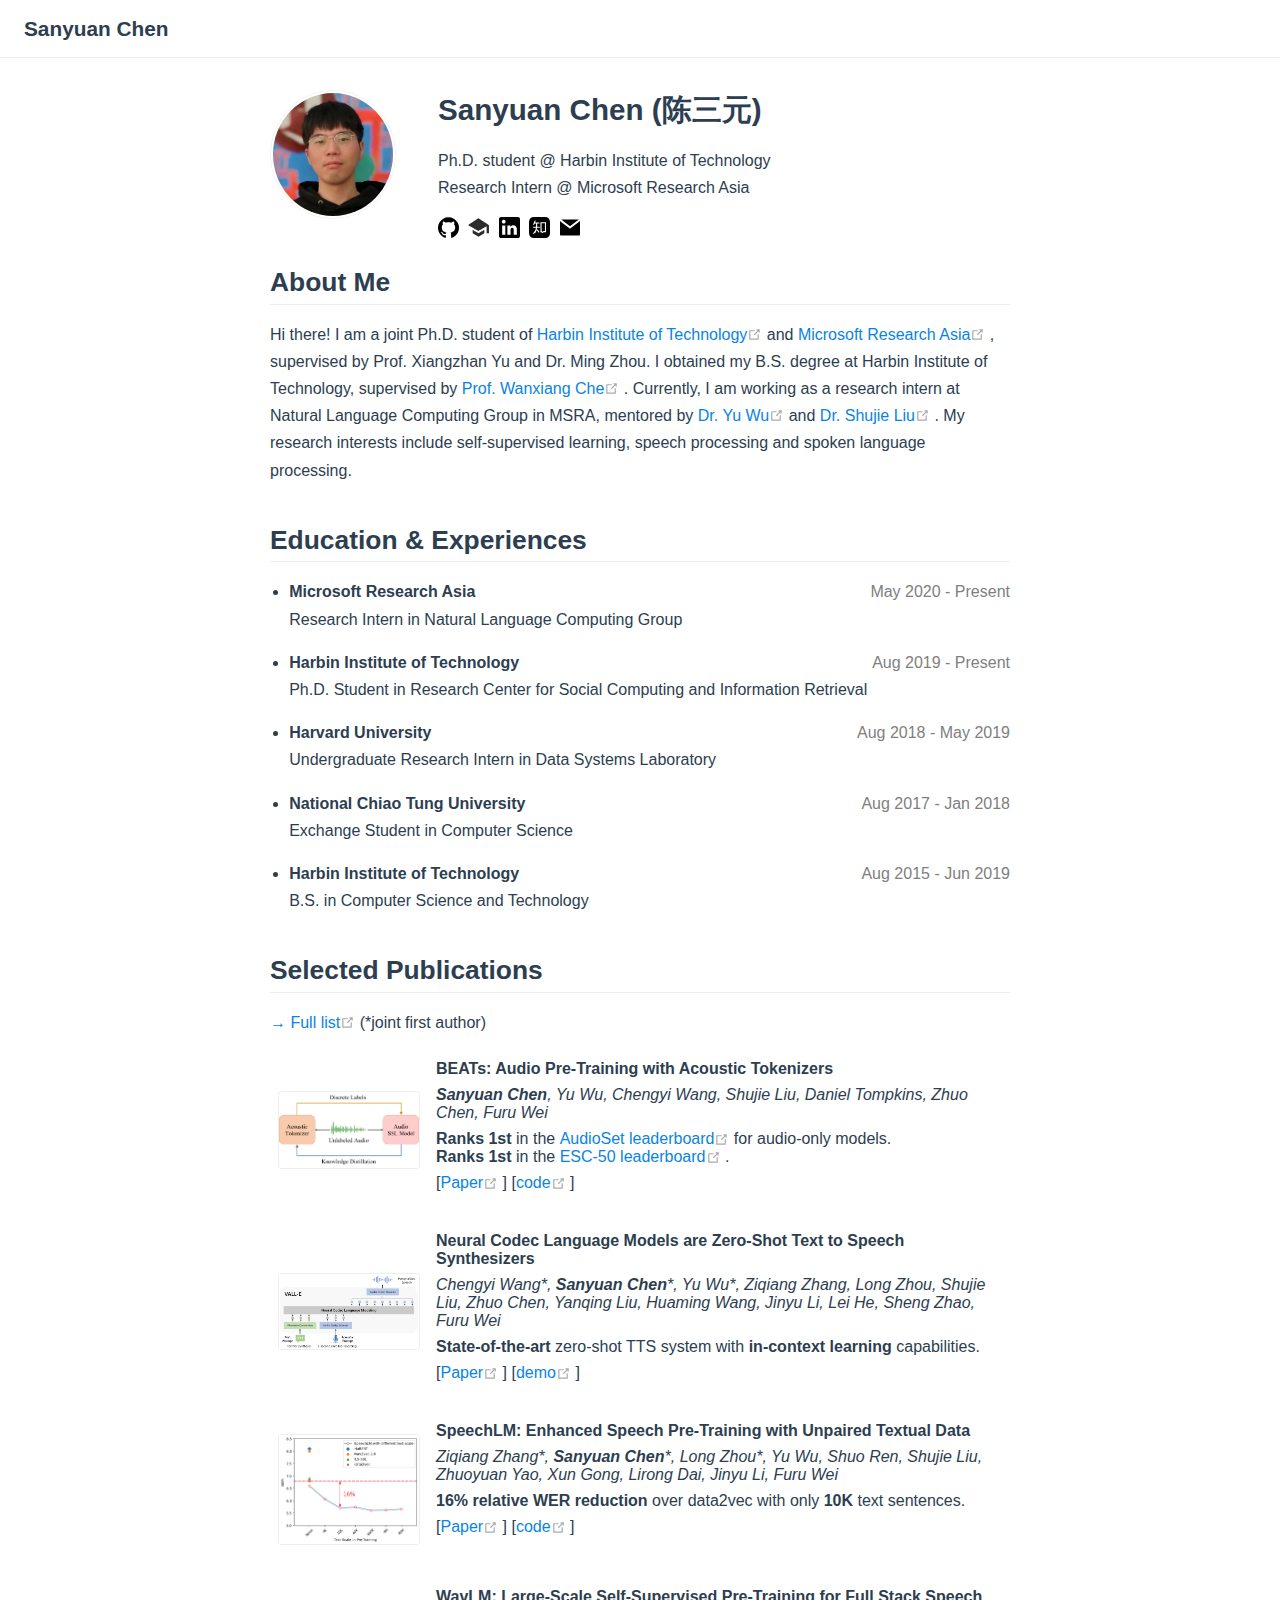
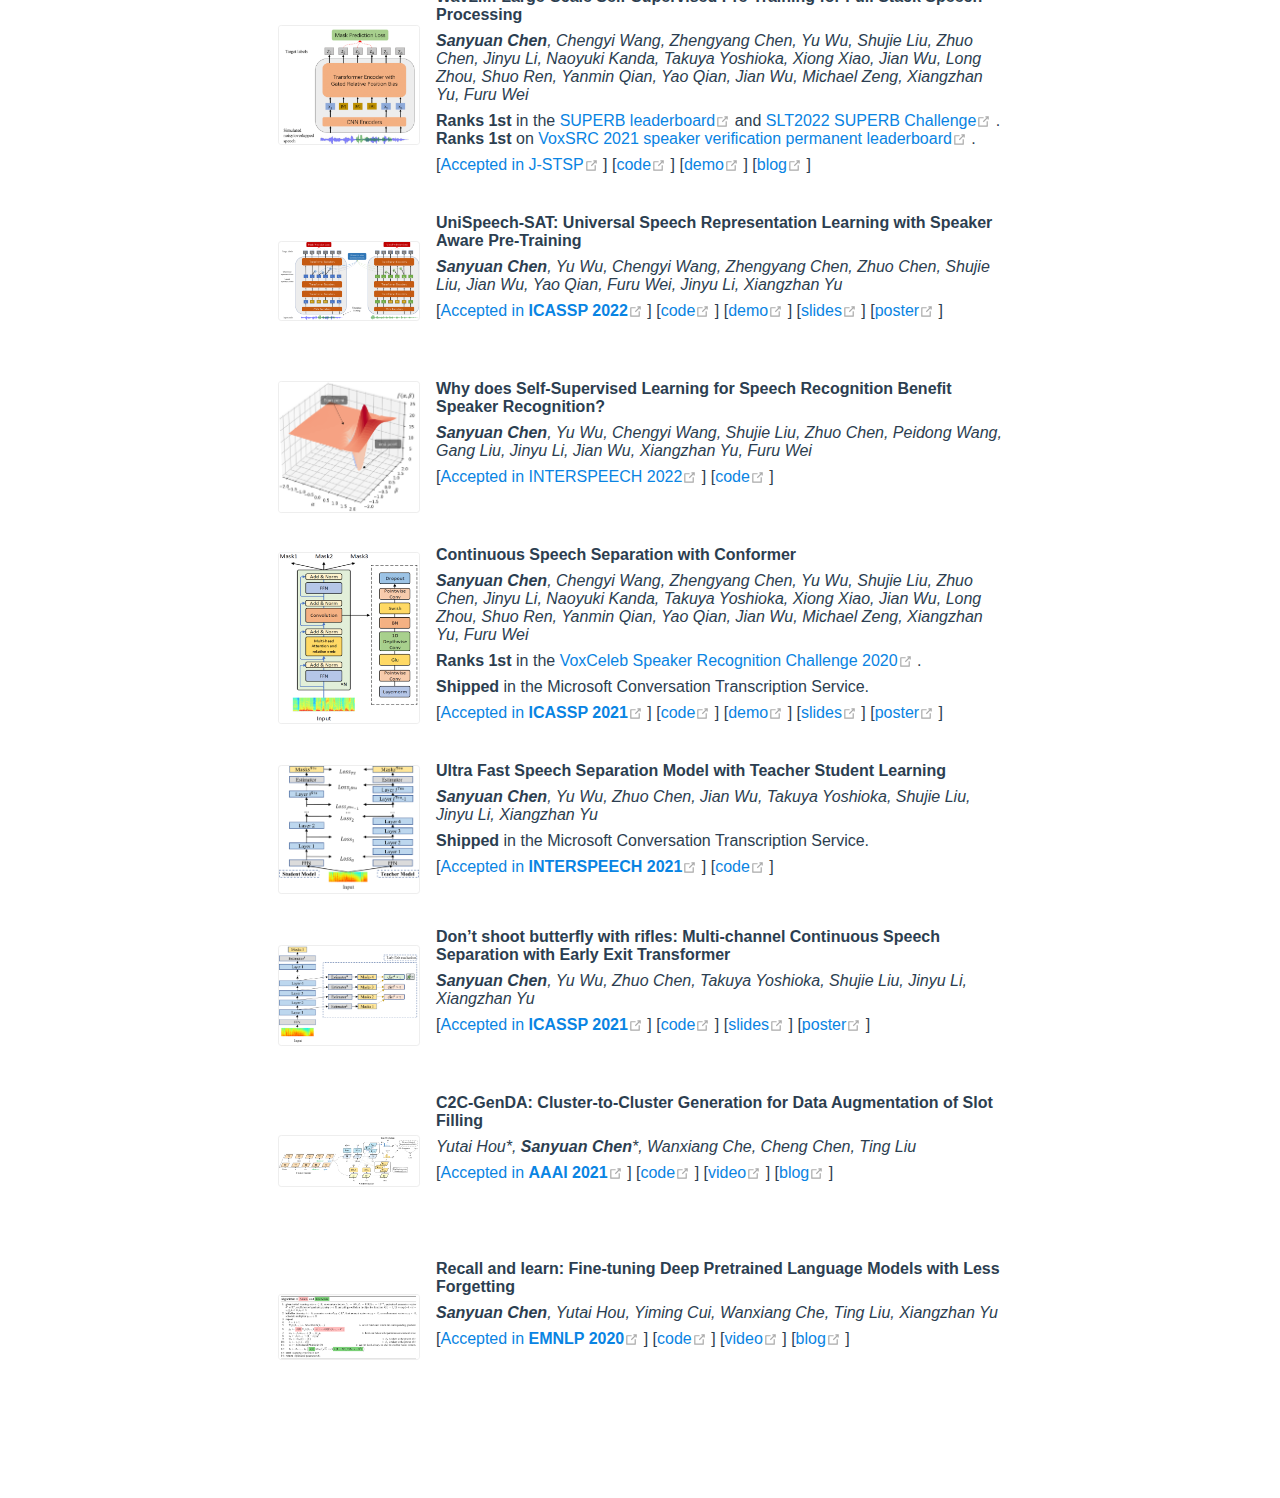
==== index.html @ 76a6ed02 "'update'" ====
<!DOCTYPE html>
<html lang="en-US">
  <head>
    <meta charset="utf-8">
    <meta name="viewport" content="width=device-width,initial-scale=1">
    <title>Sanyuan Chen</title>
    <meta name="generator" content="VuePress 1.9.7">
    <link rel="icon" href="/logo.jpg">
    <meta name="description" content="The homepage of Sanyuan Chen">
    
    <link rel="preload" href="/assets/css/0.styles.99e20ced.css" as="style"><link rel="preload" href="/assets/js/app.2ff8a14d.js" as="script"><link rel="preload" href="/assets/js/2.60bfb94d.js" as="script"><link rel="preload" href="/assets/js/10.3cdc1717.js" as="script"><link rel="preload" href="/assets/js/4.66bd54f4.js" as="script"><link rel="preload" href="/assets/js/5.c02240ac.js" as="script"><link rel="prefetch" href="/assets/js/3.a6ce3879.js"><link rel="prefetch" href="/assets/js/6.7e34c309.js"><link rel="prefetch" href="/assets/js/7.a4a6bb8c.js"><link rel="prefetch" href="/assets/js/8.caf4be2a.js"><link rel="prefetch" href="/assets/js/9.290fba8d.js">
    <link rel="stylesheet" href="/assets/css/0.styles.99e20ced.css">
  </head>
  <body>
    <div id="app" data-server-rendered="true"><div class="theme-container no-sidebar home-page"><header class="navbar"><div class="sidebar-button"><svg xmlns="http://www.w3.org/2000/svg" aria-hidden="true" role="img" viewBox="0 0 448 512" class="icon"><path fill="currentColor" d="M436 124H12c-6.627 0-12-5.373-12-12V80c0-6.627 5.373-12 12-12h424c6.627 0 12 5.373 12 12v32c0 6.627-5.373 12-12 12zm0 160H12c-6.627 0-12-5.373-12-12v-32c0-6.627 5.373-12 12-12h424c6.627 0 12 5.373 12 12v32c0 6.627-5.373 12-12 12zm0 160H12c-6.627 0-12-5.373-12-12v-32c0-6.627 5.373-12 12-12h424c6.627 0 12 5.373 12 12v32c0 6.627-5.373 12-12 12z"></path></svg></div> <a href="/" aria-current="page" class="home-link router-link-exact-active router-link-active"><!----> <span class="site-name">Sanyuan Chen</span></a> <div class="links"><!----> <!----></div></header> <div class="sidebar-mask"></div> <aside class="sidebar"><!---->  <!----> </aside> <main class="page"> <div class="theme-default-content content__default"><div class="profile"><div class="image"><img src="/profile1.jpg" alt></div> <div class="info"><div class="name">
      Sanyuan Chen (陈三元)
    </div> <div class="bio"><p>Ph.D. student @ Harbin Institute of Technology <br> Research Intern @ Microsoft Research Asia</p></div> <div class="socials"><div><a href="https://github.com/Sanyuan-Chen" target="_blank"><img src="/icons/github.svg" alt="GitHub" title="GitHub"></a></div><div><a href="https://scholar.google.com/citations?user=XrZRIy0AAAAJ" target="_blank"><img src="/icons/google_scholar-mono.svg" alt="Google Scholar" title="Google Scholar"></a></div><div><a href="https://www.linkedin.com/in/sanyuan-chen-08a495167/" target="_blank"><img src="/icons/linkedin-mono.svg" alt="linkedin" title="linkedin"></a></div><div><a href="https://www.zhihu.com/people/mypleasure" target="_blank"><img src="/icons/zhihu-mono.svg" alt="Zhihu" title="Zhihu"></a></div><div><a href="mailto:sychen@ir.hit.edu.cn" target="_blank"><img src="/icons/email-mono.svg" alt="Email" title="Email"></a></div></div> <div class="contact"><div title="Contact me" class="email"></div></div> <!----></div></div> <h2 id="about-me"><a href="#about-me" class="header-anchor">#</a> About Me</h2> <p>Hi there! I am a joint Ph.D. student of <a href="http://en.hit.edu.cn/" target="_blank" rel="noopener noreferrer">Harbin Institute of Technology<span><svg xmlns="http://www.w3.org/2000/svg" aria-hidden="true" focusable="false" x="0px" y="0px" viewBox="0 0 100 100" width="15" height="15" class="icon outbound"><path fill="currentColor" d="M18.8,85.1h56l0,0c2.2,0,4-1.8,4-4v-32h-8v28h-48v-48h28v-8h-32l0,0c-2.2,0-4,1.8-4,4v56C14.8,83.3,16.6,85.1,18.8,85.1z"></path> <polygon fill="currentColor" points="45.7,48.7 51.3,54.3 77.2,28.5 77.2,37.2 85.2,37.2 85.2,14.9 62.8,14.9 62.8,22.9 71.5,22.9"></polygon></svg> <span class="sr-only">(opens new window)</span></span></a>  and <a href="https://www.microsoft.com/en-us/research/lab/microsoft-research-asia/" target="_blank" rel="noopener noreferrer">Microsoft Research Asia<span><svg xmlns="http://www.w3.org/2000/svg" aria-hidden="true" focusable="false" x="0px" y="0px" viewBox="0 0 100 100" width="15" height="15" class="icon outbound"><path fill="currentColor" d="M18.8,85.1h56l0,0c2.2,0,4-1.8,4-4v-32h-8v28h-48v-48h28v-8h-32l0,0c-2.2,0-4,1.8-4,4v56C14.8,83.3,16.6,85.1,18.8,85.1z"></path> <polygon fill="currentColor" points="45.7,48.7 51.3,54.3 77.2,28.5 77.2,37.2 85.2,37.2 85.2,14.9 62.8,14.9 62.8,22.9 71.5,22.9"></polygon></svg> <span class="sr-only">(opens new window)</span></span></a>, supervised by Prof. Xiangzhan Yu and Dr. Ming Zhou.
I obtained my B.S. degree at Harbin Institute of Technology, supervised by <a href="http://ir.hit.edu.cn/~car/zh/" target="_blank" rel="noopener noreferrer">Prof. Wanxiang Che<span><svg xmlns="http://www.w3.org/2000/svg" aria-hidden="true" focusable="false" x="0px" y="0px" viewBox="0 0 100 100" width="15" height="15" class="icon outbound"><path fill="currentColor" d="M18.8,85.1h56l0,0c2.2,0,4-1.8,4-4v-32h-8v28h-48v-48h28v-8h-32l0,0c-2.2,0-4,1.8-4,4v56C14.8,83.3,16.6,85.1,18.8,85.1z"></path> <polygon fill="currentColor" points="45.7,48.7 51.3,54.3 77.2,28.5 77.2,37.2 85.2,37.2 85.2,14.9 62.8,14.9 62.8,22.9 71.5,22.9"></polygon></svg> <span class="sr-only">(opens new window)</span></span></a>.
Currently, I am working as a research intern at Natural Language Computing Group in MSRA, mentored by <a href="https://www.microsoft.com/en-us/research/people/yuwu1/" target="_blank" rel="noopener noreferrer">Dr. Yu Wu<span><svg xmlns="http://www.w3.org/2000/svg" aria-hidden="true" focusable="false" x="0px" y="0px" viewBox="0 0 100 100" width="15" height="15" class="icon outbound"><path fill="currentColor" d="M18.8,85.1h56l0,0c2.2,0,4-1.8,4-4v-32h-8v28h-48v-48h28v-8h-32l0,0c-2.2,0-4,1.8-4,4v56C14.8,83.3,16.6,85.1,18.8,85.1z"></path> <polygon fill="currentColor" points="45.7,48.7 51.3,54.3 77.2,28.5 77.2,37.2 85.2,37.2 85.2,14.9 62.8,14.9 62.8,22.9 71.5,22.9"></polygon></svg> <span class="sr-only">(opens new window)</span></span></a> and <a href="https://www.microsoft.com/en-us/research/people/shujliu/" target="_blank" rel="noopener noreferrer">Dr. Shujie Liu<span><svg xmlns="http://www.w3.org/2000/svg" aria-hidden="true" focusable="false" x="0px" y="0px" viewBox="0 0 100 100" width="15" height="15" class="icon outbound"><path fill="currentColor" d="M18.8,85.1h56l0,0c2.2,0,4-1.8,4-4v-32h-8v28h-48v-48h28v-8h-32l0,0c-2.2,0-4,1.8-4,4v56C14.8,83.3,16.6,85.1,18.8,85.1z"></path> <polygon fill="currentColor" points="45.7,48.7 51.3,54.3 77.2,28.5 77.2,37.2 85.2,37.2 85.2,14.9 62.8,14.9 62.8,22.9 71.5,22.9"></polygon></svg> <span class="sr-only">(opens new window)</span></span></a>.
My research interests include self-supervised learning, speech processing and spoken language processing.</p> <h2 id="education-experiences"><a href="#education-experiences" class="header-anchor">#</a> Education &amp; Experiences</h2> <ul><li><p><strong>Microsoft Research Asia</strong> <span style="color:gray;float:right;">May 2020 - Present</span> <br>
Research Intern in Natural Language Computing Group</p></li> <li><p><strong>Harbin Institute of Technology</strong> <span style="color:gray;float:right;">Aug 2019 - Present</span> <br>
Ph.D. Student in Research Center for Social Computing and Information Retrieval</p></li> <li><p><strong>Harvard University</strong> <span style="color:gray;float:right;">Aug 2018 - May 2019</span> <br>
Undergraduate Research Intern in Data Systems Laboratory</p></li> <li><p><strong>National Chiao Tung University</strong> <span style="color:gray;float:right;">Aug 2017 - Jan 2018</span> <br>
Exchange Student in Computer Science</p></li> <li><p><strong>Harbin Institute of Technology</strong> <span style="color:gray;float:right;">Aug 2015 - Jun 2019</span> <br>
B.S. in Computer Science and Technology</p></li></ul> <h2 id="selected-publications"><a href="#selected-publications" class="header-anchor">#</a> Selected Publications</h2> <p><a href="https://scholar.google.com/citations?user=XrZRIy0AAAAJ" target="_blank" rel="noopener noreferrer">→ Full list<span><svg xmlns="http://www.w3.org/2000/svg" aria-hidden="true" focusable="false" x="0px" y="0px" viewBox="0 0 100 100" width="15" height="15" class="icon outbound"><path fill="currentColor" d="M18.8,85.1h56l0,0c2.2,0,4-1.8,4-4v-32h-8v28h-48v-48h28v-8h-32l0,0c-2.2,0-4,1.8-4,4v56C14.8,83.3,16.6,85.1,18.8,85.1z"></path> <polygon fill="currentColor" points="45.7,48.7 51.3,54.3 77.2,28.5 77.2,37.2 85.2,37.2 85.2,14.9 62.8,14.9 62.8,22.9 71.5,22.9"></polygon></svg> <span class="sr-only">(opens new window)</span></span></a>  (*joint first author)</p> <div class="md-card"><div class="card-image"><img src="/projects/BEATs.png" alt></div> <div class="card-content"><p><strong>BEATs: Audio Pre-Training with Acoustic Tokenizers</strong></p> <p><em><strong>Sanyuan Chen</strong>, Yu Wu, Chengyi Wang, Shujie Liu, Daniel Tompkins, Zhuo Chen, Furu Wei</em></p> <p><strong>Ranks 1st</strong> in the <a href="https://paperswithcode.com/sota/audio-classification-on-audioset" target="_blank" rel="noopener noreferrer">AudioSet leaderboard<span><svg xmlns="http://www.w3.org/2000/svg" aria-hidden="true" focusable="false" x="0px" y="0px" viewBox="0 0 100 100" width="15" height="15" class="icon outbound"><path fill="currentColor" d="M18.8,85.1h56l0,0c2.2,0,4-1.8,4-4v-32h-8v28h-48v-48h28v-8h-32l0,0c-2.2,0-4,1.8-4,4v56C14.8,83.3,16.6,85.1,18.8,85.1z"></path> <polygon fill="currentColor" points="45.7,48.7 51.3,54.3 77.2,28.5 77.2,37.2 85.2,37.2 85.2,14.9 62.8,14.9 62.8,22.9 71.5,22.9"></polygon></svg> <span class="sr-only">(opens new window)</span></span></a> for audio-only models.<br> <strong>Ranks 1st</strong> in the <a href="https://paperswithcode.com/sota/audio-classification-on-esc-50" target="_blank" rel="noopener noreferrer">ESC-50 leaderboard<span><svg xmlns="http://www.w3.org/2000/svg" aria-hidden="true" focusable="false" x="0px" y="0px" viewBox="0 0 100 100" width="15" height="15" class="icon outbound"><path fill="currentColor" d="M18.8,85.1h56l0,0c2.2,0,4-1.8,4-4v-32h-8v28h-48v-48h28v-8h-32l0,0c-2.2,0-4,1.8-4,4v56C14.8,83.3,16.6,85.1,18.8,85.1z"></path> <polygon fill="currentColor" points="45.7,48.7 51.3,54.3 77.2,28.5 77.2,37.2 85.2,37.2 85.2,14.9 62.8,14.9 62.8,22.9 71.5,22.9"></polygon></svg> <span class="sr-only">(opens new window)</span></span></a>.</p> <p>[<a href="https://arxiv.org/abs/2212.09058" target="_blank" rel="noopener noreferrer">Paper<span><svg xmlns="http://www.w3.org/2000/svg" aria-hidden="true" focusable="false" x="0px" y="0px" viewBox="0 0 100 100" width="15" height="15" class="icon outbound"><path fill="currentColor" d="M18.8,85.1h56l0,0c2.2,0,4-1.8,4-4v-32h-8v28h-48v-48h28v-8h-32l0,0c-2.2,0-4,1.8-4,4v56C14.8,83.3,16.6,85.1,18.8,85.1z"></path> <polygon fill="currentColor" points="45.7,48.7 51.3,54.3 77.2,28.5 77.2,37.2 85.2,37.2 85.2,14.9 62.8,14.9 62.8,22.9 71.5,22.9"></polygon></svg> <span class="sr-only">(opens new window)</span></span></a>] [<a href="https://aka.ms/beats" target="_blank" rel="noopener noreferrer">code<span><svg xmlns="http://www.w3.org/2000/svg" aria-hidden="true" focusable="false" x="0px" y="0px" viewBox="0 0 100 100" width="15" height="15" class="icon outbound"><path fill="currentColor" d="M18.8,85.1h56l0,0c2.2,0,4-1.8,4-4v-32h-8v28h-48v-48h28v-8h-32l0,0c-2.2,0-4,1.8-4,4v56C14.8,83.3,16.6,85.1,18.8,85.1z"></path> <polygon fill="currentColor" points="45.7,48.7 51.3,54.3 77.2,28.5 77.2,37.2 85.2,37.2 85.2,14.9 62.8,14.9 62.8,22.9 71.5,22.9"></polygon></svg> <span class="sr-only">(opens new window)</span></span></a>]</p></div></div> <div class="md-card"><div class="card-image"><img src="/projects/VALLE.jpg" alt></div> <div class="card-content"><p><strong>Neural Codec Language Models are Zero-Shot Text to Speech Synthesizers</strong></p> <p><em>Chengyi Wang*, <strong>Sanyuan Chen</strong>*, Yu Wu*, Ziqiang Zhang, Long Zhou, Shujie Liu, Zhuo Chen, Yanqing Liu, Huaming Wang, Jinyu Li, Lei He, Sheng Zhao, Furu Wei</em></p> <p><strong>State-of-the-art</strong> zero-shot TTS system with <strong>in-context learning</strong> capabilities.</p> <p>[<a href="https://arxiv.org/abs/2301.02111" target="_blank" rel="noopener noreferrer">Paper<span><svg xmlns="http://www.w3.org/2000/svg" aria-hidden="true" focusable="false" x="0px" y="0px" viewBox="0 0 100 100" width="15" height="15" class="icon outbound"><path fill="currentColor" d="M18.8,85.1h56l0,0c2.2,0,4-1.8,4-4v-32h-8v28h-48v-48h28v-8h-32l0,0c-2.2,0-4,1.8-4,4v56C14.8,83.3,16.6,85.1,18.8,85.1z"></path> <polygon fill="currentColor" points="45.7,48.7 51.3,54.3 77.2,28.5 77.2,37.2 85.2,37.2 85.2,14.9 62.8,14.9 62.8,22.9 71.5,22.9"></polygon></svg> <span class="sr-only">(opens new window)</span></span></a>] [<a href="https://aka.ms/valle" target="_blank" rel="noopener noreferrer">demo<span><svg xmlns="http://www.w3.org/2000/svg" aria-hidden="true" focusable="false" x="0px" y="0px" viewBox="0 0 100 100" width="15" height="15" class="icon outbound"><path fill="currentColor" d="M18.8,85.1h56l0,0c2.2,0,4-1.8,4-4v-32h-8v28h-48v-48h28v-8h-32l0,0c-2.2,0-4,1.8-4,4v56C14.8,83.3,16.6,85.1,18.8,85.1z"></path> <polygon fill="currentColor" points="45.7,48.7 51.3,54.3 77.2,28.5 77.2,37.2 85.2,37.2 85.2,14.9 62.8,14.9 62.8,22.9 71.5,22.9"></polygon></svg> <span class="sr-only">(opens new window)</span></span></a>]</p></div></div> <div class="md-card"><div class="card-image"><img src="/projects/SpeechLM.png" alt></div> <div class="card-content"><p><strong>SpeechLM: Enhanced Speech Pre-Training with Unpaired Textual Data</strong></p> <p><em>Ziqiang Zhang*, <strong>Sanyuan Chen</strong>*, Long Zhou*, Yu Wu, Shuo Ren, Shujie Liu, Zhuoyuan Yao, Xun Gong, Lirong Dai, Jinyu Li, Furu Wei</em></p> <p><strong>16% relative WER reduction</strong> over data2vec with only <strong>10K</strong> text sentences.</p> <p>[<a href="https://arxiv.org/abs/2209.15329" target="_blank" rel="noopener noreferrer">Paper<span><svg xmlns="http://www.w3.org/2000/svg" aria-hidden="true" focusable="false" x="0px" y="0px" viewBox="0 0 100 100" width="15" height="15" class="icon outbound"><path fill="currentColor" d="M18.8,85.1h56l0,0c2.2,0,4-1.8,4-4v-32h-8v28h-48v-48h28v-8h-32l0,0c-2.2,0-4,1.8-4,4v56C14.8,83.3,16.6,85.1,18.8,85.1z"></path> <polygon fill="currentColor" points="45.7,48.7 51.3,54.3 77.2,28.5 77.2,37.2 85.2,37.2 85.2,14.9 62.8,14.9 62.8,22.9 71.5,22.9"></polygon></svg> <span class="sr-only">(opens new window)</span></span></a>] [<a href="https://aka.ms/speechlm" target="_blank" rel="noopener noreferrer">code<span><svg xmlns="http://www.w3.org/2000/svg" aria-hidden="true" focusable="false" x="0px" y="0px" viewBox="0 0 100 100" width="15" height="15" class="icon outbound"><path fill="currentColor" d="M18.8,85.1h56l0,0c2.2,0,4-1.8,4-4v-32h-8v28h-48v-48h28v-8h-32l0,0c-2.2,0-4,1.8-4,4v56C14.8,83.3,16.6,85.1,18.8,85.1z"></path> <polygon fill="currentColor" points="45.7,48.7 51.3,54.3 77.2,28.5 77.2,37.2 85.2,37.2 85.2,14.9 62.8,14.9 62.8,22.9 71.5,22.9"></polygon></svg> <span class="sr-only">(opens new window)</span></span></a>]</p></div></div> <div class="md-card"><div class="card-image"><img src="/projects/WavLM.png" alt></div> <div class="card-content"><p><strong>WavLM: Large-Scale Self-Supervised Pre-Training for Full Stack Speech Processing</strong></p> <p><em><strong>Sanyuan Chen</strong>, Chengyi Wang, Zhengyang Chen, Yu Wu, Shujie Liu, Zhuo Chen, Jinyu Li, Naoyuki Kanda, Takuya Yoshioka, Xiong Xiao, Jian Wu, Long Zhou, Shuo Ren, Yanmin Qian, Yao Qian, Jian Wu, Michael Zeng, Xiangzhan Yu, Furu Wei</em></p> <p><strong>Ranks 1st</strong> in the <a href="https://superbbenchmark.org/leaderboard" target="_blank" rel="noopener noreferrer">SUPERB leaderboard<span><svg xmlns="http://www.w3.org/2000/svg" aria-hidden="true" focusable="false" x="0px" y="0px" viewBox="0 0 100 100" width="15" height="15" class="icon outbound"><path fill="currentColor" d="M18.8,85.1h56l0,0c2.2,0,4-1.8,4-4v-32h-8v28h-48v-48h28v-8h-32l0,0c-2.2,0-4,1.8-4,4v56C14.8,83.3,16.6,85.1,18.8,85.1z"></path> <polygon fill="currentColor" points="45.7,48.7 51.3,54.3 77.2,28.5 77.2,37.2 85.2,37.2 85.2,14.9 62.8,14.9 62.8,22.9 71.5,22.9"></polygon></svg> <span class="sr-only">(opens new window)</span></span></a> and <a href="https://superbbenchmark.org/" target="_blank" rel="noopener noreferrer">SLT2022 SUPERB Challenge<span><svg xmlns="http://www.w3.org/2000/svg" aria-hidden="true" focusable="false" x="0px" y="0px" viewBox="0 0 100 100" width="15" height="15" class="icon outbound"><path fill="currentColor" d="M18.8,85.1h56l0,0c2.2,0,4-1.8,4-4v-32h-8v28h-48v-48h28v-8h-32l0,0c-2.2,0-4,1.8-4,4v56C14.8,83.3,16.6,85.1,18.8,85.1z"></path> <polygon fill="currentColor" points="45.7,48.7 51.3,54.3 77.2,28.5 77.2,37.2 85.2,37.2 85.2,14.9 62.8,14.9 62.8,22.9 71.5,22.9"></polygon></svg> <span class="sr-only">(opens new window)</span></span></a>.<br> <strong>Ranks 1st</strong> on <a href="https://competitions.codalab.org/competitions/34066#results" target="_blank" rel="noopener noreferrer">VoxSRC 2021 speaker verification permanent leaderboard<span><svg xmlns="http://www.w3.org/2000/svg" aria-hidden="true" focusable="false" x="0px" y="0px" viewBox="0 0 100 100" width="15" height="15" class="icon outbound"><path fill="currentColor" d="M18.8,85.1h56l0,0c2.2,0,4-1.8,4-4v-32h-8v28h-48v-48h28v-8h-32l0,0c-2.2,0-4,1.8-4,4v56C14.8,83.3,16.6,85.1,18.8,85.1z"></path> <polygon fill="currentColor" points="45.7,48.7 51.3,54.3 77.2,28.5 77.2,37.2 85.2,37.2 85.2,14.9 62.8,14.9 62.8,22.9 71.5,22.9"></polygon></svg> <span class="sr-only">(opens new window)</span></span></a>.</p> <p>[<a href="https://ieeexplore.ieee.org/document/9814838" target="_blank" rel="noopener noreferrer">Accepted in J-STSP<span><svg xmlns="http://www.w3.org/2000/svg" aria-hidden="true" focusable="false" x="0px" y="0px" viewBox="0 0 100 100" width="15" height="15" class="icon outbound"><path fill="currentColor" d="M18.8,85.1h56l0,0c2.2,0,4-1.8,4-4v-32h-8v28h-48v-48h28v-8h-32l0,0c-2.2,0-4,1.8-4,4v56C14.8,83.3,16.6,85.1,18.8,85.1z"></path> <polygon fill="currentColor" points="45.7,48.7 51.3,54.3 77.2,28.5 77.2,37.2 85.2,37.2 85.2,14.9 62.8,14.9 62.8,22.9 71.5,22.9"></polygon></svg> <span class="sr-only">(opens new window)</span></span></a>] [<a href="https://aka.ms/wavlm" target="_blank" rel="noopener noreferrer">code<span><svg xmlns="http://www.w3.org/2000/svg" aria-hidden="true" focusable="false" x="0px" y="0px" viewBox="0 0 100 100" width="15" height="15" class="icon outbound"><path fill="currentColor" d="M18.8,85.1h56l0,0c2.2,0,4-1.8,4-4v-32h-8v28h-48v-48h28v-8h-32l0,0c-2.2,0-4,1.8-4,4v56C14.8,83.3,16.6,85.1,18.8,85.1z"></path> <polygon fill="currentColor" points="45.7,48.7 51.3,54.3 77.2,28.5 77.2,37.2 85.2,37.2 85.2,14.9 62.8,14.9 62.8,22.9 71.5,22.9"></polygon></svg> <span class="sr-only">(opens new window)</span></span></a>] [<a href="https://huggingface.co/spaces/microsoft/wavlm-speaker-verification" target="_blank" rel="noopener noreferrer">demo<span><svg xmlns="http://www.w3.org/2000/svg" aria-hidden="true" focusable="false" x="0px" y="0px" viewBox="0 0 100 100" width="15" height="15" class="icon outbound"><path fill="currentColor" d="M18.8,85.1h56l0,0c2.2,0,4-1.8,4-4v-32h-8v28h-48v-48h28v-8h-32l0,0c-2.2,0-4,1.8-4,4v56C14.8,83.3,16.6,85.1,18.8,85.1z"></path> <polygon fill="currentColor" points="45.7,48.7 51.3,54.3 77.2,28.5 77.2,37.2 85.2,37.2 85.2,14.9 62.8,14.9 62.8,22.9 71.5,22.9"></polygon></svg> <span class="sr-only">(opens new window)</span></span></a>] [<a href="https://www.msra.cn/zh-cn/news/features/wavlm" target="_blank" rel="noopener noreferrer">blog<span><svg xmlns="http://www.w3.org/2000/svg" aria-hidden="true" focusable="false" x="0px" y="0px" viewBox="0 0 100 100" width="15" height="15" class="icon outbound"><path fill="currentColor" d="M18.8,85.1h56l0,0c2.2,0,4-1.8,4-4v-32h-8v28h-48v-48h28v-8h-32l0,0c-2.2,0-4,1.8-4,4v56C14.8,83.3,16.6,85.1,18.8,85.1z"></path> <polygon fill="currentColor" points="45.7,48.7 51.3,54.3 77.2,28.5 77.2,37.2 85.2,37.2 85.2,14.9 62.8,14.9 62.8,22.9 71.5,22.9"></polygon></svg> <span class="sr-only">(opens new window)</span></span></a>]</p></div></div> <div class="md-card"><div class="card-image"><img src="/projects/UniSpeech-SAT.png" alt></div> <div class="card-content"><p><strong>UniSpeech-SAT: Universal Speech Representation Learning with Speaker Aware Pre-Training</strong></p> <p><em><strong>Sanyuan Chen</strong>, Yu Wu, Chengyi Wang, Zhengyang Chen, Zhuo Chen, Shujie Liu, Jian Wu, Yao Qian, Furu Wei, Jinyu Li, Xiangzhan Yu</em></p> <p>[<a href="https://ieeexplore.ieee.org/abstract/document/9747077" target="_blank" rel="noopener noreferrer">Accepted in <strong>ICASSP 2022</strong><span><svg xmlns="http://www.w3.org/2000/svg" aria-hidden="true" focusable="false" x="0px" y="0px" viewBox="0 0 100 100" width="15" height="15" class="icon outbound"><path fill="currentColor" d="M18.8,85.1h56l0,0c2.2,0,4-1.8,4-4v-32h-8v28h-48v-48h28v-8h-32l0,0c-2.2,0-4,1.8-4,4v56C14.8,83.3,16.6,85.1,18.8,85.1z"></path> <polygon fill="currentColor" points="45.7,48.7 51.3,54.3 77.2,28.5 77.2,37.2 85.2,37.2 85.2,14.9 62.8,14.9 62.8,22.9 71.5,22.9"></polygon></svg> <span class="sr-only">(opens new window)</span></span></a>] [<a href="https://github.com/microsoft/UniSpeech" target="_blank" rel="noopener noreferrer">code<span><svg xmlns="http://www.w3.org/2000/svg" aria-hidden="true" focusable="false" x="0px" y="0px" viewBox="0 0 100 100" width="15" height="15" class="icon outbound"><path fill="currentColor" d="M18.8,85.1h56l0,0c2.2,0,4-1.8,4-4v-32h-8v28h-48v-48h28v-8h-32l0,0c-2.2,0-4,1.8-4,4v56C14.8,83.3,16.6,85.1,18.8,85.1z"></path> <polygon fill="currentColor" points="45.7,48.7 51.3,54.3 77.2,28.5 77.2,37.2 85.2,37.2 85.2,14.9 62.8,14.9 62.8,22.9 71.5,22.9"></polygon></svg> <span class="sr-only">(opens new window)</span></span></a>] [<a href="https://huggingface.co/spaces/microsoft/unispeech-speaker-verification" target="_blank" rel="noopener noreferrer">demo<span><svg xmlns="http://www.w3.org/2000/svg" aria-hidden="true" focusable="false" x="0px" y="0px" viewBox="0 0 100 100" width="15" height="15" class="icon outbound"><path fill="currentColor" d="M18.8,85.1h56l0,0c2.2,0,4-1.8,4-4v-32h-8v28h-48v-48h28v-8h-32l0,0c-2.2,0-4,1.8-4,4v56C14.8,83.3,16.6,85.1,18.8,85.1z"></path> <polygon fill="currentColor" points="45.7,48.7 51.3,54.3 77.2,28.5 77.2,37.2 85.2,37.2 85.2,14.9 62.8,14.9 62.8,22.9 71.5,22.9"></polygon></svg> <span class="sr-only">(opens new window)</span></span></a>] [<a href="https://sigport.org/documents/unispeech-sat-universal-speech-representation-learning-speaker-aware-pre-training-0" target="_blank" rel="noopener noreferrer">slides<span><svg xmlns="http://www.w3.org/2000/svg" aria-hidden="true" focusable="false" x="0px" y="0px" viewBox="0 0 100 100" width="15" height="15" class="icon outbound"><path fill="currentColor" d="M18.8,85.1h56l0,0c2.2,0,4-1.8,4-4v-32h-8v28h-48v-48h28v-8h-32l0,0c-2.2,0-4,1.8-4,4v56C14.8,83.3,16.6,85.1,18.8,85.1z"></path> <polygon fill="currentColor" points="45.7,48.7 51.3,54.3 77.2,28.5 77.2,37.2 85.2,37.2 85.2,14.9 62.8,14.9 62.8,22.9 71.5,22.9"></polygon></svg> <span class="sr-only">(opens new window)</span></span></a>] [<a href="https://sigport.org/documents/unispeech-sat-universal-speech-representation-learning-speaker-aware-pre-training" target="_blank" rel="noopener noreferrer">poster<span><svg xmlns="http://www.w3.org/2000/svg" aria-hidden="true" focusable="false" x="0px" y="0px" viewBox="0 0 100 100" width="15" height="15" class="icon outbound"><path fill="currentColor" d="M18.8,85.1h56l0,0c2.2,0,4-1.8,4-4v-32h-8v28h-48v-48h28v-8h-32l0,0c-2.2,0-4,1.8-4,4v56C14.8,83.3,16.6,85.1,18.8,85.1z"></path> <polygon fill="currentColor" points="45.7,48.7 51.3,54.3 77.2,28.5 77.2,37.2 85.2,37.2 85.2,14.9 62.8,14.9 62.8,22.9 71.5,22.9"></polygon></svg> <span class="sr-only">(opens new window)</span></span></a>]</p></div></div> <div class="md-card"><div class="card-image"><img src="/projects/Why_SSL2ASR_benifit_SID.png" alt></div> <div class="card-content"><p><strong>Why does Self-Supervised Learning for Speech Recognition Benefit Speaker Recognition?</strong></p> <p><em><strong>Sanyuan Chen</strong>, Yu Wu, Chengyi Wang, Shujie Liu, Zhuo Chen, Peidong Wang, Gang Liu, Jinyu Li, Jian Wu, Xiangzhan Yu, Furu Wei</em></p> <p>[<a href="https://arxiv.org/pdf/2204.12765" target="_blank" rel="noopener noreferrer">Accepted in INTERSPEECH 2022<span><svg xmlns="http://www.w3.org/2000/svg" aria-hidden="true" focusable="false" x="0px" y="0px" viewBox="0 0 100 100" width="15" height="15" class="icon outbound"><path fill="currentColor" d="M18.8,85.1h56l0,0c2.2,0,4-1.8,4-4v-32h-8v28h-48v-48h28v-8h-32l0,0c-2.2,0-4,1.8-4,4v56C14.8,83.3,16.6,85.1,18.8,85.1z"></path> <polygon fill="currentColor" points="45.7,48.7 51.3,54.3 77.2,28.5 77.2,37.2 85.2,37.2 85.2,14.9 62.8,14.9 62.8,22.9 71.5,22.9"></polygon></svg> <span class="sr-only">(opens new window)</span></span></a>] [<a href="https://github.com/microsoft/UniSpeech" target="_blank" rel="noopener noreferrer">code<span><svg xmlns="http://www.w3.org/2000/svg" aria-hidden="true" focusable="false" x="0px" y="0px" viewBox="0 0 100 100" width="15" height="15" class="icon outbound"><path fill="currentColor" d="M18.8,85.1h56l0,0c2.2,0,4-1.8,4-4v-32h-8v28h-48v-48h28v-8h-32l0,0c-2.2,0-4,1.8-4,4v56C14.8,83.3,16.6,85.1,18.8,85.1z"></path> <polygon fill="currentColor" points="45.7,48.7 51.3,54.3 77.2,28.5 77.2,37.2 85.2,37.2 85.2,14.9 62.8,14.9 62.8,22.9 71.5,22.9"></polygon></svg> <span class="sr-only">(opens new window)</span></span></a>]</p></div></div> <div class="md-card"><div class="card-image"><img src="/projects/Conformer.png" alt></div> <div class="card-content"><p><strong>Continuous Speech Separation with Conformer</strong></p> <p><em><strong>Sanyuan Chen</strong>, Chengyi Wang, Zhengyang Chen, Yu Wu, Shujie Liu, Zhuo Chen, Jinyu Li, Naoyuki Kanda, Takuya Yoshioka, Xiong Xiao, Jian Wu, Long Zhou, Shuo Ren, Yanmin Qian, Yao Qian, Jian Wu, Michael Zeng, Xiangzhan Yu, Furu Wei</em></p> <p><strong>Ranks 1st</strong> in the <a href="https://competitions.codalab.org/competitions/26357#results" target="_blank" rel="noopener noreferrer">VoxCeleb Speaker Recognition Challenge 2020<span><svg xmlns="http://www.w3.org/2000/svg" aria-hidden="true" focusable="false" x="0px" y="0px" viewBox="0 0 100 100" width="15" height="15" class="icon outbound"><path fill="currentColor" d="M18.8,85.1h56l0,0c2.2,0,4-1.8,4-4v-32h-8v28h-48v-48h28v-8h-32l0,0c-2.2,0-4,1.8-4,4v56C14.8,83.3,16.6,85.1,18.8,85.1z"></path> <polygon fill="currentColor" points="45.7,48.7 51.3,54.3 77.2,28.5 77.2,37.2 85.2,37.2 85.2,14.9 62.8,14.9 62.8,22.9 71.5,22.9"></polygon></svg> <span class="sr-only">(opens new window)</span></span></a>.</p> <p><strong>Shipped</strong> in the Microsoft Conversation Transcription Service.</p> <p>[<a href="https://ieeexplore.ieee.org/document/9413423" target="_blank" rel="noopener noreferrer">Accepted in <strong>ICASSP 2021</strong><span><svg xmlns="http://www.w3.org/2000/svg" aria-hidden="true" focusable="false" x="0px" y="0px" viewBox="0 0 100 100" width="15" height="15" class="icon outbound"><path fill="currentColor" d="M18.8,85.1h56l0,0c2.2,0,4-1.8,4-4v-32h-8v28h-48v-48h28v-8h-32l0,0c-2.2,0-4,1.8-4,4v56C14.8,83.3,16.6,85.1,18.8,85.1z"></path> <polygon fill="currentColor" points="45.7,48.7 51.3,54.3 77.2,28.5 77.2,37.2 85.2,37.2 85.2,14.9 62.8,14.9 62.8,22.9 71.5,22.9"></polygon></svg> <span class="sr-only">(opens new window)</span></span></a>] [<a href="https://github.com/Sanyuan-Chen/CSS_with_Conformer" target="_blank" rel="noopener noreferrer">code<span><svg xmlns="http://www.w3.org/2000/svg" aria-hidden="true" focusable="false" x="0px" y="0px" viewBox="0 0 100 100" width="15" height="15" class="icon outbound"><path fill="currentColor" d="M18.8,85.1h56l0,0c2.2,0,4-1.8,4-4v-32h-8v28h-48v-48h28v-8h-32l0,0c-2.2,0-4,1.8-4,4v56C14.8,83.3,16.6,85.1,18.8,85.1z"></path> <polygon fill="currentColor" points="45.7,48.7 51.3,54.3 77.2,28.5 77.2,37.2 85.2,37.2 85.2,14.9 62.8,14.9 62.8,22.9 71.5,22.9"></polygon></svg> <span class="sr-only">(opens new window)</span></span></a>] [<a href="https://www.youtube.com/watch?v=WRfPBnWc2qQ&amp;t=3s" target="_blank" rel="noopener noreferrer">demo<span><svg xmlns="http://www.w3.org/2000/svg" aria-hidden="true" focusable="false" x="0px" y="0px" viewBox="0 0 100 100" width="15" height="15" class="icon outbound"><path fill="currentColor" d="M18.8,85.1h56l0,0c2.2,0,4-1.8,4-4v-32h-8v28h-48v-48h28v-8h-32l0,0c-2.2,0-4,1.8-4,4v56C14.8,83.3,16.6,85.1,18.8,85.1z"></path> <polygon fill="currentColor" points="45.7,48.7 51.3,54.3 77.2,28.5 77.2,37.2 85.2,37.2 85.2,14.9 62.8,14.9 62.8,22.9 71.5,22.9"></polygon></svg> <span class="sr-only">(opens new window)</span></span></a>] [<a href="https://sigport.org/documents/continuous-speech-separation-conformer-0" target="_blank" rel="noopener noreferrer">slides<span><svg xmlns="http://www.w3.org/2000/svg" aria-hidden="true" focusable="false" x="0px" y="0px" viewBox="0 0 100 100" width="15" height="15" class="icon outbound"><path fill="currentColor" d="M18.8,85.1h56l0,0c2.2,0,4-1.8,4-4v-32h-8v28h-48v-48h28v-8h-32l0,0c-2.2,0-4,1.8-4,4v56C14.8,83.3,16.6,85.1,18.8,85.1z"></path> <polygon fill="currentColor" points="45.7,48.7 51.3,54.3 77.2,28.5 77.2,37.2 85.2,37.2 85.2,14.9 62.8,14.9 62.8,22.9 71.5,22.9"></polygon></svg> <span class="sr-only">(opens new window)</span></span></a>] [<a href="https://sigport.org/documents/continuous-speech-separation-conformer" target="_blank" rel="noopener noreferrer">poster<span><svg xmlns="http://www.w3.org/2000/svg" aria-hidden="true" focusable="false" x="0px" y="0px" viewBox="0 0 100 100" width="15" height="15" class="icon outbound"><path fill="currentColor" d="M18.8,85.1h56l0,0c2.2,0,4-1.8,4-4v-32h-8v28h-48v-48h28v-8h-32l0,0c-2.2,0-4,1.8-4,4v56C14.8,83.3,16.6,85.1,18.8,85.1z"></path> <polygon fill="currentColor" points="45.7,48.7 51.3,54.3 77.2,28.5 77.2,37.2 85.2,37.2 85.2,14.9 62.8,14.9 62.8,22.9 71.5,22.9"></polygon></svg> <span class="sr-only">(opens new window)</span></span></a>]</p></div></div> <div class="md-card"><div class="card-image"><img src="/projects/FastSS_with_TS.png" alt></div> <div class="card-content"><p><strong>Ultra Fast Speech Separation Model with Teacher Student Learning</strong></p> <p><em><strong>Sanyuan Chen</strong>, Yu Wu, Zhuo Chen, Jian Wu, Takuya Yoshioka, Shujie Liu, Jinyu Li, Xiangzhan Yu</em></p> <p><strong>Shipped</strong> in the Microsoft Conversation Transcription Service.</p> <p>[<a href="https://www.isca-speech.org/archive/pdfs/interspeech_2021/chen21l_interspeech.pdf" target="_blank" rel="noopener noreferrer">Accepted in <strong>INTERSPEECH 2021</strong><span><svg xmlns="http://www.w3.org/2000/svg" aria-hidden="true" focusable="false" x="0px" y="0px" viewBox="0 0 100 100" width="15" height="15" class="icon outbound"><path fill="currentColor" d="M18.8,85.1h56l0,0c2.2,0,4-1.8,4-4v-32h-8v28h-48v-48h28v-8h-32l0,0c-2.2,0-4,1.8-4,4v56C14.8,83.3,16.6,85.1,18.8,85.1z"></path> <polygon fill="currentColor" points="45.7,48.7 51.3,54.3 77.2,28.5 77.2,37.2 85.2,37.2 85.2,14.9 62.8,14.9 62.8,22.9 71.5,22.9"></polygon></svg> <span class="sr-only">(opens new window)</span></span></a>] [<a href="https://github.com/Sanyuan-Chen/CSS_with_TSTransformer" target="_blank" rel="noopener noreferrer">code<span><svg xmlns="http://www.w3.org/2000/svg" aria-hidden="true" focusable="false" x="0px" y="0px" viewBox="0 0 100 100" width="15" height="15" class="icon outbound"><path fill="currentColor" d="M18.8,85.1h56l0,0c2.2,0,4-1.8,4-4v-32h-8v28h-48v-48h28v-8h-32l0,0c-2.2,0-4,1.8-4,4v56C14.8,83.3,16.6,85.1,18.8,85.1z"></path> <polygon fill="currentColor" points="45.7,48.7 51.3,54.3 77.2,28.5 77.2,37.2 85.2,37.2 85.2,14.9 62.8,14.9 62.8,22.9 71.5,22.9"></polygon></svg> <span class="sr-only">(opens new window)</span></span></a>]</p></div></div> <div class="md-card"><div class="card-image"><img src="/projects/EETransformer.png" alt></div> <div class="card-content"><p><strong>Don’t shoot butterfly with rifles: Multi-channel Continuous Speech Separation with Early Exit Transformer</strong></p> <p><em><strong>Sanyuan Chen</strong>, Yu Wu, Zhuo Chen, Takuya Yoshioka, Shujie Liu, Jinyu Li, Xiangzhan Yu</em></p> <p>[<a href="https://ieeexplore.ieee.org/document/9413933" target="_blank" rel="noopener noreferrer">Accepted in <strong>ICASSP 2021</strong><span><svg xmlns="http://www.w3.org/2000/svg" aria-hidden="true" focusable="false" x="0px" y="0px" viewBox="0 0 100 100" width="15" height="15" class="icon outbound"><path fill="currentColor" d="M18.8,85.1h56l0,0c2.2,0,4-1.8,4-4v-32h-8v28h-48v-48h28v-8h-32l0,0c-2.2,0-4,1.8-4,4v56C14.8,83.3,16.6,85.1,18.8,85.1z"></path> <polygon fill="currentColor" points="45.7,48.7 51.3,54.3 77.2,28.5 77.2,37.2 85.2,37.2 85.2,14.9 62.8,14.9 62.8,22.9 71.5,22.9"></polygon></svg> <span class="sr-only">(opens new window)</span></span></a>] [<a href="https://github.com/Sanyuan-Chen/CSS_with_EETransformer" target="_blank" rel="noopener noreferrer">code<span><svg xmlns="http://www.w3.org/2000/svg" aria-hidden="true" focusable="false" x="0px" y="0px" viewBox="0 0 100 100" width="15" height="15" class="icon outbound"><path fill="currentColor" d="M18.8,85.1h56l0,0c2.2,0,4-1.8,4-4v-32h-8v28h-48v-48h28v-8h-32l0,0c-2.2,0-4,1.8-4,4v56C14.8,83.3,16.6,85.1,18.8,85.1z"></path> <polygon fill="currentColor" points="45.7,48.7 51.3,54.3 77.2,28.5 77.2,37.2 85.2,37.2 85.2,14.9 62.8,14.9 62.8,22.9 71.5,22.9"></polygon></svg> <span class="sr-only">(opens new window)</span></span></a>] [<a href="https://sigport.org/documents/dont-shoot-butterfly-rifles-multi-channel-continuous-speech-separation-early-exit" target="_blank" rel="noopener noreferrer">slides<span><svg xmlns="http://www.w3.org/2000/svg" aria-hidden="true" focusable="false" x="0px" y="0px" viewBox="0 0 100 100" width="15" height="15" class="icon outbound"><path fill="currentColor" d="M18.8,85.1h56l0,0c2.2,0,4-1.8,4-4v-32h-8v28h-48v-48h28v-8h-32l0,0c-2.2,0-4,1.8-4,4v56C14.8,83.3,16.6,85.1,18.8,85.1z"></path> <polygon fill="currentColor" points="45.7,48.7 51.3,54.3 77.2,28.5 77.2,37.2 85.2,37.2 85.2,14.9 62.8,14.9 62.8,22.9 71.5,22.9"></polygon></svg> <span class="sr-only">(opens new window)</span></span></a>] [<a href="https://sigport.org/documents/dont-shoot-butterfly-rifles-multi-channel-continuous-speech-separation-early-exit-0" target="_blank" rel="noopener noreferrer">poster<span><svg xmlns="http://www.w3.org/2000/svg" aria-hidden="true" focusable="false" x="0px" y="0px" viewBox="0 0 100 100" width="15" height="15" class="icon outbound"><path fill="currentColor" d="M18.8,85.1h56l0,0c2.2,0,4-1.8,4-4v-32h-8v28h-48v-48h28v-8h-32l0,0c-2.2,0-4,1.8-4,4v56C14.8,83.3,16.6,85.1,18.8,85.1z"></path> <polygon fill="currentColor" points="45.7,48.7 51.3,54.3 77.2,28.5 77.2,37.2 85.2,37.2 85.2,14.9 62.8,14.9 62.8,22.9 71.5,22.9"></polygon></svg> <span class="sr-only">(opens new window)</span></span></a>]</p></div></div> <div class="md-card"><div class="card-image"><img src="/projects/C2CGenDA.png" alt></div> <div class="card-content"><p><strong>C2C-GenDA: Cluster-to-Cluster Generation for Data Augmentation of Slot Filling</strong></p> <p><em>Yutai Hou*, <strong>Sanyuan Chen</strong>*, Wanxiang Che, Cheng Chen, Ting Liu</em></p> <p>[<a href="https://www.aaai.org/AAAI21Papers/AAAI-10147.HouY.pdf" target="_blank" rel="noopener noreferrer">Accepted in <strong>AAAI 2021</strong><span><svg xmlns="http://www.w3.org/2000/svg" aria-hidden="true" focusable="false" x="0px" y="0px" viewBox="0 0 100 100" width="15" height="15" class="icon outbound"><path fill="currentColor" d="M18.8,85.1h56l0,0c2.2,0,4-1.8,4-4v-32h-8v28h-48v-48h28v-8h-32l0,0c-2.2,0-4,1.8-4,4v56C14.8,83.3,16.6,85.1,18.8,85.1z"></path> <polygon fill="currentColor" points="45.7,48.7 51.3,54.3 77.2,28.5 77.2,37.2 85.2,37.2 85.2,14.9 62.8,14.9 62.8,22.9 71.5,22.9"></polygon></svg> <span class="sr-only">(opens new window)</span></span></a>] [<a href="https://github.com/Sanyuan-Chen/C2C-DA" target="_blank" rel="noopener noreferrer">code<span><svg xmlns="http://www.w3.org/2000/svg" aria-hidden="true" focusable="false" x="0px" y="0px" viewBox="0 0 100 100" width="15" height="15" class="icon outbound"><path fill="currentColor" d="M18.8,85.1h56l0,0c2.2,0,4-1.8,4-4v-32h-8v28h-48v-48h28v-8h-32l0,0c-2.2,0-4,1.8-4,4v56C14.8,83.3,16.6,85.1,18.8,85.1z"></path> <polygon fill="currentColor" points="45.7,48.7 51.3,54.3 77.2,28.5 77.2,37.2 85.2,37.2 85.2,14.9 62.8,14.9 62.8,22.9 71.5,22.9"></polygon></svg> <span class="sr-only">(opens new window)</span></span></a>] [<a href="https://slideslive.com/38949311/c2cgenda-clustertocluster-generation-for-data-augmentation-of-slot-filling" target="_blank" rel="noopener noreferrer">video<span><svg xmlns="http://www.w3.org/2000/svg" aria-hidden="true" focusable="false" x="0px" y="0px" viewBox="0 0 100 100" width="15" height="15" class="icon outbound"><path fill="currentColor" d="M18.8,85.1h56l0,0c2.2,0,4-1.8,4-4v-32h-8v28h-48v-48h28v-8h-32l0,0c-2.2,0-4,1.8-4,4v56C14.8,83.3,16.6,85.1,18.8,85.1z"></path> <polygon fill="currentColor" points="45.7,48.7 51.3,54.3 77.2,28.5 77.2,37.2 85.2,37.2 85.2,14.9 62.8,14.9 62.8,22.9 71.5,22.9"></polygon></svg> <span class="sr-only">(opens new window)</span></span></a>] [<a href="https://mp.weixin.qq.com/s?__biz=MzIxMjAzNDY5Mg==&amp;mid=2650800309&amp;idx=1&amp;sn=90dd2ccdcaa28f5fa1557bcd5f34e07c&amp;chksm=8cb8955ebbcf1c48de9954c6a63567ff1b961b725b2ab8e466d522eba148570f321c684fe2af&amp;mpshare=1&amp;scene=1&amp;srcid=0802Ug7wPMER4lbWqFsqlkZy&amp;sharer_sharetime=1659438504889&amp;sharer_shareid=dca445c61c90f52c6c79e7e2c470b7cf&amp;exportkey=A9toVlohSOljuoH17I2mf%2BI%3D&amp;acctmode=0&amp;pass_ticket=vUtNVU7gzDGC1Php4jmJuRlmPfhpOTcqwWiIt3HikG%2FRA4BW%2BzIM81iXEWssJsso&amp;wx_header=0#rd" target="_blank" rel="noopener noreferrer">blog<span><svg xmlns="http://www.w3.org/2000/svg" aria-hidden="true" focusable="false" x="0px" y="0px" viewBox="0 0 100 100" width="15" height="15" class="icon outbound"><path fill="currentColor" d="M18.8,85.1h56l0,0c2.2,0,4-1.8,4-4v-32h-8v28h-48v-48h28v-8h-32l0,0c-2.2,0-4,1.8-4,4v56C14.8,83.3,16.6,85.1,18.8,85.1z"></path> <polygon fill="currentColor" points="45.7,48.7 51.3,54.3 77.2,28.5 77.2,37.2 85.2,37.2 85.2,14.9 62.8,14.9 62.8,22.9 71.5,22.9"></polygon></svg> <span class="sr-only">(opens new window)</span></span></a>]</p></div></div> <div class="md-card"><div class="card-image"><img src="/projects/RecAdam.png" alt></div> <div class="card-content"><p><strong>Recall and learn: Fine-tuning Deep Pretrained Language Models with Less Forgetting</strong></p> <p><em><strong>Sanyuan Chen</strong>, Yutai Hou, Yiming Cui, Wanxiang Che, Ting Liu, Xiangzhan Yu</em></p> <p>[<a href="https://aclanthology.org/2020.emnlp-main.634" target="_blank" rel="noopener noreferrer">Accepted in <strong>EMNLP 2020</strong><span><svg xmlns="http://www.w3.org/2000/svg" aria-hidden="true" focusable="false" x="0px" y="0px" viewBox="0 0 100 100" width="15" height="15" class="icon outbound"><path fill="currentColor" d="M18.8,85.1h56l0,0c2.2,0,4-1.8,4-4v-32h-8v28h-48v-48h28v-8h-32l0,0c-2.2,0-4,1.8-4,4v56C14.8,83.3,16.6,85.1,18.8,85.1z"></path> <polygon fill="currentColor" points="45.7,48.7 51.3,54.3 77.2,28.5 77.2,37.2 85.2,37.2 85.2,14.9 62.8,14.9 62.8,22.9 71.5,22.9"></polygon></svg> <span class="sr-only">(opens new window)</span></span></a>] [<a href="https://github.com/Sanyuan-Chen/RecAdam" target="_blank" rel="noopener noreferrer">code<span><svg xmlns="http://www.w3.org/2000/svg" aria-hidden="true" focusable="false" x="0px" y="0px" viewBox="0 0 100 100" width="15" height="15" class="icon outbound"><path fill="currentColor" d="M18.8,85.1h56l0,0c2.2,0,4-1.8,4-4v-32h-8v28h-48v-48h28v-8h-32l0,0c-2.2,0-4,1.8-4,4v56C14.8,83.3,16.6,85.1,18.8,85.1z"></path> <polygon fill="currentColor" points="45.7,48.7 51.3,54.3 77.2,28.5 77.2,37.2 85.2,37.2 85.2,14.9 62.8,14.9 62.8,22.9 71.5,22.9"></polygon></svg> <span class="sr-only">(opens new window)</span></span></a>] [<a href="https://slideslive.com/38938976/recall-and-learn-finetuning-deep-pretrained-language-models-with-less-forgetting" target="_blank" rel="noopener noreferrer">video<span><svg xmlns="http://www.w3.org/2000/svg" aria-hidden="true" focusable="false" x="0px" y="0px" viewBox="0 0 100 100" width="15" height="15" class="icon outbound"><path fill="currentColor" d="M18.8,85.1h56l0,0c2.2,0,4-1.8,4-4v-32h-8v28h-48v-48h28v-8h-32l0,0c-2.2,0-4,1.8-4,4v56C14.8,83.3,16.6,85.1,18.8,85.1z"></path> <polygon fill="currentColor" points="45.7,48.7 51.3,54.3 77.2,28.5 77.2,37.2 85.2,37.2 85.2,14.9 62.8,14.9 62.8,22.9 71.5,22.9"></polygon></svg> <span class="sr-only">(opens new window)</span></span></a>] [<a href="https://mp.weixin.qq.com/s?__biz=MzIxMjAzNDY5Mg==&amp;mid=2650799813&amp;idx=1&amp;sn=327e7b5541eac775a3e78e635d8252dc&amp;exportkey=AxqgQNAq7%2F4SRd0HHZo3P5U%3D&amp;acctmode=0&amp;pass_ticket=vUtNVU7gzDGC1Php4jmJuRlmPfhpOTcqwWiIt3HikG%2FRA4BW%2BzIM81iXEWssJsso&amp;wx_header=0" target="_blank" rel="noopener noreferrer">blog<span><svg xmlns="http://www.w3.org/2000/svg" aria-hidden="true" focusable="false" x="0px" y="0px" viewBox="0 0 100 100" width="15" height="15" class="icon outbound"><path fill="currentColor" d="M18.8,85.1h56l0,0c2.2,0,4-1.8,4-4v-32h-8v28h-48v-48h28v-8h-32l0,0c-2.2,0-4,1.8-4,4v56C14.8,83.3,16.6,85.1,18.8,85.1z"></path> <polygon fill="currentColor" points="45.7,48.7 51.3,54.3 77.2,28.5 77.2,37.2 85.2,37.2 85.2,14.9 62.8,14.9 62.8,22.9 71.5,22.9"></polygon></svg> <span class="sr-only">(opens new window)</span></span></a>]</p></div></div></div> <footer class="page-edit"><!----> <!----></footer> <!----> </main></div><div class="global-ui"></div></div>
    <script src="/assets/js/app.2ff8a14d.js" defer></script><script src="/assets/js/2.60bfb94d.js" defer></script><script src="/assets/js/10.3cdc1717.js" defer></script><script src="/assets/js/4.66bd54f4.js" defer></script><script src="/assets/js/5.c02240ac.js" defer></script>
  </body>
</html>
---- assets/css/0.styles.99e20ced.css ----
code[class*=language-],pre[class*=language-]{color:#ccc;background:none;font-family:Consolas,Monaco,Andale Mono,Ubuntu Mono,monospace;font-size:1em;text-align:left;white-space:pre;word-spacing:normal;word-break:normal;word-wrap:normal;line-height:1.5;-moz-tab-size:4;-o-tab-size:4;tab-size:4;-webkit-hyphens:none;-ms-hyphens:none;hyphens:none}pre[class*=language-]{padding:1em;margin:.5em 0;overflow:auto}:not(pre)>code[class*=language-],pre[class*=language-]{background:#2d2d2d}:not(pre)>code[class*=language-]{padding:.1em;border-radius:.3em;white-space:normal}.token.block-comment,.token.cdata,.token.comment,.token.doctype,.token.prolog{color:#999}.token.punctuation{color:#ccc}.token.attr-name,.token.deleted,.token.namespace,.token.tag{color:#e2777a}.token.function-name{color:#6196cc}.token.boolean,.token.function,.token.number{color:#f08d49}.token.class-name,.token.constant,.token.property,.token.symbol{color:#f8c555}.token.atrule,.token.builtin,.token.important,.token.keyword,.token.selector{color:#cc99cd}.token.attr-value,.token.char,.token.regex,.token.string,.token.variable{color:#7ec699}.token.entity,.token.operator,.token.url{color:#67cdcc}.token.bold,.token.important{font-weight:700}.token.italic{font-style:italic}.token.entity{cursor:help}.token.inserted{color:green}.theme-default-content code{color:#476582;padding:.25rem .5rem;margin:0;font-size:.85em;background-color:rgba(27,31,35,.05);border-radius:3px}.theme-default-content code .token.deleted{color:#ec5975}.theme-default-content code .token.inserted{color:#0984e3}.theme-default-content pre,.theme-default-content pre[class*=language-]{line-height:1.4;padding:1.25rem 1.5rem;margin:.85rem 0;background-color:#282c34;border-radius:6px;overflow:auto}.theme-default-content pre[class*=language-] code,.theme-default-content pre code{color:#fff;padding:0;background-color:transparent;border-radius:0}div[class*=language-]{position:relative;background-color:#282c34;border-radius:6px}div[class*=language-] .highlight-lines{-webkit-user-select:none;-ms-user-select:none;user-select:none;padding-top:1.3rem;position:absolute;top:0;left:0;width:100%;line-height:1.4}div[class*=language-] .highlight-lines .highlighted{background-color:rgba(0,0,0,.66)}div[class*=language-] pre,div[class*=language-] pre[class*=language-]{background:transparent;position:relative;z-index:1}div[class*=language-]:before{position:absolute;z-index:3;top:.8em;right:1em;font-size:.75rem;color:hsla(0,0%,100%,.4)}div[class*=language-]:not(.line-numbers-mode) .line-numbers-wrapper{display:none}div[class*=language-].line-numbers-mode .highlight-lines .highlighted{position:relative}div[class*=language-].line-numbers-mode .highlight-lines .highlighted:before{content:" ";position:absolute;z-index:3;left:0;top:0;display:block;width:3.5rem;height:100%;background-color:rgba(0,0,0,.66)}div[class*=language-].line-numbers-mode pre{padding-left:4.5rem;vertical-align:middle}div[class*=language-].line-numbers-mode .line-numbers-wrapper{position:absolute;top:0;width:3.5rem;text-align:center;color:hsla(0,0%,100%,.3);padding:1.25rem 0;line-height:1.4}div[class*=language-].line-numbers-mode .line-numbers-wrapper br{-webkit-user-select:none;-ms-user-select:none;user-select:none}div[class*=language-].line-numbers-mode .line-numbers-wrapper .line-number{position:relative;z-index:4;-webkit-user-select:none;-ms-user-select:none;user-select:none;font-size:.85em}div[class*=language-].line-numbers-mode:after{content:"";position:absolute;z-index:2;top:0;left:0;width:3.5rem;height:100%;border-radius:6px 0 0 6px;border-right:1px solid rgba(0,0,0,.66);background-color:#282c34}div[class~=language-js]:before{content:"js"}div[class~=language-ts]:before{content:"ts"}div[class~=language-html]:before{content:"html"}div[class~=language-md]:before{content:"md"}div[class~=language-vue]:before{content:"vue"}div[class~=language-css]:before{content:"css"}div[class~=language-sass]:before{content:"sass"}div[class~=language-scss]:before{content:"scss"}div[class~=language-less]:before{content:"less"}div[class~=language-stylus]:before{content:"stylus"}div[class~=language-go]:before{content:"go"}div[class~=language-java]:before{content:"java"}div[class~=language-c]:before{content:"c"}div[class~=language-sh]:before{content:"sh"}div[class~=language-yaml]:before{content:"yaml"}div[class~=language-py]:before{content:"py"}div[class~=language-docker]:before{content:"docker"}div[class~=language-dockerfile]:before{content:"dockerfile"}div[class~=language-makefile]:before{content:"makefile"}div[class~=language-javascript]:before{content:"js"}div[class~=language-typescript]:before{content:"ts"}div[class~=language-markup]:before{content:"html"}div[class~=language-markdown]:before{content:"md"}div[class~=language-json]:before{content:"json"}div[class~=language-ruby]:before{content:"rb"}div[class~=language-python]:before{content:"py"}div[class~=language-bash]:before{content:"sh"}div[class~=language-php]:before{content:"php"}.custom-block .custom-block-title{font-weight:600;margin-bottom:-.4rem}.custom-block.danger,.custom-block.tip,.custom-block.warning{padding:.1rem 1.5rem;border-left-width:.5rem;border-left-style:solid;margin:1rem 0}.custom-block.tip{background-color:#f3f5f7;border-color:#42b983}.custom-block.warning{background-color:rgba(255,229,100,.3);border-color:#e7c000;color:#6b5900}.custom-block.warning .custom-block-title{color:#b29400}.custom-block.warning a{color:#2c3e50}.custom-block.danger{background-color:#ffe6e6;border-color:#c00;color:#4d0000}.custom-block.danger .custom-block-title{color:#900}.custom-block.danger a{color:#2c3e50}.custom-block.details{display:block;position:relative;border-radius:2px;margin:1.6em 0;padding:1.6em;background-color:#eee}.custom-block.details h4{margin-top:0}.custom-block.details figure:last-child,.custom-block.details p:last-child{margin-bottom:0;padding-bottom:0}.custom-block.details summary{outline:none;cursor:pointer}.arrow{display:inline-block;width:0;height:0}.arrow.up{border-bottom:6px solid #ccc}.arrow.down,.arrow.up{border-left:4px solid transparent;border-right:4px solid transparent}.arrow.down{border-top:6px solid #ccc}.arrow.right{border-left:6px solid #ccc}.arrow.left,.arrow.right{border-top:4px solid transparent;border-bottom:4px solid transparent}.arrow.left{border-right:6px solid #ccc}.theme-default-content:not(.custom){max-width:740px;margin:0 auto;padding:2rem 2.5rem}@media (max-width:959px){.theme-default-content:not(.custom){padding:2rem}}@media (max-width:419px){.theme-default-content:not(.custom){padding:1.5rem}}.table-of-contents .badge{vertical-align:middle}body,html{padding:0;margin:0;background-color:#fff}body{font-family:-apple-system,BlinkMacSystemFont,Segoe UI,Roboto,Oxygen,Ubuntu,Cantarell,Fira Sans,Droid Sans,Helvetica Neue,sans-serif;-webkit-font-smoothing:antialiased;-moz-osx-font-smoothing:grayscale;font-size:16px;color:#2c3e50}.page{padding-left:20rem}.navbar{z-index:20;right:0;height:3.6rem;background-color:#fff;box-sizing:border-box;border-bottom:1px solid #eaecef}.navbar,.sidebar-mask{position:fixed;top:0;left:0}.sidebar-mask{z-index:9;width:100vw;height:100vh;display:none}.sidebar{font-size:16px;background-color:#fff;width:20rem;position:fixed;z-index:10;margin:0;top:3.6rem;left:0;bottom:0;box-sizing:border-box;border-right:1px solid #eaecef;overflow-y:auto}.theme-default-content:not(.custom)>:first-child{margin-top:3.6rem}.theme-default-content:not(.custom) a:hover{text-decoration:underline}.theme-default-content:not(.custom) p.demo{padding:1rem 1.5rem;border:1px solid #ddd;border-radius:4px}.theme-default-content:not(.custom) img{max-width:100%}.theme-default-content.custom{padding:0;margin:0}.theme-default-content.custom img{max-width:100%}a{font-weight:500;text-decoration:none}a,p a code{color:#0984e3}p a code{font-weight:400}kbd{background:#eee;border:.15rem solid #ddd;border-bottom:.25rem solid #ddd;border-radius:.15rem;padding:0 .15em}blockquote{font-size:1rem;color:#999;border-left:.2rem solid #dfe2e5;margin:1rem 0;padding:.25rem 0 .25rem 1rem}blockquote>p{margin:0}ol,ul{padding-left:1.2em}strong{font-weight:600}h1,h2,h3,h4,h5,h6{font-weight:600;line-height:1.25}.theme-default-content:not(.custom)>h1,.theme-default-content:not(.custom)>h2,.theme-default-content:not(.custom)>h3,.theme-default-content:not(.custom)>h4,.theme-default-content:not(.custom)>h5,.theme-default-content:not(.custom)>h6{margin-top:-3.1rem;padding-top:4.6rem;margin-bottom:0}.theme-default-content:not(.custom)>h1:first-child,.theme-default-content:not(.custom)>h2:first-child,.theme-default-content:not(.custom)>h3:first-child,.theme-default-content:not(.custom)>h4:first-child,.theme-default-content:not(.custom)>h5:first-child,.theme-default-content:not(.custom)>h6:first-child{margin-top:-1.5rem;margin-bottom:1rem}.theme-default-content:not(.custom)>h1:first-child+.custom-block,.theme-default-content:not(.custom)>h1:first-child+p,.theme-default-content:not(.custom)>h1:first-child+pre,.theme-default-content:not(.custom)>h2:first-child+.custom-block,.theme-default-content:not(.custom)>h2:first-child+p,.theme-default-content:not(.custom)>h2:first-child+pre,.theme-default-content:not(.custom)>h3:first-child+.custom-block,.theme-default-content:not(.custom)>h3:first-child+p,.theme-default-content:not(.custom)>h3:first-child+pre,.theme-default-content:not(.custom)>h4:first-child+.custom-block,.theme-default-content:not(.custom)>h4:first-child+p,.theme-default-content:not(.custom)>h4:first-child+pre,.theme-default-content:not(.custom)>h5:first-child+.custom-block,.theme-default-content:not(.custom)>h5:first-child+p,.theme-default-content:not(.custom)>h5:first-child+pre,.theme-default-content:not(.custom)>h6:first-child+.custom-block,.theme-default-content:not(.custom)>h6:first-child+p,.theme-default-content:not(.custom)>h6:first-child+pre{margin-top:2rem}h1:focus .header-anchor,h1:hover .header-anchor,h2:focus .header-anchor,h2:hover .header-anchor,h3:focus .header-anchor,h3:hover .header-anchor,h4:focus .header-anchor,h4:hover .header-anchor,h5:focus .header-anchor,h5:hover .header-anchor,h6:focus .header-anchor,h6:hover .header-anchor{opacity:1}h1{font-size:2.2rem}h2{font-size:1.65rem;padding-bottom:.3rem;border-bottom:1px solid #eaecef}h3{font-size:1.35rem}a.header-anchor{font-size:.85em;float:left;margin-left:-.87em;padding-right:.23em;margin-top:.125em;opacity:0}a.header-anchor:focus,a.header-anchor:hover{text-decoration:none}.line-number,code,kbd{font-family:source-code-pro,Menlo,Monaco,Consolas,Courier New,monospace}ol,p,ul{line-height:1.7}hr{border:0;border-top:1px solid #eaecef}table{border-collapse:collapse;margin:1rem 0;display:block;overflow-x:auto}tr{border-top:1px solid #dfe2e5}tr:nth-child(2n){background-color:#f6f8fa}td,th{border:1px solid #dfe2e5;padding:.6em 1em}.theme-container.sidebar-open .sidebar-mask{display:block}.theme-container.no-navbar .theme-default-content:not(.custom)>h1,.theme-container.no-navbar h2,.theme-container.no-navbar h3,.theme-container.no-navbar h4,.theme-container.no-navbar h5,.theme-container.no-navbar h6{margin-top:1.5rem;padding-top:0}.theme-container.no-navbar .sidebar{top:0}@media (min-width:720px){.theme-container.no-sidebar .sidebar{display:none}.theme-container.no-sidebar .page{padding-left:0}}@media (max-width:959px){.sidebar{font-size:15px;width:16.4rem}.page{padding-left:16.4rem}}@media (max-width:719px){.sidebar{top:0;padding-top:3.6rem;transform:translateX(-100%);transition:transform .2s ease}.page{padding-left:0}.theme-container.sidebar-open .sidebar{transform:translateX(0)}.theme-container.no-navbar .sidebar{padding-top:0}}@media (max-width:419px){h1{font-size:1.9rem}.theme-default-content div[class*=language-]{margin:.85rem -1.5rem;border-radius:0}}.icon.outbound{display:none}#nprogress{pointer-events:none}#nprogress .bar{background:#0984e3;position:fixed;z-index:1031;top:0;left:0;width:100%;height:2px}#nprogress .peg{display:block;position:absolute;right:0;width:100px;height:100%;box-shadow:0 0 10px #0984e3,0 0 5px #0984e3;opacity:1;-webkit-transform:rotate(3deg) translateY(-4px);transform:rotate(3deg) translateY(-4px)}#nprogress .spinner{display:block;position:fixed;z-index:1031;top:15px;right:15px}#nprogress .spinner-icon{width:18px;height:18px;box-sizing:border-box;border-color:#0984e3 transparent transparent #0984e3;border-style:solid;border-width:2px;border-radius:50%;-webkit-animation:nprogress-spinner .4s linear infinite;animation:nprogress-spinner .4s linear infinite}.nprogress-custom-parent{overflow:hidden;position:relative}.nprogress-custom-parent #nprogress .bar,.nprogress-custom-parent #nprogress .spinner{position:absolute}@-webkit-keyframes nprogress-spinner{0%{-webkit-transform:rotate(0deg);transform:rotate(0deg)}to{-webkit-transform:rotate(1turn);transform:rotate(1turn)}}@keyframes nprogress-spinner{0%{-webkit-transform:rotate(0deg);transform:rotate(0deg)}to{-webkit-transform:rotate(1turn);transform:rotate(1turn)}}.icon.outbound{color:#aaa;display:inline-block;vertical-align:middle;position:relative;top:-1px}.sr-only{position:absolute;width:1px;height:1px;padding:0;margin:-1px;overflow:hidden;clip:rect(0,0,0,0);white-space:nowrap;border-width:0}.home{padding:3.6rem 2rem 0;max-width:960px;margin:0 auto;display:block}.home .hero{text-align:center}.home .hero img{max-width:100%;max-height:280px;display:block;margin:3rem auto 1.5rem}.home .hero h1{font-size:3rem}.home .hero .action,.home .hero .description,.home .hero h1{margin:1.8rem auto}.home .hero .description{max-width:35rem;font-size:1.6rem;line-height:1.3;color:#6a8bad}.home .hero .action-button{display:inline-block;font-size:1.2rem;color:#fff;background-color:#0984e3;padding:.8rem 1.6rem;border-radius:4px;-webkit-transition:background-color .1s ease;transition:background-color .1s ease;box-sizing:border-box;border-bottom:1px solid #0877cc}.home .hero .action-button:hover{background-color:#1292f6}.home .features{border-top:1px solid #eaecef;padding:1.2rem 0;margin-top:2.5rem;display:-webkit-box;display:flex;flex-wrap:wrap;-webkit-box-align:start;align-items:flex-start;align-content:stretch;-webkit-box-pack:justify;justify-content:space-between}.home .feature{-webkit-box-flex:1;flex-grow:1;flex-basis:30%;max-width:30%}.home .feature h2{font-size:1.4rem;font-weight:500;border-bottom:none;padding-bottom:0;color:#3a5169}.home .feature p{color:#4e6e8e}.home .footer{padding:2.5rem;border-top:1px solid #eaecef;text-align:center;color:#4e6e8e}@media (max-width:719px){.home .features{-webkit-box-orient:vertical;-webkit-box-direction:normal;flex-direction:column}.home .feature{max-width:100%;padding:0 2.5rem}}@media (max-width:419px){.home{padding-left:1.5rem;padding-right:1.5rem}.home .hero img{max-height:210px;margin:2rem auto 1.2rem}.home .hero h1{font-size:2rem}.home .hero .action,.home .hero .description,.home .hero h1{margin:1.2rem auto}.home .hero .description{font-size:1.2rem}.home .hero .action-button{font-size:1rem;padding:.6rem 1.2rem}.home .feature h2{font-size:1.25rem}}.search-box{display:inline-block;position:relative;margin-right:1rem}.search-box input{cursor:text;width:10rem;height:2rem;color:#4e6e8e;display:inline-block;border:1px solid #cfd4db;border-radius:2rem;font-size:.9rem;line-height:2rem;padding:0 .5rem 0 2rem;outline:none;-webkit-transition:all .2s ease;transition:all .2s ease;background:#fff url(/assets/img/search.83621669.svg) .6rem .5rem no-repeat;background-size:1rem}.search-box input:focus{cursor:auto;border-color:#0984e3}.search-box .suggestions{background:#fff;width:20rem;position:absolute;top:2rem;border:1px solid #cfd4db;border-radius:6px;padding:.4rem;list-style-type:none}.search-box .suggestions.align-right{right:0}.search-box .suggestion{line-height:1.4;padding:.4rem .6rem;border-radius:4px;cursor:pointer}.search-box .suggestion a{white-space:normal;color:#5d82a6}.search-box .suggestion a .page-title{font-weight:600}.search-box .suggestion a .header{font-size:.9em;margin-left:.25em}.search-box .suggestion.focused{background-color:#f3f4f5}.search-box .suggestion.focused a{color:#0984e3}@media (max-width:959px){.search-box input{cursor:pointer;width:0;border-color:transparent;position:relative}.search-box input:focus{cursor:text;left:0;width:10rem}}@media (-ms-high-contrast:none){.search-box input{height:2rem}}@media (max-width:959px) and (min-width:719px){.search-box .suggestions{left:0}}@media (max-width:719px){.search-box{margin-right:0}.search-box input{left:1rem}.search-box .suggestions{right:0}}@media (max-width:419px){.search-box .suggestions{width:calc(100vw - 4rem)}.search-box input:focus{width:8rem}}.sidebar-button{cursor:pointer;display:none;width:1.25rem;height:1.25rem;position:absolute;padding:.6rem;top:.6rem;left:1rem}.sidebar-button .icon{display:block;width:1.25rem;height:1.25rem}@media (max-width:719px){.sidebar-button{display:block}}.dropdown-enter,.dropdown-leave-to{height:0!important}.dropdown-wrapper{cursor:pointer}.dropdown-wrapper .dropdown-title,.dropdown-wrapper .mobile-dropdown-title{display:block;font-size:.9rem;font-family:inherit;cursor:inherit;padding:inherit;line-height:1.4rem;background:transparent;border:none;font-weight:500;color:#2c3e50}.dropdown-wrapper .dropdown-title:hover,.dropdown-wrapper .mobile-dropdown-title:hover{border-color:transparent}.dropdown-wrapper .dropdown-title .arrow,.dropdown-wrapper .mobile-dropdown-title .arrow{vertical-align:middle;margin-top:-1px;margin-left:.4rem}.dropdown-wrapper .mobile-dropdown-title{display:none;font-weight:600}.dropdown-wrapper .mobile-dropdown-title font-size inherit:hover{color:#0984e3}.dropdown-wrapper .nav-dropdown .dropdown-item{color:inherit;line-height:1.7rem}.dropdown-wrapper .nav-dropdown .dropdown-item h4{margin:.45rem 0 0;border-top:1px solid #eee;padding:1rem 1.5rem .45rem 1.25rem}.dropdown-wrapper .nav-dropdown .dropdown-item .dropdown-subitem-wrapper{padding:0;list-style:none}.dropdown-wrapper .nav-dropdown .dropdown-item .dropdown-subitem-wrapper .dropdown-subitem{font-size:.9em}.dropdown-wrapper .nav-dropdown .dropdown-item a{display:block;line-height:1.7rem;position:relative;border-bottom:none;font-weight:400;margin-bottom:0;padding:0 1.5rem 0 1.25rem}.dropdown-wrapper .nav-dropdown .dropdown-item a.router-link-active,.dropdown-wrapper .nav-dropdown .dropdown-item a:hover{color:#0984e3}.dropdown-wrapper .nav-dropdown .dropdown-item a.router-link-active:after{content:"";width:0;height:0;border-left:5px solid #0984e3;border-top:3px solid transparent;border-bottom:3px solid transparent;position:absolute;top:calc(50% - 2px);left:9px}.dropdown-wrapper .nav-dropdown .dropdown-item:first-child h4{margin-top:0;padding-top:0;border-top:0}@media (max-width:719px){.dropdown-wrapper.open .dropdown-title{margin-bottom:.5rem}.dropdown-wrapper .dropdown-title{display:none}.dropdown-wrapper .mobile-dropdown-title{display:block}.dropdown-wrapper .nav-dropdown{-webkit-transition:height .1s ease-out;transition:height .1s ease-out;overflow:hidden}.dropdown-wrapper .nav-dropdown .dropdown-item h4{border-top:0;margin-top:0;padding-top:0}.dropdown-wrapper .nav-dropdown .dropdown-item>a,.dropdown-wrapper .nav-dropdown .dropdown-item h4{font-size:15px;line-height:2rem}.dropdown-wrapper .nav-dropdown .dropdown-item .dropdown-subitem{font-size:14px;padding-left:1rem}}@media (min-width:719px){.dropdown-wrapper{height:1.8rem}.dropdown-wrapper.open .nav-dropdown,.dropdown-wrapper:hover .nav-dropdown{display:block!important}.dropdown-wrapper.open:blur{display:none}.dropdown-wrapper .nav-dropdown{display:none;height:auto!important;box-sizing:border-box;max-height:calc(100vh - 2.7rem);overflow-y:auto;position:absolute;top:100%;right:0;background-color:#fff;padding:.6rem 0;border:1px solid;border-color:#ddd #ddd #ccc;text-align:left;border-radius:.25rem;white-space:nowrap;margin:0}}.nav-links{display:inline-block}.nav-links a{line-height:1.4rem;color:inherit}.nav-links a.router-link-active,.nav-links a:hover{color:#0984e3}.nav-links .nav-item{position:relative;display:inline-block;margin-left:1.5rem;line-height:2rem}.nav-links .nav-item:first-child{margin-left:0}.nav-links .repo-link{margin-left:1.5rem}@media (max-width:719px){.nav-links .nav-item,.nav-links .repo-link{margin-left:0}}@media (min-width:719px){.nav-links a.router-link-active,.nav-links a:hover{color:#2c3e50}.nav-item>a:not(.external).router-link-active,.nav-item>a:not(.external):hover{margin-bottom:-2px;border-bottom:2px solid #0d90f5}}.navbar{padding:.7rem 1.5rem;line-height:2.2rem}.navbar a,.navbar img,.navbar span{display:inline-block}.navbar .logo{height:2.2rem;min-width:2.2rem;margin-right:.8rem;vertical-align:top}.navbar .site-name{font-size:1.3rem;font-weight:600;color:#2c3e50;position:relative}.navbar .links{padding-left:1.5rem;box-sizing:border-box;background-color:#fff;white-space:nowrap;font-size:.9rem;position:absolute;right:1.5rem;top:.7rem;display:-webkit-box;display:flex}.navbar .links .search-box{-webkit-box-flex:0;flex:0 0 auto;vertical-align:top}@media (max-width:719px){.navbar{padding-left:4rem}.navbar .can-hide{display:none}.navbar .links{padding-left:1.5rem}.navbar .site-name{width:calc(100vw - 9.4rem);overflow:hidden;white-space:nowrap;text-overflow:ellipsis}}.page-edit{max-width:740px;margin:0 auto;padding:2rem 2.5rem}@media (max-width:959px){.page-edit{padding:2rem}}@media (max-width:419px){.page-edit{padding:1.5rem}}.page-edit{padding-top:1rem;padding-bottom:1rem;overflow:auto}.page-edit .edit-link{display:inline-block}.page-edit .edit-link a{color:#4e6e8e;margin-right:.25rem}.page-edit .last-updated{float:right;font-size:.9em}.page-edit .last-updated .prefix{font-weight:500;color:#4e6e8e}.page-edit .last-updated .time{font-weight:400;color:#767676}@media (max-width:719px){.page-edit .edit-link{margin-bottom:.5rem}.page-edit .last-updated{font-size:.8em;float:none;text-align:left}}.page-nav{max-width:740px;margin:0 auto;padding:2rem 2.5rem}@media (max-width:959px){.page-nav{padding:2rem}}@media (max-width:419px){.page-nav{padding:1.5rem}}.page-nav{padding-top:1rem;padding-bottom:0}.page-nav .inner{min-height:2rem;margin-top:0;border-top:1px solid #eaecef;padding-top:1rem;overflow:auto}.page-nav .next{float:right}.page{padding-bottom:2rem;display:block}.sidebar-group .sidebar-group{padding-left:.5em}.sidebar-group:not(.collapsable) .sidebar-heading:not(.clickable){cursor:auto;color:inherit}.sidebar-group.is-sub-group{padding-left:0}.sidebar-group.is-sub-group>.sidebar-heading{font-size:.95em;line-height:1.4;font-weight:400;padding-left:2rem}.sidebar-group.is-sub-group>.sidebar-heading:not(.clickable){opacity:.5}.sidebar-group.is-sub-group>.sidebar-group-items{padding-left:1rem}.sidebar-group.is-sub-group>.sidebar-group-items>li>.sidebar-link{font-size:.95em;border-left:none}.sidebar-group.depth-2>.sidebar-heading{border-left:none}.sidebar-heading{color:#2c3e50;-webkit-transition:color .15s ease;transition:color .15s ease;cursor:pointer;font-size:1.1em;font-weight:700;padding:.35rem 1.5rem .35rem 1.25rem;width:100%;box-sizing:border-box;margin:0;border-left:.25rem solid transparent}.sidebar-heading.open,.sidebar-heading:hover{color:inherit}.sidebar-heading .arrow{position:relative;top:-.12em;left:.5em}.sidebar-heading.clickable.active{font-weight:600;color:#0984e3;border-left-color:#0984e3}.sidebar-heading.clickable:hover{color:#0984e3}.sidebar-group-items{-webkit-transition:height .1s ease-out;transition:height .1s ease-out;font-size:.95em;overflow:hidden}.sidebar .sidebar-sub-headers{padding-left:1rem;font-size:.95em}a.sidebar-link{font-size:1em;font-weight:400;display:inline-block;color:#2c3e50;border-left:.25rem solid transparent;padding:.35rem 1rem .35rem 1.25rem;line-height:1.4;width:100%;box-sizing:border-box}a.sidebar-link:hover{color:#0984e3}a.sidebar-link.active{font-weight:600;color:#0984e3;border-left-color:#0984e3}.sidebar-group a.sidebar-link{padding-left:2rem}.sidebar-sub-headers a.sidebar-link{padding-top:.25rem;padding-bottom:.25rem;border-left:none}.sidebar-sub-headers a.sidebar-link.active{font-weight:500}.sidebar ul{padding:0;margin:0;list-style-type:none}.sidebar a{display:inline-block}.sidebar .nav-links{display:none;border-bottom:1px solid #eaecef;padding:.5rem 0 .75rem}.sidebar .nav-links a{font-weight:600}.sidebar .nav-links .nav-item,.sidebar .nav-links .repo-link{display:block;line-height:1.25rem;font-size:1.1em;padding:.5rem 0 .5rem 1.5rem}.sidebar>.sidebar-links{padding:1.5rem 0}.sidebar>.sidebar-links>li>a.sidebar-link{font-size:1.1em;line-height:1.7;font-weight:700}.sidebar>.sidebar-links>li:not(:first-child){margin-top:.75rem}@media (max-width:719px){.sidebar .nav-links{display:block}.sidebar .nav-links .dropdown-wrapper .nav-dropdown .dropdown-item a.router-link-active:after{top:calc(1rem - 2px)}.sidebar>.sidebar-links{padding:1rem 0}}.about-card{width:100%;display:-webkit-box;display:flex;-webkit-box-orient:vertical;-webkit-box-direction:normal;flex-direction:column;-webkit-box-align:center;align-items:center}.about-card .avatar{position:relative;z-index:1}.about-card .avatar img{display:block;width:100%;height:auto;max-width:150px;border-radius:500rem}.about-card .card{max-width:600px;width:100%;position:relative;top:-75px;padding-top:75px;margin-left:auto;margin-right:auto;background:#fff;box-shadow:0 4px 8px 0 rgba(0,0,0,.2);border-radius:.3rem;text-align:center}.about-card .card .bio{padding:1em}.about-card .card .bio .head{font-weight:700;font-size:1.3em}.about-card .card .bio .info{padding-top:.5rem;font-size:1em;color:rgba(0,0,0,.4)}.about-card .card .bio .description{text-align:justify}.about-card .card .bio .description p{padding:.8em .5em 0;line-height:normal;-webkit-margin-before:0;-webkit-margin-after:0}.about-card .card .bio .description p a{font-weight:400}.about-card .card .interests{padding:1em 1.5em;border-top:1px solid rgba(34,36,38,.1)}.about-card .card .socials{border-top:1px solid rgba(34,36,38,.1);display:-webkit-box;display:flex;-webkit-box-orient:horizontal;-webkit-box-direction:normal;flex-direction:row;-webkit-box-pack:center;justify-content:center;flex-wrap:wrap}.about-card .card .socials img{width:32px;margin:1em;cursor:pointer}.about-card .card .actions{border-top:1px solid rgba(34,36,38,.1);display:-webkit-box;display:flex;-webkit-box-orient:horizontal;-webkit-box-direction:normal;flex-direction:row;-webkit-box-pack:center;justify-content:center;flex-wrap:wrap}.about-card .card .actions .button{background-color:#b53471;border:none;border-radius:.3em;color:#fff;padding:.5em 1em;margin:1em .5em;font-size:1rem;font-family:inherit;font-weight:400;text-align:center;text-decoration:none;display:inline-block;-webkit-transition-duration:.4s;transition-duration:.4s;cursor:pointer}.about-card .card .actions .button:hover{background-color:#34495e}.about-card .footer{padding:1rem;font-weight:200;font-size:1rem;text-align:center;color:#9fa9aa;margin-top:auto}.profile{display:-webkit-box;display:flex;-webkit-box-orient:horizontal;-webkit-box-direction:normal;flex-direction:row;-webkit-box-align:stretch;align-items:stretch}.profile .image{max-width:120px}.profile .image img{border-radius:50%;padding:2px;border:1px solid #f2f3f3}.profile .info{display:-webkit-box;display:flex;-webkit-box-flex:1;flex:1 1;-webkit-box-orient:vertical;-webkit-box-direction:normal;flex-direction:column;padding-left:3rem}.profile .info .name{font-size:1.85rem;font-weight:600}.profile .info .socials{display:-webkit-box;display:flex;-webkit-box-orient:horizontal;-webkit-box-direction:normal;flex-direction:row}.profile .info .socials img{width:1.3rem;margin:0 .6rem 0 0;cursor:pointer}.profile .info .socials b{margin-left:1rem}.profile .info .contact .title{font-size:1.2rem;font-weight:400}.profile .info .contact .email{font-family:Courier New,Courier,monospace}@media (max-width:419px){.profile .image{max-width:100px}}.md-card{background-color:#fff;margin-top:1em;min-height:150px;-webkit-box-orient:horizontal;-webkit-box-direction:normal;flex-direction:row;-webkit-box-align:stretch;align-items:stretch}.md-card,.md-card .card-image{display:-webkit-box;display:flex}.md-card .card-image{-webkit-box-align:center;align-items:center;padding:.5rem}.md-card .card-image img{max-width:140px;min-width:140px;max-height:170px;border:1px solid #eee;border-radius:.2rem;-o-object-fit:width;object-fit:width}.md-card .card-content{padding:.5rem;-webkit-box-flex:1;flex-grow:1}.md-card .card-content p{line-height:normal;-webkit-margin-before:0;-webkit-margin-after:.5em}.md-card .card-content blockquote{font-size:1rem}.md-card.show-border{border:1px solid #eee;border-radius:.5rem;box-shadow:0 5px 15px -5px rgba(0,0,0,.1);padding:.5rem}@media (max-width:419px){.md-card{display:-webkit-box;display:flex;-webkit-box-orient:vertical;-webkit-box-direction:normal;flex-direction:column;margin:1rem -.5rem;padding:.5rem;box-sizing:border-box}.md-card .card-image{-webkit-box-flex:1;flex-grow:1;-webkit-box-align:stretch;align-items:stretch}.md-card .card-image img{width:100%;max-width:400px}.md-card .card-content pre{margin:0;border-radius:6px}}.badge[data-v-15b7b770]{display:inline-block;font-size:14px;height:18px;line-height:18px;border-radius:3px;padding:0 6px;color:#fff}.badge.green[data-v-15b7b770],.badge.tip[data-v-15b7b770],.badge[data-v-15b7b770]{background-color:#42b983}.badge.error[data-v-15b7b770]{background-color:#da5961}.badge.warn[data-v-15b7b770],.badge.warning[data-v-15b7b770],.badge.yellow[data-v-15b7b770]{background-color:#e7c000}.badge+.badge[data-v-15b7b770]{margin-left:5px}.theme-code-block[data-v-759a7d02]{display:none}.theme-code-block__active[data-v-759a7d02]{display:block}.theme-code-block>pre[data-v-759a7d02]{background-color:orange}.theme-code-group__nav[data-v-deefee04]{margin-bottom:-35px;background-color:#282c34;padding-bottom:22px;border-top-left-radius:6px;border-top-right-radius:6px;padding-left:10px;padding-top:10px}.theme-code-group__ul[data-v-deefee04]{margin:auto 0;padding-left:0;display:-webkit-inline-box;display:inline-flex;list-style:none}.theme-code-group__nav-tab[data-v-deefee04]{border:0;padding:5px;cursor:pointer;background-color:transparent;font-size:.85em;line-height:1.4;color:hsla(0,0%,100%,.9);font-weight:600}.theme-code-group__nav-tab-active[data-v-deefee04]{border-bottom:1px solid #42b983}.pre-blank[data-v-deefee04]{color:#42b983}
---- assets/css/0.styles.99e20ced.css ----
code[class*=language-],pre[class*=language-]{color:#ccc;background:none;font-family:Consolas,Monaco,Andale Mono,Ubuntu Mono,monospace;font-size:1em;text-align:left;white-space:pre;word-spacing:normal;word-break:normal;word-wrap:normal;line-height:1.5;-moz-tab-size:4;-o-tab-size:4;tab-size:4;-webkit-hyphens:none;-ms-hyphens:none;hyphens:none}pre[class*=language-]{padding:1em;margin:.5em 0;overflow:auto}:not(pre)>code[class*=language-],pre[class*=language-]{background:#2d2d2d}:not(pre)>code[class*=language-]{padding:.1em;border-radius:.3em;white-space:normal}.token.block-comment,.token.cdata,.token.comment,.token.doctype,.token.prolog{color:#999}.token.punctuation{color:#ccc}.token.attr-name,.token.deleted,.token.namespace,.token.tag{color:#e2777a}.token.function-name{color:#6196cc}.token.boolean,.token.function,.token.number{color:#f08d49}.token.class-name,.token.constant,.token.property,.token.symbol{color:#f8c555}.token.atrule,.token.builtin,.token.important,.token.keyword,.token.selector{color:#cc99cd}.token.attr-value,.token.char,.token.regex,.token.string,.token.variable{color:#7ec699}.token.entity,.token.operator,.token.url{color:#67cdcc}.token.bold,.token.important{font-weight:700}.token.italic{font-style:italic}.token.entity{cursor:help}.token.inserted{color:green}.theme-default-content code{color:#476582;padding:.25rem .5rem;margin:0;font-size:.85em;background-color:rgba(27,31,35,.05);border-radius:3px}.theme-default-content code .token.deleted{color:#ec5975}.theme-default-content code .token.inserted{color:#0984e3}.theme-default-content pre,.theme-default-content pre[class*=language-]{line-height:1.4;padding:1.25rem 1.5rem;margin:.85rem 0;background-color:#282c34;border-radius:6px;overflow:auto}.theme-default-content pre[class*=language-] code,.theme-default-content pre code{color:#fff;padding:0;background-color:transparent;border-radius:0}div[class*=language-]{position:relative;background-color:#282c34;border-radius:6px}div[class*=language-] .highlight-lines{-webkit-user-select:none;-ms-user-select:none;user-select:none;padding-top:1.3rem;position:absolute;top:0;left:0;width:100%;line-height:1.4}div[class*=language-] .highlight-lines .highlighted{background-color:rgba(0,0,0,.66)}div[class*=language-] pre,div[class*=language-] pre[class*=language-]{background:transparent;position:relative;z-index:1}div[class*=language-]:before{position:absolute;z-index:3;top:.8em;right:1em;font-size:.75rem;color:hsla(0,0%,100%,.4)}div[class*=language-]:not(.line-numbers-mode) .line-numbers-wrapper{display:none}div[class*=language-].line-numbers-mode .highlight-lines .highlighted{position:relative}div[class*=language-].line-numbers-mode .highlight-lines .highlighted:before{content:" ";position:absolute;z-index:3;left:0;top:0;display:block;width:3.5rem;height:100%;background-color:rgba(0,0,0,.66)}div[class*=language-].line-numbers-mode pre{padding-left:4.5rem;vertical-align:middle}div[class*=language-].line-numbers-mode .line-numbers-wrapper{position:absolute;top:0;width:3.5rem;text-align:center;color:hsla(0,0%,100%,.3);padding:1.25rem 0;line-height:1.4}div[class*=language-].line-numbers-mode .line-numbers-wrapper br{-webkit-user-select:none;-ms-user-select:none;user-select:none}div[class*=language-].line-numbers-mode .line-numbers-wrapper .line-number{position:relative;z-index:4;-webkit-user-select:none;-ms-user-select:none;user-select:none;font-size:.85em}div[class*=language-].line-numbers-mode:after{content:"";position:absolute;z-index:2;top:0;left:0;width:3.5rem;height:100%;border-radius:6px 0 0 6px;border-right:1px solid rgba(0,0,0,.66);background-color:#282c34}div[class~=language-js]:before{content:"js"}div[class~=language-ts]:before{content:"ts"}div[class~=language-html]:before{content:"html"}div[class~=language-md]:before{content:"md"}div[class~=language-vue]:before{content:"vue"}div[class~=language-css]:before{content:"css"}div[class~=language-sass]:before{content:"sass"}div[class~=language-scss]:before{content:"scss"}div[class~=language-less]:before{content:"less"}div[class~=language-stylus]:before{content:"stylus"}div[class~=language-go]:before{content:"go"}div[class~=language-java]:before{content:"java"}div[class~=language-c]:before{content:"c"}div[class~=language-sh]:before{content:"sh"}div[class~=language-yaml]:before{content:"yaml"}div[class~=language-py]:before{content:"py"}div[class~=language-docker]:before{content:"docker"}div[class~=language-dockerfile]:before{content:"dockerfile"}div[class~=language-makefile]:before{content:"makefile"}div[class~=language-javascript]:before{content:"js"}div[class~=language-typescript]:before{content:"ts"}div[class~=language-markup]:before{content:"html"}div[class~=language-markdown]:before{content:"md"}div[class~=language-json]:before{content:"json"}div[class~=language-ruby]:before{content:"rb"}div[class~=language-python]:before{content:"py"}div[class~=language-bash]:before{content:"sh"}div[class~=language-php]:before{content:"php"}.custom-block .custom-block-title{font-weight:600;margin-bottom:-.4rem}.custom-block.danger,.custom-block.tip,.custom-block.warning{padding:.1rem 1.5rem;border-left-width:.5rem;border-left-style:solid;margin:1rem 0}.custom-block.tip{background-color:#f3f5f7;border-color:#42b983}.custom-block.warning{background-color:rgba(255,229,100,.3);border-color:#e7c000;color:#6b5900}.custom-block.warning .custom-block-title{color:#b29400}.custom-block.warning a{color:#2c3e50}.custom-block.danger{background-color:#ffe6e6;border-color:#c00;color:#4d0000}.custom-block.danger .custom-block-title{color:#900}.custom-block.danger a{color:#2c3e50}.custom-block.details{display:block;position:relative;border-radius:2px;margin:1.6em 0;padding:1.6em;background-color:#eee}.custom-block.details h4{margin-top:0}.custom-block.details figure:last-child,.custom-block.details p:last-child{margin-bottom:0;padding-bottom:0}.custom-block.details summary{outline:none;cursor:pointer}.arrow{display:inline-block;width:0;height:0}.arrow.up{border-bottom:6px solid #ccc}.arrow.down,.arrow.up{border-left:4px solid transparent;border-right:4px solid transparent}.arrow.down{border-top:6px solid #ccc}.arrow.right{border-left:6px solid #ccc}.arrow.left,.arrow.right{border-top:4px solid transparent;border-bottom:4px solid transparent}.arrow.left{border-right:6px solid #ccc}.theme-default-content:not(.custom){max-width:740px;margin:0 auto;padding:2rem 2.5rem}@media (max-width:959px){.theme-default-content:not(.custom){padding:2rem}}@media (max-width:419px){.theme-default-content:not(.custom){padding:1.5rem}}.table-of-contents .badge{vertical-align:middle}body,html{padding:0;margin:0;background-color:#fff}body{font-family:-apple-system,BlinkMacSystemFont,Segoe UI,Roboto,Oxygen,Ubuntu,Cantarell,Fira Sans,Droid Sans,Helvetica Neue,sans-serif;-webkit-font-smoothing:antialiased;-moz-osx-font-smoothing:grayscale;font-size:16px;color:#2c3e50}.page{padding-left:20rem}.navbar{z-index:20;right:0;height:3.6rem;background-color:#fff;box-sizing:border-box;border-bottom:1px solid #eaecef}.navbar,.sidebar-mask{position:fixed;top:0;left:0}.sidebar-mask{z-index:9;width:100vw;height:100vh;display:none}.sidebar{font-size:16px;background-color:#fff;width:20rem;position:fixed;z-index:10;margin:0;top:3.6rem;left:0;bottom:0;box-sizing:border-box;border-right:1px solid #eaecef;overflow-y:auto}.theme-default-content:not(.custom)>:first-child{margin-top:3.6rem}.theme-default-content:not(.custom) a:hover{text-decoration:underline}.theme-default-content:not(.custom) p.demo{padding:1rem 1.5rem;border:1px solid #ddd;border-radius:4px}.theme-default-content:not(.custom) img{max-width:100%}.theme-default-content.custom{padding:0;margin:0}.theme-default-content.custom img{max-width:100%}a{font-weight:500;text-decoration:none}a,p a code{color:#0984e3}p a code{font-weight:400}kbd{background:#eee;border:.15rem solid #ddd;border-bottom:.25rem solid #ddd;border-radius:.15rem;padding:0 .15em}blockquote{font-size:1rem;color:#999;border-left:.2rem solid #dfe2e5;margin:1rem 0;padding:.25rem 0 .25rem 1rem}blockquote>p{margin:0}ol,ul{padding-left:1.2em}strong{font-weight:600}h1,h2,h3,h4,h5,h6{font-weight:600;line-height:1.25}.theme-default-content:not(.custom)>h1,.theme-default-content:not(.custom)>h2,.theme-default-content:not(.custom)>h3,.theme-default-content:not(.custom)>h4,.theme-default-content:not(.custom)>h5,.theme-default-content:not(.custom)>h6{margin-top:-3.1rem;padding-top:4.6rem;margin-bottom:0}.theme-default-content:not(.custom)>h1:first-child,.theme-default-content:not(.custom)>h2:first-child,.theme-default-content:not(.custom)>h3:first-child,.theme-default-content:not(.custom)>h4:first-child,.theme-default-content:not(.custom)>h5:first-child,.theme-default-content:not(.custom)>h6:first-child{margin-top:-1.5rem;margin-bottom:1rem}.theme-default-content:not(.custom)>h1:first-child+.custom-block,.theme-default-content:not(.custom)>h1:first-child+p,.theme-default-content:not(.custom)>h1:first-child+pre,.theme-default-content:not(.custom)>h2:first-child+.custom-block,.theme-default-content:not(.custom)>h2:first-child+p,.theme-default-content:not(.custom)>h2:first-child+pre,.theme-default-content:not(.custom)>h3:first-child+.custom-block,.theme-default-content:not(.custom)>h3:first-child+p,.theme-default-content:not(.custom)>h3:first-child+pre,.theme-default-content:not(.custom)>h4:first-child+.custom-block,.theme-default-content:not(.custom)>h4:first-child+p,.theme-default-content:not(.custom)>h4:first-child+pre,.theme-default-content:not(.custom)>h5:first-child+.custom-block,.theme-default-content:not(.custom)>h5:first-child+p,.theme-default-content:not(.custom)>h5:first-child+pre,.theme-default-content:not(.custom)>h6:first-child+.custom-block,.theme-default-content:not(.custom)>h6:first-child+p,.theme-default-content:not(.custom)>h6:first-child+pre{margin-top:2rem}h1:focus .header-anchor,h1:hover .header-anchor,h2:focus .header-anchor,h2:hover .header-anchor,h3:focus .header-anchor,h3:hover .header-anchor,h4:focus .header-anchor,h4:hover .header-anchor,h5:focus .header-anchor,h5:hover .header-anchor,h6:focus .header-anchor,h6:hover .header-anchor{opacity:1}h1{font-size:2.2rem}h2{font-size:1.65rem;padding-bottom:.3rem;border-bottom:1px solid #eaecef}h3{font-size:1.35rem}a.header-anchor{font-size:.85em;float:left;margin-left:-.87em;padding-right:.23em;margin-top:.125em;opacity:0}a.header-anchor:focus,a.header-anchor:hover{text-decoration:none}.line-number,code,kbd{font-family:source-code-pro,Menlo,Monaco,Consolas,Courier New,monospace}ol,p,ul{line-height:1.7}hr{border:0;border-top:1px solid #eaecef}table{border-collapse:collapse;margin:1rem 0;display:block;overflow-x:auto}tr{border-top:1px solid #dfe2e5}tr:nth-child(2n){background-color:#f6f8fa}td,th{border:1px solid #dfe2e5;padding:.6em 1em}.theme-container.sidebar-open .sidebar-mask{display:block}.theme-container.no-navbar .theme-default-content:not(.custom)>h1,.theme-container.no-navbar h2,.theme-container.no-navbar h3,.theme-container.no-navbar h4,.theme-container.no-navbar h5,.theme-container.no-navbar h6{margin-top:1.5rem;padding-top:0}.theme-container.no-navbar .sidebar{top:0}@media (min-width:720px){.theme-container.no-sidebar .sidebar{display:none}.theme-container.no-sidebar .page{padding-left:0}}@media (max-width:959px){.sidebar{font-size:15px;width:16.4rem}.page{padding-left:16.4rem}}@media (max-width:719px){.sidebar{top:0;padding-top:3.6rem;transform:translateX(-100%);transition:transform .2s ease}.page{padding-left:0}.theme-container.sidebar-open .sidebar{transform:translateX(0)}.theme-container.no-navbar .sidebar{padding-top:0}}@media (max-width:419px){h1{font-size:1.9rem}.theme-default-content div[class*=language-]{margin:.85rem -1.5rem;border-radius:0}}.icon.outbound{display:none}#nprogress{pointer-events:none}#nprogress .bar{background:#0984e3;position:fixed;z-index:1031;top:0;left:0;width:100%;height:2px}#nprogress .peg{display:block;position:absolute;right:0;width:100px;height:100%;box-shadow:0 0 10px #0984e3,0 0 5px #0984e3;opacity:1;-webkit-transform:rotate(3deg) translateY(-4px);transform:rotate(3deg) translateY(-4px)}#nprogress .spinner{display:block;position:fixed;z-index:1031;top:15px;right:15px}#nprogress .spinner-icon{width:18px;height:18px;box-sizing:border-box;border-color:#0984e3 transparent transparent #0984e3;border-style:solid;border-width:2px;border-radius:50%;-webkit-animation:nprogress-spinner .4s linear infinite;animation:nprogress-spinner .4s linear infinite}.nprogress-custom-parent{overflow:hidden;position:relative}.nprogress-custom-parent #nprogress .bar,.nprogress-custom-parent #nprogress .spinner{position:absolute}@-webkit-keyframes nprogress-spinner{0%{-webkit-transform:rotate(0deg);transform:rotate(0deg)}to{-webkit-transform:rotate(1turn);transform:rotate(1turn)}}@keyframes nprogress-spinner{0%{-webkit-transform:rotate(0deg);transform:rotate(0deg)}to{-webkit-transform:rotate(1turn);transform:rotate(1turn)}}.icon.outbound{color:#aaa;display:inline-block;vertical-align:middle;position:relative;top:-1px}.sr-only{position:absolute;width:1px;height:1px;padding:0;margin:-1px;overflow:hidden;clip:rect(0,0,0,0);white-space:nowrap;border-width:0}.home{padding:3.6rem 2rem 0;max-width:960px;margin:0 auto;display:block}.home .hero{text-align:center}.home .hero img{max-width:100%;max-height:280px;display:block;margin:3rem auto 1.5rem}.home .hero h1{font-size:3rem}.home .hero .action,.home .hero .description,.home .hero h1{margin:1.8rem auto}.home .hero .description{max-width:35rem;font-size:1.6rem;line-height:1.3;color:#6a8bad}.home .hero .action-button{display:inline-block;font-size:1.2rem;color:#fff;background-color:#0984e3;padding:.8rem 1.6rem;border-radius:4px;-webkit-transition:background-color .1s ease;transition:background-color .1s ease;box-sizing:border-box;border-bottom:1px solid #0877cc}.home .hero .action-button:hover{background-color:#1292f6}.home .features{border-top:1px solid #eaecef;padding:1.2rem 0;margin-top:2.5rem;display:-webkit-box;display:flex;flex-wrap:wrap;-webkit-box-align:start;align-items:flex-start;align-content:stretch;-webkit-box-pack:justify;justify-content:space-between}.home .feature{-webkit-box-flex:1;flex-grow:1;flex-basis:30%;max-width:30%}.home .feature h2{font-size:1.4rem;font-weight:500;border-bottom:none;padding-bottom:0;color:#3a5169}.home .feature p{color:#4e6e8e}.home .footer{padding:2.5rem;border-top:1px solid #eaecef;text-align:center;color:#4e6e8e}@media (max-width:719px){.home .features{-webkit-box-orient:vertical;-webkit-box-direction:normal;flex-direction:column}.home .feature{max-width:100%;padding:0 2.5rem}}@media (max-width:419px){.home{padding-left:1.5rem;padding-right:1.5rem}.home .hero img{max-height:210px;margin:2rem auto 1.2rem}.home .hero h1{font-size:2rem}.home .hero .action,.home .hero .description,.home .hero h1{margin:1.2rem auto}.home .hero .description{font-size:1.2rem}.home .hero .action-button{font-size:1rem;padding:.6rem 1.2rem}.home .feature h2{font-size:1.25rem}}.search-box{display:inline-block;position:relative;margin-right:1rem}.search-box input{cursor:text;width:10rem;height:2rem;color:#4e6e8e;display:inline-block;border:1px solid #cfd4db;border-radius:2rem;font-size:.9rem;line-height:2rem;padding:0 .5rem 0 2rem;outline:none;-webkit-transition:all .2s ease;transition:all .2s ease;background:#fff url(/assets/img/search.83621669.svg) .6rem .5rem no-repeat;background-size:1rem}.search-box input:focus{cursor:auto;border-color:#0984e3}.search-box .suggestions{background:#fff;width:20rem;position:absolute;top:2rem;border:1px solid #cfd4db;border-radius:6px;padding:.4rem;list-style-type:none}.search-box .suggestions.align-right{right:0}.search-box .suggestion{line-height:1.4;padding:.4rem .6rem;border-radius:4px;cursor:pointer}.search-box .suggestion a{white-space:normal;color:#5d82a6}.search-box .suggestion a .page-title{font-weight:600}.search-box .suggestion a .header{font-size:.9em;margin-left:.25em}.search-box .suggestion.focused{background-color:#f3f4f5}.search-box .suggestion.focused a{color:#0984e3}@media (max-width:959px){.search-box input{cursor:pointer;width:0;border-color:transparent;position:relative}.search-box input:focus{cursor:text;left:0;width:10rem}}@media (-ms-high-contrast:none){.search-box input{height:2rem}}@media (max-width:959px) and (min-width:719px){.search-box .suggestions{left:0}}@media (max-width:719px){.search-box{margin-right:0}.search-box input{left:1rem}.search-box .suggestions{right:0}}@media (max-width:419px){.search-box .suggestions{width:calc(100vw - 4rem)}.search-box input:focus{width:8rem}}.sidebar-button{cursor:pointer;display:none;width:1.25rem;height:1.25rem;position:absolute;padding:.6rem;top:.6rem;left:1rem}.sidebar-button .icon{display:block;width:1.25rem;height:1.25rem}@media (max-width:719px){.sidebar-button{display:block}}.dropdown-enter,.dropdown-leave-to{height:0!important}.dropdown-wrapper{cursor:pointer}.dropdown-wrapper .dropdown-title,.dropdown-wrapper .mobile-dropdown-title{display:block;font-size:.9rem;font-family:inherit;cursor:inherit;padding:inherit;line-height:1.4rem;background:transparent;border:none;font-weight:500;color:#2c3e50}.dropdown-wrapper .dropdown-title:hover,.dropdown-wrapper .mobile-dropdown-title:hover{border-color:transparent}.dropdown-wrapper .dropdown-title .arrow,.dropdown-wrapper .mobile-dropdown-title .arrow{vertical-align:middle;margin-top:-1px;margin-left:.4rem}.dropdown-wrapper .mobile-dropdown-title{display:none;font-weight:600}.dropdown-wrapper .mobile-dropdown-title font-size inherit:hover{color:#0984e3}.dropdown-wrapper .nav-dropdown .dropdown-item{color:inherit;line-height:1.7rem}.dropdown-wrapper .nav-dropdown .dropdown-item h4{margin:.45rem 0 0;border-top:1px solid #eee;padding:1rem 1.5rem .45rem 1.25rem}.dropdown-wrapper .nav-dropdown .dropdown-item .dropdown-subitem-wrapper{padding:0;list-style:none}.dropdown-wrapper .nav-dropdown .dropdown-item .dropdown-subitem-wrapper .dropdown-subitem{font-size:.9em}.dropdown-wrapper .nav-dropdown .dropdown-item a{display:block;line-height:1.7rem;position:relative;border-bottom:none;font-weight:400;margin-bottom:0;padding:0 1.5rem 0 1.25rem}.dropdown-wrapper .nav-dropdown .dropdown-item a.router-link-active,.dropdown-wrapper .nav-dropdown .dropdown-item a:hover{color:#0984e3}.dropdown-wrapper .nav-dropdown .dropdown-item a.router-link-active:after{content:"";width:0;height:0;border-left:5px solid #0984e3;border-top:3px solid transparent;border-bottom:3px solid transparent;position:absolute;top:calc(50% - 2px);left:9px}.dropdown-wrapper .nav-dropdown .dropdown-item:first-child h4{margin-top:0;padding-top:0;border-top:0}@media (max-width:719px){.dropdown-wrapper.open .dropdown-title{margin-bottom:.5rem}.dropdown-wrapper .dropdown-title{display:none}.dropdown-wrapper .mobile-dropdown-title{display:block}.dropdown-wrapper .nav-dropdown{-webkit-transition:height .1s ease-out;transition:height .1s ease-out;overflow:hidden}.dropdown-wrapper .nav-dropdown .dropdown-item h4{border-top:0;margin-top:0;padding-top:0}.dropdown-wrapper .nav-dropdown .dropdown-item>a,.dropdown-wrapper .nav-dropdown .dropdown-item h4{font-size:15px;line-height:2rem}.dropdown-wrapper .nav-dropdown .dropdown-item .dropdown-subitem{font-size:14px;padding-left:1rem}}@media (min-width:719px){.dropdown-wrapper{height:1.8rem}.dropdown-wrapper.open .nav-dropdown,.dropdown-wrapper:hover .nav-dropdown{display:block!important}.dropdown-wrapper.open:blur{display:none}.dropdown-wrapper .nav-dropdown{display:none;height:auto!important;box-sizing:border-box;max-height:calc(100vh - 2.7rem);overflow-y:auto;position:absolute;top:100%;right:0;background-color:#fff;padding:.6rem 0;border:1px solid;border-color:#ddd #ddd #ccc;text-align:left;border-radius:.25rem;white-space:nowrap;margin:0}}.nav-links{display:inline-block}.nav-links a{line-height:1.4rem;color:inherit}.nav-links a.router-link-active,.nav-links a:hover{color:#0984e3}.nav-links .nav-item{position:relative;display:inline-block;margin-left:1.5rem;line-height:2rem}.nav-links .nav-item:first-child{margin-left:0}.nav-links .repo-link{margin-left:1.5rem}@media (max-width:719px){.nav-links .nav-item,.nav-links .repo-link{margin-left:0}}@media (min-width:719px){.nav-links a.router-link-active,.nav-links a:hover{color:#2c3e50}.nav-item>a:not(.external).router-link-active,.nav-item>a:not(.external):hover{margin-bottom:-2px;border-bottom:2px solid #0d90f5}}.navbar{padding:.7rem 1.5rem;line-height:2.2rem}.navbar a,.navbar img,.navbar span{display:inline-block}.navbar .logo{height:2.2rem;min-width:2.2rem;margin-right:.8rem;vertical-align:top}.navbar .site-name{font-size:1.3rem;font-weight:600;color:#2c3e50;position:relative}.navbar .links{padding-left:1.5rem;box-sizing:border-box;background-color:#fff;white-space:nowrap;font-size:.9rem;position:absolute;right:1.5rem;top:.7rem;display:-webkit-box;display:flex}.navbar .links .search-box{-webkit-box-flex:0;flex:0 0 auto;vertical-align:top}@media (max-width:719px){.navbar{padding-left:4rem}.navbar .can-hide{display:none}.navbar .links{padding-left:1.5rem}.navbar .site-name{width:calc(100vw - 9.4rem);overflow:hidden;white-space:nowrap;text-overflow:ellipsis}}.page-edit{max-width:740px;margin:0 auto;padding:2rem 2.5rem}@media (max-width:959px){.page-edit{padding:2rem}}@media (max-width:419px){.page-edit{padding:1.5rem}}.page-edit{padding-top:1rem;padding-bottom:1rem;overflow:auto}.page-edit .edit-link{display:inline-block}.page-edit .edit-link a{color:#4e6e8e;margin-right:.25rem}.page-edit .last-updated{float:right;font-size:.9em}.page-edit .last-updated .prefix{font-weight:500;color:#4e6e8e}.page-edit .last-updated .time{font-weight:400;color:#767676}@media (max-width:719px){.page-edit .edit-link{margin-bottom:.5rem}.page-edit .last-updated{font-size:.8em;float:none;text-align:left}}.page-nav{max-width:740px;margin:0 auto;padding:2rem 2.5rem}@media (max-width:959px){.page-nav{padding:2rem}}@media (max-width:419px){.page-nav{padding:1.5rem}}.page-nav{padding-top:1rem;padding-bottom:0}.page-nav .inner{min-height:2rem;margin-top:0;border-top:1px solid #eaecef;padding-top:1rem;overflow:auto}.page-nav .next{float:right}.page{padding-bottom:2rem;display:block}.sidebar-group .sidebar-group{padding-left:.5em}.sidebar-group:not(.collapsable) .sidebar-heading:not(.clickable){cursor:auto;color:inherit}.sidebar-group.is-sub-group{padding-left:0}.sidebar-group.is-sub-group>.sidebar-heading{font-size:.95em;line-height:1.4;font-weight:400;padding-left:2rem}.sidebar-group.is-sub-group>.sidebar-heading:not(.clickable){opacity:.5}.sidebar-group.is-sub-group>.sidebar-group-items{padding-left:1rem}.sidebar-group.is-sub-group>.sidebar-group-items>li>.sidebar-link{font-size:.95em;border-left:none}.sidebar-group.depth-2>.sidebar-heading{border-left:none}.sidebar-heading{color:#2c3e50;-webkit-transition:color .15s ease;transition:color .15s ease;cursor:pointer;font-size:1.1em;font-weight:700;padding:.35rem 1.5rem .35rem 1.25rem;width:100%;box-sizing:border-box;margin:0;border-left:.25rem solid transparent}.sidebar-heading.open,.sidebar-heading:hover{color:inherit}.sidebar-heading .arrow{position:relative;top:-.12em;left:.5em}.sidebar-heading.clickable.active{font-weight:600;color:#0984e3;border-left-color:#0984e3}.sidebar-heading.clickable:hover{color:#0984e3}.sidebar-group-items{-webkit-transition:height .1s ease-out;transition:height .1s ease-out;font-size:.95em;overflow:hidden}.sidebar .sidebar-sub-headers{padding-left:1rem;font-size:.95em}a.sidebar-link{font-size:1em;font-weight:400;display:inline-block;color:#2c3e50;border-left:.25rem solid transparent;padding:.35rem 1rem .35rem 1.25rem;line-height:1.4;width:100%;box-sizing:border-box}a.sidebar-link:hover{color:#0984e3}a.sidebar-link.active{font-weight:600;color:#0984e3;border-left-color:#0984e3}.sidebar-group a.sidebar-link{padding-left:2rem}.sidebar-sub-headers a.sidebar-link{padding-top:.25rem;padding-bottom:.25rem;border-left:none}.sidebar-sub-headers a.sidebar-link.active{font-weight:500}.sidebar ul{padding:0;margin:0;list-style-type:none}.sidebar a{display:inline-block}.sidebar .nav-links{display:none;border-bottom:1px solid #eaecef;padding:.5rem 0 .75rem}.sidebar .nav-links a{font-weight:600}.sidebar .nav-links .nav-item,.sidebar .nav-links .repo-link{display:block;line-height:1.25rem;font-size:1.1em;padding:.5rem 0 .5rem 1.5rem}.sidebar>.sidebar-links{padding:1.5rem 0}.sidebar>.sidebar-links>li>a.sidebar-link{font-size:1.1em;line-height:1.7;font-weight:700}.sidebar>.sidebar-links>li:not(:first-child){margin-top:.75rem}@media (max-width:719px){.sidebar .nav-links{display:block}.sidebar .nav-links .dropdown-wrapper .nav-dropdown .dropdown-item a.router-link-active:after{top:calc(1rem - 2px)}.sidebar>.sidebar-links{padding:1rem 0}}.about-card{width:100%;display:-webkit-box;display:flex;-webkit-box-orient:vertical;-webkit-box-direction:normal;flex-direction:column;-webkit-box-align:center;align-items:center}.about-card .avatar{position:relative;z-index:1}.about-card .avatar img{display:block;width:100%;height:auto;max-width:150px;border-radius:500rem}.about-card .card{max-width:600px;width:100%;position:relative;top:-75px;padding-top:75px;margin-left:auto;margin-right:auto;background:#fff;box-shadow:0 4px 8px 0 rgba(0,0,0,.2);border-radius:.3rem;text-align:center}.about-card .card .bio{padding:1em}.about-card .card .bio .head{font-weight:700;font-size:1.3em}.about-card .card .bio .info{padding-top:.5rem;font-size:1em;color:rgba(0,0,0,.4)}.about-card .card .bio .description{text-align:justify}.about-card .card .bio .description p{padding:.8em .5em 0;line-height:normal;-webkit-margin-before:0;-webkit-margin-after:0}.about-card .card .bio .description p a{font-weight:400}.about-card .card .interests{padding:1em 1.5em;border-top:1px solid rgba(34,36,38,.1)}.about-card .card .socials{border-top:1px solid rgba(34,36,38,.1);display:-webkit-box;display:flex;-webkit-box-orient:horizontal;-webkit-box-direction:normal;flex-direction:row;-webkit-box-pack:center;justify-content:center;flex-wrap:wrap}.about-card .card .socials img{width:32px;margin:1em;cursor:pointer}.about-card .card .actions{border-top:1px solid rgba(34,36,38,.1);display:-webkit-box;display:flex;-webkit-box-orient:horizontal;-webkit-box-direction:normal;flex-direction:row;-webkit-box-pack:center;justify-content:center;flex-wrap:wrap}.about-card .card .actions .button{background-color:#b53471;border:none;border-radius:.3em;color:#fff;padding:.5em 1em;margin:1em .5em;font-size:1rem;font-family:inherit;font-weight:400;text-align:center;text-decoration:none;display:inline-block;-webkit-transition-duration:.4s;transition-duration:.4s;cursor:pointer}.about-card .card .actions .button:hover{background-color:#34495e}.about-card .footer{padding:1rem;font-weight:200;font-size:1rem;text-align:center;color:#9fa9aa;margin-top:auto}.profile{display:-webkit-box;display:flex;-webkit-box-orient:horizontal;-webkit-box-direction:normal;flex-direction:row;-webkit-box-align:stretch;align-items:stretch}.profile .image{max-width:120px}.profile .image img{border-radius:50%;padding:2px;border:1px solid #f2f3f3}.profile .info{display:-webkit-box;display:flex;-webkit-box-flex:1;flex:1 1;-webkit-box-orient:vertical;-webkit-box-direction:normal;flex-direction:column;padding-left:3rem}.profile .info .name{font-size:1.85rem;font-weight:600}.profile .info .socials{display:-webkit-box;display:flex;-webkit-box-orient:horizontal;-webkit-box-direction:normal;flex-direction:row}.profile .info .socials img{width:1.3rem;margin:0 .6rem 0 0;cursor:pointer}.profile .info .socials b{margin-left:1rem}.profile .info .contact .title{font-size:1.2rem;font-weight:400}.profile .info .contact .email{font-family:Courier New,Courier,monospace}@media (max-width:419px){.profile .image{max-width:100px}}.md-card{background-color:#fff;margin-top:1em;min-height:150px;-webkit-box-orient:horizontal;-webkit-box-direction:normal;flex-direction:row;-webkit-box-align:stretch;align-items:stretch}.md-card,.md-card .card-image{display:-webkit-box;display:flex}.md-card .card-image{-webkit-box-align:center;align-items:center;padding:.5rem}.md-card .card-image img{max-width:140px;min-width:140px;max-height:170px;border:1px solid #eee;border-radius:.2rem;-o-object-fit:width;object-fit:width}.md-card .card-content{padding:.5rem;-webkit-box-flex:1;flex-grow:1}.md-card .card-content p{line-height:normal;-webkit-margin-before:0;-webkit-margin-after:.5em}.md-card .card-content blockquote{font-size:1rem}.md-card.show-border{border:1px solid #eee;border-radius:.5rem;box-shadow:0 5px 15px -5px rgba(0,0,0,.1);padding:.5rem}@media (max-width:419px){.md-card{display:-webkit-box;display:flex;-webkit-box-orient:vertical;-webkit-box-direction:normal;flex-direction:column;margin:1rem -.5rem;padding:.5rem;box-sizing:border-box}.md-card .card-image{-webkit-box-flex:1;flex-grow:1;-webkit-box-align:stretch;align-items:stretch}.md-card .card-image img{width:100%;max-width:400px}.md-card .card-content pre{margin:0;border-radius:6px}}.badge[data-v-15b7b770]{display:inline-block;font-size:14px;height:18px;line-height:18px;border-radius:3px;padding:0 6px;color:#fff}.badge.green[data-v-15b7b770],.badge.tip[data-v-15b7b770],.badge[data-v-15b7b770]{background-color:#42b983}.badge.error[data-v-15b7b770]{background-color:#da5961}.badge.warn[data-v-15b7b770],.badge.warning[data-v-15b7b770],.badge.yellow[data-v-15b7b770]{background-color:#e7c000}.badge+.badge[data-v-15b7b770]{margin-left:5px}.theme-code-block[data-v-759a7d02]{display:none}.theme-code-block__active[data-v-759a7d02]{display:block}.theme-code-block>pre[data-v-759a7d02]{background-color:orange}.theme-code-group__nav[data-v-deefee04]{margin-bottom:-35px;background-color:#282c34;padding-bottom:22px;border-top-left-radius:6px;border-top-right-radius:6px;padding-left:10px;padding-top:10px}.theme-code-group__ul[data-v-deefee04]{margin:auto 0;padding-left:0;display:-webkit-inline-box;display:inline-flex;list-style:none}.theme-code-group__nav-tab[data-v-deefee04]{border:0;padding:5px;cursor:pointer;background-color:transparent;font-size:.85em;line-height:1.4;color:hsla(0,0%,100%,.9);font-weight:600}.theme-code-group__nav-tab-active[data-v-deefee04]{border-bottom:1px solid #42b983}.pre-blank[data-v-deefee04]{color:#42b983}
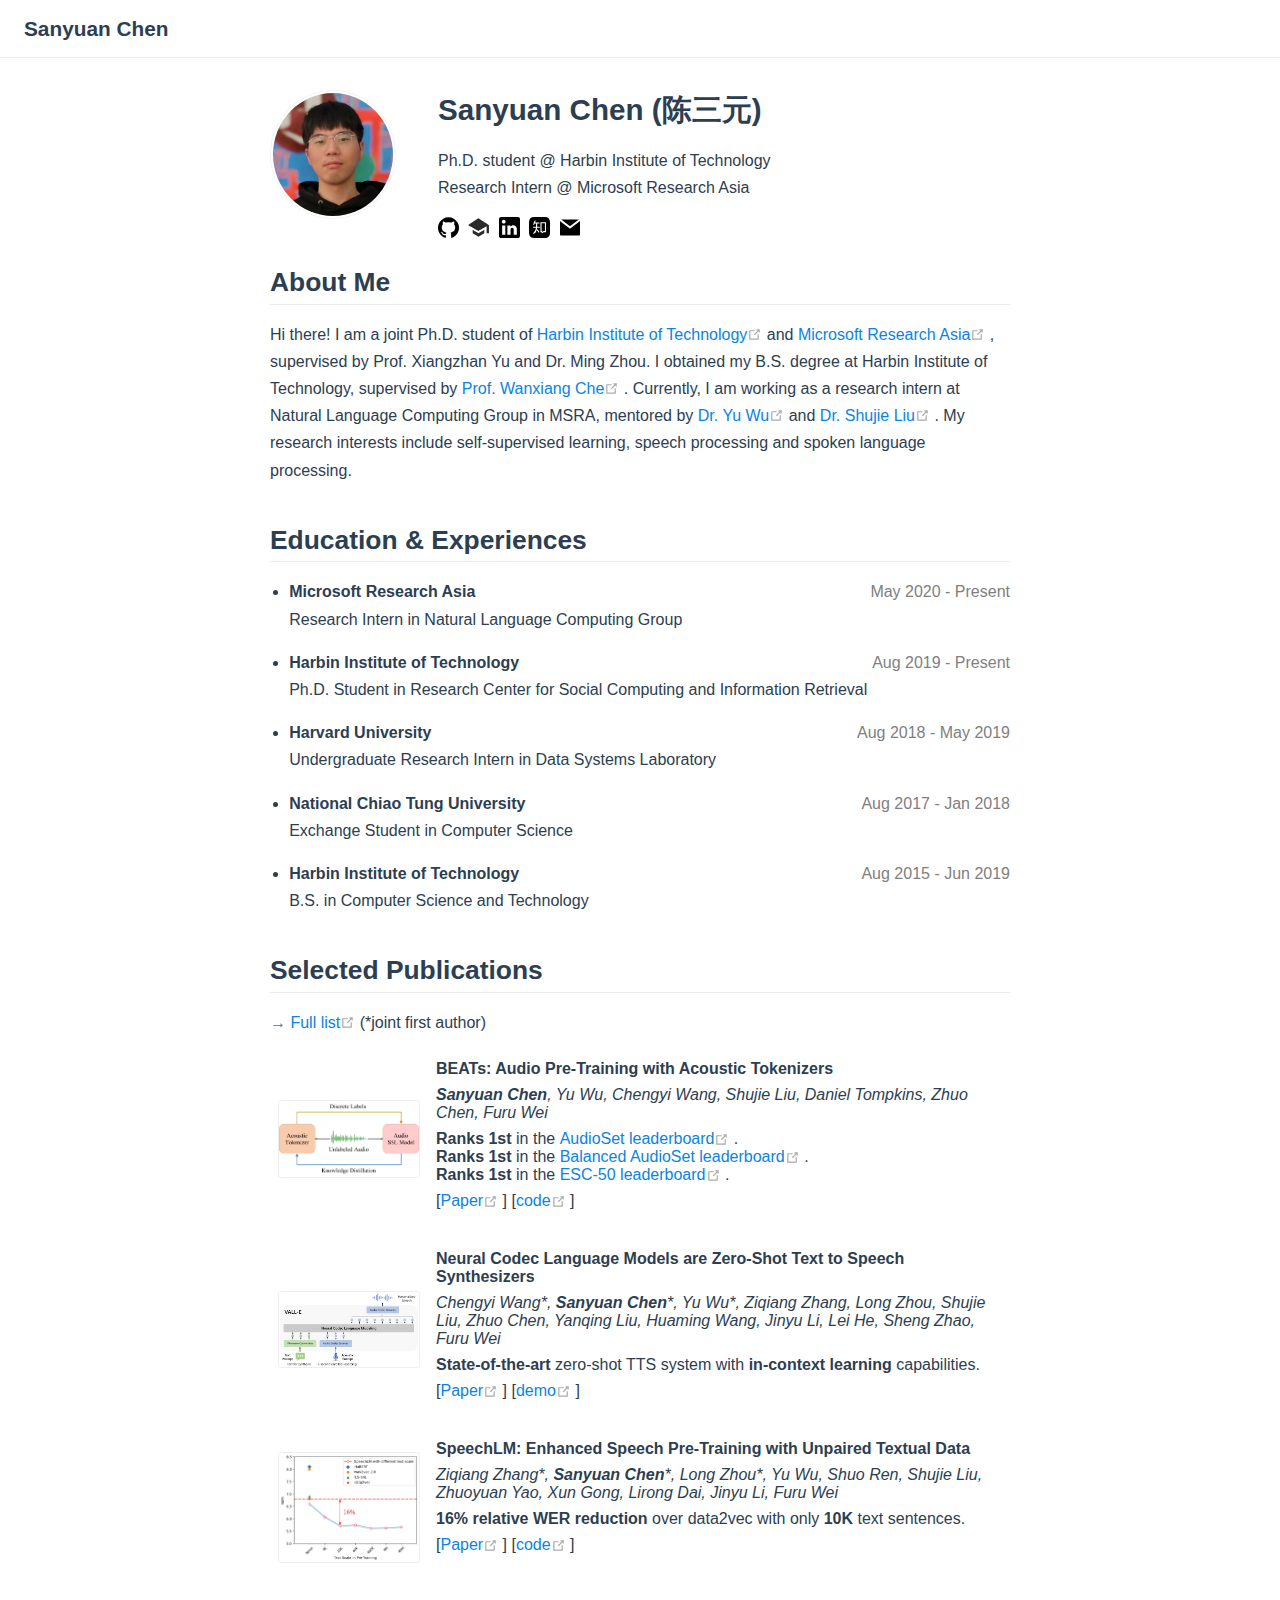
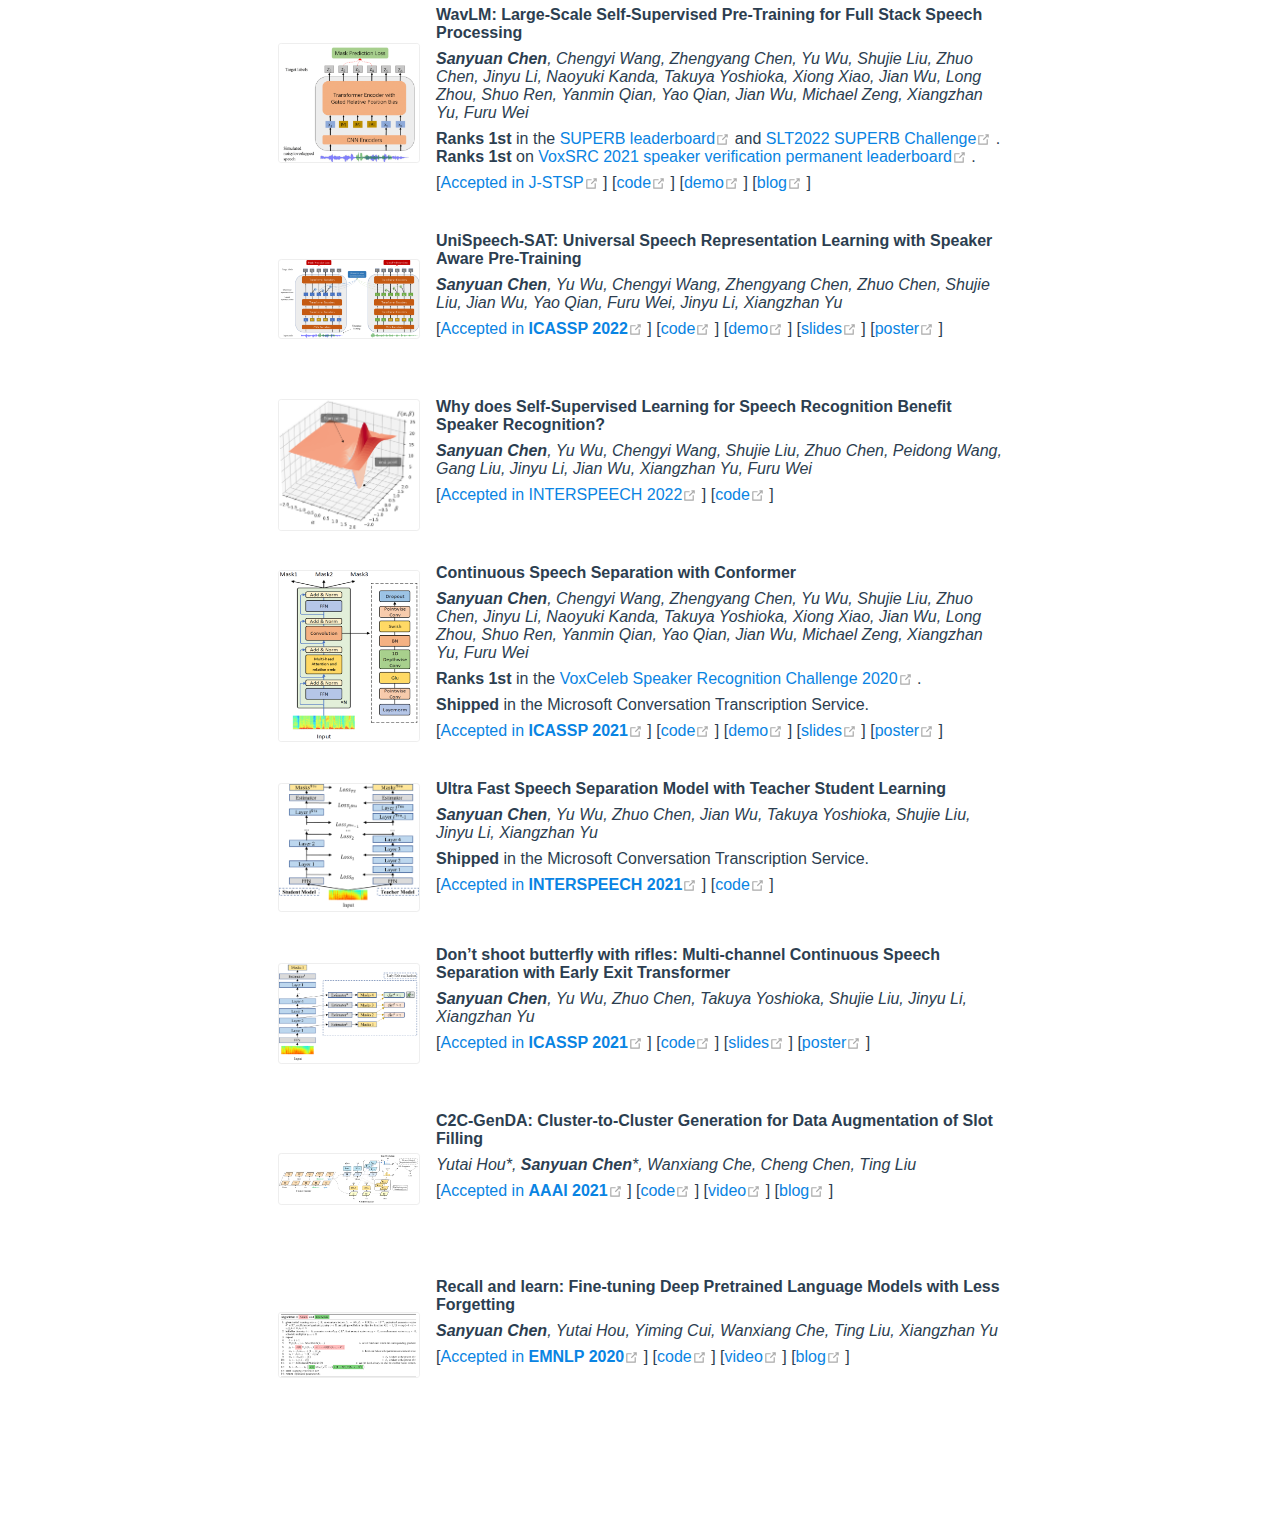
==== commit 58e5c49f: "'update'" ====
--- a/index.html
+++ b/index.html
@@ -8,8 +8,8 @@
     <link rel="icon" href="/logo.jpg">
     <meta name="description" content="The homepage of Sanyuan Chen">
     
-    <link rel="preload" href="/assets/css/0.styles.99e20ced.css" as="style"><link rel="preload" href="/assets/js/app.2ff8a14d.js" as="script"><link rel="preload" href="/assets/js/2.60bfb94d.js" as="script"><link rel="preload" href="/assets/js/10.3cdc1717.js" as="script"><link rel="preload" href="/assets/js/4.66bd54f4.js" as="script"><link rel="preload" href="/assets/js/5.c02240ac.js" as="script"><link rel="prefetch" href="/assets/js/3.a6ce3879.js"><link rel="prefetch" href="/assets/js/6.7e34c309.js"><link rel="prefetch" href="/assets/js/7.a4a6bb8c.js"><link rel="prefetch" href="/assets/js/8.caf4be2a.js"><link rel="prefetch" href="/assets/js/9.290fba8d.js">
-    <link rel="stylesheet" href="/assets/css/0.styles.99e20ced.css">
+    <link rel="preload" href="/assets/css/0.styles.0709f6a6.css" as="style"><link rel="preload" href="/assets/js/app.a3ea9b31.js" as="script"><link rel="preload" href="/assets/js/2.60bfb94d.js" as="script"><link rel="preload" href="/assets/js/10.cb7926bc.js" as="script"><link rel="preload" href="/assets/js/4.8be3acd3.js" as="script"><link rel="preload" href="/assets/js/5.d0455bc0.js" as="script"><link rel="prefetch" href="/assets/js/3.a6ce3879.js"><link rel="prefetch" href="/assets/js/6.7e34c309.js"><link rel="prefetch" href="/assets/js/7.69ce8ed6.js"><link rel="prefetch" href="/assets/js/8.50f5ff4c.js"><link rel="prefetch" href="/assets/js/9.290fba8d.js">
+    <link rel="stylesheet" href="/assets/css/0.styles.0709f6a6.css">
   </head>
   <body>
     <div id="app" data-server-rendered="true"><div class="theme-container no-sidebar home-page"><header class="navbar"><div class="sidebar-button"><svg xmlns="http://www.w3.org/2000/svg" aria-hidden="true" role="img" viewBox="0 0 448 512" class="icon"><path fill="currentColor" d="M436 124H12c-6.627 0-12-5.373-12-12V80c0-6.627 5.373-12 12-12h424c6.627 0 12 5.373 12 12v32c0 6.627-5.373 12-12 12zm0 160H12c-6.627 0-12-5.373-12-12v-32c0-6.627 5.373-12 12-12h424c6.627 0 12 5.373 12 12v32c0 6.627-5.373 12-12 12zm0 160H12c-6.627 0-12-5.373-12-12v-32c0-6.627 5.373-12 12-12h424c6.627 0 12 5.373 12 12v32c0 6.627-5.373 12-12 12z"></path></svg></div> <a href="/" aria-current="page" class="home-link router-link-exact-active router-link-active"><!----> <span class="site-name">Sanyuan Chen</span></a> <div class="links"><!----> <!----></div></header> <div class="sidebar-mask"></div> <aside class="sidebar"><!---->  <!----> </aside> <main class="page"> <div class="theme-default-content content__default"><div class="profile"><div class="image"><img src="/profile1.jpg" alt></div> <div class="info"><div class="name">
@@ -22,7 +22,7 @@
 Ph.D. Student in Research Center for Social Computing and Information Retrieval</p></li> <li><p><strong>Harvard University</strong> <span style="color:gray;float:right;">Aug 2018 - May 2019</span> <br>
 Undergraduate Research Intern in Data Systems Laboratory</p></li> <li><p><strong>National Chiao Tung University</strong> <span style="color:gray;float:right;">Aug 2017 - Jan 2018</span> <br>
 Exchange Student in Computer Science</p></li> <li><p><strong>Harbin Institute of Technology</strong> <span style="color:gray;float:right;">Aug 2015 - Jun 2019</span> <br>
-B.S. in Computer Science and Technology</p></li></ul> <h2 id="selected-publications"><a href="#selected-publications" class="header-anchor">#</a> Selected Publications</h2> <p><a href="https://scholar.google.com/citations?user=XrZRIy0AAAAJ" target="_blank" rel="noopener noreferrer">→ Full list<span><svg xmlns="http://www.w3.org/2000/svg" aria-hidden="true" focusable="false" x="0px" y="0px" viewBox="0 0 100 100" width="15" height="15" class="icon outbound"><path fill="currentColor" d="M18.8,85.1h56l0,0c2.2,0,4-1.8,4-4v-32h-8v28h-48v-48h28v-8h-32l0,0c-2.2,0-4,1.8-4,4v56C14.8,83.3,16.6,85.1,18.8,85.1z"></path> <polygon fill="currentColor" points="45.7,48.7 51.3,54.3 77.2,28.5 77.2,37.2 85.2,37.2 85.2,14.9 62.8,14.9 62.8,22.9 71.5,22.9"></polygon></svg> <span class="sr-only">(opens new window)</span></span></a>  (*joint first author)</p> <div class="md-card"><div class="card-image"><img src="/projects/BEATs.png" alt></div> <div class="card-content"><p><strong>BEATs: Audio Pre-Training with Acoustic Tokenizers</strong></p> <p><em><strong>Sanyuan Chen</strong>, Yu Wu, Chengyi Wang, Shujie Liu, Daniel Tompkins, Zhuo Chen, Furu Wei</em></p> <p><strong>Ranks 1st</strong> in the <a href="https://paperswithcode.com/sota/audio-classification-on-audioset" target="_blank" rel="noopener noreferrer">AudioSet leaderboard<span><svg xmlns="http://www.w3.org/2000/svg" aria-hidden="true" focusable="false" x="0px" y="0px" viewBox="0 0 100 100" width="15" height="15" class="icon outbound"><path fill="currentColor" d="M18.8,85.1h56l0,0c2.2,0,4-1.8,4-4v-32h-8v28h-48v-48h28v-8h-32l0,0c-2.2,0-4,1.8-4,4v56C14.8,83.3,16.6,85.1,18.8,85.1z"></path> <polygon fill="currentColor" points="45.7,48.7 51.3,54.3 77.2,28.5 77.2,37.2 85.2,37.2 85.2,14.9 62.8,14.9 62.8,22.9 71.5,22.9"></polygon></svg> <span class="sr-only">(opens new window)</span></span></a> for audio-only models.<br> <strong>Ranks 1st</strong> in the <a href="https://paperswithcode.com/sota/audio-classification-on-esc-50" target="_blank" rel="noopener noreferrer">ESC-50 leaderboard<span><svg xmlns="http://www.w3.org/2000/svg" aria-hidden="true" focusable="false" x="0px" y="0px" viewBox="0 0 100 100" width="15" height="15" class="icon outbound"><path fill="currentColor" d="M18.8,85.1h56l0,0c2.2,0,4-1.8,4-4v-32h-8v28h-48v-48h28v-8h-32l0,0c-2.2,0-4,1.8-4,4v56C14.8,83.3,16.6,85.1,18.8,85.1z"></path> <polygon fill="currentColor" points="45.7,48.7 51.3,54.3 77.2,28.5 77.2,37.2 85.2,37.2 85.2,14.9 62.8,14.9 62.8,22.9 71.5,22.9"></polygon></svg> <span class="sr-only">(opens new window)</span></span></a>.</p> <p>[<a href="https://arxiv.org/abs/2212.09058" target="_blank" rel="noopener noreferrer">Paper<span><svg xmlns="http://www.w3.org/2000/svg" aria-hidden="true" focusable="false" x="0px" y="0px" viewBox="0 0 100 100" width="15" height="15" class="icon outbound"><path fill="currentColor" d="M18.8,85.1h56l0,0c2.2,0,4-1.8,4-4v-32h-8v28h-48v-48h28v-8h-32l0,0c-2.2,0-4,1.8-4,4v56C14.8,83.3,16.6,85.1,18.8,85.1z"></path> <polygon fill="currentColor" points="45.7,48.7 51.3,54.3 77.2,28.5 77.2,37.2 85.2,37.2 85.2,14.9 62.8,14.9 62.8,22.9 71.5,22.9"></polygon></svg> <span class="sr-only">(opens new window)</span></span></a>] [<a href="https://aka.ms/beats" target="_blank" rel="noopener noreferrer">code<span><svg xmlns="http://www.w3.org/2000/svg" aria-hidden="true" focusable="false" x="0px" y="0px" viewBox="0 0 100 100" width="15" height="15" class="icon outbound"><path fill="currentColor" d="M18.8,85.1h56l0,0c2.2,0,4-1.8,4-4v-32h-8v28h-48v-48h28v-8h-32l0,0c-2.2,0-4,1.8-4,4v56C14.8,83.3,16.6,85.1,18.8,85.1z"></path> <polygon fill="currentColor" points="45.7,48.7 51.3,54.3 77.2,28.5 77.2,37.2 85.2,37.2 85.2,14.9 62.8,14.9 62.8,22.9 71.5,22.9"></polygon></svg> <span class="sr-only">(opens new window)</span></span></a>]</p></div></div> <div class="md-card"><div class="card-image"><img src="/projects/VALLE.jpg" alt></div> <div class="card-content"><p><strong>Neural Codec Language Models are Zero-Shot Text to Speech Synthesizers</strong></p> <p><em>Chengyi Wang*, <strong>Sanyuan Chen</strong>*, Yu Wu*, Ziqiang Zhang, Long Zhou, Shujie Liu, Zhuo Chen, Yanqing Liu, Huaming Wang, Jinyu Li, Lei He, Sheng Zhao, Furu Wei</em></p> <p><strong>State-of-the-art</strong> zero-shot TTS system with <strong>in-context learning</strong> capabilities.</p> <p>[<a href="https://arxiv.org/abs/2301.02111" target="_blank" rel="noopener noreferrer">Paper<span><svg xmlns="http://www.w3.org/2000/svg" aria-hidden="true" focusable="false" x="0px" y="0px" viewBox="0 0 100 100" width="15" height="15" class="icon outbound"><path fill="currentColor" d="M18.8,85.1h56l0,0c2.2,0,4-1.8,4-4v-32h-8v28h-48v-48h28v-8h-32l0,0c-2.2,0-4,1.8-4,4v56C14.8,83.3,16.6,85.1,18.8,85.1z"></path> <polygon fill="currentColor" points="45.7,48.7 51.3,54.3 77.2,28.5 77.2,37.2 85.2,37.2 85.2,14.9 62.8,14.9 62.8,22.9 71.5,22.9"></polygon></svg> <span class="sr-only">(opens new window)</span></span></a>] [<a href="https://aka.ms/valle" target="_blank" rel="noopener noreferrer">demo<span><svg xmlns="http://www.w3.org/2000/svg" aria-hidden="true" focusable="false" x="0px" y="0px" viewBox="0 0 100 100" width="15" height="15" class="icon outbound"><path fill="currentColor" d="M18.8,85.1h56l0,0c2.2,0,4-1.8,4-4v-32h-8v28h-48v-48h28v-8h-32l0,0c-2.2,0-4,1.8-4,4v56C14.8,83.3,16.6,85.1,18.8,85.1z"></path> <polygon fill="currentColor" points="45.7,48.7 51.3,54.3 77.2,28.5 77.2,37.2 85.2,37.2 85.2,14.9 62.8,14.9 62.8,22.9 71.5,22.9"></polygon></svg> <span class="sr-only">(opens new window)</span></span></a>]</p></div></div> <div class="md-card"><div class="card-image"><img src="/projects/SpeechLM.png" alt></div> <div class="card-content"><p><strong>SpeechLM: Enhanced Speech Pre-Training with Unpaired Textual Data</strong></p> <p><em>Ziqiang Zhang*, <strong>Sanyuan Chen</strong>*, Long Zhou*, Yu Wu, Shuo Ren, Shujie Liu, Zhuoyuan Yao, Xun Gong, Lirong Dai, Jinyu Li, Furu Wei</em></p> <p><strong>16% relative WER reduction</strong> over data2vec with only <strong>10K</strong> text sentences.</p> <p>[<a href="https://arxiv.org/abs/2209.15329" target="_blank" rel="noopener noreferrer">Paper<span><svg xmlns="http://www.w3.org/2000/svg" aria-hidden="true" focusable="false" x="0px" y="0px" viewBox="0 0 100 100" width="15" height="15" class="icon outbound"><path fill="currentColor" d="M18.8,85.1h56l0,0c2.2,0,4-1.8,4-4v-32h-8v28h-48v-48h28v-8h-32l0,0c-2.2,0-4,1.8-4,4v56C14.8,83.3,16.6,85.1,18.8,85.1z"></path> <polygon fill="currentColor" points="45.7,48.7 51.3,54.3 77.2,28.5 77.2,37.2 85.2,37.2 85.2,14.9 62.8,14.9 62.8,22.9 71.5,22.9"></polygon></svg> <span class="sr-only">(opens new window)</span></span></a>] [<a href="https://aka.ms/speechlm" target="_blank" rel="noopener noreferrer">code<span><svg xmlns="http://www.w3.org/2000/svg" aria-hidden="true" focusable="false" x="0px" y="0px" viewBox="0 0 100 100" width="15" height="15" class="icon outbound"><path fill="currentColor" d="M18.8,85.1h56l0,0c2.2,0,4-1.8,4-4v-32h-8v28h-48v-48h28v-8h-32l0,0c-2.2,0-4,1.8-4,4v56C14.8,83.3,16.6,85.1,18.8,85.1z"></path> <polygon fill="currentColor" points="45.7,48.7 51.3,54.3 77.2,28.5 77.2,37.2 85.2,37.2 85.2,14.9 62.8,14.9 62.8,22.9 71.5,22.9"></polygon></svg> <span class="sr-only">(opens new window)</span></span></a>]</p></div></div> <div class="md-card"><div class="card-image"><img src="/projects/WavLM.png" alt></div> <div class="card-content"><p><strong>WavLM: Large-Scale Self-Supervised Pre-Training for Full Stack Speech Processing</strong></p> <p><em><strong>Sanyuan Chen</strong>, Chengyi Wang, Zhengyang Chen, Yu Wu, Shujie Liu, Zhuo Chen, Jinyu Li, Naoyuki Kanda, Takuya Yoshioka, Xiong Xiao, Jian Wu, Long Zhou, Shuo Ren, Yanmin Qian, Yao Qian, Jian Wu, Michael Zeng, Xiangzhan Yu, Furu Wei</em></p> <p><strong>Ranks 1st</strong> in the <a href="https://superbbenchmark.org/leaderboard" target="_blank" rel="noopener noreferrer">SUPERB leaderboard<span><svg xmlns="http://www.w3.org/2000/svg" aria-hidden="true" focusable="false" x="0px" y="0px" viewBox="0 0 100 100" width="15" height="15" class="icon outbound"><path fill="currentColor" d="M18.8,85.1h56l0,0c2.2,0,4-1.8,4-4v-32h-8v28h-48v-48h28v-8h-32l0,0c-2.2,0-4,1.8-4,4v56C14.8,83.3,16.6,85.1,18.8,85.1z"></path> <polygon fill="currentColor" points="45.7,48.7 51.3,54.3 77.2,28.5 77.2,37.2 85.2,37.2 85.2,14.9 62.8,14.9 62.8,22.9 71.5,22.9"></polygon></svg> <span class="sr-only">(opens new window)</span></span></a> and <a href="https://superbbenchmark.org/" target="_blank" rel="noopener noreferrer">SLT2022 SUPERB Challenge<span><svg xmlns="http://www.w3.org/2000/svg" aria-hidden="true" focusable="false" x="0px" y="0px" viewBox="0 0 100 100" width="15" height="15" class="icon outbound"><path fill="currentColor" d="M18.8,85.1h56l0,0c2.2,0,4-1.8,4-4v-32h-8v28h-48v-48h28v-8h-32l0,0c-2.2,0-4,1.8-4,4v56C14.8,83.3,16.6,85.1,18.8,85.1z"></path> <polygon fill="currentColor" points="45.7,48.7 51.3,54.3 77.2,28.5 77.2,37.2 85.2,37.2 85.2,14.9 62.8,14.9 62.8,22.9 71.5,22.9"></polygon></svg> <span class="sr-only">(opens new window)</span></span></a>.<br> <strong>Ranks 1st</strong> on <a href="https://competitions.codalab.org/competitions/34066#results" target="_blank" rel="noopener noreferrer">VoxSRC 2021 speaker verification permanent leaderboard<span><svg xmlns="http://www.w3.org/2000/svg" aria-hidden="true" focusable="false" x="0px" y="0px" viewBox="0 0 100 100" width="15" height="15" class="icon outbound"><path fill="currentColor" d="M18.8,85.1h56l0,0c2.2,0,4-1.8,4-4v-32h-8v28h-48v-48h28v-8h-32l0,0c-2.2,0-4,1.8-4,4v56C14.8,83.3,16.6,85.1,18.8,85.1z"></path> <polygon fill="currentColor" points="45.7,48.7 51.3,54.3 77.2,28.5 77.2,37.2 85.2,37.2 85.2,14.9 62.8,14.9 62.8,22.9 71.5,22.9"></polygon></svg> <span class="sr-only">(opens new window)</span></span></a>.</p> <p>[<a href="https://ieeexplore.ieee.org/document/9814838" target="_blank" rel="noopener noreferrer">Accepted in J-STSP<span><svg xmlns="http://www.w3.org/2000/svg" aria-hidden="true" focusable="false" x="0px" y="0px" viewBox="0 0 100 100" width="15" height="15" class="icon outbound"><path fill="currentColor" d="M18.8,85.1h56l0,0c2.2,0,4-1.8,4-4v-32h-8v28h-48v-48h28v-8h-32l0,0c-2.2,0-4,1.8-4,4v56C14.8,83.3,16.6,85.1,18.8,85.1z"></path> <polygon fill="currentColor" points="45.7,48.7 51.3,54.3 77.2,28.5 77.2,37.2 85.2,37.2 85.2,14.9 62.8,14.9 62.8,22.9 71.5,22.9"></polygon></svg> <span class="sr-only">(opens new window)</span></span></a>] [<a href="https://aka.ms/wavlm" target="_blank" rel="noopener noreferrer">code<span><svg xmlns="http://www.w3.org/2000/svg" aria-hidden="true" focusable="false" x="0px" y="0px" viewBox="0 0 100 100" width="15" height="15" class="icon outbound"><path fill="currentColor" d="M18.8,85.1h56l0,0c2.2,0,4-1.8,4-4v-32h-8v28h-48v-48h28v-8h-32l0,0c-2.2,0-4,1.8-4,4v56C14.8,83.3,16.6,85.1,18.8,85.1z"></path> <polygon fill="currentColor" points="45.7,48.7 51.3,54.3 77.2,28.5 77.2,37.2 85.2,37.2 85.2,14.9 62.8,14.9 62.8,22.9 71.5,22.9"></polygon></svg> <span class="sr-only">(opens new window)</span></span></a>] [<a href="https://huggingface.co/spaces/microsoft/wavlm-speaker-verification" target="_blank" rel="noopener noreferrer">demo<span><svg xmlns="http://www.w3.org/2000/svg" aria-hidden="true" focusable="false" x="0px" y="0px" viewBox="0 0 100 100" width="15" height="15" class="icon outbound"><path fill="currentColor" d="M18.8,85.1h56l0,0c2.2,0,4-1.8,4-4v-32h-8v28h-48v-48h28v-8h-32l0,0c-2.2,0-4,1.8-4,4v56C14.8,83.3,16.6,85.1,18.8,85.1z"></path> <polygon fill="currentColor" points="45.7,48.7 51.3,54.3 77.2,28.5 77.2,37.2 85.2,37.2 85.2,14.9 62.8,14.9 62.8,22.9 71.5,22.9"></polygon></svg> <span class="sr-only">(opens new window)</span></span></a>] [<a href="https://www.msra.cn/zh-cn/news/features/wavlm" target="_blank" rel="noopener noreferrer">blog<span><svg xmlns="http://www.w3.org/2000/svg" aria-hidden="true" focusable="false" x="0px" y="0px" viewBox="0 0 100 100" width="15" height="15" class="icon outbound"><path fill="currentColor" d="M18.8,85.1h56l0,0c2.2,0,4-1.8,4-4v-32h-8v28h-48v-48h28v-8h-32l0,0c-2.2,0-4,1.8-4,4v56C14.8,83.3,16.6,85.1,18.8,85.1z"></path> <polygon fill="currentColor" points="45.7,48.7 51.3,54.3 77.2,28.5 77.2,37.2 85.2,37.2 85.2,14.9 62.8,14.9 62.8,22.9 71.5,22.9"></polygon></svg> <span class="sr-only">(opens new window)</span></span></a>]</p></div></div> <div class="md-card"><div class="card-image"><img src="/projects/UniSpeech-SAT.png" alt></div> <div class="card-content"><p><strong>UniSpeech-SAT: Universal Speech Representation Learning with Speaker Aware Pre-Training</strong></p> <p><em><strong>Sanyuan Chen</strong>, Yu Wu, Chengyi Wang, Zhengyang Chen, Zhuo Chen, Shujie Liu, Jian Wu, Yao Qian, Furu Wei, Jinyu Li, Xiangzhan Yu</em></p> <p>[<a href="https://ieeexplore.ieee.org/abstract/document/9747077" target="_blank" rel="noopener noreferrer">Accepted in <strong>ICASSP 2022</strong><span><svg xmlns="http://www.w3.org/2000/svg" aria-hidden="true" focusable="false" x="0px" y="0px" viewBox="0 0 100 100" width="15" height="15" class="icon outbound"><path fill="currentColor" d="M18.8,85.1h56l0,0c2.2,0,4-1.8,4-4v-32h-8v28h-48v-48h28v-8h-32l0,0c-2.2,0-4,1.8-4,4v56C14.8,83.3,16.6,85.1,18.8,85.1z"></path> <polygon fill="currentColor" points="45.7,48.7 51.3,54.3 77.2,28.5 77.2,37.2 85.2,37.2 85.2,14.9 62.8,14.9 62.8,22.9 71.5,22.9"></polygon></svg> <span class="sr-only">(opens new window)</span></span></a>] [<a href="https://github.com/microsoft/UniSpeech" target="_blank" rel="noopener noreferrer">code<span><svg xmlns="http://www.w3.org/2000/svg" aria-hidden="true" focusable="false" x="0px" y="0px" viewBox="0 0 100 100" width="15" height="15" class="icon outbound"><path fill="currentColor" d="M18.8,85.1h56l0,0c2.2,0,4-1.8,4-4v-32h-8v28h-48v-48h28v-8h-32l0,0c-2.2,0-4,1.8-4,4v56C14.8,83.3,16.6,85.1,18.8,85.1z"></path> <polygon fill="currentColor" points="45.7,48.7 51.3,54.3 77.2,28.5 77.2,37.2 85.2,37.2 85.2,14.9 62.8,14.9 62.8,22.9 71.5,22.9"></polygon></svg> <span class="sr-only">(opens new window)</span></span></a>] [<a href="https://huggingface.co/spaces/microsoft/unispeech-speaker-verification" target="_blank" rel="noopener noreferrer">demo<span><svg xmlns="http://www.w3.org/2000/svg" aria-hidden="true" focusable="false" x="0px" y="0px" viewBox="0 0 100 100" width="15" height="15" class="icon outbound"><path fill="currentColor" d="M18.8,85.1h56l0,0c2.2,0,4-1.8,4-4v-32h-8v28h-48v-48h28v-8h-32l0,0c-2.2,0-4,1.8-4,4v56C14.8,83.3,16.6,85.1,18.8,85.1z"></path> <polygon fill="currentColor" points="45.7,48.7 51.3,54.3 77.2,28.5 77.2,37.2 85.2,37.2 85.2,14.9 62.8,14.9 62.8,22.9 71.5,22.9"></polygon></svg> <span class="sr-only">(opens new window)</span></span></a>] [<a href="https://sigport.org/documents/unispeech-sat-universal-speech-representation-learning-speaker-aware-pre-training-0" target="_blank" rel="noopener noreferrer">slides<span><svg xmlns="http://www.w3.org/2000/svg" aria-hidden="true" focusable="false" x="0px" y="0px" viewBox="0 0 100 100" width="15" height="15" class="icon outbound"><path fill="currentColor" d="M18.8,85.1h56l0,0c2.2,0,4-1.8,4-4v-32h-8v28h-48v-48h28v-8h-32l0,0c-2.2,0-4,1.8-4,4v56C14.8,83.3,16.6,85.1,18.8,85.1z"></path> <polygon fill="currentColor" points="45.7,48.7 51.3,54.3 77.2,28.5 77.2,37.2 85.2,37.2 85.2,14.9 62.8,14.9 62.8,22.9 71.5,22.9"></polygon></svg> <span class="sr-only">(opens new window)</span></span></a>] [<a href="https://sigport.org/documents/unispeech-sat-universal-speech-representation-learning-speaker-aware-pre-training" target="_blank" rel="noopener noreferrer">poster<span><svg xmlns="http://www.w3.org/2000/svg" aria-hidden="true" focusable="false" x="0px" y="0px" viewBox="0 0 100 100" width="15" height="15" class="icon outbound"><path fill="currentColor" d="M18.8,85.1h56l0,0c2.2,0,4-1.8,4-4v-32h-8v28h-48v-48h28v-8h-32l0,0c-2.2,0-4,1.8-4,4v56C14.8,83.3,16.6,85.1,18.8,85.1z"></path> <polygon fill="currentColor" points="45.7,48.7 51.3,54.3 77.2,28.5 77.2,37.2 85.2,37.2 85.2,14.9 62.8,14.9 62.8,22.9 71.5,22.9"></polygon></svg> <span class="sr-only">(opens new window)</span></span></a>]</p></div></div> <div class="md-card"><div class="card-image"><img src="/projects/Why_SSL2ASR_benifit_SID.png" alt></div> <div class="card-content"><p><strong>Why does Self-Supervised Learning for Speech Recognition Benefit Speaker Recognition?</strong></p> <p><em><strong>Sanyuan Chen</strong>, Yu Wu, Chengyi Wang, Shujie Liu, Zhuo Chen, Peidong Wang, Gang Liu, Jinyu Li, Jian Wu, Xiangzhan Yu, Furu Wei</em></p> <p>[<a href="https://arxiv.org/pdf/2204.12765" target="_blank" rel="noopener noreferrer">Accepted in INTERSPEECH 2022<span><svg xmlns="http://www.w3.org/2000/svg" aria-hidden="true" focusable="false" x="0px" y="0px" viewBox="0 0 100 100" width="15" height="15" class="icon outbound"><path fill="currentColor" d="M18.8,85.1h56l0,0c2.2,0,4-1.8,4-4v-32h-8v28h-48v-48h28v-8h-32l0,0c-2.2,0-4,1.8-4,4v56C14.8,83.3,16.6,85.1,18.8,85.1z"></path> <polygon fill="currentColor" points="45.7,48.7 51.3,54.3 77.2,28.5 77.2,37.2 85.2,37.2 85.2,14.9 62.8,14.9 62.8,22.9 71.5,22.9"></polygon></svg> <span class="sr-only">(opens new window)</span></span></a>] [<a href="https://github.com/microsoft/UniSpeech" target="_blank" rel="noopener noreferrer">code<span><svg xmlns="http://www.w3.org/2000/svg" aria-hidden="true" focusable="false" x="0px" y="0px" viewBox="0 0 100 100" width="15" height="15" class="icon outbound"><path fill="currentColor" d="M18.8,85.1h56l0,0c2.2,0,4-1.8,4-4v-32h-8v28h-48v-48h28v-8h-32l0,0c-2.2,0-4,1.8-4,4v56C14.8,83.3,16.6,85.1,18.8,85.1z"></path> <polygon fill="currentColor" points="45.7,48.7 51.3,54.3 77.2,28.5 77.2,37.2 85.2,37.2 85.2,14.9 62.8,14.9 62.8,22.9 71.5,22.9"></polygon></svg> <span class="sr-only">(opens new window)</span></span></a>]</p></div></div> <div class="md-card"><div class="card-image"><img src="/projects/Conformer.png" alt></div> <div class="card-content"><p><strong>Continuous Speech Separation with Conformer</strong></p> <p><em><strong>Sanyuan Chen</strong>, Chengyi Wang, Zhengyang Chen, Yu Wu, Shujie Liu, Zhuo Chen, Jinyu Li, Naoyuki Kanda, Takuya Yoshioka, Xiong Xiao, Jian Wu, Long Zhou, Shuo Ren, Yanmin Qian, Yao Qian, Jian Wu, Michael Zeng, Xiangzhan Yu, Furu Wei</em></p> <p><strong>Ranks 1st</strong> in the <a href="https://competitions.codalab.org/competitions/26357#results" target="_blank" rel="noopener noreferrer">VoxCeleb Speaker Recognition Challenge 2020<span><svg xmlns="http://www.w3.org/2000/svg" aria-hidden="true" focusable="false" x="0px" y="0px" viewBox="0 0 100 100" width="15" height="15" class="icon outbound"><path fill="currentColor" d="M18.8,85.1h56l0,0c2.2,0,4-1.8,4-4v-32h-8v28h-48v-48h28v-8h-32l0,0c-2.2,0-4,1.8-4,4v56C14.8,83.3,16.6,85.1,18.8,85.1z"></path> <polygon fill="currentColor" points="45.7,48.7 51.3,54.3 77.2,28.5 77.2,37.2 85.2,37.2 85.2,14.9 62.8,14.9 62.8,22.9 71.5,22.9"></polygon></svg> <span class="sr-only">(opens new window)</span></span></a>.</p> <p><strong>Shipped</strong> in the Microsoft Conversation Transcription Service.</p> <p>[<a href="https://ieeexplore.ieee.org/document/9413423" target="_blank" rel="noopener noreferrer">Accepted in <strong>ICASSP 2021</strong><span><svg xmlns="http://www.w3.org/2000/svg" aria-hidden="true" focusable="false" x="0px" y="0px" viewBox="0 0 100 100" width="15" height="15" class="icon outbound"><path fill="currentColor" d="M18.8,85.1h56l0,0c2.2,0,4-1.8,4-4v-32h-8v28h-48v-48h28v-8h-32l0,0c-2.2,0-4,1.8-4,4v56C14.8,83.3,16.6,85.1,18.8,85.1z"></path> <polygon fill="currentColor" points="45.7,48.7 51.3,54.3 77.2,28.5 77.2,37.2 85.2,37.2 85.2,14.9 62.8,14.9 62.8,22.9 71.5,22.9"></polygon></svg> <span class="sr-only">(opens new window)</span></span></a>] [<a href="https://github.com/Sanyuan-Chen/CSS_with_Conformer" target="_blank" rel="noopener noreferrer">code<span><svg xmlns="http://www.w3.org/2000/svg" aria-hidden="true" focusable="false" x="0px" y="0px" viewBox="0 0 100 100" width="15" height="15" class="icon outbound"><path fill="currentColor" d="M18.8,85.1h56l0,0c2.2,0,4-1.8,4-4v-32h-8v28h-48v-48h28v-8h-32l0,0c-2.2,0-4,1.8-4,4v56C14.8,83.3,16.6,85.1,18.8,85.1z"></path> <polygon fill="currentColor" points="45.7,48.7 51.3,54.3 77.2,28.5 77.2,37.2 85.2,37.2 85.2,14.9 62.8,14.9 62.8,22.9 71.5,22.9"></polygon></svg> <span class="sr-only">(opens new window)</span></span></a>] [<a href="https://www.youtube.com/watch?v=WRfPBnWc2qQ&amp;t=3s" target="_blank" rel="noopener noreferrer">demo<span><svg xmlns="http://www.w3.org/2000/svg" aria-hidden="true" focusable="false" x="0px" y="0px" viewBox="0 0 100 100" width="15" height="15" class="icon outbound"><path fill="currentColor" d="M18.8,85.1h56l0,0c2.2,0,4-1.8,4-4v-32h-8v28h-48v-48h28v-8h-32l0,0c-2.2,0-4,1.8-4,4v56C14.8,83.3,16.6,85.1,18.8,85.1z"></path> <polygon fill="currentColor" points="45.7,48.7 51.3,54.3 77.2,28.5 77.2,37.2 85.2,37.2 85.2,14.9 62.8,14.9 62.8,22.9 71.5,22.9"></polygon></svg> <span class="sr-only">(opens new window)</span></span></a>] [<a href="https://sigport.org/documents/continuous-speech-separation-conformer-0" target="_blank" rel="noopener noreferrer">slides<span><svg xmlns="http://www.w3.org/2000/svg" aria-hidden="true" focusable="false" x="0px" y="0px" viewBox="0 0 100 100" width="15" height="15" class="icon outbound"><path fill="currentColor" d="M18.8,85.1h56l0,0c2.2,0,4-1.8,4-4v-32h-8v28h-48v-48h28v-8h-32l0,0c-2.2,0-4,1.8-4,4v56C14.8,83.3,16.6,85.1,18.8,85.1z"></path> <polygon fill="currentColor" points="45.7,48.7 51.3,54.3 77.2,28.5 77.2,37.2 85.2,37.2 85.2,14.9 62.8,14.9 62.8,22.9 71.5,22.9"></polygon></svg> <span class="sr-only">(opens new window)</span></span></a>] [<a href="https://sigport.org/documents/continuous-speech-separation-conformer" target="_blank" rel="noopener noreferrer">poster<span><svg xmlns="http://www.w3.org/2000/svg" aria-hidden="true" focusable="false" x="0px" y="0px" viewBox="0 0 100 100" width="15" height="15" class="icon outbound"><path fill="currentColor" d="M18.8,85.1h56l0,0c2.2,0,4-1.8,4-4v-32h-8v28h-48v-48h28v-8h-32l0,0c-2.2,0-4,1.8-4,4v56C14.8,83.3,16.6,85.1,18.8,85.1z"></path> <polygon fill="currentColor" points="45.7,48.7 51.3,54.3 77.2,28.5 77.2,37.2 85.2,37.2 85.2,14.9 62.8,14.9 62.8,22.9 71.5,22.9"></polygon></svg> <span class="sr-only">(opens new window)</span></span></a>]</p></div></div> <div class="md-card"><div class="card-image"><img src="/projects/FastSS_with_TS.png" alt></div> <div class="card-content"><p><strong>Ultra Fast Speech Separation Model with Teacher Student Learning</strong></p> <p><em><strong>Sanyuan Chen</strong>, Yu Wu, Zhuo Chen, Jian Wu, Takuya Yoshioka, Shujie Liu, Jinyu Li, Xiangzhan Yu</em></p> <p><strong>Shipped</strong> in the Microsoft Conversation Transcription Service.</p> <p>[<a href="https://www.isca-speech.org/archive/pdfs/interspeech_2021/chen21l_interspeech.pdf" target="_blank" rel="noopener noreferrer">Accepted in <strong>INTERSPEECH 2021</strong><span><svg xmlns="http://www.w3.org/2000/svg" aria-hidden="true" focusable="false" x="0px" y="0px" viewBox="0 0 100 100" width="15" height="15" class="icon outbound"><path fill="currentColor" d="M18.8,85.1h56l0,0c2.2,0,4-1.8,4-4v-32h-8v28h-48v-48h28v-8h-32l0,0c-2.2,0-4,1.8-4,4v56C14.8,83.3,16.6,85.1,18.8,85.1z"></path> <polygon fill="currentColor" points="45.7,48.7 51.3,54.3 77.2,28.5 77.2,37.2 85.2,37.2 85.2,14.9 62.8,14.9 62.8,22.9 71.5,22.9"></polygon></svg> <span class="sr-only">(opens new window)</span></span></a>] [<a href="https://github.com/Sanyuan-Chen/CSS_with_TSTransformer" target="_blank" rel="noopener noreferrer">code<span><svg xmlns="http://www.w3.org/2000/svg" aria-hidden="true" focusable="false" x="0px" y="0px" viewBox="0 0 100 100" width="15" height="15" class="icon outbound"><path fill="currentColor" d="M18.8,85.1h56l0,0c2.2,0,4-1.8,4-4v-32h-8v28h-48v-48h28v-8h-32l0,0c-2.2,0-4,1.8-4,4v56C14.8,83.3,16.6,85.1,18.8,85.1z"></path> <polygon fill="currentColor" points="45.7,48.7 51.3,54.3 77.2,28.5 77.2,37.2 85.2,37.2 85.2,14.9 62.8,14.9 62.8,22.9 71.5,22.9"></polygon></svg> <span class="sr-only">(opens new window)</span></span></a>]</p></div></div> <div class="md-card"><div class="card-image"><img src="/projects/EETransformer.png" alt></div> <div class="card-content"><p><strong>Don’t shoot butterfly with rifles: Multi-channel Continuous Speech Separation with Early Exit Transformer</strong></p> <p><em><strong>Sanyuan Chen</strong>, Yu Wu, Zhuo Chen, Takuya Yoshioka, Shujie Liu, Jinyu Li, Xiangzhan Yu</em></p> <p>[<a href="https://ieeexplore.ieee.org/document/9413933" target="_blank" rel="noopener noreferrer">Accepted in <strong>ICASSP 2021</strong><span><svg xmlns="http://www.w3.org/2000/svg" aria-hidden="true" focusable="false" x="0px" y="0px" viewBox="0 0 100 100" width="15" height="15" class="icon outbound"><path fill="currentColor" d="M18.8,85.1h56l0,0c2.2,0,4-1.8,4-4v-32h-8v28h-48v-48h28v-8h-32l0,0c-2.2,0-4,1.8-4,4v56C14.8,83.3,16.6,85.1,18.8,85.1z"></path> <polygon fill="currentColor" points="45.7,48.7 51.3,54.3 77.2,28.5 77.2,37.2 85.2,37.2 85.2,14.9 62.8,14.9 62.8,22.9 71.5,22.9"></polygon></svg> <span class="sr-only">(opens new window)</span></span></a>] [<a href="https://github.com/Sanyuan-Chen/CSS_with_EETransformer" target="_blank" rel="noopener noreferrer">code<span><svg xmlns="http://www.w3.org/2000/svg" aria-hidden="true" focusable="false" x="0px" y="0px" viewBox="0 0 100 100" width="15" height="15" class="icon outbound"><path fill="currentColor" d="M18.8,85.1h56l0,0c2.2,0,4-1.8,4-4v-32h-8v28h-48v-48h28v-8h-32l0,0c-2.2,0-4,1.8-4,4v56C14.8,83.3,16.6,85.1,18.8,85.1z"></path> <polygon fill="currentColor" points="45.7,48.7 51.3,54.3 77.2,28.5 77.2,37.2 85.2,37.2 85.2,14.9 62.8,14.9 62.8,22.9 71.5,22.9"></polygon></svg> <span class="sr-only">(opens new window)</span></span></a>] [<a href="https://sigport.org/documents/dont-shoot-butterfly-rifles-multi-channel-continuous-speech-separation-early-exit" target="_blank" rel="noopener noreferrer">slides<span><svg xmlns="http://www.w3.org/2000/svg" aria-hidden="true" focusable="false" x="0px" y="0px" viewBox="0 0 100 100" width="15" height="15" class="icon outbound"><path fill="currentColor" d="M18.8,85.1h56l0,0c2.2,0,4-1.8,4-4v-32h-8v28h-48v-48h28v-8h-32l0,0c-2.2,0-4,1.8-4,4v56C14.8,83.3,16.6,85.1,18.8,85.1z"></path> <polygon fill="currentColor" points="45.7,48.7 51.3,54.3 77.2,28.5 77.2,37.2 85.2,37.2 85.2,14.9 62.8,14.9 62.8,22.9 71.5,22.9"></polygon></svg> <span class="sr-only">(opens new window)</span></span></a>] [<a href="https://sigport.org/documents/dont-shoot-butterfly-rifles-multi-channel-continuous-speech-separation-early-exit-0" target="_blank" rel="noopener noreferrer">poster<span><svg xmlns="http://www.w3.org/2000/svg" aria-hidden="true" focusable="false" x="0px" y="0px" viewBox="0 0 100 100" width="15" height="15" class="icon outbound"><path fill="currentColor" d="M18.8,85.1h56l0,0c2.2,0,4-1.8,4-4v-32h-8v28h-48v-48h28v-8h-32l0,0c-2.2,0-4,1.8-4,4v56C14.8,83.3,16.6,85.1,18.8,85.1z"></path> <polygon fill="currentColor" points="45.7,48.7 51.3,54.3 77.2,28.5 77.2,37.2 85.2,37.2 85.2,14.9 62.8,14.9 62.8,22.9 71.5,22.9"></polygon></svg> <span class="sr-only">(opens new window)</span></span></a>]</p></div></div> <div class="md-card"><div class="card-image"><img src="/projects/C2CGenDA.png" alt></div> <div class="card-content"><p><strong>C2C-GenDA: Cluster-to-Cluster Generation for Data Augmentation of Slot Filling</strong></p> <p><em>Yutai Hou*, <strong>Sanyuan Chen</strong>*, Wanxiang Che, Cheng Chen, Ting Liu</em></p> <p>[<a href="https://www.aaai.org/AAAI21Papers/AAAI-10147.HouY.pdf" target="_blank" rel="noopener noreferrer">Accepted in <strong>AAAI 2021</strong><span><svg xmlns="http://www.w3.org/2000/svg" aria-hidden="true" focusable="false" x="0px" y="0px" viewBox="0 0 100 100" width="15" height="15" class="icon outbound"><path fill="currentColor" d="M18.8,85.1h56l0,0c2.2,0,4-1.8,4-4v-32h-8v28h-48v-48h28v-8h-32l0,0c-2.2,0-4,1.8-4,4v56C14.8,83.3,16.6,85.1,18.8,85.1z"></path> <polygon fill="currentColor" points="45.7,48.7 51.3,54.3 77.2,28.5 77.2,37.2 85.2,37.2 85.2,14.9 62.8,14.9 62.8,22.9 71.5,22.9"></polygon></svg> <span class="sr-only">(opens new window)</span></span></a>] [<a href="https://github.com/Sanyuan-Chen/C2C-DA" target="_blank" rel="noopener noreferrer">code<span><svg xmlns="http://www.w3.org/2000/svg" aria-hidden="true" focusable="false" x="0px" y="0px" viewBox="0 0 100 100" width="15" height="15" class="icon outbound"><path fill="currentColor" d="M18.8,85.1h56l0,0c2.2,0,4-1.8,4-4v-32h-8v28h-48v-48h28v-8h-32l0,0c-2.2,0-4,1.8-4,4v56C14.8,83.3,16.6,85.1,18.8,85.1z"></path> <polygon fill="currentColor" points="45.7,48.7 51.3,54.3 77.2,28.5 77.2,37.2 85.2,37.2 85.2,14.9 62.8,14.9 62.8,22.9 71.5,22.9"></polygon></svg> <span class="sr-only">(opens new window)</span></span></a>] [<a href="https://slideslive.com/38949311/c2cgenda-clustertocluster-generation-for-data-augmentation-of-slot-filling" target="_blank" rel="noopener noreferrer">video<span><svg xmlns="http://www.w3.org/2000/svg" aria-hidden="true" focusable="false" x="0px" y="0px" viewBox="0 0 100 100" width="15" height="15" class="icon outbound"><path fill="currentColor" d="M18.8,85.1h56l0,0c2.2,0,4-1.8,4-4v-32h-8v28h-48v-48h28v-8h-32l0,0c-2.2,0-4,1.8-4,4v56C14.8,83.3,16.6,85.1,18.8,85.1z"></path> <polygon fill="currentColor" points="45.7,48.7 51.3,54.3 77.2,28.5 77.2,37.2 85.2,37.2 85.2,14.9 62.8,14.9 62.8,22.9 71.5,22.9"></polygon></svg> <span class="sr-only">(opens new window)</span></span></a>] [<a href="https://mp.weixin.qq.com/s?__biz=MzIxMjAzNDY5Mg==&amp;mid=2650800309&amp;idx=1&amp;sn=90dd2ccdcaa28f5fa1557bcd5f34e07c&amp;chksm=8cb8955ebbcf1c48de9954c6a63567ff1b961b725b2ab8e466d522eba148570f321c684fe2af&amp;mpshare=1&amp;scene=1&amp;srcid=0802Ug7wPMER4lbWqFsqlkZy&amp;sharer_sharetime=1659438504889&amp;sharer_shareid=dca445c61c90f52c6c79e7e2c470b7cf&amp;exportkey=A9toVlohSOljuoH17I2mf%2BI%3D&amp;acctmode=0&amp;pass_ticket=vUtNVU7gzDGC1Php4jmJuRlmPfhpOTcqwWiIt3HikG%2FRA4BW%2BzIM81iXEWssJsso&amp;wx_header=0#rd" target="_blank" rel="noopener noreferrer">blog<span><svg xmlns="http://www.w3.org/2000/svg" aria-hidden="true" focusable="false" x="0px" y="0px" viewBox="0 0 100 100" width="15" height="15" class="icon outbound"><path fill="currentColor" d="M18.8,85.1h56l0,0c2.2,0,4-1.8,4-4v-32h-8v28h-48v-48h28v-8h-32l0,0c-2.2,0-4,1.8-4,4v56C14.8,83.3,16.6,85.1,18.8,85.1z"></path> <polygon fill="currentColor" points="45.7,48.7 51.3,54.3 77.2,28.5 77.2,37.2 85.2,37.2 85.2,14.9 62.8,14.9 62.8,22.9 71.5,22.9"></polygon></svg> <span class="sr-only">(opens new window)</span></span></a>]</p></div></div> <div class="md-card"><div class="card-image"><img src="/projects/RecAdam.png" alt></div> <div class="card-content"><p><strong>Recall and learn: Fine-tuning Deep Pretrained Language Models with Less Forgetting</strong></p> <p><em><strong>Sanyuan Chen</strong>, Yutai Hou, Yiming Cui, Wanxiang Che, Ting Liu, Xiangzhan Yu</em></p> <p>[<a href="https://aclanthology.org/2020.emnlp-main.634" target="_blank" rel="noopener noreferrer">Accepted in <strong>EMNLP 2020</strong><span><svg xmlns="http://www.w3.org/2000/svg" aria-hidden="true" focusable="false" x="0px" y="0px" viewBox="0 0 100 100" width="15" height="15" class="icon outbound"><path fill="currentColor" d="M18.8,85.1h56l0,0c2.2,0,4-1.8,4-4v-32h-8v28h-48v-48h28v-8h-32l0,0c-2.2,0-4,1.8-4,4v56C14.8,83.3,16.6,85.1,18.8,85.1z"></path> <polygon fill="currentColor" points="45.7,48.7 51.3,54.3 77.2,28.5 77.2,37.2 85.2,37.2 85.2,14.9 62.8,14.9 62.8,22.9 71.5,22.9"></polygon></svg> <span class="sr-only">(opens new window)</span></span></a>] [<a href="https://github.com/Sanyuan-Chen/RecAdam" target="_blank" rel="noopener noreferrer">code<span><svg xmlns="http://www.w3.org/2000/svg" aria-hidden="true" focusable="false" x="0px" y="0px" viewBox="0 0 100 100" width="15" height="15" class="icon outbound"><path fill="currentColor" d="M18.8,85.1h56l0,0c2.2,0,4-1.8,4-4v-32h-8v28h-48v-48h28v-8h-32l0,0c-2.2,0-4,1.8-4,4v56C14.8,83.3,16.6,85.1,18.8,85.1z"></path> <polygon fill="currentColor" points="45.7,48.7 51.3,54.3 77.2,28.5 77.2,37.2 85.2,37.2 85.2,14.9 62.8,14.9 62.8,22.9 71.5,22.9"></polygon></svg> <span class="sr-only">(opens new window)</span></span></a>] [<a href="https://slideslive.com/38938976/recall-and-learn-finetuning-deep-pretrained-language-models-with-less-forgetting" target="_blank" rel="noopener noreferrer">video<span><svg xmlns="http://www.w3.org/2000/svg" aria-hidden="true" focusable="false" x="0px" y="0px" viewBox="0 0 100 100" width="15" height="15" class="icon outbound"><path fill="currentColor" d="M18.8,85.1h56l0,0c2.2,0,4-1.8,4-4v-32h-8v28h-48v-48h28v-8h-32l0,0c-2.2,0-4,1.8-4,4v56C14.8,83.3,16.6,85.1,18.8,85.1z"></path> <polygon fill="currentColor" points="45.7,48.7 51.3,54.3 77.2,28.5 77.2,37.2 85.2,37.2 85.2,14.9 62.8,14.9 62.8,22.9 71.5,22.9"></polygon></svg> <span class="sr-only">(opens new window)</span></span></a>] [<a href="https://mp.weixin.qq.com/s?__biz=MzIxMjAzNDY5Mg==&amp;mid=2650799813&amp;idx=1&amp;sn=327e7b5541eac775a3e78e635d8252dc&amp;exportkey=AxqgQNAq7%2F4SRd0HHZo3P5U%3D&amp;acctmode=0&amp;pass_ticket=vUtNVU7gzDGC1Php4jmJuRlmPfhpOTcqwWiIt3HikG%2FRA4BW%2BzIM81iXEWssJsso&amp;wx_header=0" target="_blank" rel="noopener noreferrer">blog<span><svg xmlns="http://www.w3.org/2000/svg" aria-hidden="true" focusable="false" x="0px" y="0px" viewBox="0 0 100 100" width="15" height="15" class="icon outbound"><path fill="currentColor" d="M18.8,85.1h56l0,0c2.2,0,4-1.8,4-4v-32h-8v28h-48v-48h28v-8h-32l0,0c-2.2,0-4,1.8-4,4v56C14.8,83.3,16.6,85.1,18.8,85.1z"></path> <polygon fill="currentColor" points="45.7,48.7 51.3,54.3 77.2,28.5 77.2,37.2 85.2,37.2 85.2,14.9 62.8,14.9 62.8,22.9 71.5,22.9"></polygon></svg> <span class="sr-only">(opens new window)</span></span></a>]</p></div></div></div> <footer class="page-edit"><!----> <!----></footer> <!----> </main></div><div class="global-ui"></div></div>
-    <script src="/assets/js/app.2ff8a14d.js" defer></script><script src="/assets/js/2.60bfb94d.js" defer></script><script src="/assets/js/10.3cdc1717.js" defer></script><script src="/assets/js/4.66bd54f4.js" defer></script><script src="/assets/js/5.c02240ac.js" defer></script>
+B.S. in Computer Science and Technology</p></li></ul> <h2 id="selected-publications"><a href="#selected-publications" class="header-anchor">#</a> Selected Publications</h2> <p><a href="https://scholar.google.com/citations?user=XrZRIy0AAAAJ" target="_blank" rel="noopener noreferrer">→ Full list<span><svg xmlns="http://www.w3.org/2000/svg" aria-hidden="true" focusable="false" x="0px" y="0px" viewBox="0 0 100 100" width="15" height="15" class="icon outbound"><path fill="currentColor" d="M18.8,85.1h56l0,0c2.2,0,4-1.8,4-4v-32h-8v28h-48v-48h28v-8h-32l0,0c-2.2,0-4,1.8-4,4v56C14.8,83.3,16.6,85.1,18.8,85.1z"></path> <polygon fill="currentColor" points="45.7,48.7 51.3,54.3 77.2,28.5 77.2,37.2 85.2,37.2 85.2,14.9 62.8,14.9 62.8,22.9 71.5,22.9"></polygon></svg> <span class="sr-only">(opens new window)</span></span></a>  (*joint first author)</p> <div class="md-card"><div class="card-image"><img src="/projects/BEATs.png" alt></div> <div class="card-content"><p><strong>BEATs: Audio Pre-Training with Acoustic Tokenizers</strong></p> <p><em><strong>Sanyuan Chen</strong>, Yu Wu, Chengyi Wang, Shujie Liu, Daniel Tompkins, Zhuo Chen, Furu Wei</em></p> <p><strong>Ranks 1st</strong> in the <a href="https://paperswithcode.com/sota/audio-classification-on-audioset" target="_blank" rel="noopener noreferrer">AudioSet leaderboard<span><svg xmlns="http://www.w3.org/2000/svg" aria-hidden="true" focusable="false" x="0px" y="0px" viewBox="0 0 100 100" width="15" height="15" class="icon outbound"><path fill="currentColor" d="M18.8,85.1h56l0,0c2.2,0,4-1.8,4-4v-32h-8v28h-48v-48h28v-8h-32l0,0c-2.2,0-4,1.8-4,4v56C14.8,83.3,16.6,85.1,18.8,85.1z"></path> <polygon fill="currentColor" points="45.7,48.7 51.3,54.3 77.2,28.5 77.2,37.2 85.2,37.2 85.2,14.9 62.8,14.9 62.8,22.9 71.5,22.9"></polygon></svg> <span class="sr-only">(opens new window)</span></span></a>.<br> <strong>Ranks 1st</strong> in the <a href="https://paperswithcode.com/sota/audio-classification-on-balanced-audio-set" target="_blank" rel="noopener noreferrer">Balanced AudioSet leaderboard<span><svg xmlns="http://www.w3.org/2000/svg" aria-hidden="true" focusable="false" x="0px" y="0px" viewBox="0 0 100 100" width="15" height="15" class="icon outbound"><path fill="currentColor" d="M18.8,85.1h56l0,0c2.2,0,4-1.8,4-4v-32h-8v28h-48v-48h28v-8h-32l0,0c-2.2,0-4,1.8-4,4v56C14.8,83.3,16.6,85.1,18.8,85.1z"></path> <polygon fill="currentColor" points="45.7,48.7 51.3,54.3 77.2,28.5 77.2,37.2 85.2,37.2 85.2,14.9 62.8,14.9 62.8,22.9 71.5,22.9"></polygon></svg> <span class="sr-only">(opens new window)</span></span></a>.<br> <strong>Ranks 1st</strong> in the <a href="https://paperswithcode.com/sota/audio-classification-on-esc-50" target="_blank" rel="noopener noreferrer">ESC-50 leaderboard<span><svg xmlns="http://www.w3.org/2000/svg" aria-hidden="true" focusable="false" x="0px" y="0px" viewBox="0 0 100 100" width="15" height="15" class="icon outbound"><path fill="currentColor" d="M18.8,85.1h56l0,0c2.2,0,4-1.8,4-4v-32h-8v28h-48v-48h28v-8h-32l0,0c-2.2,0-4,1.8-4,4v56C14.8,83.3,16.6,85.1,18.8,85.1z"></path> <polygon fill="currentColor" points="45.7,48.7 51.3,54.3 77.2,28.5 77.2,37.2 85.2,37.2 85.2,14.9 62.8,14.9 62.8,22.9 71.5,22.9"></polygon></svg> <span class="sr-only">(opens new window)</span></span></a>.</p> <p>[<a href="https://arxiv.org/abs/2212.09058" target="_blank" rel="noopener noreferrer">Paper<span><svg xmlns="http://www.w3.org/2000/svg" aria-hidden="true" focusable="false" x="0px" y="0px" viewBox="0 0 100 100" width="15" height="15" class="icon outbound"><path fill="currentColor" d="M18.8,85.1h56l0,0c2.2,0,4-1.8,4-4v-32h-8v28h-48v-48h28v-8h-32l0,0c-2.2,0-4,1.8-4,4v56C14.8,83.3,16.6,85.1,18.8,85.1z"></path> <polygon fill="currentColor" points="45.7,48.7 51.3,54.3 77.2,28.5 77.2,37.2 85.2,37.2 85.2,14.9 62.8,14.9 62.8,22.9 71.5,22.9"></polygon></svg> <span class="sr-only">(opens new window)</span></span></a>] [<a href="https://aka.ms/beats" target="_blank" rel="noopener noreferrer">code<span><svg xmlns="http://www.w3.org/2000/svg" aria-hidden="true" focusable="false" x="0px" y="0px" viewBox="0 0 100 100" width="15" height="15" class="icon outbound"><path fill="currentColor" d="M18.8,85.1h56l0,0c2.2,0,4-1.8,4-4v-32h-8v28h-48v-48h28v-8h-32l0,0c-2.2,0-4,1.8-4,4v56C14.8,83.3,16.6,85.1,18.8,85.1z"></path> <polygon fill="currentColor" points="45.7,48.7 51.3,54.3 77.2,28.5 77.2,37.2 85.2,37.2 85.2,14.9 62.8,14.9 62.8,22.9 71.5,22.9"></polygon></svg> <span class="sr-only">(opens new window)</span></span></a>]</p></div></div> <div class="md-card"><div class="card-image"><img src="/projects/VALLE.jpg" alt></div> <div class="card-content"><p><strong>Neural Codec Language Models are Zero-Shot Text to Speech Synthesizers</strong></p> <p><em>Chengyi Wang*, <strong>Sanyuan Chen</strong>*, Yu Wu*, Ziqiang Zhang, Long Zhou, Shujie Liu, Zhuo Chen, Yanqing Liu, Huaming Wang, Jinyu Li, Lei He, Sheng Zhao, Furu Wei</em></p> <p><strong>State-of-the-art</strong> zero-shot TTS system with <strong>in-context learning</strong> capabilities.</p> <p>[<a href="https://arxiv.org/abs/2301.02111" target="_blank" rel="noopener noreferrer">Paper<span><svg xmlns="http://www.w3.org/2000/svg" aria-hidden="true" focusable="false" x="0px" y="0px" viewBox="0 0 100 100" width="15" height="15" class="icon outbound"><path fill="currentColor" d="M18.8,85.1h56l0,0c2.2,0,4-1.8,4-4v-32h-8v28h-48v-48h28v-8h-32l0,0c-2.2,0-4,1.8-4,4v56C14.8,83.3,16.6,85.1,18.8,85.1z"></path> <polygon fill="currentColor" points="45.7,48.7 51.3,54.3 77.2,28.5 77.2,37.2 85.2,37.2 85.2,14.9 62.8,14.9 62.8,22.9 71.5,22.9"></polygon></svg> <span class="sr-only">(opens new window)</span></span></a>] [<a href="https://aka.ms/valle" target="_blank" rel="noopener noreferrer">demo<span><svg xmlns="http://www.w3.org/2000/svg" aria-hidden="true" focusable="false" x="0px" y="0px" viewBox="0 0 100 100" width="15" height="15" class="icon outbound"><path fill="currentColor" d="M18.8,85.1h56l0,0c2.2,0,4-1.8,4-4v-32h-8v28h-48v-48h28v-8h-32l0,0c-2.2,0-4,1.8-4,4v56C14.8,83.3,16.6,85.1,18.8,85.1z"></path> <polygon fill="currentColor" points="45.7,48.7 51.3,54.3 77.2,28.5 77.2,37.2 85.2,37.2 85.2,14.9 62.8,14.9 62.8,22.9 71.5,22.9"></polygon></svg> <span class="sr-only">(opens new window)</span></span></a>]</p></div></div> <div class="md-card"><div class="card-image"><img src="/projects/SpeechLM.png" alt></div> <div class="card-content"><p><strong>SpeechLM: Enhanced Speech Pre-Training with Unpaired Textual Data</strong></p> <p><em>Ziqiang Zhang*, <strong>Sanyuan Chen</strong>*, Long Zhou*, Yu Wu, Shuo Ren, Shujie Liu, Zhuoyuan Yao, Xun Gong, Lirong Dai, Jinyu Li, Furu Wei</em></p> <p><strong>16% relative WER reduction</strong> over data2vec with only <strong>10K</strong> text sentences.</p> <p>[<a href="https://arxiv.org/abs/2209.15329" target="_blank" rel="noopener noreferrer">Paper<span><svg xmlns="http://www.w3.org/2000/svg" aria-hidden="true" focusable="false" x="0px" y="0px" viewBox="0 0 100 100" width="15" height="15" class="icon outbound"><path fill="currentColor" d="M18.8,85.1h56l0,0c2.2,0,4-1.8,4-4v-32h-8v28h-48v-48h28v-8h-32l0,0c-2.2,0-4,1.8-4,4v56C14.8,83.3,16.6,85.1,18.8,85.1z"></path> <polygon fill="currentColor" points="45.7,48.7 51.3,54.3 77.2,28.5 77.2,37.2 85.2,37.2 85.2,14.9 62.8,14.9 62.8,22.9 71.5,22.9"></polygon></svg> <span class="sr-only">(opens new window)</span></span></a>] [<a href="https://aka.ms/speechlm" target="_blank" rel="noopener noreferrer">code<span><svg xmlns="http://www.w3.org/2000/svg" aria-hidden="true" focusable="false" x="0px" y="0px" viewBox="0 0 100 100" width="15" height="15" class="icon outbound"><path fill="currentColor" d="M18.8,85.1h56l0,0c2.2,0,4-1.8,4-4v-32h-8v28h-48v-48h28v-8h-32l0,0c-2.2,0-4,1.8-4,4v56C14.8,83.3,16.6,85.1,18.8,85.1z"></path> <polygon fill="currentColor" points="45.7,48.7 51.3,54.3 77.2,28.5 77.2,37.2 85.2,37.2 85.2,14.9 62.8,14.9 62.8,22.9 71.5,22.9"></polygon></svg> <span class="sr-only">(opens new window)</span></span></a>]</p></div></div> <div class="md-card"><div class="card-image"><img src="/projects/WavLM.png" alt></div> <div class="card-content"><p><strong>WavLM: Large-Scale Self-Supervised Pre-Training for Full Stack Speech Processing</strong></p> <p><em><strong>Sanyuan Chen</strong>, Chengyi Wang, Zhengyang Chen, Yu Wu, Shujie Liu, Zhuo Chen, Jinyu Li, Naoyuki Kanda, Takuya Yoshioka, Xiong Xiao, Jian Wu, Long Zhou, Shuo Ren, Yanmin Qian, Yao Qian, Jian Wu, Michael Zeng, Xiangzhan Yu, Furu Wei</em></p> <p><strong>Ranks 1st</strong> in the <a href="https://superbbenchmark.org/leaderboard" target="_blank" rel="noopener noreferrer">SUPERB leaderboard<span><svg xmlns="http://www.w3.org/2000/svg" aria-hidden="true" focusable="false" x="0px" y="0px" viewBox="0 0 100 100" width="15" height="15" class="icon outbound"><path fill="currentColor" d="M18.8,85.1h56l0,0c2.2,0,4-1.8,4-4v-32h-8v28h-48v-48h28v-8h-32l0,0c-2.2,0-4,1.8-4,4v56C14.8,83.3,16.6,85.1,18.8,85.1z"></path> <polygon fill="currentColor" points="45.7,48.7 51.3,54.3 77.2,28.5 77.2,37.2 85.2,37.2 85.2,14.9 62.8,14.9 62.8,22.9 71.5,22.9"></polygon></svg> <span class="sr-only">(opens new window)</span></span></a> and <a href="https://superbbenchmark.org/" target="_blank" rel="noopener noreferrer">SLT2022 SUPERB Challenge<span><svg xmlns="http://www.w3.org/2000/svg" aria-hidden="true" focusable="false" x="0px" y="0px" viewBox="0 0 100 100" width="15" height="15" class="icon outbound"><path fill="currentColor" d="M18.8,85.1h56l0,0c2.2,0,4-1.8,4-4v-32h-8v28h-48v-48h28v-8h-32l0,0c-2.2,0-4,1.8-4,4v56C14.8,83.3,16.6,85.1,18.8,85.1z"></path> <polygon fill="currentColor" points="45.7,48.7 51.3,54.3 77.2,28.5 77.2,37.2 85.2,37.2 85.2,14.9 62.8,14.9 62.8,22.9 71.5,22.9"></polygon></svg> <span class="sr-only">(opens new window)</span></span></a>.<br> <strong>Ranks 1st</strong> on <a href="https://competitions.codalab.org/competitions/34066#results" target="_blank" rel="noopener noreferrer">VoxSRC 2021 speaker verification permanent leaderboard<span><svg xmlns="http://www.w3.org/2000/svg" aria-hidden="true" focusable="false" x="0px" y="0px" viewBox="0 0 100 100" width="15" height="15" class="icon outbound"><path fill="currentColor" d="M18.8,85.1h56l0,0c2.2,0,4-1.8,4-4v-32h-8v28h-48v-48h28v-8h-32l0,0c-2.2,0-4,1.8-4,4v56C14.8,83.3,16.6,85.1,18.8,85.1z"></path> <polygon fill="currentColor" points="45.7,48.7 51.3,54.3 77.2,28.5 77.2,37.2 85.2,37.2 85.2,14.9 62.8,14.9 62.8,22.9 71.5,22.9"></polygon></svg> <span class="sr-only">(opens new window)</span></span></a>.</p> <p>[<a href="https://ieeexplore.ieee.org/document/9814838" target="_blank" rel="noopener noreferrer">Accepted in J-STSP<span><svg xmlns="http://www.w3.org/2000/svg" aria-hidden="true" focusable="false" x="0px" y="0px" viewBox="0 0 100 100" width="15" height="15" class="icon outbound"><path fill="currentColor" d="M18.8,85.1h56l0,0c2.2,0,4-1.8,4-4v-32h-8v28h-48v-48h28v-8h-32l0,0c-2.2,0-4,1.8-4,4v56C14.8,83.3,16.6,85.1,18.8,85.1z"></path> <polygon fill="currentColor" points="45.7,48.7 51.3,54.3 77.2,28.5 77.2,37.2 85.2,37.2 85.2,14.9 62.8,14.9 62.8,22.9 71.5,22.9"></polygon></svg> <span class="sr-only">(opens new window)</span></span></a>] [<a href="https://aka.ms/wavlm" target="_blank" rel="noopener noreferrer">code<span><svg xmlns="http://www.w3.org/2000/svg" aria-hidden="true" focusable="false" x="0px" y="0px" viewBox="0 0 100 100" width="15" height="15" class="icon outbound"><path fill="currentColor" d="M18.8,85.1h56l0,0c2.2,0,4-1.8,4-4v-32h-8v28h-48v-48h28v-8h-32l0,0c-2.2,0-4,1.8-4,4v56C14.8,83.3,16.6,85.1,18.8,85.1z"></path> <polygon fill="currentColor" points="45.7,48.7 51.3,54.3 77.2,28.5 77.2,37.2 85.2,37.2 85.2,14.9 62.8,14.9 62.8,22.9 71.5,22.9"></polygon></svg> <span class="sr-only">(opens new window)</span></span></a>] [<a href="https://huggingface.co/spaces/microsoft/wavlm-speaker-verification" target="_blank" rel="noopener noreferrer">demo<span><svg xmlns="http://www.w3.org/2000/svg" aria-hidden="true" focusable="false" x="0px" y="0px" viewBox="0 0 100 100" width="15" height="15" class="icon outbound"><path fill="currentColor" d="M18.8,85.1h56l0,0c2.2,0,4-1.8,4-4v-32h-8v28h-48v-48h28v-8h-32l0,0c-2.2,0-4,1.8-4,4v56C14.8,83.3,16.6,85.1,18.8,85.1z"></path> <polygon fill="currentColor" points="45.7,48.7 51.3,54.3 77.2,28.5 77.2,37.2 85.2,37.2 85.2,14.9 62.8,14.9 62.8,22.9 71.5,22.9"></polygon></svg> <span class="sr-only">(opens new window)</span></span></a>] [<a href="https://www.msra.cn/zh-cn/news/features/wavlm" target="_blank" rel="noopener noreferrer">blog<span><svg xmlns="http://www.w3.org/2000/svg" aria-hidden="true" focusable="false" x="0px" y="0px" viewBox="0 0 100 100" width="15" height="15" class="icon outbound"><path fill="currentColor" d="M18.8,85.1h56l0,0c2.2,0,4-1.8,4-4v-32h-8v28h-48v-48h28v-8h-32l0,0c-2.2,0-4,1.8-4,4v56C14.8,83.3,16.6,85.1,18.8,85.1z"></path> <polygon fill="currentColor" points="45.7,48.7 51.3,54.3 77.2,28.5 77.2,37.2 85.2,37.2 85.2,14.9 62.8,14.9 62.8,22.9 71.5,22.9"></polygon></svg> <span class="sr-only">(opens new window)</span></span></a>]</p></div></div> <div class="md-card"><div class="card-image"><img src="/projects/UniSpeech-SAT.png" alt></div> <div class="card-content"><p><strong>UniSpeech-SAT: Universal Speech Representation Learning with Speaker Aware Pre-Training</strong></p> <p><em><strong>Sanyuan Chen</strong>, Yu Wu, Chengyi Wang, Zhengyang Chen, Zhuo Chen, Shujie Liu, Jian Wu, Yao Qian, Furu Wei, Jinyu Li, Xiangzhan Yu</em></p> <p>[<a href="https://ieeexplore.ieee.org/abstract/document/9747077" target="_blank" rel="noopener noreferrer">Accepted in <strong>ICASSP 2022</strong><span><svg xmlns="http://www.w3.org/2000/svg" aria-hidden="true" focusable="false" x="0px" y="0px" viewBox="0 0 100 100" width="15" height="15" class="icon outbound"><path fill="currentColor" d="M18.8,85.1h56l0,0c2.2,0,4-1.8,4-4v-32h-8v28h-48v-48h28v-8h-32l0,0c-2.2,0-4,1.8-4,4v56C14.8,83.3,16.6,85.1,18.8,85.1z"></path> <polygon fill="currentColor" points="45.7,48.7 51.3,54.3 77.2,28.5 77.2,37.2 85.2,37.2 85.2,14.9 62.8,14.9 62.8,22.9 71.5,22.9"></polygon></svg> <span class="sr-only">(opens new window)</span></span></a>] [<a href="https://github.com/microsoft/UniSpeech" target="_blank" rel="noopener noreferrer">code<span><svg xmlns="http://www.w3.org/2000/svg" aria-hidden="true" focusable="false" x="0px" y="0px" viewBox="0 0 100 100" width="15" height="15" class="icon outbound"><path fill="currentColor" d="M18.8,85.1h56l0,0c2.2,0,4-1.8,4-4v-32h-8v28h-48v-48h28v-8h-32l0,0c-2.2,0-4,1.8-4,4v56C14.8,83.3,16.6,85.1,18.8,85.1z"></path> <polygon fill="currentColor" points="45.7,48.7 51.3,54.3 77.2,28.5 77.2,37.2 85.2,37.2 85.2,14.9 62.8,14.9 62.8,22.9 71.5,22.9"></polygon></svg> <span class="sr-only">(opens new window)</span></span></a>] [<a href="https://huggingface.co/spaces/microsoft/unispeech-speaker-verification" target="_blank" rel="noopener noreferrer">demo<span><svg xmlns="http://www.w3.org/2000/svg" aria-hidden="true" focusable="false" x="0px" y="0px" viewBox="0 0 100 100" width="15" height="15" class="icon outbound"><path fill="currentColor" d="M18.8,85.1h56l0,0c2.2,0,4-1.8,4-4v-32h-8v28h-48v-48h28v-8h-32l0,0c-2.2,0-4,1.8-4,4v56C14.8,83.3,16.6,85.1,18.8,85.1z"></path> <polygon fill="currentColor" points="45.7,48.7 51.3,54.3 77.2,28.5 77.2,37.2 85.2,37.2 85.2,14.9 62.8,14.9 62.8,22.9 71.5,22.9"></polygon></svg> <span class="sr-only">(opens new window)</span></span></a>] [<a href="https://sigport.org/documents/unispeech-sat-universal-speech-representation-learning-speaker-aware-pre-training-0" target="_blank" rel="noopener noreferrer">slides<span><svg xmlns="http://www.w3.org/2000/svg" aria-hidden="true" focusable="false" x="0px" y="0px" viewBox="0 0 100 100" width="15" height="15" class="icon outbound"><path fill="currentColor" d="M18.8,85.1h56l0,0c2.2,0,4-1.8,4-4v-32h-8v28h-48v-48h28v-8h-32l0,0c-2.2,0-4,1.8-4,4v56C14.8,83.3,16.6,85.1,18.8,85.1z"></path> <polygon fill="currentColor" points="45.7,48.7 51.3,54.3 77.2,28.5 77.2,37.2 85.2,37.2 85.2,14.9 62.8,14.9 62.8,22.9 71.5,22.9"></polygon></svg> <span class="sr-only">(opens new window)</span></span></a>] [<a href="https://sigport.org/documents/unispeech-sat-universal-speech-representation-learning-speaker-aware-pre-training" target="_blank" rel="noopener noreferrer">poster<span><svg xmlns="http://www.w3.org/2000/svg" aria-hidden="true" focusable="false" x="0px" y="0px" viewBox="0 0 100 100" width="15" height="15" class="icon outbound"><path fill="currentColor" d="M18.8,85.1h56l0,0c2.2,0,4-1.8,4-4v-32h-8v28h-48v-48h28v-8h-32l0,0c-2.2,0-4,1.8-4,4v56C14.8,83.3,16.6,85.1,18.8,85.1z"></path> <polygon fill="currentColor" points="45.7,48.7 51.3,54.3 77.2,28.5 77.2,37.2 85.2,37.2 85.2,14.9 62.8,14.9 62.8,22.9 71.5,22.9"></polygon></svg> <span class="sr-only">(opens new window)</span></span></a>]</p></div></div> <div class="md-card"><div class="card-image"><img src="/projects/Why_SSL2ASR_benifit_SID.png" alt></div> <div class="card-content"><p><strong>Why does Self-Supervised Learning for Speech Recognition Benefit Speaker Recognition?</strong></p> <p><em><strong>Sanyuan Chen</strong>, Yu Wu, Chengyi Wang, Shujie Liu, Zhuo Chen, Peidong Wang, Gang Liu, Jinyu Li, Jian Wu, Xiangzhan Yu, Furu Wei</em></p> <p>[<a href="https://arxiv.org/pdf/2204.12765" target="_blank" rel="noopener noreferrer">Accepted in INTERSPEECH 2022<span><svg xmlns="http://www.w3.org/2000/svg" aria-hidden="true" focusable="false" x="0px" y="0px" viewBox="0 0 100 100" width="15" height="15" class="icon outbound"><path fill="currentColor" d="M18.8,85.1h56l0,0c2.2,0,4-1.8,4-4v-32h-8v28h-48v-48h28v-8h-32l0,0c-2.2,0-4,1.8-4,4v56C14.8,83.3,16.6,85.1,18.8,85.1z"></path> <polygon fill="currentColor" points="45.7,48.7 51.3,54.3 77.2,28.5 77.2,37.2 85.2,37.2 85.2,14.9 62.8,14.9 62.8,22.9 71.5,22.9"></polygon></svg> <span class="sr-only">(opens new window)</span></span></a>] [<a href="https://github.com/microsoft/UniSpeech" target="_blank" rel="noopener noreferrer">code<span><svg xmlns="http://www.w3.org/2000/svg" aria-hidden="true" focusable="false" x="0px" y="0px" viewBox="0 0 100 100" width="15" height="15" class="icon outbound"><path fill="currentColor" d="M18.8,85.1h56l0,0c2.2,0,4-1.8,4-4v-32h-8v28h-48v-48h28v-8h-32l0,0c-2.2,0-4,1.8-4,4v56C14.8,83.3,16.6,85.1,18.8,85.1z"></path> <polygon fill="currentColor" points="45.7,48.7 51.3,54.3 77.2,28.5 77.2,37.2 85.2,37.2 85.2,14.9 62.8,14.9 62.8,22.9 71.5,22.9"></polygon></svg> <span class="sr-only">(opens new window)</span></span></a>]</p></div></div> <div class="md-card"><div class="card-image"><img src="/projects/Conformer.png" alt></div> <div class="card-content"><p><strong>Continuous Speech Separation with Conformer</strong></p> <p><em><strong>Sanyuan Chen</strong>, Chengyi Wang, Zhengyang Chen, Yu Wu, Shujie Liu, Zhuo Chen, Jinyu Li, Naoyuki Kanda, Takuya Yoshioka, Xiong Xiao, Jian Wu, Long Zhou, Shuo Ren, Yanmin Qian, Yao Qian, Jian Wu, Michael Zeng, Xiangzhan Yu, Furu Wei</em></p> <p><strong>Ranks 1st</strong> in the <a href="https://competitions.codalab.org/competitions/26357#results" target="_blank" rel="noopener noreferrer">VoxCeleb Speaker Recognition Challenge 2020<span><svg xmlns="http://www.w3.org/2000/svg" aria-hidden="true" focusable="false" x="0px" y="0px" viewBox="0 0 100 100" width="15" height="15" class="icon outbound"><path fill="currentColor" d="M18.8,85.1h56l0,0c2.2,0,4-1.8,4-4v-32h-8v28h-48v-48h28v-8h-32l0,0c-2.2,0-4,1.8-4,4v56C14.8,83.3,16.6,85.1,18.8,85.1z"></path> <polygon fill="currentColor" points="45.7,48.7 51.3,54.3 77.2,28.5 77.2,37.2 85.2,37.2 85.2,14.9 62.8,14.9 62.8,22.9 71.5,22.9"></polygon></svg> <span class="sr-only">(opens new window)</span></span></a>.</p> <p><strong>Shipped</strong> in the Microsoft Conversation Transcription Service.</p> <p>[<a href="https://ieeexplore.ieee.org/document/9413423" target="_blank" rel="noopener noreferrer">Accepted in <strong>ICASSP 2021</strong><span><svg xmlns="http://www.w3.org/2000/svg" aria-hidden="true" focusable="false" x="0px" y="0px" viewBox="0 0 100 100" width="15" height="15" class="icon outbound"><path fill="currentColor" d="M18.8,85.1h56l0,0c2.2,0,4-1.8,4-4v-32h-8v28h-48v-48h28v-8h-32l0,0c-2.2,0-4,1.8-4,4v56C14.8,83.3,16.6,85.1,18.8,85.1z"></path> <polygon fill="currentColor" points="45.7,48.7 51.3,54.3 77.2,28.5 77.2,37.2 85.2,37.2 85.2,14.9 62.8,14.9 62.8,22.9 71.5,22.9"></polygon></svg> <span class="sr-only">(opens new window)</span></span></a>] [<a href="https://github.com/Sanyuan-Chen/CSS_with_Conformer" target="_blank" rel="noopener noreferrer">code<span><svg xmlns="http://www.w3.org/2000/svg" aria-hidden="true" focusable="false" x="0px" y="0px" viewBox="0 0 100 100" width="15" height="15" class="icon outbound"><path fill="currentColor" d="M18.8,85.1h56l0,0c2.2,0,4-1.8,4-4v-32h-8v28h-48v-48h28v-8h-32l0,0c-2.2,0-4,1.8-4,4v56C14.8,83.3,16.6,85.1,18.8,85.1z"></path> <polygon fill="currentColor" points="45.7,48.7 51.3,54.3 77.2,28.5 77.2,37.2 85.2,37.2 85.2,14.9 62.8,14.9 62.8,22.9 71.5,22.9"></polygon></svg> <span class="sr-only">(opens new window)</span></span></a>] [<a href="https://www.youtube.com/watch?v=WRfPBnWc2qQ&amp;t=3s" target="_blank" rel="noopener noreferrer">demo<span><svg xmlns="http://www.w3.org/2000/svg" aria-hidden="true" focusable="false" x="0px" y="0px" viewBox="0 0 100 100" width="15" height="15" class="icon outbound"><path fill="currentColor" d="M18.8,85.1h56l0,0c2.2,0,4-1.8,4-4v-32h-8v28h-48v-48h28v-8h-32l0,0c-2.2,0-4,1.8-4,4v56C14.8,83.3,16.6,85.1,18.8,85.1z"></path> <polygon fill="currentColor" points="45.7,48.7 51.3,54.3 77.2,28.5 77.2,37.2 85.2,37.2 85.2,14.9 62.8,14.9 62.8,22.9 71.5,22.9"></polygon></svg> <span class="sr-only">(opens new window)</span></span></a>] [<a href="https://sigport.org/documents/continuous-speech-separation-conformer-0" target="_blank" rel="noopener noreferrer">slides<span><svg xmlns="http://www.w3.org/2000/svg" aria-hidden="true" focusable="false" x="0px" y="0px" viewBox="0 0 100 100" width="15" height="15" class="icon outbound"><path fill="currentColor" d="M18.8,85.1h56l0,0c2.2,0,4-1.8,4-4v-32h-8v28h-48v-48h28v-8h-32l0,0c-2.2,0-4,1.8-4,4v56C14.8,83.3,16.6,85.1,18.8,85.1z"></path> <polygon fill="currentColor" points="45.7,48.7 51.3,54.3 77.2,28.5 77.2,37.2 85.2,37.2 85.2,14.9 62.8,14.9 62.8,22.9 71.5,22.9"></polygon></svg> <span class="sr-only">(opens new window)</span></span></a>] [<a href="https://sigport.org/documents/continuous-speech-separation-conformer" target="_blank" rel="noopener noreferrer">poster<span><svg xmlns="http://www.w3.org/2000/svg" aria-hidden="true" focusable="false" x="0px" y="0px" viewBox="0 0 100 100" width="15" height="15" class="icon outbound"><path fill="currentColor" d="M18.8,85.1h56l0,0c2.2,0,4-1.8,4-4v-32h-8v28h-48v-48h28v-8h-32l0,0c-2.2,0-4,1.8-4,4v56C14.8,83.3,16.6,85.1,18.8,85.1z"></path> <polygon fill="currentColor" points="45.7,48.7 51.3,54.3 77.2,28.5 77.2,37.2 85.2,37.2 85.2,14.9 62.8,14.9 62.8,22.9 71.5,22.9"></polygon></svg> <span class="sr-only">(opens new window)</span></span></a>]</p></div></div> <div class="md-card"><div class="card-image"><img src="/projects/FastSS_with_TS.png" alt></div> <div class="card-content"><p><strong>Ultra Fast Speech Separation Model with Teacher Student Learning</strong></p> <p><em><strong>Sanyuan Chen</strong>, Yu Wu, Zhuo Chen, Jian Wu, Takuya Yoshioka, Shujie Liu, Jinyu Li, Xiangzhan Yu</em></p> <p><strong>Shipped</strong> in the Microsoft Conversation Transcription Service.</p> <p>[<a href="https://www.isca-speech.org/archive/pdfs/interspeech_2021/chen21l_interspeech.pdf" target="_blank" rel="noopener noreferrer">Accepted in <strong>INTERSPEECH 2021</strong><span><svg xmlns="http://www.w3.org/2000/svg" aria-hidden="true" focusable="false" x="0px" y="0px" viewBox="0 0 100 100" width="15" height="15" class="icon outbound"><path fill="currentColor" d="M18.8,85.1h56l0,0c2.2,0,4-1.8,4-4v-32h-8v28h-48v-48h28v-8h-32l0,0c-2.2,0-4,1.8-4,4v56C14.8,83.3,16.6,85.1,18.8,85.1z"></path> <polygon fill="currentColor" points="45.7,48.7 51.3,54.3 77.2,28.5 77.2,37.2 85.2,37.2 85.2,14.9 62.8,14.9 62.8,22.9 71.5,22.9"></polygon></svg> <span class="sr-only">(opens new window)</span></span></a>] [<a href="https://github.com/Sanyuan-Chen/CSS_with_TSTransformer" target="_blank" rel="noopener noreferrer">code<span><svg xmlns="http://www.w3.org/2000/svg" aria-hidden="true" focusable="false" x="0px" y="0px" viewBox="0 0 100 100" width="15" height="15" class="icon outbound"><path fill="currentColor" d="M18.8,85.1h56l0,0c2.2,0,4-1.8,4-4v-32h-8v28h-48v-48h28v-8h-32l0,0c-2.2,0-4,1.8-4,4v56C14.8,83.3,16.6,85.1,18.8,85.1z"></path> <polygon fill="currentColor" points="45.7,48.7 51.3,54.3 77.2,28.5 77.2,37.2 85.2,37.2 85.2,14.9 62.8,14.9 62.8,22.9 71.5,22.9"></polygon></svg> <span class="sr-only">(opens new window)</span></span></a>]</p></div></div> <div class="md-card"><div class="card-image"><img src="/projects/EETransformer.png" alt></div> <div class="card-content"><p><strong>Don’t shoot butterfly with rifles: Multi-channel Continuous Speech Separation with Early Exit Transformer</strong></p> <p><em><strong>Sanyuan Chen</strong>, Yu Wu, Zhuo Chen, Takuya Yoshioka, Shujie Liu, Jinyu Li, Xiangzhan Yu</em></p> <p>[<a href="https://ieeexplore.ieee.org/document/9413933" target="_blank" rel="noopener noreferrer">Accepted in <strong>ICASSP 2021</strong><span><svg xmlns="http://www.w3.org/2000/svg" aria-hidden="true" focusable="false" x="0px" y="0px" viewBox="0 0 100 100" width="15" height="15" class="icon outbound"><path fill="currentColor" d="M18.8,85.1h56l0,0c2.2,0,4-1.8,4-4v-32h-8v28h-48v-48h28v-8h-32l0,0c-2.2,0-4,1.8-4,4v56C14.8,83.3,16.6,85.1,18.8,85.1z"></path> <polygon fill="currentColor" points="45.7,48.7 51.3,54.3 77.2,28.5 77.2,37.2 85.2,37.2 85.2,14.9 62.8,14.9 62.8,22.9 71.5,22.9"></polygon></svg> <span class="sr-only">(opens new window)</span></span></a>] [<a href="https://github.com/Sanyuan-Chen/CSS_with_EETransformer" target="_blank" rel="noopener noreferrer">code<span><svg xmlns="http://www.w3.org/2000/svg" aria-hidden="true" focusable="false" x="0px" y="0px" viewBox="0 0 100 100" width="15" height="15" class="icon outbound"><path fill="currentColor" d="M18.8,85.1h56l0,0c2.2,0,4-1.8,4-4v-32h-8v28h-48v-48h28v-8h-32l0,0c-2.2,0-4,1.8-4,4v56C14.8,83.3,16.6,85.1,18.8,85.1z"></path> <polygon fill="currentColor" points="45.7,48.7 51.3,54.3 77.2,28.5 77.2,37.2 85.2,37.2 85.2,14.9 62.8,14.9 62.8,22.9 71.5,22.9"></polygon></svg> <span class="sr-only">(opens new window)</span></span></a>] [<a href="https://sigport.org/documents/dont-shoot-butterfly-rifles-multi-channel-continuous-speech-separation-early-exit" target="_blank" rel="noopener noreferrer">slides<span><svg xmlns="http://www.w3.org/2000/svg" aria-hidden="true" focusable="false" x="0px" y="0px" viewBox="0 0 100 100" width="15" height="15" class="icon outbound"><path fill="currentColor" d="M18.8,85.1h56l0,0c2.2,0,4-1.8,4-4v-32h-8v28h-48v-48h28v-8h-32l0,0c-2.2,0-4,1.8-4,4v56C14.8,83.3,16.6,85.1,18.8,85.1z"></path> <polygon fill="currentColor" points="45.7,48.7 51.3,54.3 77.2,28.5 77.2,37.2 85.2,37.2 85.2,14.9 62.8,14.9 62.8,22.9 71.5,22.9"></polygon></svg> <span class="sr-only">(opens new window)</span></span></a>] [<a href="https://sigport.org/documents/dont-shoot-butterfly-rifles-multi-channel-continuous-speech-separation-early-exit-0" target="_blank" rel="noopener noreferrer">poster<span><svg xmlns="http://www.w3.org/2000/svg" aria-hidden="true" focusable="false" x="0px" y="0px" viewBox="0 0 100 100" width="15" height="15" class="icon outbound"><path fill="currentColor" d="M18.8,85.1h56l0,0c2.2,0,4-1.8,4-4v-32h-8v28h-48v-48h28v-8h-32l0,0c-2.2,0-4,1.8-4,4v56C14.8,83.3,16.6,85.1,18.8,85.1z"></path> <polygon fill="currentColor" points="45.7,48.7 51.3,54.3 77.2,28.5 77.2,37.2 85.2,37.2 85.2,14.9 62.8,14.9 62.8,22.9 71.5,22.9"></polygon></svg> <span class="sr-only">(opens new window)</span></span></a>]</p></div></div> <div class="md-card"><div class="card-image"><img src="/projects/C2CGenDA.png" alt></div> <div class="card-content"><p><strong>C2C-GenDA: Cluster-to-Cluster Generation for Data Augmentation of Slot Filling</strong></p> <p><em>Yutai Hou*, <strong>Sanyuan Chen</strong>*, Wanxiang Che, Cheng Chen, Ting Liu</em></p> <p>[<a href="https://www.aaai.org/AAAI21Papers/AAAI-10147.HouY.pdf" target="_blank" rel="noopener noreferrer">Accepted in <strong>AAAI 2021</strong><span><svg xmlns="http://www.w3.org/2000/svg" aria-hidden="true" focusable="false" x="0px" y="0px" viewBox="0 0 100 100" width="15" height="15" class="icon outbound"><path fill="currentColor" d="M18.8,85.1h56l0,0c2.2,0,4-1.8,4-4v-32h-8v28h-48v-48h28v-8h-32l0,0c-2.2,0-4,1.8-4,4v56C14.8,83.3,16.6,85.1,18.8,85.1z"></path> <polygon fill="currentColor" points="45.7,48.7 51.3,54.3 77.2,28.5 77.2,37.2 85.2,37.2 85.2,14.9 62.8,14.9 62.8,22.9 71.5,22.9"></polygon></svg> <span class="sr-only">(opens new window)</span></span></a>] [<a href="https://github.com/Sanyuan-Chen/C2C-DA" target="_blank" rel="noopener noreferrer">code<span><svg xmlns="http://www.w3.org/2000/svg" aria-hidden="true" focusable="false" x="0px" y="0px" viewBox="0 0 100 100" width="15" height="15" class="icon outbound"><path fill="currentColor" d="M18.8,85.1h56l0,0c2.2,0,4-1.8,4-4v-32h-8v28h-48v-48h28v-8h-32l0,0c-2.2,0-4,1.8-4,4v56C14.8,83.3,16.6,85.1,18.8,85.1z"></path> <polygon fill="currentColor" points="45.7,48.7 51.3,54.3 77.2,28.5 77.2,37.2 85.2,37.2 85.2,14.9 62.8,14.9 62.8,22.9 71.5,22.9"></polygon></svg> <span class="sr-only">(opens new window)</span></span></a>] [<a href="https://slideslive.com/38949311/c2cgenda-clustertocluster-generation-for-data-augmentation-of-slot-filling" target="_blank" rel="noopener noreferrer">video<span><svg xmlns="http://www.w3.org/2000/svg" aria-hidden="true" focusable="false" x="0px" y="0px" viewBox="0 0 100 100" width="15" height="15" class="icon outbound"><path fill="currentColor" d="M18.8,85.1h56l0,0c2.2,0,4-1.8,4-4v-32h-8v28h-48v-48h28v-8h-32l0,0c-2.2,0-4,1.8-4,4v56C14.8,83.3,16.6,85.1,18.8,85.1z"></path> <polygon fill="currentColor" points="45.7,48.7 51.3,54.3 77.2,28.5 77.2,37.2 85.2,37.2 85.2,14.9 62.8,14.9 62.8,22.9 71.5,22.9"></polygon></svg> <span class="sr-only">(opens new window)</span></span></a>] [<a href="https://mp.weixin.qq.com/s?__biz=MzIxMjAzNDY5Mg==&amp;mid=2650800309&amp;idx=1&amp;sn=90dd2ccdcaa28f5fa1557bcd5f34e07c&amp;chksm=8cb8955ebbcf1c48de9954c6a63567ff1b961b725b2ab8e466d522eba148570f321c684fe2af&amp;mpshare=1&amp;scene=1&amp;srcid=0802Ug7wPMER4lbWqFsqlkZy&amp;sharer_sharetime=1659438504889&amp;sharer_shareid=dca445c61c90f52c6c79e7e2c470b7cf&amp;exportkey=A9toVlohSOljuoH17I2mf%2BI%3D&amp;acctmode=0&amp;pass_ticket=vUtNVU7gzDGC1Php4jmJuRlmPfhpOTcqwWiIt3HikG%2FRA4BW%2BzIM81iXEWssJsso&amp;wx_header=0#rd" target="_blank" rel="noopener noreferrer">blog<span><svg xmlns="http://www.w3.org/2000/svg" aria-hidden="true" focusable="false" x="0px" y="0px" viewBox="0 0 100 100" width="15" height="15" class="icon outbound"><path fill="currentColor" d="M18.8,85.1h56l0,0c2.2,0,4-1.8,4-4v-32h-8v28h-48v-48h28v-8h-32l0,0c-2.2,0-4,1.8-4,4v56C14.8,83.3,16.6,85.1,18.8,85.1z"></path> <polygon fill="currentColor" points="45.7,48.7 51.3,54.3 77.2,28.5 77.2,37.2 85.2,37.2 85.2,14.9 62.8,14.9 62.8,22.9 71.5,22.9"></polygon></svg> <span class="sr-only">(opens new window)</span></span></a>]</p></div></div> <div class="md-card"><div class="card-image"><img src="/projects/RecAdam.png" alt></div> <div class="card-content"><p><strong>Recall and learn: Fine-tuning Deep Pretrained Language Models with Less Forgetting</strong></p> <p><em><strong>Sanyuan Chen</strong>, Yutai Hou, Yiming Cui, Wanxiang Che, Ting Liu, Xiangzhan Yu</em></p> <p>[<a href="https://aclanthology.org/2020.emnlp-main.634" target="_blank" rel="noopener noreferrer">Accepted in <strong>EMNLP 2020</strong><span><svg xmlns="http://www.w3.org/2000/svg" aria-hidden="true" focusable="false" x="0px" y="0px" viewBox="0 0 100 100" width="15" height="15" class="icon outbound"><path fill="currentColor" d="M18.8,85.1h56l0,0c2.2,0,4-1.8,4-4v-32h-8v28h-48v-48h28v-8h-32l0,0c-2.2,0-4,1.8-4,4v56C14.8,83.3,16.6,85.1,18.8,85.1z"></path> <polygon fill="currentColor" points="45.7,48.7 51.3,54.3 77.2,28.5 77.2,37.2 85.2,37.2 85.2,14.9 62.8,14.9 62.8,22.9 71.5,22.9"></polygon></svg> <span class="sr-only">(opens new window)</span></span></a>] [<a href="https://github.com/Sanyuan-Chen/RecAdam" target="_blank" rel="noopener noreferrer">code<span><svg xmlns="http://www.w3.org/2000/svg" aria-hidden="true" focusable="false" x="0px" y="0px" viewBox="0 0 100 100" width="15" height="15" class="icon outbound"><path fill="currentColor" d="M18.8,85.1h56l0,0c2.2,0,4-1.8,4-4v-32h-8v28h-48v-48h28v-8h-32l0,0c-2.2,0-4,1.8-4,4v56C14.8,83.3,16.6,85.1,18.8,85.1z"></path> <polygon fill="currentColor" points="45.7,48.7 51.3,54.3 77.2,28.5 77.2,37.2 85.2,37.2 85.2,14.9 62.8,14.9 62.8,22.9 71.5,22.9"></polygon></svg> <span class="sr-only">(opens new window)</span></span></a>] [<a href="https://slideslive.com/38938976/recall-and-learn-finetuning-deep-pretrained-language-models-with-less-forgetting" target="_blank" rel="noopener noreferrer">video<span><svg xmlns="http://www.w3.org/2000/svg" aria-hidden="true" focusable="false" x="0px" y="0px" viewBox="0 0 100 100" width="15" height="15" class="icon outbound"><path fill="currentColor" d="M18.8,85.1h56l0,0c2.2,0,4-1.8,4-4v-32h-8v28h-48v-48h28v-8h-32l0,0c-2.2,0-4,1.8-4,4v56C14.8,83.3,16.6,85.1,18.8,85.1z"></path> <polygon fill="currentColor" points="45.7,48.7 51.3,54.3 77.2,28.5 77.2,37.2 85.2,37.2 85.2,14.9 62.8,14.9 62.8,22.9 71.5,22.9"></polygon></svg> <span class="sr-only">(opens new window)</span></span></a>] [<a href="https://mp.weixin.qq.com/s?__biz=MzIxMjAzNDY5Mg==&amp;mid=2650799813&amp;idx=1&amp;sn=327e7b5541eac775a3e78e635d8252dc&amp;exportkey=AxqgQNAq7%2F4SRd0HHZo3P5U%3D&amp;acctmode=0&amp;pass_ticket=vUtNVU7gzDGC1Php4jmJuRlmPfhpOTcqwWiIt3HikG%2FRA4BW%2BzIM81iXEWssJsso&amp;wx_header=0" target="_blank" rel="noopener noreferrer">blog<span><svg xmlns="http://www.w3.org/2000/svg" aria-hidden="true" focusable="false" x="0px" y="0px" viewBox="0 0 100 100" width="15" height="15" class="icon outbound"><path fill="currentColor" d="M18.8,85.1h56l0,0c2.2,0,4-1.8,4-4v-32h-8v28h-48v-48h28v-8h-32l0,0c-2.2,0-4,1.8-4,4v56C14.8,83.3,16.6,85.1,18.8,85.1z"></path> <polygon fill="currentColor" points="45.7,48.7 51.3,54.3 77.2,28.5 77.2,37.2 85.2,37.2 85.2,14.9 62.8,14.9 62.8,22.9 71.5,22.9"></polygon></svg> <span class="sr-only">(opens new window)</span></span></a>]</p></div></div></div> <footer class="page-edit"><!----> <!----></footer> <!----> </main></div><div class="global-ui"></div></div>
+    <script src="/assets/js/app.a3ea9b31.js" defer></script><script src="/assets/js/2.60bfb94d.js" defer></script><script src="/assets/js/10.cb7926bc.js" defer></script><script src="/assets/js/4.8be3acd3.js" defer></script><script src="/assets/js/5.d0455bc0.js" defer></script>
   </body>
 </html>
--- a/assets/css/0.styles.0709f6a6.css
+++ b/assets/css/0.styles.0709f6a6.css
@@ -0,0 +1 @@
+code[class*=language-],pre[class*=language-]{color:#ccc;background:none;font-family:Consolas,Monaco,Andale Mono,Ubuntu Mono,monospace;font-size:1em;text-align:left;white-space:pre;word-spacing:normal;word-break:normal;word-wrap:normal;line-height:1.5;-moz-tab-size:4;-o-tab-size:4;tab-size:4;-webkit-hyphens:none;-ms-hyphens:none;hyphens:none}pre[class*=language-]{padding:1em;margin:.5em 0;overflow:auto}:not(pre)>code[class*=language-],pre[class*=language-]{background:#2d2d2d}:not(pre)>code[class*=language-]{padding:.1em;border-radius:.3em;white-space:normal}.token.block-comment,.token.cdata,.token.comment,.token.doctype,.token.prolog{color:#999}.token.punctuation{color:#ccc}.token.attr-name,.token.deleted,.token.namespace,.token.tag{color:#e2777a}.token.function-name{color:#6196cc}.token.boolean,.token.function,.token.number{color:#f08d49}.token.class-name,.token.constant,.token.property,.token.symbol{color:#f8c555}.token.atrule,.token.builtin,.token.important,.token.keyword,.token.selector{color:#cc99cd}.token.attr-value,.token.char,.token.regex,.token.string,.token.variable{color:#7ec699}.token.entity,.token.operator,.token.url{color:#67cdcc}.token.bold,.token.important{font-weight:700}.token.italic{font-style:italic}.token.entity{cursor:help}.token.inserted{color:green}.theme-default-content code{color:#476582;padding:.25rem .5rem;margin:0;font-size:.85em;background-color:rgba(27,31,35,.05);border-radius:3px}.theme-default-content code .token.deleted{color:#ec5975}.theme-default-content code .token.inserted{color:#0984e3}.theme-default-content pre,.theme-default-content pre[class*=language-]{line-height:1.4;padding:1.25rem 1.5rem;margin:.85rem 0;background-color:#282c34;border-radius:6px;overflow:auto}.theme-default-content pre[class*=language-] code,.theme-default-content pre code{color:#fff;padding:0;background-color:transparent;border-radius:0}div[class*=language-]{position:relative;background-color:#282c34;border-radius:6px}div[class*=language-] .highlight-lines{-webkit-user-select:none;-ms-user-select:none;user-select:none;padding-top:1.3rem;position:absolute;top:0;left:0;width:100%;line-height:1.4}div[class*=language-] .highlight-lines .highlighted{background-color:rgba(0,0,0,.66)}div[class*=language-] pre,div[class*=language-] pre[class*=language-]{background:transparent;position:relative;z-index:1}div[class*=language-]:before{position:absolute;z-index:3;top:.8em;right:1em;font-size:.75rem;color:hsla(0,0%,100%,.4)}div[class*=language-]:not(.line-numbers-mode) .line-numbers-wrapper{display:none}div[class*=language-].line-numbers-mode .highlight-lines .highlighted{position:relative}div[class*=language-].line-numbers-mode .highlight-lines .highlighted:before{content:" ";position:absolute;z-index:3;left:0;top:0;display:block;width:3.5rem;height:100%;background-color:rgba(0,0,0,.66)}div[class*=language-].line-numbers-mode pre{padding-left:4.5rem;vertical-align:middle}div[class*=language-].line-numbers-mode .line-numbers-wrapper{position:absolute;top:0;width:3.5rem;text-align:center;color:hsla(0,0%,100%,.3);padding:1.25rem 0;line-height:1.4}div[class*=language-].line-numbers-mode .line-numbers-wrapper br{-webkit-user-select:none;-ms-user-select:none;user-select:none}div[class*=language-].line-numbers-mode .line-numbers-wrapper .line-number{position:relative;z-index:4;-webkit-user-select:none;-ms-user-select:none;user-select:none;font-size:.85em}div[class*=language-].line-numbers-mode:after{content:"";position:absolute;z-index:2;top:0;left:0;width:3.5rem;height:100%;border-radius:6px 0 0 6px;border-right:1px solid rgba(0,0,0,.66);background-color:#282c34}div[class~=language-js]:before{content:"js"}div[class~=language-ts]:before{content:"ts"}div[class~=language-html]:before{content:"html"}div[class~=language-md]:before{content:"md"}div[class~=language-vue]:before{content:"vue"}div[class~=language-css]:before{content:"css"}div[class~=language-sass]:before{content:"sass"}div[class~=language-scss]:before{content:"scss"}div[class~=language-less]:before{content:"less"}div[class~=language-stylus]:before{content:"stylus"}div[class~=language-go]:before{content:"go"}div[class~=language-java]:before{content:"java"}div[class~=language-c]:before{content:"c"}div[class~=language-sh]:before{content:"sh"}div[class~=language-yaml]:before{content:"yaml"}div[class~=language-py]:before{content:"py"}div[class~=language-docker]:before{content:"docker"}div[class~=language-dockerfile]:before{content:"dockerfile"}div[class~=language-makefile]:before{content:"makefile"}div[class~=language-javascript]:before{content:"js"}div[class~=language-typescript]:before{content:"ts"}div[class~=language-markup]:before{content:"html"}div[class~=language-markdown]:before{content:"md"}div[class~=language-json]:before{content:"json"}div[class~=language-ruby]:before{content:"rb"}div[class~=language-python]:before{content:"py"}div[class~=language-bash]:before{content:"sh"}div[class~=language-php]:before{content:"php"}.custom-block .custom-block-title{font-weight:600;margin-bottom:-.4rem}.custom-block.danger,.custom-block.tip,.custom-block.warning{padding:.1rem 1.5rem;border-left-width:.5rem;border-left-style:solid;margin:1rem 0}.custom-block.tip{background-color:#f3f5f7;border-color:#42b983}.custom-block.warning{background-color:rgba(255,229,100,.3);border-color:#e7c000;color:#6b5900}.custom-block.warning .custom-block-title{color:#b29400}.custom-block.warning a{color:#2c3e50}.custom-block.danger{background-color:#ffe6e6;border-color:#c00;color:#4d0000}.custom-block.danger .custom-block-title{color:#900}.custom-block.danger a{color:#2c3e50}.custom-block.details{display:block;position:relative;border-radius:2px;margin:1.6em 0;padding:1.6em;background-color:#eee}.custom-block.details h4{margin-top:0}.custom-block.details figure:last-child,.custom-block.details p:last-child{margin-bottom:0;padding-bottom:0}.custom-block.details summary{outline:none;cursor:pointer}.arrow{display:inline-block;width:0;height:0}.arrow.up{border-bottom:6px solid #ccc}.arrow.down,.arrow.up{border-left:4px solid transparent;border-right:4px solid transparent}.arrow.down{border-top:6px solid #ccc}.arrow.right{border-left:6px solid #ccc}.arrow.left,.arrow.right{border-top:4px solid transparent;border-bottom:4px solid transparent}.arrow.left{border-right:6px solid #ccc}.theme-default-content:not(.custom){max-width:740px;margin:0 auto;padding:2rem 2.5rem}@media (max-width:959px){.theme-default-content:not(.custom){padding:2rem}}@media (max-width:419px){.theme-default-content:not(.custom){padding:1.5rem}}.table-of-contents .badge{vertical-align:middle}body,html{padding:0;margin:0;background-color:#fff}body{font-family:-apple-system,BlinkMacSystemFont,Segoe UI,Roboto,Oxygen,Ubuntu,Cantarell,Fira Sans,Droid Sans,Helvetica Neue,sans-serif;-webkit-font-smoothing:antialiased;-moz-osx-font-smoothing:grayscale;font-size:16px;color:#2c3e50}.page{padding-left:20rem}.navbar{z-index:20;right:0;height:3.6rem;background-color:#fff;box-sizing:border-box;border-bottom:1px solid #eaecef}.navbar,.sidebar-mask{position:fixed;top:0;left:0}.sidebar-mask{z-index:9;width:100vw;height:100vh;display:none}.sidebar{font-size:16px;background-color:#fff;width:20rem;position:fixed;z-index:10;margin:0;top:3.6rem;left:0;bottom:0;box-sizing:border-box;border-right:1px solid #eaecef;overflow-y:auto}.theme-default-content:not(.custom)>:first-child{margin-top:3.6rem}.theme-default-content:not(.custom) a:hover{text-decoration:underline}.theme-default-content:not(.custom) p.demo{padding:1rem 1.5rem;border:1px solid #ddd;border-radius:4px}.theme-default-content:not(.custom) img{max-width:100%}.theme-default-content.custom{padding:0;margin:0}.theme-default-content.custom img{max-width:100%}a{font-weight:500;text-decoration:none}a,p a code{color:#0984e3}p a code{font-weight:400}kbd{background:#eee;border:.15rem solid #ddd;border-bottom:.25rem solid #ddd;border-radius:.15rem;padding:0 .15em}blockquote{font-size:1rem;color:#999;border-left:.2rem solid #dfe2e5;margin:1rem 0;padding:.25rem 0 .25rem 1rem}blockquote>p{margin:0}ol,ul{padding-left:1.2em}strong{font-weight:600}h1,h2,h3,h4,h5,h6{font-weight:600;line-height:1.25}.theme-default-content:not(.custom)>h1,.theme-default-content:not(.custom)>h2,.theme-default-content:not(.custom)>h3,.theme-default-content:not(.custom)>h4,.theme-default-content:not(.custom)>h5,.theme-default-content:not(.custom)>h6{margin-top:-3.1rem;padding-top:4.6rem;margin-bottom:0}.theme-default-content:not(.custom)>h1:first-child,.theme-default-content:not(.custom)>h2:first-child,.theme-default-content:not(.custom)>h3:first-child,.theme-default-content:not(.custom)>h4:first-child,.theme-default-content:not(.custom)>h5:first-child,.theme-default-content:not(.custom)>h6:first-child{margin-top:-1.5rem;margin-bottom:1rem}.theme-default-content:not(.custom)>h1:first-child+.custom-block,.theme-default-content:not(.custom)>h1:first-child+p,.theme-default-content:not(.custom)>h1:first-child+pre,.theme-default-content:not(.custom)>h2:first-child+.custom-block,.theme-default-content:not(.custom)>h2:first-child+p,.theme-default-content:not(.custom)>h2:first-child+pre,.theme-default-content:not(.custom)>h3:first-child+.custom-block,.theme-default-content:not(.custom)>h3:first-child+p,.theme-default-content:not(.custom)>h3:first-child+pre,.theme-default-content:not(.custom)>h4:first-child+.custom-block,.theme-default-content:not(.custom)>h4:first-child+p,.theme-default-content:not(.custom)>h4:first-child+pre,.theme-default-content:not(.custom)>h5:first-child+.custom-block,.theme-default-content:not(.custom)>h5:first-child+p,.theme-default-content:not(.custom)>h5:first-child+pre,.theme-default-content:not(.custom)>h6:first-child+.custom-block,.theme-default-content:not(.custom)>h6:first-child+p,.theme-default-content:not(.custom)>h6:first-child+pre{margin-top:2rem}h1:focus .header-anchor,h1:hover .header-anchor,h2:focus .header-anchor,h2:hover .header-anchor,h3:focus .header-anchor,h3:hover .header-anchor,h4:focus .header-anchor,h4:hover .header-anchor,h5:focus .header-anchor,h5:hover .header-anchor,h6:focus .header-anchor,h6:hover .header-anchor{opacity:1}h1{font-size:2.2rem}h2{font-size:1.65rem;padding-bottom:.3rem;border-bottom:1px solid #eaecef}h3{font-size:1.35rem}a.header-anchor{font-size:.85em;float:left;margin-left:-.87em;padding-right:.23em;margin-top:.125em;opacity:0}a.header-anchor:focus,a.header-anchor:hover{text-decoration:none}.line-number,code,kbd{font-family:source-code-pro,Menlo,Monaco,Consolas,Courier New,monospace}ol,p,ul{line-height:1.7}hr{border:0;border-top:1px solid #eaecef}table{border-collapse:collapse;margin:1rem 0;display:block;overflow-x:auto}tr{border-top:1px solid #dfe2e5}tr:nth-child(2n){background-color:#f6f8fa}td,th{border:1px solid #dfe2e5;padding:.6em 1em}.theme-container.sidebar-open .sidebar-mask{display:block}.theme-container.no-navbar .theme-default-content:not(.custom)>h1,.theme-container.no-navbar h2,.theme-container.no-navbar h3,.theme-container.no-navbar h4,.theme-container.no-navbar h5,.theme-container.no-navbar h6{margin-top:1.5rem;padding-top:0}.theme-container.no-navbar .sidebar{top:0}@media (min-width:720px){.theme-container.no-sidebar .sidebar{display:none}.theme-container.no-sidebar .page{padding-left:0}}@media (max-width:959px){.sidebar{font-size:15px;width:16.4rem}.page{padding-left:16.4rem}}@media (max-width:719px){.sidebar{top:0;padding-top:3.6rem;transform:translateX(-100%);transition:transform .2s ease}.page{padding-left:0}.theme-container.sidebar-open .sidebar{transform:translateX(0)}.theme-container.no-navbar .sidebar{padding-top:0}}@media (max-width:419px){h1{font-size:1.9rem}.theme-default-content div[class*=language-]{margin:.85rem -1.5rem;border-radius:0}}.icon.outbound{display:none}#nprogress{pointer-events:none}#nprogress .bar{background:#0984e3;position:fixed;z-index:1031;top:0;left:0;width:100%;height:2px}#nprogress .peg{display:block;position:absolute;right:0;width:100px;height:100%;box-shadow:0 0 10px #0984e3,0 0 5px #0984e3;opacity:1;-webkit-transform:rotate(3deg) translateY(-4px);transform:rotate(3deg) translateY(-4px)}#nprogress .spinner{display:block;position:fixed;z-index:1031;top:15px;right:15px}#nprogress .spinner-icon{width:18px;height:18px;box-sizing:border-box;border-color:#0984e3 transparent transparent #0984e3;border-style:solid;border-width:2px;border-radius:50%;-webkit-animation:nprogress-spinner .4s linear infinite;animation:nprogress-spinner .4s linear infinite}.nprogress-custom-parent{overflow:hidden;position:relative}.nprogress-custom-parent #nprogress .bar,.nprogress-custom-parent #nprogress .spinner{position:absolute}@-webkit-keyframes nprogress-spinner{0%{-webkit-transform:rotate(0deg);transform:rotate(0deg)}to{-webkit-transform:rotate(1turn);transform:rotate(1turn)}}@keyframes nprogress-spinner{0%{-webkit-transform:rotate(0deg);transform:rotate(0deg)}to{-webkit-transform:rotate(1turn);transform:rotate(1turn)}}.icon.outbound{color:#aaa;display:inline-block;vertical-align:middle;position:relative;top:-1px}.sr-only{position:absolute;width:1px;height:1px;padding:0;margin:-1px;overflow:hidden;clip:rect(0,0,0,0);white-space:nowrap;border-width:0}.home{padding:3.6rem 2rem 0;max-width:960px;margin:0 auto;display:block}.home .hero{text-align:center}.home .hero img{max-width:100%;max-height:280px;display:block;margin:3rem auto 1.5rem}.home .hero h1{font-size:3rem}.home .hero .action,.home .hero .description,.home .hero h1{margin:1.8rem auto}.home .hero .description{max-width:35rem;font-size:1.6rem;line-height:1.3;color:#6a8bad}.home .hero .action-button{display:inline-block;font-size:1.2rem;color:#fff;background-color:#0984e3;padding:.8rem 1.6rem;border-radius:4px;-webkit-transition:background-color .1s ease;transition:background-color .1s ease;box-sizing:border-box;border-bottom:1px solid #0877cc}.home .hero .action-button:hover{background-color:#1292f6}.home .features{border-top:1px solid #eaecef;padding:1.2rem 0;margin-top:2.5rem;display:-webkit-box;display:flex;flex-wrap:wrap;-webkit-box-align:start;align-items:flex-start;align-content:stretch;-webkit-box-pack:justify;justify-content:space-between}.home .feature{-webkit-box-flex:1;flex-grow:1;flex-basis:30%;max-width:30%}.home .feature h2{font-size:1.4rem;font-weight:500;border-bottom:none;padding-bottom:0;color:#3a5169}.home .feature p{color:#4e6e8e}.home .footer{padding:2.5rem;border-top:1px solid #eaecef;text-align:center;color:#4e6e8e}@media (max-width:719px){.home .features{-webkit-box-orient:vertical;-webkit-box-direction:normal;flex-direction:column}.home .feature{max-width:100%;padding:0 2.5rem}}@media (max-width:419px){.home{padding-left:1.5rem;padding-right:1.5rem}.home .hero img{max-height:210px;margin:2rem auto 1.2rem}.home .hero h1{font-size:2rem}.home .hero .action,.home .hero .description,.home .hero h1{margin:1.2rem auto}.home .hero .description{font-size:1.2rem}.home .hero .action-button{font-size:1rem;padding:.6rem 1.2rem}.home .feature h2{font-size:1.25rem}}.search-box{display:inline-block;position:relative;margin-right:1rem}.search-box input{cursor:text;width:10rem;height:2rem;color:#4e6e8e;display:inline-block;border:1px solid #cfd4db;border-radius:2rem;font-size:.9rem;line-height:2rem;padding:0 .5rem 0 2rem;outline:none;-webkit-transition:all .2s ease;transition:all .2s ease;background:#fff url(/assets/img/search.83621669.svg) .6rem .5rem no-repeat;background-size:1rem}.search-box input:focus{cursor:auto;border-color:#0984e3}.search-box .suggestions{background:#fff;width:20rem;position:absolute;top:2rem;border:1px solid #cfd4db;border-radius:6px;padding:.4rem;list-style-type:none}.search-box .suggestions.align-right{right:0}.search-box .suggestion{line-height:1.4;padding:.4rem .6rem;border-radius:4px;cursor:pointer}.search-box .suggestion a{white-space:normal;color:#5d82a6}.search-box .suggestion a .page-title{font-weight:600}.search-box .suggestion a .header{font-size:.9em;margin-left:.25em}.search-box .suggestion.focused{background-color:#f3f4f5}.search-box .suggestion.focused a{color:#0984e3}@media (max-width:959px){.search-box input{cursor:pointer;width:0;border-color:transparent;position:relative}.search-box input:focus{cursor:text;left:0;width:10rem}}@media (-ms-high-contrast:none){.search-box input{height:2rem}}@media (max-width:959px) and (min-width:719px){.search-box .suggestions{left:0}}@media (max-width:719px){.search-box{margin-right:0}.search-box input{left:1rem}.search-box .suggestions{right:0}}@media (max-width:419px){.search-box .suggestions{width:calc(100vw - 4rem)}.search-box input:focus{width:8rem}}.sidebar-button{cursor:pointer;display:none;width:1.25rem;height:1.25rem;position:absolute;padding:.6rem;top:.6rem;left:1rem}.sidebar-button .icon{display:block;width:1.25rem;height:1.25rem}@media (max-width:719px){.sidebar-button{display:block}}.dropdown-enter,.dropdown-leave-to{height:0!important}.dropdown-wrapper{cursor:pointer}.dropdown-wrapper .dropdown-title,.dropdown-wrapper .mobile-dropdown-title{display:block;font-size:.9rem;font-family:inherit;cursor:inherit;padding:inherit;line-height:1.4rem;background:transparent;border:none;font-weight:500;color:#2c3e50}.dropdown-wrapper .dropdown-title:hover,.dropdown-wrapper .mobile-dropdown-title:hover{border-color:transparent}.dropdown-wrapper .dropdown-title .arrow,.dropdown-wrapper .mobile-dropdown-title .arrow{vertical-align:middle;margin-top:-1px;margin-left:.4rem}.dropdown-wrapper .mobile-dropdown-title{display:none;font-weight:600}.dropdown-wrapper .mobile-dropdown-title font-size inherit:hover{color:#0984e3}.dropdown-wrapper .nav-dropdown .dropdown-item{color:inherit;line-height:1.7rem}.dropdown-wrapper .nav-dropdown .dropdown-item h4{margin:.45rem 0 0;border-top:1px solid #eee;padding:1rem 1.5rem .45rem 1.25rem}.dropdown-wrapper .nav-dropdown .dropdown-item .dropdown-subitem-wrapper{padding:0;list-style:none}.dropdown-wrapper .nav-dropdown .dropdown-item .dropdown-subitem-wrapper .dropdown-subitem{font-size:.9em}.dropdown-wrapper .nav-dropdown .dropdown-item a{display:block;line-height:1.7rem;position:relative;border-bottom:none;font-weight:400;margin-bottom:0;padding:0 1.5rem 0 1.25rem}.dropdown-wrapper .nav-dropdown .dropdown-item a.router-link-active,.dropdown-wrapper .nav-dropdown .dropdown-item a:hover{color:#0984e3}.dropdown-wrapper .nav-dropdown .dropdown-item a.router-link-active:after{content:"";width:0;height:0;border-left:5px solid #0984e3;border-top:3px solid transparent;border-bottom:3px solid transparent;position:absolute;top:calc(50% - 2px);left:9px}.dropdown-wrapper .nav-dropdown .dropdown-item:first-child h4{margin-top:0;padding-top:0;border-top:0}@media (max-width:719px){.dropdown-wrapper.open .dropdown-title{margin-bottom:.5rem}.dropdown-wrapper .dropdown-title{display:none}.dropdown-wrapper .mobile-dropdown-title{display:block}.dropdown-wrapper .nav-dropdown{-webkit-transition:height .1s ease-out;transition:height .1s ease-out;overflow:hidden}.dropdown-wrapper .nav-dropdown .dropdown-item h4{border-top:0;margin-top:0;padding-top:0}.dropdown-wrapper .nav-dropdown .dropdown-item>a,.dropdown-wrapper .nav-dropdown .dropdown-item h4{font-size:15px;line-height:2rem}.dropdown-wrapper .nav-dropdown .dropdown-item .dropdown-subitem{font-size:14px;padding-left:1rem}}@media (min-width:719px){.dropdown-wrapper{height:1.8rem}.dropdown-wrapper.open .nav-dropdown,.dropdown-wrapper:hover .nav-dropdown{display:block!important}.dropdown-wrapper.open:blur{display:none}.dropdown-wrapper .nav-dropdown{display:none;height:auto!important;box-sizing:border-box;max-height:calc(100vh - 2.7rem);overflow-y:auto;position:absolute;top:100%;right:0;background-color:#fff;padding:.6rem 0;border:1px solid;border-color:#ddd #ddd #ccc;text-align:left;border-radius:.25rem;white-space:nowrap;margin:0}}.nav-links{display:inline-block}.nav-links a{line-height:1.4rem;color:inherit}.nav-links a.router-link-active,.nav-links a:hover{color:#0984e3}.nav-links .nav-item{position:relative;display:inline-block;margin-left:1.5rem;line-height:2rem}.nav-links .nav-item:first-child{margin-left:0}.nav-links .repo-link{margin-left:1.5rem}@media (max-width:719px){.nav-links .nav-item,.nav-links .repo-link{margin-left:0}}@media (min-width:719px){.nav-links a.router-link-active,.nav-links a:hover{color:#2c3e50}.nav-item>a:not(.external).router-link-active,.nav-item>a:not(.external):hover{margin-bottom:-2px;border-bottom:2px solid #0d90f5}}.navbar{padding:.7rem 1.5rem;line-height:2.2rem}.navbar a,.navbar img,.navbar span{display:inline-block}.navbar .logo{height:2.2rem;min-width:2.2rem;margin-right:.8rem;vertical-align:top}.navbar .site-name{font-size:1.3rem;font-weight:600;color:#2c3e50;position:relative}.navbar .links{padding-left:1.5rem;box-sizing:border-box;background-color:#fff;white-space:nowrap;font-size:.9rem;position:absolute;right:1.5rem;top:.7rem;display:-webkit-box;display:flex}.navbar .links .search-box{-webkit-box-flex:0;flex:0 0 auto;vertical-align:top}@media (max-width:719px){.navbar{padding-left:4rem}.navbar .can-hide{display:none}.navbar .links{padding-left:1.5rem}.navbar .site-name{width:calc(100vw - 9.4rem);overflow:hidden;white-space:nowrap;text-overflow:ellipsis}}.page-edit{max-width:740px;margin:0 auto;padding:2rem 2.5rem}@media (max-width:959px){.page-edit{padding:2rem}}@media (max-width:419px){.page-edit{padding:1.5rem}}.page-edit{padding-top:1rem;padding-bottom:1rem;overflow:auto}.page-edit .edit-link{display:inline-block}.page-edit .edit-link a{color:#4e6e8e;margin-right:.25rem}.page-edit .last-updated{float:right;font-size:.9em}.page-edit .last-updated .prefix{font-weight:500;color:#4e6e8e}.page-edit .last-updated .time{font-weight:400;color:#767676}@media (max-width:719px){.page-edit .edit-link{margin-bottom:.5rem}.page-edit .last-updated{font-size:.8em;float:none;text-align:left}}.page-nav{max-width:740px;margin:0 auto;padding:2rem 2.5rem}@media (max-width:959px){.page-nav{padding:2rem}}@media (max-width:419px){.page-nav{padding:1.5rem}}.page-nav{padding-top:1rem;padding-bottom:0}.page-nav .inner{min-height:2rem;margin-top:0;border-top:1px solid #eaecef;padding-top:1rem;overflow:auto}.page-nav .next{float:right}.page{padding-bottom:2rem;display:block}.sidebar-group .sidebar-group{padding-left:.5em}.sidebar-group:not(.collapsable) .sidebar-heading:not(.clickable){cursor:auto;color:inherit}.sidebar-group.is-sub-group{padding-left:0}.sidebar-group.is-sub-group>.sidebar-heading{font-size:.95em;line-height:1.4;font-weight:400;padding-left:2rem}.sidebar-group.is-sub-group>.sidebar-heading:not(.clickable){opacity:.5}.sidebar-group.is-sub-group>.sidebar-group-items{padding-left:1rem}.sidebar-group.is-sub-group>.sidebar-group-items>li>.sidebar-link{font-size:.95em;border-left:none}.sidebar-group.depth-2>.sidebar-heading{border-left:none}.sidebar-heading{color:#2c3e50;-webkit-transition:color .15s ease;transition:color .15s ease;cursor:pointer;font-size:1.1em;font-weight:700;padding:.35rem 1.5rem .35rem 1.25rem;width:100%;box-sizing:border-box;margin:0;border-left:.25rem solid transparent}.sidebar-heading.open,.sidebar-heading:hover{color:inherit}.sidebar-heading .arrow{position:relative;top:-.12em;left:.5em}.sidebar-heading.clickable.active{font-weight:600;color:#0984e3;border-left-color:#0984e3}.sidebar-heading.clickable:hover{color:#0984e3}.sidebar-group-items{-webkit-transition:height .1s ease-out;transition:height .1s ease-out;font-size:.95em;overflow:hidden}.sidebar .sidebar-sub-headers{padding-left:1rem;font-size:.95em}a.sidebar-link{font-size:1em;font-weight:400;display:inline-block;color:#2c3e50;border-left:.25rem solid transparent;padding:.35rem 1rem .35rem 1.25rem;line-height:1.4;width:100%;box-sizing:border-box}a.sidebar-link:hover{color:#0984e3}a.sidebar-link.active{font-weight:600;color:#0984e3;border-left-color:#0984e3}.sidebar-group a.sidebar-link{padding-left:2rem}.sidebar-sub-headers a.sidebar-link{padding-top:.25rem;padding-bottom:.25rem;border-left:none}.sidebar-sub-headers a.sidebar-link.active{font-weight:500}.sidebar ul{padding:0;margin:0;list-style-type:none}.sidebar a{display:inline-block}.sidebar .nav-links{display:none;border-bottom:1px solid #eaecef;padding:.5rem 0 .75rem}.sidebar .nav-links a{font-weight:600}.sidebar .nav-links .nav-item,.sidebar .nav-links .repo-link{display:block;line-height:1.25rem;font-size:1.1em;padding:.5rem 0 .5rem 1.5rem}.sidebar>.sidebar-links{padding:1.5rem 0}.sidebar>.sidebar-links>li>a.sidebar-link{font-size:1.1em;line-height:1.7;font-weight:700}.sidebar>.sidebar-links>li:not(:first-child){margin-top:.75rem}@media (max-width:719px){.sidebar .nav-links{display:block}.sidebar .nav-links .dropdown-wrapper .nav-dropdown .dropdown-item a.router-link-active:after{top:calc(1rem - 2px)}.sidebar>.sidebar-links{padding:1rem 0}}.about-card{width:100%;display:-webkit-box;display:flex;-webkit-box-orient:vertical;-webkit-box-direction:normal;flex-direction:column;-webkit-box-align:center;align-items:center}.about-card .avatar{position:relative;z-index:1}.about-card .avatar img{display:block;width:100%;height:auto;max-width:150px;border-radius:500rem}.about-card .card{max-width:600px;width:100%;position:relative;top:-75px;padding-top:75px;margin-left:auto;margin-right:auto;background:#fff;box-shadow:0 4px 8px 0 rgba(0,0,0,.2);border-radius:.3rem;text-align:center}.about-card .card .bio{padding:1em}.about-card .card .bio .head{font-weight:700;font-size:1.3em}.about-card .card .bio .info{padding-top:.5rem;font-size:1em;color:rgba(0,0,0,.4)}.about-card .card .bio .description{text-align:justify}.about-card .card .bio .description p{padding:.8em .5em 0;line-height:normal;-webkit-margin-before:0;-webkit-margin-after:0}.about-card .card .bio .description p a{font-weight:400}.about-card .card .interests{padding:1em 1.5em;border-top:1px solid rgba(34,36,38,.1)}.about-card .card .socials{border-top:1px solid rgba(34,36,38,.1);display:-webkit-box;display:flex;-webkit-box-orient:horizontal;-webkit-box-direction:normal;flex-direction:row;-webkit-box-pack:center;justify-content:center;flex-wrap:wrap}.about-card .card .socials img{width:32px;margin:1em;cursor:pointer}.about-card .card .actions{border-top:1px solid rgba(34,36,38,.1);display:-webkit-box;display:flex;-webkit-box-orient:horizontal;-webkit-box-direction:normal;flex-direction:row;-webkit-box-pack:center;justify-content:center;flex-wrap:wrap}.about-card .card .actions .button{background-color:#b53471;border:none;border-radius:.3em;color:#fff;padding:.5em 1em;margin:1em .5em;font-size:1rem;font-family:inherit;font-weight:400;text-align:center;text-decoration:none;display:inline-block;-webkit-transition-duration:.4s;transition-duration:.4s;cursor:pointer}.about-card .card .actions .button:hover{background-color:#34495e}.about-card .footer{padding:1rem;font-weight:200;font-size:1rem;text-align:center;color:#9fa9aa;margin-top:auto}.md-card{background-color:#fff;margin-top:1em;min-height:150px;-webkit-box-orient:horizontal;-webkit-box-direction:normal;flex-direction:row;-webkit-box-align:stretch;align-items:stretch}.md-card,.md-card .card-image{display:-webkit-box;display:flex}.md-card .card-image{-webkit-box-align:center;align-items:center;padding:.5rem}.md-card .card-image img{max-width:140px;min-width:140px;max-height:170px;border:1px solid #eee;border-radius:.2rem;-o-object-fit:width;object-fit:width}.md-card .card-content{padding:.5rem;-webkit-box-flex:1;flex-grow:1}.md-card .card-content p{line-height:normal;-webkit-margin-before:0;-webkit-margin-after:.5em}.md-card .card-content blockquote{font-size:1rem}.md-card.show-border{border:1px solid #eee;border-radius:.5rem;box-shadow:0 5px 15px -5px rgba(0,0,0,.1);padding:.5rem}@media (max-width:419px){.md-card{display:-webkit-box;display:flex;-webkit-box-orient:vertical;-webkit-box-direction:normal;flex-direction:column;margin:1rem -.5rem;padding:.5rem;box-sizing:border-box}.md-card .card-image{-webkit-box-flex:1;flex-grow:1;-webkit-box-align:stretch;align-items:stretch}.md-card .card-image img{width:100%;max-width:400px}.md-card .card-content pre{margin:0;border-radius:6px}}.profile{display:-webkit-box;display:flex;-webkit-box-orient:horizontal;-webkit-box-direction:normal;flex-direction:row;-webkit-box-align:stretch;align-items:stretch}.profile .image{max-width:120px}.profile .image img{border-radius:50%;padding:2px;border:1px solid #f2f3f3}.profile .info{display:-webkit-box;display:flex;-webkit-box-flex:1;flex:1 1;-webkit-box-orient:vertical;-webkit-box-direction:normal;flex-direction:column;padding-left:3rem}.profile .info .name{font-size:1.85rem;font-weight:600}.profile .info .socials{display:-webkit-box;display:flex;-webkit-box-orient:horizontal;-webkit-box-direction:normal;flex-direction:row}.profile .info .socials img{width:1.3rem;margin:0 .6rem 0 0;cursor:pointer}.profile .info .socials b{margin-left:1rem}.profile .info .contact .title{font-size:1.2rem;font-weight:400}.profile .info .contact .email{font-family:Courier New,Courier,monospace}@media (max-width:419px){.profile .image{max-width:100px}}.badge[data-v-15b7b770]{display:inline-block;font-size:14px;height:18px;line-height:18px;border-radius:3px;padding:0 6px;color:#fff}.badge.green[data-v-15b7b770],.badge.tip[data-v-15b7b770],.badge[data-v-15b7b770]{background-color:#42b983}.badge.error[data-v-15b7b770]{background-color:#da5961}.badge.warn[data-v-15b7b770],.badge.warning[data-v-15b7b770],.badge.yellow[data-v-15b7b770]{background-color:#e7c000}.badge+.badge[data-v-15b7b770]{margin-left:5px}.theme-code-group__nav[data-v-deefee04]{margin-bottom:-35px;background-color:#282c34;padding-bottom:22px;border-top-left-radius:6px;border-top-right-radius:6px;padding-left:10px;padding-top:10px}.theme-code-group__ul[data-v-deefee04]{margin:auto 0;padding-left:0;display:-webkit-inline-box;display:inline-flex;list-style:none}.theme-code-group__nav-tab[data-v-deefee04]{border:0;padding:5px;cursor:pointer;background-color:transparent;font-size:.85em;line-height:1.4;color:hsla(0,0%,100%,.9);font-weight:600}.theme-code-group__nav-tab-active[data-v-deefee04]{border-bottom:1px solid #42b983}.pre-blank[data-v-deefee04]{color:#42b983}.theme-code-block[data-v-759a7d02]{display:none}.theme-code-block__active[data-v-759a7d02]{display:block}.theme-code-block>pre[data-v-759a7d02]{background-color:orange}--- a/assets/css/0.styles.0709f6a6.css
+++ b/assets/css/0.styles.0709f6a6.css
@@ -0,0 +1 @@
+code[class*=language-],pre[class*=language-]{color:#ccc;background:none;font-family:Consolas,Monaco,Andale Mono,Ubuntu Mono,monospace;font-size:1em;text-align:left;white-space:pre;word-spacing:normal;word-break:normal;word-wrap:normal;line-height:1.5;-moz-tab-size:4;-o-tab-size:4;tab-size:4;-webkit-hyphens:none;-ms-hyphens:none;hyphens:none}pre[class*=language-]{padding:1em;margin:.5em 0;overflow:auto}:not(pre)>code[class*=language-],pre[class*=language-]{background:#2d2d2d}:not(pre)>code[class*=language-]{padding:.1em;border-radius:.3em;white-space:normal}.token.block-comment,.token.cdata,.token.comment,.token.doctype,.token.prolog{color:#999}.token.punctuation{color:#ccc}.token.attr-name,.token.deleted,.token.namespace,.token.tag{color:#e2777a}.token.function-name{color:#6196cc}.token.boolean,.token.function,.token.number{color:#f08d49}.token.class-name,.token.constant,.token.property,.token.symbol{color:#f8c555}.token.atrule,.token.builtin,.token.important,.token.keyword,.token.selector{color:#cc99cd}.token.attr-value,.token.char,.token.regex,.token.string,.token.variable{color:#7ec699}.token.entity,.token.operator,.token.url{color:#67cdcc}.token.bold,.token.important{font-weight:700}.token.italic{font-style:italic}.token.entity{cursor:help}.token.inserted{color:green}.theme-default-content code{color:#476582;padding:.25rem .5rem;margin:0;font-size:.85em;background-color:rgba(27,31,35,.05);border-radius:3px}.theme-default-content code .token.deleted{color:#ec5975}.theme-default-content code .token.inserted{color:#0984e3}.theme-default-content pre,.theme-default-content pre[class*=language-]{line-height:1.4;padding:1.25rem 1.5rem;margin:.85rem 0;background-color:#282c34;border-radius:6px;overflow:auto}.theme-default-content pre[class*=language-] code,.theme-default-content pre code{color:#fff;padding:0;background-color:transparent;border-radius:0}div[class*=language-]{position:relative;background-color:#282c34;border-radius:6px}div[class*=language-] .highlight-lines{-webkit-user-select:none;-ms-user-select:none;user-select:none;padding-top:1.3rem;position:absolute;top:0;left:0;width:100%;line-height:1.4}div[class*=language-] .highlight-lines .highlighted{background-color:rgba(0,0,0,.66)}div[class*=language-] pre,div[class*=language-] pre[class*=language-]{background:transparent;position:relative;z-index:1}div[class*=language-]:before{position:absolute;z-index:3;top:.8em;right:1em;font-size:.75rem;color:hsla(0,0%,100%,.4)}div[class*=language-]:not(.line-numbers-mode) .line-numbers-wrapper{display:none}div[class*=language-].line-numbers-mode .highlight-lines .highlighted{position:relative}div[class*=language-].line-numbers-mode .highlight-lines .highlighted:before{content:" ";position:absolute;z-index:3;left:0;top:0;display:block;width:3.5rem;height:100%;background-color:rgba(0,0,0,.66)}div[class*=language-].line-numbers-mode pre{padding-left:4.5rem;vertical-align:middle}div[class*=language-].line-numbers-mode .line-numbers-wrapper{position:absolute;top:0;width:3.5rem;text-align:center;color:hsla(0,0%,100%,.3);padding:1.25rem 0;line-height:1.4}div[class*=language-].line-numbers-mode .line-numbers-wrapper br{-webkit-user-select:none;-ms-user-select:none;user-select:none}div[class*=language-].line-numbers-mode .line-numbers-wrapper .line-number{position:relative;z-index:4;-webkit-user-select:none;-ms-user-select:none;user-select:none;font-size:.85em}div[class*=language-].line-numbers-mode:after{content:"";position:absolute;z-index:2;top:0;left:0;width:3.5rem;height:100%;border-radius:6px 0 0 6px;border-right:1px solid rgba(0,0,0,.66);background-color:#282c34}div[class~=language-js]:before{content:"js"}div[class~=language-ts]:before{content:"ts"}div[class~=language-html]:before{content:"html"}div[class~=language-md]:before{content:"md"}div[class~=language-vue]:before{content:"vue"}div[class~=language-css]:before{content:"css"}div[class~=language-sass]:before{content:"sass"}div[class~=language-scss]:before{content:"scss"}div[class~=language-less]:before{content:"less"}div[class~=language-stylus]:before{content:"stylus"}div[class~=language-go]:before{content:"go"}div[class~=language-java]:before{content:"java"}div[class~=language-c]:before{content:"c"}div[class~=language-sh]:before{content:"sh"}div[class~=language-yaml]:before{content:"yaml"}div[class~=language-py]:before{content:"py"}div[class~=language-docker]:before{content:"docker"}div[class~=language-dockerfile]:before{content:"dockerfile"}div[class~=language-makefile]:before{content:"makefile"}div[class~=language-javascript]:before{content:"js"}div[class~=language-typescript]:before{content:"ts"}div[class~=language-markup]:before{content:"html"}div[class~=language-markdown]:before{content:"md"}div[class~=language-json]:before{content:"json"}div[class~=language-ruby]:before{content:"rb"}div[class~=language-python]:before{content:"py"}div[class~=language-bash]:before{content:"sh"}div[class~=language-php]:before{content:"php"}.custom-block .custom-block-title{font-weight:600;margin-bottom:-.4rem}.custom-block.danger,.custom-block.tip,.custom-block.warning{padding:.1rem 1.5rem;border-left-width:.5rem;border-left-style:solid;margin:1rem 0}.custom-block.tip{background-color:#f3f5f7;border-color:#42b983}.custom-block.warning{background-color:rgba(255,229,100,.3);border-color:#e7c000;color:#6b5900}.custom-block.warning .custom-block-title{color:#b29400}.custom-block.warning a{color:#2c3e50}.custom-block.danger{background-color:#ffe6e6;border-color:#c00;color:#4d0000}.custom-block.danger .custom-block-title{color:#900}.custom-block.danger a{color:#2c3e50}.custom-block.details{display:block;position:relative;border-radius:2px;margin:1.6em 0;padding:1.6em;background-color:#eee}.custom-block.details h4{margin-top:0}.custom-block.details figure:last-child,.custom-block.details p:last-child{margin-bottom:0;padding-bottom:0}.custom-block.details summary{outline:none;cursor:pointer}.arrow{display:inline-block;width:0;height:0}.arrow.up{border-bottom:6px solid #ccc}.arrow.down,.arrow.up{border-left:4px solid transparent;border-right:4px solid transparent}.arrow.down{border-top:6px solid #ccc}.arrow.right{border-left:6px solid #ccc}.arrow.left,.arrow.right{border-top:4px solid transparent;border-bottom:4px solid transparent}.arrow.left{border-right:6px solid #ccc}.theme-default-content:not(.custom){max-width:740px;margin:0 auto;padding:2rem 2.5rem}@media (max-width:959px){.theme-default-content:not(.custom){padding:2rem}}@media (max-width:419px){.theme-default-content:not(.custom){padding:1.5rem}}.table-of-contents .badge{vertical-align:middle}body,html{padding:0;margin:0;background-color:#fff}body{font-family:-apple-system,BlinkMacSystemFont,Segoe UI,Roboto,Oxygen,Ubuntu,Cantarell,Fira Sans,Droid Sans,Helvetica Neue,sans-serif;-webkit-font-smoothing:antialiased;-moz-osx-font-smoothing:grayscale;font-size:16px;color:#2c3e50}.page{padding-left:20rem}.navbar{z-index:20;right:0;height:3.6rem;background-color:#fff;box-sizing:border-box;border-bottom:1px solid #eaecef}.navbar,.sidebar-mask{position:fixed;top:0;left:0}.sidebar-mask{z-index:9;width:100vw;height:100vh;display:none}.sidebar{font-size:16px;background-color:#fff;width:20rem;position:fixed;z-index:10;margin:0;top:3.6rem;left:0;bottom:0;box-sizing:border-box;border-right:1px solid #eaecef;overflow-y:auto}.theme-default-content:not(.custom)>:first-child{margin-top:3.6rem}.theme-default-content:not(.custom) a:hover{text-decoration:underline}.theme-default-content:not(.custom) p.demo{padding:1rem 1.5rem;border:1px solid #ddd;border-radius:4px}.theme-default-content:not(.custom) img{max-width:100%}.theme-default-content.custom{padding:0;margin:0}.theme-default-content.custom img{max-width:100%}a{font-weight:500;text-decoration:none}a,p a code{color:#0984e3}p a code{font-weight:400}kbd{background:#eee;border:.15rem solid #ddd;border-bottom:.25rem solid #ddd;border-radius:.15rem;padding:0 .15em}blockquote{font-size:1rem;color:#999;border-left:.2rem solid #dfe2e5;margin:1rem 0;padding:.25rem 0 .25rem 1rem}blockquote>p{margin:0}ol,ul{padding-left:1.2em}strong{font-weight:600}h1,h2,h3,h4,h5,h6{font-weight:600;line-height:1.25}.theme-default-content:not(.custom)>h1,.theme-default-content:not(.custom)>h2,.theme-default-content:not(.custom)>h3,.theme-default-content:not(.custom)>h4,.theme-default-content:not(.custom)>h5,.theme-default-content:not(.custom)>h6{margin-top:-3.1rem;padding-top:4.6rem;margin-bottom:0}.theme-default-content:not(.custom)>h1:first-child,.theme-default-content:not(.custom)>h2:first-child,.theme-default-content:not(.custom)>h3:first-child,.theme-default-content:not(.custom)>h4:first-child,.theme-default-content:not(.custom)>h5:first-child,.theme-default-content:not(.custom)>h6:first-child{margin-top:-1.5rem;margin-bottom:1rem}.theme-default-content:not(.custom)>h1:first-child+.custom-block,.theme-default-content:not(.custom)>h1:first-child+p,.theme-default-content:not(.custom)>h1:first-child+pre,.theme-default-content:not(.custom)>h2:first-child+.custom-block,.theme-default-content:not(.custom)>h2:first-child+p,.theme-default-content:not(.custom)>h2:first-child+pre,.theme-default-content:not(.custom)>h3:first-child+.custom-block,.theme-default-content:not(.custom)>h3:first-child+p,.theme-default-content:not(.custom)>h3:first-child+pre,.theme-default-content:not(.custom)>h4:first-child+.custom-block,.theme-default-content:not(.custom)>h4:first-child+p,.theme-default-content:not(.custom)>h4:first-child+pre,.theme-default-content:not(.custom)>h5:first-child+.custom-block,.theme-default-content:not(.custom)>h5:first-child+p,.theme-default-content:not(.custom)>h5:first-child+pre,.theme-default-content:not(.custom)>h6:first-child+.custom-block,.theme-default-content:not(.custom)>h6:first-child+p,.theme-default-content:not(.custom)>h6:first-child+pre{margin-top:2rem}h1:focus .header-anchor,h1:hover .header-anchor,h2:focus .header-anchor,h2:hover .header-anchor,h3:focus .header-anchor,h3:hover .header-anchor,h4:focus .header-anchor,h4:hover .header-anchor,h5:focus .header-anchor,h5:hover .header-anchor,h6:focus .header-anchor,h6:hover .header-anchor{opacity:1}h1{font-size:2.2rem}h2{font-size:1.65rem;padding-bottom:.3rem;border-bottom:1px solid #eaecef}h3{font-size:1.35rem}a.header-anchor{font-size:.85em;float:left;margin-left:-.87em;padding-right:.23em;margin-top:.125em;opacity:0}a.header-anchor:focus,a.header-anchor:hover{text-decoration:none}.line-number,code,kbd{font-family:source-code-pro,Menlo,Monaco,Consolas,Courier New,monospace}ol,p,ul{line-height:1.7}hr{border:0;border-top:1px solid #eaecef}table{border-collapse:collapse;margin:1rem 0;display:block;overflow-x:auto}tr{border-top:1px solid #dfe2e5}tr:nth-child(2n){background-color:#f6f8fa}td,th{border:1px solid #dfe2e5;padding:.6em 1em}.theme-container.sidebar-open .sidebar-mask{display:block}.theme-container.no-navbar .theme-default-content:not(.custom)>h1,.theme-container.no-navbar h2,.theme-container.no-navbar h3,.theme-container.no-navbar h4,.theme-container.no-navbar h5,.theme-container.no-navbar h6{margin-top:1.5rem;padding-top:0}.theme-container.no-navbar .sidebar{top:0}@media (min-width:720px){.theme-container.no-sidebar .sidebar{display:none}.theme-container.no-sidebar .page{padding-left:0}}@media (max-width:959px){.sidebar{font-size:15px;width:16.4rem}.page{padding-left:16.4rem}}@media (max-width:719px){.sidebar{top:0;padding-top:3.6rem;transform:translateX(-100%);transition:transform .2s ease}.page{padding-left:0}.theme-container.sidebar-open .sidebar{transform:translateX(0)}.theme-container.no-navbar .sidebar{padding-top:0}}@media (max-width:419px){h1{font-size:1.9rem}.theme-default-content div[class*=language-]{margin:.85rem -1.5rem;border-radius:0}}.icon.outbound{display:none}#nprogress{pointer-events:none}#nprogress .bar{background:#0984e3;position:fixed;z-index:1031;top:0;left:0;width:100%;height:2px}#nprogress .peg{display:block;position:absolute;right:0;width:100px;height:100%;box-shadow:0 0 10px #0984e3,0 0 5px #0984e3;opacity:1;-webkit-transform:rotate(3deg) translateY(-4px);transform:rotate(3deg) translateY(-4px)}#nprogress .spinner{display:block;position:fixed;z-index:1031;top:15px;right:15px}#nprogress .spinner-icon{width:18px;height:18px;box-sizing:border-box;border-color:#0984e3 transparent transparent #0984e3;border-style:solid;border-width:2px;border-radius:50%;-webkit-animation:nprogress-spinner .4s linear infinite;animation:nprogress-spinner .4s linear infinite}.nprogress-custom-parent{overflow:hidden;position:relative}.nprogress-custom-parent #nprogress .bar,.nprogress-custom-parent #nprogress .spinner{position:absolute}@-webkit-keyframes nprogress-spinner{0%{-webkit-transform:rotate(0deg);transform:rotate(0deg)}to{-webkit-transform:rotate(1turn);transform:rotate(1turn)}}@keyframes nprogress-spinner{0%{-webkit-transform:rotate(0deg);transform:rotate(0deg)}to{-webkit-transform:rotate(1turn);transform:rotate(1turn)}}.icon.outbound{color:#aaa;display:inline-block;vertical-align:middle;position:relative;top:-1px}.sr-only{position:absolute;width:1px;height:1px;padding:0;margin:-1px;overflow:hidden;clip:rect(0,0,0,0);white-space:nowrap;border-width:0}.home{padding:3.6rem 2rem 0;max-width:960px;margin:0 auto;display:block}.home .hero{text-align:center}.home .hero img{max-width:100%;max-height:280px;display:block;margin:3rem auto 1.5rem}.home .hero h1{font-size:3rem}.home .hero .action,.home .hero .description,.home .hero h1{margin:1.8rem auto}.home .hero .description{max-width:35rem;font-size:1.6rem;line-height:1.3;color:#6a8bad}.home .hero .action-button{display:inline-block;font-size:1.2rem;color:#fff;background-color:#0984e3;padding:.8rem 1.6rem;border-radius:4px;-webkit-transition:background-color .1s ease;transition:background-color .1s ease;box-sizing:border-box;border-bottom:1px solid #0877cc}.home .hero .action-button:hover{background-color:#1292f6}.home .features{border-top:1px solid #eaecef;padding:1.2rem 0;margin-top:2.5rem;display:-webkit-box;display:flex;flex-wrap:wrap;-webkit-box-align:start;align-items:flex-start;align-content:stretch;-webkit-box-pack:justify;justify-content:space-between}.home .feature{-webkit-box-flex:1;flex-grow:1;flex-basis:30%;max-width:30%}.home .feature h2{font-size:1.4rem;font-weight:500;border-bottom:none;padding-bottom:0;color:#3a5169}.home .feature p{color:#4e6e8e}.home .footer{padding:2.5rem;border-top:1px solid #eaecef;text-align:center;color:#4e6e8e}@media (max-width:719px){.home .features{-webkit-box-orient:vertical;-webkit-box-direction:normal;flex-direction:column}.home .feature{max-width:100%;padding:0 2.5rem}}@media (max-width:419px){.home{padding-left:1.5rem;padding-right:1.5rem}.home .hero img{max-height:210px;margin:2rem auto 1.2rem}.home .hero h1{font-size:2rem}.home .hero .action,.home .hero .description,.home .hero h1{margin:1.2rem auto}.home .hero .description{font-size:1.2rem}.home .hero .action-button{font-size:1rem;padding:.6rem 1.2rem}.home .feature h2{font-size:1.25rem}}.search-box{display:inline-block;position:relative;margin-right:1rem}.search-box input{cursor:text;width:10rem;height:2rem;color:#4e6e8e;display:inline-block;border:1px solid #cfd4db;border-radius:2rem;font-size:.9rem;line-height:2rem;padding:0 .5rem 0 2rem;outline:none;-webkit-transition:all .2s ease;transition:all .2s ease;background:#fff url(/assets/img/search.83621669.svg) .6rem .5rem no-repeat;background-size:1rem}.search-box input:focus{cursor:auto;border-color:#0984e3}.search-box .suggestions{background:#fff;width:20rem;position:absolute;top:2rem;border:1px solid #cfd4db;border-radius:6px;padding:.4rem;list-style-type:none}.search-box .suggestions.align-right{right:0}.search-box .suggestion{line-height:1.4;padding:.4rem .6rem;border-radius:4px;cursor:pointer}.search-box .suggestion a{white-space:normal;color:#5d82a6}.search-box .suggestion a .page-title{font-weight:600}.search-box .suggestion a .header{font-size:.9em;margin-left:.25em}.search-box .suggestion.focused{background-color:#f3f4f5}.search-box .suggestion.focused a{color:#0984e3}@media (max-width:959px){.search-box input{cursor:pointer;width:0;border-color:transparent;position:relative}.search-box input:focus{cursor:text;left:0;width:10rem}}@media (-ms-high-contrast:none){.search-box input{height:2rem}}@media (max-width:959px) and (min-width:719px){.search-box .suggestions{left:0}}@media (max-width:719px){.search-box{margin-right:0}.search-box input{left:1rem}.search-box .suggestions{right:0}}@media (max-width:419px){.search-box .suggestions{width:calc(100vw - 4rem)}.search-box input:focus{width:8rem}}.sidebar-button{cursor:pointer;display:none;width:1.25rem;height:1.25rem;position:absolute;padding:.6rem;top:.6rem;left:1rem}.sidebar-button .icon{display:block;width:1.25rem;height:1.25rem}@media (max-width:719px){.sidebar-button{display:block}}.dropdown-enter,.dropdown-leave-to{height:0!important}.dropdown-wrapper{cursor:pointer}.dropdown-wrapper .dropdown-title,.dropdown-wrapper .mobile-dropdown-title{display:block;font-size:.9rem;font-family:inherit;cursor:inherit;padding:inherit;line-height:1.4rem;background:transparent;border:none;font-weight:500;color:#2c3e50}.dropdown-wrapper .dropdown-title:hover,.dropdown-wrapper .mobile-dropdown-title:hover{border-color:transparent}.dropdown-wrapper .dropdown-title .arrow,.dropdown-wrapper .mobile-dropdown-title .arrow{vertical-align:middle;margin-top:-1px;margin-left:.4rem}.dropdown-wrapper .mobile-dropdown-title{display:none;font-weight:600}.dropdown-wrapper .mobile-dropdown-title font-size inherit:hover{color:#0984e3}.dropdown-wrapper .nav-dropdown .dropdown-item{color:inherit;line-height:1.7rem}.dropdown-wrapper .nav-dropdown .dropdown-item h4{margin:.45rem 0 0;border-top:1px solid #eee;padding:1rem 1.5rem .45rem 1.25rem}.dropdown-wrapper .nav-dropdown .dropdown-item .dropdown-subitem-wrapper{padding:0;list-style:none}.dropdown-wrapper .nav-dropdown .dropdown-item .dropdown-subitem-wrapper .dropdown-subitem{font-size:.9em}.dropdown-wrapper .nav-dropdown .dropdown-item a{display:block;line-height:1.7rem;position:relative;border-bottom:none;font-weight:400;margin-bottom:0;padding:0 1.5rem 0 1.25rem}.dropdown-wrapper .nav-dropdown .dropdown-item a.router-link-active,.dropdown-wrapper .nav-dropdown .dropdown-item a:hover{color:#0984e3}.dropdown-wrapper .nav-dropdown .dropdown-item a.router-link-active:after{content:"";width:0;height:0;border-left:5px solid #0984e3;border-top:3px solid transparent;border-bottom:3px solid transparent;position:absolute;top:calc(50% - 2px);left:9px}.dropdown-wrapper .nav-dropdown .dropdown-item:first-child h4{margin-top:0;padding-top:0;border-top:0}@media (max-width:719px){.dropdown-wrapper.open .dropdown-title{margin-bottom:.5rem}.dropdown-wrapper .dropdown-title{display:none}.dropdown-wrapper .mobile-dropdown-title{display:block}.dropdown-wrapper .nav-dropdown{-webkit-transition:height .1s ease-out;transition:height .1s ease-out;overflow:hidden}.dropdown-wrapper .nav-dropdown .dropdown-item h4{border-top:0;margin-top:0;padding-top:0}.dropdown-wrapper .nav-dropdown .dropdown-item>a,.dropdown-wrapper .nav-dropdown .dropdown-item h4{font-size:15px;line-height:2rem}.dropdown-wrapper .nav-dropdown .dropdown-item .dropdown-subitem{font-size:14px;padding-left:1rem}}@media (min-width:719px){.dropdown-wrapper{height:1.8rem}.dropdown-wrapper.open .nav-dropdown,.dropdown-wrapper:hover .nav-dropdown{display:block!important}.dropdown-wrapper.open:blur{display:none}.dropdown-wrapper .nav-dropdown{display:none;height:auto!important;box-sizing:border-box;max-height:calc(100vh - 2.7rem);overflow-y:auto;position:absolute;top:100%;right:0;background-color:#fff;padding:.6rem 0;border:1px solid;border-color:#ddd #ddd #ccc;text-align:left;border-radius:.25rem;white-space:nowrap;margin:0}}.nav-links{display:inline-block}.nav-links a{line-height:1.4rem;color:inherit}.nav-links a.router-link-active,.nav-links a:hover{color:#0984e3}.nav-links .nav-item{position:relative;display:inline-block;margin-left:1.5rem;line-height:2rem}.nav-links .nav-item:first-child{margin-left:0}.nav-links .repo-link{margin-left:1.5rem}@media (max-width:719px){.nav-links .nav-item,.nav-links .repo-link{margin-left:0}}@media (min-width:719px){.nav-links a.router-link-active,.nav-links a:hover{color:#2c3e50}.nav-item>a:not(.external).router-link-active,.nav-item>a:not(.external):hover{margin-bottom:-2px;border-bottom:2px solid #0d90f5}}.navbar{padding:.7rem 1.5rem;line-height:2.2rem}.navbar a,.navbar img,.navbar span{display:inline-block}.navbar .logo{height:2.2rem;min-width:2.2rem;margin-right:.8rem;vertical-align:top}.navbar .site-name{font-size:1.3rem;font-weight:600;color:#2c3e50;position:relative}.navbar .links{padding-left:1.5rem;box-sizing:border-box;background-color:#fff;white-space:nowrap;font-size:.9rem;position:absolute;right:1.5rem;top:.7rem;display:-webkit-box;display:flex}.navbar .links .search-box{-webkit-box-flex:0;flex:0 0 auto;vertical-align:top}@media (max-width:719px){.navbar{padding-left:4rem}.navbar .can-hide{display:none}.navbar .links{padding-left:1.5rem}.navbar .site-name{width:calc(100vw - 9.4rem);overflow:hidden;white-space:nowrap;text-overflow:ellipsis}}.page-edit{max-width:740px;margin:0 auto;padding:2rem 2.5rem}@media (max-width:959px){.page-edit{padding:2rem}}@media (max-width:419px){.page-edit{padding:1.5rem}}.page-edit{padding-top:1rem;padding-bottom:1rem;overflow:auto}.page-edit .edit-link{display:inline-block}.page-edit .edit-link a{color:#4e6e8e;margin-right:.25rem}.page-edit .last-updated{float:right;font-size:.9em}.page-edit .last-updated .prefix{font-weight:500;color:#4e6e8e}.page-edit .last-updated .time{font-weight:400;color:#767676}@media (max-width:719px){.page-edit .edit-link{margin-bottom:.5rem}.page-edit .last-updated{font-size:.8em;float:none;text-align:left}}.page-nav{max-width:740px;margin:0 auto;padding:2rem 2.5rem}@media (max-width:959px){.page-nav{padding:2rem}}@media (max-width:419px){.page-nav{padding:1.5rem}}.page-nav{padding-top:1rem;padding-bottom:0}.page-nav .inner{min-height:2rem;margin-top:0;border-top:1px solid #eaecef;padding-top:1rem;overflow:auto}.page-nav .next{float:right}.page{padding-bottom:2rem;display:block}.sidebar-group .sidebar-group{padding-left:.5em}.sidebar-group:not(.collapsable) .sidebar-heading:not(.clickable){cursor:auto;color:inherit}.sidebar-group.is-sub-group{padding-left:0}.sidebar-group.is-sub-group>.sidebar-heading{font-size:.95em;line-height:1.4;font-weight:400;padding-left:2rem}.sidebar-group.is-sub-group>.sidebar-heading:not(.clickable){opacity:.5}.sidebar-group.is-sub-group>.sidebar-group-items{padding-left:1rem}.sidebar-group.is-sub-group>.sidebar-group-items>li>.sidebar-link{font-size:.95em;border-left:none}.sidebar-group.depth-2>.sidebar-heading{border-left:none}.sidebar-heading{color:#2c3e50;-webkit-transition:color .15s ease;transition:color .15s ease;cursor:pointer;font-size:1.1em;font-weight:700;padding:.35rem 1.5rem .35rem 1.25rem;width:100%;box-sizing:border-box;margin:0;border-left:.25rem solid transparent}.sidebar-heading.open,.sidebar-heading:hover{color:inherit}.sidebar-heading .arrow{position:relative;top:-.12em;left:.5em}.sidebar-heading.clickable.active{font-weight:600;color:#0984e3;border-left-color:#0984e3}.sidebar-heading.clickable:hover{color:#0984e3}.sidebar-group-items{-webkit-transition:height .1s ease-out;transition:height .1s ease-out;font-size:.95em;overflow:hidden}.sidebar .sidebar-sub-headers{padding-left:1rem;font-size:.95em}a.sidebar-link{font-size:1em;font-weight:400;display:inline-block;color:#2c3e50;border-left:.25rem solid transparent;padding:.35rem 1rem .35rem 1.25rem;line-height:1.4;width:100%;box-sizing:border-box}a.sidebar-link:hover{color:#0984e3}a.sidebar-link.active{font-weight:600;color:#0984e3;border-left-color:#0984e3}.sidebar-group a.sidebar-link{padding-left:2rem}.sidebar-sub-headers a.sidebar-link{padding-top:.25rem;padding-bottom:.25rem;border-left:none}.sidebar-sub-headers a.sidebar-link.active{font-weight:500}.sidebar ul{padding:0;margin:0;list-style-type:none}.sidebar a{display:inline-block}.sidebar .nav-links{display:none;border-bottom:1px solid #eaecef;padding:.5rem 0 .75rem}.sidebar .nav-links a{font-weight:600}.sidebar .nav-links .nav-item,.sidebar .nav-links .repo-link{display:block;line-height:1.25rem;font-size:1.1em;padding:.5rem 0 .5rem 1.5rem}.sidebar>.sidebar-links{padding:1.5rem 0}.sidebar>.sidebar-links>li>a.sidebar-link{font-size:1.1em;line-height:1.7;font-weight:700}.sidebar>.sidebar-links>li:not(:first-child){margin-top:.75rem}@media (max-width:719px){.sidebar .nav-links{display:block}.sidebar .nav-links .dropdown-wrapper .nav-dropdown .dropdown-item a.router-link-active:after{top:calc(1rem - 2px)}.sidebar>.sidebar-links{padding:1rem 0}}.about-card{width:100%;display:-webkit-box;display:flex;-webkit-box-orient:vertical;-webkit-box-direction:normal;flex-direction:column;-webkit-box-align:center;align-items:center}.about-card .avatar{position:relative;z-index:1}.about-card .avatar img{display:block;width:100%;height:auto;max-width:150px;border-radius:500rem}.about-card .card{max-width:600px;width:100%;position:relative;top:-75px;padding-top:75px;margin-left:auto;margin-right:auto;background:#fff;box-shadow:0 4px 8px 0 rgba(0,0,0,.2);border-radius:.3rem;text-align:center}.about-card .card .bio{padding:1em}.about-card .card .bio .head{font-weight:700;font-size:1.3em}.about-card .card .bio .info{padding-top:.5rem;font-size:1em;color:rgba(0,0,0,.4)}.about-card .card .bio .description{text-align:justify}.about-card .card .bio .description p{padding:.8em .5em 0;line-height:normal;-webkit-margin-before:0;-webkit-margin-after:0}.about-card .card .bio .description p a{font-weight:400}.about-card .card .interests{padding:1em 1.5em;border-top:1px solid rgba(34,36,38,.1)}.about-card .card .socials{border-top:1px solid rgba(34,36,38,.1);display:-webkit-box;display:flex;-webkit-box-orient:horizontal;-webkit-box-direction:normal;flex-direction:row;-webkit-box-pack:center;justify-content:center;flex-wrap:wrap}.about-card .card .socials img{width:32px;margin:1em;cursor:pointer}.about-card .card .actions{border-top:1px solid rgba(34,36,38,.1);display:-webkit-box;display:flex;-webkit-box-orient:horizontal;-webkit-box-direction:normal;flex-direction:row;-webkit-box-pack:center;justify-content:center;flex-wrap:wrap}.about-card .card .actions .button{background-color:#b53471;border:none;border-radius:.3em;color:#fff;padding:.5em 1em;margin:1em .5em;font-size:1rem;font-family:inherit;font-weight:400;text-align:center;text-decoration:none;display:inline-block;-webkit-transition-duration:.4s;transition-duration:.4s;cursor:pointer}.about-card .card .actions .button:hover{background-color:#34495e}.about-card .footer{padding:1rem;font-weight:200;font-size:1rem;text-align:center;color:#9fa9aa;margin-top:auto}.md-card{background-color:#fff;margin-top:1em;min-height:150px;-webkit-box-orient:horizontal;-webkit-box-direction:normal;flex-direction:row;-webkit-box-align:stretch;align-items:stretch}.md-card,.md-card .card-image{display:-webkit-box;display:flex}.md-card .card-image{-webkit-box-align:center;align-items:center;padding:.5rem}.md-card .card-image img{max-width:140px;min-width:140px;max-height:170px;border:1px solid #eee;border-radius:.2rem;-o-object-fit:width;object-fit:width}.md-card .card-content{padding:.5rem;-webkit-box-flex:1;flex-grow:1}.md-card .card-content p{line-height:normal;-webkit-margin-before:0;-webkit-margin-after:.5em}.md-card .card-content blockquote{font-size:1rem}.md-card.show-border{border:1px solid #eee;border-radius:.5rem;box-shadow:0 5px 15px -5px rgba(0,0,0,.1);padding:.5rem}@media (max-width:419px){.md-card{display:-webkit-box;display:flex;-webkit-box-orient:vertical;-webkit-box-direction:normal;flex-direction:column;margin:1rem -.5rem;padding:.5rem;box-sizing:border-box}.md-card .card-image{-webkit-box-flex:1;flex-grow:1;-webkit-box-align:stretch;align-items:stretch}.md-card .card-image img{width:100%;max-width:400px}.md-card .card-content pre{margin:0;border-radius:6px}}.profile{display:-webkit-box;display:flex;-webkit-box-orient:horizontal;-webkit-box-direction:normal;flex-direction:row;-webkit-box-align:stretch;align-items:stretch}.profile .image{max-width:120px}.profile .image img{border-radius:50%;padding:2px;border:1px solid #f2f3f3}.profile .info{display:-webkit-box;display:flex;-webkit-box-flex:1;flex:1 1;-webkit-box-orient:vertical;-webkit-box-direction:normal;flex-direction:column;padding-left:3rem}.profile .info .name{font-size:1.85rem;font-weight:600}.profile .info .socials{display:-webkit-box;display:flex;-webkit-box-orient:horizontal;-webkit-box-direction:normal;flex-direction:row}.profile .info .socials img{width:1.3rem;margin:0 .6rem 0 0;cursor:pointer}.profile .info .socials b{margin-left:1rem}.profile .info .contact .title{font-size:1.2rem;font-weight:400}.profile .info .contact .email{font-family:Courier New,Courier,monospace}@media (max-width:419px){.profile .image{max-width:100px}}.badge[data-v-15b7b770]{display:inline-block;font-size:14px;height:18px;line-height:18px;border-radius:3px;padding:0 6px;color:#fff}.badge.green[data-v-15b7b770],.badge.tip[data-v-15b7b770],.badge[data-v-15b7b770]{background-color:#42b983}.badge.error[data-v-15b7b770]{background-color:#da5961}.badge.warn[data-v-15b7b770],.badge.warning[data-v-15b7b770],.badge.yellow[data-v-15b7b770]{background-color:#e7c000}.badge+.badge[data-v-15b7b770]{margin-left:5px}.theme-code-group__nav[data-v-deefee04]{margin-bottom:-35px;background-color:#282c34;padding-bottom:22px;border-top-left-radius:6px;border-top-right-radius:6px;padding-left:10px;padding-top:10px}.theme-code-group__ul[data-v-deefee04]{margin:auto 0;padding-left:0;display:-webkit-inline-box;display:inline-flex;list-style:none}.theme-code-group__nav-tab[data-v-deefee04]{border:0;padding:5px;cursor:pointer;background-color:transparent;font-size:.85em;line-height:1.4;color:hsla(0,0%,100%,.9);font-weight:600}.theme-code-group__nav-tab-active[data-v-deefee04]{border-bottom:1px solid #42b983}.pre-blank[data-v-deefee04]{color:#42b983}.theme-code-block[data-v-759a7d02]{display:none}.theme-code-block__active[data-v-759a7d02]{display:block}.theme-code-block>pre[data-v-759a7d02]{background-color:orange}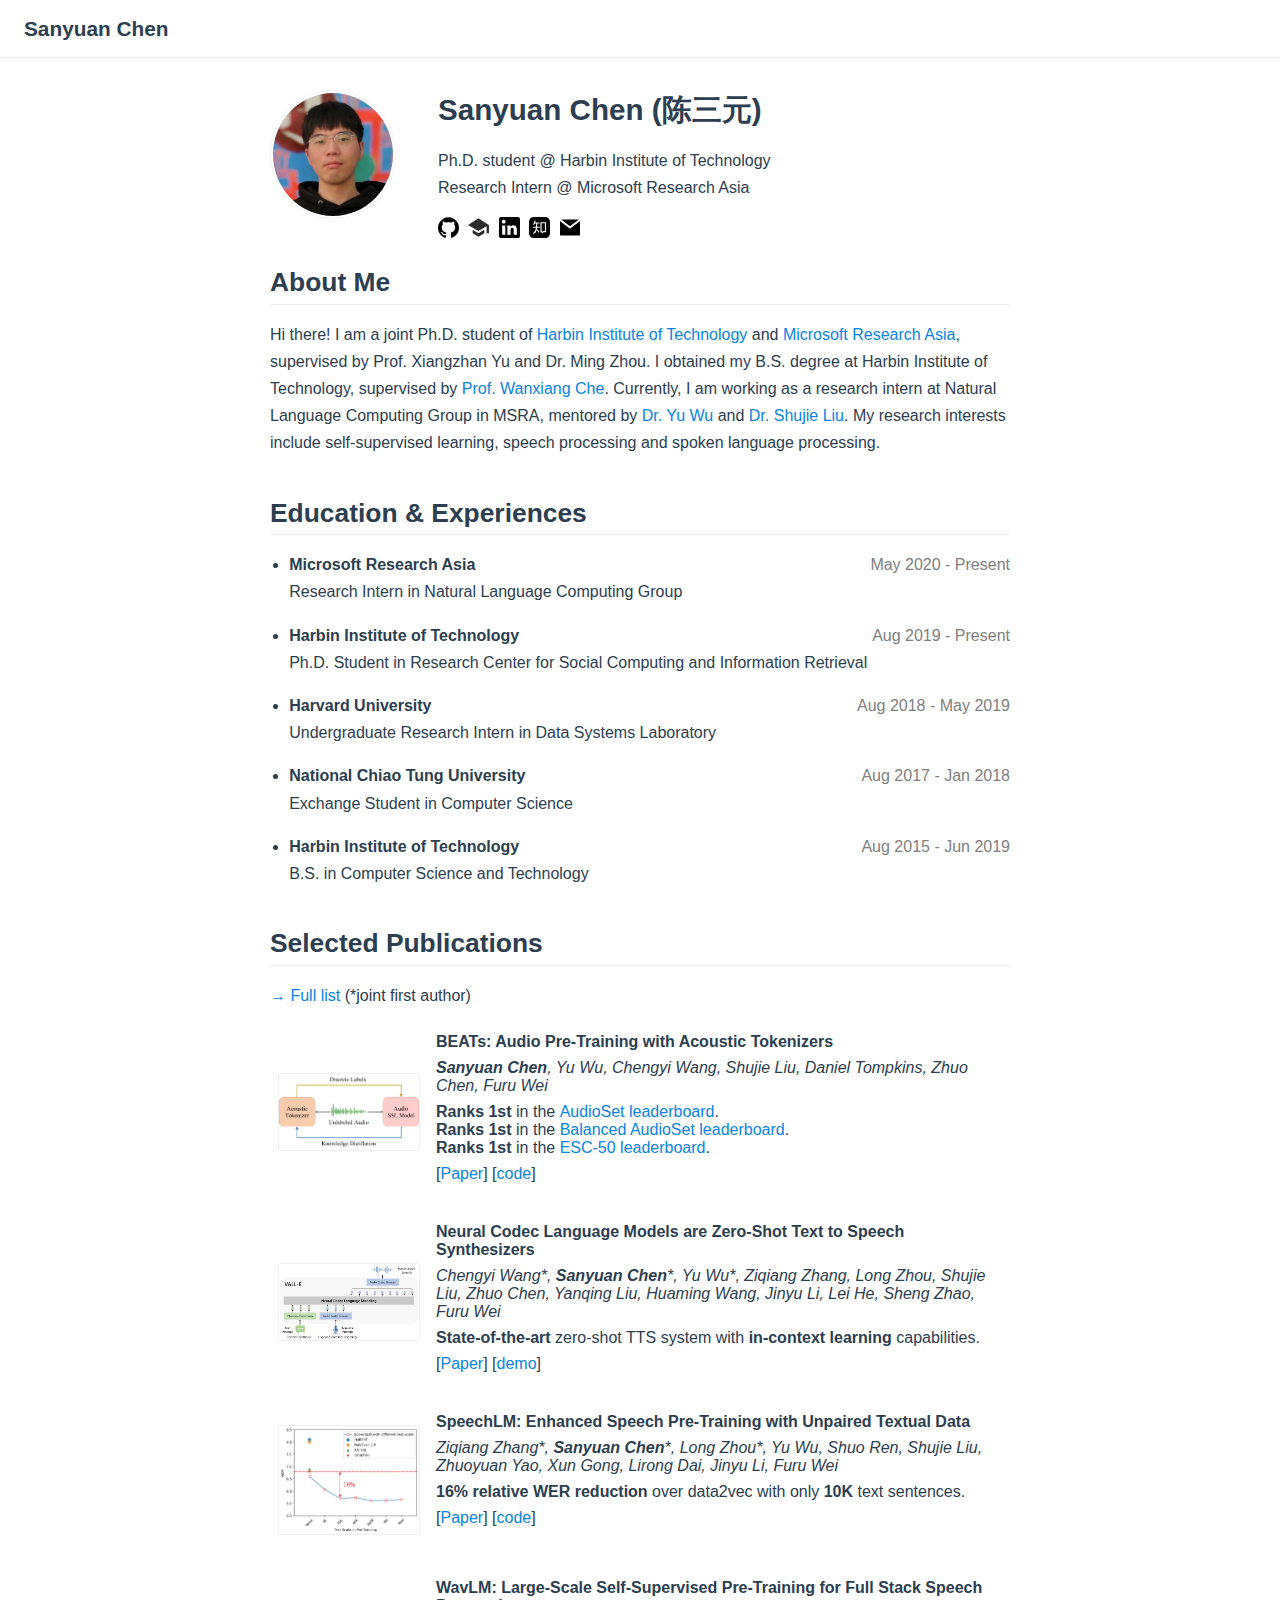
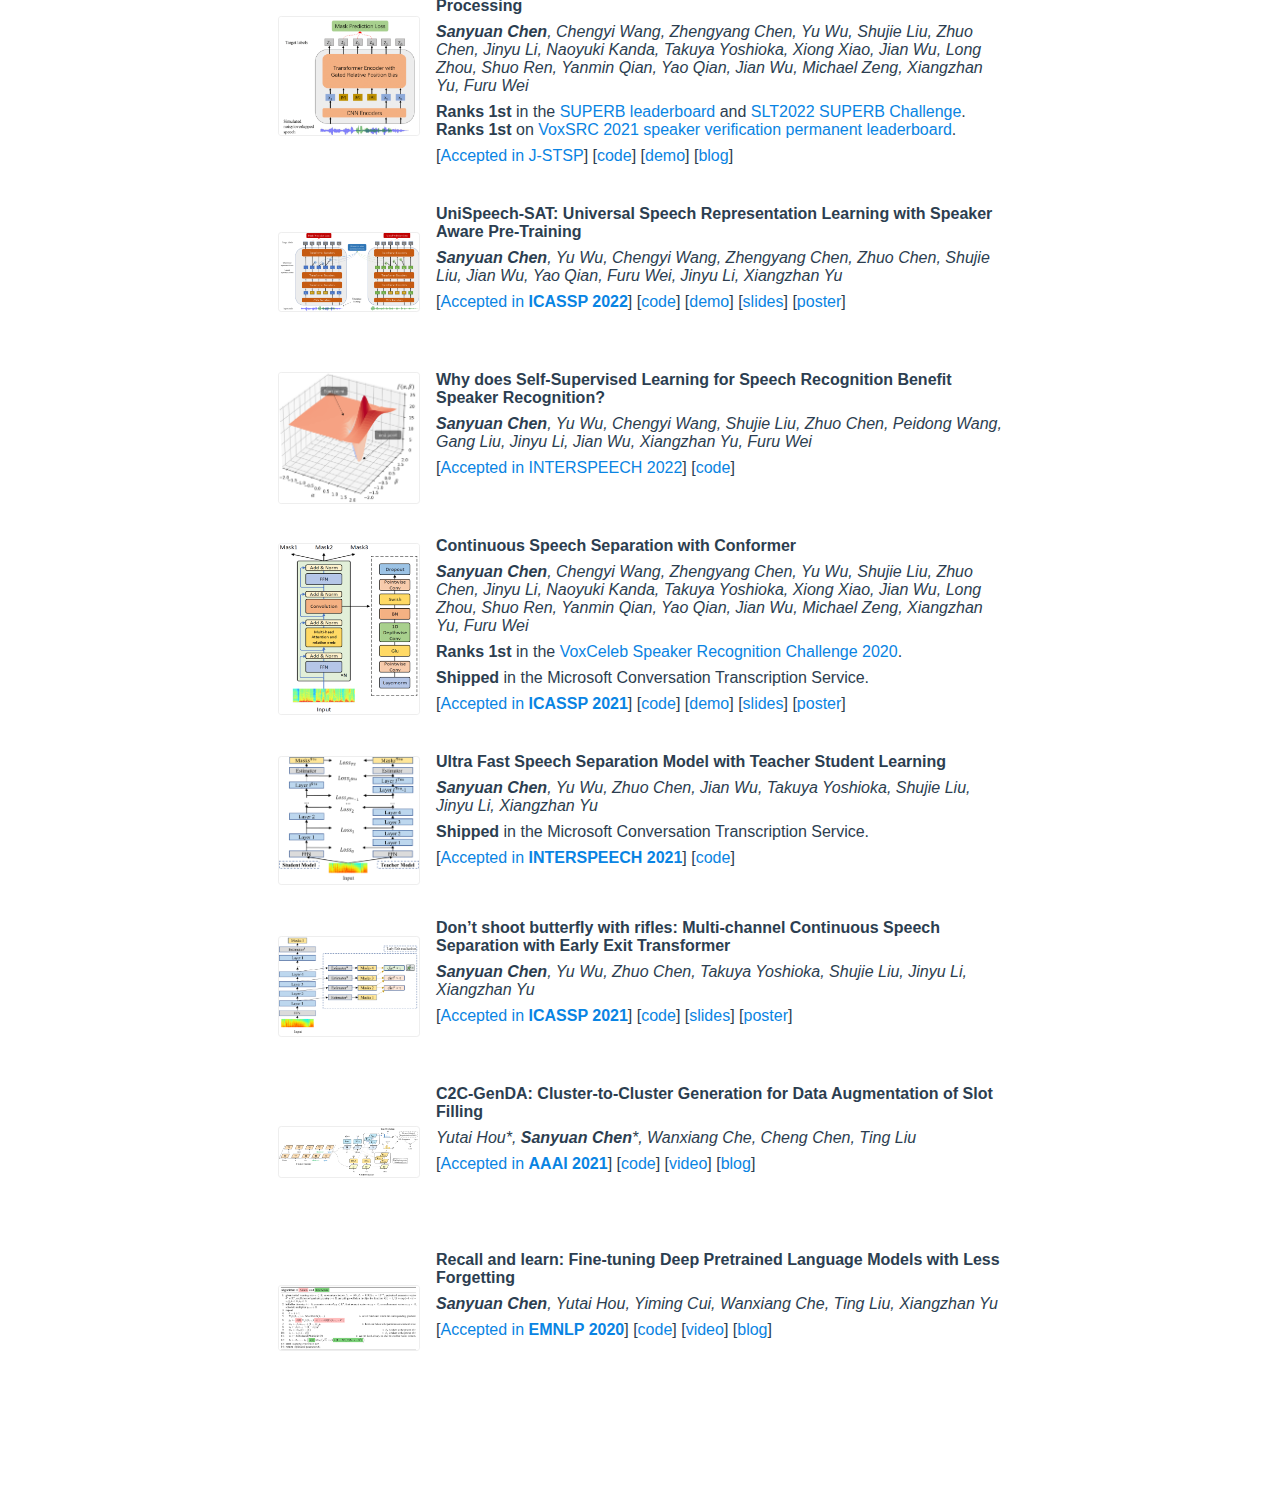
==== commit 8469d70c: "'update'" ====
--- a/index.html
+++ b/index.html
@@ -4,25 +4,25 @@
     <meta charset="utf-8">
     <meta name="viewport" content="width=device-width,initial-scale=1">
     <title>Sanyuan Chen</title>
-    <meta name="generator" content="VuePress 1.9.7">
+    <meta name="generator" content="VuePress 1.9.8">
     <link rel="icon" href="/logo.jpg">
     <meta name="description" content="The homepage of Sanyuan Chen">
     
-    <link rel="preload" href="/assets/css/0.styles.0709f6a6.css" as="style"><link rel="preload" href="/assets/js/app.a3ea9b31.js" as="script"><link rel="preload" href="/assets/js/2.60bfb94d.js" as="script"><link rel="preload" href="/assets/js/10.cb7926bc.js" as="script"><link rel="preload" href="/assets/js/4.8be3acd3.js" as="script"><link rel="preload" href="/assets/js/5.d0455bc0.js" as="script"><link rel="prefetch" href="/assets/js/3.a6ce3879.js"><link rel="prefetch" href="/assets/js/6.7e34c309.js"><link rel="prefetch" href="/assets/js/7.69ce8ed6.js"><link rel="prefetch" href="/assets/js/8.50f5ff4c.js"><link rel="prefetch" href="/assets/js/9.290fba8d.js">
-    <link rel="stylesheet" href="/assets/css/0.styles.0709f6a6.css">
+    <link rel="preload" href="/assets/css/0.styles.469c4a23.css" as="style"><link rel="preload" href="/assets/js/app.e8d63c78.js" as="script"><link rel="preload" href="/assets/js/2.67c3a897.js" as="script"><link rel="preload" href="/assets/js/10.f745528d.js" as="script"><link rel="preload" href="/assets/js/4.562b1183.js" as="script"><link rel="preload" href="/assets/js/5.a76404ff.js" as="script"><link rel="prefetch" href="/assets/js/3.0c53a967.js"><link rel="prefetch" href="/assets/js/6.da58b1b7.js"><link rel="prefetch" href="/assets/js/7.a788608d.js"><link rel="prefetch" href="/assets/js/8.c590d800.js"><link rel="prefetch" href="/assets/js/9.8ff6a0d0.js">
+    <link rel="stylesheet" href="/assets/css/0.styles.469c4a23.css">
   </head>
   <body>
     <div id="app" data-server-rendered="true"><div class="theme-container no-sidebar home-page"><header class="navbar"><div class="sidebar-button"><svg xmlns="http://www.w3.org/2000/svg" aria-hidden="true" role="img" viewBox="0 0 448 512" class="icon"><path fill="currentColor" d="M436 124H12c-6.627 0-12-5.373-12-12V80c0-6.627 5.373-12 12-12h424c6.627 0 12 5.373 12 12v32c0 6.627-5.373 12-12 12zm0 160H12c-6.627 0-12-5.373-12-12v-32c0-6.627 5.373-12 12-12h424c6.627 0 12 5.373 12 12v32c0 6.627-5.373 12-12 12zm0 160H12c-6.627 0-12-5.373-12-12v-32c0-6.627 5.373-12 12-12h424c6.627 0 12 5.373 12 12v32c0 6.627-5.373 12-12 12z"></path></svg></div> <a href="/" aria-current="page" class="home-link router-link-exact-active router-link-active"><!----> <span class="site-name">Sanyuan Chen</span></a> <div class="links"><!----> <!----></div></header> <div class="sidebar-mask"></div> <aside class="sidebar"><!---->  <!----> </aside> <main class="page"> <div class="theme-default-content content__default"><div class="profile"><div class="image"><img src="/profile1.jpg" alt></div> <div class="info"><div class="name">
       Sanyuan Chen (陈三元)
-    </div> <div class="bio"><p>Ph.D. student @ Harbin Institute of Technology <br> Research Intern @ Microsoft Research Asia</p></div> <div class="socials"><div><a href="https://github.com/Sanyuan-Chen" target="_blank"><img src="/icons/github.svg" alt="GitHub" title="GitHub"></a></div><div><a href="https://scholar.google.com/citations?user=XrZRIy0AAAAJ" target="_blank"><img src="/icons/google_scholar-mono.svg" alt="Google Scholar" title="Google Scholar"></a></div><div><a href="https://www.linkedin.com/in/sanyuan-chen-08a495167/" target="_blank"><img src="/icons/linkedin-mono.svg" alt="linkedin" title="linkedin"></a></div><div><a href="https://www.zhihu.com/people/mypleasure" target="_blank"><img src="/icons/zhihu-mono.svg" alt="Zhihu" title="Zhihu"></a></div><div><a href="mailto:sychen@ir.hit.edu.cn" target="_blank"><img src="/icons/email-mono.svg" alt="Email" title="Email"></a></div></div> <div class="contact"><div title="Contact me" class="email"></div></div> <!----></div></div> <h2 id="about-me"><a href="#about-me" class="header-anchor">#</a> About Me</h2> <p>Hi there! I am a joint Ph.D. student of <a href="http://en.hit.edu.cn/" target="_blank" rel="noopener noreferrer">Harbin Institute of Technology<span><svg xmlns="http://www.w3.org/2000/svg" aria-hidden="true" focusable="false" x="0px" y="0px" viewBox="0 0 100 100" width="15" height="15" class="icon outbound"><path fill="currentColor" d="M18.8,85.1h56l0,0c2.2,0,4-1.8,4-4v-32h-8v28h-48v-48h28v-8h-32l0,0c-2.2,0-4,1.8-4,4v56C14.8,83.3,16.6,85.1,18.8,85.1z"></path> <polygon fill="currentColor" points="45.7,48.7 51.3,54.3 77.2,28.5 77.2,37.2 85.2,37.2 85.2,14.9 62.8,14.9 62.8,22.9 71.5,22.9"></polygon></svg> <span class="sr-only">(opens new window)</span></span></a>  and <a href="https://www.microsoft.com/en-us/research/lab/microsoft-research-asia/" target="_blank" rel="noopener noreferrer">Microsoft Research Asia<span><svg xmlns="http://www.w3.org/2000/svg" aria-hidden="true" focusable="false" x="0px" y="0px" viewBox="0 0 100 100" width="15" height="15" class="icon outbound"><path fill="currentColor" d="M18.8,85.1h56l0,0c2.2,0,4-1.8,4-4v-32h-8v28h-48v-48h28v-8h-32l0,0c-2.2,0-4,1.8-4,4v56C14.8,83.3,16.6,85.1,18.8,85.1z"></path> <polygon fill="currentColor" points="45.7,48.7 51.3,54.3 77.2,28.5 77.2,37.2 85.2,37.2 85.2,14.9 62.8,14.9 62.8,22.9 71.5,22.9"></polygon></svg> <span class="sr-only">(opens new window)</span></span></a>, supervised by Prof. Xiangzhan Yu and Dr. Ming Zhou.
-I obtained my B.S. degree at Harbin Institute of Technology, supervised by <a href="http://ir.hit.edu.cn/~car/zh/" target="_blank" rel="noopener noreferrer">Prof. Wanxiang Che<span><svg xmlns="http://www.w3.org/2000/svg" aria-hidden="true" focusable="false" x="0px" y="0px" viewBox="0 0 100 100" width="15" height="15" class="icon outbound"><path fill="currentColor" d="M18.8,85.1h56l0,0c2.2,0,4-1.8,4-4v-32h-8v28h-48v-48h28v-8h-32l0,0c-2.2,0-4,1.8-4,4v56C14.8,83.3,16.6,85.1,18.8,85.1z"></path> <polygon fill="currentColor" points="45.7,48.7 51.3,54.3 77.2,28.5 77.2,37.2 85.2,37.2 85.2,14.9 62.8,14.9 62.8,22.9 71.5,22.9"></polygon></svg> <span class="sr-only">(opens new window)</span></span></a>.
-Currently, I am working as a research intern at Natural Language Computing Group in MSRA, mentored by <a href="https://www.microsoft.com/en-us/research/people/yuwu1/" target="_blank" rel="noopener noreferrer">Dr. Yu Wu<span><svg xmlns="http://www.w3.org/2000/svg" aria-hidden="true" focusable="false" x="0px" y="0px" viewBox="0 0 100 100" width="15" height="15" class="icon outbound"><path fill="currentColor" d="M18.8,85.1h56l0,0c2.2,0,4-1.8,4-4v-32h-8v28h-48v-48h28v-8h-32l0,0c-2.2,0-4,1.8-4,4v56C14.8,83.3,16.6,85.1,18.8,85.1z"></path> <polygon fill="currentColor" points="45.7,48.7 51.3,54.3 77.2,28.5 77.2,37.2 85.2,37.2 85.2,14.9 62.8,14.9 62.8,22.9 71.5,22.9"></polygon></svg> <span class="sr-only">(opens new window)</span></span></a> and <a href="https://www.microsoft.com/en-us/research/people/shujliu/" target="_blank" rel="noopener noreferrer">Dr. Shujie Liu<span><svg xmlns="http://www.w3.org/2000/svg" aria-hidden="true" focusable="false" x="0px" y="0px" viewBox="0 0 100 100" width="15" height="15" class="icon outbound"><path fill="currentColor" d="M18.8,85.1h56l0,0c2.2,0,4-1.8,4-4v-32h-8v28h-48v-48h28v-8h-32l0,0c-2.2,0-4,1.8-4,4v56C14.8,83.3,16.6,85.1,18.8,85.1z"></path> <polygon fill="currentColor" points="45.7,48.7 51.3,54.3 77.2,28.5 77.2,37.2 85.2,37.2 85.2,14.9 62.8,14.9 62.8,22.9 71.5,22.9"></polygon></svg> <span class="sr-only">(opens new window)</span></span></a>.
+    </div> <div class="bio"><p>Ph.D. student @ Harbin Institute of Technology <br> Research Intern @ Microsoft Research Asia</p></div> <div class="socials"><div><a href="https://github.com/Sanyuan-Chen" target="_blank"><img src="/icons/github.svg" alt="GitHub" title="GitHub"></a></div><div><a href="https://scholar.google.com/citations?user=XrZRIy0AAAAJ" target="_blank"><img src="/icons/google_scholar-mono.svg" alt="Google Scholar" title="Google Scholar"></a></div><div><a href="https://www.linkedin.com/in/sanyuan-chen-08a495167/" target="_blank"><img src="/icons/linkedin-mono.svg" alt="linkedin" title="linkedin"></a></div><div><a href="https://www.zhihu.com/people/mypleasure" target="_blank"><img src="/icons/zhihu-mono.svg" alt="Zhihu" title="Zhihu"></a></div><div><a href="mailto:sychen@ir.hit.edu.cn" target="_blank"><img src="/icons/email-mono.svg" alt="Email" title="Email"></a></div></div> <div class="contact"><div title="Contact me" class="email"></div></div> <!----></div></div> <h2 id="about-me"><a href="#about-me" class="header-anchor">#</a> About Me</h2> <p>Hi there! I am a joint Ph.D. student of <a href="http://en.hit.edu.cn/" target="_blank" rel="noopener noreferrer">Harbin Institute of Technology</a>  and <a href="https://www.microsoft.com/en-us/research/lab/microsoft-research-asia/" target="_blank" rel="noopener noreferrer">Microsoft Research Asia</a>, supervised by Prof. Xiangzhan Yu and Dr. Ming Zhou.
+I obtained my B.S. degree at Harbin Institute of Technology, supervised by <a href="http://ir.hit.edu.cn/~car/zh/" target="_blank" rel="noopener noreferrer">Prof. Wanxiang Che</a>.
+Currently, I am working as a research intern at Natural Language Computing Group in MSRA, mentored by <a href="https://www.microsoft.com/en-us/research/people/yuwu1/" target="_blank" rel="noopener noreferrer">Dr. Yu Wu</a> and <a href="https://www.microsoft.com/en-us/research/people/shujliu/" target="_blank" rel="noopener noreferrer">Dr. Shujie Liu</a>.
 My research interests include self-supervised learning, speech processing and spoken language processing.</p> <h2 id="education-experiences"><a href="#education-experiences" class="header-anchor">#</a> Education &amp; Experiences</h2> <ul><li><p><strong>Microsoft Research Asia</strong> <span style="color:gray;float:right;">May 2020 - Present</span> <br>
 Research Intern in Natural Language Computing Group</p></li> <li><p><strong>Harbin Institute of Technology</strong> <span style="color:gray;float:right;">Aug 2019 - Present</span> <br>
 Ph.D. Student in Research Center for Social Computing and Information Retrieval</p></li> <li><p><strong>Harvard University</strong> <span style="color:gray;float:right;">Aug 2018 - May 2019</span> <br>
 Undergraduate Research Intern in Data Systems Laboratory</p></li> <li><p><strong>National Chiao Tung University</strong> <span style="color:gray;float:right;">Aug 2017 - Jan 2018</span> <br>
 Exchange Student in Computer Science</p></li> <li><p><strong>Harbin Institute of Technology</strong> <span style="color:gray;float:right;">Aug 2015 - Jun 2019</span> <br>
-B.S. in Computer Science and Technology</p></li></ul> <h2 id="selected-publications"><a href="#selected-publications" class="header-anchor">#</a> Selected Publications</h2> <p><a href="https://scholar.google.com/citations?user=XrZRIy0AAAAJ" target="_blank" rel="noopener noreferrer">→ Full list<span><svg xmlns="http://www.w3.org/2000/svg" aria-hidden="true" focusable="false" x="0px" y="0px" viewBox="0 0 100 100" width="15" height="15" class="icon outbound"><path fill="currentColor" d="M18.8,85.1h56l0,0c2.2,0,4-1.8,4-4v-32h-8v28h-48v-48h28v-8h-32l0,0c-2.2,0-4,1.8-4,4v56C14.8,83.3,16.6,85.1,18.8,85.1z"></path> <polygon fill="currentColor" points="45.7,48.7 51.3,54.3 77.2,28.5 77.2,37.2 85.2,37.2 85.2,14.9 62.8,14.9 62.8,22.9 71.5,22.9"></polygon></svg> <span class="sr-only">(opens new window)</span></span></a>  (*joint first author)</p> <div class="md-card"><div class="card-image"><img src="/projects/BEATs.png" alt></div> <div class="card-content"><p><strong>BEATs: Audio Pre-Training with Acoustic Tokenizers</strong></p> <p><em><strong>Sanyuan Chen</strong>, Yu Wu, Chengyi Wang, Shujie Liu, Daniel Tompkins, Zhuo Chen, Furu Wei</em></p> <p><strong>Ranks 1st</strong> in the <a href="https://paperswithcode.com/sota/audio-classification-on-audioset" target="_blank" rel="noopener noreferrer">AudioSet leaderboard<span><svg xmlns="http://www.w3.org/2000/svg" aria-hidden="true" focusable="false" x="0px" y="0px" viewBox="0 0 100 100" width="15" height="15" class="icon outbound"><path fill="currentColor" d="M18.8,85.1h56l0,0c2.2,0,4-1.8,4-4v-32h-8v28h-48v-48h28v-8h-32l0,0c-2.2,0-4,1.8-4,4v56C14.8,83.3,16.6,85.1,18.8,85.1z"></path> <polygon fill="currentColor" points="45.7,48.7 51.3,54.3 77.2,28.5 77.2,37.2 85.2,37.2 85.2,14.9 62.8,14.9 62.8,22.9 71.5,22.9"></polygon></svg> <span class="sr-only">(opens new window)</span></span></a>.<br> <strong>Ranks 1st</strong> in the <a href="https://paperswithcode.com/sota/audio-classification-on-balanced-audio-set" target="_blank" rel="noopener noreferrer">Balanced AudioSet leaderboard<span><svg xmlns="http://www.w3.org/2000/svg" aria-hidden="true" focusable="false" x="0px" y="0px" viewBox="0 0 100 100" width="15" height="15" class="icon outbound"><path fill="currentColor" d="M18.8,85.1h56l0,0c2.2,0,4-1.8,4-4v-32h-8v28h-48v-48h28v-8h-32l0,0c-2.2,0-4,1.8-4,4v56C14.8,83.3,16.6,85.1,18.8,85.1z"></path> <polygon fill="currentColor" points="45.7,48.7 51.3,54.3 77.2,28.5 77.2,37.2 85.2,37.2 85.2,14.9 62.8,14.9 62.8,22.9 71.5,22.9"></polygon></svg> <span class="sr-only">(opens new window)</span></span></a>.<br> <strong>Ranks 1st</strong> in the <a href="https://paperswithcode.com/sota/audio-classification-on-esc-50" target="_blank" rel="noopener noreferrer">ESC-50 leaderboard<span><svg xmlns="http://www.w3.org/2000/svg" aria-hidden="true" focusable="false" x="0px" y="0px" viewBox="0 0 100 100" width="15" height="15" class="icon outbound"><path fill="currentColor" d="M18.8,85.1h56l0,0c2.2,0,4-1.8,4-4v-32h-8v28h-48v-48h28v-8h-32l0,0c-2.2,0-4,1.8-4,4v56C14.8,83.3,16.6,85.1,18.8,85.1z"></path> <polygon fill="currentColor" points="45.7,48.7 51.3,54.3 77.2,28.5 77.2,37.2 85.2,37.2 85.2,14.9 62.8,14.9 62.8,22.9 71.5,22.9"></polygon></svg> <span class="sr-only">(opens new window)</span></span></a>.</p> <p>[<a href="https://arxiv.org/abs/2212.09058" target="_blank" rel="noopener noreferrer">Paper<span><svg xmlns="http://www.w3.org/2000/svg" aria-hidden="true" focusable="false" x="0px" y="0px" viewBox="0 0 100 100" width="15" height="15" class="icon outbound"><path fill="currentColor" d="M18.8,85.1h56l0,0c2.2,0,4-1.8,4-4v-32h-8v28h-48v-48h28v-8h-32l0,0c-2.2,0-4,1.8-4,4v56C14.8,83.3,16.6,85.1,18.8,85.1z"></path> <polygon fill="currentColor" points="45.7,48.7 51.3,54.3 77.2,28.5 77.2,37.2 85.2,37.2 85.2,14.9 62.8,14.9 62.8,22.9 71.5,22.9"></polygon></svg> <span class="sr-only">(opens new window)</span></span></a>] [<a href="https://aka.ms/beats" target="_blank" rel="noopener noreferrer">code<span><svg xmlns="http://www.w3.org/2000/svg" aria-hidden="true" focusable="false" x="0px" y="0px" viewBox="0 0 100 100" width="15" height="15" class="icon outbound"><path fill="currentColor" d="M18.8,85.1h56l0,0c2.2,0,4-1.8,4-4v-32h-8v28h-48v-48h28v-8h-32l0,0c-2.2,0-4,1.8-4,4v56C14.8,83.3,16.6,85.1,18.8,85.1z"></path> <polygon fill="currentColor" points="45.7,48.7 51.3,54.3 77.2,28.5 77.2,37.2 85.2,37.2 85.2,14.9 62.8,14.9 62.8,22.9 71.5,22.9"></polygon></svg> <span class="sr-only">(opens new window)</span></span></a>]</p></div></div> <div class="md-card"><div class="card-image"><img src="/projects/VALLE.jpg" alt></div> <div class="card-content"><p><strong>Neural Codec Language Models are Zero-Shot Text to Speech Synthesizers</strong></p> <p><em>Chengyi Wang*, <strong>Sanyuan Chen</strong>*, Yu Wu*, Ziqiang Zhang, Long Zhou, Shujie Liu, Zhuo Chen, Yanqing Liu, Huaming Wang, Jinyu Li, Lei He, Sheng Zhao, Furu Wei</em></p> <p><strong>State-of-the-art</strong> zero-shot TTS system with <strong>in-context learning</strong> capabilities.</p> <p>[<a href="https://arxiv.org/abs/2301.02111" target="_blank" rel="noopener noreferrer">Paper<span><svg xmlns="http://www.w3.org/2000/svg" aria-hidden="true" focusable="false" x="0px" y="0px" viewBox="0 0 100 100" width="15" height="15" class="icon outbound"><path fill="currentColor" d="M18.8,85.1h56l0,0c2.2,0,4-1.8,4-4v-32h-8v28h-48v-48h28v-8h-32l0,0c-2.2,0-4,1.8-4,4v56C14.8,83.3,16.6,85.1,18.8,85.1z"></path> <polygon fill="currentColor" points="45.7,48.7 51.3,54.3 77.2,28.5 77.2,37.2 85.2,37.2 85.2,14.9 62.8,14.9 62.8,22.9 71.5,22.9"></polygon></svg> <span class="sr-only">(opens new window)</span></span></a>] [<a href="https://aka.ms/valle" target="_blank" rel="noopener noreferrer">demo<span><svg xmlns="http://www.w3.org/2000/svg" aria-hidden="true" focusable="false" x="0px" y="0px" viewBox="0 0 100 100" width="15" height="15" class="icon outbound"><path fill="currentColor" d="M18.8,85.1h56l0,0c2.2,0,4-1.8,4-4v-32h-8v28h-48v-48h28v-8h-32l0,0c-2.2,0-4,1.8-4,4v56C14.8,83.3,16.6,85.1,18.8,85.1z"></path> <polygon fill="currentColor" points="45.7,48.7 51.3,54.3 77.2,28.5 77.2,37.2 85.2,37.2 85.2,14.9 62.8,14.9 62.8,22.9 71.5,22.9"></polygon></svg> <span class="sr-only">(opens new window)</span></span></a>]</p></div></div> <div class="md-card"><div class="card-image"><img src="/projects/SpeechLM.png" alt></div> <div class="card-content"><p><strong>SpeechLM: Enhanced Speech Pre-Training with Unpaired Textual Data</strong></p> <p><em>Ziqiang Zhang*, <strong>Sanyuan Chen</strong>*, Long Zhou*, Yu Wu, Shuo Ren, Shujie Liu, Zhuoyuan Yao, Xun Gong, Lirong Dai, Jinyu Li, Furu Wei</em></p> <p><strong>16% relative WER reduction</strong> over data2vec with only <strong>10K</strong> text sentences.</p> <p>[<a href="https://arxiv.org/abs/2209.15329" target="_blank" rel="noopener noreferrer">Paper<span><svg xmlns="http://www.w3.org/2000/svg" aria-hidden="true" focusable="false" x="0px" y="0px" viewBox="0 0 100 100" width="15" height="15" class="icon outbound"><path fill="currentColor" d="M18.8,85.1h56l0,0c2.2,0,4-1.8,4-4v-32h-8v28h-48v-48h28v-8h-32l0,0c-2.2,0-4,1.8-4,4v56C14.8,83.3,16.6,85.1,18.8,85.1z"></path> <polygon fill="currentColor" points="45.7,48.7 51.3,54.3 77.2,28.5 77.2,37.2 85.2,37.2 85.2,14.9 62.8,14.9 62.8,22.9 71.5,22.9"></polygon></svg> <span class="sr-only">(opens new window)</span></span></a>] [<a href="https://aka.ms/speechlm" target="_blank" rel="noopener noreferrer">code<span><svg xmlns="http://www.w3.org/2000/svg" aria-hidden="true" focusable="false" x="0px" y="0px" viewBox="0 0 100 100" width="15" height="15" class="icon outbound"><path fill="currentColor" d="M18.8,85.1h56l0,0c2.2,0,4-1.8,4-4v-32h-8v28h-48v-48h28v-8h-32l0,0c-2.2,0-4,1.8-4,4v56C14.8,83.3,16.6,85.1,18.8,85.1z"></path> <polygon fill="currentColor" points="45.7,48.7 51.3,54.3 77.2,28.5 77.2,37.2 85.2,37.2 85.2,14.9 62.8,14.9 62.8,22.9 71.5,22.9"></polygon></svg> <span class="sr-only">(opens new window)</span></span></a>]</p></div></div> <div class="md-card"><div class="card-image"><img src="/projects/WavLM.png" alt></div> <div class="card-content"><p><strong>WavLM: Large-Scale Self-Supervised Pre-Training for Full Stack Speech Processing</strong></p> <p><em><strong>Sanyuan Chen</strong>, Chengyi Wang, Zhengyang Chen, Yu Wu, Shujie Liu, Zhuo Chen, Jinyu Li, Naoyuki Kanda, Takuya Yoshioka, Xiong Xiao, Jian Wu, Long Zhou, Shuo Ren, Yanmin Qian, Yao Qian, Jian Wu, Michael Zeng, Xiangzhan Yu, Furu Wei</em></p> <p><strong>Ranks 1st</strong> in the <a href="https://superbbenchmark.org/leaderboard" target="_blank" rel="noopener noreferrer">SUPERB leaderboard<span><svg xmlns="http://www.w3.org/2000/svg" aria-hidden="true" focusable="false" x="0px" y="0px" viewBox="0 0 100 100" width="15" height="15" class="icon outbound"><path fill="currentColor" d="M18.8,85.1h56l0,0c2.2,0,4-1.8,4-4v-32h-8v28h-48v-48h28v-8h-32l0,0c-2.2,0-4,1.8-4,4v56C14.8,83.3,16.6,85.1,18.8,85.1z"></path> <polygon fill="currentColor" points="45.7,48.7 51.3,54.3 77.2,28.5 77.2,37.2 85.2,37.2 85.2,14.9 62.8,14.9 62.8,22.9 71.5,22.9"></polygon></svg> <span class="sr-only">(opens new window)</span></span></a> and <a href="https://superbbenchmark.org/" target="_blank" rel="noopener noreferrer">SLT2022 SUPERB Challenge<span><svg xmlns="http://www.w3.org/2000/svg" aria-hidden="true" focusable="false" x="0px" y="0px" viewBox="0 0 100 100" width="15" height="15" class="icon outbound"><path fill="currentColor" d="M18.8,85.1h56l0,0c2.2,0,4-1.8,4-4v-32h-8v28h-48v-48h28v-8h-32l0,0c-2.2,0-4,1.8-4,4v56C14.8,83.3,16.6,85.1,18.8,85.1z"></path> <polygon fill="currentColor" points="45.7,48.7 51.3,54.3 77.2,28.5 77.2,37.2 85.2,37.2 85.2,14.9 62.8,14.9 62.8,22.9 71.5,22.9"></polygon></svg> <span class="sr-only">(opens new window)</span></span></a>.<br> <strong>Ranks 1st</strong> on <a href="https://competitions.codalab.org/competitions/34066#results" target="_blank" rel="noopener noreferrer">VoxSRC 2021 speaker verification permanent leaderboard<span><svg xmlns="http://www.w3.org/2000/svg" aria-hidden="true" focusable="false" x="0px" y="0px" viewBox="0 0 100 100" width="15" height="15" class="icon outbound"><path fill="currentColor" d="M18.8,85.1h56l0,0c2.2,0,4-1.8,4-4v-32h-8v28h-48v-48h28v-8h-32l0,0c-2.2,0-4,1.8-4,4v56C14.8,83.3,16.6,85.1,18.8,85.1z"></path> <polygon fill="currentColor" points="45.7,48.7 51.3,54.3 77.2,28.5 77.2,37.2 85.2,37.2 85.2,14.9 62.8,14.9 62.8,22.9 71.5,22.9"></polygon></svg> <span class="sr-only">(opens new window)</span></span></a>.</p> <p>[<a href="https://ieeexplore.ieee.org/document/9814838" target="_blank" rel="noopener noreferrer">Accepted in J-STSP<span><svg xmlns="http://www.w3.org/2000/svg" aria-hidden="true" focusable="false" x="0px" y="0px" viewBox="0 0 100 100" width="15" height="15" class="icon outbound"><path fill="currentColor" d="M18.8,85.1h56l0,0c2.2,0,4-1.8,4-4v-32h-8v28h-48v-48h28v-8h-32l0,0c-2.2,0-4,1.8-4,4v56C14.8,83.3,16.6,85.1,18.8,85.1z"></path> <polygon fill="currentColor" points="45.7,48.7 51.3,54.3 77.2,28.5 77.2,37.2 85.2,37.2 85.2,14.9 62.8,14.9 62.8,22.9 71.5,22.9"></polygon></svg> <span class="sr-only">(opens new window)</span></span></a>] [<a href="https://aka.ms/wavlm" target="_blank" rel="noopener noreferrer">code<span><svg xmlns="http://www.w3.org/2000/svg" aria-hidden="true" focusable="false" x="0px" y="0px" viewBox="0 0 100 100" width="15" height="15" class="icon outbound"><path fill="currentColor" d="M18.8,85.1h56l0,0c2.2,0,4-1.8,4-4v-32h-8v28h-48v-48h28v-8h-32l0,0c-2.2,0-4,1.8-4,4v56C14.8,83.3,16.6,85.1,18.8,85.1z"></path> <polygon fill="currentColor" points="45.7,48.7 51.3,54.3 77.2,28.5 77.2,37.2 85.2,37.2 85.2,14.9 62.8,14.9 62.8,22.9 71.5,22.9"></polygon></svg> <span class="sr-only">(opens new window)</span></span></a>] [<a href="https://huggingface.co/spaces/microsoft/wavlm-speaker-verification" target="_blank" rel="noopener noreferrer">demo<span><svg xmlns="http://www.w3.org/2000/svg" aria-hidden="true" focusable="false" x="0px" y="0px" viewBox="0 0 100 100" width="15" height="15" class="icon outbound"><path fill="currentColor" d="M18.8,85.1h56l0,0c2.2,0,4-1.8,4-4v-32h-8v28h-48v-48h28v-8h-32l0,0c-2.2,0-4,1.8-4,4v56C14.8,83.3,16.6,85.1,18.8,85.1z"></path> <polygon fill="currentColor" points="45.7,48.7 51.3,54.3 77.2,28.5 77.2,37.2 85.2,37.2 85.2,14.9 62.8,14.9 62.8,22.9 71.5,22.9"></polygon></svg> <span class="sr-only">(opens new window)</span></span></a>] [<a href="https://www.msra.cn/zh-cn/news/features/wavlm" target="_blank" rel="noopener noreferrer">blog<span><svg xmlns="http://www.w3.org/2000/svg" aria-hidden="true" focusable="false" x="0px" y="0px" viewBox="0 0 100 100" width="15" height="15" class="icon outbound"><path fill="currentColor" d="M18.8,85.1h56l0,0c2.2,0,4-1.8,4-4v-32h-8v28h-48v-48h28v-8h-32l0,0c-2.2,0-4,1.8-4,4v56C14.8,83.3,16.6,85.1,18.8,85.1z"></path> <polygon fill="currentColor" points="45.7,48.7 51.3,54.3 77.2,28.5 77.2,37.2 85.2,37.2 85.2,14.9 62.8,14.9 62.8,22.9 71.5,22.9"></polygon></svg> <span class="sr-only">(opens new window)</span></span></a>]</p></div></div> <div class="md-card"><div class="card-image"><img src="/projects/UniSpeech-SAT.png" alt></div> <div class="card-content"><p><strong>UniSpeech-SAT: Universal Speech Representation Learning with Speaker Aware Pre-Training</strong></p> <p><em><strong>Sanyuan Chen</strong>, Yu Wu, Chengyi Wang, Zhengyang Chen, Zhuo Chen, Shujie Liu, Jian Wu, Yao Qian, Furu Wei, Jinyu Li, Xiangzhan Yu</em></p> <p>[<a href="https://ieeexplore.ieee.org/abstract/document/9747077" target="_blank" rel="noopener noreferrer">Accepted in <strong>ICASSP 2022</strong><span><svg xmlns="http://www.w3.org/2000/svg" aria-hidden="true" focusable="false" x="0px" y="0px" viewBox="0 0 100 100" width="15" height="15" class="icon outbound"><path fill="currentColor" d="M18.8,85.1h56l0,0c2.2,0,4-1.8,4-4v-32h-8v28h-48v-48h28v-8h-32l0,0c-2.2,0-4,1.8-4,4v56C14.8,83.3,16.6,85.1,18.8,85.1z"></path> <polygon fill="currentColor" points="45.7,48.7 51.3,54.3 77.2,28.5 77.2,37.2 85.2,37.2 85.2,14.9 62.8,14.9 62.8,22.9 71.5,22.9"></polygon></svg> <span class="sr-only">(opens new window)</span></span></a>] [<a href="https://github.com/microsoft/UniSpeech" target="_blank" rel="noopener noreferrer">code<span><svg xmlns="http://www.w3.org/2000/svg" aria-hidden="true" focusable="false" x="0px" y="0px" viewBox="0 0 100 100" width="15" height="15" class="icon outbound"><path fill="currentColor" d="M18.8,85.1h56l0,0c2.2,0,4-1.8,4-4v-32h-8v28h-48v-48h28v-8h-32l0,0c-2.2,0-4,1.8-4,4v56C14.8,83.3,16.6,85.1,18.8,85.1z"></path> <polygon fill="currentColor" points="45.7,48.7 51.3,54.3 77.2,28.5 77.2,37.2 85.2,37.2 85.2,14.9 62.8,14.9 62.8,22.9 71.5,22.9"></polygon></svg> <span class="sr-only">(opens new window)</span></span></a>] [<a href="https://huggingface.co/spaces/microsoft/unispeech-speaker-verification" target="_blank" rel="noopener noreferrer">demo<span><svg xmlns="http://www.w3.org/2000/svg" aria-hidden="true" focusable="false" x="0px" y="0px" viewBox="0 0 100 100" width="15" height="15" class="icon outbound"><path fill="currentColor" d="M18.8,85.1h56l0,0c2.2,0,4-1.8,4-4v-32h-8v28h-48v-48h28v-8h-32l0,0c-2.2,0-4,1.8-4,4v56C14.8,83.3,16.6,85.1,18.8,85.1z"></path> <polygon fill="currentColor" points="45.7,48.7 51.3,54.3 77.2,28.5 77.2,37.2 85.2,37.2 85.2,14.9 62.8,14.9 62.8,22.9 71.5,22.9"></polygon></svg> <span class="sr-only">(opens new window)</span></span></a>] [<a href="https://sigport.org/documents/unispeech-sat-universal-speech-representation-learning-speaker-aware-pre-training-0" target="_blank" rel="noopener noreferrer">slides<span><svg xmlns="http://www.w3.org/2000/svg" aria-hidden="true" focusable="false" x="0px" y="0px" viewBox="0 0 100 100" width="15" height="15" class="icon outbound"><path fill="currentColor" d="M18.8,85.1h56l0,0c2.2,0,4-1.8,4-4v-32h-8v28h-48v-48h28v-8h-32l0,0c-2.2,0-4,1.8-4,4v56C14.8,83.3,16.6,85.1,18.8,85.1z"></path> <polygon fill="currentColor" points="45.7,48.7 51.3,54.3 77.2,28.5 77.2,37.2 85.2,37.2 85.2,14.9 62.8,14.9 62.8,22.9 71.5,22.9"></polygon></svg> <span class="sr-only">(opens new window)</span></span></a>] [<a href="https://sigport.org/documents/unispeech-sat-universal-speech-representation-learning-speaker-aware-pre-training" target="_blank" rel="noopener noreferrer">poster<span><svg xmlns="http://www.w3.org/2000/svg" aria-hidden="true" focusable="false" x="0px" y="0px" viewBox="0 0 100 100" width="15" height="15" class="icon outbound"><path fill="currentColor" d="M18.8,85.1h56l0,0c2.2,0,4-1.8,4-4v-32h-8v28h-48v-48h28v-8h-32l0,0c-2.2,0-4,1.8-4,4v56C14.8,83.3,16.6,85.1,18.8,85.1z"></path> <polygon fill="currentColor" points="45.7,48.7 51.3,54.3 77.2,28.5 77.2,37.2 85.2,37.2 85.2,14.9 62.8,14.9 62.8,22.9 71.5,22.9"></polygon></svg> <span class="sr-only">(opens new window)</span></span></a>]</p></div></div> <div class="md-card"><div class="card-image"><img src="/projects/Why_SSL2ASR_benifit_SID.png" alt></div> <div class="card-content"><p><strong>Why does Self-Supervised Learning for Speech Recognition Benefit Speaker Recognition?</strong></p> <p><em><strong>Sanyuan Chen</strong>, Yu Wu, Chengyi Wang, Shujie Liu, Zhuo Chen, Peidong Wang, Gang Liu, Jinyu Li, Jian Wu, Xiangzhan Yu, Furu Wei</em></p> <p>[<a href="https://arxiv.org/pdf/2204.12765" target="_blank" rel="noopener noreferrer">Accepted in INTERSPEECH 2022<span><svg xmlns="http://www.w3.org/2000/svg" aria-hidden="true" focusable="false" x="0px" y="0px" viewBox="0 0 100 100" width="15" height="15" class="icon outbound"><path fill="currentColor" d="M18.8,85.1h56l0,0c2.2,0,4-1.8,4-4v-32h-8v28h-48v-48h28v-8h-32l0,0c-2.2,0-4,1.8-4,4v56C14.8,83.3,16.6,85.1,18.8,85.1z"></path> <polygon fill="currentColor" points="45.7,48.7 51.3,54.3 77.2,28.5 77.2,37.2 85.2,37.2 85.2,14.9 62.8,14.9 62.8,22.9 71.5,22.9"></polygon></svg> <span class="sr-only">(opens new window)</span></span></a>] [<a href="https://github.com/microsoft/UniSpeech" target="_blank" rel="noopener noreferrer">code<span><svg xmlns="http://www.w3.org/2000/svg" aria-hidden="true" focusable="false" x="0px" y="0px" viewBox="0 0 100 100" width="15" height="15" class="icon outbound"><path fill="currentColor" d="M18.8,85.1h56l0,0c2.2,0,4-1.8,4-4v-32h-8v28h-48v-48h28v-8h-32l0,0c-2.2,0-4,1.8-4,4v56C14.8,83.3,16.6,85.1,18.8,85.1z"></path> <polygon fill="currentColor" points="45.7,48.7 51.3,54.3 77.2,28.5 77.2,37.2 85.2,37.2 85.2,14.9 62.8,14.9 62.8,22.9 71.5,22.9"></polygon></svg> <span class="sr-only">(opens new window)</span></span></a>]</p></div></div> <div class="md-card"><div class="card-image"><img src="/projects/Conformer.png" alt></div> <div class="card-content"><p><strong>Continuous Speech Separation with Conformer</strong></p> <p><em><strong>Sanyuan Chen</strong>, Chengyi Wang, Zhengyang Chen, Yu Wu, Shujie Liu, Zhuo Chen, Jinyu Li, Naoyuki Kanda, Takuya Yoshioka, Xiong Xiao, Jian Wu, Long Zhou, Shuo Ren, Yanmin Qian, Yao Qian, Jian Wu, Michael Zeng, Xiangzhan Yu, Furu Wei</em></p> <p><strong>Ranks 1st</strong> in the <a href="https://competitions.codalab.org/competitions/26357#results" target="_blank" rel="noopener noreferrer">VoxCeleb Speaker Recognition Challenge 2020<span><svg xmlns="http://www.w3.org/2000/svg" aria-hidden="true" focusable="false" x="0px" y="0px" viewBox="0 0 100 100" width="15" height="15" class="icon outbound"><path fill="currentColor" d="M18.8,85.1h56l0,0c2.2,0,4-1.8,4-4v-32h-8v28h-48v-48h28v-8h-32l0,0c-2.2,0-4,1.8-4,4v56C14.8,83.3,16.6,85.1,18.8,85.1z"></path> <polygon fill="currentColor" points="45.7,48.7 51.3,54.3 77.2,28.5 77.2,37.2 85.2,37.2 85.2,14.9 62.8,14.9 62.8,22.9 71.5,22.9"></polygon></svg> <span class="sr-only">(opens new window)</span></span></a>.</p> <p><strong>Shipped</strong> in the Microsoft Conversation Transcription Service.</p> <p>[<a href="https://ieeexplore.ieee.org/document/9413423" target="_blank" rel="noopener noreferrer">Accepted in <strong>ICASSP 2021</strong><span><svg xmlns="http://www.w3.org/2000/svg" aria-hidden="true" focusable="false" x="0px" y="0px" viewBox="0 0 100 100" width="15" height="15" class="icon outbound"><path fill="currentColor" d="M18.8,85.1h56l0,0c2.2,0,4-1.8,4-4v-32h-8v28h-48v-48h28v-8h-32l0,0c-2.2,0-4,1.8-4,4v56C14.8,83.3,16.6,85.1,18.8,85.1z"></path> <polygon fill="currentColor" points="45.7,48.7 51.3,54.3 77.2,28.5 77.2,37.2 85.2,37.2 85.2,14.9 62.8,14.9 62.8,22.9 71.5,22.9"></polygon></svg> <span class="sr-only">(opens new window)</span></span></a>] [<a href="https://github.com/Sanyuan-Chen/CSS_with_Conformer" target="_blank" rel="noopener noreferrer">code<span><svg xmlns="http://www.w3.org/2000/svg" aria-hidden="true" focusable="false" x="0px" y="0px" viewBox="0 0 100 100" width="15" height="15" class="icon outbound"><path fill="currentColor" d="M18.8,85.1h56l0,0c2.2,0,4-1.8,4-4v-32h-8v28h-48v-48h28v-8h-32l0,0c-2.2,0-4,1.8-4,4v56C14.8,83.3,16.6,85.1,18.8,85.1z"></path> <polygon fill="currentColor" points="45.7,48.7 51.3,54.3 77.2,28.5 77.2,37.2 85.2,37.2 85.2,14.9 62.8,14.9 62.8,22.9 71.5,22.9"></polygon></svg> <span class="sr-only">(opens new window)</span></span></a>] [<a href="https://www.youtube.com/watch?v=WRfPBnWc2qQ&amp;t=3s" target="_blank" rel="noopener noreferrer">demo<span><svg xmlns="http://www.w3.org/2000/svg" aria-hidden="true" focusable="false" x="0px" y="0px" viewBox="0 0 100 100" width="15" height="15" class="icon outbound"><path fill="currentColor" d="M18.8,85.1h56l0,0c2.2,0,4-1.8,4-4v-32h-8v28h-48v-48h28v-8h-32l0,0c-2.2,0-4,1.8-4,4v56C14.8,83.3,16.6,85.1,18.8,85.1z"></path> <polygon fill="currentColor" points="45.7,48.7 51.3,54.3 77.2,28.5 77.2,37.2 85.2,37.2 85.2,14.9 62.8,14.9 62.8,22.9 71.5,22.9"></polygon></svg> <span class="sr-only">(opens new window)</span></span></a>] [<a href="https://sigport.org/documents/continuous-speech-separation-conformer-0" target="_blank" rel="noopener noreferrer">slides<span><svg xmlns="http://www.w3.org/2000/svg" aria-hidden="true" focusable="false" x="0px" y="0px" viewBox="0 0 100 100" width="15" height="15" class="icon outbound"><path fill="currentColor" d="M18.8,85.1h56l0,0c2.2,0,4-1.8,4-4v-32h-8v28h-48v-48h28v-8h-32l0,0c-2.2,0-4,1.8-4,4v56C14.8,83.3,16.6,85.1,18.8,85.1z"></path> <polygon fill="currentColor" points="45.7,48.7 51.3,54.3 77.2,28.5 77.2,37.2 85.2,37.2 85.2,14.9 62.8,14.9 62.8,22.9 71.5,22.9"></polygon></svg> <span class="sr-only">(opens new window)</span></span></a>] [<a href="https://sigport.org/documents/continuous-speech-separation-conformer" target="_blank" rel="noopener noreferrer">poster<span><svg xmlns="http://www.w3.org/2000/svg" aria-hidden="true" focusable="false" x="0px" y="0px" viewBox="0 0 100 100" width="15" height="15" class="icon outbound"><path fill="currentColor" d="M18.8,85.1h56l0,0c2.2,0,4-1.8,4-4v-32h-8v28h-48v-48h28v-8h-32l0,0c-2.2,0-4,1.8-4,4v56C14.8,83.3,16.6,85.1,18.8,85.1z"></path> <polygon fill="currentColor" points="45.7,48.7 51.3,54.3 77.2,28.5 77.2,37.2 85.2,37.2 85.2,14.9 62.8,14.9 62.8,22.9 71.5,22.9"></polygon></svg> <span class="sr-only">(opens new window)</span></span></a>]</p></div></div> <div class="md-card"><div class="card-image"><img src="/projects/FastSS_with_TS.png" alt></div> <div class="card-content"><p><strong>Ultra Fast Speech Separation Model with Teacher Student Learning</strong></p> <p><em><strong>Sanyuan Chen</strong>, Yu Wu, Zhuo Chen, Jian Wu, Takuya Yoshioka, Shujie Liu, Jinyu Li, Xiangzhan Yu</em></p> <p><strong>Shipped</strong> in the Microsoft Conversation Transcription Service.</p> <p>[<a href="https://www.isca-speech.org/archive/pdfs/interspeech_2021/chen21l_interspeech.pdf" target="_blank" rel="noopener noreferrer">Accepted in <strong>INTERSPEECH 2021</strong><span><svg xmlns="http://www.w3.org/2000/svg" aria-hidden="true" focusable="false" x="0px" y="0px" viewBox="0 0 100 100" width="15" height="15" class="icon outbound"><path fill="currentColor" d="M18.8,85.1h56l0,0c2.2,0,4-1.8,4-4v-32h-8v28h-48v-48h28v-8h-32l0,0c-2.2,0-4,1.8-4,4v56C14.8,83.3,16.6,85.1,18.8,85.1z"></path> <polygon fill="currentColor" points="45.7,48.7 51.3,54.3 77.2,28.5 77.2,37.2 85.2,37.2 85.2,14.9 62.8,14.9 62.8,22.9 71.5,22.9"></polygon></svg> <span class="sr-only">(opens new window)</span></span></a>] [<a href="https://github.com/Sanyuan-Chen/CSS_with_TSTransformer" target="_blank" rel="noopener noreferrer">code<span><svg xmlns="http://www.w3.org/2000/svg" aria-hidden="true" focusable="false" x="0px" y="0px" viewBox="0 0 100 100" width="15" height="15" class="icon outbound"><path fill="currentColor" d="M18.8,85.1h56l0,0c2.2,0,4-1.8,4-4v-32h-8v28h-48v-48h28v-8h-32l0,0c-2.2,0-4,1.8-4,4v56C14.8,83.3,16.6,85.1,18.8,85.1z"></path> <polygon fill="currentColor" points="45.7,48.7 51.3,54.3 77.2,28.5 77.2,37.2 85.2,37.2 85.2,14.9 62.8,14.9 62.8,22.9 71.5,22.9"></polygon></svg> <span class="sr-only">(opens new window)</span></span></a>]</p></div></div> <div class="md-card"><div class="card-image"><img src="/projects/EETransformer.png" alt></div> <div class="card-content"><p><strong>Don’t shoot butterfly with rifles: Multi-channel Continuous Speech Separation with Early Exit Transformer</strong></p> <p><em><strong>Sanyuan Chen</strong>, Yu Wu, Zhuo Chen, Takuya Yoshioka, Shujie Liu, Jinyu Li, Xiangzhan Yu</em></p> <p>[<a href="https://ieeexplore.ieee.org/document/9413933" target="_blank" rel="noopener noreferrer">Accepted in <strong>ICASSP 2021</strong><span><svg xmlns="http://www.w3.org/2000/svg" aria-hidden="true" focusable="false" x="0px" y="0px" viewBox="0 0 100 100" width="15" height="15" class="icon outbound"><path fill="currentColor" d="M18.8,85.1h56l0,0c2.2,0,4-1.8,4-4v-32h-8v28h-48v-48h28v-8h-32l0,0c-2.2,0-4,1.8-4,4v56C14.8,83.3,16.6,85.1,18.8,85.1z"></path> <polygon fill="currentColor" points="45.7,48.7 51.3,54.3 77.2,28.5 77.2,37.2 85.2,37.2 85.2,14.9 62.8,14.9 62.8,22.9 71.5,22.9"></polygon></svg> <span class="sr-only">(opens new window)</span></span></a>] [<a href="https://github.com/Sanyuan-Chen/CSS_with_EETransformer" target="_blank" rel="noopener noreferrer">code<span><svg xmlns="http://www.w3.org/2000/svg" aria-hidden="true" focusable="false" x="0px" y="0px" viewBox="0 0 100 100" width="15" height="15" class="icon outbound"><path fill="currentColor" d="M18.8,85.1h56l0,0c2.2,0,4-1.8,4-4v-32h-8v28h-48v-48h28v-8h-32l0,0c-2.2,0-4,1.8-4,4v56C14.8,83.3,16.6,85.1,18.8,85.1z"></path> <polygon fill="currentColor" points="45.7,48.7 51.3,54.3 77.2,28.5 77.2,37.2 85.2,37.2 85.2,14.9 62.8,14.9 62.8,22.9 71.5,22.9"></polygon></svg> <span class="sr-only">(opens new window)</span></span></a>] [<a href="https://sigport.org/documents/dont-shoot-butterfly-rifles-multi-channel-continuous-speech-separation-early-exit" target="_blank" rel="noopener noreferrer">slides<span><svg xmlns="http://www.w3.org/2000/svg" aria-hidden="true" focusable="false" x="0px" y="0px" viewBox="0 0 100 100" width="15" height="15" class="icon outbound"><path fill="currentColor" d="M18.8,85.1h56l0,0c2.2,0,4-1.8,4-4v-32h-8v28h-48v-48h28v-8h-32l0,0c-2.2,0-4,1.8-4,4v56C14.8,83.3,16.6,85.1,18.8,85.1z"></path> <polygon fill="currentColor" points="45.7,48.7 51.3,54.3 77.2,28.5 77.2,37.2 85.2,37.2 85.2,14.9 62.8,14.9 62.8,22.9 71.5,22.9"></polygon></svg> <span class="sr-only">(opens new window)</span></span></a>] [<a href="https://sigport.org/documents/dont-shoot-butterfly-rifles-multi-channel-continuous-speech-separation-early-exit-0" target="_blank" rel="noopener noreferrer">poster<span><svg xmlns="http://www.w3.org/2000/svg" aria-hidden="true" focusable="false" x="0px" y="0px" viewBox="0 0 100 100" width="15" height="15" class="icon outbound"><path fill="currentColor" d="M18.8,85.1h56l0,0c2.2,0,4-1.8,4-4v-32h-8v28h-48v-48h28v-8h-32l0,0c-2.2,0-4,1.8-4,4v56C14.8,83.3,16.6,85.1,18.8,85.1z"></path> <polygon fill="currentColor" points="45.7,48.7 51.3,54.3 77.2,28.5 77.2,37.2 85.2,37.2 85.2,14.9 62.8,14.9 62.8,22.9 71.5,22.9"></polygon></svg> <span class="sr-only">(opens new window)</span></span></a>]</p></div></div> <div class="md-card"><div class="card-image"><img src="/projects/C2CGenDA.png" alt></div> <div class="card-content"><p><strong>C2C-GenDA: Cluster-to-Cluster Generation for Data Augmentation of Slot Filling</strong></p> <p><em>Yutai Hou*, <strong>Sanyuan Chen</strong>*, Wanxiang Che, Cheng Chen, Ting Liu</em></p> <p>[<a href="https://www.aaai.org/AAAI21Papers/AAAI-10147.HouY.pdf" target="_blank" rel="noopener noreferrer">Accepted in <strong>AAAI 2021</strong><span><svg xmlns="http://www.w3.org/2000/svg" aria-hidden="true" focusable="false" x="0px" y="0px" viewBox="0 0 100 100" width="15" height="15" class="icon outbound"><path fill="currentColor" d="M18.8,85.1h56l0,0c2.2,0,4-1.8,4-4v-32h-8v28h-48v-48h28v-8h-32l0,0c-2.2,0-4,1.8-4,4v56C14.8,83.3,16.6,85.1,18.8,85.1z"></path> <polygon fill="currentColor" points="45.7,48.7 51.3,54.3 77.2,28.5 77.2,37.2 85.2,37.2 85.2,14.9 62.8,14.9 62.8,22.9 71.5,22.9"></polygon></svg> <span class="sr-only">(opens new window)</span></span></a>] [<a href="https://github.com/Sanyuan-Chen/C2C-DA" target="_blank" rel="noopener noreferrer">code<span><svg xmlns="http://www.w3.org/2000/svg" aria-hidden="true" focusable="false" x="0px" y="0px" viewBox="0 0 100 100" width="15" height="15" class="icon outbound"><path fill="currentColor" d="M18.8,85.1h56l0,0c2.2,0,4-1.8,4-4v-32h-8v28h-48v-48h28v-8h-32l0,0c-2.2,0-4,1.8-4,4v56C14.8,83.3,16.6,85.1,18.8,85.1z"></path> <polygon fill="currentColor" points="45.7,48.7 51.3,54.3 77.2,28.5 77.2,37.2 85.2,37.2 85.2,14.9 62.8,14.9 62.8,22.9 71.5,22.9"></polygon></svg> <span class="sr-only">(opens new window)</span></span></a>] [<a href="https://slideslive.com/38949311/c2cgenda-clustertocluster-generation-for-data-augmentation-of-slot-filling" target="_blank" rel="noopener noreferrer">video<span><svg xmlns="http://www.w3.org/2000/svg" aria-hidden="true" focusable="false" x="0px" y="0px" viewBox="0 0 100 100" width="15" height="15" class="icon outbound"><path fill="currentColor" d="M18.8,85.1h56l0,0c2.2,0,4-1.8,4-4v-32h-8v28h-48v-48h28v-8h-32l0,0c-2.2,0-4,1.8-4,4v56C14.8,83.3,16.6,85.1,18.8,85.1z"></path> <polygon fill="currentColor" points="45.7,48.7 51.3,54.3 77.2,28.5 77.2,37.2 85.2,37.2 85.2,14.9 62.8,14.9 62.8,22.9 71.5,22.9"></polygon></svg> <span class="sr-only">(opens new window)</span></span></a>] [<a href="https://mp.weixin.qq.com/s?__biz=MzIxMjAzNDY5Mg==&amp;mid=2650800309&amp;idx=1&amp;sn=90dd2ccdcaa28f5fa1557bcd5f34e07c&amp;chksm=8cb8955ebbcf1c48de9954c6a63567ff1b961b725b2ab8e466d522eba148570f321c684fe2af&amp;mpshare=1&amp;scene=1&amp;srcid=0802Ug7wPMER4lbWqFsqlkZy&amp;sharer_sharetime=1659438504889&amp;sharer_shareid=dca445c61c90f52c6c79e7e2c470b7cf&amp;exportkey=A9toVlohSOljuoH17I2mf%2BI%3D&amp;acctmode=0&amp;pass_ticket=vUtNVU7gzDGC1Php4jmJuRlmPfhpOTcqwWiIt3HikG%2FRA4BW%2BzIM81iXEWssJsso&amp;wx_header=0#rd" target="_blank" rel="noopener noreferrer">blog<span><svg xmlns="http://www.w3.org/2000/svg" aria-hidden="true" focusable="false" x="0px" y="0px" viewBox="0 0 100 100" width="15" height="15" class="icon outbound"><path fill="currentColor" d="M18.8,85.1h56l0,0c2.2,0,4-1.8,4-4v-32h-8v28h-48v-48h28v-8h-32l0,0c-2.2,0-4,1.8-4,4v56C14.8,83.3,16.6,85.1,18.8,85.1z"></path> <polygon fill="currentColor" points="45.7,48.7 51.3,54.3 77.2,28.5 77.2,37.2 85.2,37.2 85.2,14.9 62.8,14.9 62.8,22.9 71.5,22.9"></polygon></svg> <span class="sr-only">(opens new window)</span></span></a>]</p></div></div> <div class="md-card"><div class="card-image"><img src="/projects/RecAdam.png" alt></div> <div class="card-content"><p><strong>Recall and learn: Fine-tuning Deep Pretrained Language Models with Less Forgetting</strong></p> <p><em><strong>Sanyuan Chen</strong>, Yutai Hou, Yiming Cui, Wanxiang Che, Ting Liu, Xiangzhan Yu</em></p> <p>[<a href="https://aclanthology.org/2020.emnlp-main.634" target="_blank" rel="noopener noreferrer">Accepted in <strong>EMNLP 2020</strong><span><svg xmlns="http://www.w3.org/2000/svg" aria-hidden="true" focusable="false" x="0px" y="0px" viewBox="0 0 100 100" width="15" height="15" class="icon outbound"><path fill="currentColor" d="M18.8,85.1h56l0,0c2.2,0,4-1.8,4-4v-32h-8v28h-48v-48h28v-8h-32l0,0c-2.2,0-4,1.8-4,4v56C14.8,83.3,16.6,85.1,18.8,85.1z"></path> <polygon fill="currentColor" points="45.7,48.7 51.3,54.3 77.2,28.5 77.2,37.2 85.2,37.2 85.2,14.9 62.8,14.9 62.8,22.9 71.5,22.9"></polygon></svg> <span class="sr-only">(opens new window)</span></span></a>] [<a href="https://github.com/Sanyuan-Chen/RecAdam" target="_blank" rel="noopener noreferrer">code<span><svg xmlns="http://www.w3.org/2000/svg" aria-hidden="true" focusable="false" x="0px" y="0px" viewBox="0 0 100 100" width="15" height="15" class="icon outbound"><path fill="currentColor" d="M18.8,85.1h56l0,0c2.2,0,4-1.8,4-4v-32h-8v28h-48v-48h28v-8h-32l0,0c-2.2,0-4,1.8-4,4v56C14.8,83.3,16.6,85.1,18.8,85.1z"></path> <polygon fill="currentColor" points="45.7,48.7 51.3,54.3 77.2,28.5 77.2,37.2 85.2,37.2 85.2,14.9 62.8,14.9 62.8,22.9 71.5,22.9"></polygon></svg> <span class="sr-only">(opens new window)</span></span></a>] [<a href="https://slideslive.com/38938976/recall-and-learn-finetuning-deep-pretrained-language-models-with-less-forgetting" target="_blank" rel="noopener noreferrer">video<span><svg xmlns="http://www.w3.org/2000/svg" aria-hidden="true" focusable="false" x="0px" y="0px" viewBox="0 0 100 100" width="15" height="15" class="icon outbound"><path fill="currentColor" d="M18.8,85.1h56l0,0c2.2,0,4-1.8,4-4v-32h-8v28h-48v-48h28v-8h-32l0,0c-2.2,0-4,1.8-4,4v56C14.8,83.3,16.6,85.1,18.8,85.1z"></path> <polygon fill="currentColor" points="45.7,48.7 51.3,54.3 77.2,28.5 77.2,37.2 85.2,37.2 85.2,14.9 62.8,14.9 62.8,22.9 71.5,22.9"></polygon></svg> <span class="sr-only">(opens new window)</span></span></a>] [<a href="https://mp.weixin.qq.com/s?__biz=MzIxMjAzNDY5Mg==&amp;mid=2650799813&amp;idx=1&amp;sn=327e7b5541eac775a3e78e635d8252dc&amp;exportkey=AxqgQNAq7%2F4SRd0HHZo3P5U%3D&amp;acctmode=0&amp;pass_ticket=vUtNVU7gzDGC1Php4jmJuRlmPfhpOTcqwWiIt3HikG%2FRA4BW%2BzIM81iXEWssJsso&amp;wx_header=0" target="_blank" rel="noopener noreferrer">blog<span><svg xmlns="http://www.w3.org/2000/svg" aria-hidden="true" focusable="false" x="0px" y="0px" viewBox="0 0 100 100" width="15" height="15" class="icon outbound"><path fill="currentColor" d="M18.8,85.1h56l0,0c2.2,0,4-1.8,4-4v-32h-8v28h-48v-48h28v-8h-32l0,0c-2.2,0-4,1.8-4,4v56C14.8,83.3,16.6,85.1,18.8,85.1z"></path> <polygon fill="currentColor" points="45.7,48.7 51.3,54.3 77.2,28.5 77.2,37.2 85.2,37.2 85.2,14.9 62.8,14.9 62.8,22.9 71.5,22.9"></polygon></svg> <span class="sr-only">(opens new window)</span></span></a>]</p></div></div></div> <footer class="page-edit"><!----> <!----></footer> <!----> </main></div><div class="global-ui"></div></div>
-    <script src="/assets/js/app.a3ea9b31.js" defer></script><script src="/assets/js/2.60bfb94d.js" defer></script><script src="/assets/js/10.cb7926bc.js" defer></script><script src="/assets/js/4.8be3acd3.js" defer></script><script src="/assets/js/5.d0455bc0.js" defer></script>
+B.S. in Computer Science and Technology</p></li></ul> <h2 id="selected-publications"><a href="#selected-publications" class="header-anchor">#</a> Selected Publications</h2> <p><a href="https://scholar.google.com/citations?user=XrZRIy0AAAAJ" target="_blank" rel="noopener noreferrer">→ Full list</a>  (*joint first author)</p> <div class="md-card"><div class="card-image"><img src="/projects/BEATs.png" alt></div> <div class="card-content"><p><strong>BEATs: Audio Pre-Training with Acoustic Tokenizers</strong></p> <p><em><strong>Sanyuan Chen</strong>, Yu Wu, Chengyi Wang, Shujie Liu, Daniel Tompkins, Zhuo Chen, Furu Wei</em></p> <p><strong>Ranks 1st</strong> in the <a href="https://paperswithcode.com/sota/audio-classification-on-audioset" target="_blank" rel="noopener noreferrer">AudioSet leaderboard</a>.<br> <strong>Ranks 1st</strong> in the <a href="https://paperswithcode.com/sota/audio-classification-on-balanced-audio-set" target="_blank" rel="noopener noreferrer">Balanced AudioSet leaderboard</a>.<br> <strong>Ranks 1st</strong> in the <a href="https://paperswithcode.com/sota/audio-classification-on-esc-50" target="_blank" rel="noopener noreferrer">ESC-50 leaderboard</a>.</p> <p>[<a href="https://arxiv.org/abs/2212.09058" target="_blank" rel="noopener noreferrer">Paper</a>] [<a href="https://aka.ms/beats" target="_blank" rel="noopener noreferrer">code</a>]</p></div></div> <div class="md-card"><div class="card-image"><img src="/projects/VALLE.jpg" alt></div> <div class="card-content"><p><strong>Neural Codec Language Models are Zero-Shot Text to Speech Synthesizers</strong></p> <p><em>Chengyi Wang*, <strong>Sanyuan Chen</strong>*, Yu Wu*, Ziqiang Zhang, Long Zhou, Shujie Liu, Zhuo Chen, Yanqing Liu, Huaming Wang, Jinyu Li, Lei He, Sheng Zhao, Furu Wei</em></p> <p><strong>State-of-the-art</strong> zero-shot TTS system with <strong>in-context learning</strong> capabilities.</p> <p>[<a href="https://arxiv.org/abs/2301.02111" target="_blank" rel="noopener noreferrer">Paper</a>] [<a href="https://aka.ms/valle" target="_blank" rel="noopener noreferrer">demo</a>]</p></div></div> <div class="md-card"><div class="card-image"><img src="/projects/SpeechLM.png" alt></div> <div class="card-content"><p><strong>SpeechLM: Enhanced Speech Pre-Training with Unpaired Textual Data</strong></p> <p><em>Ziqiang Zhang*, <strong>Sanyuan Chen</strong>*, Long Zhou*, Yu Wu, Shuo Ren, Shujie Liu, Zhuoyuan Yao, Xun Gong, Lirong Dai, Jinyu Li, Furu Wei</em></p> <p><strong>16% relative WER reduction</strong> over data2vec with only <strong>10K</strong> text sentences.</p> <p>[<a href="https://arxiv.org/abs/2209.15329" target="_blank" rel="noopener noreferrer">Paper</a>] [<a href="https://aka.ms/speechlm" target="_blank" rel="noopener noreferrer">code</a>]</p></div></div> <div class="md-card"><div class="card-image"><img src="/projects/WavLM.png" alt></div> <div class="card-content"><p><strong>WavLM: Large-Scale Self-Supervised Pre-Training for Full Stack Speech Processing</strong></p> <p><em><strong>Sanyuan Chen</strong>, Chengyi Wang, Zhengyang Chen, Yu Wu, Shujie Liu, Zhuo Chen, Jinyu Li, Naoyuki Kanda, Takuya Yoshioka, Xiong Xiao, Jian Wu, Long Zhou, Shuo Ren, Yanmin Qian, Yao Qian, Jian Wu, Michael Zeng, Xiangzhan Yu, Furu Wei</em></p> <p><strong>Ranks 1st</strong> in the <a href="https://superbbenchmark.org/leaderboard" target="_blank" rel="noopener noreferrer">SUPERB leaderboard</a> and <a href="https://superbbenchmark.org/" target="_blank" rel="noopener noreferrer">SLT2022 SUPERB Challenge</a>.<br> <strong>Ranks 1st</strong> on <a href="https://competitions.codalab.org/competitions/34066#results" target="_blank" rel="noopener noreferrer">VoxSRC 2021 speaker verification permanent leaderboard</a>.</p> <p>[<a href="https://ieeexplore.ieee.org/document/9814838" target="_blank" rel="noopener noreferrer">Accepted in J-STSP</a>] [<a href="https://aka.ms/wavlm" target="_blank" rel="noopener noreferrer">code</a>] [<a href="https://huggingface.co/spaces/microsoft/wavlm-speaker-verification" target="_blank" rel="noopener noreferrer">demo</a>] [<a href="https://www.msra.cn/zh-cn/news/features/wavlm" target="_blank" rel="noopener noreferrer">blog</a>]</p></div></div> <div class="md-card"><div class="card-image"><img src="/projects/UniSpeech-SAT.png" alt></div> <div class="card-content"><p><strong>UniSpeech-SAT: Universal Speech Representation Learning with Speaker Aware Pre-Training</strong></p> <p><em><strong>Sanyuan Chen</strong>, Yu Wu, Chengyi Wang, Zhengyang Chen, Zhuo Chen, Shujie Liu, Jian Wu, Yao Qian, Furu Wei, Jinyu Li, Xiangzhan Yu</em></p> <p>[<a href="https://ieeexplore.ieee.org/abstract/document/9747077" target="_blank" rel="noopener noreferrer">Accepted in <strong>ICASSP 2022</strong></a>] [<a href="https://github.com/microsoft/UniSpeech" target="_blank" rel="noopener noreferrer">code</a>] [<a href="https://huggingface.co/spaces/microsoft/unispeech-speaker-verification" target="_blank" rel="noopener noreferrer">demo</a>] [<a href="https://sigport.org/documents/unispeech-sat-universal-speech-representation-learning-speaker-aware-pre-training-0" target="_blank" rel="noopener noreferrer">slides</a>] [<a href="https://sigport.org/documents/unispeech-sat-universal-speech-representation-learning-speaker-aware-pre-training" target="_blank" rel="noopener noreferrer">poster</a>]</p></div></div> <div class="md-card"><div class="card-image"><img src="/projects/Why_SSL2ASR_benifit_SID.png" alt></div> <div class="card-content"><p><strong>Why does Self-Supervised Learning for Speech Recognition Benefit Speaker Recognition?</strong></p> <p><em><strong>Sanyuan Chen</strong>, Yu Wu, Chengyi Wang, Shujie Liu, Zhuo Chen, Peidong Wang, Gang Liu, Jinyu Li, Jian Wu, Xiangzhan Yu, Furu Wei</em></p> <p>[<a href="https://arxiv.org/pdf/2204.12765" target="_blank" rel="noopener noreferrer">Accepted in INTERSPEECH 2022</a>] [<a href="https://github.com/microsoft/UniSpeech" target="_blank" rel="noopener noreferrer">code</a>]</p></div></div> <div class="md-card"><div class="card-image"><img src="/projects/Conformer.png" alt></div> <div class="card-content"><p><strong>Continuous Speech Separation with Conformer</strong></p> <p><em><strong>Sanyuan Chen</strong>, Chengyi Wang, Zhengyang Chen, Yu Wu, Shujie Liu, Zhuo Chen, Jinyu Li, Naoyuki Kanda, Takuya Yoshioka, Xiong Xiao, Jian Wu, Long Zhou, Shuo Ren, Yanmin Qian, Yao Qian, Jian Wu, Michael Zeng, Xiangzhan Yu, Furu Wei</em></p> <p><strong>Ranks 1st</strong> in the <a href="https://competitions.codalab.org/competitions/26357#results" target="_blank" rel="noopener noreferrer">VoxCeleb Speaker Recognition Challenge 2020</a>.</p> <p><strong>Shipped</strong> in the Microsoft Conversation Transcription Service.</p> <p>[<a href="https://ieeexplore.ieee.org/document/9413423" target="_blank" rel="noopener noreferrer">Accepted in <strong>ICASSP 2021</strong></a>] [<a href="https://github.com/Sanyuan-Chen/CSS_with_Conformer" target="_blank" rel="noopener noreferrer">code</a>] [<a href="https://www.youtube.com/watch?v=WRfPBnWc2qQ&amp;t=3s" target="_blank" rel="noopener noreferrer">demo</a>] [<a href="https://sigport.org/documents/continuous-speech-separation-conformer-0" target="_blank" rel="noopener noreferrer">slides</a>] [<a href="https://sigport.org/documents/continuous-speech-separation-conformer" target="_blank" rel="noopener noreferrer">poster</a>]</p></div></div> <div class="md-card"><div class="card-image"><img src="/projects/FastSS_with_TS.png" alt></div> <div class="card-content"><p><strong>Ultra Fast Speech Separation Model with Teacher Student Learning</strong></p> <p><em><strong>Sanyuan Chen</strong>, Yu Wu, Zhuo Chen, Jian Wu, Takuya Yoshioka, Shujie Liu, Jinyu Li, Xiangzhan Yu</em></p> <p><strong>Shipped</strong> in the Microsoft Conversation Transcription Service.</p> <p>[<a href="https://www.isca-speech.org/archive/pdfs/interspeech_2021/chen21l_interspeech.pdf" target="_blank" rel="noopener noreferrer">Accepted in <strong>INTERSPEECH 2021</strong></a>] [<a href="https://github.com/Sanyuan-Chen/CSS_with_TSTransformer" target="_blank" rel="noopener noreferrer">code</a>]</p></div></div> <div class="md-card"><div class="card-image"><img src="/projects/EETransformer.png" alt></div> <div class="card-content"><p><strong>Don’t shoot butterfly with rifles: Multi-channel Continuous Speech Separation with Early Exit Transformer</strong></p> <p><em><strong>Sanyuan Chen</strong>, Yu Wu, Zhuo Chen, Takuya Yoshioka, Shujie Liu, Jinyu Li, Xiangzhan Yu</em></p> <p>[<a href="https://ieeexplore.ieee.org/document/9413933" target="_blank" rel="noopener noreferrer">Accepted in <strong>ICASSP 2021</strong></a>] [<a href="https://github.com/Sanyuan-Chen/CSS_with_EETransformer" target="_blank" rel="noopener noreferrer">code</a>] [<a href="https://sigport.org/documents/dont-shoot-butterfly-rifles-multi-channel-continuous-speech-separation-early-exit" target="_blank" rel="noopener noreferrer">slides</a>] [<a href="https://sigport.org/documents/dont-shoot-butterfly-rifles-multi-channel-continuous-speech-separation-early-exit-0" target="_blank" rel="noopener noreferrer">poster</a>]</p></div></div> <div class="md-card"><div class="card-image"><img src="/projects/C2CGenDA.png" alt></div> <div class="card-content"><p><strong>C2C-GenDA: Cluster-to-Cluster Generation for Data Augmentation of Slot Filling</strong></p> <p><em>Yutai Hou*, <strong>Sanyuan Chen</strong>*, Wanxiang Che, Cheng Chen, Ting Liu</em></p> <p>[<a href="https://www.aaai.org/AAAI21Papers/AAAI-10147.HouY.pdf" target="_blank" rel="noopener noreferrer">Accepted in <strong>AAAI 2021</strong></a>] [<a href="https://github.com/Sanyuan-Chen/C2C-DA" target="_blank" rel="noopener noreferrer">code</a>] [<a href="https://slideslive.com/38949311/c2cgenda-clustertocluster-generation-for-data-augmentation-of-slot-filling" target="_blank" rel="noopener noreferrer">video</a>] [<a href="https://mp.weixin.qq.com/s?__biz=MzIxMjAzNDY5Mg==&amp;mid=2650800309&amp;idx=1&amp;sn=90dd2ccdcaa28f5fa1557bcd5f34e07c&amp;chksm=8cb8955ebbcf1c48de9954c6a63567ff1b961b725b2ab8e466d522eba148570f321c684fe2af&amp;mpshare=1&amp;scene=1&amp;srcid=0802Ug7wPMER4lbWqFsqlkZy&amp;sharer_sharetime=1659438504889&amp;sharer_shareid=dca445c61c90f52c6c79e7e2c470b7cf&amp;exportkey=A9toVlohSOljuoH17I2mf%2BI%3D&amp;acctmode=0&amp;pass_ticket=vUtNVU7gzDGC1Php4jmJuRlmPfhpOTcqwWiIt3HikG%2FRA4BW%2BzIM81iXEWssJsso&amp;wx_header=0#rd" target="_blank" rel="noopener noreferrer">blog</a>]</p></div></div> <div class="md-card"><div class="card-image"><img src="/projects/RecAdam.png" alt></div> <div class="card-content"><p><strong>Recall and learn: Fine-tuning Deep Pretrained Language Models with Less Forgetting</strong></p> <p><em><strong>Sanyuan Chen</strong>, Yutai Hou, Yiming Cui, Wanxiang Che, Ting Liu, Xiangzhan Yu</em></p> <p>[<a href="https://aclanthology.org/2020.emnlp-main.634" target="_blank" rel="noopener noreferrer">Accepted in <strong>EMNLP 2020</strong></a>] [<a href="https://github.com/Sanyuan-Chen/RecAdam" target="_blank" rel="noopener noreferrer">code</a>] [<a href="https://slideslive.com/38938976/recall-and-learn-finetuning-deep-pretrained-language-models-with-less-forgetting" target="_blank" rel="noopener noreferrer">video</a>] [<a href="https://mp.weixin.qq.com/s?__biz=MzIxMjAzNDY5Mg==&amp;mid=2650799813&amp;idx=1&amp;sn=327e7b5541eac775a3e78e635d8252dc&amp;exportkey=AxqgQNAq7%2F4SRd0HHZo3P5U%3D&amp;acctmode=0&amp;pass_ticket=vUtNVU7gzDGC1Php4jmJuRlmPfhpOTcqwWiIt3HikG%2FRA4BW%2BzIM81iXEWssJsso&amp;wx_header=0" target="_blank" rel="noopener noreferrer">blog</a>]</p></div></div></div> <footer class="page-edit"><!----> <!----></footer> <!----> </main></div><div class="global-ui"></div></div>
+    <script src="/assets/js/app.e8d63c78.js" defer></script><script src="/assets/js/2.67c3a897.js" defer></script><script src="/assets/js/10.f745528d.js" defer></script><script src="/assets/js/4.562b1183.js" defer></script><script src="/assets/js/5.a76404ff.js" defer></script>
   </body>
 </html>
--- a/assets/css/0.styles.469c4a23.css
+++ b/assets/css/0.styles.469c4a23.css
@@ -0,0 +1 @@
+code[class*=language-],pre[class*=language-]{color:#ccc;background:none;font-family:Consolas,Monaco,Andale Mono,Ubuntu Mono,monospace;font-size:1em;text-align:left;white-space:pre;word-spacing:normal;word-break:normal;word-wrap:normal;line-height:1.5;-moz-tab-size:4;-o-tab-size:4;tab-size:4;-webkit-hyphens:none;hyphens:none}pre[class*=language-]{padding:1em;margin:.5em 0;overflow:auto}:not(pre)>code[class*=language-],pre[class*=language-]{background:#2d2d2d}:not(pre)>code[class*=language-]{padding:.1em;border-radius:.3em;white-space:normal}.token.block-comment,.token.cdata,.token.comment,.token.doctype,.token.prolog{color:#999}.token.punctuation{color:#ccc}.token.attr-name,.token.deleted,.token.namespace,.token.tag{color:#e2777a}.token.function-name{color:#6196cc}.token.boolean,.token.function,.token.number{color:#f08d49}.token.class-name,.token.constant,.token.property,.token.symbol{color:#f8c555}.token.atrule,.token.builtin,.token.important,.token.keyword,.token.selector{color:#cc99cd}.token.attr-value,.token.char,.token.regex,.token.string,.token.variable{color:#7ec699}.token.entity,.token.operator,.token.url{color:#67cdcc}.token.bold,.token.important{font-weight:700}.token.italic{font-style:italic}.token.entity{cursor:help}.token.inserted{color:green}.theme-default-content code{color:#476582;padding:.25rem .5rem;margin:0;font-size:.85em;background-color:rgba(27,31,35,.05);border-radius:3px}.theme-default-content code .token.deleted{color:#ec5975}.theme-default-content code .token.inserted{color:#0984e3}.theme-default-content pre,.theme-default-content pre[class*=language-]{line-height:1.4;padding:1.25rem 1.5rem;margin:.85rem 0;background-color:#282c34;border-radius:6px;overflow:auto}.theme-default-content pre[class*=language-] code,.theme-default-content pre code{color:#fff;padding:0;background-color:transparent;border-radius:0}div[class*=language-]{position:relative;background-color:#282c34;border-radius:6px}div[class*=language-] .highlight-lines{-webkit-user-select:none;user-select:none;padding-top:1.3rem;position:absolute;top:0;left:0;width:100%;line-height:1.4}div[class*=language-] .highlight-lines .highlighted{background-color:rgba(0,0,0,.66)}div[class*=language-] pre,div[class*=language-] pre[class*=language-]{background:transparent;position:relative;z-index:1}div[class*=language-]:before{position:absolute;z-index:3;top:.8em;right:1em;font-size:.75rem;color:hsla(0,0%,100%,.4)}div[class*=language-]:not(.line-numbers-mode) .line-numbers-wrapper{display:none}div[class*=language-].line-numbers-mode .highlight-lines .highlighted{position:relative}div[class*=language-].line-numbers-mode .highlight-lines .highlighted:before{content:" ";position:absolute;z-index:3;left:0;top:0;display:block;width:3.5rem;height:100%;background-color:rgba(0,0,0,.66)}div[class*=language-].line-numbers-mode pre{padding-left:4.5rem;vertical-align:middle}div[class*=language-].line-numbers-mode .line-numbers-wrapper{position:absolute;top:0;width:3.5rem;text-align:center;color:hsla(0,0%,100%,.3);padding:1.25rem 0;line-height:1.4}div[class*=language-].line-numbers-mode .line-numbers-wrapper br{-webkit-user-select:none;user-select:none}div[class*=language-].line-numbers-mode .line-numbers-wrapper .line-number{position:relative;z-index:4;-webkit-user-select:none;user-select:none;font-size:.85em}div[class*=language-].line-numbers-mode:after{content:"";position:absolute;z-index:2;top:0;left:0;width:3.5rem;height:100%;border-radius:6px 0 0 6px;border-right:1px solid rgba(0,0,0,.66);background-color:#282c34}div[class~=language-js]:before{content:"js"}div[class~=language-ts]:before{content:"ts"}div[class~=language-html]:before{content:"html"}div[class~=language-md]:before{content:"md"}div[class~=language-vue]:before{content:"vue"}div[class~=language-css]:before{content:"css"}div[class~=language-sass]:before{content:"sass"}div[class~=language-scss]:before{content:"scss"}div[class~=language-less]:before{content:"less"}div[class~=language-stylus]:before{content:"stylus"}div[class~=language-go]:before{content:"go"}div[class~=language-java]:before{content:"java"}div[class~=language-c]:before{content:"c"}div[class~=language-sh]:before{content:"sh"}div[class~=language-yaml]:before{content:"yaml"}div[class~=language-py]:before{content:"py"}div[class~=language-docker]:before{content:"docker"}div[class~=language-dockerfile]:before{content:"dockerfile"}div[class~=language-makefile]:before{content:"makefile"}div[class~=language-javascript]:before{content:"js"}div[class~=language-typescript]:before{content:"ts"}div[class~=language-markup]:before{content:"html"}div[class~=language-markdown]:before{content:"md"}div[class~=language-json]:before{content:"json"}div[class~=language-ruby]:before{content:"rb"}div[class~=language-python]:before{content:"py"}div[class~=language-bash]:before{content:"sh"}div[class~=language-php]:before{content:"php"}.custom-block .custom-block-title{font-weight:600;margin-bottom:-.4rem}.custom-block.danger,.custom-block.tip,.custom-block.warning{padding:.1rem 1.5rem;border-left-width:.5rem;border-left-style:solid;margin:1rem 0}.custom-block.tip{background-color:#f3f5f7;border-color:#42b983}.custom-block.warning{background-color:rgba(255,229,100,.3);border-color:#e7c000;color:#6b5900}.custom-block.warning .custom-block-title{color:#b29400}.custom-block.warning a{color:#2c3e50}.custom-block.danger{background-color:#ffe6e6;border-color:#c00;color:#4d0000}.custom-block.danger .custom-block-title{color:#900}.custom-block.danger a{color:#2c3e50}.custom-block.details{display:block;position:relative;border-radius:2px;margin:1.6em 0;padding:1.6em;background-color:#eee}.custom-block.details h4{margin-top:0}.custom-block.details figure:last-child,.custom-block.details p:last-child{margin-bottom:0;padding-bottom:0}.custom-block.details summary{outline:none;cursor:pointer}.arrow{display:inline-block;width:0;height:0}.arrow.up{border-bottom:6px solid #ccc}.arrow.down,.arrow.up{border-left:4px solid transparent;border-right:4px solid transparent}.arrow.down{border-top:6px solid #ccc}.arrow.right{border-left:6px solid #ccc}.arrow.left,.arrow.right{border-top:4px solid transparent;border-bottom:4px solid transparent}.arrow.left{border-right:6px solid #ccc}.theme-default-content:not(.custom){max-width:740px;margin:0 auto;padding:2rem 2.5rem}@media (max-width:959px){.theme-default-content:not(.custom){padding:2rem}}@media (max-width:419px){.theme-default-content:not(.custom){padding:1.5rem}}.table-of-contents .badge{vertical-align:middle}body,html{padding:0;margin:0;background-color:#fff}body{font-family:-apple-system,BlinkMacSystemFont,Segoe UI,Roboto,Oxygen,Ubuntu,Cantarell,Fira Sans,Droid Sans,Helvetica Neue,sans-serif;-webkit-font-smoothing:antialiased;-moz-osx-font-smoothing:grayscale;font-size:16px;color:#2c3e50}.page{padding-left:20rem}.navbar{z-index:20;right:0;height:3.6rem;background-color:#fff;box-sizing:border-box;border-bottom:1px solid #eaecef}.navbar,.sidebar-mask{position:fixed;top:0;left:0}.sidebar-mask{z-index:9;width:100vw;height:100vh;display:none}.sidebar{font-size:16px;background-color:#fff;width:20rem;position:fixed;z-index:10;margin:0;top:3.6rem;left:0;bottom:0;box-sizing:border-box;border-right:1px solid #eaecef;overflow-y:auto}.theme-default-content:not(.custom)>:first-child{margin-top:3.6rem}.theme-default-content:not(.custom) a:hover{text-decoration:underline}.theme-default-content:not(.custom) p.demo{padding:1rem 1.5rem;border:1px solid #ddd;border-radius:4px}.theme-default-content:not(.custom) img{max-width:100%}.theme-default-content.custom{padding:0;margin:0}.theme-default-content.custom img{max-width:100%}a{font-weight:500;text-decoration:none}a,p a code{color:#0984e3}p a code{font-weight:400}kbd{background:#eee;border:.15rem solid #ddd;border-bottom:.25rem solid #ddd;border-radius:.15rem;padding:0 .15em}blockquote{font-size:1rem;color:#999;border-left:.2rem solid #dfe2e5;margin:1rem 0;padding:.25rem 0 .25rem 1rem}blockquote>p{margin:0}ol,ul{padding-left:1.2em}strong{font-weight:600}h1,h2,h3,h4,h5,h6{font-weight:600;line-height:1.25}.theme-default-content:not(.custom)>h1,.theme-default-content:not(.custom)>h2,.theme-default-content:not(.custom)>h3,.theme-default-content:not(.custom)>h4,.theme-default-content:not(.custom)>h5,.theme-default-content:not(.custom)>h6{margin-top:-3.1rem;padding-top:4.6rem;margin-bottom:0}.theme-default-content:not(.custom)>h1:first-child,.theme-default-content:not(.custom)>h2:first-child,.theme-default-content:not(.custom)>h3:first-child,.theme-default-content:not(.custom)>h4:first-child,.theme-default-content:not(.custom)>h5:first-child,.theme-default-content:not(.custom)>h6:first-child{margin-top:-1.5rem;margin-bottom:1rem}.theme-default-content:not(.custom)>h1:first-child+.custom-block,.theme-default-content:not(.custom)>h1:first-child+p,.theme-default-content:not(.custom)>h1:first-child+pre,.theme-default-content:not(.custom)>h2:first-child+.custom-block,.theme-default-content:not(.custom)>h2:first-child+p,.theme-default-content:not(.custom)>h2:first-child+pre,.theme-default-content:not(.custom)>h3:first-child+.custom-block,.theme-default-content:not(.custom)>h3:first-child+p,.theme-default-content:not(.custom)>h3:first-child+pre,.theme-default-content:not(.custom)>h4:first-child+.custom-block,.theme-default-content:not(.custom)>h4:first-child+p,.theme-default-content:not(.custom)>h4:first-child+pre,.theme-default-content:not(.custom)>h5:first-child+.custom-block,.theme-default-content:not(.custom)>h5:first-child+p,.theme-default-content:not(.custom)>h5:first-child+pre,.theme-default-content:not(.custom)>h6:first-child+.custom-block,.theme-default-content:not(.custom)>h6:first-child+p,.theme-default-content:not(.custom)>h6:first-child+pre{margin-top:2rem}h1:focus .header-anchor,h1:hover .header-anchor,h2:focus .header-anchor,h2:hover .header-anchor,h3:focus .header-anchor,h3:hover .header-anchor,h4:focus .header-anchor,h4:hover .header-anchor,h5:focus .header-anchor,h5:hover .header-anchor,h6:focus .header-anchor,h6:hover .header-anchor{opacity:1}h1{font-size:2.2rem}h2{font-size:1.65rem;padding-bottom:.3rem;border-bottom:1px solid #eaecef}h3{font-size:1.35rem}a.header-anchor{font-size:.85em;float:left;margin-left:-.87em;padding-right:.23em;margin-top:.125em;opacity:0}a.header-anchor:focus,a.header-anchor:hover{text-decoration:none}.line-number,code,kbd{font-family:source-code-pro,Menlo,Monaco,Consolas,Courier New,monospace}ol,p,ul{line-height:1.7}hr{border:0;border-top:1px solid #eaecef}table{border-collapse:collapse;margin:1rem 0;display:block;overflow-x:auto}tr{border-top:1px solid #dfe2e5}tr:nth-child(2n){background-color:#f6f8fa}td,th{border:1px solid #dfe2e5;padding:.6em 1em}.theme-container.sidebar-open .sidebar-mask{display:block}.theme-container.no-navbar .theme-default-content:not(.custom)>h1,.theme-container.no-navbar h2,.theme-container.no-navbar h3,.theme-container.no-navbar h4,.theme-container.no-navbar h5,.theme-container.no-navbar h6{margin-top:1.5rem;padding-top:0}.theme-container.no-navbar .sidebar{top:0}@media (min-width:720px){.theme-container.no-sidebar .sidebar{display:none}.theme-container.no-sidebar .page{padding-left:0}}@media (max-width:959px){.sidebar{font-size:15px;width:16.4rem}.page{padding-left:16.4rem}}@media (max-width:719px){.sidebar{top:0;padding-top:3.6rem;transform:translateX(-100%);transition:transform .2s ease}.page{padding-left:0}.theme-container.sidebar-open .sidebar{transform:translateX(0)}.theme-container.no-navbar .sidebar{padding-top:0}}@media (max-width:419px){h1{font-size:1.9rem}.theme-default-content div[class*=language-]{margin:.85rem -1.5rem;border-radius:0}}.icon.outbound{display:none}#nprogress{pointer-events:none}#nprogress .bar{background:#0984e3;position:fixed;z-index:1031;top:0;left:0;width:100%;height:2px}#nprogress .peg{display:block;position:absolute;right:0;width:100px;height:100%;box-shadow:0 0 10px #0984e3,0 0 5px #0984e3;opacity:1;transform:rotate(3deg) translateY(-4px)}#nprogress .spinner{display:block;position:fixed;z-index:1031;top:15px;right:15px}#nprogress .spinner-icon{width:18px;height:18px;box-sizing:border-box;border-color:#0984e3 transparent transparent #0984e3;border-style:solid;border-width:2px;border-radius:50%;animation:nprogress-spinner .4s linear infinite}.nprogress-custom-parent{overflow:hidden;position:relative}.nprogress-custom-parent #nprogress .bar,.nprogress-custom-parent #nprogress .spinner{position:absolute}@keyframes nprogress-spinner{0%{transform:rotate(0deg)}to{transform:rotate(1turn)}}.icon.outbound{color:#aaa;display:inline-block;vertical-align:middle;position:relative;top:-1px}.sr-only{position:absolute;width:1px;height:1px;padding:0;margin:-1px;overflow:hidden;clip:rect(0,0,0,0);white-space:nowrap;border-width:0}.home{padding:3.6rem 2rem 0;max-width:960px;margin:0 auto;display:block}.home .hero{text-align:center}.home .hero img{max-width:100%;max-height:280px;display:block;margin:3rem auto 1.5rem}.home .hero h1{font-size:3rem}.home .hero .action,.home .hero .description,.home .hero h1{margin:1.8rem auto}.home .hero .description{max-width:35rem;font-size:1.6rem;line-height:1.3;color:#6a8bad}.home .hero .action-button{display:inline-block;font-size:1.2rem;color:#fff;background-color:#0984e3;padding:.8rem 1.6rem;border-radius:4px;transition:background-color .1s ease;box-sizing:border-box;border-bottom:1px solid #0877cc}.home .hero .action-button:hover{background-color:#1292f6}.home .features{border-top:1px solid #eaecef;padding:1.2rem 0;margin-top:2.5rem;display:flex;flex-wrap:wrap;align-items:flex-start;align-content:stretch;justify-content:space-between}.home .feature{flex-grow:1;flex-basis:30%;max-width:30%}.home .feature h2{font-size:1.4rem;font-weight:500;border-bottom:none;padding-bottom:0;color:#3a5169}.home .feature p{color:#4e6e8e}.home .footer{padding:2.5rem;border-top:1px solid #eaecef;text-align:center;color:#4e6e8e}@media (max-width:719px){.home .features{flex-direction:column}.home .feature{max-width:100%;padding:0 2.5rem}}@media (max-width:419px){.home{padding-left:1.5rem;padding-right:1.5rem}.home .hero img{max-height:210px;margin:2rem auto 1.2rem}.home .hero h1{font-size:2rem}.home .hero .action,.home .hero .description,.home .hero h1{margin:1.2rem auto}.home .hero .description{font-size:1.2rem}.home .hero .action-button{font-size:1rem;padding:.6rem 1.2rem}.home .feature h2{font-size:1.25rem}}.search-box{display:inline-block;position:relative;margin-right:1rem}.search-box input{cursor:text;width:10rem;height:2rem;color:#4e6e8e;display:inline-block;border:1px solid #cfd4db;border-radius:2rem;font-size:.9rem;line-height:2rem;padding:0 .5rem 0 2rem;outline:none;transition:all .2s ease;background:#fff url(/assets/img/search.83621669.svg) .6rem .5rem no-repeat;background-size:1rem}.search-box input:focus{cursor:auto;border-color:#0984e3}.search-box .suggestions{background:#fff;width:20rem;position:absolute;top:2rem;border:1px solid #cfd4db;border-radius:6px;padding:.4rem;list-style-type:none}.search-box .suggestions.align-right{right:0}.search-box .suggestion{line-height:1.4;padding:.4rem .6rem;border-radius:4px;cursor:pointer}.search-box .suggestion a{white-space:normal;color:#5d82a6}.search-box .suggestion a .page-title{font-weight:600}.search-box .suggestion a .header{font-size:.9em;margin-left:.25em}.search-box .suggestion.focused{background-color:#f3f4f5}.search-box .suggestion.focused a{color:#0984e3}@media (max-width:959px){.search-box input{cursor:pointer;width:0;border-color:transparent;position:relative}.search-box input:focus{cursor:text;left:0;width:10rem}}@media (-ms-high-contrast:none){.search-box input{height:2rem}}@media (max-width:959px) and (min-width:719px){.search-box .suggestions{left:0}}@media (max-width:719px){.search-box{margin-right:0}.search-box input{left:1rem}.search-box .suggestions{right:0}}@media (max-width:419px){.search-box .suggestions{width:calc(100vw - 4rem)}.search-box input:focus{width:8rem}}.sidebar-button{cursor:pointer;display:none;width:1.25rem;height:1.25rem;position:absolute;padding:.6rem;top:.6rem;left:1rem}.sidebar-button .icon{display:block;width:1.25rem;height:1.25rem}@media (max-width:719px){.sidebar-button{display:block}}.dropdown-enter,.dropdown-leave-to{height:0!important}.dropdown-wrapper{cursor:pointer}.dropdown-wrapper .dropdown-title,.dropdown-wrapper .mobile-dropdown-title{display:block;font-size:.9rem;font-family:inherit;cursor:inherit;padding:inherit;line-height:1.4rem;background:transparent;border:none;font-weight:500;color:#2c3e50}.dropdown-wrapper .dropdown-title:hover,.dropdown-wrapper .mobile-dropdown-title:hover{border-color:transparent}.dropdown-wrapper .dropdown-title .arrow,.dropdown-wrapper .mobile-dropdown-title .arrow{vertical-align:middle;margin-top:-1px;margin-left:.4rem}.dropdown-wrapper .mobile-dropdown-title{display:none;font-weight:600}.dropdown-wrapper .mobile-dropdown-title font-size inherit:hover{color:#0984e3}.dropdown-wrapper .nav-dropdown .dropdown-item{color:inherit;line-height:1.7rem}.dropdown-wrapper .nav-dropdown .dropdown-item h4{margin:.45rem 0 0;border-top:1px solid #eee;padding:1rem 1.5rem .45rem 1.25rem}.dropdown-wrapper .nav-dropdown .dropdown-item .dropdown-subitem-wrapper{padding:0;list-style:none}.dropdown-wrapper .nav-dropdown .dropdown-item .dropdown-subitem-wrapper .dropdown-subitem{font-size:.9em}.dropdown-wrapper .nav-dropdown .dropdown-item a{display:block;line-height:1.7rem;position:relative;border-bottom:none;font-weight:400;margin-bottom:0;padding:0 1.5rem 0 1.25rem}.dropdown-wrapper .nav-dropdown .dropdown-item a.router-link-active,.dropdown-wrapper .nav-dropdown .dropdown-item a:hover{color:#0984e3}.dropdown-wrapper .nav-dropdown .dropdown-item a.router-link-active:after{content:"";width:0;height:0;border-left:5px solid #0984e3;border-top:3px solid transparent;border-bottom:3px solid transparent;position:absolute;top:calc(50% - 2px);left:9px}.dropdown-wrapper .nav-dropdown .dropdown-item:first-child h4{margin-top:0;padding-top:0;border-top:0}@media (max-width:719px){.dropdown-wrapper.open .dropdown-title{margin-bottom:.5rem}.dropdown-wrapper .dropdown-title{display:none}.dropdown-wrapper .mobile-dropdown-title{display:block}.dropdown-wrapper .nav-dropdown{transition:height .1s ease-out;overflow:hidden}.dropdown-wrapper .nav-dropdown .dropdown-item h4{border-top:0;margin-top:0;padding-top:0}.dropdown-wrapper .nav-dropdown .dropdown-item>a,.dropdown-wrapper .nav-dropdown .dropdown-item h4{font-size:15px;line-height:2rem}.dropdown-wrapper .nav-dropdown .dropdown-item .dropdown-subitem{font-size:14px;padding-left:1rem}}@media (min-width:719px){.dropdown-wrapper{height:1.8rem}.dropdown-wrapper.open .nav-dropdown,.dropdown-wrapper:hover .nav-dropdown{display:block!important}.dropdown-wrapper.open:blur{display:none}.dropdown-wrapper .nav-dropdown{display:none;height:auto!important;box-sizing:border-box;max-height:calc(100vh - 2.7rem);overflow-y:auto;position:absolute;top:100%;right:0;background-color:#fff;padding:.6rem 0;border:1px solid;border-color:#ddd #ddd #ccc;text-align:left;border-radius:.25rem;white-space:nowrap;margin:0}}.nav-links{display:inline-block}.nav-links a{line-height:1.4rem;color:inherit}.nav-links a.router-link-active,.nav-links a:hover{color:#0984e3}.nav-links .nav-item{position:relative;display:inline-block;margin-left:1.5rem;line-height:2rem}.nav-links .nav-item:first-child{margin-left:0}.nav-links .repo-link{margin-left:1.5rem}@media (max-width:719px){.nav-links .nav-item,.nav-links .repo-link{margin-left:0}}@media (min-width:719px){.nav-links a.router-link-active,.nav-links a:hover{color:#2c3e50}.nav-item>a:not(.external).router-link-active,.nav-item>a:not(.external):hover{margin-bottom:-2px;border-bottom:2px solid #0d90f5}}.navbar{padding:.7rem 1.5rem;line-height:2.2rem}.navbar a,.navbar img,.navbar span{display:inline-block}.navbar .logo{height:2.2rem;min-width:2.2rem;margin-right:.8rem;vertical-align:top}.navbar .site-name{font-size:1.3rem;font-weight:600;color:#2c3e50;position:relative}.navbar .links{padding-left:1.5rem;box-sizing:border-box;background-color:#fff;white-space:nowrap;font-size:.9rem;position:absolute;right:1.5rem;top:.7rem;display:flex}.navbar .links .search-box{flex:0 0 auto;vertical-align:top}@media (max-width:719px){.navbar{padding-left:4rem}.navbar .can-hide{display:none}.navbar .links{padding-left:1.5rem}.navbar .site-name{width:calc(100vw - 9.4rem);overflow:hidden;white-space:nowrap;text-overflow:ellipsis}}.page-edit{max-width:740px;margin:0 auto;padding:2rem 2.5rem}@media (max-width:959px){.page-edit{padding:2rem}}@media (max-width:419px){.page-edit{padding:1.5rem}}.page-edit{padding-top:1rem;padding-bottom:1rem;overflow:auto}.page-edit .edit-link{display:inline-block}.page-edit .edit-link a{color:#4e6e8e;margin-right:.25rem}.page-edit .last-updated{float:right;font-size:.9em}.page-edit .last-updated .prefix{font-weight:500;color:#4e6e8e}.page-edit .last-updated .time{font-weight:400;color:#767676}@media (max-width:719px){.page-edit .edit-link{margin-bottom:.5rem}.page-edit .last-updated{font-size:.8em;float:none;text-align:left}}.page-nav{max-width:740px;margin:0 auto;padding:2rem 2.5rem}@media (max-width:959px){.page-nav{padding:2rem}}@media (max-width:419px){.page-nav{padding:1.5rem}}.page-nav{padding-top:1rem;padding-bottom:0}.page-nav .inner{min-height:2rem;margin-top:0;border-top:1px solid #eaecef;padding-top:1rem;overflow:auto}.page-nav .next{float:right}.page{padding-bottom:2rem;display:block}.sidebar-group .sidebar-group{padding-left:.5em}.sidebar-group:not(.collapsable) .sidebar-heading:not(.clickable){cursor:auto;color:inherit}.sidebar-group.is-sub-group{padding-left:0}.sidebar-group.is-sub-group>.sidebar-heading{font-size:.95em;line-height:1.4;font-weight:400;padding-left:2rem}.sidebar-group.is-sub-group>.sidebar-heading:not(.clickable){opacity:.5}.sidebar-group.is-sub-group>.sidebar-group-items{padding-left:1rem}.sidebar-group.is-sub-group>.sidebar-group-items>li>.sidebar-link{font-size:.95em;border-left:none}.sidebar-group.depth-2>.sidebar-heading{border-left:none}.sidebar-heading{color:#2c3e50;transition:color .15s ease;cursor:pointer;font-size:1.1em;font-weight:700;padding:.35rem 1.5rem .35rem 1.25rem;width:100%;box-sizing:border-box;margin:0;border-left:.25rem solid transparent}.sidebar-heading.open,.sidebar-heading:hover{color:inherit}.sidebar-heading .arrow{position:relative;top:-.12em;left:.5em}.sidebar-heading.clickable.active{font-weight:600;color:#0984e3;border-left-color:#0984e3}.sidebar-heading.clickable:hover{color:#0984e3}.sidebar-group-items{transition:height .1s ease-out;font-size:.95em;overflow:hidden}.sidebar .sidebar-sub-headers{padding-left:1rem;font-size:.95em}a.sidebar-link{font-size:1em;font-weight:400;display:inline-block;color:#2c3e50;border-left:.25rem solid transparent;padding:.35rem 1rem .35rem 1.25rem;line-height:1.4;width:100%;box-sizing:border-box}a.sidebar-link:hover{color:#0984e3}a.sidebar-link.active{font-weight:600;color:#0984e3;border-left-color:#0984e3}.sidebar-group a.sidebar-link{padding-left:2rem}.sidebar-sub-headers a.sidebar-link{padding-top:.25rem;padding-bottom:.25rem;border-left:none}.sidebar-sub-headers a.sidebar-link.active{font-weight:500}.sidebar ul{padding:0;margin:0;list-style-type:none}.sidebar a{display:inline-block}.sidebar .nav-links{display:none;border-bottom:1px solid #eaecef;padding:.5rem 0 .75rem}.sidebar .nav-links a{font-weight:600}.sidebar .nav-links .nav-item,.sidebar .nav-links .repo-link{display:block;line-height:1.25rem;font-size:1.1em;padding:.5rem 0 .5rem 1.5rem}.sidebar>.sidebar-links{padding:1.5rem 0}.sidebar>.sidebar-links>li>a.sidebar-link{font-size:1.1em;line-height:1.7;font-weight:700}.sidebar>.sidebar-links>li:not(:first-child){margin-top:.75rem}@media (max-width:719px){.sidebar .nav-links{display:block}.sidebar .nav-links .dropdown-wrapper .nav-dropdown .dropdown-item a.router-link-active:after{top:calc(1rem - 2px)}.sidebar>.sidebar-links{padding:1rem 0}}.about-card{width:100%;display:flex;flex-direction:column;align-items:center}.about-card .avatar{position:relative;z-index:1}.about-card .avatar img{display:block;width:100%;height:auto;max-width:150px;border-radius:500rem}.about-card .card{max-width:600px;width:100%;position:relative;top:-75px;padding-top:75px;margin-left:auto;margin-right:auto;background:#fff;box-shadow:0 4px 8px 0 rgba(0,0,0,.2);border-radius:.3rem;text-align:center}.about-card .card .bio{padding:1em}.about-card .card .bio .head{font-weight:700;font-size:1.3em}.about-card .card .bio .info{padding-top:.5rem;font-size:1em;color:rgba(0,0,0,.4)}.about-card .card .bio .description{text-align:justify}.about-card .card .bio .description p{padding:.8em .5em 0;line-height:normal;-webkit-margin-before:0;-webkit-margin-after:0}.about-card .card .bio .description p a{font-weight:400}.about-card .card .interests{padding:1em 1.5em;border-top:1px solid rgba(34,36,38,.1)}.about-card .card .socials{border-top:1px solid rgba(34,36,38,.1);display:flex;flex-direction:row;justify-content:center;flex-wrap:wrap}.about-card .card .socials img{width:32px;margin:1em;cursor:pointer}.about-card .card .actions{border-top:1px solid rgba(34,36,38,.1);display:flex;flex-direction:row;justify-content:center;flex-wrap:wrap}.about-card .card .actions .button{background-color:#b53471;border:none;border-radius:.3em;color:#fff;padding:.5em 1em;margin:1em .5em;font-size:1rem;font-family:inherit;font-weight:400;text-align:center;text-decoration:none;display:inline-block;transition-duration:.4s;cursor:pointer}.about-card .card .actions .button:hover{background-color:#34495e}.about-card .footer{padding:1rem;font-weight:200;font-size:1rem;text-align:center;color:#9fa9aa;margin-top:auto}.profile{display:flex;flex-direction:row;align-items:stretch}.profile .image{max-width:120px}.profile .image img{border-radius:50%;padding:2px;border:1px solid #f2f3f3}.profile .info{display:flex;flex:1 1;flex-direction:column;padding-left:3rem}.profile .info .name{font-size:1.85rem;font-weight:600}.profile .info .socials{display:flex;flex-direction:row}.profile .info .socials img{width:1.3rem;margin:0 .6rem 0 0;cursor:pointer}.profile .info .socials b{margin-left:1rem}.profile .info .contact .title{font-size:1.2rem;font-weight:400}.profile .info .contact .email{font-family:Courier New,Courier,monospace}@media (max-width:419px){.profile .image{max-width:100px}}.md-card{background-color:#fff;margin-top:1em;min-height:150px;display:flex;flex-direction:row;align-items:stretch}.md-card .card-image{display:flex;align-items:center;padding:.5rem}.md-card .card-image img{max-width:140px;min-width:140px;max-height:170px;border:1px solid #eee;border-radius:.2rem;-o-object-fit:width;object-fit:width}.md-card .card-content{padding:.5rem;flex-grow:1}.md-card .card-content p{line-height:normal;-webkit-margin-before:0;-webkit-margin-after:.5em}.md-card .card-content blockquote{font-size:1rem}.md-card.show-border{border:1px solid #eee;border-radius:.5rem;box-shadow:0 5px 15px -5px rgba(0,0,0,.1);padding:.5rem}@media (max-width:419px){.md-card{display:flex;flex-direction:column;margin:1rem -.5rem;padding:.5rem;box-sizing:border-box}.md-card .card-image{flex-grow:1;align-items:stretch}.md-card .card-image img{width:100%;max-width:400px}.md-card .card-content pre{margin:0;border-radius:6px}}.badge[data-v-15b7b770]{display:inline-block;font-size:14px;height:18px;line-height:18px;border-radius:3px;padding:0 6px;color:#fff}.badge.green[data-v-15b7b770],.badge.tip[data-v-15b7b770],.badge[data-v-15b7b770]{background-color:#42b983}.badge.error[data-v-15b7b770]{background-color:#da5961}.badge.warn[data-v-15b7b770],.badge.warning[data-v-15b7b770],.badge.yellow[data-v-15b7b770]{background-color:#e7c000}.badge+.badge[data-v-15b7b770]{margin-left:5px}.theme-code-group__nav[data-v-deefee04]{margin-bottom:-35px;background-color:#282c34;padding-bottom:22px;border-top-left-radius:6px;border-top-right-radius:6px;padding-left:10px;padding-top:10px}.theme-code-group__ul[data-v-deefee04]{margin:auto 0;padding-left:0;display:inline-flex;list-style:none}.theme-code-group__nav-tab[data-v-deefee04]{border:0;padding:5px;cursor:pointer;background-color:transparent;font-size:.85em;line-height:1.4;color:hsla(0,0%,100%,.9);font-weight:600}.theme-code-group__nav-tab-active[data-v-deefee04]{border-bottom:1px solid #42b983}.pre-blank[data-v-deefee04]{color:#42b983}.theme-code-block[data-v-759a7d02]{display:none}.theme-code-block__active[data-v-759a7d02]{display:block}.theme-code-block>pre[data-v-759a7d02]{background-color:orange}--- a/assets/css/0.styles.469c4a23.css
+++ b/assets/css/0.styles.469c4a23.css
@@ -0,0 +1 @@
+code[class*=language-],pre[class*=language-]{color:#ccc;background:none;font-family:Consolas,Monaco,Andale Mono,Ubuntu Mono,monospace;font-size:1em;text-align:left;white-space:pre;word-spacing:normal;word-break:normal;word-wrap:normal;line-height:1.5;-moz-tab-size:4;-o-tab-size:4;tab-size:4;-webkit-hyphens:none;hyphens:none}pre[class*=language-]{padding:1em;margin:.5em 0;overflow:auto}:not(pre)>code[class*=language-],pre[class*=language-]{background:#2d2d2d}:not(pre)>code[class*=language-]{padding:.1em;border-radius:.3em;white-space:normal}.token.block-comment,.token.cdata,.token.comment,.token.doctype,.token.prolog{color:#999}.token.punctuation{color:#ccc}.token.attr-name,.token.deleted,.token.namespace,.token.tag{color:#e2777a}.token.function-name{color:#6196cc}.token.boolean,.token.function,.token.number{color:#f08d49}.token.class-name,.token.constant,.token.property,.token.symbol{color:#f8c555}.token.atrule,.token.builtin,.token.important,.token.keyword,.token.selector{color:#cc99cd}.token.attr-value,.token.char,.token.regex,.token.string,.token.variable{color:#7ec699}.token.entity,.token.operator,.token.url{color:#67cdcc}.token.bold,.token.important{font-weight:700}.token.italic{font-style:italic}.token.entity{cursor:help}.token.inserted{color:green}.theme-default-content code{color:#476582;padding:.25rem .5rem;margin:0;font-size:.85em;background-color:rgba(27,31,35,.05);border-radius:3px}.theme-default-content code .token.deleted{color:#ec5975}.theme-default-content code .token.inserted{color:#0984e3}.theme-default-content pre,.theme-default-content pre[class*=language-]{line-height:1.4;padding:1.25rem 1.5rem;margin:.85rem 0;background-color:#282c34;border-radius:6px;overflow:auto}.theme-default-content pre[class*=language-] code,.theme-default-content pre code{color:#fff;padding:0;background-color:transparent;border-radius:0}div[class*=language-]{position:relative;background-color:#282c34;border-radius:6px}div[class*=language-] .highlight-lines{-webkit-user-select:none;user-select:none;padding-top:1.3rem;position:absolute;top:0;left:0;width:100%;line-height:1.4}div[class*=language-] .highlight-lines .highlighted{background-color:rgba(0,0,0,.66)}div[class*=language-] pre,div[class*=language-] pre[class*=language-]{background:transparent;position:relative;z-index:1}div[class*=language-]:before{position:absolute;z-index:3;top:.8em;right:1em;font-size:.75rem;color:hsla(0,0%,100%,.4)}div[class*=language-]:not(.line-numbers-mode) .line-numbers-wrapper{display:none}div[class*=language-].line-numbers-mode .highlight-lines .highlighted{position:relative}div[class*=language-].line-numbers-mode .highlight-lines .highlighted:before{content:" ";position:absolute;z-index:3;left:0;top:0;display:block;width:3.5rem;height:100%;background-color:rgba(0,0,0,.66)}div[class*=language-].line-numbers-mode pre{padding-left:4.5rem;vertical-align:middle}div[class*=language-].line-numbers-mode .line-numbers-wrapper{position:absolute;top:0;width:3.5rem;text-align:center;color:hsla(0,0%,100%,.3);padding:1.25rem 0;line-height:1.4}div[class*=language-].line-numbers-mode .line-numbers-wrapper br{-webkit-user-select:none;user-select:none}div[class*=language-].line-numbers-mode .line-numbers-wrapper .line-number{position:relative;z-index:4;-webkit-user-select:none;user-select:none;font-size:.85em}div[class*=language-].line-numbers-mode:after{content:"";position:absolute;z-index:2;top:0;left:0;width:3.5rem;height:100%;border-radius:6px 0 0 6px;border-right:1px solid rgba(0,0,0,.66);background-color:#282c34}div[class~=language-js]:before{content:"js"}div[class~=language-ts]:before{content:"ts"}div[class~=language-html]:before{content:"html"}div[class~=language-md]:before{content:"md"}div[class~=language-vue]:before{content:"vue"}div[class~=language-css]:before{content:"css"}div[class~=language-sass]:before{content:"sass"}div[class~=language-scss]:before{content:"scss"}div[class~=language-less]:before{content:"less"}div[class~=language-stylus]:before{content:"stylus"}div[class~=language-go]:before{content:"go"}div[class~=language-java]:before{content:"java"}div[class~=language-c]:before{content:"c"}div[class~=language-sh]:before{content:"sh"}div[class~=language-yaml]:before{content:"yaml"}div[class~=language-py]:before{content:"py"}div[class~=language-docker]:before{content:"docker"}div[class~=language-dockerfile]:before{content:"dockerfile"}div[class~=language-makefile]:before{content:"makefile"}div[class~=language-javascript]:before{content:"js"}div[class~=language-typescript]:before{content:"ts"}div[class~=language-markup]:before{content:"html"}div[class~=language-markdown]:before{content:"md"}div[class~=language-json]:before{content:"json"}div[class~=language-ruby]:before{content:"rb"}div[class~=language-python]:before{content:"py"}div[class~=language-bash]:before{content:"sh"}div[class~=language-php]:before{content:"php"}.custom-block .custom-block-title{font-weight:600;margin-bottom:-.4rem}.custom-block.danger,.custom-block.tip,.custom-block.warning{padding:.1rem 1.5rem;border-left-width:.5rem;border-left-style:solid;margin:1rem 0}.custom-block.tip{background-color:#f3f5f7;border-color:#42b983}.custom-block.warning{background-color:rgba(255,229,100,.3);border-color:#e7c000;color:#6b5900}.custom-block.warning .custom-block-title{color:#b29400}.custom-block.warning a{color:#2c3e50}.custom-block.danger{background-color:#ffe6e6;border-color:#c00;color:#4d0000}.custom-block.danger .custom-block-title{color:#900}.custom-block.danger a{color:#2c3e50}.custom-block.details{display:block;position:relative;border-radius:2px;margin:1.6em 0;padding:1.6em;background-color:#eee}.custom-block.details h4{margin-top:0}.custom-block.details figure:last-child,.custom-block.details p:last-child{margin-bottom:0;padding-bottom:0}.custom-block.details summary{outline:none;cursor:pointer}.arrow{display:inline-block;width:0;height:0}.arrow.up{border-bottom:6px solid #ccc}.arrow.down,.arrow.up{border-left:4px solid transparent;border-right:4px solid transparent}.arrow.down{border-top:6px solid #ccc}.arrow.right{border-left:6px solid #ccc}.arrow.left,.arrow.right{border-top:4px solid transparent;border-bottom:4px solid transparent}.arrow.left{border-right:6px solid #ccc}.theme-default-content:not(.custom){max-width:740px;margin:0 auto;padding:2rem 2.5rem}@media (max-width:959px){.theme-default-content:not(.custom){padding:2rem}}@media (max-width:419px){.theme-default-content:not(.custom){padding:1.5rem}}.table-of-contents .badge{vertical-align:middle}body,html{padding:0;margin:0;background-color:#fff}body{font-family:-apple-system,BlinkMacSystemFont,Segoe UI,Roboto,Oxygen,Ubuntu,Cantarell,Fira Sans,Droid Sans,Helvetica Neue,sans-serif;-webkit-font-smoothing:antialiased;-moz-osx-font-smoothing:grayscale;font-size:16px;color:#2c3e50}.page{padding-left:20rem}.navbar{z-index:20;right:0;height:3.6rem;background-color:#fff;box-sizing:border-box;border-bottom:1px solid #eaecef}.navbar,.sidebar-mask{position:fixed;top:0;left:0}.sidebar-mask{z-index:9;width:100vw;height:100vh;display:none}.sidebar{font-size:16px;background-color:#fff;width:20rem;position:fixed;z-index:10;margin:0;top:3.6rem;left:0;bottom:0;box-sizing:border-box;border-right:1px solid #eaecef;overflow-y:auto}.theme-default-content:not(.custom)>:first-child{margin-top:3.6rem}.theme-default-content:not(.custom) a:hover{text-decoration:underline}.theme-default-content:not(.custom) p.demo{padding:1rem 1.5rem;border:1px solid #ddd;border-radius:4px}.theme-default-content:not(.custom) img{max-width:100%}.theme-default-content.custom{padding:0;margin:0}.theme-default-content.custom img{max-width:100%}a{font-weight:500;text-decoration:none}a,p a code{color:#0984e3}p a code{font-weight:400}kbd{background:#eee;border:.15rem solid #ddd;border-bottom:.25rem solid #ddd;border-radius:.15rem;padding:0 .15em}blockquote{font-size:1rem;color:#999;border-left:.2rem solid #dfe2e5;margin:1rem 0;padding:.25rem 0 .25rem 1rem}blockquote>p{margin:0}ol,ul{padding-left:1.2em}strong{font-weight:600}h1,h2,h3,h4,h5,h6{font-weight:600;line-height:1.25}.theme-default-content:not(.custom)>h1,.theme-default-content:not(.custom)>h2,.theme-default-content:not(.custom)>h3,.theme-default-content:not(.custom)>h4,.theme-default-content:not(.custom)>h5,.theme-default-content:not(.custom)>h6{margin-top:-3.1rem;padding-top:4.6rem;margin-bottom:0}.theme-default-content:not(.custom)>h1:first-child,.theme-default-content:not(.custom)>h2:first-child,.theme-default-content:not(.custom)>h3:first-child,.theme-default-content:not(.custom)>h4:first-child,.theme-default-content:not(.custom)>h5:first-child,.theme-default-content:not(.custom)>h6:first-child{margin-top:-1.5rem;margin-bottom:1rem}.theme-default-content:not(.custom)>h1:first-child+.custom-block,.theme-default-content:not(.custom)>h1:first-child+p,.theme-default-content:not(.custom)>h1:first-child+pre,.theme-default-content:not(.custom)>h2:first-child+.custom-block,.theme-default-content:not(.custom)>h2:first-child+p,.theme-default-content:not(.custom)>h2:first-child+pre,.theme-default-content:not(.custom)>h3:first-child+.custom-block,.theme-default-content:not(.custom)>h3:first-child+p,.theme-default-content:not(.custom)>h3:first-child+pre,.theme-default-content:not(.custom)>h4:first-child+.custom-block,.theme-default-content:not(.custom)>h4:first-child+p,.theme-default-content:not(.custom)>h4:first-child+pre,.theme-default-content:not(.custom)>h5:first-child+.custom-block,.theme-default-content:not(.custom)>h5:first-child+p,.theme-default-content:not(.custom)>h5:first-child+pre,.theme-default-content:not(.custom)>h6:first-child+.custom-block,.theme-default-content:not(.custom)>h6:first-child+p,.theme-default-content:not(.custom)>h6:first-child+pre{margin-top:2rem}h1:focus .header-anchor,h1:hover .header-anchor,h2:focus .header-anchor,h2:hover .header-anchor,h3:focus .header-anchor,h3:hover .header-anchor,h4:focus .header-anchor,h4:hover .header-anchor,h5:focus .header-anchor,h5:hover .header-anchor,h6:focus .header-anchor,h6:hover .header-anchor{opacity:1}h1{font-size:2.2rem}h2{font-size:1.65rem;padding-bottom:.3rem;border-bottom:1px solid #eaecef}h3{font-size:1.35rem}a.header-anchor{font-size:.85em;float:left;margin-left:-.87em;padding-right:.23em;margin-top:.125em;opacity:0}a.header-anchor:focus,a.header-anchor:hover{text-decoration:none}.line-number,code,kbd{font-family:source-code-pro,Menlo,Monaco,Consolas,Courier New,monospace}ol,p,ul{line-height:1.7}hr{border:0;border-top:1px solid #eaecef}table{border-collapse:collapse;margin:1rem 0;display:block;overflow-x:auto}tr{border-top:1px solid #dfe2e5}tr:nth-child(2n){background-color:#f6f8fa}td,th{border:1px solid #dfe2e5;padding:.6em 1em}.theme-container.sidebar-open .sidebar-mask{display:block}.theme-container.no-navbar .theme-default-content:not(.custom)>h1,.theme-container.no-navbar h2,.theme-container.no-navbar h3,.theme-container.no-navbar h4,.theme-container.no-navbar h5,.theme-container.no-navbar h6{margin-top:1.5rem;padding-top:0}.theme-container.no-navbar .sidebar{top:0}@media (min-width:720px){.theme-container.no-sidebar .sidebar{display:none}.theme-container.no-sidebar .page{padding-left:0}}@media (max-width:959px){.sidebar{font-size:15px;width:16.4rem}.page{padding-left:16.4rem}}@media (max-width:719px){.sidebar{top:0;padding-top:3.6rem;transform:translateX(-100%);transition:transform .2s ease}.page{padding-left:0}.theme-container.sidebar-open .sidebar{transform:translateX(0)}.theme-container.no-navbar .sidebar{padding-top:0}}@media (max-width:419px){h1{font-size:1.9rem}.theme-default-content div[class*=language-]{margin:.85rem -1.5rem;border-radius:0}}.icon.outbound{display:none}#nprogress{pointer-events:none}#nprogress .bar{background:#0984e3;position:fixed;z-index:1031;top:0;left:0;width:100%;height:2px}#nprogress .peg{display:block;position:absolute;right:0;width:100px;height:100%;box-shadow:0 0 10px #0984e3,0 0 5px #0984e3;opacity:1;transform:rotate(3deg) translateY(-4px)}#nprogress .spinner{display:block;position:fixed;z-index:1031;top:15px;right:15px}#nprogress .spinner-icon{width:18px;height:18px;box-sizing:border-box;border-color:#0984e3 transparent transparent #0984e3;border-style:solid;border-width:2px;border-radius:50%;animation:nprogress-spinner .4s linear infinite}.nprogress-custom-parent{overflow:hidden;position:relative}.nprogress-custom-parent #nprogress .bar,.nprogress-custom-parent #nprogress .spinner{position:absolute}@keyframes nprogress-spinner{0%{transform:rotate(0deg)}to{transform:rotate(1turn)}}.icon.outbound{color:#aaa;display:inline-block;vertical-align:middle;position:relative;top:-1px}.sr-only{position:absolute;width:1px;height:1px;padding:0;margin:-1px;overflow:hidden;clip:rect(0,0,0,0);white-space:nowrap;border-width:0}.home{padding:3.6rem 2rem 0;max-width:960px;margin:0 auto;display:block}.home .hero{text-align:center}.home .hero img{max-width:100%;max-height:280px;display:block;margin:3rem auto 1.5rem}.home .hero h1{font-size:3rem}.home .hero .action,.home .hero .description,.home .hero h1{margin:1.8rem auto}.home .hero .description{max-width:35rem;font-size:1.6rem;line-height:1.3;color:#6a8bad}.home .hero .action-button{display:inline-block;font-size:1.2rem;color:#fff;background-color:#0984e3;padding:.8rem 1.6rem;border-radius:4px;transition:background-color .1s ease;box-sizing:border-box;border-bottom:1px solid #0877cc}.home .hero .action-button:hover{background-color:#1292f6}.home .features{border-top:1px solid #eaecef;padding:1.2rem 0;margin-top:2.5rem;display:flex;flex-wrap:wrap;align-items:flex-start;align-content:stretch;justify-content:space-between}.home .feature{flex-grow:1;flex-basis:30%;max-width:30%}.home .feature h2{font-size:1.4rem;font-weight:500;border-bottom:none;padding-bottom:0;color:#3a5169}.home .feature p{color:#4e6e8e}.home .footer{padding:2.5rem;border-top:1px solid #eaecef;text-align:center;color:#4e6e8e}@media (max-width:719px){.home .features{flex-direction:column}.home .feature{max-width:100%;padding:0 2.5rem}}@media (max-width:419px){.home{padding-left:1.5rem;padding-right:1.5rem}.home .hero img{max-height:210px;margin:2rem auto 1.2rem}.home .hero h1{font-size:2rem}.home .hero .action,.home .hero .description,.home .hero h1{margin:1.2rem auto}.home .hero .description{font-size:1.2rem}.home .hero .action-button{font-size:1rem;padding:.6rem 1.2rem}.home .feature h2{font-size:1.25rem}}.search-box{display:inline-block;position:relative;margin-right:1rem}.search-box input{cursor:text;width:10rem;height:2rem;color:#4e6e8e;display:inline-block;border:1px solid #cfd4db;border-radius:2rem;font-size:.9rem;line-height:2rem;padding:0 .5rem 0 2rem;outline:none;transition:all .2s ease;background:#fff url(/assets/img/search.83621669.svg) .6rem .5rem no-repeat;background-size:1rem}.search-box input:focus{cursor:auto;border-color:#0984e3}.search-box .suggestions{background:#fff;width:20rem;position:absolute;top:2rem;border:1px solid #cfd4db;border-radius:6px;padding:.4rem;list-style-type:none}.search-box .suggestions.align-right{right:0}.search-box .suggestion{line-height:1.4;padding:.4rem .6rem;border-radius:4px;cursor:pointer}.search-box .suggestion a{white-space:normal;color:#5d82a6}.search-box .suggestion a .page-title{font-weight:600}.search-box .suggestion a .header{font-size:.9em;margin-left:.25em}.search-box .suggestion.focused{background-color:#f3f4f5}.search-box .suggestion.focused a{color:#0984e3}@media (max-width:959px){.search-box input{cursor:pointer;width:0;border-color:transparent;position:relative}.search-box input:focus{cursor:text;left:0;width:10rem}}@media (-ms-high-contrast:none){.search-box input{height:2rem}}@media (max-width:959px) and (min-width:719px){.search-box .suggestions{left:0}}@media (max-width:719px){.search-box{margin-right:0}.search-box input{left:1rem}.search-box .suggestions{right:0}}@media (max-width:419px){.search-box .suggestions{width:calc(100vw - 4rem)}.search-box input:focus{width:8rem}}.sidebar-button{cursor:pointer;display:none;width:1.25rem;height:1.25rem;position:absolute;padding:.6rem;top:.6rem;left:1rem}.sidebar-button .icon{display:block;width:1.25rem;height:1.25rem}@media (max-width:719px){.sidebar-button{display:block}}.dropdown-enter,.dropdown-leave-to{height:0!important}.dropdown-wrapper{cursor:pointer}.dropdown-wrapper .dropdown-title,.dropdown-wrapper .mobile-dropdown-title{display:block;font-size:.9rem;font-family:inherit;cursor:inherit;padding:inherit;line-height:1.4rem;background:transparent;border:none;font-weight:500;color:#2c3e50}.dropdown-wrapper .dropdown-title:hover,.dropdown-wrapper .mobile-dropdown-title:hover{border-color:transparent}.dropdown-wrapper .dropdown-title .arrow,.dropdown-wrapper .mobile-dropdown-title .arrow{vertical-align:middle;margin-top:-1px;margin-left:.4rem}.dropdown-wrapper .mobile-dropdown-title{display:none;font-weight:600}.dropdown-wrapper .mobile-dropdown-title font-size inherit:hover{color:#0984e3}.dropdown-wrapper .nav-dropdown .dropdown-item{color:inherit;line-height:1.7rem}.dropdown-wrapper .nav-dropdown .dropdown-item h4{margin:.45rem 0 0;border-top:1px solid #eee;padding:1rem 1.5rem .45rem 1.25rem}.dropdown-wrapper .nav-dropdown .dropdown-item .dropdown-subitem-wrapper{padding:0;list-style:none}.dropdown-wrapper .nav-dropdown .dropdown-item .dropdown-subitem-wrapper .dropdown-subitem{font-size:.9em}.dropdown-wrapper .nav-dropdown .dropdown-item a{display:block;line-height:1.7rem;position:relative;border-bottom:none;font-weight:400;margin-bottom:0;padding:0 1.5rem 0 1.25rem}.dropdown-wrapper .nav-dropdown .dropdown-item a.router-link-active,.dropdown-wrapper .nav-dropdown .dropdown-item a:hover{color:#0984e3}.dropdown-wrapper .nav-dropdown .dropdown-item a.router-link-active:after{content:"";width:0;height:0;border-left:5px solid #0984e3;border-top:3px solid transparent;border-bottom:3px solid transparent;position:absolute;top:calc(50% - 2px);left:9px}.dropdown-wrapper .nav-dropdown .dropdown-item:first-child h4{margin-top:0;padding-top:0;border-top:0}@media (max-width:719px){.dropdown-wrapper.open .dropdown-title{margin-bottom:.5rem}.dropdown-wrapper .dropdown-title{display:none}.dropdown-wrapper .mobile-dropdown-title{display:block}.dropdown-wrapper .nav-dropdown{transition:height .1s ease-out;overflow:hidden}.dropdown-wrapper .nav-dropdown .dropdown-item h4{border-top:0;margin-top:0;padding-top:0}.dropdown-wrapper .nav-dropdown .dropdown-item>a,.dropdown-wrapper .nav-dropdown .dropdown-item h4{font-size:15px;line-height:2rem}.dropdown-wrapper .nav-dropdown .dropdown-item .dropdown-subitem{font-size:14px;padding-left:1rem}}@media (min-width:719px){.dropdown-wrapper{height:1.8rem}.dropdown-wrapper.open .nav-dropdown,.dropdown-wrapper:hover .nav-dropdown{display:block!important}.dropdown-wrapper.open:blur{display:none}.dropdown-wrapper .nav-dropdown{display:none;height:auto!important;box-sizing:border-box;max-height:calc(100vh - 2.7rem);overflow-y:auto;position:absolute;top:100%;right:0;background-color:#fff;padding:.6rem 0;border:1px solid;border-color:#ddd #ddd #ccc;text-align:left;border-radius:.25rem;white-space:nowrap;margin:0}}.nav-links{display:inline-block}.nav-links a{line-height:1.4rem;color:inherit}.nav-links a.router-link-active,.nav-links a:hover{color:#0984e3}.nav-links .nav-item{position:relative;display:inline-block;margin-left:1.5rem;line-height:2rem}.nav-links .nav-item:first-child{margin-left:0}.nav-links .repo-link{margin-left:1.5rem}@media (max-width:719px){.nav-links .nav-item,.nav-links .repo-link{margin-left:0}}@media (min-width:719px){.nav-links a.router-link-active,.nav-links a:hover{color:#2c3e50}.nav-item>a:not(.external).router-link-active,.nav-item>a:not(.external):hover{margin-bottom:-2px;border-bottom:2px solid #0d90f5}}.navbar{padding:.7rem 1.5rem;line-height:2.2rem}.navbar a,.navbar img,.navbar span{display:inline-block}.navbar .logo{height:2.2rem;min-width:2.2rem;margin-right:.8rem;vertical-align:top}.navbar .site-name{font-size:1.3rem;font-weight:600;color:#2c3e50;position:relative}.navbar .links{padding-left:1.5rem;box-sizing:border-box;background-color:#fff;white-space:nowrap;font-size:.9rem;position:absolute;right:1.5rem;top:.7rem;display:flex}.navbar .links .search-box{flex:0 0 auto;vertical-align:top}@media (max-width:719px){.navbar{padding-left:4rem}.navbar .can-hide{display:none}.navbar .links{padding-left:1.5rem}.navbar .site-name{width:calc(100vw - 9.4rem);overflow:hidden;white-space:nowrap;text-overflow:ellipsis}}.page-edit{max-width:740px;margin:0 auto;padding:2rem 2.5rem}@media (max-width:959px){.page-edit{padding:2rem}}@media (max-width:419px){.page-edit{padding:1.5rem}}.page-edit{padding-top:1rem;padding-bottom:1rem;overflow:auto}.page-edit .edit-link{display:inline-block}.page-edit .edit-link a{color:#4e6e8e;margin-right:.25rem}.page-edit .last-updated{float:right;font-size:.9em}.page-edit .last-updated .prefix{font-weight:500;color:#4e6e8e}.page-edit .last-updated .time{font-weight:400;color:#767676}@media (max-width:719px){.page-edit .edit-link{margin-bottom:.5rem}.page-edit .last-updated{font-size:.8em;float:none;text-align:left}}.page-nav{max-width:740px;margin:0 auto;padding:2rem 2.5rem}@media (max-width:959px){.page-nav{padding:2rem}}@media (max-width:419px){.page-nav{padding:1.5rem}}.page-nav{padding-top:1rem;padding-bottom:0}.page-nav .inner{min-height:2rem;margin-top:0;border-top:1px solid #eaecef;padding-top:1rem;overflow:auto}.page-nav .next{float:right}.page{padding-bottom:2rem;display:block}.sidebar-group .sidebar-group{padding-left:.5em}.sidebar-group:not(.collapsable) .sidebar-heading:not(.clickable){cursor:auto;color:inherit}.sidebar-group.is-sub-group{padding-left:0}.sidebar-group.is-sub-group>.sidebar-heading{font-size:.95em;line-height:1.4;font-weight:400;padding-left:2rem}.sidebar-group.is-sub-group>.sidebar-heading:not(.clickable){opacity:.5}.sidebar-group.is-sub-group>.sidebar-group-items{padding-left:1rem}.sidebar-group.is-sub-group>.sidebar-group-items>li>.sidebar-link{font-size:.95em;border-left:none}.sidebar-group.depth-2>.sidebar-heading{border-left:none}.sidebar-heading{color:#2c3e50;transition:color .15s ease;cursor:pointer;font-size:1.1em;font-weight:700;padding:.35rem 1.5rem .35rem 1.25rem;width:100%;box-sizing:border-box;margin:0;border-left:.25rem solid transparent}.sidebar-heading.open,.sidebar-heading:hover{color:inherit}.sidebar-heading .arrow{position:relative;top:-.12em;left:.5em}.sidebar-heading.clickable.active{font-weight:600;color:#0984e3;border-left-color:#0984e3}.sidebar-heading.clickable:hover{color:#0984e3}.sidebar-group-items{transition:height .1s ease-out;font-size:.95em;overflow:hidden}.sidebar .sidebar-sub-headers{padding-left:1rem;font-size:.95em}a.sidebar-link{font-size:1em;font-weight:400;display:inline-block;color:#2c3e50;border-left:.25rem solid transparent;padding:.35rem 1rem .35rem 1.25rem;line-height:1.4;width:100%;box-sizing:border-box}a.sidebar-link:hover{color:#0984e3}a.sidebar-link.active{font-weight:600;color:#0984e3;border-left-color:#0984e3}.sidebar-group a.sidebar-link{padding-left:2rem}.sidebar-sub-headers a.sidebar-link{padding-top:.25rem;padding-bottom:.25rem;border-left:none}.sidebar-sub-headers a.sidebar-link.active{font-weight:500}.sidebar ul{padding:0;margin:0;list-style-type:none}.sidebar a{display:inline-block}.sidebar .nav-links{display:none;border-bottom:1px solid #eaecef;padding:.5rem 0 .75rem}.sidebar .nav-links a{font-weight:600}.sidebar .nav-links .nav-item,.sidebar .nav-links .repo-link{display:block;line-height:1.25rem;font-size:1.1em;padding:.5rem 0 .5rem 1.5rem}.sidebar>.sidebar-links{padding:1.5rem 0}.sidebar>.sidebar-links>li>a.sidebar-link{font-size:1.1em;line-height:1.7;font-weight:700}.sidebar>.sidebar-links>li:not(:first-child){margin-top:.75rem}@media (max-width:719px){.sidebar .nav-links{display:block}.sidebar .nav-links .dropdown-wrapper .nav-dropdown .dropdown-item a.router-link-active:after{top:calc(1rem - 2px)}.sidebar>.sidebar-links{padding:1rem 0}}.about-card{width:100%;display:flex;flex-direction:column;align-items:center}.about-card .avatar{position:relative;z-index:1}.about-card .avatar img{display:block;width:100%;height:auto;max-width:150px;border-radius:500rem}.about-card .card{max-width:600px;width:100%;position:relative;top:-75px;padding-top:75px;margin-left:auto;margin-right:auto;background:#fff;box-shadow:0 4px 8px 0 rgba(0,0,0,.2);border-radius:.3rem;text-align:center}.about-card .card .bio{padding:1em}.about-card .card .bio .head{font-weight:700;font-size:1.3em}.about-card .card .bio .info{padding-top:.5rem;font-size:1em;color:rgba(0,0,0,.4)}.about-card .card .bio .description{text-align:justify}.about-card .card .bio .description p{padding:.8em .5em 0;line-height:normal;-webkit-margin-before:0;-webkit-margin-after:0}.about-card .card .bio .description p a{font-weight:400}.about-card .card .interests{padding:1em 1.5em;border-top:1px solid rgba(34,36,38,.1)}.about-card .card .socials{border-top:1px solid rgba(34,36,38,.1);display:flex;flex-direction:row;justify-content:center;flex-wrap:wrap}.about-card .card .socials img{width:32px;margin:1em;cursor:pointer}.about-card .card .actions{border-top:1px solid rgba(34,36,38,.1);display:flex;flex-direction:row;justify-content:center;flex-wrap:wrap}.about-card .card .actions .button{background-color:#b53471;border:none;border-radius:.3em;color:#fff;padding:.5em 1em;margin:1em .5em;font-size:1rem;font-family:inherit;font-weight:400;text-align:center;text-decoration:none;display:inline-block;transition-duration:.4s;cursor:pointer}.about-card .card .actions .button:hover{background-color:#34495e}.about-card .footer{padding:1rem;font-weight:200;font-size:1rem;text-align:center;color:#9fa9aa;margin-top:auto}.profile{display:flex;flex-direction:row;align-items:stretch}.profile .image{max-width:120px}.profile .image img{border-radius:50%;padding:2px;border:1px solid #f2f3f3}.profile .info{display:flex;flex:1 1;flex-direction:column;padding-left:3rem}.profile .info .name{font-size:1.85rem;font-weight:600}.profile .info .socials{display:flex;flex-direction:row}.profile .info .socials img{width:1.3rem;margin:0 .6rem 0 0;cursor:pointer}.profile .info .socials b{margin-left:1rem}.profile .info .contact .title{font-size:1.2rem;font-weight:400}.profile .info .contact .email{font-family:Courier New,Courier,monospace}@media (max-width:419px){.profile .image{max-width:100px}}.md-card{background-color:#fff;margin-top:1em;min-height:150px;display:flex;flex-direction:row;align-items:stretch}.md-card .card-image{display:flex;align-items:center;padding:.5rem}.md-card .card-image img{max-width:140px;min-width:140px;max-height:170px;border:1px solid #eee;border-radius:.2rem;-o-object-fit:width;object-fit:width}.md-card .card-content{padding:.5rem;flex-grow:1}.md-card .card-content p{line-height:normal;-webkit-margin-before:0;-webkit-margin-after:.5em}.md-card .card-content blockquote{font-size:1rem}.md-card.show-border{border:1px solid #eee;border-radius:.5rem;box-shadow:0 5px 15px -5px rgba(0,0,0,.1);padding:.5rem}@media (max-width:419px){.md-card{display:flex;flex-direction:column;margin:1rem -.5rem;padding:.5rem;box-sizing:border-box}.md-card .card-image{flex-grow:1;align-items:stretch}.md-card .card-image img{width:100%;max-width:400px}.md-card .card-content pre{margin:0;border-radius:6px}}.badge[data-v-15b7b770]{display:inline-block;font-size:14px;height:18px;line-height:18px;border-radius:3px;padding:0 6px;color:#fff}.badge.green[data-v-15b7b770],.badge.tip[data-v-15b7b770],.badge[data-v-15b7b770]{background-color:#42b983}.badge.error[data-v-15b7b770]{background-color:#da5961}.badge.warn[data-v-15b7b770],.badge.warning[data-v-15b7b770],.badge.yellow[data-v-15b7b770]{background-color:#e7c000}.badge+.badge[data-v-15b7b770]{margin-left:5px}.theme-code-group__nav[data-v-deefee04]{margin-bottom:-35px;background-color:#282c34;padding-bottom:22px;border-top-left-radius:6px;border-top-right-radius:6px;padding-left:10px;padding-top:10px}.theme-code-group__ul[data-v-deefee04]{margin:auto 0;padding-left:0;display:inline-flex;list-style:none}.theme-code-group__nav-tab[data-v-deefee04]{border:0;padding:5px;cursor:pointer;background-color:transparent;font-size:.85em;line-height:1.4;color:hsla(0,0%,100%,.9);font-weight:600}.theme-code-group__nav-tab-active[data-v-deefee04]{border-bottom:1px solid #42b983}.pre-blank[data-v-deefee04]{color:#42b983}.theme-code-block[data-v-759a7d02]{display:none}.theme-code-block__active[data-v-759a7d02]{display:block}.theme-code-block>pre[data-v-759a7d02]{background-color:orange}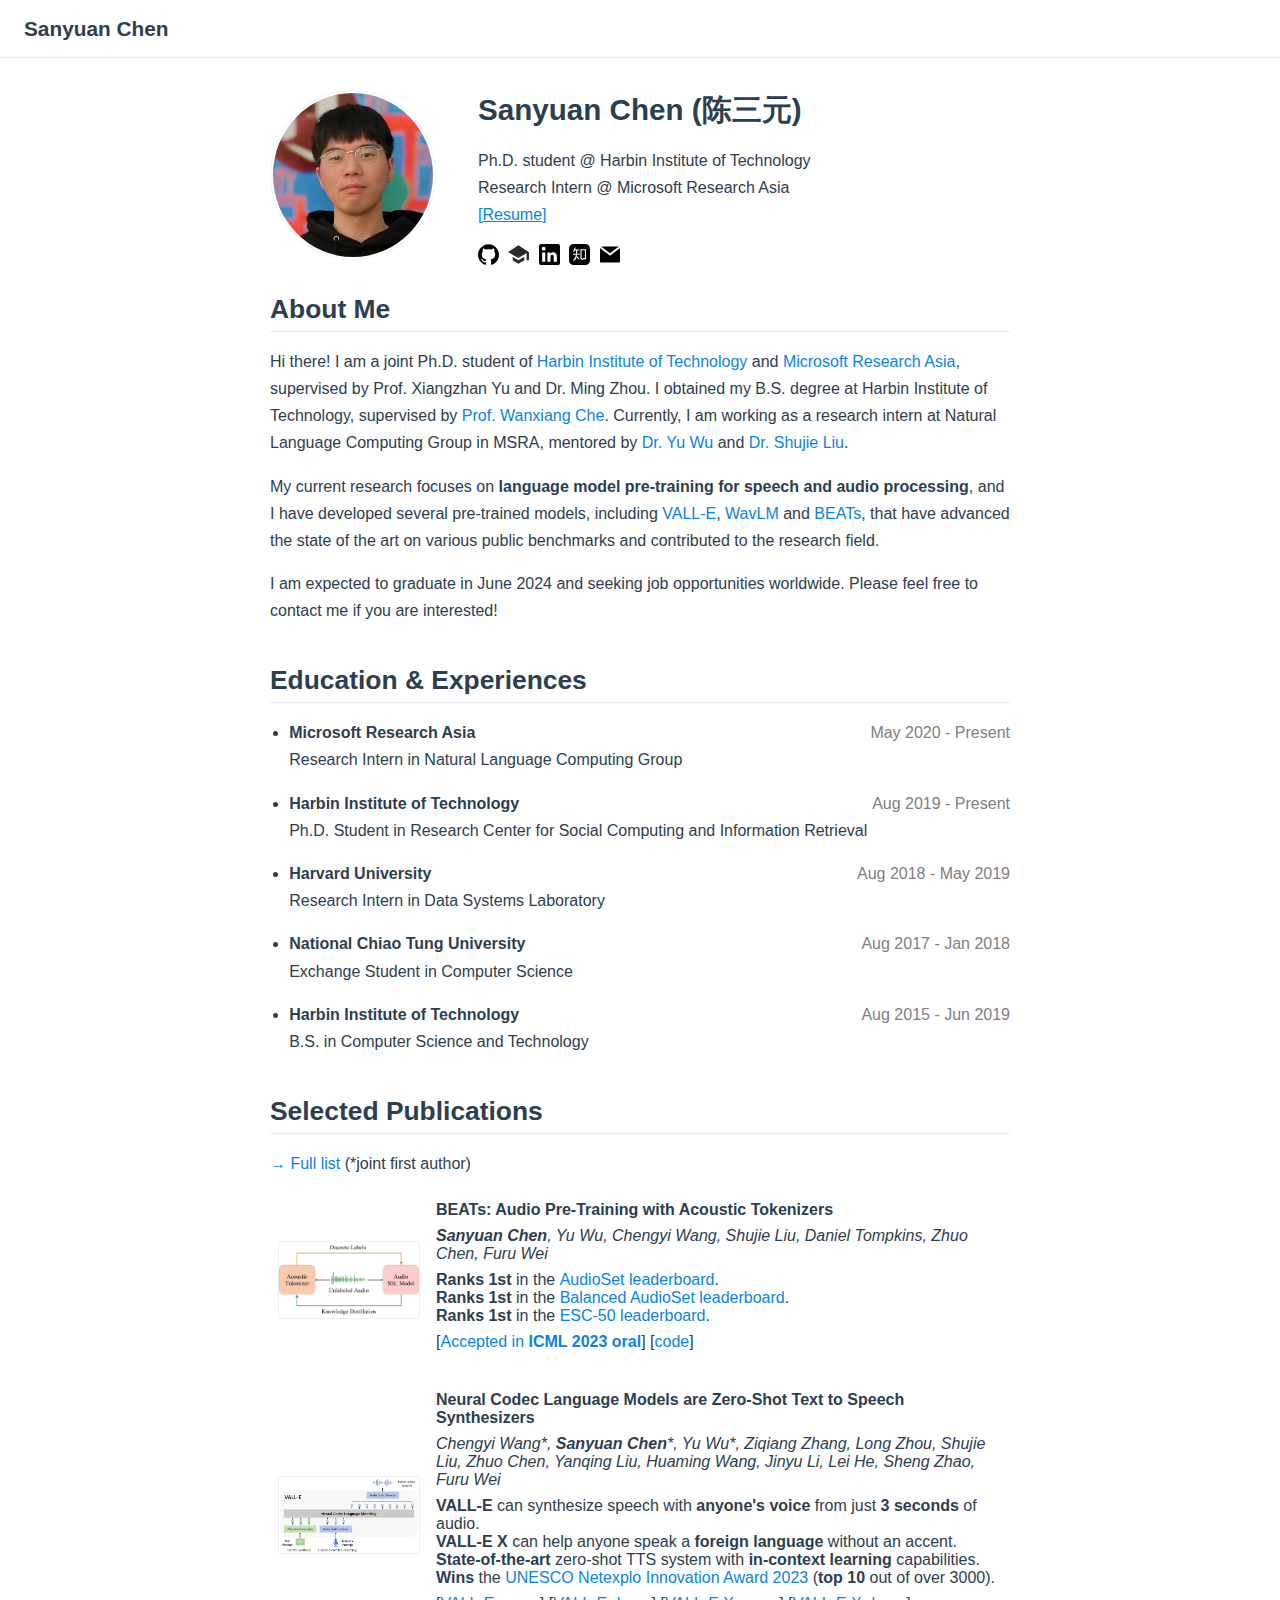
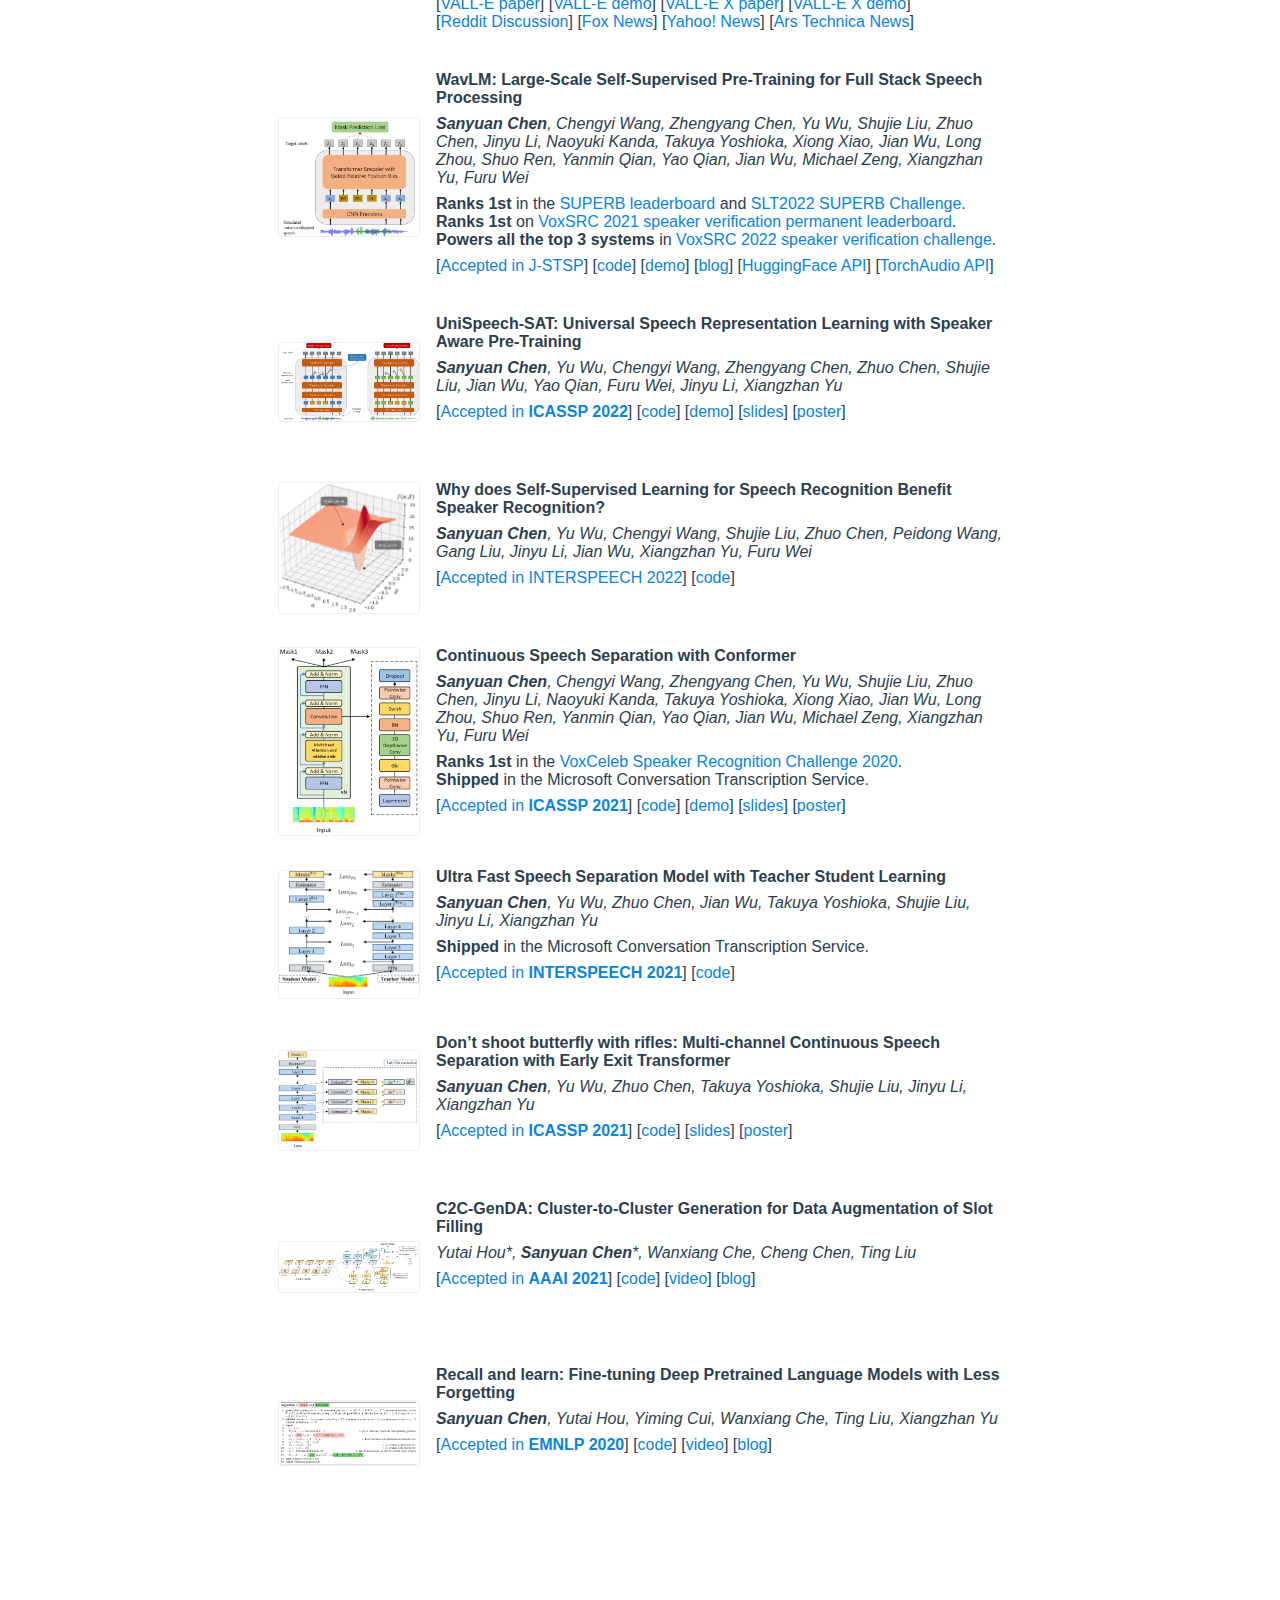
==== commit da5b2c3c: "update" ====
--- a/index.html
+++ b/index.html
@@ -4,25 +4,29 @@
     <meta charset="utf-8">
     <meta name="viewport" content="width=device-width,initial-scale=1">
     <title>Sanyuan Chen</title>
-    <meta name="generator" content="VuePress 1.9.8">
+    <meta name="description" content="The homepage of Sanyuan Chen">
     <link rel="icon" href="/logo.jpg">
-    <meta name="description" content="The homepage of Sanyuan Chen">
     
-    <link rel="preload" href="/assets/css/0.styles.469c4a23.css" as="style"><link rel="preload" href="/assets/js/app.e8d63c78.js" as="script"><link rel="preload" href="/assets/js/2.67c3a897.js" as="script"><link rel="preload" href="/assets/js/10.f745528d.js" as="script"><link rel="preload" href="/assets/js/4.562b1183.js" as="script"><link rel="preload" href="/assets/js/5.a76404ff.js" as="script"><link rel="prefetch" href="/assets/js/3.0c53a967.js"><link rel="prefetch" href="/assets/js/6.da58b1b7.js"><link rel="prefetch" href="/assets/js/7.a788608d.js"><link rel="prefetch" href="/assets/js/8.c590d800.js"><link rel="prefetch" href="/assets/js/9.8ff6a0d0.js">
-    <link rel="stylesheet" href="/assets/css/0.styles.469c4a23.css">
+    <link rel="preload" href="/assets/css/0.styles.a5d64f1f.css" as="style"><link rel="preload" href="/assets/js/app.edecf1c0.js" as="script"><link rel="preload" href="/assets/js/2.5b5922e0.js" as="script"><link rel="preload" href="/assets/js/8.4c5c0634.js" as="script"><link rel="preload" href="/assets/js/4.10fa20cf.js" as="script"><link rel="preload" href="/assets/js/5.ffdecf4e.js" as="script"><link rel="prefetch" href="/assets/js/3.677d4f8f.js"><link rel="prefetch" href="/assets/js/6.0a8475de.js"><link rel="prefetch" href="/assets/js/7.4f90f5b5.js"><link rel="prefetch" href="/assets/js/9.0cc5bf5a.js">
+    <link rel="stylesheet" href="/assets/css/0.styles.a5d64f1f.css">
   </head>
   <body>
-    <div id="app" data-server-rendered="true"><div class="theme-container no-sidebar home-page"><header class="navbar"><div class="sidebar-button"><svg xmlns="http://www.w3.org/2000/svg" aria-hidden="true" role="img" viewBox="0 0 448 512" class="icon"><path fill="currentColor" d="M436 124H12c-6.627 0-12-5.373-12-12V80c0-6.627 5.373-12 12-12h424c6.627 0 12 5.373 12 12v32c0 6.627-5.373 12-12 12zm0 160H12c-6.627 0-12-5.373-12-12v-32c0-6.627 5.373-12 12-12h424c6.627 0 12 5.373 12 12v32c0 6.627-5.373 12-12 12zm0 160H12c-6.627 0-12-5.373-12-12v-32c0-6.627 5.373-12 12-12h424c6.627 0 12 5.373 12 12v32c0 6.627-5.373 12-12 12z"></path></svg></div> <a href="/" aria-current="page" class="home-link router-link-exact-active router-link-active"><!----> <span class="site-name">Sanyuan Chen</span></a> <div class="links"><!----> <!----></div></header> <div class="sidebar-mask"></div> <aside class="sidebar"><!---->  <!----> </aside> <main class="page"> <div class="theme-default-content content__default"><div class="profile"><div class="image"><img src="/profile1.jpg" alt></div> <div class="info"><div class="name">
+    <div id="app" data-server-rendered="true"><div class="theme-container no-sidebar home-page"><header class="navbar"><div class="sidebar-button"><svg xmlns="http://www.w3.org/2000/svg" aria-hidden="true" role="img" viewBox="0 0 448 512" class="icon"><path fill="currentColor" d="M436 124H12c-6.627 0-12-5.373-12-12V80c0-6.627 5.373-12 12-12h424c6.627 0 12 5.373 12 12v32c0 6.627-5.373 12-12 12zm0 160H12c-6.627 0-12-5.373-12-12v-32c0-6.627 5.373-12 12-12h424c6.627 0 12 5.373 12 12v32c0 6.627-5.373 12-12 12zm0 160H12c-6.627 0-12-5.373-12-12v-32c0-6.627 5.373-12 12-12h424c6.627 0 12 5.373 12 12v32c0 6.627-5.373 12-12 12z"></path></svg></div> <a href="/" class="home-link router-link-exact-active router-link-active"><!----> <span class="site-name">Sanyuan Chen</span></a> <div class="links"><!----> <!----></div></header> <div class="sidebar-mask"></div> <aside class="sidebar"><!---->  <!----> </aside> <main class="page"> <div class="theme-default-content content__default"><div class="profile"><div class="image"><img src="/profile.jpg" alt></div> <div class="info"><div class="name">
       Sanyuan Chen (陈三元)
-    </div> <div class="bio"><p>Ph.D. student @ Harbin Institute of Technology <br> Research Intern @ Microsoft Research Asia</p></div> <div class="socials"><div><a href="https://github.com/Sanyuan-Chen" target="_blank"><img src="/icons/github.svg" alt="GitHub" title="GitHub"></a></div><div><a href="https://scholar.google.com/citations?user=XrZRIy0AAAAJ" target="_blank"><img src="/icons/google_scholar-mono.svg" alt="Google Scholar" title="Google Scholar"></a></div><div><a href="https://www.linkedin.com/in/sanyuan-chen-08a495167/" target="_blank"><img src="/icons/linkedin-mono.svg" alt="linkedin" title="linkedin"></a></div><div><a href="https://www.zhihu.com/people/mypleasure" target="_blank"><img src="/icons/zhihu-mono.svg" alt="Zhihu" title="Zhihu"></a></div><div><a href="mailto:sychen@ir.hit.edu.cn" target="_blank"><img src="/icons/email-mono.svg" alt="Email" title="Email"></a></div></div> <div class="contact"><div title="Contact me" class="email"></div></div> <!----></div></div> <h2 id="about-me"><a href="#about-me" class="header-anchor">#</a> About Me</h2> <p>Hi there! I am a joint Ph.D. student of <a href="http://en.hit.edu.cn/" target="_blank" rel="noopener noreferrer">Harbin Institute of Technology</a>  and <a href="https://www.microsoft.com/en-us/research/lab/microsoft-research-asia/" target="_blank" rel="noopener noreferrer">Microsoft Research Asia</a>, supervised by Prof. Xiangzhan Yu and Dr. Ming Zhou.
-I obtained my B.S. degree at Harbin Institute of Technology, supervised by <a href="http://ir.hit.edu.cn/~car/zh/" target="_blank" rel="noopener noreferrer">Prof. Wanxiang Che</a>.
-Currently, I am working as a research intern at Natural Language Computing Group in MSRA, mentored by <a href="https://www.microsoft.com/en-us/research/people/yuwu1/" target="_blank" rel="noopener noreferrer">Dr. Yu Wu</a> and <a href="https://www.microsoft.com/en-us/research/people/shujliu/" target="_blank" rel="noopener noreferrer">Dr. Shujie Liu</a>.
-My research interests include self-supervised learning, speech processing and spoken language processing.</p> <h2 id="education-experiences"><a href="#education-experiences" class="header-anchor">#</a> Education &amp; Experiences</h2> <ul><li><p><strong>Microsoft Research Asia</strong> <span style="color:gray;float:right;">May 2020 - Present</span> <br>
+    </div> <div class="bio"><p>
+      Ph.D. student @ Harbin Institute of Technology <br> Research Intern @ Microsoft Research Asia <br> <a target="_blank" href="/projects/Resume_Sanyuan_Chen.pdf" title="Download my CV in PDF"><font size="3.5em" color="">[<u>Resume</u>]</font></a></p></div> <div class="socials"><div><a href="https://github.com/Sanyuan-Chen" target="_blank"><img src="/icons/github.svg" alt="GitHub" title="GitHub"></a></div><div><a href="https://scholar.google.com/citations?user=XrZRIy0AAAAJ" target="_blank"><img src="/icons/google_scholar-mono.svg" alt="Google Scholar" title="Google Scholar"></a></div><div><a href="https://www.linkedin.com/in/sanyuan-chen-08a495167/" target="_blank"><img src="/icons/linkedin-mono.svg" alt="linkedin" title="linkedin"></a></div><div><a href="https://www.zhihu.com/people/mypleasure" target="_blank"><img src="/icons/zhihu-mono.svg" alt="Zhihu" title="Zhihu"></a></div><div><a href="mailto:sychen@ir.hit.edu.cn" target="_blank"><img src="/icons/email-mono.svg" alt="Email" title="Email"></a></div></div> <div class="contact"><div title="Contact me" class="email"></div></div></div></div> <h2 id="about-me"><a href="#about-me" class="header-anchor">#</a> About Me</h2> <p>Hi there! I am a joint Ph.D. student of <a href="http://en.hit.edu.cn/" target="_blank" rel="noopener noreferrer">Harbin Institute of Technology<svg xmlns="http://www.w3.org/2000/svg" aria-hidden="true" x="0px" y="0px" viewBox="0 0 100 100" width="15" height="15" class="icon outbound"><path fill="currentColor" d="M18.8,85.1h56l0,0c2.2,0,4-1.8,4-4v-32h-8v28h-48v-48h28v-8h-32l0,0c-2.2,0-4,1.8-4,4v56C14.8,83.3,16.6,85.1,18.8,85.1z"></path> <polygon fill="currentColor" points="45.7,48.7 51.3,54.3 77.2,28.5 77.2,37.2 85.2,37.2 85.2,14.9 62.8,14.9 62.8,22.9 71.5,22.9"></polygon></svg></a>  and <a href="https://www.microsoft.com/en-us/research/lab/microsoft-research-asia/" target="_blank" rel="noopener noreferrer">Microsoft Research Asia<svg xmlns="http://www.w3.org/2000/svg" aria-hidden="true" x="0px" y="0px" viewBox="0 0 100 100" width="15" height="15" class="icon outbound"><path fill="currentColor" d="M18.8,85.1h56l0,0c2.2,0,4-1.8,4-4v-32h-8v28h-48v-48h28v-8h-32l0,0c-2.2,0-4,1.8-4,4v56C14.8,83.3,16.6,85.1,18.8,85.1z"></path> <polygon fill="currentColor" points="45.7,48.7 51.3,54.3 77.2,28.5 77.2,37.2 85.2,37.2 85.2,14.9 62.8,14.9 62.8,22.9 71.5,22.9"></polygon></svg></a>, supervised by Prof. Xiangzhan Yu and Dr. Ming Zhou.
+I obtained my B.S. degree at Harbin Institute of Technology, supervised by <a href="http://ir.hit.edu.cn/~car/zh/" target="_blank" rel="noopener noreferrer">Prof. Wanxiang Che<svg xmlns="http://www.w3.org/2000/svg" aria-hidden="true" x="0px" y="0px" viewBox="0 0 100 100" width="15" height="15" class="icon outbound"><path fill="currentColor" d="M18.8,85.1h56l0,0c2.2,0,4-1.8,4-4v-32h-8v28h-48v-48h28v-8h-32l0,0c-2.2,0-4,1.8-4,4v56C14.8,83.3,16.6,85.1,18.8,85.1z"></path> <polygon fill="currentColor" points="45.7,48.7 51.3,54.3 77.2,28.5 77.2,37.2 85.2,37.2 85.2,14.9 62.8,14.9 62.8,22.9 71.5,22.9"></polygon></svg></a>.
+Currently, I am working as a research intern at Natural Language Computing Group in MSRA, mentored by <a href="https://www.microsoft.com/en-us/research/people/yuwu1/" target="_blank" rel="noopener noreferrer">Dr. Yu Wu<svg xmlns="http://www.w3.org/2000/svg" aria-hidden="true" x="0px" y="0px" viewBox="0 0 100 100" width="15" height="15" class="icon outbound"><path fill="currentColor" d="M18.8,85.1h56l0,0c2.2,0,4-1.8,4-4v-32h-8v28h-48v-48h28v-8h-32l0,0c-2.2,0-4,1.8-4,4v56C14.8,83.3,16.6,85.1,18.8,85.1z"></path> <polygon fill="currentColor" points="45.7,48.7 51.3,54.3 77.2,28.5 77.2,37.2 85.2,37.2 85.2,14.9 62.8,14.9 62.8,22.9 71.5,22.9"></polygon></svg></a> and <a href="https://www.microsoft.com/en-us/research/people/shujliu/" target="_blank" rel="noopener noreferrer">Dr. Shujie Liu<svg xmlns="http://www.w3.org/2000/svg" aria-hidden="true" x="0px" y="0px" viewBox="0 0 100 100" width="15" height="15" class="icon outbound"><path fill="currentColor" d="M18.8,85.1h56l0,0c2.2,0,4-1.8,4-4v-32h-8v28h-48v-48h28v-8h-32l0,0c-2.2,0-4,1.8-4,4v56C14.8,83.3,16.6,85.1,18.8,85.1z"></path> <polygon fill="currentColor" points="45.7,48.7 51.3,54.3 77.2,28.5 77.2,37.2 85.2,37.2 85.2,14.9 62.8,14.9 62.8,22.9 71.5,22.9"></polygon></svg></a>.</p> <p>My current research focuses on <strong>language model pre-training for speech and audio processing</strong>,
+and I have developed several pre-trained models, including <a href="https://arxiv.org/abs/2301.02111" target="_blank" rel="noopener noreferrer">VALL-E<svg xmlns="http://www.w3.org/2000/svg" aria-hidden="true" x="0px" y="0px" viewBox="0 0 100 100" width="15" height="15" class="icon outbound"><path fill="currentColor" d="M18.8,85.1h56l0,0c2.2,0,4-1.8,4-4v-32h-8v28h-48v-48h28v-8h-32l0,0c-2.2,0-4,1.8-4,4v56C14.8,83.3,16.6,85.1,18.8,85.1z"></path> <polygon fill="currentColor" points="45.7,48.7 51.3,54.3 77.2,28.5 77.2,37.2 85.2,37.2 85.2,14.9 62.8,14.9 62.8,22.9 71.5,22.9"></polygon></svg></a>, <a href="https://ieeexplore.ieee.org/document/9814838" target="_blank" rel="noopener noreferrer">WavLM<svg xmlns="http://www.w3.org/2000/svg" aria-hidden="true" x="0px" y="0px" viewBox="0 0 100 100" width="15" height="15" class="icon outbound"><path fill="currentColor" d="M18.8,85.1h56l0,0c2.2,0,4-1.8,4-4v-32h-8v28h-48v-48h28v-8h-32l0,0c-2.2,0-4,1.8-4,4v56C14.8,83.3,16.6,85.1,18.8,85.1z"></path> <polygon fill="currentColor" points="45.7,48.7 51.3,54.3 77.2,28.5 77.2,37.2 85.2,37.2 85.2,14.9 62.8,14.9 62.8,22.9 71.5,22.9"></polygon></svg></a> and <a href="https://arxiv.org/abs/2212.09058" target="_blank" rel="noopener noreferrer">BEATs<svg xmlns="http://www.w3.org/2000/svg" aria-hidden="true" x="0px" y="0px" viewBox="0 0 100 100" width="15" height="15" class="icon outbound"><path fill="currentColor" d="M18.8,85.1h56l0,0c2.2,0,4-1.8,4-4v-32h-8v28h-48v-48h28v-8h-32l0,0c-2.2,0-4,1.8-4,4v56C14.8,83.3,16.6,85.1,18.8,85.1z"></path> <polygon fill="currentColor" points="45.7,48.7 51.3,54.3 77.2,28.5 77.2,37.2 85.2,37.2 85.2,14.9 62.8,14.9 62.8,22.9 71.5,22.9"></polygon></svg></a>,
+that have advanced the state of the art on various public benchmarks and contributed to the research field.</p> <p>I am expected to graduate in June 2024 and seeking job opportunities worldwide. Please feel free to contact me if you are interested!</p> <h2 id="education-experiences"><a href="#education-experiences" class="header-anchor">#</a> Education &amp; Experiences</h2> <ul><li><p><strong>Microsoft Research Asia</strong> <span style="color:gray;float:right;">May 2020 - Present</span> <br>
 Research Intern in Natural Language Computing Group</p></li> <li><p><strong>Harbin Institute of Technology</strong> <span style="color:gray;float:right;">Aug 2019 - Present</span> <br>
 Ph.D. Student in Research Center for Social Computing and Information Retrieval</p></li> <li><p><strong>Harvard University</strong> <span style="color:gray;float:right;">Aug 2018 - May 2019</span> <br>
-Undergraduate Research Intern in Data Systems Laboratory</p></li> <li><p><strong>National Chiao Tung University</strong> <span style="color:gray;float:right;">Aug 2017 - Jan 2018</span> <br>
+Research Intern in Data Systems Laboratory</p></li> <li><p><strong>National Chiao Tung University</strong> <span style="color:gray;float:right;">Aug 2017 - Jan 2018</span> <br>
 Exchange Student in Computer Science</p></li> <li><p><strong>Harbin Institute of Technology</strong> <span style="color:gray;float:right;">Aug 2015 - Jun 2019</span> <br>
-B.S. in Computer Science and Technology</p></li></ul> <h2 id="selected-publications"><a href="#selected-publications" class="header-anchor">#</a> Selected Publications</h2> <p><a href="https://scholar.google.com/citations?user=XrZRIy0AAAAJ" target="_blank" rel="noopener noreferrer">→ Full list</a>  (*joint first author)</p> <div class="md-card"><div class="card-image"><img src="/projects/BEATs.png" alt></div> <div class="card-content"><p><strong>BEATs: Audio Pre-Training with Acoustic Tokenizers</strong></p> <p><em><strong>Sanyuan Chen</strong>, Yu Wu, Chengyi Wang, Shujie Liu, Daniel Tompkins, Zhuo Chen, Furu Wei</em></p> <p><strong>Ranks 1st</strong> in the <a href="https://paperswithcode.com/sota/audio-classification-on-audioset" target="_blank" rel="noopener noreferrer">AudioSet leaderboard</a>.<br> <strong>Ranks 1st</strong> in the <a href="https://paperswithcode.com/sota/audio-classification-on-balanced-audio-set" target="_blank" rel="noopener noreferrer">Balanced AudioSet leaderboard</a>.<br> <strong>Ranks 1st</strong> in the <a href="https://paperswithcode.com/sota/audio-classification-on-esc-50" target="_blank" rel="noopener noreferrer">ESC-50 leaderboard</a>.</p> <p>[<a href="https://arxiv.org/abs/2212.09058" target="_blank" rel="noopener noreferrer">Paper</a>] [<a href="https://aka.ms/beats" target="_blank" rel="noopener noreferrer">code</a>]</p></div></div> <div class="md-card"><div class="card-image"><img src="/projects/VALLE.jpg" alt></div> <div class="card-content"><p><strong>Neural Codec Language Models are Zero-Shot Text to Speech Synthesizers</strong></p> <p><em>Chengyi Wang*, <strong>Sanyuan Chen</strong>*, Yu Wu*, Ziqiang Zhang, Long Zhou, Shujie Liu, Zhuo Chen, Yanqing Liu, Huaming Wang, Jinyu Li, Lei He, Sheng Zhao, Furu Wei</em></p> <p><strong>State-of-the-art</strong> zero-shot TTS system with <strong>in-context learning</strong> capabilities.</p> <p>[<a href="https://arxiv.org/abs/2301.02111" target="_blank" rel="noopener noreferrer">Paper</a>] [<a href="https://aka.ms/valle" target="_blank" rel="noopener noreferrer">demo</a>]</p></div></div> <div class="md-card"><div class="card-image"><img src="/projects/SpeechLM.png" alt></div> <div class="card-content"><p><strong>SpeechLM: Enhanced Speech Pre-Training with Unpaired Textual Data</strong></p> <p><em>Ziqiang Zhang*, <strong>Sanyuan Chen</strong>*, Long Zhou*, Yu Wu, Shuo Ren, Shujie Liu, Zhuoyuan Yao, Xun Gong, Lirong Dai, Jinyu Li, Furu Wei</em></p> <p><strong>16% relative WER reduction</strong> over data2vec with only <strong>10K</strong> text sentences.</p> <p>[<a href="https://arxiv.org/abs/2209.15329" target="_blank" rel="noopener noreferrer">Paper</a>] [<a href="https://aka.ms/speechlm" target="_blank" rel="noopener noreferrer">code</a>]</p></div></div> <div class="md-card"><div class="card-image"><img src="/projects/WavLM.png" alt></div> <div class="card-content"><p><strong>WavLM: Large-Scale Self-Supervised Pre-Training for Full Stack Speech Processing</strong></p> <p><em><strong>Sanyuan Chen</strong>, Chengyi Wang, Zhengyang Chen, Yu Wu, Shujie Liu, Zhuo Chen, Jinyu Li, Naoyuki Kanda, Takuya Yoshioka, Xiong Xiao, Jian Wu, Long Zhou, Shuo Ren, Yanmin Qian, Yao Qian, Jian Wu, Michael Zeng, Xiangzhan Yu, Furu Wei</em></p> <p><strong>Ranks 1st</strong> in the <a href="https://superbbenchmark.org/leaderboard" target="_blank" rel="noopener noreferrer">SUPERB leaderboard</a> and <a href="https://superbbenchmark.org/" target="_blank" rel="noopener noreferrer">SLT2022 SUPERB Challenge</a>.<br> <strong>Ranks 1st</strong> on <a href="https://competitions.codalab.org/competitions/34066#results" target="_blank" rel="noopener noreferrer">VoxSRC 2021 speaker verification permanent leaderboard</a>.</p> <p>[<a href="https://ieeexplore.ieee.org/document/9814838" target="_blank" rel="noopener noreferrer">Accepted in J-STSP</a>] [<a href="https://aka.ms/wavlm" target="_blank" rel="noopener noreferrer">code</a>] [<a href="https://huggingface.co/spaces/microsoft/wavlm-speaker-verification" target="_blank" rel="noopener noreferrer">demo</a>] [<a href="https://www.msra.cn/zh-cn/news/features/wavlm" target="_blank" rel="noopener noreferrer">blog</a>]</p></div></div> <div class="md-card"><div class="card-image"><img src="/projects/UniSpeech-SAT.png" alt></div> <div class="card-content"><p><strong>UniSpeech-SAT: Universal Speech Representation Learning with Speaker Aware Pre-Training</strong></p> <p><em><strong>Sanyuan Chen</strong>, Yu Wu, Chengyi Wang, Zhengyang Chen, Zhuo Chen, Shujie Liu, Jian Wu, Yao Qian, Furu Wei, Jinyu Li, Xiangzhan Yu</em></p> <p>[<a href="https://ieeexplore.ieee.org/abstract/document/9747077" target="_blank" rel="noopener noreferrer">Accepted in <strong>ICASSP 2022</strong></a>] [<a href="https://github.com/microsoft/UniSpeech" target="_blank" rel="noopener noreferrer">code</a>] [<a href="https://huggingface.co/spaces/microsoft/unispeech-speaker-verification" target="_blank" rel="noopener noreferrer">demo</a>] [<a href="https://sigport.org/documents/unispeech-sat-universal-speech-representation-learning-speaker-aware-pre-training-0" target="_blank" rel="noopener noreferrer">slides</a>] [<a href="https://sigport.org/documents/unispeech-sat-universal-speech-representation-learning-speaker-aware-pre-training" target="_blank" rel="noopener noreferrer">poster</a>]</p></div></div> <div class="md-card"><div class="card-image"><img src="/projects/Why_SSL2ASR_benifit_SID.png" alt></div> <div class="card-content"><p><strong>Why does Self-Supervised Learning for Speech Recognition Benefit Speaker Recognition?</strong></p> <p><em><strong>Sanyuan Chen</strong>, Yu Wu, Chengyi Wang, Shujie Liu, Zhuo Chen, Peidong Wang, Gang Liu, Jinyu Li, Jian Wu, Xiangzhan Yu, Furu Wei</em></p> <p>[<a href="https://arxiv.org/pdf/2204.12765" target="_blank" rel="noopener noreferrer">Accepted in INTERSPEECH 2022</a>] [<a href="https://github.com/microsoft/UniSpeech" target="_blank" rel="noopener noreferrer">code</a>]</p></div></div> <div class="md-card"><div class="card-image"><img src="/projects/Conformer.png" alt></div> <div class="card-content"><p><strong>Continuous Speech Separation with Conformer</strong></p> <p><em><strong>Sanyuan Chen</strong>, Chengyi Wang, Zhengyang Chen, Yu Wu, Shujie Liu, Zhuo Chen, Jinyu Li, Naoyuki Kanda, Takuya Yoshioka, Xiong Xiao, Jian Wu, Long Zhou, Shuo Ren, Yanmin Qian, Yao Qian, Jian Wu, Michael Zeng, Xiangzhan Yu, Furu Wei</em></p> <p><strong>Ranks 1st</strong> in the <a href="https://competitions.codalab.org/competitions/26357#results" target="_blank" rel="noopener noreferrer">VoxCeleb Speaker Recognition Challenge 2020</a>.</p> <p><strong>Shipped</strong> in the Microsoft Conversation Transcription Service.</p> <p>[<a href="https://ieeexplore.ieee.org/document/9413423" target="_blank" rel="noopener noreferrer">Accepted in <strong>ICASSP 2021</strong></a>] [<a href="https://github.com/Sanyuan-Chen/CSS_with_Conformer" target="_blank" rel="noopener noreferrer">code</a>] [<a href="https://www.youtube.com/watch?v=WRfPBnWc2qQ&amp;t=3s" target="_blank" rel="noopener noreferrer">demo</a>] [<a href="https://sigport.org/documents/continuous-speech-separation-conformer-0" target="_blank" rel="noopener noreferrer">slides</a>] [<a href="https://sigport.org/documents/continuous-speech-separation-conformer" target="_blank" rel="noopener noreferrer">poster</a>]</p></div></div> <div class="md-card"><div class="card-image"><img src="/projects/FastSS_with_TS.png" alt></div> <div class="card-content"><p><strong>Ultra Fast Speech Separation Model with Teacher Student Learning</strong></p> <p><em><strong>Sanyuan Chen</strong>, Yu Wu, Zhuo Chen, Jian Wu, Takuya Yoshioka, Shujie Liu, Jinyu Li, Xiangzhan Yu</em></p> <p><strong>Shipped</strong> in the Microsoft Conversation Transcription Service.</p> <p>[<a href="https://www.isca-speech.org/archive/pdfs/interspeech_2021/chen21l_interspeech.pdf" target="_blank" rel="noopener noreferrer">Accepted in <strong>INTERSPEECH 2021</strong></a>] [<a href="https://github.com/Sanyuan-Chen/CSS_with_TSTransformer" target="_blank" rel="noopener noreferrer">code</a>]</p></div></div> <div class="md-card"><div class="card-image"><img src="/projects/EETransformer.png" alt></div> <div class="card-content"><p><strong>Don’t shoot butterfly with rifles: Multi-channel Continuous Speech Separation with Early Exit Transformer</strong></p> <p><em><strong>Sanyuan Chen</strong>, Yu Wu, Zhuo Chen, Takuya Yoshioka, Shujie Liu, Jinyu Li, Xiangzhan Yu</em></p> <p>[<a href="https://ieeexplore.ieee.org/document/9413933" target="_blank" rel="noopener noreferrer">Accepted in <strong>ICASSP 2021</strong></a>] [<a href="https://github.com/Sanyuan-Chen/CSS_with_EETransformer" target="_blank" rel="noopener noreferrer">code</a>] [<a href="https://sigport.org/documents/dont-shoot-butterfly-rifles-multi-channel-continuous-speech-separation-early-exit" target="_blank" rel="noopener noreferrer">slides</a>] [<a href="https://sigport.org/documents/dont-shoot-butterfly-rifles-multi-channel-continuous-speech-separation-early-exit-0" target="_blank" rel="noopener noreferrer">poster</a>]</p></div></div> <div class="md-card"><div class="card-image"><img src="/projects/C2CGenDA.png" alt></div> <div class="card-content"><p><strong>C2C-GenDA: Cluster-to-Cluster Generation for Data Augmentation of Slot Filling</strong></p> <p><em>Yutai Hou*, <strong>Sanyuan Chen</strong>*, Wanxiang Che, Cheng Chen, Ting Liu</em></p> <p>[<a href="https://www.aaai.org/AAAI21Papers/AAAI-10147.HouY.pdf" target="_blank" rel="noopener noreferrer">Accepted in <strong>AAAI 2021</strong></a>] [<a href="https://github.com/Sanyuan-Chen/C2C-DA" target="_blank" rel="noopener noreferrer">code</a>] [<a href="https://slideslive.com/38949311/c2cgenda-clustertocluster-generation-for-data-augmentation-of-slot-filling" target="_blank" rel="noopener noreferrer">video</a>] [<a href="https://mp.weixin.qq.com/s?__biz=MzIxMjAzNDY5Mg==&amp;mid=2650800309&amp;idx=1&amp;sn=90dd2ccdcaa28f5fa1557bcd5f34e07c&amp;chksm=8cb8955ebbcf1c48de9954c6a63567ff1b961b725b2ab8e466d522eba148570f321c684fe2af&amp;mpshare=1&amp;scene=1&amp;srcid=0802Ug7wPMER4lbWqFsqlkZy&amp;sharer_sharetime=1659438504889&amp;sharer_shareid=dca445c61c90f52c6c79e7e2c470b7cf&amp;exportkey=A9toVlohSOljuoH17I2mf%2BI%3D&amp;acctmode=0&amp;pass_ticket=vUtNVU7gzDGC1Php4jmJuRlmPfhpOTcqwWiIt3HikG%2FRA4BW%2BzIM81iXEWssJsso&amp;wx_header=0#rd" target="_blank" rel="noopener noreferrer">blog</a>]</p></div></div> <div class="md-card"><div class="card-image"><img src="/projects/RecAdam.png" alt></div> <div class="card-content"><p><strong>Recall and learn: Fine-tuning Deep Pretrained Language Models with Less Forgetting</strong></p> <p><em><strong>Sanyuan Chen</strong>, Yutai Hou, Yiming Cui, Wanxiang Che, Ting Liu, Xiangzhan Yu</em></p> <p>[<a href="https://aclanthology.org/2020.emnlp-main.634" target="_blank" rel="noopener noreferrer">Accepted in <strong>EMNLP 2020</strong></a>] [<a href="https://github.com/Sanyuan-Chen/RecAdam" target="_blank" rel="noopener noreferrer">code</a>] [<a href="https://slideslive.com/38938976/recall-and-learn-finetuning-deep-pretrained-language-models-with-less-forgetting" target="_blank" rel="noopener noreferrer">video</a>] [<a href="https://mp.weixin.qq.com/s?__biz=MzIxMjAzNDY5Mg==&amp;mid=2650799813&amp;idx=1&amp;sn=327e7b5541eac775a3e78e635d8252dc&amp;exportkey=AxqgQNAq7%2F4SRd0HHZo3P5U%3D&amp;acctmode=0&amp;pass_ticket=vUtNVU7gzDGC1Php4jmJuRlmPfhpOTcqwWiIt3HikG%2FRA4BW%2BzIM81iXEWssJsso&amp;wx_header=0" target="_blank" rel="noopener noreferrer">blog</a>]</p></div></div></div> <footer class="page-edit"><!----> <!----></footer> <!----> </main></div><div class="global-ui"></div></div>
-    <script src="/assets/js/app.e8d63c78.js" defer></script><script src="/assets/js/2.67c3a897.js" defer></script><script src="/assets/js/10.f745528d.js" defer></script><script src="/assets/js/4.562b1183.js" defer></script><script src="/assets/js/5.a76404ff.js" defer></script>
+B.S. in Computer Science and Technology</p></li></ul> <h2 id="selected-publications"><a href="#selected-publications" class="header-anchor">#</a> Selected Publications</h2> <p><a href="https://scholar.google.com/citations?user=XrZRIy0AAAAJ" target="_blank" rel="noopener noreferrer">→ Full list<svg xmlns="http://www.w3.org/2000/svg" aria-hidden="true" x="0px" y="0px" viewBox="0 0 100 100" width="15" height="15" class="icon outbound"><path fill="currentColor" d="M18.8,85.1h56l0,0c2.2,0,4-1.8,4-4v-32h-8v28h-48v-48h28v-8h-32l0,0c-2.2,0-4,1.8-4,4v56C14.8,83.3,16.6,85.1,18.8,85.1z"></path> <polygon fill="currentColor" points="45.7,48.7 51.3,54.3 77.2,28.5 77.2,37.2 85.2,37.2 85.2,14.9 62.8,14.9 62.8,22.9 71.5,22.9"></polygon></svg></a>  (*joint first author)</p> <div class="md-card"><div class="card-image"><img src="/projects/BEATs.png" alt></div> <div class="card-content"><p><strong>BEATs: Audio Pre-Training with Acoustic Tokenizers</strong></p> <p><em><strong>Sanyuan Chen</strong>, Yu Wu, Chengyi Wang, Shujie Liu, Daniel Tompkins, Zhuo Chen, Furu Wei</em></p> <p><strong>Ranks 1st</strong> in the <a href="https://paperswithcode.com/sota/audio-classification-on-audioset" target="_blank" rel="noopener noreferrer">AudioSet leaderboard<svg xmlns="http://www.w3.org/2000/svg" aria-hidden="true" x="0px" y="0px" viewBox="0 0 100 100" width="15" height="15" class="icon outbound"><path fill="currentColor" d="M18.8,85.1h56l0,0c2.2,0,4-1.8,4-4v-32h-8v28h-48v-48h28v-8h-32l0,0c-2.2,0-4,1.8-4,4v56C14.8,83.3,16.6,85.1,18.8,85.1z"></path> <polygon fill="currentColor" points="45.7,48.7 51.3,54.3 77.2,28.5 77.2,37.2 85.2,37.2 85.2,14.9 62.8,14.9 62.8,22.9 71.5,22.9"></polygon></svg></a>.<br> <strong>Ranks 1st</strong> in the <a href="https://paperswithcode.com/sota/audio-classification-on-balanced-audio-set" target="_blank" rel="noopener noreferrer">Balanced AudioSet leaderboard<svg xmlns="http://www.w3.org/2000/svg" aria-hidden="true" x="0px" y="0px" viewBox="0 0 100 100" width="15" height="15" class="icon outbound"><path fill="currentColor" d="M18.8,85.1h56l0,0c2.2,0,4-1.8,4-4v-32h-8v28h-48v-48h28v-8h-32l0,0c-2.2,0-4,1.8-4,4v56C14.8,83.3,16.6,85.1,18.8,85.1z"></path> <polygon fill="currentColor" points="45.7,48.7 51.3,54.3 77.2,28.5 77.2,37.2 85.2,37.2 85.2,14.9 62.8,14.9 62.8,22.9 71.5,22.9"></polygon></svg></a>.<br> <strong>Ranks 1st</strong> in the <a href="https://paperswithcode.com/sota/audio-classification-on-esc-50" target="_blank" rel="noopener noreferrer">ESC-50 leaderboard<svg xmlns="http://www.w3.org/2000/svg" aria-hidden="true" x="0px" y="0px" viewBox="0 0 100 100" width="15" height="15" class="icon outbound"><path fill="currentColor" d="M18.8,85.1h56l0,0c2.2,0,4-1.8,4-4v-32h-8v28h-48v-48h28v-8h-32l0,0c-2.2,0-4,1.8-4,4v56C14.8,83.3,16.6,85.1,18.8,85.1z"></path> <polygon fill="currentColor" points="45.7,48.7 51.3,54.3 77.2,28.5 77.2,37.2 85.2,37.2 85.2,14.9 62.8,14.9 62.8,22.9 71.5,22.9"></polygon></svg></a>.</p> <p>[<a href="https://arxiv.org/abs/2212.09058" target="_blank" rel="noopener noreferrer">Accepted in <strong>ICML 2023 oral</strong><svg xmlns="http://www.w3.org/2000/svg" aria-hidden="true" x="0px" y="0px" viewBox="0 0 100 100" width="15" height="15" class="icon outbound"><path fill="currentColor" d="M18.8,85.1h56l0,0c2.2,0,4-1.8,4-4v-32h-8v28h-48v-48h28v-8h-32l0,0c-2.2,0-4,1.8-4,4v56C14.8,83.3,16.6,85.1,18.8,85.1z"></path> <polygon fill="currentColor" points="45.7,48.7 51.3,54.3 77.2,28.5 77.2,37.2 85.2,37.2 85.2,14.9 62.8,14.9 62.8,22.9 71.5,22.9"></polygon></svg></a>] [<a href="https://aka.ms/beats" target="_blank" rel="noopener noreferrer">code<svg xmlns="http://www.w3.org/2000/svg" aria-hidden="true" x="0px" y="0px" viewBox="0 0 100 100" width="15" height="15" class="icon outbound"><path fill="currentColor" d="M18.8,85.1h56l0,0c2.2,0,4-1.8,4-4v-32h-8v28h-48v-48h28v-8h-32l0,0c-2.2,0-4,1.8-4,4v56C14.8,83.3,16.6,85.1,18.8,85.1z"></path> <polygon fill="currentColor" points="45.7,48.7 51.3,54.3 77.2,28.5 77.2,37.2 85.2,37.2 85.2,14.9 62.8,14.9 62.8,22.9 71.5,22.9"></polygon></svg></a>]</p></div></div> <div class="md-card"><div class="card-image"><img src="/projects/VALLE.jpg" alt></div> <div class="card-content"><p><strong>Neural Codec Language Models are Zero-Shot Text to Speech Synthesizers</strong></p> <p><em>Chengyi Wang*, <strong>Sanyuan Chen</strong>*, Yu Wu*, Ziqiang Zhang, Long Zhou, Shujie Liu, Zhuo Chen, Yanqing Liu, Huaming Wang, Jinyu Li, Lei He, Sheng Zhao, Furu Wei</em></p> <p><strong>VALL-E</strong> can synthesize speech with <strong>anyone's voice</strong> from just <strong>3 seconds</strong> of audio.<br> <strong>VALL-E X</strong> can help anyone speak a <strong>foreign language</strong> without an accent.<br> <strong>State-of-the-art</strong> zero-shot TTS system with <strong>in-context learning</strong> capabilities.<br> <strong>Wins</strong> the <a href="https://twitter.com/Netexplo/status/1648330944632193024" target="_blank" rel="noopener noreferrer">UNESCO Netexplo Innovation Award 2023<svg xmlns="http://www.w3.org/2000/svg" aria-hidden="true" x="0px" y="0px" viewBox="0 0 100 100" width="15" height="15" class="icon outbound"><path fill="currentColor" d="M18.8,85.1h56l0,0c2.2,0,4-1.8,4-4v-32h-8v28h-48v-48h28v-8h-32l0,0c-2.2,0-4,1.8-4,4v56C14.8,83.3,16.6,85.1,18.8,85.1z"></path> <polygon fill="currentColor" points="45.7,48.7 51.3,54.3 77.2,28.5 77.2,37.2 85.2,37.2 85.2,14.9 62.8,14.9 62.8,22.9 71.5,22.9"></polygon></svg></a> (<strong>top 10</strong> out of over 3000).</p> <p>[<a href="https://arxiv.org/abs/2301.02111" target="_blank" rel="noopener noreferrer">VALL-E paper<svg xmlns="http://www.w3.org/2000/svg" aria-hidden="true" x="0px" y="0px" viewBox="0 0 100 100" width="15" height="15" class="icon outbound"><path fill="currentColor" d="M18.8,85.1h56l0,0c2.2,0,4-1.8,4-4v-32h-8v28h-48v-48h28v-8h-32l0,0c-2.2,0-4,1.8-4,4v56C14.8,83.3,16.6,85.1,18.8,85.1z"></path> <polygon fill="currentColor" points="45.7,48.7 51.3,54.3 77.2,28.5 77.2,37.2 85.2,37.2 85.2,14.9 62.8,14.9 62.8,22.9 71.5,22.9"></polygon></svg></a>] [<a href="https://aka.ms/valle" target="_blank" rel="noopener noreferrer">VALL-E demo<svg xmlns="http://www.w3.org/2000/svg" aria-hidden="true" x="0px" y="0px" viewBox="0 0 100 100" width="15" height="15" class="icon outbound"><path fill="currentColor" d="M18.8,85.1h56l0,0c2.2,0,4-1.8,4-4v-32h-8v28h-48v-48h28v-8h-32l0,0c-2.2,0-4,1.8-4,4v56C14.8,83.3,16.6,85.1,18.8,85.1z"></path> <polygon fill="currentColor" points="45.7,48.7 51.3,54.3 77.2,28.5 77.2,37.2 85.2,37.2 85.2,14.9 62.8,14.9 62.8,22.9 71.5,22.9"></polygon></svg></a>] [<a href="https://arxiv.org/abs/2303.03926" target="_blank" rel="noopener noreferrer">VALL-E X paper<svg xmlns="http://www.w3.org/2000/svg" aria-hidden="true" x="0px" y="0px" viewBox="0 0 100 100" width="15" height="15" class="icon outbound"><path fill="currentColor" d="M18.8,85.1h56l0,0c2.2,0,4-1.8,4-4v-32h-8v28h-48v-48h28v-8h-32l0,0c-2.2,0-4,1.8-4,4v56C14.8,83.3,16.6,85.1,18.8,85.1z"></path> <polygon fill="currentColor" points="45.7,48.7 51.3,54.3 77.2,28.5 77.2,37.2 85.2,37.2 85.2,14.9 62.8,14.9 62.8,22.9 71.5,22.9"></polygon></svg></a>] [<a href="https://aka.ms/vallex" target="_blank" rel="noopener noreferrer">VALL-E X demo<svg xmlns="http://www.w3.org/2000/svg" aria-hidden="true" x="0px" y="0px" viewBox="0 0 100 100" width="15" height="15" class="icon outbound"><path fill="currentColor" d="M18.8,85.1h56l0,0c2.2,0,4-1.8,4-4v-32h-8v28h-48v-48h28v-8h-32l0,0c-2.2,0-4,1.8-4,4v56C14.8,83.3,16.6,85.1,18.8,85.1z"></path> <polygon fill="currentColor" points="45.7,48.7 51.3,54.3 77.2,28.5 77.2,37.2 85.2,37.2 85.2,14.9 62.8,14.9 62.8,22.9 71.5,22.9"></polygon></svg></a>]<br>
+[<a href="https://www.reddit.com/r/Futurology/comments/1090iix/microsofts_new_valle_ai_can_clone_your_voice_from/" target="_blank" rel="noopener noreferrer">Reddit Discussion<svg xmlns="http://www.w3.org/2000/svg" aria-hidden="true" x="0px" y="0px" viewBox="0 0 100 100" width="15" height="15" class="icon outbound"><path fill="currentColor" d="M18.8,85.1h56l0,0c2.2,0,4-1.8,4-4v-32h-8v28h-48v-48h28v-8h-32l0,0c-2.2,0-4,1.8-4,4v56C14.8,83.3,16.6,85.1,18.8,85.1z"></path> <polygon fill="currentColor" points="45.7,48.7 51.3,54.3 77.2,28.5 77.2,37.2 85.2,37.2 85.2,14.9 62.8,14.9 62.8,22.9 71.5,22.9"></polygon></svg></a>] [<a href="https://www.foxnews.com/tech/new-ai-simulate-voice-3-seconds-audio" target="_blank" rel="noopener noreferrer">Fox News<svg xmlns="http://www.w3.org/2000/svg" aria-hidden="true" x="0px" y="0px" viewBox="0 0 100 100" width="15" height="15" class="icon outbound"><path fill="currentColor" d="M18.8,85.1h56l0,0c2.2,0,4-1.8,4-4v-32h-8v28h-48v-48h28v-8h-32l0,0c-2.2,0-4,1.8-4,4v56C14.8,83.3,16.6,85.1,18.8,85.1z"></path> <polygon fill="currentColor" points="45.7,48.7 51.3,54.3 77.2,28.5 77.2,37.2 85.2,37.2 85.2,14.9 62.8,14.9 62.8,22.9 71.5,22.9"></polygon></svg></a>] [<a href="https://news.yahoo.com/microsofts-ai-tool-just-needs-155500925.html" target="_blank" rel="noopener noreferrer">Yahoo! News<svg xmlns="http://www.w3.org/2000/svg" aria-hidden="true" x="0px" y="0px" viewBox="0 0 100 100" width="15" height="15" class="icon outbound"><path fill="currentColor" d="M18.8,85.1h56l0,0c2.2,0,4-1.8,4-4v-32h-8v28h-48v-48h28v-8h-32l0,0c-2.2,0-4,1.8-4,4v56C14.8,83.3,16.6,85.1,18.8,85.1z"></path> <polygon fill="currentColor" points="45.7,48.7 51.3,54.3 77.2,28.5 77.2,37.2 85.2,37.2 85.2,14.9 62.8,14.9 62.8,22.9 71.5,22.9"></polygon></svg></a>] [<a href="https://arstechnica.com/information-technology/2023/01/microsofts-new-ai-can-simulate-anyones-voice-with-3-seconds-of-audio/" target="_blank" rel="noopener noreferrer">Ars Technica News<svg xmlns="http://www.w3.org/2000/svg" aria-hidden="true" x="0px" y="0px" viewBox="0 0 100 100" width="15" height="15" class="icon outbound"><path fill="currentColor" d="M18.8,85.1h56l0,0c2.2,0,4-1.8,4-4v-32h-8v28h-48v-48h28v-8h-32l0,0c-2.2,0-4,1.8-4,4v56C14.8,83.3,16.6,85.1,18.8,85.1z"></path> <polygon fill="currentColor" points="45.7,48.7 51.3,54.3 77.2,28.5 77.2,37.2 85.2,37.2 85.2,14.9 62.8,14.9 62.8,22.9 71.5,22.9"></polygon></svg></a>]</p></div></div> <div class="md-card"><div class="card-image"><img src="/projects/WavLM.png" alt></div> <div class="card-content"><p><strong>WavLM: Large-Scale Self-Supervised Pre-Training for Full Stack Speech Processing</strong></p> <p><em><strong>Sanyuan Chen</strong>, Chengyi Wang, Zhengyang Chen, Yu Wu, Shujie Liu, Zhuo Chen, Jinyu Li, Naoyuki Kanda, Takuya Yoshioka, Xiong Xiao, Jian Wu, Long Zhou, Shuo Ren, Yanmin Qian, Yao Qian, Jian Wu, Michael Zeng, Xiangzhan Yu, Furu Wei</em></p> <p><strong>Ranks 1st</strong> in the <a href="https://superbbenchmark.org/leaderboard" target="_blank" rel="noopener noreferrer">SUPERB leaderboard<svg xmlns="http://www.w3.org/2000/svg" aria-hidden="true" x="0px" y="0px" viewBox="0 0 100 100" width="15" height="15" class="icon outbound"><path fill="currentColor" d="M18.8,85.1h56l0,0c2.2,0,4-1.8,4-4v-32h-8v28h-48v-48h28v-8h-32l0,0c-2.2,0-4,1.8-4,4v56C14.8,83.3,16.6,85.1,18.8,85.1z"></path> <polygon fill="currentColor" points="45.7,48.7 51.3,54.3 77.2,28.5 77.2,37.2 85.2,37.2 85.2,14.9 62.8,14.9 62.8,22.9 71.5,22.9"></polygon></svg></a> and <a href="https://superbbenchmark.org/" target="_blank" rel="noopener noreferrer">SLT2022 SUPERB Challenge<svg xmlns="http://www.w3.org/2000/svg" aria-hidden="true" x="0px" y="0px" viewBox="0 0 100 100" width="15" height="15" class="icon outbound"><path fill="currentColor" d="M18.8,85.1h56l0,0c2.2,0,4-1.8,4-4v-32h-8v28h-48v-48h28v-8h-32l0,0c-2.2,0-4,1.8-4,4v56C14.8,83.3,16.6,85.1,18.8,85.1z"></path> <polygon fill="currentColor" points="45.7,48.7 51.3,54.3 77.2,28.5 77.2,37.2 85.2,37.2 85.2,14.9 62.8,14.9 62.8,22.9 71.5,22.9"></polygon></svg></a>.<br> <strong>Ranks 1st</strong> on <a href="https://competitions.codalab.org/competitions/34066#results" target="_blank" rel="noopener noreferrer">VoxSRC 2021 speaker verification permanent leaderboard<svg xmlns="http://www.w3.org/2000/svg" aria-hidden="true" x="0px" y="0px" viewBox="0 0 100 100" width="15" height="15" class="icon outbound"><path fill="currentColor" d="M18.8,85.1h56l0,0c2.2,0,4-1.8,4-4v-32h-8v28h-48v-48h28v-8h-32l0,0c-2.2,0-4,1.8-4,4v56C14.8,83.3,16.6,85.1,18.8,85.1z"></path> <polygon fill="currentColor" points="45.7,48.7 51.3,54.3 77.2,28.5 77.2,37.2 85.2,37.2 85.2,14.9 62.8,14.9 62.8,22.9 71.5,22.9"></polygon></svg></a>.
+<strong>Powers all the top 3 systems</strong> in <a href="http://mm.kaist.ac.kr/datasets/voxceleb/voxsrc/interspeech2022.html" target="_blank" rel="noopener noreferrer">VoxSRC 2022 speaker verification challenge<svg xmlns="http://www.w3.org/2000/svg" aria-hidden="true" x="0px" y="0px" viewBox="0 0 100 100" width="15" height="15" class="icon outbound"><path fill="currentColor" d="M18.8,85.1h56l0,0c2.2,0,4-1.8,4-4v-32h-8v28h-48v-48h28v-8h-32l0,0c-2.2,0-4,1.8-4,4v56C14.8,83.3,16.6,85.1,18.8,85.1z"></path> <polygon fill="currentColor" points="45.7,48.7 51.3,54.3 77.2,28.5 77.2,37.2 85.2,37.2 85.2,14.9 62.8,14.9 62.8,22.9 71.5,22.9"></polygon></svg></a>.</p> <p>[<a href="https://ieeexplore.ieee.org/document/9814838" target="_blank" rel="noopener noreferrer">Accepted in J-STSP<svg xmlns="http://www.w3.org/2000/svg" aria-hidden="true" x="0px" y="0px" viewBox="0 0 100 100" width="15" height="15" class="icon outbound"><path fill="currentColor" d="M18.8,85.1h56l0,0c2.2,0,4-1.8,4-4v-32h-8v28h-48v-48h28v-8h-32l0,0c-2.2,0-4,1.8-4,4v56C14.8,83.3,16.6,85.1,18.8,85.1z"></path> <polygon fill="currentColor" points="45.7,48.7 51.3,54.3 77.2,28.5 77.2,37.2 85.2,37.2 85.2,14.9 62.8,14.9 62.8,22.9 71.5,22.9"></polygon></svg></a>] [<a href="https://aka.ms/wavlm" target="_blank" rel="noopener noreferrer">code<svg xmlns="http://www.w3.org/2000/svg" aria-hidden="true" x="0px" y="0px" viewBox="0 0 100 100" width="15" height="15" class="icon outbound"><path fill="currentColor" d="M18.8,85.1h56l0,0c2.2,0,4-1.8,4-4v-32h-8v28h-48v-48h28v-8h-32l0,0c-2.2,0-4,1.8-4,4v56C14.8,83.3,16.6,85.1,18.8,85.1z"></path> <polygon fill="currentColor" points="45.7,48.7 51.3,54.3 77.2,28.5 77.2,37.2 85.2,37.2 85.2,14.9 62.8,14.9 62.8,22.9 71.5,22.9"></polygon></svg></a>] [<a href="https://huggingface.co/spaces/microsoft/wavlm-speaker-verification" target="_blank" rel="noopener noreferrer">demo<svg xmlns="http://www.w3.org/2000/svg" aria-hidden="true" x="0px" y="0px" viewBox="0 0 100 100" width="15" height="15" class="icon outbound"><path fill="currentColor" d="M18.8,85.1h56l0,0c2.2,0,4-1.8,4-4v-32h-8v28h-48v-48h28v-8h-32l0,0c-2.2,0-4,1.8-4,4v56C14.8,83.3,16.6,85.1,18.8,85.1z"></path> <polygon fill="currentColor" points="45.7,48.7 51.3,54.3 77.2,28.5 77.2,37.2 85.2,37.2 85.2,14.9 62.8,14.9 62.8,22.9 71.5,22.9"></polygon></svg></a>] [<a href="https://www.msra.cn/zh-cn/news/features/wavlm" target="_blank" rel="noopener noreferrer">blog<svg xmlns="http://www.w3.org/2000/svg" aria-hidden="true" x="0px" y="0px" viewBox="0 0 100 100" width="15" height="15" class="icon outbound"><path fill="currentColor" d="M18.8,85.1h56l0,0c2.2,0,4-1.8,4-4v-32h-8v28h-48v-48h28v-8h-32l0,0c-2.2,0-4,1.8-4,4v56C14.8,83.3,16.6,85.1,18.8,85.1z"></path> <polygon fill="currentColor" points="45.7,48.7 51.3,54.3 77.2,28.5 77.2,37.2 85.2,37.2 85.2,14.9 62.8,14.9 62.8,22.9 71.5,22.9"></polygon></svg></a>]
+[<a href="https://huggingface.co/microsoft/wavlm-large" target="_blank" rel="noopener noreferrer">HuggingFace API<svg xmlns="http://www.w3.org/2000/svg" aria-hidden="true" x="0px" y="0px" viewBox="0 0 100 100" width="15" height="15" class="icon outbound"><path fill="currentColor" d="M18.8,85.1h56l0,0c2.2,0,4-1.8,4-4v-32h-8v28h-48v-48h28v-8h-32l0,0c-2.2,0-4,1.8-4,4v56C14.8,83.3,16.6,85.1,18.8,85.1z"></path> <polygon fill="currentColor" points="45.7,48.7 51.3,54.3 77.2,28.5 77.2,37.2 85.2,37.2 85.2,14.9 62.8,14.9 62.8,22.9 71.5,22.9"></polygon></svg></a>] [<a href="https://pytorch.org/audio/main/index.html" target="_blank" rel="noopener noreferrer">TorchAudio API<svg xmlns="http://www.w3.org/2000/svg" aria-hidden="true" x="0px" y="0px" viewBox="0 0 100 100" width="15" height="15" class="icon outbound"><path fill="currentColor" d="M18.8,85.1h56l0,0c2.2,0,4-1.8,4-4v-32h-8v28h-48v-48h28v-8h-32l0,0c-2.2,0-4,1.8-4,4v56C14.8,83.3,16.6,85.1,18.8,85.1z"></path> <polygon fill="currentColor" points="45.7,48.7 51.3,54.3 77.2,28.5 77.2,37.2 85.2,37.2 85.2,14.9 62.8,14.9 62.8,22.9 71.5,22.9"></polygon></svg></a>]</p></div></div> <div class="md-card"><div class="card-image"><img src="/projects/UniSpeech-SAT.png" alt></div> <div class="card-content"><p><strong>UniSpeech-SAT: Universal Speech Representation Learning with Speaker Aware Pre-Training</strong></p> <p><em><strong>Sanyuan Chen</strong>, Yu Wu, Chengyi Wang, Zhengyang Chen, Zhuo Chen, Shujie Liu, Jian Wu, Yao Qian, Furu Wei, Jinyu Li, Xiangzhan Yu</em></p> <p>[<a href="https://ieeexplore.ieee.org/abstract/document/9747077" target="_blank" rel="noopener noreferrer">Accepted in <strong>ICASSP 2022</strong><svg xmlns="http://www.w3.org/2000/svg" aria-hidden="true" x="0px" y="0px" viewBox="0 0 100 100" width="15" height="15" class="icon outbound"><path fill="currentColor" d="M18.8,85.1h56l0,0c2.2,0,4-1.8,4-4v-32h-8v28h-48v-48h28v-8h-32l0,0c-2.2,0-4,1.8-4,4v56C14.8,83.3,16.6,85.1,18.8,85.1z"></path> <polygon fill="currentColor" points="45.7,48.7 51.3,54.3 77.2,28.5 77.2,37.2 85.2,37.2 85.2,14.9 62.8,14.9 62.8,22.9 71.5,22.9"></polygon></svg></a>] [<a href="https://github.com/microsoft/UniSpeech" target="_blank" rel="noopener noreferrer">code<svg xmlns="http://www.w3.org/2000/svg" aria-hidden="true" x="0px" y="0px" viewBox="0 0 100 100" width="15" height="15" class="icon outbound"><path fill="currentColor" d="M18.8,85.1h56l0,0c2.2,0,4-1.8,4-4v-32h-8v28h-48v-48h28v-8h-32l0,0c-2.2,0-4,1.8-4,4v56C14.8,83.3,16.6,85.1,18.8,85.1z"></path> <polygon fill="currentColor" points="45.7,48.7 51.3,54.3 77.2,28.5 77.2,37.2 85.2,37.2 85.2,14.9 62.8,14.9 62.8,22.9 71.5,22.9"></polygon></svg></a>] [<a href="https://huggingface.co/spaces/microsoft/unispeech-speaker-verification" target="_blank" rel="noopener noreferrer">demo<svg xmlns="http://www.w3.org/2000/svg" aria-hidden="true" x="0px" y="0px" viewBox="0 0 100 100" width="15" height="15" class="icon outbound"><path fill="currentColor" d="M18.8,85.1h56l0,0c2.2,0,4-1.8,4-4v-32h-8v28h-48v-48h28v-8h-32l0,0c-2.2,0-4,1.8-4,4v56C14.8,83.3,16.6,85.1,18.8,85.1z"></path> <polygon fill="currentColor" points="45.7,48.7 51.3,54.3 77.2,28.5 77.2,37.2 85.2,37.2 85.2,14.9 62.8,14.9 62.8,22.9 71.5,22.9"></polygon></svg></a>] [<a href="https://sigport.org/documents/unispeech-sat-universal-speech-representation-learning-speaker-aware-pre-training-0" target="_blank" rel="noopener noreferrer">slides<svg xmlns="http://www.w3.org/2000/svg" aria-hidden="true" x="0px" y="0px" viewBox="0 0 100 100" width="15" height="15" class="icon outbound"><path fill="currentColor" d="M18.8,85.1h56l0,0c2.2,0,4-1.8,4-4v-32h-8v28h-48v-48h28v-8h-32l0,0c-2.2,0-4,1.8-4,4v56C14.8,83.3,16.6,85.1,18.8,85.1z"></path> <polygon fill="currentColor" points="45.7,48.7 51.3,54.3 77.2,28.5 77.2,37.2 85.2,37.2 85.2,14.9 62.8,14.9 62.8,22.9 71.5,22.9"></polygon></svg></a>] [<a href="https://sigport.org/documents/unispeech-sat-universal-speech-representation-learning-speaker-aware-pre-training" target="_blank" rel="noopener noreferrer">poster<svg xmlns="http://www.w3.org/2000/svg" aria-hidden="true" x="0px" y="0px" viewBox="0 0 100 100" width="15" height="15" class="icon outbound"><path fill="currentColor" d="M18.8,85.1h56l0,0c2.2,0,4-1.8,4-4v-32h-8v28h-48v-48h28v-8h-32l0,0c-2.2,0-4,1.8-4,4v56C14.8,83.3,16.6,85.1,18.8,85.1z"></path> <polygon fill="currentColor" points="45.7,48.7 51.3,54.3 77.2,28.5 77.2,37.2 85.2,37.2 85.2,14.9 62.8,14.9 62.8,22.9 71.5,22.9"></polygon></svg></a>]</p></div></div> <div class="md-card"><div class="card-image"><img src="/projects/Why_SSL2ASR_benifit_SID.png" alt></div> <div class="card-content"><p><strong>Why does Self-Supervised Learning for Speech Recognition Benefit Speaker Recognition?</strong></p> <p><em><strong>Sanyuan Chen</strong>, Yu Wu, Chengyi Wang, Shujie Liu, Zhuo Chen, Peidong Wang, Gang Liu, Jinyu Li, Jian Wu, Xiangzhan Yu, Furu Wei</em></p> <p>[<a href="https://arxiv.org/pdf/2204.12765" target="_blank" rel="noopener noreferrer">Accepted in INTERSPEECH 2022<svg xmlns="http://www.w3.org/2000/svg" aria-hidden="true" x="0px" y="0px" viewBox="0 0 100 100" width="15" height="15" class="icon outbound"><path fill="currentColor" d="M18.8,85.1h56l0,0c2.2,0,4-1.8,4-4v-32h-8v28h-48v-48h28v-8h-32l0,0c-2.2,0-4,1.8-4,4v56C14.8,83.3,16.6,85.1,18.8,85.1z"></path> <polygon fill="currentColor" points="45.7,48.7 51.3,54.3 77.2,28.5 77.2,37.2 85.2,37.2 85.2,14.9 62.8,14.9 62.8,22.9 71.5,22.9"></polygon></svg></a>] [<a href="https://github.com/microsoft/UniSpeech" target="_blank" rel="noopener noreferrer">code<svg xmlns="http://www.w3.org/2000/svg" aria-hidden="true" x="0px" y="0px" viewBox="0 0 100 100" width="15" height="15" class="icon outbound"><path fill="currentColor" d="M18.8,85.1h56l0,0c2.2,0,4-1.8,4-4v-32h-8v28h-48v-48h28v-8h-32l0,0c-2.2,0-4,1.8-4,4v56C14.8,83.3,16.6,85.1,18.8,85.1z"></path> <polygon fill="currentColor" points="45.7,48.7 51.3,54.3 77.2,28.5 77.2,37.2 85.2,37.2 85.2,14.9 62.8,14.9 62.8,22.9 71.5,22.9"></polygon></svg></a>]</p></div></div> <div class="md-card"><div class="card-image"><img src="/projects/Conformer.png" alt></div> <div class="card-content"><p><strong>Continuous Speech Separation with Conformer</strong></p> <p><em><strong>Sanyuan Chen</strong>, Chengyi Wang, Zhengyang Chen, Yu Wu, Shujie Liu, Zhuo Chen, Jinyu Li, Naoyuki Kanda, Takuya Yoshioka, Xiong Xiao, Jian Wu, Long Zhou, Shuo Ren, Yanmin Qian, Yao Qian, Jian Wu, Michael Zeng, Xiangzhan Yu, Furu Wei</em></p> <p><strong>Ranks 1st</strong> in the <a href="https://competitions.codalab.org/competitions/26357#results" target="_blank" rel="noopener noreferrer">VoxCeleb Speaker Recognition Challenge 2020<svg xmlns="http://www.w3.org/2000/svg" aria-hidden="true" x="0px" y="0px" viewBox="0 0 100 100" width="15" height="15" class="icon outbound"><path fill="currentColor" d="M18.8,85.1h56l0,0c2.2,0,4-1.8,4-4v-32h-8v28h-48v-48h28v-8h-32l0,0c-2.2,0-4,1.8-4,4v56C14.8,83.3,16.6,85.1,18.8,85.1z"></path> <polygon fill="currentColor" points="45.7,48.7 51.3,54.3 77.2,28.5 77.2,37.2 85.2,37.2 85.2,14.9 62.8,14.9 62.8,22.9 71.5,22.9"></polygon></svg></a>.<br> <strong>Shipped</strong> in the Microsoft Conversation Transcription Service.</p> <p>[<a href="https://ieeexplore.ieee.org/document/9413423" target="_blank" rel="noopener noreferrer">Accepted in <strong>ICASSP 2021</strong><svg xmlns="http://www.w3.org/2000/svg" aria-hidden="true" x="0px" y="0px" viewBox="0 0 100 100" width="15" height="15" class="icon outbound"><path fill="currentColor" d="M18.8,85.1h56l0,0c2.2,0,4-1.8,4-4v-32h-8v28h-48v-48h28v-8h-32l0,0c-2.2,0-4,1.8-4,4v56C14.8,83.3,16.6,85.1,18.8,85.1z"></path> <polygon fill="currentColor" points="45.7,48.7 51.3,54.3 77.2,28.5 77.2,37.2 85.2,37.2 85.2,14.9 62.8,14.9 62.8,22.9 71.5,22.9"></polygon></svg></a>] [<a href="https://github.com/Sanyuan-Chen/CSS_with_Conformer" target="_blank" rel="noopener noreferrer">code<svg xmlns="http://www.w3.org/2000/svg" aria-hidden="true" x="0px" y="0px" viewBox="0 0 100 100" width="15" height="15" class="icon outbound"><path fill="currentColor" d="M18.8,85.1h56l0,0c2.2,0,4-1.8,4-4v-32h-8v28h-48v-48h28v-8h-32l0,0c-2.2,0-4,1.8-4,4v56C14.8,83.3,16.6,85.1,18.8,85.1z"></path> <polygon fill="currentColor" points="45.7,48.7 51.3,54.3 77.2,28.5 77.2,37.2 85.2,37.2 85.2,14.9 62.8,14.9 62.8,22.9 71.5,22.9"></polygon></svg></a>] [<a href="https://www.youtube.com/watch?v=WRfPBnWc2qQ&amp;t=3s" target="_blank" rel="noopener noreferrer">demo<svg xmlns="http://www.w3.org/2000/svg" aria-hidden="true" x="0px" y="0px" viewBox="0 0 100 100" width="15" height="15" class="icon outbound"><path fill="currentColor" d="M18.8,85.1h56l0,0c2.2,0,4-1.8,4-4v-32h-8v28h-48v-48h28v-8h-32l0,0c-2.2,0-4,1.8-4,4v56C14.8,83.3,16.6,85.1,18.8,85.1z"></path> <polygon fill="currentColor" points="45.7,48.7 51.3,54.3 77.2,28.5 77.2,37.2 85.2,37.2 85.2,14.9 62.8,14.9 62.8,22.9 71.5,22.9"></polygon></svg></a>] [<a href="https://sigport.org/documents/continuous-speech-separation-conformer-0" target="_blank" rel="noopener noreferrer">slides<svg xmlns="http://www.w3.org/2000/svg" aria-hidden="true" x="0px" y="0px" viewBox="0 0 100 100" width="15" height="15" class="icon outbound"><path fill="currentColor" d="M18.8,85.1h56l0,0c2.2,0,4-1.8,4-4v-32h-8v28h-48v-48h28v-8h-32l0,0c-2.2,0-4,1.8-4,4v56C14.8,83.3,16.6,85.1,18.8,85.1z"></path> <polygon fill="currentColor" points="45.7,48.7 51.3,54.3 77.2,28.5 77.2,37.2 85.2,37.2 85.2,14.9 62.8,14.9 62.8,22.9 71.5,22.9"></polygon></svg></a>] [<a href="https://sigport.org/documents/continuous-speech-separation-conformer" target="_blank" rel="noopener noreferrer">poster<svg xmlns="http://www.w3.org/2000/svg" aria-hidden="true" x="0px" y="0px" viewBox="0 0 100 100" width="15" height="15" class="icon outbound"><path fill="currentColor" d="M18.8,85.1h56l0,0c2.2,0,4-1.8,4-4v-32h-8v28h-48v-48h28v-8h-32l0,0c-2.2,0-4,1.8-4,4v56C14.8,83.3,16.6,85.1,18.8,85.1z"></path> <polygon fill="currentColor" points="45.7,48.7 51.3,54.3 77.2,28.5 77.2,37.2 85.2,37.2 85.2,14.9 62.8,14.9 62.8,22.9 71.5,22.9"></polygon></svg></a>]</p></div></div> <div class="md-card"><div class="card-image"><img src="/projects/FastSS_with_TS.png" alt></div> <div class="card-content"><p><strong>Ultra Fast Speech Separation Model with Teacher Student Learning</strong></p> <p><em><strong>Sanyuan Chen</strong>, Yu Wu, Zhuo Chen, Jian Wu, Takuya Yoshioka, Shujie Liu, Jinyu Li, Xiangzhan Yu</em></p> <p><strong>Shipped</strong> in the Microsoft Conversation Transcription Service.</p> <p>[<a href="https://www.isca-speech.org/archive/pdfs/interspeech_2021/chen21l_interspeech.pdf" target="_blank" rel="noopener noreferrer">Accepted in <strong>INTERSPEECH 2021</strong><svg xmlns="http://www.w3.org/2000/svg" aria-hidden="true" x="0px" y="0px" viewBox="0 0 100 100" width="15" height="15" class="icon outbound"><path fill="currentColor" d="M18.8,85.1h56l0,0c2.2,0,4-1.8,4-4v-32h-8v28h-48v-48h28v-8h-32l0,0c-2.2,0-4,1.8-4,4v56C14.8,83.3,16.6,85.1,18.8,85.1z"></path> <polygon fill="currentColor" points="45.7,48.7 51.3,54.3 77.2,28.5 77.2,37.2 85.2,37.2 85.2,14.9 62.8,14.9 62.8,22.9 71.5,22.9"></polygon></svg></a>] [<a href="https://github.com/Sanyuan-Chen/CSS_with_TSTransformer" target="_blank" rel="noopener noreferrer">code<svg xmlns="http://www.w3.org/2000/svg" aria-hidden="true" x="0px" y="0px" viewBox="0 0 100 100" width="15" height="15" class="icon outbound"><path fill="currentColor" d="M18.8,85.1h56l0,0c2.2,0,4-1.8,4-4v-32h-8v28h-48v-48h28v-8h-32l0,0c-2.2,0-4,1.8-4,4v56C14.8,83.3,16.6,85.1,18.8,85.1z"></path> <polygon fill="currentColor" points="45.7,48.7 51.3,54.3 77.2,28.5 77.2,37.2 85.2,37.2 85.2,14.9 62.8,14.9 62.8,22.9 71.5,22.9"></polygon></svg></a>]</p></div></div> <div class="md-card"><div class="card-image"><img src="/projects/EETransformer.png" alt></div> <div class="card-content"><p><strong>Don’t shoot butterfly with rifles: Multi-channel Continuous Speech Separation with Early Exit Transformer</strong></p> <p><em><strong>Sanyuan Chen</strong>, Yu Wu, Zhuo Chen, Takuya Yoshioka, Shujie Liu, Jinyu Li, Xiangzhan Yu</em></p> <p>[<a href="https://ieeexplore.ieee.org/document/9413933" target="_blank" rel="noopener noreferrer">Accepted in <strong>ICASSP 2021</strong><svg xmlns="http://www.w3.org/2000/svg" aria-hidden="true" x="0px" y="0px" viewBox="0 0 100 100" width="15" height="15" class="icon outbound"><path fill="currentColor" d="M18.8,85.1h56l0,0c2.2,0,4-1.8,4-4v-32h-8v28h-48v-48h28v-8h-32l0,0c-2.2,0-4,1.8-4,4v56C14.8,83.3,16.6,85.1,18.8,85.1z"></path> <polygon fill="currentColor" points="45.7,48.7 51.3,54.3 77.2,28.5 77.2,37.2 85.2,37.2 85.2,14.9 62.8,14.9 62.8,22.9 71.5,22.9"></polygon></svg></a>] [<a href="https://github.com/Sanyuan-Chen/CSS_with_EETransformer" target="_blank" rel="noopener noreferrer">code<svg xmlns="http://www.w3.org/2000/svg" aria-hidden="true" x="0px" y="0px" viewBox="0 0 100 100" width="15" height="15" class="icon outbound"><path fill="currentColor" d="M18.8,85.1h56l0,0c2.2,0,4-1.8,4-4v-32h-8v28h-48v-48h28v-8h-32l0,0c-2.2,0-4,1.8-4,4v56C14.8,83.3,16.6,85.1,18.8,85.1z"></path> <polygon fill="currentColor" points="45.7,48.7 51.3,54.3 77.2,28.5 77.2,37.2 85.2,37.2 85.2,14.9 62.8,14.9 62.8,22.9 71.5,22.9"></polygon></svg></a>] [<a href="https://sigport.org/documents/dont-shoot-butterfly-rifles-multi-channel-continuous-speech-separation-early-exit" target="_blank" rel="noopener noreferrer">slides<svg xmlns="http://www.w3.org/2000/svg" aria-hidden="true" x="0px" y="0px" viewBox="0 0 100 100" width="15" height="15" class="icon outbound"><path fill="currentColor" d="M18.8,85.1h56l0,0c2.2,0,4-1.8,4-4v-32h-8v28h-48v-48h28v-8h-32l0,0c-2.2,0-4,1.8-4,4v56C14.8,83.3,16.6,85.1,18.8,85.1z"></path> <polygon fill="currentColor" points="45.7,48.7 51.3,54.3 77.2,28.5 77.2,37.2 85.2,37.2 85.2,14.9 62.8,14.9 62.8,22.9 71.5,22.9"></polygon></svg></a>] [<a href="https://sigport.org/documents/dont-shoot-butterfly-rifles-multi-channel-continuous-speech-separation-early-exit-0" target="_blank" rel="noopener noreferrer">poster<svg xmlns="http://www.w3.org/2000/svg" aria-hidden="true" x="0px" y="0px" viewBox="0 0 100 100" width="15" height="15" class="icon outbound"><path fill="currentColor" d="M18.8,85.1h56l0,0c2.2,0,4-1.8,4-4v-32h-8v28h-48v-48h28v-8h-32l0,0c-2.2,0-4,1.8-4,4v56C14.8,83.3,16.6,85.1,18.8,85.1z"></path> <polygon fill="currentColor" points="45.7,48.7 51.3,54.3 77.2,28.5 77.2,37.2 85.2,37.2 85.2,14.9 62.8,14.9 62.8,22.9 71.5,22.9"></polygon></svg></a>]</p></div></div> <div class="md-card"><div class="card-image"><img src="/projects/C2CGenDA.png" alt></div> <div class="card-content"><p><strong>C2C-GenDA: Cluster-to-Cluster Generation for Data Augmentation of Slot Filling</strong></p> <p><em>Yutai Hou*, <strong>Sanyuan Chen</strong>*, Wanxiang Che, Cheng Chen, Ting Liu</em></p> <p>[<a href="https://www.aaai.org/AAAI21Papers/AAAI-10147.HouY.pdf" target="_blank" rel="noopener noreferrer">Accepted in <strong>AAAI 2021</strong><svg xmlns="http://www.w3.org/2000/svg" aria-hidden="true" x="0px" y="0px" viewBox="0 0 100 100" width="15" height="15" class="icon outbound"><path fill="currentColor" d="M18.8,85.1h56l0,0c2.2,0,4-1.8,4-4v-32h-8v28h-48v-48h28v-8h-32l0,0c-2.2,0-4,1.8-4,4v56C14.8,83.3,16.6,85.1,18.8,85.1z"></path> <polygon fill="currentColor" points="45.7,48.7 51.3,54.3 77.2,28.5 77.2,37.2 85.2,37.2 85.2,14.9 62.8,14.9 62.8,22.9 71.5,22.9"></polygon></svg></a>] [<a href="https://github.com/Sanyuan-Chen/C2C-DA" target="_blank" rel="noopener noreferrer">code<svg xmlns="http://www.w3.org/2000/svg" aria-hidden="true" x="0px" y="0px" viewBox="0 0 100 100" width="15" height="15" class="icon outbound"><path fill="currentColor" d="M18.8,85.1h56l0,0c2.2,0,4-1.8,4-4v-32h-8v28h-48v-48h28v-8h-32l0,0c-2.2,0-4,1.8-4,4v56C14.8,83.3,16.6,85.1,18.8,85.1z"></path> <polygon fill="currentColor" points="45.7,48.7 51.3,54.3 77.2,28.5 77.2,37.2 85.2,37.2 85.2,14.9 62.8,14.9 62.8,22.9 71.5,22.9"></polygon></svg></a>] [<a href="https://slideslive.com/38949311/c2cgenda-clustertocluster-generation-for-data-augmentation-of-slot-filling" target="_blank" rel="noopener noreferrer">video<svg xmlns="http://www.w3.org/2000/svg" aria-hidden="true" x="0px" y="0px" viewBox="0 0 100 100" width="15" height="15" class="icon outbound"><path fill="currentColor" d="M18.8,85.1h56l0,0c2.2,0,4-1.8,4-4v-32h-8v28h-48v-48h28v-8h-32l0,0c-2.2,0-4,1.8-4,4v56C14.8,83.3,16.6,85.1,18.8,85.1z"></path> <polygon fill="currentColor" points="45.7,48.7 51.3,54.3 77.2,28.5 77.2,37.2 85.2,37.2 85.2,14.9 62.8,14.9 62.8,22.9 71.5,22.9"></polygon></svg></a>] [<a href="https://mp.weixin.qq.com/s?__biz=MzIxMjAzNDY5Mg==&amp;mid=2650800309&amp;idx=1&amp;sn=90dd2ccdcaa28f5fa1557bcd5f34e07c&amp;chksm=8cb8955ebbcf1c48de9954c6a63567ff1b961b725b2ab8e466d522eba148570f321c684fe2af&amp;mpshare=1&amp;scene=1&amp;srcid=0802Ug7wPMER4lbWqFsqlkZy&amp;sharer_sharetime=1659438504889&amp;sharer_shareid=dca445c61c90f52c6c79e7e2c470b7cf&amp;exportkey=A9toVlohSOljuoH17I2mf%2BI%3D&amp;acctmode=0&amp;pass_ticket=vUtNVU7gzDGC1Php4jmJuRlmPfhpOTcqwWiIt3HikG%2FRA4BW%2BzIM81iXEWssJsso&amp;wx_header=0#rd" target="_blank" rel="noopener noreferrer">blog<svg xmlns="http://www.w3.org/2000/svg" aria-hidden="true" x="0px" y="0px" viewBox="0 0 100 100" width="15" height="15" class="icon outbound"><path fill="currentColor" d="M18.8,85.1h56l0,0c2.2,0,4-1.8,4-4v-32h-8v28h-48v-48h28v-8h-32l0,0c-2.2,0-4,1.8-4,4v56C14.8,83.3,16.6,85.1,18.8,85.1z"></path> <polygon fill="currentColor" points="45.7,48.7 51.3,54.3 77.2,28.5 77.2,37.2 85.2,37.2 85.2,14.9 62.8,14.9 62.8,22.9 71.5,22.9"></polygon></svg></a>]</p></div></div> <div class="md-card"><div class="card-image"><img src="/projects/RecAdam.png" alt></div> <div class="card-content"><p><strong>Recall and learn: Fine-tuning Deep Pretrained Language Models with Less Forgetting</strong></p> <p><em><strong>Sanyuan Chen</strong>, Yutai Hou, Yiming Cui, Wanxiang Che, Ting Liu, Xiangzhan Yu</em></p> <p>[<a href="https://aclanthology.org/2020.emnlp-main.634" target="_blank" rel="noopener noreferrer">Accepted in <strong>EMNLP 2020</strong><svg xmlns="http://www.w3.org/2000/svg" aria-hidden="true" x="0px" y="0px" viewBox="0 0 100 100" width="15" height="15" class="icon outbound"><path fill="currentColor" d="M18.8,85.1h56l0,0c2.2,0,4-1.8,4-4v-32h-8v28h-48v-48h28v-8h-32l0,0c-2.2,0-4,1.8-4,4v56C14.8,83.3,16.6,85.1,18.8,85.1z"></path> <polygon fill="currentColor" points="45.7,48.7 51.3,54.3 77.2,28.5 77.2,37.2 85.2,37.2 85.2,14.9 62.8,14.9 62.8,22.9 71.5,22.9"></polygon></svg></a>] [<a href="https://github.com/Sanyuan-Chen/RecAdam" target="_blank" rel="noopener noreferrer">code<svg xmlns="http://www.w3.org/2000/svg" aria-hidden="true" x="0px" y="0px" viewBox="0 0 100 100" width="15" height="15" class="icon outbound"><path fill="currentColor" d="M18.8,85.1h56l0,0c2.2,0,4-1.8,4-4v-32h-8v28h-48v-48h28v-8h-32l0,0c-2.2,0-4,1.8-4,4v56C14.8,83.3,16.6,85.1,18.8,85.1z"></path> <polygon fill="currentColor" points="45.7,48.7 51.3,54.3 77.2,28.5 77.2,37.2 85.2,37.2 85.2,14.9 62.8,14.9 62.8,22.9 71.5,22.9"></polygon></svg></a>] [<a href="https://slideslive.com/38938976/recall-and-learn-finetuning-deep-pretrained-language-models-with-less-forgetting" target="_blank" rel="noopener noreferrer">video<svg xmlns="http://www.w3.org/2000/svg" aria-hidden="true" x="0px" y="0px" viewBox="0 0 100 100" width="15" height="15" class="icon outbound"><path fill="currentColor" d="M18.8,85.1h56l0,0c2.2,0,4-1.8,4-4v-32h-8v28h-48v-48h28v-8h-32l0,0c-2.2,0-4,1.8-4,4v56C14.8,83.3,16.6,85.1,18.8,85.1z"></path> <polygon fill="currentColor" points="45.7,48.7 51.3,54.3 77.2,28.5 77.2,37.2 85.2,37.2 85.2,14.9 62.8,14.9 62.8,22.9 71.5,22.9"></polygon></svg></a>] [<a href="https://mp.weixin.qq.com/s?__biz=MzIxMjAzNDY5Mg==&amp;mid=2650799813&amp;idx=1&amp;sn=327e7b5541eac775a3e78e635d8252dc&amp;exportkey=AxqgQNAq7%2F4SRd0HHZo3P5U%3D&amp;acctmode=0&amp;pass_ticket=vUtNVU7gzDGC1Php4jmJuRlmPfhpOTcqwWiIt3HikG%2FRA4BW%2BzIM81iXEWssJsso&amp;wx_header=0" target="_blank" rel="noopener noreferrer">blog<svg xmlns="http://www.w3.org/2000/svg" aria-hidden="true" x="0px" y="0px" viewBox="0 0 100 100" width="15" height="15" class="icon outbound"><path fill="currentColor" d="M18.8,85.1h56l0,0c2.2,0,4-1.8,4-4v-32h-8v28h-48v-48h28v-8h-32l0,0c-2.2,0-4,1.8-4,4v56C14.8,83.3,16.6,85.1,18.8,85.1z"></path> <polygon fill="currentColor" points="45.7,48.7 51.3,54.3 77.2,28.5 77.2,37.2 85.2,37.2 85.2,14.9 62.8,14.9 62.8,22.9 71.5,22.9"></polygon></svg></a>]</p></div></div></div> <footer class="page-edit"><!----> <!----></footer> <!----> </main></div><div class="global-ui"></div></div>
+    <script src="/assets/js/app.edecf1c0.js" defer></script><script src="/assets/js/2.5b5922e0.js" defer></script><script src="/assets/js/8.4c5c0634.js" defer></script><script src="/assets/js/4.10fa20cf.js" defer></script><script src="/assets/js/5.ffdecf4e.js" defer></script>
   </body>
 </html>
--- a/assets/css/0.styles.a5d64f1f.css
+++ b/assets/css/0.styles.a5d64f1f.css
@@ -0,0 +1 @@
+#nprogress{pointer-events:none}#nprogress .bar{background:#0984e3;position:fixed;z-index:1031;top:0;left:0;width:100%;height:2px}#nprogress .peg{display:block;position:absolute;right:0;width:100px;height:100%;box-shadow:0 0 10px #0984e3,0 0 5px #0984e3;opacity:1;-webkit-transform:rotate(3deg) translateY(-4px);transform:rotate(3deg) translateY(-4px)}#nprogress .spinner{display:block;position:fixed;z-index:1031;top:15px;right:15px}#nprogress .spinner-icon{width:18px;height:18px;box-sizing:border-box;border-color:#0984e3 transparent transparent #0984e3;border-style:solid;border-width:2px;border-radius:50%;-webkit-animation:nprogress-spinner .4s linear infinite;animation:nprogress-spinner .4s linear infinite}.nprogress-custom-parent{overflow:hidden;position:relative}.nprogress-custom-parent #nprogress .bar,.nprogress-custom-parent #nprogress .spinner{position:absolute}@-webkit-keyframes nprogress-spinner{0%{-webkit-transform:rotate(0deg);transform:rotate(0deg)}to{-webkit-transform:rotate(1turn);transform:rotate(1turn)}}@keyframes nprogress-spinner{0%{-webkit-transform:rotate(0deg);transform:rotate(0deg)}to{-webkit-transform:rotate(1turn);transform:rotate(1turn)}}.icon.outbound{color:#aaa;display:inline-block;vertical-align:middle;position:relative;top:-1px}.home{padding:3.6rem 2rem 0;max-width:960px;margin:0 auto;display:block}.home .hero{text-align:center}.home .hero img{max-width:100%;max-height:280px;display:block;margin:3rem auto 1.5rem}.home .hero h1{font-size:3rem}.home .hero .action,.home .hero .description,.home .hero h1{margin:1.8rem auto}.home .hero .description{max-width:35rem;font-size:1.6rem;line-height:1.3;color:#6a8bad}.home .hero .action-button{display:inline-block;font-size:1.2rem;color:#fff;background-color:#0984e3;padding:.8rem 1.6rem;border-radius:4px;-webkit-transition:background-color .1s ease;transition:background-color .1s ease;box-sizing:border-box;border-bottom:1px solid #0877cc}.home .hero .action-button:hover{background-color:#1292f6}.home .features{border-top:1px solid #eaecef;padding:1.2rem 0;margin-top:2.5rem;display:-webkit-box;display:flex;flex-wrap:wrap;-webkit-box-align:start;align-items:flex-start;align-content:stretch;-webkit-box-pack:justify;justify-content:space-between}.home .feature{-webkit-box-flex:1;flex-grow:1;flex-basis:30%;max-width:30%}.home .feature h2{font-size:1.4rem;font-weight:500;border-bottom:none;padding-bottom:0;color:#3a5169}.home .feature p{color:#4e6e8e}.home .footer{padding:2.5rem;border-top:1px solid #eaecef;text-align:center;color:#4e6e8e}@media (max-width:719px){.home .features{-webkit-box-orient:vertical;-webkit-box-direction:normal;flex-direction:column}.home .feature{max-width:100%;padding:0 2.5rem}}@media (max-width:419px){.home{padding-left:1.5rem;padding-right:1.5rem}.home .hero img{max-height:210px;margin:2rem auto 1.2rem}.home .hero h1{font-size:2rem}.home .hero .action,.home .hero .description,.home .hero h1{margin:1.2rem auto}.home .hero .description{font-size:1.2rem}.home .hero .action-button{font-size:1rem;padding:.6rem 1.2rem}.home .feature h2{font-size:1.25rem}}.search-box{display:inline-block;position:relative;margin-right:1rem}.search-box input{cursor:text;width:10rem;height:2rem;color:#4e6e8e;display:inline-block;border:1px solid #cfd4db;border-radius:2rem;font-size:.9rem;line-height:2rem;padding:0 .5rem 0 2rem;outline:none;-webkit-transition:all .2s ease;transition:all .2s ease;background:#fff url(/assets/img/search.83621669.svg) .6rem .5rem no-repeat;background-size:1rem}.search-box input:focus{cursor:auto;border-color:#0984e3}.search-box .suggestions{background:#fff;width:20rem;position:absolute;top:1.5rem;border:1px solid #cfd4db;border-radius:6px;padding:.4rem;list-style-type:none}.search-box .suggestions.align-right{right:0}.search-box .suggestion{line-height:1.4;padding:.4rem .6rem;border-radius:4px;cursor:pointer}.search-box .suggestion a{white-space:normal;color:#5d82a6}.search-box .suggestion a .page-title{font-weight:600}.search-box .suggestion a .header{font-size:.9em;margin-left:.25em}.search-box .suggestion.focused{background-color:#f3f4f5}.search-box .suggestion.focused a{color:#0984e3}@media (max-width:959px){.search-box input{cursor:pointer;width:0;border-color:transparent;position:relative}.search-box input:focus{cursor:text;left:0;width:10rem}}@media (-ms-high-contrast:none){.search-box input{height:2rem}}@media (max-width:959px) and (min-width:719px){.search-box .suggestions{left:0}}@media (max-width:719px){.search-box{margin-right:0}.search-box input{left:1rem}.search-box .suggestions{right:0}}@media (max-width:419px){.search-box .suggestions{width:calc(100vw - 4rem)}.search-box input:focus{width:8rem}}.sidebar-button{cursor:pointer;display:none;width:1.25rem;height:1.25rem;position:absolute;padding:.6rem;top:.6rem;left:1rem}.sidebar-button .icon{display:block;width:1.25rem;height:1.25rem}@media (max-width:719px){.sidebar-button{display:block}}.dropdown-enter,.dropdown-leave-to{height:0!important}.dropdown-wrapper{cursor:pointer}.dropdown-wrapper .dropdown-title{display:block;font-size:.9rem;font-family:inherit;cursor:inherit;padding:inherit;line-height:1.4rem;background:transparent;border:none;font-weight:500;color:#2c3e50}.dropdown-wrapper .dropdown-title:hover{border-color:transparent}.dropdown-wrapper .dropdown-title .arrow{vertical-align:middle;margin-top:-1px;margin-left:.4rem}.dropdown-wrapper .nav-dropdown .dropdown-item{color:inherit;line-height:1.7rem}.dropdown-wrapper .nav-dropdown .dropdown-item h4{margin:.45rem 0 0;border-top:1px solid #eee;padding:.45rem 1.5rem 0 1.25rem}.dropdown-wrapper .nav-dropdown .dropdown-item .dropdown-subitem-wrapper{padding:0;list-style:none}.dropdown-wrapper .nav-dropdown .dropdown-item .dropdown-subitem-wrapper .dropdown-subitem{font-size:.9em}.dropdown-wrapper .nav-dropdown .dropdown-item a{display:block;line-height:1.7rem;position:relative;border-bottom:none;font-weight:400;margin-bottom:0;padding:0 1.5rem 0 1.25rem}.dropdown-wrapper .nav-dropdown .dropdown-item a.router-link-active,.dropdown-wrapper .nav-dropdown .dropdown-item a:hover{color:#0984e3}.dropdown-wrapper .nav-dropdown .dropdown-item a.router-link-active:after{content:"";width:0;height:0;border-left:5px solid #0984e3;border-top:3px solid transparent;border-bottom:3px solid transparent;position:absolute;top:calc(50% - 2px);left:9px}.dropdown-wrapper .nav-dropdown .dropdown-item:first-child h4{margin-top:0;padding-top:0;border-top:0}@media (max-width:719px){.dropdown-wrapper.open .dropdown-title{margin-bottom:.5rem}.dropdown-wrapper .dropdown-title{font-weight:600;font-size:inherit}.dropdown-wrapper .dropdown-title:hover{color:#0984e3}.dropdown-wrapper .nav-dropdown{-webkit-transition:height .1s ease-out;transition:height .1s ease-out;overflow:hidden}.dropdown-wrapper .nav-dropdown .dropdown-item h4{border-top:0;margin-top:0;padding-top:0}.dropdown-wrapper .nav-dropdown .dropdown-item>a,.dropdown-wrapper .nav-dropdown .dropdown-item h4{font-size:15px;line-height:2rem}.dropdown-wrapper .nav-dropdown .dropdown-item .dropdown-subitem{font-size:14px;padding-left:1rem}}@media (min-width:719px){.dropdown-wrapper{height:1.8rem}.dropdown-wrapper.open .nav-dropdown,.dropdown-wrapper:hover .nav-dropdown{display:block!important}.dropdown-wrapper.open:blur{display:none}.dropdown-wrapper .dropdown-title .arrow{border-left:4px solid transparent;border-right:4px solid transparent;border-top:6px solid #ccc;border-bottom:0}.dropdown-wrapper .nav-dropdown{display:none;height:auto!important;box-sizing:border-box;max-height:calc(100vh - 2.7rem);overflow-y:auto;position:absolute;top:100%;right:0;background-color:#fff;padding:.6rem 0;border:1px solid;border-color:#ddd #ddd #ccc;text-align:left;border-radius:.25rem;white-space:nowrap;margin:0}}.nav-links{display:inline-block}.nav-links a{line-height:1.4rem;color:inherit}.nav-links a.router-link-active,.nav-links a:hover{color:#0984e3}.nav-links .nav-item{position:relative;display:inline-block;margin-left:1.5rem;line-height:2rem}.nav-links .nav-item:first-child{margin-left:0}.nav-links .repo-link{margin-left:1.5rem}@media (max-width:719px){.nav-links .nav-item,.nav-links .repo-link{margin-left:0}}@media (min-width:719px){.nav-links a.router-link-active,.nav-links a:hover{color:#2c3e50}.nav-item>a:not(.external).router-link-active,.nav-item>a:not(.external):hover{margin-bottom:-2px;border-bottom:2px solid #0d90f5}}.navbar{padding:.7rem 1.5rem;line-height:2.2rem}.navbar a,.navbar img,.navbar span{display:inline-block}.navbar .logo{height:2.2rem;min-width:2.2rem;margin-right:.8rem;vertical-align:top}.navbar .site-name{font-size:1.3rem;font-weight:600;color:#2c3e50;position:relative}.navbar .links{padding-left:1.5rem;box-sizing:border-box;background-color:#fff;white-space:nowrap;font-size:.9rem;position:absolute;right:1.5rem;top:.7rem;display:-webkit-box;display:flex}.navbar .links .search-box{-webkit-box-flex:0;flex:0 0 auto;vertical-align:top}@media (max-width:719px){.navbar{padding-left:4rem}.navbar .can-hide{display:none}.navbar .links{padding-left:1.5rem}.navbar .site-name{width:calc(100vw - 9.4rem);overflow:hidden;white-space:nowrap;text-overflow:ellipsis}}.page-edit{max-width:740px;margin:0 auto;padding:2rem 2.5rem}@media (max-width:959px){.page-edit{padding:2rem}}@media (max-width:419px){.page-edit{padding:1.5rem}}.page-edit{padding-top:1rem;padding-bottom:1rem;overflow:auto}.page-edit .edit-link{display:inline-block}.page-edit .edit-link a{color:#4e6e8e;margin-right:.25rem}.page-edit .last-updated{float:right;font-size:.9em}.page-edit .last-updated .prefix{font-weight:500;color:#4e6e8e}.page-edit .last-updated .time{font-weight:400;color:#aaa}@media (max-width:719px){.page-edit .edit-link{margin-bottom:.5rem}.page-edit .last-updated{font-size:.8em;float:none;text-align:left}}.page-nav{max-width:740px;margin:0 auto;padding:2rem 2.5rem}@media (max-width:959px){.page-nav{padding:2rem}}@media (max-width:419px){.page-nav{padding:1.5rem}}.page-nav{padding-top:1rem;padding-bottom:0}.page-nav .inner{min-height:2rem;margin-top:0;border-top:1px solid #eaecef;padding-top:1rem;overflow:auto}.page-nav .next{float:right}.page{padding-bottom:2rem;display:block}.sidebar-group .sidebar-group{padding-left:.5em}.sidebar-group:not(.collapsable) .sidebar-heading:not(.clickable){cursor:auto;color:inherit}.sidebar-group.is-sub-group{padding-left:0}.sidebar-group.is-sub-group>.sidebar-heading{font-size:.95em;line-height:1.4;font-weight:400;padding-left:2rem}.sidebar-group.is-sub-group>.sidebar-heading:not(.clickable){opacity:.5}.sidebar-group.is-sub-group>.sidebar-group-items{padding-left:1rem}.sidebar-group.is-sub-group>.sidebar-group-items>li>.sidebar-link{font-size:.95em;border-left:none}.sidebar-group.depth-2>.sidebar-heading{border-left:none}.sidebar-heading{color:#2c3e50;-webkit-transition:color .15s ease;transition:color .15s ease;cursor:pointer;font-size:1.1em;font-weight:700;padding:.35rem 1.5rem .35rem 1.25rem;width:100%;box-sizing:border-box;margin:0;border-left:.25rem solid transparent}.sidebar-heading.open,.sidebar-heading:hover{color:inherit}.sidebar-heading .arrow{position:relative;top:-.12em;left:.5em}.sidebar-heading.clickable.active{font-weight:600;color:#0984e3;border-left-color:#0984e3}.sidebar-heading.clickable:hover{color:#0984e3}.sidebar-group-items{-webkit-transition:height .1s ease-out;transition:height .1s ease-out;font-size:.95em;overflow:hidden}.sidebar .sidebar-sub-headers{padding-left:1rem;font-size:.95em}a.sidebar-link{font-size:1em;font-weight:400;display:inline-block;color:#2c3e50;border-left:.25rem solid transparent;padding:.35rem 1rem .35rem 1.25rem;line-height:1.4;width:100%;box-sizing:border-box}a.sidebar-link:hover{color:#0984e3}a.sidebar-link.active{font-weight:600;color:#0984e3;border-left-color:#0984e3}.sidebar-group a.sidebar-link{padding-left:2rem}.sidebar-sub-headers a.sidebar-link{padding-top:.25rem;padding-bottom:.25rem;border-left:none}.sidebar-sub-headers a.sidebar-link.active{font-weight:500}.sidebar ul{padding:0;margin:0;list-style-type:none}.sidebar a{display:inline-block}.sidebar .nav-links{display:none;border-bottom:1px solid #eaecef;padding:.5rem 0 .75rem}.sidebar .nav-links a{font-weight:600}.sidebar .nav-links .nav-item,.sidebar .nav-links .repo-link{display:block;line-height:1.25rem;font-size:1.1em;padding:.5rem 0 .5rem 1.5rem}.sidebar>.sidebar-links{padding:1.5rem 0}.sidebar>.sidebar-links>li>a.sidebar-link{font-size:1.1em;line-height:1.7;font-weight:700}.sidebar>.sidebar-links>li:not(:first-child){margin-top:.75rem}@media (max-width:719px){.sidebar .nav-links{display:block}.sidebar .nav-links .dropdown-wrapper .nav-dropdown .dropdown-item a.router-link-active:after{top:calc(1rem - 2px)}.sidebar>.sidebar-links{padding:1rem 0}}code[class*=language-],pre[class*=language-]{color:#ccc;background:none;font-family:Consolas,Monaco,Andale Mono,Ubuntu Mono,monospace;font-size:1em;text-align:left;white-space:pre;word-spacing:normal;word-break:normal;word-wrap:normal;line-height:1.5;-moz-tab-size:4;-o-tab-size:4;tab-size:4;-webkit-hyphens:none;-ms-hyphens:none;hyphens:none}pre[class*=language-]{padding:1em;margin:.5em 0;overflow:auto}:not(pre)>code[class*=language-],pre[class*=language-]{background:#2d2d2d}:not(pre)>code[class*=language-]{padding:.1em;border-radius:.3em;white-space:normal}.token.block-comment,.token.cdata,.token.comment,.token.doctype,.token.prolog{color:#999}.token.punctuation{color:#ccc}.token.attr-name,.token.deleted,.token.namespace,.token.tag{color:#e2777a}.token.function-name{color:#6196cc}.token.boolean,.token.function,.token.number{color:#f08d49}.token.class-name,.token.constant,.token.property,.token.symbol{color:#f8c555}.token.atrule,.token.builtin,.token.important,.token.keyword,.token.selector{color:#cc99cd}.token.attr-value,.token.char,.token.regex,.token.string,.token.variable{color:#7ec699}.token.entity,.token.operator,.token.url{color:#67cdcc}.token.bold,.token.important{font-weight:700}.token.italic{font-style:italic}.token.entity{cursor:help}.token.inserted{color:green}.theme-default-content code{color:#476582;padding:.25rem .5rem;margin:0;font-size:.85em;background-color:rgba(27,31,35,.05);border-radius:3px}.theme-default-content code .token.deleted{color:#ec5975}.theme-default-content code .token.inserted{color:#0984e3}.theme-default-content pre,.theme-default-content pre[class*=language-]{line-height:1.4;padding:1.25rem 1.5rem;margin:.85rem 0;background-color:#282c34;border-radius:6px;overflow:auto}.theme-default-content pre[class*=language-] code,.theme-default-content pre code{color:#fff;padding:0;background-color:transparent;border-radius:0}div[class*=language-]{position:relative;background-color:#282c34;border-radius:6px}div[class*=language-] .highlight-lines{-webkit-user-select:none;-ms-user-select:none;user-select:none;padding-top:1.3rem;position:absolute;top:0;left:0;width:100%;line-height:1.4}div[class*=language-] .highlight-lines .highlighted{background-color:rgba(0,0,0,.66)}div[class*=language-] pre,div[class*=language-] pre[class*=language-]{background:transparent;position:relative;z-index:1}div[class*=language-]:before{position:absolute;z-index:3;top:.8em;right:1em;font-size:.75rem;color:hsla(0,0%,100%,.4)}div[class*=language-]:not(.line-numbers-mode) .line-numbers-wrapper{display:none}div[class*=language-].line-numbers-mode .highlight-lines .highlighted{position:relative}div[class*=language-].line-numbers-mode .highlight-lines .highlighted:before{content:" ";position:absolute;z-index:3;left:0;top:0;display:block;width:3.5rem;height:100%;background-color:rgba(0,0,0,.66)}div[class*=language-].line-numbers-mode pre{padding-left:4.5rem;vertical-align:middle}div[class*=language-].line-numbers-mode .line-numbers-wrapper{position:absolute;top:0;width:3.5rem;text-align:center;color:hsla(0,0%,100%,.3);padding:1.25rem 0;line-height:1.4}div[class*=language-].line-numbers-mode .line-numbers-wrapper br{-webkit-user-select:none;-ms-user-select:none;user-select:none}div[class*=language-].line-numbers-mode .line-numbers-wrapper .line-number{position:relative;z-index:4;-webkit-user-select:none;-ms-user-select:none;user-select:none;font-size:.85em}div[class*=language-].line-numbers-mode:after{content:"";position:absolute;z-index:2;top:0;left:0;width:3.5rem;height:100%;border-radius:6px 0 0 6px;border-right:1px solid rgba(0,0,0,.66);background-color:#282c34}div[class~=language-js]:before{content:"js"}div[class~=language-ts]:before{content:"ts"}div[class~=language-html]:before{content:"html"}div[class~=language-md]:before{content:"md"}div[class~=language-vue]:before{content:"vue"}div[class~=language-css]:before{content:"css"}div[class~=language-sass]:before{content:"sass"}div[class~=language-scss]:before{content:"scss"}div[class~=language-less]:before{content:"less"}div[class~=language-stylus]:before{content:"stylus"}div[class~=language-go]:before{content:"go"}div[class~=language-java]:before{content:"java"}div[class~=language-c]:before{content:"c"}div[class~=language-sh]:before{content:"sh"}div[class~=language-yaml]:before{content:"yaml"}div[class~=language-py]:before{content:"py"}div[class~=language-docker]:before{content:"docker"}div[class~=language-dockerfile]:before{content:"dockerfile"}div[class~=language-makefile]:before{content:"makefile"}div[class~=language-javascript]:before{content:"js"}div[class~=language-typescript]:before{content:"ts"}div[class~=language-markup]:before{content:"html"}div[class~=language-markdown]:before{content:"md"}div[class~=language-json]:before{content:"json"}div[class~=language-ruby]:before{content:"rb"}div[class~=language-python]:before{content:"py"}div[class~=language-bash]:before{content:"sh"}div[class~=language-php]:before{content:"php"}.custom-block .custom-block-title{font-weight:600;margin-bottom:-.4rem}.custom-block.danger,.custom-block.tip,.custom-block.warning{padding:.1rem 1.5rem;border-left-width:.5rem;border-left-style:solid;margin:1rem 0}.custom-block.tip{background-color:#f3f5f7;border-color:#42b983}.custom-block.warning{background-color:rgba(255,229,100,.3);border-color:#e7c000;color:#6b5900}.custom-block.warning .custom-block-title{color:#b29400}.custom-block.warning a{color:#2c3e50}.custom-block.danger{background-color:#ffe6e6;border-color:#c00;color:#4d0000}.custom-block.danger .custom-block-title{color:#900}.custom-block.danger a{color:#2c3e50}.arrow{display:inline-block;width:0;height:0}.arrow.up{border-bottom:6px solid #ccc}.arrow.down,.arrow.up{border-left:4px solid transparent;border-right:4px solid transparent}.arrow.down{border-top:6px solid #ccc}.arrow.right{border-left:6px solid #ccc}.arrow.left,.arrow.right{border-top:4px solid transparent;border-bottom:4px solid transparent}.arrow.left{border-right:6px solid #ccc}.theme-default-content:not(.custom){max-width:740px;margin:0 auto;padding:2rem 2.5rem}@media (max-width:959px){.theme-default-content:not(.custom){padding:2rem}}@media (max-width:419px){.theme-default-content:not(.custom){padding:1.5rem}}.table-of-contents .badge{vertical-align:middle}body,html{padding:0;margin:0;background-color:#fff}body{font-family:-apple-system,BlinkMacSystemFont,Segoe UI,Roboto,Oxygen,Ubuntu,Cantarell,Fira Sans,Droid Sans,Helvetica Neue,sans-serif;-webkit-font-smoothing:antialiased;-moz-osx-font-smoothing:grayscale;font-size:16px;color:#2c3e50}.page{padding-left:20rem}.navbar{z-index:20;right:0;height:3.6rem;background-color:#fff;box-sizing:border-box;border-bottom:1px solid #eaecef}.navbar,.sidebar-mask{position:fixed;top:0;left:0}.sidebar-mask{z-index:9;width:100vw;height:100vh;display:none}.sidebar{font-size:16px;background-color:#fff;width:20rem;position:fixed;z-index:10;margin:0;top:3.6rem;left:0;bottom:0;box-sizing:border-box;border-right:1px solid #eaecef;overflow-y:auto}.theme-default-content:not(.custom)>:first-child{margin-top:3.6rem}.theme-default-content:not(.custom) a:hover{text-decoration:underline}.theme-default-content:not(.custom) p.demo{padding:1rem 1.5rem;border:1px solid #ddd;border-radius:4px}.theme-default-content:not(.custom) img{max-width:100%}.theme-default-content.custom{padding:0;margin:0}.theme-default-content.custom img{max-width:100%}a{font-weight:500;text-decoration:none}a,p a code{color:#0984e3}p a code{font-weight:400}kbd{background:#eee;border:.15rem solid #ddd;border-bottom:.25rem solid #ddd;border-radius:.15rem;padding:0 .15em}blockquote{font-size:1rem;color:#999;border-left:.2rem solid #dfe2e5;margin:1rem 0;padding:.25rem 0 .25rem 1rem}blockquote>p{margin:0}ol,ul{padding-left:1.2em}strong{font-weight:600}h1,h2,h3,h4,h5,h6{font-weight:600;line-height:1.25}.theme-default-content:not(.custom)>h1,.theme-default-content:not(.custom)>h2,.theme-default-content:not(.custom)>h3,.theme-default-content:not(.custom)>h4,.theme-default-content:not(.custom)>h5,.theme-default-content:not(.custom)>h6{margin-top:-3.1rem;padding-top:4.6rem;margin-bottom:0}.theme-default-content:not(.custom)>h1:first-child,.theme-default-content:not(.custom)>h2:first-child,.theme-default-content:not(.custom)>h3:first-child,.theme-default-content:not(.custom)>h4:first-child,.theme-default-content:not(.custom)>h5:first-child,.theme-default-content:not(.custom)>h6:first-child{margin-top:-1.5rem;margin-bottom:1rem}.theme-default-content:not(.custom)>h1:first-child+.custom-block,.theme-default-content:not(.custom)>h1:first-child+p,.theme-default-content:not(.custom)>h1:first-child+pre,.theme-default-content:not(.custom)>h2:first-child+.custom-block,.theme-default-content:not(.custom)>h2:first-child+p,.theme-default-content:not(.custom)>h2:first-child+pre,.theme-default-content:not(.custom)>h3:first-child+.custom-block,.theme-default-content:not(.custom)>h3:first-child+p,.theme-default-content:not(.custom)>h3:first-child+pre,.theme-default-content:not(.custom)>h4:first-child+.custom-block,.theme-default-content:not(.custom)>h4:first-child+p,.theme-default-content:not(.custom)>h4:first-child+pre,.theme-default-content:not(.custom)>h5:first-child+.custom-block,.theme-default-content:not(.custom)>h5:first-child+p,.theme-default-content:not(.custom)>h5:first-child+pre,.theme-default-content:not(.custom)>h6:first-child+.custom-block,.theme-default-content:not(.custom)>h6:first-child+p,.theme-default-content:not(.custom)>h6:first-child+pre{margin-top:2rem}h1:hover .header-anchor,h2:hover .header-anchor,h3:hover .header-anchor,h4:hover .header-anchor,h5:hover .header-anchor,h6:hover .header-anchor{opacity:1}h1{font-size:2.2rem}h2{font-size:1.65rem;padding-bottom:.3rem;border-bottom:1px solid #eaecef}h3{font-size:1.35rem}a.header-anchor{font-size:.85em;float:left;margin-left:-.87em;padding-right:.23em;margin-top:.125em;opacity:0}a.header-anchor:hover{text-decoration:none}.line-number,code,kbd{font-family:source-code-pro,Menlo,Monaco,Consolas,Courier New,monospace}ol,p,ul{line-height:1.7}hr{border:0;border-top:1px solid #eaecef}table{border-collapse:collapse;margin:1rem 0;display:block;overflow-x:auto}tr{border-top:1px solid #dfe2e5}tr:nth-child(2n){background-color:#f6f8fa}td,th{border:1px solid #dfe2e5;padding:.6em 1em}.theme-container.sidebar-open .sidebar-mask{display:block}.theme-container.no-navbar .theme-default-content:not(.custom)>h1,.theme-container.no-navbar h2,.theme-container.no-navbar h3,.theme-container.no-navbar h4,.theme-container.no-navbar h5,.theme-container.no-navbar h6{margin-top:1.5rem;padding-top:0}.theme-container.no-navbar .sidebar{top:0}@media (min-width:720px){.theme-container.no-sidebar .sidebar{display:none}.theme-container.no-sidebar .page{padding-left:0}}@media (max-width:959px){.sidebar{font-size:15px;width:16.4rem}.page{padding-left:16.4rem}}@media (max-width:719px){.sidebar{top:0;padding-top:3.6rem;transform:translateX(-100%);transition:transform .2s ease}.page{padding-left:0}.theme-container.sidebar-open .sidebar{transform:translateX(0)}.theme-container.no-navbar .sidebar{padding-top:0}}@media (max-width:419px){h1{font-size:1.9rem}.theme-default-content div[class*=language-]{margin:.85rem -1.5rem;border-radius:0}}.icon.outbound{display:none}.about-card{width:100%;display:-webkit-box;display:flex;-webkit-box-orient:vertical;-webkit-box-direction:normal;flex-direction:column;-webkit-box-align:center;align-items:center}.about-card .avatar{position:relative;z-index:1}.about-card .avatar img{display:block;width:100%;height:auto;max-width:150px;border-radius:500rem}.about-card .card{max-width:600px;width:100%;position:relative;top:-75px;padding-top:75px;margin-left:auto;margin-right:auto;background:#fff;box-shadow:0 4px 8px 0 rgba(0,0,0,.2);border-radius:.3rem;text-align:center}.about-card .card .bio{padding:1em}.about-card .card .bio .head{font-weight:700;font-size:1.3em}.about-card .card .bio .info{padding-top:.5rem;font-size:1em;color:rgba(0,0,0,.4)}.about-card .card .bio .description{text-align:justify}.about-card .card .bio .description p{padding:.8em .5em 0;line-height:normal;-webkit-margin-before:0;-webkit-margin-after:0}.about-card .card .bio .description p a{font-weight:400}.about-card .card .interests{padding:1em 1.5em;border-top:1px solid rgba(34,36,38,.1)}.about-card .card .socials{border-top:1px solid rgba(34,36,38,.1);display:-webkit-box;display:flex;-webkit-box-orient:horizontal;-webkit-box-direction:normal;flex-direction:row;-webkit-box-pack:center;justify-content:center;flex-wrap:wrap}.about-card .card .socials img{width:32px;margin:1em;cursor:pointer}.about-card .card .actions{border-top:1px solid rgba(34,36,38,.1);display:-webkit-box;display:flex;-webkit-box-orient:horizontal;-webkit-box-direction:normal;flex-direction:row;-webkit-box-pack:center;justify-content:center;flex-wrap:wrap}.about-card .card .actions .button{background-color:#b53471;border:none;border-radius:.3em;color:#fff;padding:.5em 1em;margin:1em .5em;font-size:1rem;font-family:inherit;font-weight:400;text-align:center;text-decoration:none;display:inline-block;-webkit-transition-duration:.4s;transition-duration:.4s;cursor:pointer}.about-card .card .actions .button:hover{background-color:#34495e}.about-card .footer{padding:1rem;font-weight:200;font-size:1rem;text-align:center;color:#9fa9aa;margin-top:auto}.profile{display:-webkit-box;display:flex;-webkit-box-orient:horizontal;-webkit-box-direction:normal;flex-direction:row;-webkit-box-align:stretch;align-items:stretch}.profile .image{max-width:160px}.profile .image img{border-radius:50%;padding:2px;border:1px solid #f2f3f3}.profile .info{display:-webkit-box;display:flex;-webkit-box-flex:1;flex:1 1;-webkit-box-orient:vertical;-webkit-box-direction:normal;flex-direction:column;padding-left:3rem}.profile .info .name{font-size:1.85rem;font-weight:600}.profile .info .socials{display:-webkit-box;display:flex;-webkit-box-orient:horizontal;-webkit-box-direction:normal;flex-direction:row}.profile .info .socials img{width:1.3rem;margin:0 .6rem 0 0;cursor:pointer}.profile .info .socials b{margin-left:1rem}.profile .info .contact .title{font-size:1.2rem;font-weight:400}.profile .info .contact .email{font-family:Courier New,Courier,monospace}@media (max-width:419px){.profile .image{max-width:100px}}.md-card{background-color:#fff;margin-top:1em;min-height:150px;-webkit-box-orient:horizontal;-webkit-box-direction:normal;flex-direction:row;-webkit-box-align:stretch;align-items:stretch}.md-card,.md-card .card-image{display:-webkit-box;display:flex}.md-card .card-image{-webkit-box-align:center;align-items:center;padding:.5rem}.md-card .card-image img{max-width:140px;min-width:140px;border:1px solid #eee;border-radius:.2rem;-o-object-fit:width;object-fit:width}.md-card .card-content{padding:.5rem;-webkit-box-flex:1;flex-grow:1}.md-card .card-content p{line-height:normal;-webkit-margin-before:0;-webkit-margin-after:.5em}.md-card .card-content blockquote{font-size:1rem}.md-card.show-border{border:1px solid #eee;border-radius:.5rem;box-shadow:0 5px 15px -5px rgba(0,0,0,.1);padding:.5rem}@media (max-width:419px){.md-card{display:-webkit-box;display:flex;-webkit-box-orient:vertical;-webkit-box-direction:normal;flex-direction:column;margin:1rem -.5rem;padding:.5rem;box-sizing:border-box}.md-card .card-image{-webkit-box-flex:1;flex-grow:1;-webkit-box-align:stretch;align-items:stretch}.md-card .card-image img{width:100%;max-width:400px}.md-card .card-content pre{margin:0;border-radius:6px}}.badge[data-v-c13ee5b0]{display:inline-block;font-size:14px;height:18px;line-height:18px;border-radius:3px;padding:0 6px;color:#fff}.badge.green[data-v-c13ee5b0],.badge.tip[data-v-c13ee5b0],.badge[data-v-c13ee5b0]{background-color:#42b983}.badge.error[data-v-c13ee5b0]{background-color:#da5961}.badge.warn[data-v-c13ee5b0],.badge.warning[data-v-c13ee5b0],.badge.yellow[data-v-c13ee5b0]{background-color:#e7c000}.badge+.badge[data-v-c13ee5b0]{margin-left:5px}--- a/assets/css/0.styles.a5d64f1f.css
+++ b/assets/css/0.styles.a5d64f1f.css
@@ -0,0 +1 @@
+#nprogress{pointer-events:none}#nprogress .bar{background:#0984e3;position:fixed;z-index:1031;top:0;left:0;width:100%;height:2px}#nprogress .peg{display:block;position:absolute;right:0;width:100px;height:100%;box-shadow:0 0 10px #0984e3,0 0 5px #0984e3;opacity:1;-webkit-transform:rotate(3deg) translateY(-4px);transform:rotate(3deg) translateY(-4px)}#nprogress .spinner{display:block;position:fixed;z-index:1031;top:15px;right:15px}#nprogress .spinner-icon{width:18px;height:18px;box-sizing:border-box;border-color:#0984e3 transparent transparent #0984e3;border-style:solid;border-width:2px;border-radius:50%;-webkit-animation:nprogress-spinner .4s linear infinite;animation:nprogress-spinner .4s linear infinite}.nprogress-custom-parent{overflow:hidden;position:relative}.nprogress-custom-parent #nprogress .bar,.nprogress-custom-parent #nprogress .spinner{position:absolute}@-webkit-keyframes nprogress-spinner{0%{-webkit-transform:rotate(0deg);transform:rotate(0deg)}to{-webkit-transform:rotate(1turn);transform:rotate(1turn)}}@keyframes nprogress-spinner{0%{-webkit-transform:rotate(0deg);transform:rotate(0deg)}to{-webkit-transform:rotate(1turn);transform:rotate(1turn)}}.icon.outbound{color:#aaa;display:inline-block;vertical-align:middle;position:relative;top:-1px}.home{padding:3.6rem 2rem 0;max-width:960px;margin:0 auto;display:block}.home .hero{text-align:center}.home .hero img{max-width:100%;max-height:280px;display:block;margin:3rem auto 1.5rem}.home .hero h1{font-size:3rem}.home .hero .action,.home .hero .description,.home .hero h1{margin:1.8rem auto}.home .hero .description{max-width:35rem;font-size:1.6rem;line-height:1.3;color:#6a8bad}.home .hero .action-button{display:inline-block;font-size:1.2rem;color:#fff;background-color:#0984e3;padding:.8rem 1.6rem;border-radius:4px;-webkit-transition:background-color .1s ease;transition:background-color .1s ease;box-sizing:border-box;border-bottom:1px solid #0877cc}.home .hero .action-button:hover{background-color:#1292f6}.home .features{border-top:1px solid #eaecef;padding:1.2rem 0;margin-top:2.5rem;display:-webkit-box;display:flex;flex-wrap:wrap;-webkit-box-align:start;align-items:flex-start;align-content:stretch;-webkit-box-pack:justify;justify-content:space-between}.home .feature{-webkit-box-flex:1;flex-grow:1;flex-basis:30%;max-width:30%}.home .feature h2{font-size:1.4rem;font-weight:500;border-bottom:none;padding-bottom:0;color:#3a5169}.home .feature p{color:#4e6e8e}.home .footer{padding:2.5rem;border-top:1px solid #eaecef;text-align:center;color:#4e6e8e}@media (max-width:719px){.home .features{-webkit-box-orient:vertical;-webkit-box-direction:normal;flex-direction:column}.home .feature{max-width:100%;padding:0 2.5rem}}@media (max-width:419px){.home{padding-left:1.5rem;padding-right:1.5rem}.home .hero img{max-height:210px;margin:2rem auto 1.2rem}.home .hero h1{font-size:2rem}.home .hero .action,.home .hero .description,.home .hero h1{margin:1.2rem auto}.home .hero .description{font-size:1.2rem}.home .hero .action-button{font-size:1rem;padding:.6rem 1.2rem}.home .feature h2{font-size:1.25rem}}.search-box{display:inline-block;position:relative;margin-right:1rem}.search-box input{cursor:text;width:10rem;height:2rem;color:#4e6e8e;display:inline-block;border:1px solid #cfd4db;border-radius:2rem;font-size:.9rem;line-height:2rem;padding:0 .5rem 0 2rem;outline:none;-webkit-transition:all .2s ease;transition:all .2s ease;background:#fff url(/assets/img/search.83621669.svg) .6rem .5rem no-repeat;background-size:1rem}.search-box input:focus{cursor:auto;border-color:#0984e3}.search-box .suggestions{background:#fff;width:20rem;position:absolute;top:1.5rem;border:1px solid #cfd4db;border-radius:6px;padding:.4rem;list-style-type:none}.search-box .suggestions.align-right{right:0}.search-box .suggestion{line-height:1.4;padding:.4rem .6rem;border-radius:4px;cursor:pointer}.search-box .suggestion a{white-space:normal;color:#5d82a6}.search-box .suggestion a .page-title{font-weight:600}.search-box .suggestion a .header{font-size:.9em;margin-left:.25em}.search-box .suggestion.focused{background-color:#f3f4f5}.search-box .suggestion.focused a{color:#0984e3}@media (max-width:959px){.search-box input{cursor:pointer;width:0;border-color:transparent;position:relative}.search-box input:focus{cursor:text;left:0;width:10rem}}@media (-ms-high-contrast:none){.search-box input{height:2rem}}@media (max-width:959px) and (min-width:719px){.search-box .suggestions{left:0}}@media (max-width:719px){.search-box{margin-right:0}.search-box input{left:1rem}.search-box .suggestions{right:0}}@media (max-width:419px){.search-box .suggestions{width:calc(100vw - 4rem)}.search-box input:focus{width:8rem}}.sidebar-button{cursor:pointer;display:none;width:1.25rem;height:1.25rem;position:absolute;padding:.6rem;top:.6rem;left:1rem}.sidebar-button .icon{display:block;width:1.25rem;height:1.25rem}@media (max-width:719px){.sidebar-button{display:block}}.dropdown-enter,.dropdown-leave-to{height:0!important}.dropdown-wrapper{cursor:pointer}.dropdown-wrapper .dropdown-title{display:block;font-size:.9rem;font-family:inherit;cursor:inherit;padding:inherit;line-height:1.4rem;background:transparent;border:none;font-weight:500;color:#2c3e50}.dropdown-wrapper .dropdown-title:hover{border-color:transparent}.dropdown-wrapper .dropdown-title .arrow{vertical-align:middle;margin-top:-1px;margin-left:.4rem}.dropdown-wrapper .nav-dropdown .dropdown-item{color:inherit;line-height:1.7rem}.dropdown-wrapper .nav-dropdown .dropdown-item h4{margin:.45rem 0 0;border-top:1px solid #eee;padding:.45rem 1.5rem 0 1.25rem}.dropdown-wrapper .nav-dropdown .dropdown-item .dropdown-subitem-wrapper{padding:0;list-style:none}.dropdown-wrapper .nav-dropdown .dropdown-item .dropdown-subitem-wrapper .dropdown-subitem{font-size:.9em}.dropdown-wrapper .nav-dropdown .dropdown-item a{display:block;line-height:1.7rem;position:relative;border-bottom:none;font-weight:400;margin-bottom:0;padding:0 1.5rem 0 1.25rem}.dropdown-wrapper .nav-dropdown .dropdown-item a.router-link-active,.dropdown-wrapper .nav-dropdown .dropdown-item a:hover{color:#0984e3}.dropdown-wrapper .nav-dropdown .dropdown-item a.router-link-active:after{content:"";width:0;height:0;border-left:5px solid #0984e3;border-top:3px solid transparent;border-bottom:3px solid transparent;position:absolute;top:calc(50% - 2px);left:9px}.dropdown-wrapper .nav-dropdown .dropdown-item:first-child h4{margin-top:0;padding-top:0;border-top:0}@media (max-width:719px){.dropdown-wrapper.open .dropdown-title{margin-bottom:.5rem}.dropdown-wrapper .dropdown-title{font-weight:600;font-size:inherit}.dropdown-wrapper .dropdown-title:hover{color:#0984e3}.dropdown-wrapper .nav-dropdown{-webkit-transition:height .1s ease-out;transition:height .1s ease-out;overflow:hidden}.dropdown-wrapper .nav-dropdown .dropdown-item h4{border-top:0;margin-top:0;padding-top:0}.dropdown-wrapper .nav-dropdown .dropdown-item>a,.dropdown-wrapper .nav-dropdown .dropdown-item h4{font-size:15px;line-height:2rem}.dropdown-wrapper .nav-dropdown .dropdown-item .dropdown-subitem{font-size:14px;padding-left:1rem}}@media (min-width:719px){.dropdown-wrapper{height:1.8rem}.dropdown-wrapper.open .nav-dropdown,.dropdown-wrapper:hover .nav-dropdown{display:block!important}.dropdown-wrapper.open:blur{display:none}.dropdown-wrapper .dropdown-title .arrow{border-left:4px solid transparent;border-right:4px solid transparent;border-top:6px solid #ccc;border-bottom:0}.dropdown-wrapper .nav-dropdown{display:none;height:auto!important;box-sizing:border-box;max-height:calc(100vh - 2.7rem);overflow-y:auto;position:absolute;top:100%;right:0;background-color:#fff;padding:.6rem 0;border:1px solid;border-color:#ddd #ddd #ccc;text-align:left;border-radius:.25rem;white-space:nowrap;margin:0}}.nav-links{display:inline-block}.nav-links a{line-height:1.4rem;color:inherit}.nav-links a.router-link-active,.nav-links a:hover{color:#0984e3}.nav-links .nav-item{position:relative;display:inline-block;margin-left:1.5rem;line-height:2rem}.nav-links .nav-item:first-child{margin-left:0}.nav-links .repo-link{margin-left:1.5rem}@media (max-width:719px){.nav-links .nav-item,.nav-links .repo-link{margin-left:0}}@media (min-width:719px){.nav-links a.router-link-active,.nav-links a:hover{color:#2c3e50}.nav-item>a:not(.external).router-link-active,.nav-item>a:not(.external):hover{margin-bottom:-2px;border-bottom:2px solid #0d90f5}}.navbar{padding:.7rem 1.5rem;line-height:2.2rem}.navbar a,.navbar img,.navbar span{display:inline-block}.navbar .logo{height:2.2rem;min-width:2.2rem;margin-right:.8rem;vertical-align:top}.navbar .site-name{font-size:1.3rem;font-weight:600;color:#2c3e50;position:relative}.navbar .links{padding-left:1.5rem;box-sizing:border-box;background-color:#fff;white-space:nowrap;font-size:.9rem;position:absolute;right:1.5rem;top:.7rem;display:-webkit-box;display:flex}.navbar .links .search-box{-webkit-box-flex:0;flex:0 0 auto;vertical-align:top}@media (max-width:719px){.navbar{padding-left:4rem}.navbar .can-hide{display:none}.navbar .links{padding-left:1.5rem}.navbar .site-name{width:calc(100vw - 9.4rem);overflow:hidden;white-space:nowrap;text-overflow:ellipsis}}.page-edit{max-width:740px;margin:0 auto;padding:2rem 2.5rem}@media (max-width:959px){.page-edit{padding:2rem}}@media (max-width:419px){.page-edit{padding:1.5rem}}.page-edit{padding-top:1rem;padding-bottom:1rem;overflow:auto}.page-edit .edit-link{display:inline-block}.page-edit .edit-link a{color:#4e6e8e;margin-right:.25rem}.page-edit .last-updated{float:right;font-size:.9em}.page-edit .last-updated .prefix{font-weight:500;color:#4e6e8e}.page-edit .last-updated .time{font-weight:400;color:#aaa}@media (max-width:719px){.page-edit .edit-link{margin-bottom:.5rem}.page-edit .last-updated{font-size:.8em;float:none;text-align:left}}.page-nav{max-width:740px;margin:0 auto;padding:2rem 2.5rem}@media (max-width:959px){.page-nav{padding:2rem}}@media (max-width:419px){.page-nav{padding:1.5rem}}.page-nav{padding-top:1rem;padding-bottom:0}.page-nav .inner{min-height:2rem;margin-top:0;border-top:1px solid #eaecef;padding-top:1rem;overflow:auto}.page-nav .next{float:right}.page{padding-bottom:2rem;display:block}.sidebar-group .sidebar-group{padding-left:.5em}.sidebar-group:not(.collapsable) .sidebar-heading:not(.clickable){cursor:auto;color:inherit}.sidebar-group.is-sub-group{padding-left:0}.sidebar-group.is-sub-group>.sidebar-heading{font-size:.95em;line-height:1.4;font-weight:400;padding-left:2rem}.sidebar-group.is-sub-group>.sidebar-heading:not(.clickable){opacity:.5}.sidebar-group.is-sub-group>.sidebar-group-items{padding-left:1rem}.sidebar-group.is-sub-group>.sidebar-group-items>li>.sidebar-link{font-size:.95em;border-left:none}.sidebar-group.depth-2>.sidebar-heading{border-left:none}.sidebar-heading{color:#2c3e50;-webkit-transition:color .15s ease;transition:color .15s ease;cursor:pointer;font-size:1.1em;font-weight:700;padding:.35rem 1.5rem .35rem 1.25rem;width:100%;box-sizing:border-box;margin:0;border-left:.25rem solid transparent}.sidebar-heading.open,.sidebar-heading:hover{color:inherit}.sidebar-heading .arrow{position:relative;top:-.12em;left:.5em}.sidebar-heading.clickable.active{font-weight:600;color:#0984e3;border-left-color:#0984e3}.sidebar-heading.clickable:hover{color:#0984e3}.sidebar-group-items{-webkit-transition:height .1s ease-out;transition:height .1s ease-out;font-size:.95em;overflow:hidden}.sidebar .sidebar-sub-headers{padding-left:1rem;font-size:.95em}a.sidebar-link{font-size:1em;font-weight:400;display:inline-block;color:#2c3e50;border-left:.25rem solid transparent;padding:.35rem 1rem .35rem 1.25rem;line-height:1.4;width:100%;box-sizing:border-box}a.sidebar-link:hover{color:#0984e3}a.sidebar-link.active{font-weight:600;color:#0984e3;border-left-color:#0984e3}.sidebar-group a.sidebar-link{padding-left:2rem}.sidebar-sub-headers a.sidebar-link{padding-top:.25rem;padding-bottom:.25rem;border-left:none}.sidebar-sub-headers a.sidebar-link.active{font-weight:500}.sidebar ul{padding:0;margin:0;list-style-type:none}.sidebar a{display:inline-block}.sidebar .nav-links{display:none;border-bottom:1px solid #eaecef;padding:.5rem 0 .75rem}.sidebar .nav-links a{font-weight:600}.sidebar .nav-links .nav-item,.sidebar .nav-links .repo-link{display:block;line-height:1.25rem;font-size:1.1em;padding:.5rem 0 .5rem 1.5rem}.sidebar>.sidebar-links{padding:1.5rem 0}.sidebar>.sidebar-links>li>a.sidebar-link{font-size:1.1em;line-height:1.7;font-weight:700}.sidebar>.sidebar-links>li:not(:first-child){margin-top:.75rem}@media (max-width:719px){.sidebar .nav-links{display:block}.sidebar .nav-links .dropdown-wrapper .nav-dropdown .dropdown-item a.router-link-active:after{top:calc(1rem - 2px)}.sidebar>.sidebar-links{padding:1rem 0}}code[class*=language-],pre[class*=language-]{color:#ccc;background:none;font-family:Consolas,Monaco,Andale Mono,Ubuntu Mono,monospace;font-size:1em;text-align:left;white-space:pre;word-spacing:normal;word-break:normal;word-wrap:normal;line-height:1.5;-moz-tab-size:4;-o-tab-size:4;tab-size:4;-webkit-hyphens:none;-ms-hyphens:none;hyphens:none}pre[class*=language-]{padding:1em;margin:.5em 0;overflow:auto}:not(pre)>code[class*=language-],pre[class*=language-]{background:#2d2d2d}:not(pre)>code[class*=language-]{padding:.1em;border-radius:.3em;white-space:normal}.token.block-comment,.token.cdata,.token.comment,.token.doctype,.token.prolog{color:#999}.token.punctuation{color:#ccc}.token.attr-name,.token.deleted,.token.namespace,.token.tag{color:#e2777a}.token.function-name{color:#6196cc}.token.boolean,.token.function,.token.number{color:#f08d49}.token.class-name,.token.constant,.token.property,.token.symbol{color:#f8c555}.token.atrule,.token.builtin,.token.important,.token.keyword,.token.selector{color:#cc99cd}.token.attr-value,.token.char,.token.regex,.token.string,.token.variable{color:#7ec699}.token.entity,.token.operator,.token.url{color:#67cdcc}.token.bold,.token.important{font-weight:700}.token.italic{font-style:italic}.token.entity{cursor:help}.token.inserted{color:green}.theme-default-content code{color:#476582;padding:.25rem .5rem;margin:0;font-size:.85em;background-color:rgba(27,31,35,.05);border-radius:3px}.theme-default-content code .token.deleted{color:#ec5975}.theme-default-content code .token.inserted{color:#0984e3}.theme-default-content pre,.theme-default-content pre[class*=language-]{line-height:1.4;padding:1.25rem 1.5rem;margin:.85rem 0;background-color:#282c34;border-radius:6px;overflow:auto}.theme-default-content pre[class*=language-] code,.theme-default-content pre code{color:#fff;padding:0;background-color:transparent;border-radius:0}div[class*=language-]{position:relative;background-color:#282c34;border-radius:6px}div[class*=language-] .highlight-lines{-webkit-user-select:none;-ms-user-select:none;user-select:none;padding-top:1.3rem;position:absolute;top:0;left:0;width:100%;line-height:1.4}div[class*=language-] .highlight-lines .highlighted{background-color:rgba(0,0,0,.66)}div[class*=language-] pre,div[class*=language-] pre[class*=language-]{background:transparent;position:relative;z-index:1}div[class*=language-]:before{position:absolute;z-index:3;top:.8em;right:1em;font-size:.75rem;color:hsla(0,0%,100%,.4)}div[class*=language-]:not(.line-numbers-mode) .line-numbers-wrapper{display:none}div[class*=language-].line-numbers-mode .highlight-lines .highlighted{position:relative}div[class*=language-].line-numbers-mode .highlight-lines .highlighted:before{content:" ";position:absolute;z-index:3;left:0;top:0;display:block;width:3.5rem;height:100%;background-color:rgba(0,0,0,.66)}div[class*=language-].line-numbers-mode pre{padding-left:4.5rem;vertical-align:middle}div[class*=language-].line-numbers-mode .line-numbers-wrapper{position:absolute;top:0;width:3.5rem;text-align:center;color:hsla(0,0%,100%,.3);padding:1.25rem 0;line-height:1.4}div[class*=language-].line-numbers-mode .line-numbers-wrapper br{-webkit-user-select:none;-ms-user-select:none;user-select:none}div[class*=language-].line-numbers-mode .line-numbers-wrapper .line-number{position:relative;z-index:4;-webkit-user-select:none;-ms-user-select:none;user-select:none;font-size:.85em}div[class*=language-].line-numbers-mode:after{content:"";position:absolute;z-index:2;top:0;left:0;width:3.5rem;height:100%;border-radius:6px 0 0 6px;border-right:1px solid rgba(0,0,0,.66);background-color:#282c34}div[class~=language-js]:before{content:"js"}div[class~=language-ts]:before{content:"ts"}div[class~=language-html]:before{content:"html"}div[class~=language-md]:before{content:"md"}div[class~=language-vue]:before{content:"vue"}div[class~=language-css]:before{content:"css"}div[class~=language-sass]:before{content:"sass"}div[class~=language-scss]:before{content:"scss"}div[class~=language-less]:before{content:"less"}div[class~=language-stylus]:before{content:"stylus"}div[class~=language-go]:before{content:"go"}div[class~=language-java]:before{content:"java"}div[class~=language-c]:before{content:"c"}div[class~=language-sh]:before{content:"sh"}div[class~=language-yaml]:before{content:"yaml"}div[class~=language-py]:before{content:"py"}div[class~=language-docker]:before{content:"docker"}div[class~=language-dockerfile]:before{content:"dockerfile"}div[class~=language-makefile]:before{content:"makefile"}div[class~=language-javascript]:before{content:"js"}div[class~=language-typescript]:before{content:"ts"}div[class~=language-markup]:before{content:"html"}div[class~=language-markdown]:before{content:"md"}div[class~=language-json]:before{content:"json"}div[class~=language-ruby]:before{content:"rb"}div[class~=language-python]:before{content:"py"}div[class~=language-bash]:before{content:"sh"}div[class~=language-php]:before{content:"php"}.custom-block .custom-block-title{font-weight:600;margin-bottom:-.4rem}.custom-block.danger,.custom-block.tip,.custom-block.warning{padding:.1rem 1.5rem;border-left-width:.5rem;border-left-style:solid;margin:1rem 0}.custom-block.tip{background-color:#f3f5f7;border-color:#42b983}.custom-block.warning{background-color:rgba(255,229,100,.3);border-color:#e7c000;color:#6b5900}.custom-block.warning .custom-block-title{color:#b29400}.custom-block.warning a{color:#2c3e50}.custom-block.danger{background-color:#ffe6e6;border-color:#c00;color:#4d0000}.custom-block.danger .custom-block-title{color:#900}.custom-block.danger a{color:#2c3e50}.arrow{display:inline-block;width:0;height:0}.arrow.up{border-bottom:6px solid #ccc}.arrow.down,.arrow.up{border-left:4px solid transparent;border-right:4px solid transparent}.arrow.down{border-top:6px solid #ccc}.arrow.right{border-left:6px solid #ccc}.arrow.left,.arrow.right{border-top:4px solid transparent;border-bottom:4px solid transparent}.arrow.left{border-right:6px solid #ccc}.theme-default-content:not(.custom){max-width:740px;margin:0 auto;padding:2rem 2.5rem}@media (max-width:959px){.theme-default-content:not(.custom){padding:2rem}}@media (max-width:419px){.theme-default-content:not(.custom){padding:1.5rem}}.table-of-contents .badge{vertical-align:middle}body,html{padding:0;margin:0;background-color:#fff}body{font-family:-apple-system,BlinkMacSystemFont,Segoe UI,Roboto,Oxygen,Ubuntu,Cantarell,Fira Sans,Droid Sans,Helvetica Neue,sans-serif;-webkit-font-smoothing:antialiased;-moz-osx-font-smoothing:grayscale;font-size:16px;color:#2c3e50}.page{padding-left:20rem}.navbar{z-index:20;right:0;height:3.6rem;background-color:#fff;box-sizing:border-box;border-bottom:1px solid #eaecef}.navbar,.sidebar-mask{position:fixed;top:0;left:0}.sidebar-mask{z-index:9;width:100vw;height:100vh;display:none}.sidebar{font-size:16px;background-color:#fff;width:20rem;position:fixed;z-index:10;margin:0;top:3.6rem;left:0;bottom:0;box-sizing:border-box;border-right:1px solid #eaecef;overflow-y:auto}.theme-default-content:not(.custom)>:first-child{margin-top:3.6rem}.theme-default-content:not(.custom) a:hover{text-decoration:underline}.theme-default-content:not(.custom) p.demo{padding:1rem 1.5rem;border:1px solid #ddd;border-radius:4px}.theme-default-content:not(.custom) img{max-width:100%}.theme-default-content.custom{padding:0;margin:0}.theme-default-content.custom img{max-width:100%}a{font-weight:500;text-decoration:none}a,p a code{color:#0984e3}p a code{font-weight:400}kbd{background:#eee;border:.15rem solid #ddd;border-bottom:.25rem solid #ddd;border-radius:.15rem;padding:0 .15em}blockquote{font-size:1rem;color:#999;border-left:.2rem solid #dfe2e5;margin:1rem 0;padding:.25rem 0 .25rem 1rem}blockquote>p{margin:0}ol,ul{padding-left:1.2em}strong{font-weight:600}h1,h2,h3,h4,h5,h6{font-weight:600;line-height:1.25}.theme-default-content:not(.custom)>h1,.theme-default-content:not(.custom)>h2,.theme-default-content:not(.custom)>h3,.theme-default-content:not(.custom)>h4,.theme-default-content:not(.custom)>h5,.theme-default-content:not(.custom)>h6{margin-top:-3.1rem;padding-top:4.6rem;margin-bottom:0}.theme-default-content:not(.custom)>h1:first-child,.theme-default-content:not(.custom)>h2:first-child,.theme-default-content:not(.custom)>h3:first-child,.theme-default-content:not(.custom)>h4:first-child,.theme-default-content:not(.custom)>h5:first-child,.theme-default-content:not(.custom)>h6:first-child{margin-top:-1.5rem;margin-bottom:1rem}.theme-default-content:not(.custom)>h1:first-child+.custom-block,.theme-default-content:not(.custom)>h1:first-child+p,.theme-default-content:not(.custom)>h1:first-child+pre,.theme-default-content:not(.custom)>h2:first-child+.custom-block,.theme-default-content:not(.custom)>h2:first-child+p,.theme-default-content:not(.custom)>h2:first-child+pre,.theme-default-content:not(.custom)>h3:first-child+.custom-block,.theme-default-content:not(.custom)>h3:first-child+p,.theme-default-content:not(.custom)>h3:first-child+pre,.theme-default-content:not(.custom)>h4:first-child+.custom-block,.theme-default-content:not(.custom)>h4:first-child+p,.theme-default-content:not(.custom)>h4:first-child+pre,.theme-default-content:not(.custom)>h5:first-child+.custom-block,.theme-default-content:not(.custom)>h5:first-child+p,.theme-default-content:not(.custom)>h5:first-child+pre,.theme-default-content:not(.custom)>h6:first-child+.custom-block,.theme-default-content:not(.custom)>h6:first-child+p,.theme-default-content:not(.custom)>h6:first-child+pre{margin-top:2rem}h1:hover .header-anchor,h2:hover .header-anchor,h3:hover .header-anchor,h4:hover .header-anchor,h5:hover .header-anchor,h6:hover .header-anchor{opacity:1}h1{font-size:2.2rem}h2{font-size:1.65rem;padding-bottom:.3rem;border-bottom:1px solid #eaecef}h3{font-size:1.35rem}a.header-anchor{font-size:.85em;float:left;margin-left:-.87em;padding-right:.23em;margin-top:.125em;opacity:0}a.header-anchor:hover{text-decoration:none}.line-number,code,kbd{font-family:source-code-pro,Menlo,Monaco,Consolas,Courier New,monospace}ol,p,ul{line-height:1.7}hr{border:0;border-top:1px solid #eaecef}table{border-collapse:collapse;margin:1rem 0;display:block;overflow-x:auto}tr{border-top:1px solid #dfe2e5}tr:nth-child(2n){background-color:#f6f8fa}td,th{border:1px solid #dfe2e5;padding:.6em 1em}.theme-container.sidebar-open .sidebar-mask{display:block}.theme-container.no-navbar .theme-default-content:not(.custom)>h1,.theme-container.no-navbar h2,.theme-container.no-navbar h3,.theme-container.no-navbar h4,.theme-container.no-navbar h5,.theme-container.no-navbar h6{margin-top:1.5rem;padding-top:0}.theme-container.no-navbar .sidebar{top:0}@media (min-width:720px){.theme-container.no-sidebar .sidebar{display:none}.theme-container.no-sidebar .page{padding-left:0}}@media (max-width:959px){.sidebar{font-size:15px;width:16.4rem}.page{padding-left:16.4rem}}@media (max-width:719px){.sidebar{top:0;padding-top:3.6rem;transform:translateX(-100%);transition:transform .2s ease}.page{padding-left:0}.theme-container.sidebar-open .sidebar{transform:translateX(0)}.theme-container.no-navbar .sidebar{padding-top:0}}@media (max-width:419px){h1{font-size:1.9rem}.theme-default-content div[class*=language-]{margin:.85rem -1.5rem;border-radius:0}}.icon.outbound{display:none}.about-card{width:100%;display:-webkit-box;display:flex;-webkit-box-orient:vertical;-webkit-box-direction:normal;flex-direction:column;-webkit-box-align:center;align-items:center}.about-card .avatar{position:relative;z-index:1}.about-card .avatar img{display:block;width:100%;height:auto;max-width:150px;border-radius:500rem}.about-card .card{max-width:600px;width:100%;position:relative;top:-75px;padding-top:75px;margin-left:auto;margin-right:auto;background:#fff;box-shadow:0 4px 8px 0 rgba(0,0,0,.2);border-radius:.3rem;text-align:center}.about-card .card .bio{padding:1em}.about-card .card .bio .head{font-weight:700;font-size:1.3em}.about-card .card .bio .info{padding-top:.5rem;font-size:1em;color:rgba(0,0,0,.4)}.about-card .card .bio .description{text-align:justify}.about-card .card .bio .description p{padding:.8em .5em 0;line-height:normal;-webkit-margin-before:0;-webkit-margin-after:0}.about-card .card .bio .description p a{font-weight:400}.about-card .card .interests{padding:1em 1.5em;border-top:1px solid rgba(34,36,38,.1)}.about-card .card .socials{border-top:1px solid rgba(34,36,38,.1);display:-webkit-box;display:flex;-webkit-box-orient:horizontal;-webkit-box-direction:normal;flex-direction:row;-webkit-box-pack:center;justify-content:center;flex-wrap:wrap}.about-card .card .socials img{width:32px;margin:1em;cursor:pointer}.about-card .card .actions{border-top:1px solid rgba(34,36,38,.1);display:-webkit-box;display:flex;-webkit-box-orient:horizontal;-webkit-box-direction:normal;flex-direction:row;-webkit-box-pack:center;justify-content:center;flex-wrap:wrap}.about-card .card .actions .button{background-color:#b53471;border:none;border-radius:.3em;color:#fff;padding:.5em 1em;margin:1em .5em;font-size:1rem;font-family:inherit;font-weight:400;text-align:center;text-decoration:none;display:inline-block;-webkit-transition-duration:.4s;transition-duration:.4s;cursor:pointer}.about-card .card .actions .button:hover{background-color:#34495e}.about-card .footer{padding:1rem;font-weight:200;font-size:1rem;text-align:center;color:#9fa9aa;margin-top:auto}.profile{display:-webkit-box;display:flex;-webkit-box-orient:horizontal;-webkit-box-direction:normal;flex-direction:row;-webkit-box-align:stretch;align-items:stretch}.profile .image{max-width:160px}.profile .image img{border-radius:50%;padding:2px;border:1px solid #f2f3f3}.profile .info{display:-webkit-box;display:flex;-webkit-box-flex:1;flex:1 1;-webkit-box-orient:vertical;-webkit-box-direction:normal;flex-direction:column;padding-left:3rem}.profile .info .name{font-size:1.85rem;font-weight:600}.profile .info .socials{display:-webkit-box;display:flex;-webkit-box-orient:horizontal;-webkit-box-direction:normal;flex-direction:row}.profile .info .socials img{width:1.3rem;margin:0 .6rem 0 0;cursor:pointer}.profile .info .socials b{margin-left:1rem}.profile .info .contact .title{font-size:1.2rem;font-weight:400}.profile .info .contact .email{font-family:Courier New,Courier,monospace}@media (max-width:419px){.profile .image{max-width:100px}}.md-card{background-color:#fff;margin-top:1em;min-height:150px;-webkit-box-orient:horizontal;-webkit-box-direction:normal;flex-direction:row;-webkit-box-align:stretch;align-items:stretch}.md-card,.md-card .card-image{display:-webkit-box;display:flex}.md-card .card-image{-webkit-box-align:center;align-items:center;padding:.5rem}.md-card .card-image img{max-width:140px;min-width:140px;border:1px solid #eee;border-radius:.2rem;-o-object-fit:width;object-fit:width}.md-card .card-content{padding:.5rem;-webkit-box-flex:1;flex-grow:1}.md-card .card-content p{line-height:normal;-webkit-margin-before:0;-webkit-margin-after:.5em}.md-card .card-content blockquote{font-size:1rem}.md-card.show-border{border:1px solid #eee;border-radius:.5rem;box-shadow:0 5px 15px -5px rgba(0,0,0,.1);padding:.5rem}@media (max-width:419px){.md-card{display:-webkit-box;display:flex;-webkit-box-orient:vertical;-webkit-box-direction:normal;flex-direction:column;margin:1rem -.5rem;padding:.5rem;box-sizing:border-box}.md-card .card-image{-webkit-box-flex:1;flex-grow:1;-webkit-box-align:stretch;align-items:stretch}.md-card .card-image img{width:100%;max-width:400px}.md-card .card-content pre{margin:0;border-radius:6px}}.badge[data-v-c13ee5b0]{display:inline-block;font-size:14px;height:18px;line-height:18px;border-radius:3px;padding:0 6px;color:#fff}.badge.green[data-v-c13ee5b0],.badge.tip[data-v-c13ee5b0],.badge[data-v-c13ee5b0]{background-color:#42b983}.badge.error[data-v-c13ee5b0]{background-color:#da5961}.badge.warn[data-v-c13ee5b0],.badge.warning[data-v-c13ee5b0],.badge.yellow[data-v-c13ee5b0]{background-color:#e7c000}.badge+.badge[data-v-c13ee5b0]{margin-left:5px}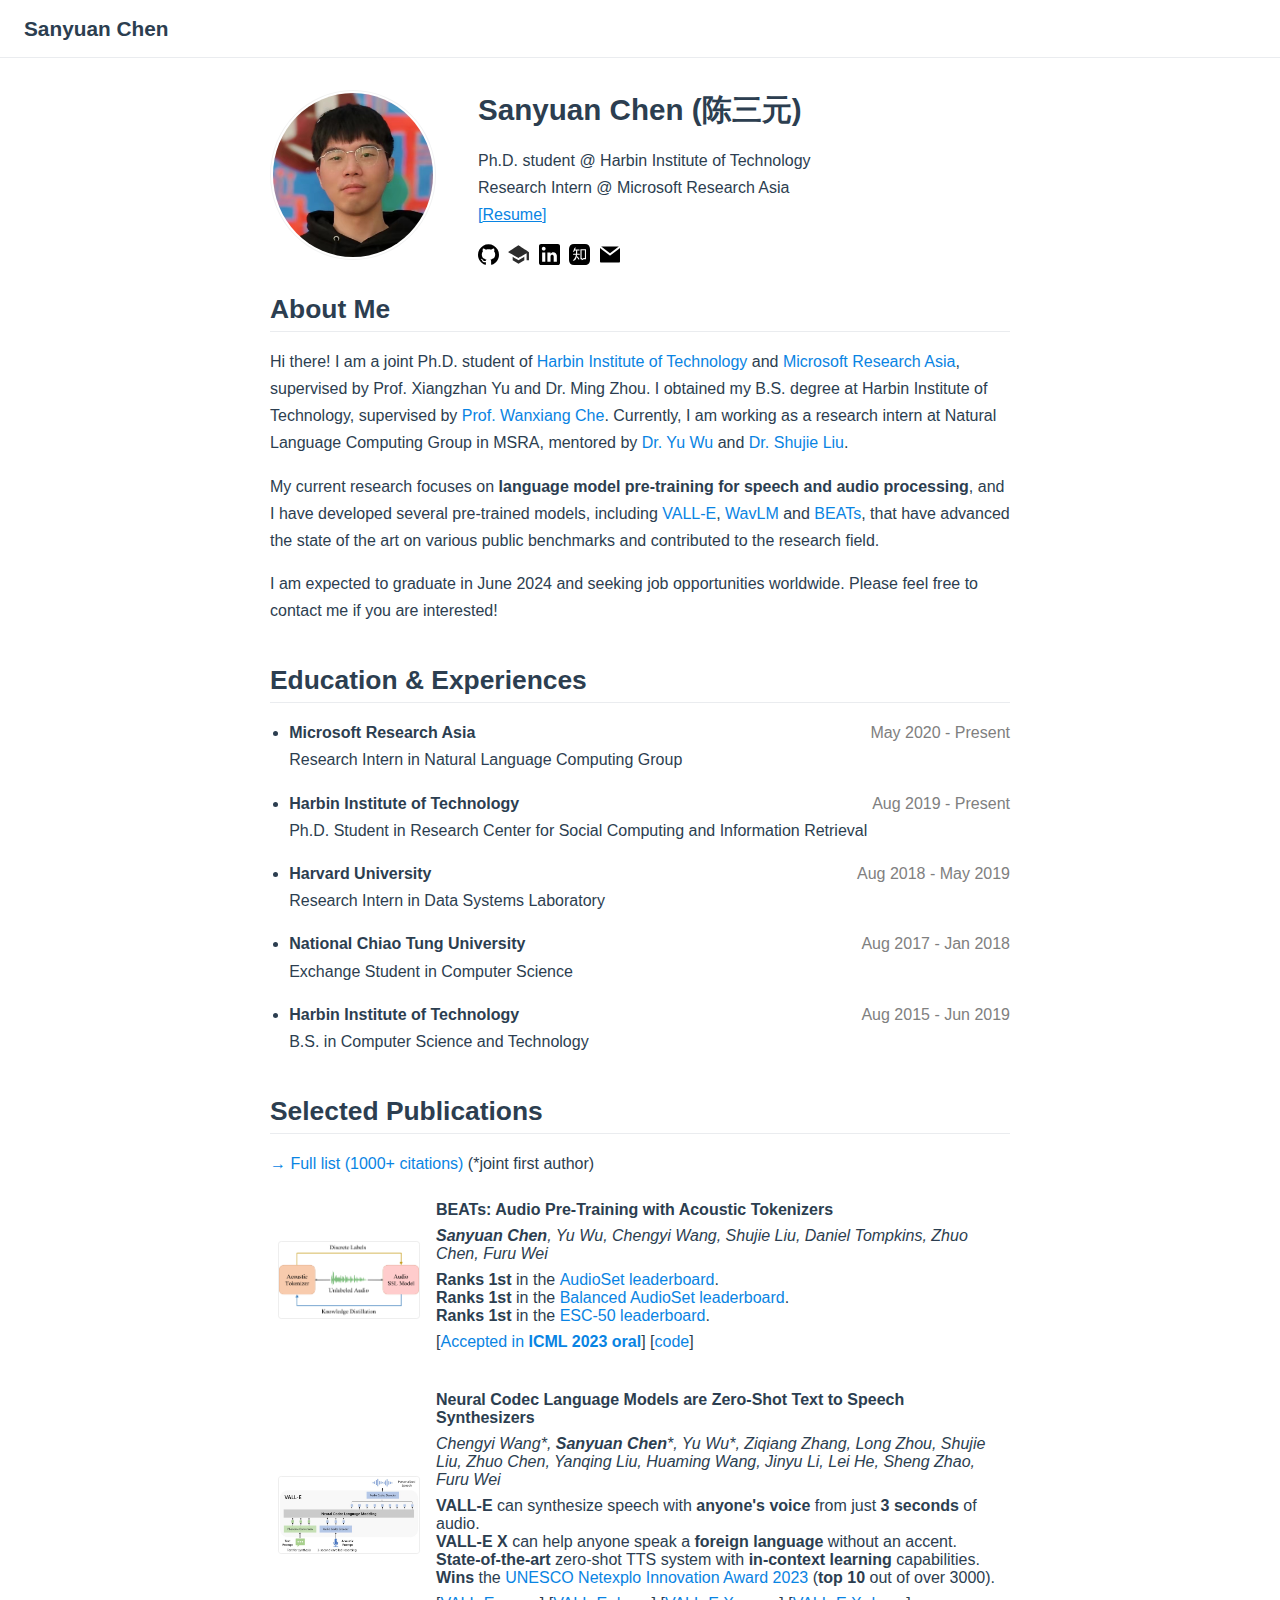
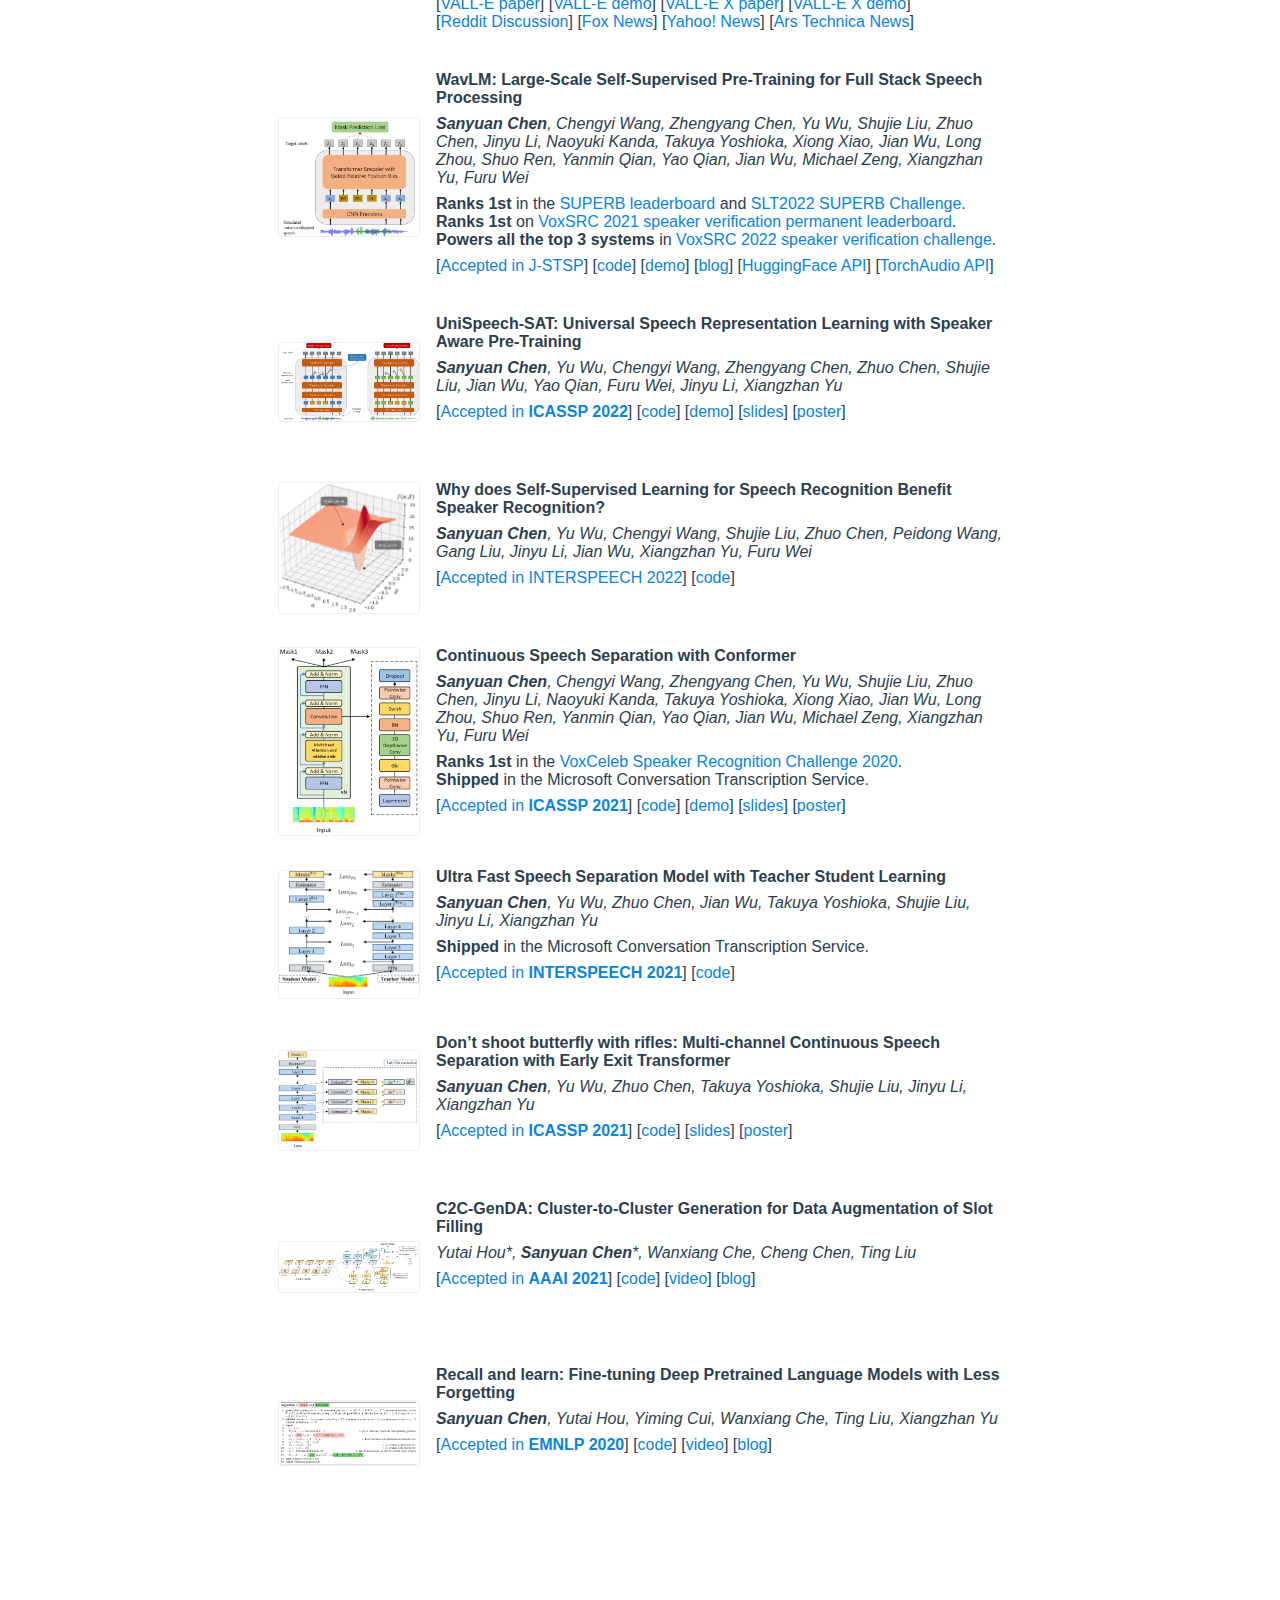
==== commit 0ea3184d: "." ====
--- a/index.html
+++ b/index.html
@@ -7,7 +7,7 @@
     <meta name="description" content="The homepage of Sanyuan Chen">
     <link rel="icon" href="/logo.jpg">
     
-    <link rel="preload" href="/assets/css/0.styles.a5d64f1f.css" as="style"><link rel="preload" href="/assets/js/app.edecf1c0.js" as="script"><link rel="preload" href="/assets/js/2.5b5922e0.js" as="script"><link rel="preload" href="/assets/js/8.4c5c0634.js" as="script"><link rel="preload" href="/assets/js/4.10fa20cf.js" as="script"><link rel="preload" href="/assets/js/5.ffdecf4e.js" as="script"><link rel="prefetch" href="/assets/js/3.677d4f8f.js"><link rel="prefetch" href="/assets/js/6.0a8475de.js"><link rel="prefetch" href="/assets/js/7.4f90f5b5.js"><link rel="prefetch" href="/assets/js/9.0cc5bf5a.js">
+    <link rel="preload" href="/assets/css/0.styles.a5d64f1f.css" as="style"><link rel="preload" href="/assets/js/app.50c83a4b.js" as="script"><link rel="preload" href="/assets/js/2.5b5922e0.js" as="script"><link rel="preload" href="/assets/js/8.b2e7d70d.js" as="script"><link rel="preload" href="/assets/js/4.10fa20cf.js" as="script"><link rel="preload" href="/assets/js/5.ffdecf4e.js" as="script"><link rel="prefetch" href="/assets/js/3.677d4f8f.js"><link rel="prefetch" href="/assets/js/6.0a8475de.js"><link rel="prefetch" href="/assets/js/7.4f90f5b5.js"><link rel="prefetch" href="/assets/js/9.0cc5bf5a.js">
     <link rel="stylesheet" href="/assets/css/0.styles.a5d64f1f.css">
   </head>
   <body>
@@ -23,10 +23,10 @@
 Ph.D. Student in Research Center for Social Computing and Information Retrieval</p></li> <li><p><strong>Harvard University</strong> <span style="color:gray;float:right;">Aug 2018 - May 2019</span> <br>
 Research Intern in Data Systems Laboratory</p></li> <li><p><strong>National Chiao Tung University</strong> <span style="color:gray;float:right;">Aug 2017 - Jan 2018</span> <br>
 Exchange Student in Computer Science</p></li> <li><p><strong>Harbin Institute of Technology</strong> <span style="color:gray;float:right;">Aug 2015 - Jun 2019</span> <br>
-B.S. in Computer Science and Technology</p></li></ul> <h2 id="selected-publications"><a href="#selected-publications" class="header-anchor">#</a> Selected Publications</h2> <p><a href="https://scholar.google.com/citations?user=XrZRIy0AAAAJ" target="_blank" rel="noopener noreferrer">→ Full list<svg xmlns="http://www.w3.org/2000/svg" aria-hidden="true" x="0px" y="0px" viewBox="0 0 100 100" width="15" height="15" class="icon outbound"><path fill="currentColor" d="M18.8,85.1h56l0,0c2.2,0,4-1.8,4-4v-32h-8v28h-48v-48h28v-8h-32l0,0c-2.2,0-4,1.8-4,4v56C14.8,83.3,16.6,85.1,18.8,85.1z"></path> <polygon fill="currentColor" points="45.7,48.7 51.3,54.3 77.2,28.5 77.2,37.2 85.2,37.2 85.2,14.9 62.8,14.9 62.8,22.9 71.5,22.9"></polygon></svg></a>  (*joint first author)</p> <div class="md-card"><div class="card-image"><img src="/projects/BEATs.png" alt></div> <div class="card-content"><p><strong>BEATs: Audio Pre-Training with Acoustic Tokenizers</strong></p> <p><em><strong>Sanyuan Chen</strong>, Yu Wu, Chengyi Wang, Shujie Liu, Daniel Tompkins, Zhuo Chen, Furu Wei</em></p> <p><strong>Ranks 1st</strong> in the <a href="https://paperswithcode.com/sota/audio-classification-on-audioset" target="_blank" rel="noopener noreferrer">AudioSet leaderboard<svg xmlns="http://www.w3.org/2000/svg" aria-hidden="true" x="0px" y="0px" viewBox="0 0 100 100" width="15" height="15" class="icon outbound"><path fill="currentColor" d="M18.8,85.1h56l0,0c2.2,0,4-1.8,4-4v-32h-8v28h-48v-48h28v-8h-32l0,0c-2.2,0-4,1.8-4,4v56C14.8,83.3,16.6,85.1,18.8,85.1z"></path> <polygon fill="currentColor" points="45.7,48.7 51.3,54.3 77.2,28.5 77.2,37.2 85.2,37.2 85.2,14.9 62.8,14.9 62.8,22.9 71.5,22.9"></polygon></svg></a>.<br> <strong>Ranks 1st</strong> in the <a href="https://paperswithcode.com/sota/audio-classification-on-balanced-audio-set" target="_blank" rel="noopener noreferrer">Balanced AudioSet leaderboard<svg xmlns="http://www.w3.org/2000/svg" aria-hidden="true" x="0px" y="0px" viewBox="0 0 100 100" width="15" height="15" class="icon outbound"><path fill="currentColor" d="M18.8,85.1h56l0,0c2.2,0,4-1.8,4-4v-32h-8v28h-48v-48h28v-8h-32l0,0c-2.2,0-4,1.8-4,4v56C14.8,83.3,16.6,85.1,18.8,85.1z"></path> <polygon fill="currentColor" points="45.7,48.7 51.3,54.3 77.2,28.5 77.2,37.2 85.2,37.2 85.2,14.9 62.8,14.9 62.8,22.9 71.5,22.9"></polygon></svg></a>.<br> <strong>Ranks 1st</strong> in the <a href="https://paperswithcode.com/sota/audio-classification-on-esc-50" target="_blank" rel="noopener noreferrer">ESC-50 leaderboard<svg xmlns="http://www.w3.org/2000/svg" aria-hidden="true" x="0px" y="0px" viewBox="0 0 100 100" width="15" height="15" class="icon outbound"><path fill="currentColor" d="M18.8,85.1h56l0,0c2.2,0,4-1.8,4-4v-32h-8v28h-48v-48h28v-8h-32l0,0c-2.2,0-4,1.8-4,4v56C14.8,83.3,16.6,85.1,18.8,85.1z"></path> <polygon fill="currentColor" points="45.7,48.7 51.3,54.3 77.2,28.5 77.2,37.2 85.2,37.2 85.2,14.9 62.8,14.9 62.8,22.9 71.5,22.9"></polygon></svg></a>.</p> <p>[<a href="https://arxiv.org/abs/2212.09058" target="_blank" rel="noopener noreferrer">Accepted in <strong>ICML 2023 oral</strong><svg xmlns="http://www.w3.org/2000/svg" aria-hidden="true" x="0px" y="0px" viewBox="0 0 100 100" width="15" height="15" class="icon outbound"><path fill="currentColor" d="M18.8,85.1h56l0,0c2.2,0,4-1.8,4-4v-32h-8v28h-48v-48h28v-8h-32l0,0c-2.2,0-4,1.8-4,4v56C14.8,83.3,16.6,85.1,18.8,85.1z"></path> <polygon fill="currentColor" points="45.7,48.7 51.3,54.3 77.2,28.5 77.2,37.2 85.2,37.2 85.2,14.9 62.8,14.9 62.8,22.9 71.5,22.9"></polygon></svg></a>] [<a href="https://aka.ms/beats" target="_blank" rel="noopener noreferrer">code<svg xmlns="http://www.w3.org/2000/svg" aria-hidden="true" x="0px" y="0px" viewBox="0 0 100 100" width="15" height="15" class="icon outbound"><path fill="currentColor" d="M18.8,85.1h56l0,0c2.2,0,4-1.8,4-4v-32h-8v28h-48v-48h28v-8h-32l0,0c-2.2,0-4,1.8-4,4v56C14.8,83.3,16.6,85.1,18.8,85.1z"></path> <polygon fill="currentColor" points="45.7,48.7 51.3,54.3 77.2,28.5 77.2,37.2 85.2,37.2 85.2,14.9 62.8,14.9 62.8,22.9 71.5,22.9"></polygon></svg></a>]</p></div></div> <div class="md-card"><div class="card-image"><img src="/projects/VALLE.jpg" alt></div> <div class="card-content"><p><strong>Neural Codec Language Models are Zero-Shot Text to Speech Synthesizers</strong></p> <p><em>Chengyi Wang*, <strong>Sanyuan Chen</strong>*, Yu Wu*, Ziqiang Zhang, Long Zhou, Shujie Liu, Zhuo Chen, Yanqing Liu, Huaming Wang, Jinyu Li, Lei He, Sheng Zhao, Furu Wei</em></p> <p><strong>VALL-E</strong> can synthesize speech with <strong>anyone's voice</strong> from just <strong>3 seconds</strong> of audio.<br> <strong>VALL-E X</strong> can help anyone speak a <strong>foreign language</strong> without an accent.<br> <strong>State-of-the-art</strong> zero-shot TTS system with <strong>in-context learning</strong> capabilities.<br> <strong>Wins</strong> the <a href="https://twitter.com/Netexplo/status/1648330944632193024" target="_blank" rel="noopener noreferrer">UNESCO Netexplo Innovation Award 2023<svg xmlns="http://www.w3.org/2000/svg" aria-hidden="true" x="0px" y="0px" viewBox="0 0 100 100" width="15" height="15" class="icon outbound"><path fill="currentColor" d="M18.8,85.1h56l0,0c2.2,0,4-1.8,4-4v-32h-8v28h-48v-48h28v-8h-32l0,0c-2.2,0-4,1.8-4,4v56C14.8,83.3,16.6,85.1,18.8,85.1z"></path> <polygon fill="currentColor" points="45.7,48.7 51.3,54.3 77.2,28.5 77.2,37.2 85.2,37.2 85.2,14.9 62.8,14.9 62.8,22.9 71.5,22.9"></polygon></svg></a> (<strong>top 10</strong> out of over 3000).</p> <p>[<a href="https://arxiv.org/abs/2301.02111" target="_blank" rel="noopener noreferrer">VALL-E paper<svg xmlns="http://www.w3.org/2000/svg" aria-hidden="true" x="0px" y="0px" viewBox="0 0 100 100" width="15" height="15" class="icon outbound"><path fill="currentColor" d="M18.8,85.1h56l0,0c2.2,0,4-1.8,4-4v-32h-8v28h-48v-48h28v-8h-32l0,0c-2.2,0-4,1.8-4,4v56C14.8,83.3,16.6,85.1,18.8,85.1z"></path> <polygon fill="currentColor" points="45.7,48.7 51.3,54.3 77.2,28.5 77.2,37.2 85.2,37.2 85.2,14.9 62.8,14.9 62.8,22.9 71.5,22.9"></polygon></svg></a>] [<a href="https://aka.ms/valle" target="_blank" rel="noopener noreferrer">VALL-E demo<svg xmlns="http://www.w3.org/2000/svg" aria-hidden="true" x="0px" y="0px" viewBox="0 0 100 100" width="15" height="15" class="icon outbound"><path fill="currentColor" d="M18.8,85.1h56l0,0c2.2,0,4-1.8,4-4v-32h-8v28h-48v-48h28v-8h-32l0,0c-2.2,0-4,1.8-4,4v56C14.8,83.3,16.6,85.1,18.8,85.1z"></path> <polygon fill="currentColor" points="45.7,48.7 51.3,54.3 77.2,28.5 77.2,37.2 85.2,37.2 85.2,14.9 62.8,14.9 62.8,22.9 71.5,22.9"></polygon></svg></a>] [<a href="https://arxiv.org/abs/2303.03926" target="_blank" rel="noopener noreferrer">VALL-E X paper<svg xmlns="http://www.w3.org/2000/svg" aria-hidden="true" x="0px" y="0px" viewBox="0 0 100 100" width="15" height="15" class="icon outbound"><path fill="currentColor" d="M18.8,85.1h56l0,0c2.2,0,4-1.8,4-4v-32h-8v28h-48v-48h28v-8h-32l0,0c-2.2,0-4,1.8-4,4v56C14.8,83.3,16.6,85.1,18.8,85.1z"></path> <polygon fill="currentColor" points="45.7,48.7 51.3,54.3 77.2,28.5 77.2,37.2 85.2,37.2 85.2,14.9 62.8,14.9 62.8,22.9 71.5,22.9"></polygon></svg></a>] [<a href="https://aka.ms/vallex" target="_blank" rel="noopener noreferrer">VALL-E X demo<svg xmlns="http://www.w3.org/2000/svg" aria-hidden="true" x="0px" y="0px" viewBox="0 0 100 100" width="15" height="15" class="icon outbound"><path fill="currentColor" d="M18.8,85.1h56l0,0c2.2,0,4-1.8,4-4v-32h-8v28h-48v-48h28v-8h-32l0,0c-2.2,0-4,1.8-4,4v56C14.8,83.3,16.6,85.1,18.8,85.1z"></path> <polygon fill="currentColor" points="45.7,48.7 51.3,54.3 77.2,28.5 77.2,37.2 85.2,37.2 85.2,14.9 62.8,14.9 62.8,22.9 71.5,22.9"></polygon></svg></a>]<br>
+B.S. in Computer Science and Technology</p></li></ul> <h2 id="selected-publications"><a href="#selected-publications" class="header-anchor">#</a> Selected Publications</h2> <p><a href="https://scholar.google.com/citations?user=XrZRIy0AAAAJ" target="_blank" rel="noopener noreferrer">→ Full list (1000+ citations)<svg xmlns="http://www.w3.org/2000/svg" aria-hidden="true" x="0px" y="0px" viewBox="0 0 100 100" width="15" height="15" class="icon outbound"><path fill="currentColor" d="M18.8,85.1h56l0,0c2.2,0,4-1.8,4-4v-32h-8v28h-48v-48h28v-8h-32l0,0c-2.2,0-4,1.8-4,4v56C14.8,83.3,16.6,85.1,18.8,85.1z"></path> <polygon fill="currentColor" points="45.7,48.7 51.3,54.3 77.2,28.5 77.2,37.2 85.2,37.2 85.2,14.9 62.8,14.9 62.8,22.9 71.5,22.9"></polygon></svg></a>  (*joint first author)</p> <div class="md-card"><div class="card-image"><img src="/projects/BEATs.png" alt></div> <div class="card-content"><p><strong>BEATs: Audio Pre-Training with Acoustic Tokenizers</strong></p> <p><em><strong>Sanyuan Chen</strong>, Yu Wu, Chengyi Wang, Shujie Liu, Daniel Tompkins, Zhuo Chen, Furu Wei</em></p> <p><strong>Ranks 1st</strong> in the <a href="https://paperswithcode.com/sota/audio-classification-on-audioset" target="_blank" rel="noopener noreferrer">AudioSet leaderboard<svg xmlns="http://www.w3.org/2000/svg" aria-hidden="true" x="0px" y="0px" viewBox="0 0 100 100" width="15" height="15" class="icon outbound"><path fill="currentColor" d="M18.8,85.1h56l0,0c2.2,0,4-1.8,4-4v-32h-8v28h-48v-48h28v-8h-32l0,0c-2.2,0-4,1.8-4,4v56C14.8,83.3,16.6,85.1,18.8,85.1z"></path> <polygon fill="currentColor" points="45.7,48.7 51.3,54.3 77.2,28.5 77.2,37.2 85.2,37.2 85.2,14.9 62.8,14.9 62.8,22.9 71.5,22.9"></polygon></svg></a>.<br> <strong>Ranks 1st</strong> in the <a href="https://paperswithcode.com/sota/audio-classification-on-balanced-audio-set" target="_blank" rel="noopener noreferrer">Balanced AudioSet leaderboard<svg xmlns="http://www.w3.org/2000/svg" aria-hidden="true" x="0px" y="0px" viewBox="0 0 100 100" width="15" height="15" class="icon outbound"><path fill="currentColor" d="M18.8,85.1h56l0,0c2.2,0,4-1.8,4-4v-32h-8v28h-48v-48h28v-8h-32l0,0c-2.2,0-4,1.8-4,4v56C14.8,83.3,16.6,85.1,18.8,85.1z"></path> <polygon fill="currentColor" points="45.7,48.7 51.3,54.3 77.2,28.5 77.2,37.2 85.2,37.2 85.2,14.9 62.8,14.9 62.8,22.9 71.5,22.9"></polygon></svg></a>.<br> <strong>Ranks 1st</strong> in the <a href="https://paperswithcode.com/sota/audio-classification-on-esc-50" target="_blank" rel="noopener noreferrer">ESC-50 leaderboard<svg xmlns="http://www.w3.org/2000/svg" aria-hidden="true" x="0px" y="0px" viewBox="0 0 100 100" width="15" height="15" class="icon outbound"><path fill="currentColor" d="M18.8,85.1h56l0,0c2.2,0,4-1.8,4-4v-32h-8v28h-48v-48h28v-8h-32l0,0c-2.2,0-4,1.8-4,4v56C14.8,83.3,16.6,85.1,18.8,85.1z"></path> <polygon fill="currentColor" points="45.7,48.7 51.3,54.3 77.2,28.5 77.2,37.2 85.2,37.2 85.2,14.9 62.8,14.9 62.8,22.9 71.5,22.9"></polygon></svg></a>.</p> <p>[<a href="https://arxiv.org/abs/2212.09058" target="_blank" rel="noopener noreferrer">Accepted in <strong>ICML 2023 oral</strong><svg xmlns="http://www.w3.org/2000/svg" aria-hidden="true" x="0px" y="0px" viewBox="0 0 100 100" width="15" height="15" class="icon outbound"><path fill="currentColor" d="M18.8,85.1h56l0,0c2.2,0,4-1.8,4-4v-32h-8v28h-48v-48h28v-8h-32l0,0c-2.2,0-4,1.8-4,4v56C14.8,83.3,16.6,85.1,18.8,85.1z"></path> <polygon fill="currentColor" points="45.7,48.7 51.3,54.3 77.2,28.5 77.2,37.2 85.2,37.2 85.2,14.9 62.8,14.9 62.8,22.9 71.5,22.9"></polygon></svg></a>] [<a href="https://aka.ms/beats" target="_blank" rel="noopener noreferrer">code<svg xmlns="http://www.w3.org/2000/svg" aria-hidden="true" x="0px" y="0px" viewBox="0 0 100 100" width="15" height="15" class="icon outbound"><path fill="currentColor" d="M18.8,85.1h56l0,0c2.2,0,4-1.8,4-4v-32h-8v28h-48v-48h28v-8h-32l0,0c-2.2,0-4,1.8-4,4v56C14.8,83.3,16.6,85.1,18.8,85.1z"></path> <polygon fill="currentColor" points="45.7,48.7 51.3,54.3 77.2,28.5 77.2,37.2 85.2,37.2 85.2,14.9 62.8,14.9 62.8,22.9 71.5,22.9"></polygon></svg></a>]</p></div></div> <div class="md-card"><div class="card-image"><img src="/projects/VALLE.jpg" alt></div> <div class="card-content"><p><strong>Neural Codec Language Models are Zero-Shot Text to Speech Synthesizers</strong></p> <p><em>Chengyi Wang*, <strong>Sanyuan Chen</strong>*, Yu Wu*, Ziqiang Zhang, Long Zhou, Shujie Liu, Zhuo Chen, Yanqing Liu, Huaming Wang, Jinyu Li, Lei He, Sheng Zhao, Furu Wei</em></p> <p><strong>VALL-E</strong> can synthesize speech with <strong>anyone's voice</strong> from just <strong>3 seconds</strong> of audio.<br> <strong>VALL-E X</strong> can help anyone speak a <strong>foreign language</strong> without an accent.<br> <strong>State-of-the-art</strong> zero-shot TTS system with <strong>in-context learning</strong> capabilities.<br> <strong>Wins</strong> the <a href="https://twitter.com/Netexplo/status/1648330944632193024" target="_blank" rel="noopener noreferrer">UNESCO Netexplo Innovation Award 2023<svg xmlns="http://www.w3.org/2000/svg" aria-hidden="true" x="0px" y="0px" viewBox="0 0 100 100" width="15" height="15" class="icon outbound"><path fill="currentColor" d="M18.8,85.1h56l0,0c2.2,0,4-1.8,4-4v-32h-8v28h-48v-48h28v-8h-32l0,0c-2.2,0-4,1.8-4,4v56C14.8,83.3,16.6,85.1,18.8,85.1z"></path> <polygon fill="currentColor" points="45.7,48.7 51.3,54.3 77.2,28.5 77.2,37.2 85.2,37.2 85.2,14.9 62.8,14.9 62.8,22.9 71.5,22.9"></polygon></svg></a> (<strong>top 10</strong> out of over 3000).</p> <p>[<a href="https://arxiv.org/abs/2301.02111" target="_blank" rel="noopener noreferrer">VALL-E paper<svg xmlns="http://www.w3.org/2000/svg" aria-hidden="true" x="0px" y="0px" viewBox="0 0 100 100" width="15" height="15" class="icon outbound"><path fill="currentColor" d="M18.8,85.1h56l0,0c2.2,0,4-1.8,4-4v-32h-8v28h-48v-48h28v-8h-32l0,0c-2.2,0-4,1.8-4,4v56C14.8,83.3,16.6,85.1,18.8,85.1z"></path> <polygon fill="currentColor" points="45.7,48.7 51.3,54.3 77.2,28.5 77.2,37.2 85.2,37.2 85.2,14.9 62.8,14.9 62.8,22.9 71.5,22.9"></polygon></svg></a>] [<a href="https://aka.ms/valle" target="_blank" rel="noopener noreferrer">VALL-E demo<svg xmlns="http://www.w3.org/2000/svg" aria-hidden="true" x="0px" y="0px" viewBox="0 0 100 100" width="15" height="15" class="icon outbound"><path fill="currentColor" d="M18.8,85.1h56l0,0c2.2,0,4-1.8,4-4v-32h-8v28h-48v-48h28v-8h-32l0,0c-2.2,0-4,1.8-4,4v56C14.8,83.3,16.6,85.1,18.8,85.1z"></path> <polygon fill="currentColor" points="45.7,48.7 51.3,54.3 77.2,28.5 77.2,37.2 85.2,37.2 85.2,14.9 62.8,14.9 62.8,22.9 71.5,22.9"></polygon></svg></a>] [<a href="https://arxiv.org/abs/2303.03926" target="_blank" rel="noopener noreferrer">VALL-E X paper<svg xmlns="http://www.w3.org/2000/svg" aria-hidden="true" x="0px" y="0px" viewBox="0 0 100 100" width="15" height="15" class="icon outbound"><path fill="currentColor" d="M18.8,85.1h56l0,0c2.2,0,4-1.8,4-4v-32h-8v28h-48v-48h28v-8h-32l0,0c-2.2,0-4,1.8-4,4v56C14.8,83.3,16.6,85.1,18.8,85.1z"></path> <polygon fill="currentColor" points="45.7,48.7 51.3,54.3 77.2,28.5 77.2,37.2 85.2,37.2 85.2,14.9 62.8,14.9 62.8,22.9 71.5,22.9"></polygon></svg></a>] [<a href="https://aka.ms/vallex" target="_blank" rel="noopener noreferrer">VALL-E X demo<svg xmlns="http://www.w3.org/2000/svg" aria-hidden="true" x="0px" y="0px" viewBox="0 0 100 100" width="15" height="15" class="icon outbound"><path fill="currentColor" d="M18.8,85.1h56l0,0c2.2,0,4-1.8,4-4v-32h-8v28h-48v-48h28v-8h-32l0,0c-2.2,0-4,1.8-4,4v56C14.8,83.3,16.6,85.1,18.8,85.1z"></path> <polygon fill="currentColor" points="45.7,48.7 51.3,54.3 77.2,28.5 77.2,37.2 85.2,37.2 85.2,14.9 62.8,14.9 62.8,22.9 71.5,22.9"></polygon></svg></a>]<br>
 [<a href="https://www.reddit.com/r/Futurology/comments/1090iix/microsofts_new_valle_ai_can_clone_your_voice_from/" target="_blank" rel="noopener noreferrer">Reddit Discussion<svg xmlns="http://www.w3.org/2000/svg" aria-hidden="true" x="0px" y="0px" viewBox="0 0 100 100" width="15" height="15" class="icon outbound"><path fill="currentColor" d="M18.8,85.1h56l0,0c2.2,0,4-1.8,4-4v-32h-8v28h-48v-48h28v-8h-32l0,0c-2.2,0-4,1.8-4,4v56C14.8,83.3,16.6,85.1,18.8,85.1z"></path> <polygon fill="currentColor" points="45.7,48.7 51.3,54.3 77.2,28.5 77.2,37.2 85.2,37.2 85.2,14.9 62.8,14.9 62.8,22.9 71.5,22.9"></polygon></svg></a>] [<a href="https://www.foxnews.com/tech/new-ai-simulate-voice-3-seconds-audio" target="_blank" rel="noopener noreferrer">Fox News<svg xmlns="http://www.w3.org/2000/svg" aria-hidden="true" x="0px" y="0px" viewBox="0 0 100 100" width="15" height="15" class="icon outbound"><path fill="currentColor" d="M18.8,85.1h56l0,0c2.2,0,4-1.8,4-4v-32h-8v28h-48v-48h28v-8h-32l0,0c-2.2,0-4,1.8-4,4v56C14.8,83.3,16.6,85.1,18.8,85.1z"></path> <polygon fill="currentColor" points="45.7,48.7 51.3,54.3 77.2,28.5 77.2,37.2 85.2,37.2 85.2,14.9 62.8,14.9 62.8,22.9 71.5,22.9"></polygon></svg></a>] [<a href="https://news.yahoo.com/microsofts-ai-tool-just-needs-155500925.html" target="_blank" rel="noopener noreferrer">Yahoo! News<svg xmlns="http://www.w3.org/2000/svg" aria-hidden="true" x="0px" y="0px" viewBox="0 0 100 100" width="15" height="15" class="icon outbound"><path fill="currentColor" d="M18.8,85.1h56l0,0c2.2,0,4-1.8,4-4v-32h-8v28h-48v-48h28v-8h-32l0,0c-2.2,0-4,1.8-4,4v56C14.8,83.3,16.6,85.1,18.8,85.1z"></path> <polygon fill="currentColor" points="45.7,48.7 51.3,54.3 77.2,28.5 77.2,37.2 85.2,37.2 85.2,14.9 62.8,14.9 62.8,22.9 71.5,22.9"></polygon></svg></a>] [<a href="https://arstechnica.com/information-technology/2023/01/microsofts-new-ai-can-simulate-anyones-voice-with-3-seconds-of-audio/" target="_blank" rel="noopener noreferrer">Ars Technica News<svg xmlns="http://www.w3.org/2000/svg" aria-hidden="true" x="0px" y="0px" viewBox="0 0 100 100" width="15" height="15" class="icon outbound"><path fill="currentColor" d="M18.8,85.1h56l0,0c2.2,0,4-1.8,4-4v-32h-8v28h-48v-48h28v-8h-32l0,0c-2.2,0-4,1.8-4,4v56C14.8,83.3,16.6,85.1,18.8,85.1z"></path> <polygon fill="currentColor" points="45.7,48.7 51.3,54.3 77.2,28.5 77.2,37.2 85.2,37.2 85.2,14.9 62.8,14.9 62.8,22.9 71.5,22.9"></polygon></svg></a>]</p></div></div> <div class="md-card"><div class="card-image"><img src="/projects/WavLM.png" alt></div> <div class="card-content"><p><strong>WavLM: Large-Scale Self-Supervised Pre-Training for Full Stack Speech Processing</strong></p> <p><em><strong>Sanyuan Chen</strong>, Chengyi Wang, Zhengyang Chen, Yu Wu, Shujie Liu, Zhuo Chen, Jinyu Li, Naoyuki Kanda, Takuya Yoshioka, Xiong Xiao, Jian Wu, Long Zhou, Shuo Ren, Yanmin Qian, Yao Qian, Jian Wu, Michael Zeng, Xiangzhan Yu, Furu Wei</em></p> <p><strong>Ranks 1st</strong> in the <a href="https://superbbenchmark.org/leaderboard" target="_blank" rel="noopener noreferrer">SUPERB leaderboard<svg xmlns="http://www.w3.org/2000/svg" aria-hidden="true" x="0px" y="0px" viewBox="0 0 100 100" width="15" height="15" class="icon outbound"><path fill="currentColor" d="M18.8,85.1h56l0,0c2.2,0,4-1.8,4-4v-32h-8v28h-48v-48h28v-8h-32l0,0c-2.2,0-4,1.8-4,4v56C14.8,83.3,16.6,85.1,18.8,85.1z"></path> <polygon fill="currentColor" points="45.7,48.7 51.3,54.3 77.2,28.5 77.2,37.2 85.2,37.2 85.2,14.9 62.8,14.9 62.8,22.9 71.5,22.9"></polygon></svg></a> and <a href="https://superbbenchmark.org/" target="_blank" rel="noopener noreferrer">SLT2022 SUPERB Challenge<svg xmlns="http://www.w3.org/2000/svg" aria-hidden="true" x="0px" y="0px" viewBox="0 0 100 100" width="15" height="15" class="icon outbound"><path fill="currentColor" d="M18.8,85.1h56l0,0c2.2,0,4-1.8,4-4v-32h-8v28h-48v-48h28v-8h-32l0,0c-2.2,0-4,1.8-4,4v56C14.8,83.3,16.6,85.1,18.8,85.1z"></path> <polygon fill="currentColor" points="45.7,48.7 51.3,54.3 77.2,28.5 77.2,37.2 85.2,37.2 85.2,14.9 62.8,14.9 62.8,22.9 71.5,22.9"></polygon></svg></a>.<br> <strong>Ranks 1st</strong> on <a href="https://competitions.codalab.org/competitions/34066#results" target="_blank" rel="noopener noreferrer">VoxSRC 2021 speaker verification permanent leaderboard<svg xmlns="http://www.w3.org/2000/svg" aria-hidden="true" x="0px" y="0px" viewBox="0 0 100 100" width="15" height="15" class="icon outbound"><path fill="currentColor" d="M18.8,85.1h56l0,0c2.2,0,4-1.8,4-4v-32h-8v28h-48v-48h28v-8h-32l0,0c-2.2,0-4,1.8-4,4v56C14.8,83.3,16.6,85.1,18.8,85.1z"></path> <polygon fill="currentColor" points="45.7,48.7 51.3,54.3 77.2,28.5 77.2,37.2 85.2,37.2 85.2,14.9 62.8,14.9 62.8,22.9 71.5,22.9"></polygon></svg></a>.
 <strong>Powers all the top 3 systems</strong> in <a href="http://mm.kaist.ac.kr/datasets/voxceleb/voxsrc/interspeech2022.html" target="_blank" rel="noopener noreferrer">VoxSRC 2022 speaker verification challenge<svg xmlns="http://www.w3.org/2000/svg" aria-hidden="true" x="0px" y="0px" viewBox="0 0 100 100" width="15" height="15" class="icon outbound"><path fill="currentColor" d="M18.8,85.1h56l0,0c2.2,0,4-1.8,4-4v-32h-8v28h-48v-48h28v-8h-32l0,0c-2.2,0-4,1.8-4,4v56C14.8,83.3,16.6,85.1,18.8,85.1z"></path> <polygon fill="currentColor" points="45.7,48.7 51.3,54.3 77.2,28.5 77.2,37.2 85.2,37.2 85.2,14.9 62.8,14.9 62.8,22.9 71.5,22.9"></polygon></svg></a>.</p> <p>[<a href="https://ieeexplore.ieee.org/document/9814838" target="_blank" rel="noopener noreferrer">Accepted in J-STSP<svg xmlns="http://www.w3.org/2000/svg" aria-hidden="true" x="0px" y="0px" viewBox="0 0 100 100" width="15" height="15" class="icon outbound"><path fill="currentColor" d="M18.8,85.1h56l0,0c2.2,0,4-1.8,4-4v-32h-8v28h-48v-48h28v-8h-32l0,0c-2.2,0-4,1.8-4,4v56C14.8,83.3,16.6,85.1,18.8,85.1z"></path> <polygon fill="currentColor" points="45.7,48.7 51.3,54.3 77.2,28.5 77.2,37.2 85.2,37.2 85.2,14.9 62.8,14.9 62.8,22.9 71.5,22.9"></polygon></svg></a>] [<a href="https://aka.ms/wavlm" target="_blank" rel="noopener noreferrer">code<svg xmlns="http://www.w3.org/2000/svg" aria-hidden="true" x="0px" y="0px" viewBox="0 0 100 100" width="15" height="15" class="icon outbound"><path fill="currentColor" d="M18.8,85.1h56l0,0c2.2,0,4-1.8,4-4v-32h-8v28h-48v-48h28v-8h-32l0,0c-2.2,0-4,1.8-4,4v56C14.8,83.3,16.6,85.1,18.8,85.1z"></path> <polygon fill="currentColor" points="45.7,48.7 51.3,54.3 77.2,28.5 77.2,37.2 85.2,37.2 85.2,14.9 62.8,14.9 62.8,22.9 71.5,22.9"></polygon></svg></a>] [<a href="https://huggingface.co/spaces/microsoft/wavlm-speaker-verification" target="_blank" rel="noopener noreferrer">demo<svg xmlns="http://www.w3.org/2000/svg" aria-hidden="true" x="0px" y="0px" viewBox="0 0 100 100" width="15" height="15" class="icon outbound"><path fill="currentColor" d="M18.8,85.1h56l0,0c2.2,0,4-1.8,4-4v-32h-8v28h-48v-48h28v-8h-32l0,0c-2.2,0-4,1.8-4,4v56C14.8,83.3,16.6,85.1,18.8,85.1z"></path> <polygon fill="currentColor" points="45.7,48.7 51.3,54.3 77.2,28.5 77.2,37.2 85.2,37.2 85.2,14.9 62.8,14.9 62.8,22.9 71.5,22.9"></polygon></svg></a>] [<a href="https://www.msra.cn/zh-cn/news/features/wavlm" target="_blank" rel="noopener noreferrer">blog<svg xmlns="http://www.w3.org/2000/svg" aria-hidden="true" x="0px" y="0px" viewBox="0 0 100 100" width="15" height="15" class="icon outbound"><path fill="currentColor" d="M18.8,85.1h56l0,0c2.2,0,4-1.8,4-4v-32h-8v28h-48v-48h28v-8h-32l0,0c-2.2,0-4,1.8-4,4v56C14.8,83.3,16.6,85.1,18.8,85.1z"></path> <polygon fill="currentColor" points="45.7,48.7 51.3,54.3 77.2,28.5 77.2,37.2 85.2,37.2 85.2,14.9 62.8,14.9 62.8,22.9 71.5,22.9"></polygon></svg></a>]
 [<a href="https://huggingface.co/microsoft/wavlm-large" target="_blank" rel="noopener noreferrer">HuggingFace API<svg xmlns="http://www.w3.org/2000/svg" aria-hidden="true" x="0px" y="0px" viewBox="0 0 100 100" width="15" height="15" class="icon outbound"><path fill="currentColor" d="M18.8,85.1h56l0,0c2.2,0,4-1.8,4-4v-32h-8v28h-48v-48h28v-8h-32l0,0c-2.2,0-4,1.8-4,4v56C14.8,83.3,16.6,85.1,18.8,85.1z"></path> <polygon fill="currentColor" points="45.7,48.7 51.3,54.3 77.2,28.5 77.2,37.2 85.2,37.2 85.2,14.9 62.8,14.9 62.8,22.9 71.5,22.9"></polygon></svg></a>] [<a href="https://pytorch.org/audio/main/index.html" target="_blank" rel="noopener noreferrer">TorchAudio API<svg xmlns="http://www.w3.org/2000/svg" aria-hidden="true" x="0px" y="0px" viewBox="0 0 100 100" width="15" height="15" class="icon outbound"><path fill="currentColor" d="M18.8,85.1h56l0,0c2.2,0,4-1.8,4-4v-32h-8v28h-48v-48h28v-8h-32l0,0c-2.2,0-4,1.8-4,4v56C14.8,83.3,16.6,85.1,18.8,85.1z"></path> <polygon fill="currentColor" points="45.7,48.7 51.3,54.3 77.2,28.5 77.2,37.2 85.2,37.2 85.2,14.9 62.8,14.9 62.8,22.9 71.5,22.9"></polygon></svg></a>]</p></div></div> <div class="md-card"><div class="card-image"><img src="/projects/UniSpeech-SAT.png" alt></div> <div class="card-content"><p><strong>UniSpeech-SAT: Universal Speech Representation Learning with Speaker Aware Pre-Training</strong></p> <p><em><strong>Sanyuan Chen</strong>, Yu Wu, Chengyi Wang, Zhengyang Chen, Zhuo Chen, Shujie Liu, Jian Wu, Yao Qian, Furu Wei, Jinyu Li, Xiangzhan Yu</em></p> <p>[<a href="https://ieeexplore.ieee.org/abstract/document/9747077" target="_blank" rel="noopener noreferrer">Accepted in <strong>ICASSP 2022</strong><svg xmlns="http://www.w3.org/2000/svg" aria-hidden="true" x="0px" y="0px" viewBox="0 0 100 100" width="15" height="15" class="icon outbound"><path fill="currentColor" d="M18.8,85.1h56l0,0c2.2,0,4-1.8,4-4v-32h-8v28h-48v-48h28v-8h-32l0,0c-2.2,0-4,1.8-4,4v56C14.8,83.3,16.6,85.1,18.8,85.1z"></path> <polygon fill="currentColor" points="45.7,48.7 51.3,54.3 77.2,28.5 77.2,37.2 85.2,37.2 85.2,14.9 62.8,14.9 62.8,22.9 71.5,22.9"></polygon></svg></a>] [<a href="https://github.com/microsoft/UniSpeech" target="_blank" rel="noopener noreferrer">code<svg xmlns="http://www.w3.org/2000/svg" aria-hidden="true" x="0px" y="0px" viewBox="0 0 100 100" width="15" height="15" class="icon outbound"><path fill="currentColor" d="M18.8,85.1h56l0,0c2.2,0,4-1.8,4-4v-32h-8v28h-48v-48h28v-8h-32l0,0c-2.2,0-4,1.8-4,4v56C14.8,83.3,16.6,85.1,18.8,85.1z"></path> <polygon fill="currentColor" points="45.7,48.7 51.3,54.3 77.2,28.5 77.2,37.2 85.2,37.2 85.2,14.9 62.8,14.9 62.8,22.9 71.5,22.9"></polygon></svg></a>] [<a href="https://huggingface.co/spaces/microsoft/unispeech-speaker-verification" target="_blank" rel="noopener noreferrer">demo<svg xmlns="http://www.w3.org/2000/svg" aria-hidden="true" x="0px" y="0px" viewBox="0 0 100 100" width="15" height="15" class="icon outbound"><path fill="currentColor" d="M18.8,85.1h56l0,0c2.2,0,4-1.8,4-4v-32h-8v28h-48v-48h28v-8h-32l0,0c-2.2,0-4,1.8-4,4v56C14.8,83.3,16.6,85.1,18.8,85.1z"></path> <polygon fill="currentColor" points="45.7,48.7 51.3,54.3 77.2,28.5 77.2,37.2 85.2,37.2 85.2,14.9 62.8,14.9 62.8,22.9 71.5,22.9"></polygon></svg></a>] [<a href="https://sigport.org/documents/unispeech-sat-universal-speech-representation-learning-speaker-aware-pre-training-0" target="_blank" rel="noopener noreferrer">slides<svg xmlns="http://www.w3.org/2000/svg" aria-hidden="true" x="0px" y="0px" viewBox="0 0 100 100" width="15" height="15" class="icon outbound"><path fill="currentColor" d="M18.8,85.1h56l0,0c2.2,0,4-1.8,4-4v-32h-8v28h-48v-48h28v-8h-32l0,0c-2.2,0-4,1.8-4,4v56C14.8,83.3,16.6,85.1,18.8,85.1z"></path> <polygon fill="currentColor" points="45.7,48.7 51.3,54.3 77.2,28.5 77.2,37.2 85.2,37.2 85.2,14.9 62.8,14.9 62.8,22.9 71.5,22.9"></polygon></svg></a>] [<a href="https://sigport.org/documents/unispeech-sat-universal-speech-representation-learning-speaker-aware-pre-training" target="_blank" rel="noopener noreferrer">poster<svg xmlns="http://www.w3.org/2000/svg" aria-hidden="true" x="0px" y="0px" viewBox="0 0 100 100" width="15" height="15" class="icon outbound"><path fill="currentColor" d="M18.8,85.1h56l0,0c2.2,0,4-1.8,4-4v-32h-8v28h-48v-48h28v-8h-32l0,0c-2.2,0-4,1.8-4,4v56C14.8,83.3,16.6,85.1,18.8,85.1z"></path> <polygon fill="currentColor" points="45.7,48.7 51.3,54.3 77.2,28.5 77.2,37.2 85.2,37.2 85.2,14.9 62.8,14.9 62.8,22.9 71.5,22.9"></polygon></svg></a>]</p></div></div> <div class="md-card"><div class="card-image"><img src="/projects/Why_SSL2ASR_benifit_SID.png" alt></div> <div class="card-content"><p><strong>Why does Self-Supervised Learning for Speech Recognition Benefit Speaker Recognition?</strong></p> <p><em><strong>Sanyuan Chen</strong>, Yu Wu, Chengyi Wang, Shujie Liu, Zhuo Chen, Peidong Wang, Gang Liu, Jinyu Li, Jian Wu, Xiangzhan Yu, Furu Wei</em></p> <p>[<a href="https://arxiv.org/pdf/2204.12765" target="_blank" rel="noopener noreferrer">Accepted in INTERSPEECH 2022<svg xmlns="http://www.w3.org/2000/svg" aria-hidden="true" x="0px" y="0px" viewBox="0 0 100 100" width="15" height="15" class="icon outbound"><path fill="currentColor" d="M18.8,85.1h56l0,0c2.2,0,4-1.8,4-4v-32h-8v28h-48v-48h28v-8h-32l0,0c-2.2,0-4,1.8-4,4v56C14.8,83.3,16.6,85.1,18.8,85.1z"></path> <polygon fill="currentColor" points="45.7,48.7 51.3,54.3 77.2,28.5 77.2,37.2 85.2,37.2 85.2,14.9 62.8,14.9 62.8,22.9 71.5,22.9"></polygon></svg></a>] [<a href="https://github.com/microsoft/UniSpeech" target="_blank" rel="noopener noreferrer">code<svg xmlns="http://www.w3.org/2000/svg" aria-hidden="true" x="0px" y="0px" viewBox="0 0 100 100" width="15" height="15" class="icon outbound"><path fill="currentColor" d="M18.8,85.1h56l0,0c2.2,0,4-1.8,4-4v-32h-8v28h-48v-48h28v-8h-32l0,0c-2.2,0-4,1.8-4,4v56C14.8,83.3,16.6,85.1,18.8,85.1z"></path> <polygon fill="currentColor" points="45.7,48.7 51.3,54.3 77.2,28.5 77.2,37.2 85.2,37.2 85.2,14.9 62.8,14.9 62.8,22.9 71.5,22.9"></polygon></svg></a>]</p></div></div> <div class="md-card"><div class="card-image"><img src="/projects/Conformer.png" alt></div> <div class="card-content"><p><strong>Continuous Speech Separation with Conformer</strong></p> <p><em><strong>Sanyuan Chen</strong>, Chengyi Wang, Zhengyang Chen, Yu Wu, Shujie Liu, Zhuo Chen, Jinyu Li, Naoyuki Kanda, Takuya Yoshioka, Xiong Xiao, Jian Wu, Long Zhou, Shuo Ren, Yanmin Qian, Yao Qian, Jian Wu, Michael Zeng, Xiangzhan Yu, Furu Wei</em></p> <p><strong>Ranks 1st</strong> in the <a href="https://competitions.codalab.org/competitions/26357#results" target="_blank" rel="noopener noreferrer">VoxCeleb Speaker Recognition Challenge 2020<svg xmlns="http://www.w3.org/2000/svg" aria-hidden="true" x="0px" y="0px" viewBox="0 0 100 100" width="15" height="15" class="icon outbound"><path fill="currentColor" d="M18.8,85.1h56l0,0c2.2,0,4-1.8,4-4v-32h-8v28h-48v-48h28v-8h-32l0,0c-2.2,0-4,1.8-4,4v56C14.8,83.3,16.6,85.1,18.8,85.1z"></path> <polygon fill="currentColor" points="45.7,48.7 51.3,54.3 77.2,28.5 77.2,37.2 85.2,37.2 85.2,14.9 62.8,14.9 62.8,22.9 71.5,22.9"></polygon></svg></a>.<br> <strong>Shipped</strong> in the Microsoft Conversation Transcription Service.</p> <p>[<a href="https://ieeexplore.ieee.org/document/9413423" target="_blank" rel="noopener noreferrer">Accepted in <strong>ICASSP 2021</strong><svg xmlns="http://www.w3.org/2000/svg" aria-hidden="true" x="0px" y="0px" viewBox="0 0 100 100" width="15" height="15" class="icon outbound"><path fill="currentColor" d="M18.8,85.1h56l0,0c2.2,0,4-1.8,4-4v-32h-8v28h-48v-48h28v-8h-32l0,0c-2.2,0-4,1.8-4,4v56C14.8,83.3,16.6,85.1,18.8,85.1z"></path> <polygon fill="currentColor" points="45.7,48.7 51.3,54.3 77.2,28.5 77.2,37.2 85.2,37.2 85.2,14.9 62.8,14.9 62.8,22.9 71.5,22.9"></polygon></svg></a>] [<a href="https://github.com/Sanyuan-Chen/CSS_with_Conformer" target="_blank" rel="noopener noreferrer">code<svg xmlns="http://www.w3.org/2000/svg" aria-hidden="true" x="0px" y="0px" viewBox="0 0 100 100" width="15" height="15" class="icon outbound"><path fill="currentColor" d="M18.8,85.1h56l0,0c2.2,0,4-1.8,4-4v-32h-8v28h-48v-48h28v-8h-32l0,0c-2.2,0-4,1.8-4,4v56C14.8,83.3,16.6,85.1,18.8,85.1z"></path> <polygon fill="currentColor" points="45.7,48.7 51.3,54.3 77.2,28.5 77.2,37.2 85.2,37.2 85.2,14.9 62.8,14.9 62.8,22.9 71.5,22.9"></polygon></svg></a>] [<a href="https://www.youtube.com/watch?v=WRfPBnWc2qQ&amp;t=3s" target="_blank" rel="noopener noreferrer">demo<svg xmlns="http://www.w3.org/2000/svg" aria-hidden="true" x="0px" y="0px" viewBox="0 0 100 100" width="15" height="15" class="icon outbound"><path fill="currentColor" d="M18.8,85.1h56l0,0c2.2,0,4-1.8,4-4v-32h-8v28h-48v-48h28v-8h-32l0,0c-2.2,0-4,1.8-4,4v56C14.8,83.3,16.6,85.1,18.8,85.1z"></path> <polygon fill="currentColor" points="45.7,48.7 51.3,54.3 77.2,28.5 77.2,37.2 85.2,37.2 85.2,14.9 62.8,14.9 62.8,22.9 71.5,22.9"></polygon></svg></a>] [<a href="https://sigport.org/documents/continuous-speech-separation-conformer-0" target="_blank" rel="noopener noreferrer">slides<svg xmlns="http://www.w3.org/2000/svg" aria-hidden="true" x="0px" y="0px" viewBox="0 0 100 100" width="15" height="15" class="icon outbound"><path fill="currentColor" d="M18.8,85.1h56l0,0c2.2,0,4-1.8,4-4v-32h-8v28h-48v-48h28v-8h-32l0,0c-2.2,0-4,1.8-4,4v56C14.8,83.3,16.6,85.1,18.8,85.1z"></path> <polygon fill="currentColor" points="45.7,48.7 51.3,54.3 77.2,28.5 77.2,37.2 85.2,37.2 85.2,14.9 62.8,14.9 62.8,22.9 71.5,22.9"></polygon></svg></a>] [<a href="https://sigport.org/documents/continuous-speech-separation-conformer" target="_blank" rel="noopener noreferrer">poster<svg xmlns="http://www.w3.org/2000/svg" aria-hidden="true" x="0px" y="0px" viewBox="0 0 100 100" width="15" height="15" class="icon outbound"><path fill="currentColor" d="M18.8,85.1h56l0,0c2.2,0,4-1.8,4-4v-32h-8v28h-48v-48h28v-8h-32l0,0c-2.2,0-4,1.8-4,4v56C14.8,83.3,16.6,85.1,18.8,85.1z"></path> <polygon fill="currentColor" points="45.7,48.7 51.3,54.3 77.2,28.5 77.2,37.2 85.2,37.2 85.2,14.9 62.8,14.9 62.8,22.9 71.5,22.9"></polygon></svg></a>]</p></div></div> <div class="md-card"><div class="card-image"><img src="/projects/FastSS_with_TS.png" alt></div> <div class="card-content"><p><strong>Ultra Fast Speech Separation Model with Teacher Student Learning</strong></p> <p><em><strong>Sanyuan Chen</strong>, Yu Wu, Zhuo Chen, Jian Wu, Takuya Yoshioka, Shujie Liu, Jinyu Li, Xiangzhan Yu</em></p> <p><strong>Shipped</strong> in the Microsoft Conversation Transcription Service.</p> <p>[<a href="https://www.isca-speech.org/archive/pdfs/interspeech_2021/chen21l_interspeech.pdf" target="_blank" rel="noopener noreferrer">Accepted in <strong>INTERSPEECH 2021</strong><svg xmlns="http://www.w3.org/2000/svg" aria-hidden="true" x="0px" y="0px" viewBox="0 0 100 100" width="15" height="15" class="icon outbound"><path fill="currentColor" d="M18.8,85.1h56l0,0c2.2,0,4-1.8,4-4v-32h-8v28h-48v-48h28v-8h-32l0,0c-2.2,0-4,1.8-4,4v56C14.8,83.3,16.6,85.1,18.8,85.1z"></path> <polygon fill="currentColor" points="45.7,48.7 51.3,54.3 77.2,28.5 77.2,37.2 85.2,37.2 85.2,14.9 62.8,14.9 62.8,22.9 71.5,22.9"></polygon></svg></a>] [<a href="https://github.com/Sanyuan-Chen/CSS_with_TSTransformer" target="_blank" rel="noopener noreferrer">code<svg xmlns="http://www.w3.org/2000/svg" aria-hidden="true" x="0px" y="0px" viewBox="0 0 100 100" width="15" height="15" class="icon outbound"><path fill="currentColor" d="M18.8,85.1h56l0,0c2.2,0,4-1.8,4-4v-32h-8v28h-48v-48h28v-8h-32l0,0c-2.2,0-4,1.8-4,4v56C14.8,83.3,16.6,85.1,18.8,85.1z"></path> <polygon fill="currentColor" points="45.7,48.7 51.3,54.3 77.2,28.5 77.2,37.2 85.2,37.2 85.2,14.9 62.8,14.9 62.8,22.9 71.5,22.9"></polygon></svg></a>]</p></div></div> <div class="md-card"><div class="card-image"><img src="/projects/EETransformer.png" alt></div> <div class="card-content"><p><strong>Don’t shoot butterfly with rifles: Multi-channel Continuous Speech Separation with Early Exit Transformer</strong></p> <p><em><strong>Sanyuan Chen</strong>, Yu Wu, Zhuo Chen, Takuya Yoshioka, Shujie Liu, Jinyu Li, Xiangzhan Yu</em></p> <p>[<a href="https://ieeexplore.ieee.org/document/9413933" target="_blank" rel="noopener noreferrer">Accepted in <strong>ICASSP 2021</strong><svg xmlns="http://www.w3.org/2000/svg" aria-hidden="true" x="0px" y="0px" viewBox="0 0 100 100" width="15" height="15" class="icon outbound"><path fill="currentColor" d="M18.8,85.1h56l0,0c2.2,0,4-1.8,4-4v-32h-8v28h-48v-48h28v-8h-32l0,0c-2.2,0-4,1.8-4,4v56C14.8,83.3,16.6,85.1,18.8,85.1z"></path> <polygon fill="currentColor" points="45.7,48.7 51.3,54.3 77.2,28.5 77.2,37.2 85.2,37.2 85.2,14.9 62.8,14.9 62.8,22.9 71.5,22.9"></polygon></svg></a>] [<a href="https://github.com/Sanyuan-Chen/CSS_with_EETransformer" target="_blank" rel="noopener noreferrer">code<svg xmlns="http://www.w3.org/2000/svg" aria-hidden="true" x="0px" y="0px" viewBox="0 0 100 100" width="15" height="15" class="icon outbound"><path fill="currentColor" d="M18.8,85.1h56l0,0c2.2,0,4-1.8,4-4v-32h-8v28h-48v-48h28v-8h-32l0,0c-2.2,0-4,1.8-4,4v56C14.8,83.3,16.6,85.1,18.8,85.1z"></path> <polygon fill="currentColor" points="45.7,48.7 51.3,54.3 77.2,28.5 77.2,37.2 85.2,37.2 85.2,14.9 62.8,14.9 62.8,22.9 71.5,22.9"></polygon></svg></a>] [<a href="https://sigport.org/documents/dont-shoot-butterfly-rifles-multi-channel-continuous-speech-separation-early-exit" target="_blank" rel="noopener noreferrer">slides<svg xmlns="http://www.w3.org/2000/svg" aria-hidden="true" x="0px" y="0px" viewBox="0 0 100 100" width="15" height="15" class="icon outbound"><path fill="currentColor" d="M18.8,85.1h56l0,0c2.2,0,4-1.8,4-4v-32h-8v28h-48v-48h28v-8h-32l0,0c-2.2,0-4,1.8-4,4v56C14.8,83.3,16.6,85.1,18.8,85.1z"></path> <polygon fill="currentColor" points="45.7,48.7 51.3,54.3 77.2,28.5 77.2,37.2 85.2,37.2 85.2,14.9 62.8,14.9 62.8,22.9 71.5,22.9"></polygon></svg></a>] [<a href="https://sigport.org/documents/dont-shoot-butterfly-rifles-multi-channel-continuous-speech-separation-early-exit-0" target="_blank" rel="noopener noreferrer">poster<svg xmlns="http://www.w3.org/2000/svg" aria-hidden="true" x="0px" y="0px" viewBox="0 0 100 100" width="15" height="15" class="icon outbound"><path fill="currentColor" d="M18.8,85.1h56l0,0c2.2,0,4-1.8,4-4v-32h-8v28h-48v-48h28v-8h-32l0,0c-2.2,0-4,1.8-4,4v56C14.8,83.3,16.6,85.1,18.8,85.1z"></path> <polygon fill="currentColor" points="45.7,48.7 51.3,54.3 77.2,28.5 77.2,37.2 85.2,37.2 85.2,14.9 62.8,14.9 62.8,22.9 71.5,22.9"></polygon></svg></a>]</p></div></div> <div class="md-card"><div class="card-image"><img src="/projects/C2CGenDA.png" alt></div> <div class="card-content"><p><strong>C2C-GenDA: Cluster-to-Cluster Generation for Data Augmentation of Slot Filling</strong></p> <p><em>Yutai Hou*, <strong>Sanyuan Chen</strong>*, Wanxiang Che, Cheng Chen, Ting Liu</em></p> <p>[<a href="https://www.aaai.org/AAAI21Papers/AAAI-10147.HouY.pdf" target="_blank" rel="noopener noreferrer">Accepted in <strong>AAAI 2021</strong><svg xmlns="http://www.w3.org/2000/svg" aria-hidden="true" x="0px" y="0px" viewBox="0 0 100 100" width="15" height="15" class="icon outbound"><path fill="currentColor" d="M18.8,85.1h56l0,0c2.2,0,4-1.8,4-4v-32h-8v28h-48v-48h28v-8h-32l0,0c-2.2,0-4,1.8-4,4v56C14.8,83.3,16.6,85.1,18.8,85.1z"></path> <polygon fill="currentColor" points="45.7,48.7 51.3,54.3 77.2,28.5 77.2,37.2 85.2,37.2 85.2,14.9 62.8,14.9 62.8,22.9 71.5,22.9"></polygon></svg></a>] [<a href="https://github.com/Sanyuan-Chen/C2C-DA" target="_blank" rel="noopener noreferrer">code<svg xmlns="http://www.w3.org/2000/svg" aria-hidden="true" x="0px" y="0px" viewBox="0 0 100 100" width="15" height="15" class="icon outbound"><path fill="currentColor" d="M18.8,85.1h56l0,0c2.2,0,4-1.8,4-4v-32h-8v28h-48v-48h28v-8h-32l0,0c-2.2,0-4,1.8-4,4v56C14.8,83.3,16.6,85.1,18.8,85.1z"></path> <polygon fill="currentColor" points="45.7,48.7 51.3,54.3 77.2,28.5 77.2,37.2 85.2,37.2 85.2,14.9 62.8,14.9 62.8,22.9 71.5,22.9"></polygon></svg></a>] [<a href="https://slideslive.com/38949311/c2cgenda-clustertocluster-generation-for-data-augmentation-of-slot-filling" target="_blank" rel="noopener noreferrer">video<svg xmlns="http://www.w3.org/2000/svg" aria-hidden="true" x="0px" y="0px" viewBox="0 0 100 100" width="15" height="15" class="icon outbound"><path fill="currentColor" d="M18.8,85.1h56l0,0c2.2,0,4-1.8,4-4v-32h-8v28h-48v-48h28v-8h-32l0,0c-2.2,0-4,1.8-4,4v56C14.8,83.3,16.6,85.1,18.8,85.1z"></path> <polygon fill="currentColor" points="45.7,48.7 51.3,54.3 77.2,28.5 77.2,37.2 85.2,37.2 85.2,14.9 62.8,14.9 62.8,22.9 71.5,22.9"></polygon></svg></a>] [<a href="https://mp.weixin.qq.com/s?__biz=MzIxMjAzNDY5Mg==&amp;mid=2650800309&amp;idx=1&amp;sn=90dd2ccdcaa28f5fa1557bcd5f34e07c&amp;chksm=8cb8955ebbcf1c48de9954c6a63567ff1b961b725b2ab8e466d522eba148570f321c684fe2af&amp;mpshare=1&amp;scene=1&amp;srcid=0802Ug7wPMER4lbWqFsqlkZy&amp;sharer_sharetime=1659438504889&amp;sharer_shareid=dca445c61c90f52c6c79e7e2c470b7cf&amp;exportkey=A9toVlohSOljuoH17I2mf%2BI%3D&amp;acctmode=0&amp;pass_ticket=vUtNVU7gzDGC1Php4jmJuRlmPfhpOTcqwWiIt3HikG%2FRA4BW%2BzIM81iXEWssJsso&amp;wx_header=0#rd" target="_blank" rel="noopener noreferrer">blog<svg xmlns="http://www.w3.org/2000/svg" aria-hidden="true" x="0px" y="0px" viewBox="0 0 100 100" width="15" height="15" class="icon outbound"><path fill="currentColor" d="M18.8,85.1h56l0,0c2.2,0,4-1.8,4-4v-32h-8v28h-48v-48h28v-8h-32l0,0c-2.2,0-4,1.8-4,4v56C14.8,83.3,16.6,85.1,18.8,85.1z"></path> <polygon fill="currentColor" points="45.7,48.7 51.3,54.3 77.2,28.5 77.2,37.2 85.2,37.2 85.2,14.9 62.8,14.9 62.8,22.9 71.5,22.9"></polygon></svg></a>]</p></div></div> <div class="md-card"><div class="card-image"><img src="/projects/RecAdam.png" alt></div> <div class="card-content"><p><strong>Recall and learn: Fine-tuning Deep Pretrained Language Models with Less Forgetting</strong></p> <p><em><strong>Sanyuan Chen</strong>, Yutai Hou, Yiming Cui, Wanxiang Che, Ting Liu, Xiangzhan Yu</em></p> <p>[<a href="https://aclanthology.org/2020.emnlp-main.634" target="_blank" rel="noopener noreferrer">Accepted in <strong>EMNLP 2020</strong><svg xmlns="http://www.w3.org/2000/svg" aria-hidden="true" x="0px" y="0px" viewBox="0 0 100 100" width="15" height="15" class="icon outbound"><path fill="currentColor" d="M18.8,85.1h56l0,0c2.2,0,4-1.8,4-4v-32h-8v28h-48v-48h28v-8h-32l0,0c-2.2,0-4,1.8-4,4v56C14.8,83.3,16.6,85.1,18.8,85.1z"></path> <polygon fill="currentColor" points="45.7,48.7 51.3,54.3 77.2,28.5 77.2,37.2 85.2,37.2 85.2,14.9 62.8,14.9 62.8,22.9 71.5,22.9"></polygon></svg></a>] [<a href="https://github.com/Sanyuan-Chen/RecAdam" target="_blank" rel="noopener noreferrer">code<svg xmlns="http://www.w3.org/2000/svg" aria-hidden="true" x="0px" y="0px" viewBox="0 0 100 100" width="15" height="15" class="icon outbound"><path fill="currentColor" d="M18.8,85.1h56l0,0c2.2,0,4-1.8,4-4v-32h-8v28h-48v-48h28v-8h-32l0,0c-2.2,0-4,1.8-4,4v56C14.8,83.3,16.6,85.1,18.8,85.1z"></path> <polygon fill="currentColor" points="45.7,48.7 51.3,54.3 77.2,28.5 77.2,37.2 85.2,37.2 85.2,14.9 62.8,14.9 62.8,22.9 71.5,22.9"></polygon></svg></a>] [<a href="https://slideslive.com/38938976/recall-and-learn-finetuning-deep-pretrained-language-models-with-less-forgetting" target="_blank" rel="noopener noreferrer">video<svg xmlns="http://www.w3.org/2000/svg" aria-hidden="true" x="0px" y="0px" viewBox="0 0 100 100" width="15" height="15" class="icon outbound"><path fill="currentColor" d="M18.8,85.1h56l0,0c2.2,0,4-1.8,4-4v-32h-8v28h-48v-48h28v-8h-32l0,0c-2.2,0-4,1.8-4,4v56C14.8,83.3,16.6,85.1,18.8,85.1z"></path> <polygon fill="currentColor" points="45.7,48.7 51.3,54.3 77.2,28.5 77.2,37.2 85.2,37.2 85.2,14.9 62.8,14.9 62.8,22.9 71.5,22.9"></polygon></svg></a>] [<a href="https://mp.weixin.qq.com/s?__biz=MzIxMjAzNDY5Mg==&amp;mid=2650799813&amp;idx=1&amp;sn=327e7b5541eac775a3e78e635d8252dc&amp;exportkey=AxqgQNAq7%2F4SRd0HHZo3P5U%3D&amp;acctmode=0&amp;pass_ticket=vUtNVU7gzDGC1Php4jmJuRlmPfhpOTcqwWiIt3HikG%2FRA4BW%2BzIM81iXEWssJsso&amp;wx_header=0" target="_blank" rel="noopener noreferrer">blog<svg xmlns="http://www.w3.org/2000/svg" aria-hidden="true" x="0px" y="0px" viewBox="0 0 100 100" width="15" height="15" class="icon outbound"><path fill="currentColor" d="M18.8,85.1h56l0,0c2.2,0,4-1.8,4-4v-32h-8v28h-48v-48h28v-8h-32l0,0c-2.2,0-4,1.8-4,4v56C14.8,83.3,16.6,85.1,18.8,85.1z"></path> <polygon fill="currentColor" points="45.7,48.7 51.3,54.3 77.2,28.5 77.2,37.2 85.2,37.2 85.2,14.9 62.8,14.9 62.8,22.9 71.5,22.9"></polygon></svg></a>]</p></div></div></div> <footer class="page-edit"><!----> <!----></footer> <!----> </main></div><div class="global-ui"></div></div>
-    <script src="/assets/js/app.edecf1c0.js" defer></script><script src="/assets/js/2.5b5922e0.js" defer></script><script src="/assets/js/8.4c5c0634.js" defer></script><script src="/assets/js/4.10fa20cf.js" defer></script><script src="/assets/js/5.ffdecf4e.js" defer></script>
+    <script src="/assets/js/app.50c83a4b.js" defer></script><script src="/assets/js/2.5b5922e0.js" defer></script><script src="/assets/js/8.b2e7d70d.js" defer></script><script src="/assets/js/4.10fa20cf.js" defer></script><script src="/assets/js/5.ffdecf4e.js" defer></script>
   </body>
 </html>
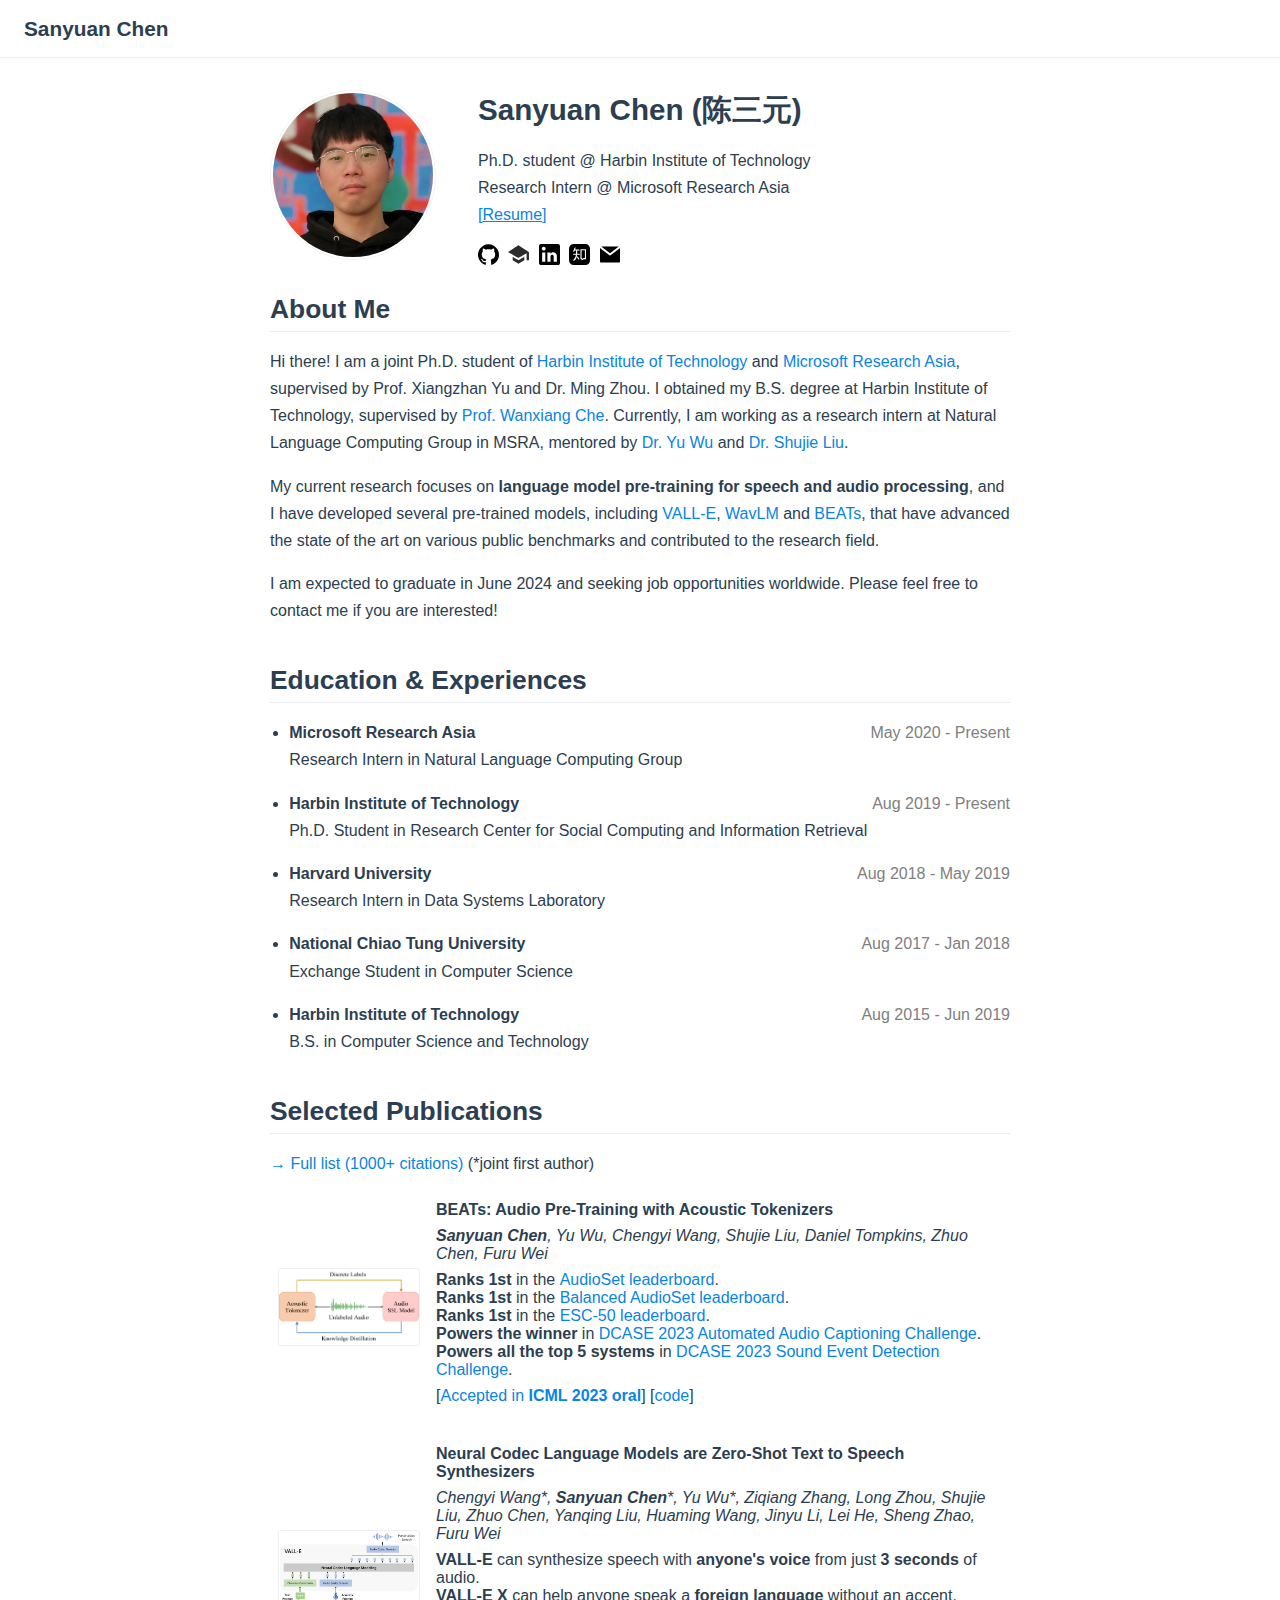
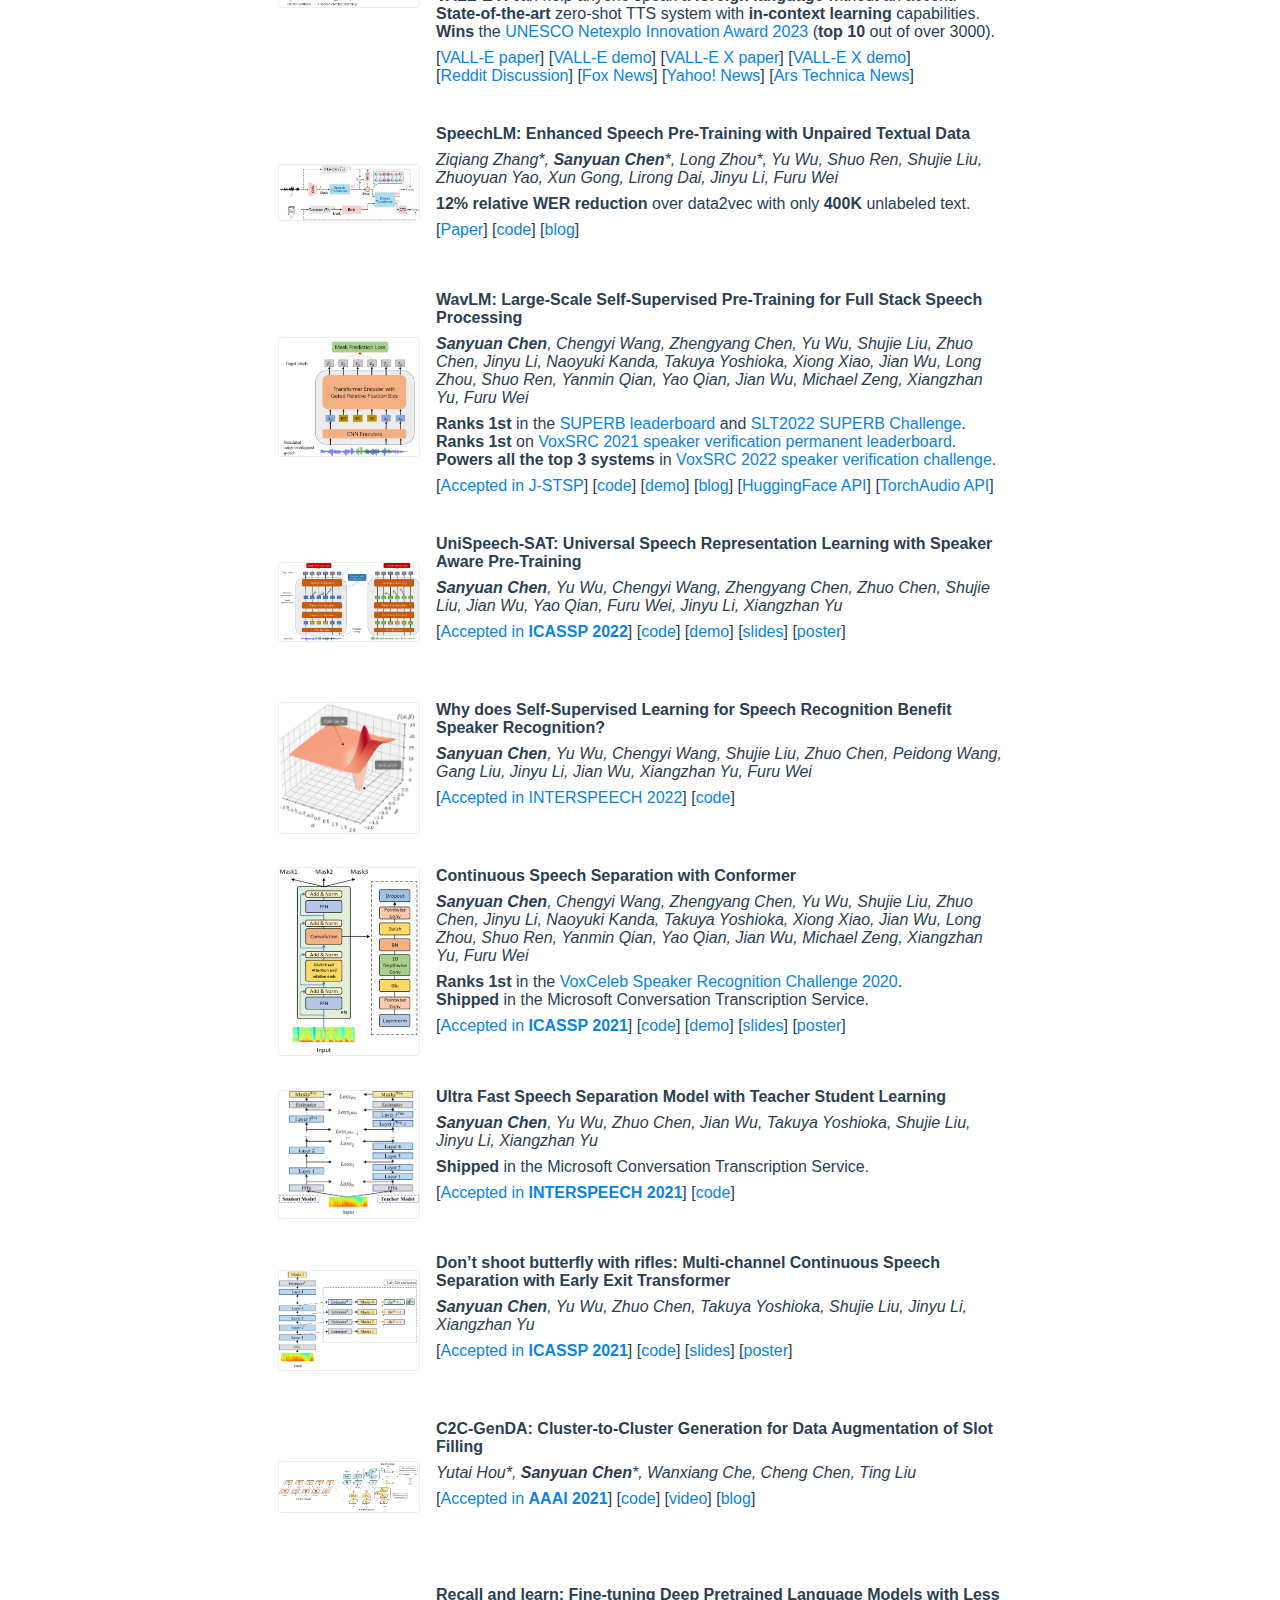
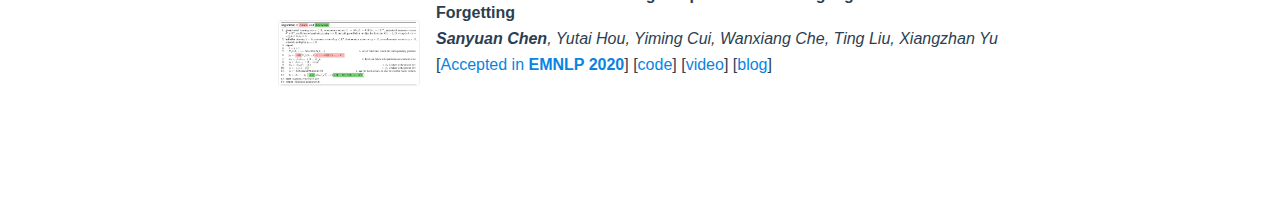
==== commit 2f2843c3: "." ====
--- a/index.html
+++ b/index.html
@@ -7,8 +7,8 @@
     <meta name="description" content="The homepage of Sanyuan Chen">
     <link rel="icon" href="/logo.jpg">
     
-    <link rel="preload" href="/assets/css/0.styles.a5d64f1f.css" as="style"><link rel="preload" href="/assets/js/app.50c83a4b.js" as="script"><link rel="preload" href="/assets/js/2.5b5922e0.js" as="script"><link rel="preload" href="/assets/js/8.b2e7d70d.js" as="script"><link rel="preload" href="/assets/js/4.10fa20cf.js" as="script"><link rel="preload" href="/assets/js/5.ffdecf4e.js" as="script"><link rel="prefetch" href="/assets/js/3.677d4f8f.js"><link rel="prefetch" href="/assets/js/6.0a8475de.js"><link rel="prefetch" href="/assets/js/7.4f90f5b5.js"><link rel="prefetch" href="/assets/js/9.0cc5bf5a.js">
-    <link rel="stylesheet" href="/assets/css/0.styles.a5d64f1f.css">
+    <link rel="preload" href="/assets/css/0.styles.bf6ecb71.css" as="style"><link rel="preload" href="/assets/js/app.ef4e7843.js" as="script"><link rel="preload" href="/assets/js/2.5b5922e0.js" as="script"><link rel="preload" href="/assets/js/8.c1e4c3b9.js" as="script"><link rel="preload" href="/assets/js/4.dc64499e.js" as="script"><link rel="preload" href="/assets/js/5.d752ec91.js" as="script"><link rel="prefetch" href="/assets/js/3.677d4f8f.js"><link rel="prefetch" href="/assets/js/6.0a8475de.js"><link rel="prefetch" href="/assets/js/7.4f90f5b5.js"><link rel="prefetch" href="/assets/js/9.0cc5bf5a.js">
+    <link rel="stylesheet" href="/assets/css/0.styles.bf6ecb71.css">
   </head>
   <body>
     <div id="app" data-server-rendered="true"><div class="theme-container no-sidebar home-page"><header class="navbar"><div class="sidebar-button"><svg xmlns="http://www.w3.org/2000/svg" aria-hidden="true" role="img" viewBox="0 0 448 512" class="icon"><path fill="currentColor" d="M436 124H12c-6.627 0-12-5.373-12-12V80c0-6.627 5.373-12 12-12h424c6.627 0 12 5.373 12 12v32c0 6.627-5.373 12-12 12zm0 160H12c-6.627 0-12-5.373-12-12v-32c0-6.627 5.373-12 12-12h424c6.627 0 12 5.373 12 12v32c0 6.627-5.373 12-12 12zm0 160H12c-6.627 0-12-5.373-12-12v-32c0-6.627 5.373-12 12-12h424c6.627 0 12 5.373 12 12v32c0 6.627-5.373 12-12 12z"></path></svg></div> <a href="/" class="home-link router-link-exact-active router-link-active"><!----> <span class="site-name">Sanyuan Chen</span></a> <div class="links"><!----> <!----></div></header> <div class="sidebar-mask"></div> <aside class="sidebar"><!---->  <!----> </aside> <main class="page"> <div class="theme-default-content content__default"><div class="profile"><div class="image"><img src="/profile.jpg" alt></div> <div class="info"><div class="name">
@@ -23,10 +23,10 @@
 Ph.D. Student in Research Center for Social Computing and Information Retrieval</p></li> <li><p><strong>Harvard University</strong> <span style="color:gray;float:right;">Aug 2018 - May 2019</span> <br>
 Research Intern in Data Systems Laboratory</p></li> <li><p><strong>National Chiao Tung University</strong> <span style="color:gray;float:right;">Aug 2017 - Jan 2018</span> <br>
 Exchange Student in Computer Science</p></li> <li><p><strong>Harbin Institute of Technology</strong> <span style="color:gray;float:right;">Aug 2015 - Jun 2019</span> <br>
-B.S. in Computer Science and Technology</p></li></ul> <h2 id="selected-publications"><a href="#selected-publications" class="header-anchor">#</a> Selected Publications</h2> <p><a href="https://scholar.google.com/citations?user=XrZRIy0AAAAJ" target="_blank" rel="noopener noreferrer">→ Full list (1000+ citations)<svg xmlns="http://www.w3.org/2000/svg" aria-hidden="true" x="0px" y="0px" viewBox="0 0 100 100" width="15" height="15" class="icon outbound"><path fill="currentColor" d="M18.8,85.1h56l0,0c2.2,0,4-1.8,4-4v-32h-8v28h-48v-48h28v-8h-32l0,0c-2.2,0-4,1.8-4,4v56C14.8,83.3,16.6,85.1,18.8,85.1z"></path> <polygon fill="currentColor" points="45.7,48.7 51.3,54.3 77.2,28.5 77.2,37.2 85.2,37.2 85.2,14.9 62.8,14.9 62.8,22.9 71.5,22.9"></polygon></svg></a>  (*joint first author)</p> <div class="md-card"><div class="card-image"><img src="/projects/BEATs.png" alt></div> <div class="card-content"><p><strong>BEATs: Audio Pre-Training with Acoustic Tokenizers</strong></p> <p><em><strong>Sanyuan Chen</strong>, Yu Wu, Chengyi Wang, Shujie Liu, Daniel Tompkins, Zhuo Chen, Furu Wei</em></p> <p><strong>Ranks 1st</strong> in the <a href="https://paperswithcode.com/sota/audio-classification-on-audioset" target="_blank" rel="noopener noreferrer">AudioSet leaderboard<svg xmlns="http://www.w3.org/2000/svg" aria-hidden="true" x="0px" y="0px" viewBox="0 0 100 100" width="15" height="15" class="icon outbound"><path fill="currentColor" d="M18.8,85.1h56l0,0c2.2,0,4-1.8,4-4v-32h-8v28h-48v-48h28v-8h-32l0,0c-2.2,0-4,1.8-4,4v56C14.8,83.3,16.6,85.1,18.8,85.1z"></path> <polygon fill="currentColor" points="45.7,48.7 51.3,54.3 77.2,28.5 77.2,37.2 85.2,37.2 85.2,14.9 62.8,14.9 62.8,22.9 71.5,22.9"></polygon></svg></a>.<br> <strong>Ranks 1st</strong> in the <a href="https://paperswithcode.com/sota/audio-classification-on-balanced-audio-set" target="_blank" rel="noopener noreferrer">Balanced AudioSet leaderboard<svg xmlns="http://www.w3.org/2000/svg" aria-hidden="true" x="0px" y="0px" viewBox="0 0 100 100" width="15" height="15" class="icon outbound"><path fill="currentColor" d="M18.8,85.1h56l0,0c2.2,0,4-1.8,4-4v-32h-8v28h-48v-48h28v-8h-32l0,0c-2.2,0-4,1.8-4,4v56C14.8,83.3,16.6,85.1,18.8,85.1z"></path> <polygon fill="currentColor" points="45.7,48.7 51.3,54.3 77.2,28.5 77.2,37.2 85.2,37.2 85.2,14.9 62.8,14.9 62.8,22.9 71.5,22.9"></polygon></svg></a>.<br> <strong>Ranks 1st</strong> in the <a href="https://paperswithcode.com/sota/audio-classification-on-esc-50" target="_blank" rel="noopener noreferrer">ESC-50 leaderboard<svg xmlns="http://www.w3.org/2000/svg" aria-hidden="true" x="0px" y="0px" viewBox="0 0 100 100" width="15" height="15" class="icon outbound"><path fill="currentColor" d="M18.8,85.1h56l0,0c2.2,0,4-1.8,4-4v-32h-8v28h-48v-48h28v-8h-32l0,0c-2.2,0-4,1.8-4,4v56C14.8,83.3,16.6,85.1,18.8,85.1z"></path> <polygon fill="currentColor" points="45.7,48.7 51.3,54.3 77.2,28.5 77.2,37.2 85.2,37.2 85.2,14.9 62.8,14.9 62.8,22.9 71.5,22.9"></polygon></svg></a>.</p> <p>[<a href="https://arxiv.org/abs/2212.09058" target="_blank" rel="noopener noreferrer">Accepted in <strong>ICML 2023 oral</strong><svg xmlns="http://www.w3.org/2000/svg" aria-hidden="true" x="0px" y="0px" viewBox="0 0 100 100" width="15" height="15" class="icon outbound"><path fill="currentColor" d="M18.8,85.1h56l0,0c2.2,0,4-1.8,4-4v-32h-8v28h-48v-48h28v-8h-32l0,0c-2.2,0-4,1.8-4,4v56C14.8,83.3,16.6,85.1,18.8,85.1z"></path> <polygon fill="currentColor" points="45.7,48.7 51.3,54.3 77.2,28.5 77.2,37.2 85.2,37.2 85.2,14.9 62.8,14.9 62.8,22.9 71.5,22.9"></polygon></svg></a>] [<a href="https://aka.ms/beats" target="_blank" rel="noopener noreferrer">code<svg xmlns="http://www.w3.org/2000/svg" aria-hidden="true" x="0px" y="0px" viewBox="0 0 100 100" width="15" height="15" class="icon outbound"><path fill="currentColor" d="M18.8,85.1h56l0,0c2.2,0,4-1.8,4-4v-32h-8v28h-48v-48h28v-8h-32l0,0c-2.2,0-4,1.8-4,4v56C14.8,83.3,16.6,85.1,18.8,85.1z"></path> <polygon fill="currentColor" points="45.7,48.7 51.3,54.3 77.2,28.5 77.2,37.2 85.2,37.2 85.2,14.9 62.8,14.9 62.8,22.9 71.5,22.9"></polygon></svg></a>]</p></div></div> <div class="md-card"><div class="card-image"><img src="/projects/VALLE.jpg" alt></div> <div class="card-content"><p><strong>Neural Codec Language Models are Zero-Shot Text to Speech Synthesizers</strong></p> <p><em>Chengyi Wang*, <strong>Sanyuan Chen</strong>*, Yu Wu*, Ziqiang Zhang, Long Zhou, Shujie Liu, Zhuo Chen, Yanqing Liu, Huaming Wang, Jinyu Li, Lei He, Sheng Zhao, Furu Wei</em></p> <p><strong>VALL-E</strong> can synthesize speech with <strong>anyone's voice</strong> from just <strong>3 seconds</strong> of audio.<br> <strong>VALL-E X</strong> can help anyone speak a <strong>foreign language</strong> without an accent.<br> <strong>State-of-the-art</strong> zero-shot TTS system with <strong>in-context learning</strong> capabilities.<br> <strong>Wins</strong> the <a href="https://twitter.com/Netexplo/status/1648330944632193024" target="_blank" rel="noopener noreferrer">UNESCO Netexplo Innovation Award 2023<svg xmlns="http://www.w3.org/2000/svg" aria-hidden="true" x="0px" y="0px" viewBox="0 0 100 100" width="15" height="15" class="icon outbound"><path fill="currentColor" d="M18.8,85.1h56l0,0c2.2,0,4-1.8,4-4v-32h-8v28h-48v-48h28v-8h-32l0,0c-2.2,0-4,1.8-4,4v56C14.8,83.3,16.6,85.1,18.8,85.1z"></path> <polygon fill="currentColor" points="45.7,48.7 51.3,54.3 77.2,28.5 77.2,37.2 85.2,37.2 85.2,14.9 62.8,14.9 62.8,22.9 71.5,22.9"></polygon></svg></a> (<strong>top 10</strong> out of over 3000).</p> <p>[<a href="https://arxiv.org/abs/2301.02111" target="_blank" rel="noopener noreferrer">VALL-E paper<svg xmlns="http://www.w3.org/2000/svg" aria-hidden="true" x="0px" y="0px" viewBox="0 0 100 100" width="15" height="15" class="icon outbound"><path fill="currentColor" d="M18.8,85.1h56l0,0c2.2,0,4-1.8,4-4v-32h-8v28h-48v-48h28v-8h-32l0,0c-2.2,0-4,1.8-4,4v56C14.8,83.3,16.6,85.1,18.8,85.1z"></path> <polygon fill="currentColor" points="45.7,48.7 51.3,54.3 77.2,28.5 77.2,37.2 85.2,37.2 85.2,14.9 62.8,14.9 62.8,22.9 71.5,22.9"></polygon></svg></a>] [<a href="https://aka.ms/valle" target="_blank" rel="noopener noreferrer">VALL-E demo<svg xmlns="http://www.w3.org/2000/svg" aria-hidden="true" x="0px" y="0px" viewBox="0 0 100 100" width="15" height="15" class="icon outbound"><path fill="currentColor" d="M18.8,85.1h56l0,0c2.2,0,4-1.8,4-4v-32h-8v28h-48v-48h28v-8h-32l0,0c-2.2,0-4,1.8-4,4v56C14.8,83.3,16.6,85.1,18.8,85.1z"></path> <polygon fill="currentColor" points="45.7,48.7 51.3,54.3 77.2,28.5 77.2,37.2 85.2,37.2 85.2,14.9 62.8,14.9 62.8,22.9 71.5,22.9"></polygon></svg></a>] [<a href="https://arxiv.org/abs/2303.03926" target="_blank" rel="noopener noreferrer">VALL-E X paper<svg xmlns="http://www.w3.org/2000/svg" aria-hidden="true" x="0px" y="0px" viewBox="0 0 100 100" width="15" height="15" class="icon outbound"><path fill="currentColor" d="M18.8,85.1h56l0,0c2.2,0,4-1.8,4-4v-32h-8v28h-48v-48h28v-8h-32l0,0c-2.2,0-4,1.8-4,4v56C14.8,83.3,16.6,85.1,18.8,85.1z"></path> <polygon fill="currentColor" points="45.7,48.7 51.3,54.3 77.2,28.5 77.2,37.2 85.2,37.2 85.2,14.9 62.8,14.9 62.8,22.9 71.5,22.9"></polygon></svg></a>] [<a href="https://aka.ms/vallex" target="_blank" rel="noopener noreferrer">VALL-E X demo<svg xmlns="http://www.w3.org/2000/svg" aria-hidden="true" x="0px" y="0px" viewBox="0 0 100 100" width="15" height="15" class="icon outbound"><path fill="currentColor" d="M18.8,85.1h56l0,0c2.2,0,4-1.8,4-4v-32h-8v28h-48v-48h28v-8h-32l0,0c-2.2,0-4,1.8-4,4v56C14.8,83.3,16.6,85.1,18.8,85.1z"></path> <polygon fill="currentColor" points="45.7,48.7 51.3,54.3 77.2,28.5 77.2,37.2 85.2,37.2 85.2,14.9 62.8,14.9 62.8,22.9 71.5,22.9"></polygon></svg></a>]<br>
-[<a href="https://www.reddit.com/r/Futurology/comments/1090iix/microsofts_new_valle_ai_can_clone_your_voice_from/" target="_blank" rel="noopener noreferrer">Reddit Discussion<svg xmlns="http://www.w3.org/2000/svg" aria-hidden="true" x="0px" y="0px" viewBox="0 0 100 100" width="15" height="15" class="icon outbound"><path fill="currentColor" d="M18.8,85.1h56l0,0c2.2,0,4-1.8,4-4v-32h-8v28h-48v-48h28v-8h-32l0,0c-2.2,0-4,1.8-4,4v56C14.8,83.3,16.6,85.1,18.8,85.1z"></path> <polygon fill="currentColor" points="45.7,48.7 51.3,54.3 77.2,28.5 77.2,37.2 85.2,37.2 85.2,14.9 62.8,14.9 62.8,22.9 71.5,22.9"></polygon></svg></a>] [<a href="https://www.foxnews.com/tech/new-ai-simulate-voice-3-seconds-audio" target="_blank" rel="noopener noreferrer">Fox News<svg xmlns="http://www.w3.org/2000/svg" aria-hidden="true" x="0px" y="0px" viewBox="0 0 100 100" width="15" height="15" class="icon outbound"><path fill="currentColor" d="M18.8,85.1h56l0,0c2.2,0,4-1.8,4-4v-32h-8v28h-48v-48h28v-8h-32l0,0c-2.2,0-4,1.8-4,4v56C14.8,83.3,16.6,85.1,18.8,85.1z"></path> <polygon fill="currentColor" points="45.7,48.7 51.3,54.3 77.2,28.5 77.2,37.2 85.2,37.2 85.2,14.9 62.8,14.9 62.8,22.9 71.5,22.9"></polygon></svg></a>] [<a href="https://news.yahoo.com/microsofts-ai-tool-just-needs-155500925.html" target="_blank" rel="noopener noreferrer">Yahoo! News<svg xmlns="http://www.w3.org/2000/svg" aria-hidden="true" x="0px" y="0px" viewBox="0 0 100 100" width="15" height="15" class="icon outbound"><path fill="currentColor" d="M18.8,85.1h56l0,0c2.2,0,4-1.8,4-4v-32h-8v28h-48v-48h28v-8h-32l0,0c-2.2,0-4,1.8-4,4v56C14.8,83.3,16.6,85.1,18.8,85.1z"></path> <polygon fill="currentColor" points="45.7,48.7 51.3,54.3 77.2,28.5 77.2,37.2 85.2,37.2 85.2,14.9 62.8,14.9 62.8,22.9 71.5,22.9"></polygon></svg></a>] [<a href="https://arstechnica.com/information-technology/2023/01/microsofts-new-ai-can-simulate-anyones-voice-with-3-seconds-of-audio/" target="_blank" rel="noopener noreferrer">Ars Technica News<svg xmlns="http://www.w3.org/2000/svg" aria-hidden="true" x="0px" y="0px" viewBox="0 0 100 100" width="15" height="15" class="icon outbound"><path fill="currentColor" d="M18.8,85.1h56l0,0c2.2,0,4-1.8,4-4v-32h-8v28h-48v-48h28v-8h-32l0,0c-2.2,0-4,1.8-4,4v56C14.8,83.3,16.6,85.1,18.8,85.1z"></path> <polygon fill="currentColor" points="45.7,48.7 51.3,54.3 77.2,28.5 77.2,37.2 85.2,37.2 85.2,14.9 62.8,14.9 62.8,22.9 71.5,22.9"></polygon></svg></a>]</p></div></div> <div class="md-card"><div class="card-image"><img src="/projects/WavLM.png" alt></div> <div class="card-content"><p><strong>WavLM: Large-Scale Self-Supervised Pre-Training for Full Stack Speech Processing</strong></p> <p><em><strong>Sanyuan Chen</strong>, Chengyi Wang, Zhengyang Chen, Yu Wu, Shujie Liu, Zhuo Chen, Jinyu Li, Naoyuki Kanda, Takuya Yoshioka, Xiong Xiao, Jian Wu, Long Zhou, Shuo Ren, Yanmin Qian, Yao Qian, Jian Wu, Michael Zeng, Xiangzhan Yu, Furu Wei</em></p> <p><strong>Ranks 1st</strong> in the <a href="https://superbbenchmark.org/leaderboard" target="_blank" rel="noopener noreferrer">SUPERB leaderboard<svg xmlns="http://www.w3.org/2000/svg" aria-hidden="true" x="0px" y="0px" viewBox="0 0 100 100" width="15" height="15" class="icon outbound"><path fill="currentColor" d="M18.8,85.1h56l0,0c2.2,0,4-1.8,4-4v-32h-8v28h-48v-48h28v-8h-32l0,0c-2.2,0-4,1.8-4,4v56C14.8,83.3,16.6,85.1,18.8,85.1z"></path> <polygon fill="currentColor" points="45.7,48.7 51.3,54.3 77.2,28.5 77.2,37.2 85.2,37.2 85.2,14.9 62.8,14.9 62.8,22.9 71.5,22.9"></polygon></svg></a> and <a href="https://superbbenchmark.org/" target="_blank" rel="noopener noreferrer">SLT2022 SUPERB Challenge<svg xmlns="http://www.w3.org/2000/svg" aria-hidden="true" x="0px" y="0px" viewBox="0 0 100 100" width="15" height="15" class="icon outbound"><path fill="currentColor" d="M18.8,85.1h56l0,0c2.2,0,4-1.8,4-4v-32h-8v28h-48v-48h28v-8h-32l0,0c-2.2,0-4,1.8-4,4v56C14.8,83.3,16.6,85.1,18.8,85.1z"></path> <polygon fill="currentColor" points="45.7,48.7 51.3,54.3 77.2,28.5 77.2,37.2 85.2,37.2 85.2,14.9 62.8,14.9 62.8,22.9 71.5,22.9"></polygon></svg></a>.<br> <strong>Ranks 1st</strong> on <a href="https://competitions.codalab.org/competitions/34066#results" target="_blank" rel="noopener noreferrer">VoxSRC 2021 speaker verification permanent leaderboard<svg xmlns="http://www.w3.org/2000/svg" aria-hidden="true" x="0px" y="0px" viewBox="0 0 100 100" width="15" height="15" class="icon outbound"><path fill="currentColor" d="M18.8,85.1h56l0,0c2.2,0,4-1.8,4-4v-32h-8v28h-48v-48h28v-8h-32l0,0c-2.2,0-4,1.8-4,4v56C14.8,83.3,16.6,85.1,18.8,85.1z"></path> <polygon fill="currentColor" points="45.7,48.7 51.3,54.3 77.2,28.5 77.2,37.2 85.2,37.2 85.2,14.9 62.8,14.9 62.8,22.9 71.5,22.9"></polygon></svg></a>.
+B.S. in Computer Science and Technology</p></li></ul> <h2 id="selected-publications"><a href="#selected-publications" class="header-anchor">#</a> Selected Publications</h2> <p><a href="https://scholar.google.com/citations?user=XrZRIy0AAAAJ" target="_blank" rel="noopener noreferrer">→ Full list (1000+ citations)<svg xmlns="http://www.w3.org/2000/svg" aria-hidden="true" x="0px" y="0px" viewBox="0 0 100 100" width="15" height="15" class="icon outbound"><path fill="currentColor" d="M18.8,85.1h56l0,0c2.2,0,4-1.8,4-4v-32h-8v28h-48v-48h28v-8h-32l0,0c-2.2,0-4,1.8-4,4v56C14.8,83.3,16.6,85.1,18.8,85.1z"></path> <polygon fill="currentColor" points="45.7,48.7 51.3,54.3 77.2,28.5 77.2,37.2 85.2,37.2 85.2,14.9 62.8,14.9 62.8,22.9 71.5,22.9"></polygon></svg></a>  (*joint first author)</p> <div class="md-card"><div class="card-image"><img src="/projects/BEATs.png" alt></div> <div class="card-content"><p><strong>BEATs: Audio Pre-Training with Acoustic Tokenizers</strong></p> <p><em><strong>Sanyuan Chen</strong>, Yu Wu, Chengyi Wang, Shujie Liu, Daniel Tompkins, Zhuo Chen, Furu Wei</em></p> <p><strong>Ranks 1st</strong> in the <a href="https://paperswithcode.com/sota/audio-classification-on-audioset" target="_blank" rel="noopener noreferrer">AudioSet leaderboard<svg xmlns="http://www.w3.org/2000/svg" aria-hidden="true" x="0px" y="0px" viewBox="0 0 100 100" width="15" height="15" class="icon outbound"><path fill="currentColor" d="M18.8,85.1h56l0,0c2.2,0,4-1.8,4-4v-32h-8v28h-48v-48h28v-8h-32l0,0c-2.2,0-4,1.8-4,4v56C14.8,83.3,16.6,85.1,18.8,85.1z"></path> <polygon fill="currentColor" points="45.7,48.7 51.3,54.3 77.2,28.5 77.2,37.2 85.2,37.2 85.2,14.9 62.8,14.9 62.8,22.9 71.5,22.9"></polygon></svg></a>.<br> <strong>Ranks 1st</strong> in the <a href="https://paperswithcode.com/sota/audio-classification-on-balanced-audio-set" target="_blank" rel="noopener noreferrer">Balanced AudioSet leaderboard<svg xmlns="http://www.w3.org/2000/svg" aria-hidden="true" x="0px" y="0px" viewBox="0 0 100 100" width="15" height="15" class="icon outbound"><path fill="currentColor" d="M18.8,85.1h56l0,0c2.2,0,4-1.8,4-4v-32h-8v28h-48v-48h28v-8h-32l0,0c-2.2,0-4,1.8-4,4v56C14.8,83.3,16.6,85.1,18.8,85.1z"></path> <polygon fill="currentColor" points="45.7,48.7 51.3,54.3 77.2,28.5 77.2,37.2 85.2,37.2 85.2,14.9 62.8,14.9 62.8,22.9 71.5,22.9"></polygon></svg></a>.<br> <strong>Ranks 1st</strong> in the <a href="https://paperswithcode.com/sota/audio-classification-on-esc-50" target="_blank" rel="noopener noreferrer">ESC-50 leaderboard<svg xmlns="http://www.w3.org/2000/svg" aria-hidden="true" x="0px" y="0px" viewBox="0 0 100 100" width="15" height="15" class="icon outbound"><path fill="currentColor" d="M18.8,85.1h56l0,0c2.2,0,4-1.8,4-4v-32h-8v28h-48v-48h28v-8h-32l0,0c-2.2,0-4,1.8-4,4v56C14.8,83.3,16.6,85.1,18.8,85.1z"></path> <polygon fill="currentColor" points="45.7,48.7 51.3,54.3 77.2,28.5 77.2,37.2 85.2,37.2 85.2,14.9 62.8,14.9 62.8,22.9 71.5,22.9"></polygon></svg></a>.<br> <strong>Powers the winner</strong> in <a href="https://dcase.community/challenge2023/task-automated-audio-captioning-results" target="_blank" rel="noopener noreferrer">DCASE 2023 Automated Audio Captioning Challenge<svg xmlns="http://www.w3.org/2000/svg" aria-hidden="true" x="0px" y="0px" viewBox="0 0 100 100" width="15" height="15" class="icon outbound"><path fill="currentColor" d="M18.8,85.1h56l0,0c2.2,0,4-1.8,4-4v-32h-8v28h-48v-48h28v-8h-32l0,0c-2.2,0-4,1.8-4,4v56C14.8,83.3,16.6,85.1,18.8,85.1z"></path> <polygon fill="currentColor" points="45.7,48.7 51.3,54.3 77.2,28.5 77.2,37.2 85.2,37.2 85.2,14.9 62.8,14.9 62.8,22.9 71.5,22.9"></polygon></svg></a>.<br> <strong>Powers all the top 5 systems</strong> in <a href="https://dcase.community/challenge2023/task-sound-event-detection-with-weak-labels-and-synthetic-soundscapes" target="_blank" rel="noopener noreferrer">DCASE 2023 Sound Event Detection Challenge<svg xmlns="http://www.w3.org/2000/svg" aria-hidden="true" x="0px" y="0px" viewBox="0 0 100 100" width="15" height="15" class="icon outbound"><path fill="currentColor" d="M18.8,85.1h56l0,0c2.2,0,4-1.8,4-4v-32h-8v28h-48v-48h28v-8h-32l0,0c-2.2,0-4,1.8-4,4v56C14.8,83.3,16.6,85.1,18.8,85.1z"></path> <polygon fill="currentColor" points="45.7,48.7 51.3,54.3 77.2,28.5 77.2,37.2 85.2,37.2 85.2,14.9 62.8,14.9 62.8,22.9 71.5,22.9"></polygon></svg></a>.</p> <p>[<a href="https://arxiv.org/abs/2212.09058" target="_blank" rel="noopener noreferrer">Accepted in <strong>ICML 2023 oral</strong><svg xmlns="http://www.w3.org/2000/svg" aria-hidden="true" x="0px" y="0px" viewBox="0 0 100 100" width="15" height="15" class="icon outbound"><path fill="currentColor" d="M18.8,85.1h56l0,0c2.2,0,4-1.8,4-4v-32h-8v28h-48v-48h28v-8h-32l0,0c-2.2,0-4,1.8-4,4v56C14.8,83.3,16.6,85.1,18.8,85.1z"></path> <polygon fill="currentColor" points="45.7,48.7 51.3,54.3 77.2,28.5 77.2,37.2 85.2,37.2 85.2,14.9 62.8,14.9 62.8,22.9 71.5,22.9"></polygon></svg></a>] [<a href="https://aka.ms/beats" target="_blank" rel="noopener noreferrer">code<svg xmlns="http://www.w3.org/2000/svg" aria-hidden="true" x="0px" y="0px" viewBox="0 0 100 100" width="15" height="15" class="icon outbound"><path fill="currentColor" d="M18.8,85.1h56l0,0c2.2,0,4-1.8,4-4v-32h-8v28h-48v-48h28v-8h-32l0,0c-2.2,0-4,1.8-4,4v56C14.8,83.3,16.6,85.1,18.8,85.1z"></path> <polygon fill="currentColor" points="45.7,48.7 51.3,54.3 77.2,28.5 77.2,37.2 85.2,37.2 85.2,14.9 62.8,14.9 62.8,22.9 71.5,22.9"></polygon></svg></a>]</p></div></div> <div class="md-card"><div class="card-image"><img src="/projects/VALLE.jpg" alt></div> <div class="card-content"><p><strong>Neural Codec Language Models are Zero-Shot Text to Speech Synthesizers</strong></p> <p><em>Chengyi Wang*, <strong>Sanyuan Chen</strong>*, Yu Wu*, Ziqiang Zhang, Long Zhou, Shujie Liu, Zhuo Chen, Yanqing Liu, Huaming Wang, Jinyu Li, Lei He, Sheng Zhao, Furu Wei</em></p> <p><strong>VALL-E</strong> can synthesize speech with <strong>anyone's voice</strong> from just <strong>3 seconds</strong> of audio.<br> <strong>VALL-E X</strong> can help anyone speak a <strong>foreign language</strong> without an accent.<br> <strong>State-of-the-art</strong> zero-shot TTS system with <strong>in-context learning</strong> capabilities.<br> <strong>Wins</strong> the <a href="https://twitter.com/Netexplo/status/1648330944632193024" target="_blank" rel="noopener noreferrer">UNESCO Netexplo Innovation Award 2023<svg xmlns="http://www.w3.org/2000/svg" aria-hidden="true" x="0px" y="0px" viewBox="0 0 100 100" width="15" height="15" class="icon outbound"><path fill="currentColor" d="M18.8,85.1h56l0,0c2.2,0,4-1.8,4-4v-32h-8v28h-48v-48h28v-8h-32l0,0c-2.2,0-4,1.8-4,4v56C14.8,83.3,16.6,85.1,18.8,85.1z"></path> <polygon fill="currentColor" points="45.7,48.7 51.3,54.3 77.2,28.5 77.2,37.2 85.2,37.2 85.2,14.9 62.8,14.9 62.8,22.9 71.5,22.9"></polygon></svg></a> (<strong>top 10</strong> out of over 3000).</p> <p>[<a href="https://arxiv.org/abs/2301.02111" target="_blank" rel="noopener noreferrer">VALL-E paper<svg xmlns="http://www.w3.org/2000/svg" aria-hidden="true" x="0px" y="0px" viewBox="0 0 100 100" width="15" height="15" class="icon outbound"><path fill="currentColor" d="M18.8,85.1h56l0,0c2.2,0,4-1.8,4-4v-32h-8v28h-48v-48h28v-8h-32l0,0c-2.2,0-4,1.8-4,4v56C14.8,83.3,16.6,85.1,18.8,85.1z"></path> <polygon fill="currentColor" points="45.7,48.7 51.3,54.3 77.2,28.5 77.2,37.2 85.2,37.2 85.2,14.9 62.8,14.9 62.8,22.9 71.5,22.9"></polygon></svg></a>] [<a href="https://aka.ms/valle" target="_blank" rel="noopener noreferrer">VALL-E demo<svg xmlns="http://www.w3.org/2000/svg" aria-hidden="true" x="0px" y="0px" viewBox="0 0 100 100" width="15" height="15" class="icon outbound"><path fill="currentColor" d="M18.8,85.1h56l0,0c2.2,0,4-1.8,4-4v-32h-8v28h-48v-48h28v-8h-32l0,0c-2.2,0-4,1.8-4,4v56C14.8,83.3,16.6,85.1,18.8,85.1z"></path> <polygon fill="currentColor" points="45.7,48.7 51.3,54.3 77.2,28.5 77.2,37.2 85.2,37.2 85.2,14.9 62.8,14.9 62.8,22.9 71.5,22.9"></polygon></svg></a>] [<a href="https://arxiv.org/abs/2303.03926" target="_blank" rel="noopener noreferrer">VALL-E X paper<svg xmlns="http://www.w3.org/2000/svg" aria-hidden="true" x="0px" y="0px" viewBox="0 0 100 100" width="15" height="15" class="icon outbound"><path fill="currentColor" d="M18.8,85.1h56l0,0c2.2,0,4-1.8,4-4v-32h-8v28h-48v-48h28v-8h-32l0,0c-2.2,0-4,1.8-4,4v56C14.8,83.3,16.6,85.1,18.8,85.1z"></path> <polygon fill="currentColor" points="45.7,48.7 51.3,54.3 77.2,28.5 77.2,37.2 85.2,37.2 85.2,14.9 62.8,14.9 62.8,22.9 71.5,22.9"></polygon></svg></a>] [<a href="https://aka.ms/vallex" target="_blank" rel="noopener noreferrer">VALL-E X demo<svg xmlns="http://www.w3.org/2000/svg" aria-hidden="true" x="0px" y="0px" viewBox="0 0 100 100" width="15" height="15" class="icon outbound"><path fill="currentColor" d="M18.8,85.1h56l0,0c2.2,0,4-1.8,4-4v-32h-8v28h-48v-48h28v-8h-32l0,0c-2.2,0-4,1.8-4,4v56C14.8,83.3,16.6,85.1,18.8,85.1z"></path> <polygon fill="currentColor" points="45.7,48.7 51.3,54.3 77.2,28.5 77.2,37.2 85.2,37.2 85.2,14.9 62.8,14.9 62.8,22.9 71.5,22.9"></polygon></svg></a>]<br>
+[<a href="https://www.reddit.com/r/Futurology/comments/1090iix/microsofts_new_valle_ai_can_clone_your_voice_from/" target="_blank" rel="noopener noreferrer">Reddit Discussion<svg xmlns="http://www.w3.org/2000/svg" aria-hidden="true" x="0px" y="0px" viewBox="0 0 100 100" width="15" height="15" class="icon outbound"><path fill="currentColor" d="M18.8,85.1h56l0,0c2.2,0,4-1.8,4-4v-32h-8v28h-48v-48h28v-8h-32l0,0c-2.2,0-4,1.8-4,4v56C14.8,83.3,16.6,85.1,18.8,85.1z"></path> <polygon fill="currentColor" points="45.7,48.7 51.3,54.3 77.2,28.5 77.2,37.2 85.2,37.2 85.2,14.9 62.8,14.9 62.8,22.9 71.5,22.9"></polygon></svg></a>] [<a href="https://www.foxnews.com/tech/new-ai-simulate-voice-3-seconds-audio" target="_blank" rel="noopener noreferrer">Fox News<svg xmlns="http://www.w3.org/2000/svg" aria-hidden="true" x="0px" y="0px" viewBox="0 0 100 100" width="15" height="15" class="icon outbound"><path fill="currentColor" d="M18.8,85.1h56l0,0c2.2,0,4-1.8,4-4v-32h-8v28h-48v-48h28v-8h-32l0,0c-2.2,0-4,1.8-4,4v56C14.8,83.3,16.6,85.1,18.8,85.1z"></path> <polygon fill="currentColor" points="45.7,48.7 51.3,54.3 77.2,28.5 77.2,37.2 85.2,37.2 85.2,14.9 62.8,14.9 62.8,22.9 71.5,22.9"></polygon></svg></a>] [<a href="https://news.yahoo.com/microsofts-ai-tool-just-needs-155500925.html" target="_blank" rel="noopener noreferrer">Yahoo! News<svg xmlns="http://www.w3.org/2000/svg" aria-hidden="true" x="0px" y="0px" viewBox="0 0 100 100" width="15" height="15" class="icon outbound"><path fill="currentColor" d="M18.8,85.1h56l0,0c2.2,0,4-1.8,4-4v-32h-8v28h-48v-48h28v-8h-32l0,0c-2.2,0-4,1.8-4,4v56C14.8,83.3,16.6,85.1,18.8,85.1z"></path> <polygon fill="currentColor" points="45.7,48.7 51.3,54.3 77.2,28.5 77.2,37.2 85.2,37.2 85.2,14.9 62.8,14.9 62.8,22.9 71.5,22.9"></polygon></svg></a>] [<a href="https://arstechnica.com/information-technology/2023/01/microsofts-new-ai-can-simulate-anyones-voice-with-3-seconds-of-audio/" target="_blank" rel="noopener noreferrer">Ars Technica News<svg xmlns="http://www.w3.org/2000/svg" aria-hidden="true" x="0px" y="0px" viewBox="0 0 100 100" width="15" height="15" class="icon outbound"><path fill="currentColor" d="M18.8,85.1h56l0,0c2.2,0,4-1.8,4-4v-32h-8v28h-48v-48h28v-8h-32l0,0c-2.2,0-4,1.8-4,4v56C14.8,83.3,16.6,85.1,18.8,85.1z"></path> <polygon fill="currentColor" points="45.7,48.7 51.3,54.3 77.2,28.5 77.2,37.2 85.2,37.2 85.2,14.9 62.8,14.9 62.8,22.9 71.5,22.9"></polygon></svg></a>]</p></div></div> <div class="md-card"><div class="card-image"><img src="/projects/SpeechLM.jpg" alt></div> <div class="card-content"><p><strong>SpeechLM: Enhanced Speech Pre-Training with Unpaired Textual Data</strong></p> <p><em>Ziqiang Zhang*, <strong>Sanyuan Chen</strong>*, Long Zhou*, Yu Wu, Shuo Ren, Shujie Liu, Zhuoyuan Yao, Xun Gong, Lirong Dai, Jinyu Li, Furu Wei</em></p> <p><strong>12% relative WER reduction</strong> over data2vec with only <strong>400K</strong> unlabeled text.</p> <p>[<a href="https://arxiv.org/abs/2209.15329" target="_blank" rel="noopener noreferrer">Paper<svg xmlns="http://www.w3.org/2000/svg" aria-hidden="true" x="0px" y="0px" viewBox="0 0 100 100" width="15" height="15" class="icon outbound"><path fill="currentColor" d="M18.8,85.1h56l0,0c2.2,0,4-1.8,4-4v-32h-8v28h-48v-48h28v-8h-32l0,0c-2.2,0-4,1.8-4,4v56C14.8,83.3,16.6,85.1,18.8,85.1z"></path> <polygon fill="currentColor" points="45.7,48.7 51.3,54.3 77.2,28.5 77.2,37.2 85.2,37.2 85.2,14.9 62.8,14.9 62.8,22.9 71.5,22.9"></polygon></svg></a>] [<a href="https://aka.ms/speechlm" target="_blank" rel="noopener noreferrer">code<svg xmlns="http://www.w3.org/2000/svg" aria-hidden="true" x="0px" y="0px" viewBox="0 0 100 100" width="15" height="15" class="icon outbound"><path fill="currentColor" d="M18.8,85.1h56l0,0c2.2,0,4-1.8,4-4v-32h-8v28h-48v-48h28v-8h-32l0,0c-2.2,0-4,1.8-4,4v56C14.8,83.3,16.6,85.1,18.8,85.1z"></path> <polygon fill="currentColor" points="45.7,48.7 51.3,54.3 77.2,28.5 77.2,37.2 85.2,37.2 85.2,14.9 62.8,14.9 62.8,22.9 71.5,22.9"></polygon></svg></a>] [<a href="https://zhuanlan.zhihu.com/p/579803231" target="_blank" rel="noopener noreferrer">blog<svg xmlns="http://www.w3.org/2000/svg" aria-hidden="true" x="0px" y="0px" viewBox="0 0 100 100" width="15" height="15" class="icon outbound"><path fill="currentColor" d="M18.8,85.1h56l0,0c2.2,0,4-1.8,4-4v-32h-8v28h-48v-48h28v-8h-32l0,0c-2.2,0-4,1.8-4,4v56C14.8,83.3,16.6,85.1,18.8,85.1z"></path> <polygon fill="currentColor" points="45.7,48.7 51.3,54.3 77.2,28.5 77.2,37.2 85.2,37.2 85.2,14.9 62.8,14.9 62.8,22.9 71.5,22.9"></polygon></svg></a>]</p></div></div> <div class="md-card"><div class="card-image"><img src="/projects/WavLM.png" alt></div> <div class="card-content"><p><strong>WavLM: Large-Scale Self-Supervised Pre-Training for Full Stack Speech Processing</strong></p> <p><em><strong>Sanyuan Chen</strong>, Chengyi Wang, Zhengyang Chen, Yu Wu, Shujie Liu, Zhuo Chen, Jinyu Li, Naoyuki Kanda, Takuya Yoshioka, Xiong Xiao, Jian Wu, Long Zhou, Shuo Ren, Yanmin Qian, Yao Qian, Jian Wu, Michael Zeng, Xiangzhan Yu, Furu Wei</em></p> <p><strong>Ranks 1st</strong> in the <a href="https://superbbenchmark.org/leaderboard" target="_blank" rel="noopener noreferrer">SUPERB leaderboard<svg xmlns="http://www.w3.org/2000/svg" aria-hidden="true" x="0px" y="0px" viewBox="0 0 100 100" width="15" height="15" class="icon outbound"><path fill="currentColor" d="M18.8,85.1h56l0,0c2.2,0,4-1.8,4-4v-32h-8v28h-48v-48h28v-8h-32l0,0c-2.2,0-4,1.8-4,4v56C14.8,83.3,16.6,85.1,18.8,85.1z"></path> <polygon fill="currentColor" points="45.7,48.7 51.3,54.3 77.2,28.5 77.2,37.2 85.2,37.2 85.2,14.9 62.8,14.9 62.8,22.9 71.5,22.9"></polygon></svg></a> and <a href="https://superbbenchmark.org/" target="_blank" rel="noopener noreferrer">SLT2022 SUPERB Challenge<svg xmlns="http://www.w3.org/2000/svg" aria-hidden="true" x="0px" y="0px" viewBox="0 0 100 100" width="15" height="15" class="icon outbound"><path fill="currentColor" d="M18.8,85.1h56l0,0c2.2,0,4-1.8,4-4v-32h-8v28h-48v-48h28v-8h-32l0,0c-2.2,0-4,1.8-4,4v56C14.8,83.3,16.6,85.1,18.8,85.1z"></path> <polygon fill="currentColor" points="45.7,48.7 51.3,54.3 77.2,28.5 77.2,37.2 85.2,37.2 85.2,14.9 62.8,14.9 62.8,22.9 71.5,22.9"></polygon></svg></a>.<br> <strong>Ranks 1st</strong> on <a href="https://competitions.codalab.org/competitions/34066#results" target="_blank" rel="noopener noreferrer">VoxSRC 2021 speaker verification permanent leaderboard<svg xmlns="http://www.w3.org/2000/svg" aria-hidden="true" x="0px" y="0px" viewBox="0 0 100 100" width="15" height="15" class="icon outbound"><path fill="currentColor" d="M18.8,85.1h56l0,0c2.2,0,4-1.8,4-4v-32h-8v28h-48v-48h28v-8h-32l0,0c-2.2,0-4,1.8-4,4v56C14.8,83.3,16.6,85.1,18.8,85.1z"></path> <polygon fill="currentColor" points="45.7,48.7 51.3,54.3 77.2,28.5 77.2,37.2 85.2,37.2 85.2,14.9 62.8,14.9 62.8,22.9 71.5,22.9"></polygon></svg></a>.
 <strong>Powers all the top 3 systems</strong> in <a href="http://mm.kaist.ac.kr/datasets/voxceleb/voxsrc/interspeech2022.html" target="_blank" rel="noopener noreferrer">VoxSRC 2022 speaker verification challenge<svg xmlns="http://www.w3.org/2000/svg" aria-hidden="true" x="0px" y="0px" viewBox="0 0 100 100" width="15" height="15" class="icon outbound"><path fill="currentColor" d="M18.8,85.1h56l0,0c2.2,0,4-1.8,4-4v-32h-8v28h-48v-48h28v-8h-32l0,0c-2.2,0-4,1.8-4,4v56C14.8,83.3,16.6,85.1,18.8,85.1z"></path> <polygon fill="currentColor" points="45.7,48.7 51.3,54.3 77.2,28.5 77.2,37.2 85.2,37.2 85.2,14.9 62.8,14.9 62.8,22.9 71.5,22.9"></polygon></svg></a>.</p> <p>[<a href="https://ieeexplore.ieee.org/document/9814838" target="_blank" rel="noopener noreferrer">Accepted in J-STSP<svg xmlns="http://www.w3.org/2000/svg" aria-hidden="true" x="0px" y="0px" viewBox="0 0 100 100" width="15" height="15" class="icon outbound"><path fill="currentColor" d="M18.8,85.1h56l0,0c2.2,0,4-1.8,4-4v-32h-8v28h-48v-48h28v-8h-32l0,0c-2.2,0-4,1.8-4,4v56C14.8,83.3,16.6,85.1,18.8,85.1z"></path> <polygon fill="currentColor" points="45.7,48.7 51.3,54.3 77.2,28.5 77.2,37.2 85.2,37.2 85.2,14.9 62.8,14.9 62.8,22.9 71.5,22.9"></polygon></svg></a>] [<a href="https://aka.ms/wavlm" target="_blank" rel="noopener noreferrer">code<svg xmlns="http://www.w3.org/2000/svg" aria-hidden="true" x="0px" y="0px" viewBox="0 0 100 100" width="15" height="15" class="icon outbound"><path fill="currentColor" d="M18.8,85.1h56l0,0c2.2,0,4-1.8,4-4v-32h-8v28h-48v-48h28v-8h-32l0,0c-2.2,0-4,1.8-4,4v56C14.8,83.3,16.6,85.1,18.8,85.1z"></path> <polygon fill="currentColor" points="45.7,48.7 51.3,54.3 77.2,28.5 77.2,37.2 85.2,37.2 85.2,14.9 62.8,14.9 62.8,22.9 71.5,22.9"></polygon></svg></a>] [<a href="https://huggingface.co/spaces/microsoft/wavlm-speaker-verification" target="_blank" rel="noopener noreferrer">demo<svg xmlns="http://www.w3.org/2000/svg" aria-hidden="true" x="0px" y="0px" viewBox="0 0 100 100" width="15" height="15" class="icon outbound"><path fill="currentColor" d="M18.8,85.1h56l0,0c2.2,0,4-1.8,4-4v-32h-8v28h-48v-48h28v-8h-32l0,0c-2.2,0-4,1.8-4,4v56C14.8,83.3,16.6,85.1,18.8,85.1z"></path> <polygon fill="currentColor" points="45.7,48.7 51.3,54.3 77.2,28.5 77.2,37.2 85.2,37.2 85.2,14.9 62.8,14.9 62.8,22.9 71.5,22.9"></polygon></svg></a>] [<a href="https://www.msra.cn/zh-cn/news/features/wavlm" target="_blank" rel="noopener noreferrer">blog<svg xmlns="http://www.w3.org/2000/svg" aria-hidden="true" x="0px" y="0px" viewBox="0 0 100 100" width="15" height="15" class="icon outbound"><path fill="currentColor" d="M18.8,85.1h56l0,0c2.2,0,4-1.8,4-4v-32h-8v28h-48v-48h28v-8h-32l0,0c-2.2,0-4,1.8-4,4v56C14.8,83.3,16.6,85.1,18.8,85.1z"></path> <polygon fill="currentColor" points="45.7,48.7 51.3,54.3 77.2,28.5 77.2,37.2 85.2,37.2 85.2,14.9 62.8,14.9 62.8,22.9 71.5,22.9"></polygon></svg></a>]
 [<a href="https://huggingface.co/microsoft/wavlm-large" target="_blank" rel="noopener noreferrer">HuggingFace API<svg xmlns="http://www.w3.org/2000/svg" aria-hidden="true" x="0px" y="0px" viewBox="0 0 100 100" width="15" height="15" class="icon outbound"><path fill="currentColor" d="M18.8,85.1h56l0,0c2.2,0,4-1.8,4-4v-32h-8v28h-48v-48h28v-8h-32l0,0c-2.2,0-4,1.8-4,4v56C14.8,83.3,16.6,85.1,18.8,85.1z"></path> <polygon fill="currentColor" points="45.7,48.7 51.3,54.3 77.2,28.5 77.2,37.2 85.2,37.2 85.2,14.9 62.8,14.9 62.8,22.9 71.5,22.9"></polygon></svg></a>] [<a href="https://pytorch.org/audio/main/index.html" target="_blank" rel="noopener noreferrer">TorchAudio API<svg xmlns="http://www.w3.org/2000/svg" aria-hidden="true" x="0px" y="0px" viewBox="0 0 100 100" width="15" height="15" class="icon outbound"><path fill="currentColor" d="M18.8,85.1h56l0,0c2.2,0,4-1.8,4-4v-32h-8v28h-48v-48h28v-8h-32l0,0c-2.2,0-4,1.8-4,4v56C14.8,83.3,16.6,85.1,18.8,85.1z"></path> <polygon fill="currentColor" points="45.7,48.7 51.3,54.3 77.2,28.5 77.2,37.2 85.2,37.2 85.2,14.9 62.8,14.9 62.8,22.9 71.5,22.9"></polygon></svg></a>]</p></div></div> <div class="md-card"><div class="card-image"><img src="/projects/UniSpeech-SAT.png" alt></div> <div class="card-content"><p><strong>UniSpeech-SAT: Universal Speech Representation Learning with Speaker Aware Pre-Training</strong></p> <p><em><strong>Sanyuan Chen</strong>, Yu Wu, Chengyi Wang, Zhengyang Chen, Zhuo Chen, Shujie Liu, Jian Wu, Yao Qian, Furu Wei, Jinyu Li, Xiangzhan Yu</em></p> <p>[<a href="https://ieeexplore.ieee.org/abstract/document/9747077" target="_blank" rel="noopener noreferrer">Accepted in <strong>ICASSP 2022</strong><svg xmlns="http://www.w3.org/2000/svg" aria-hidden="true" x="0px" y="0px" viewBox="0 0 100 100" width="15" height="15" class="icon outbound"><path fill="currentColor" d="M18.8,85.1h56l0,0c2.2,0,4-1.8,4-4v-32h-8v28h-48v-48h28v-8h-32l0,0c-2.2,0-4,1.8-4,4v56C14.8,83.3,16.6,85.1,18.8,85.1z"></path> <polygon fill="currentColor" points="45.7,48.7 51.3,54.3 77.2,28.5 77.2,37.2 85.2,37.2 85.2,14.9 62.8,14.9 62.8,22.9 71.5,22.9"></polygon></svg></a>] [<a href="https://github.com/microsoft/UniSpeech" target="_blank" rel="noopener noreferrer">code<svg xmlns="http://www.w3.org/2000/svg" aria-hidden="true" x="0px" y="0px" viewBox="0 0 100 100" width="15" height="15" class="icon outbound"><path fill="currentColor" d="M18.8,85.1h56l0,0c2.2,0,4-1.8,4-4v-32h-8v28h-48v-48h28v-8h-32l0,0c-2.2,0-4,1.8-4,4v56C14.8,83.3,16.6,85.1,18.8,85.1z"></path> <polygon fill="currentColor" points="45.7,48.7 51.3,54.3 77.2,28.5 77.2,37.2 85.2,37.2 85.2,14.9 62.8,14.9 62.8,22.9 71.5,22.9"></polygon></svg></a>] [<a href="https://huggingface.co/spaces/microsoft/unispeech-speaker-verification" target="_blank" rel="noopener noreferrer">demo<svg xmlns="http://www.w3.org/2000/svg" aria-hidden="true" x="0px" y="0px" viewBox="0 0 100 100" width="15" height="15" class="icon outbound"><path fill="currentColor" d="M18.8,85.1h56l0,0c2.2,0,4-1.8,4-4v-32h-8v28h-48v-48h28v-8h-32l0,0c-2.2,0-4,1.8-4,4v56C14.8,83.3,16.6,85.1,18.8,85.1z"></path> <polygon fill="currentColor" points="45.7,48.7 51.3,54.3 77.2,28.5 77.2,37.2 85.2,37.2 85.2,14.9 62.8,14.9 62.8,22.9 71.5,22.9"></polygon></svg></a>] [<a href="https://sigport.org/documents/unispeech-sat-universal-speech-representation-learning-speaker-aware-pre-training-0" target="_blank" rel="noopener noreferrer">slides<svg xmlns="http://www.w3.org/2000/svg" aria-hidden="true" x="0px" y="0px" viewBox="0 0 100 100" width="15" height="15" class="icon outbound"><path fill="currentColor" d="M18.8,85.1h56l0,0c2.2,0,4-1.8,4-4v-32h-8v28h-48v-48h28v-8h-32l0,0c-2.2,0-4,1.8-4,4v56C14.8,83.3,16.6,85.1,18.8,85.1z"></path> <polygon fill="currentColor" points="45.7,48.7 51.3,54.3 77.2,28.5 77.2,37.2 85.2,37.2 85.2,14.9 62.8,14.9 62.8,22.9 71.5,22.9"></polygon></svg></a>] [<a href="https://sigport.org/documents/unispeech-sat-universal-speech-representation-learning-speaker-aware-pre-training" target="_blank" rel="noopener noreferrer">poster<svg xmlns="http://www.w3.org/2000/svg" aria-hidden="true" x="0px" y="0px" viewBox="0 0 100 100" width="15" height="15" class="icon outbound"><path fill="currentColor" d="M18.8,85.1h56l0,0c2.2,0,4-1.8,4-4v-32h-8v28h-48v-48h28v-8h-32l0,0c-2.2,0-4,1.8-4,4v56C14.8,83.3,16.6,85.1,18.8,85.1z"></path> <polygon fill="currentColor" points="45.7,48.7 51.3,54.3 77.2,28.5 77.2,37.2 85.2,37.2 85.2,14.9 62.8,14.9 62.8,22.9 71.5,22.9"></polygon></svg></a>]</p></div></div> <div class="md-card"><div class="card-image"><img src="/projects/Why_SSL2ASR_benifit_SID.png" alt></div> <div class="card-content"><p><strong>Why does Self-Supervised Learning for Speech Recognition Benefit Speaker Recognition?</strong></p> <p><em><strong>Sanyuan Chen</strong>, Yu Wu, Chengyi Wang, Shujie Liu, Zhuo Chen, Peidong Wang, Gang Liu, Jinyu Li, Jian Wu, Xiangzhan Yu, Furu Wei</em></p> <p>[<a href="https://arxiv.org/pdf/2204.12765" target="_blank" rel="noopener noreferrer">Accepted in INTERSPEECH 2022<svg xmlns="http://www.w3.org/2000/svg" aria-hidden="true" x="0px" y="0px" viewBox="0 0 100 100" width="15" height="15" class="icon outbound"><path fill="currentColor" d="M18.8,85.1h56l0,0c2.2,0,4-1.8,4-4v-32h-8v28h-48v-48h28v-8h-32l0,0c-2.2,0-4,1.8-4,4v56C14.8,83.3,16.6,85.1,18.8,85.1z"></path> <polygon fill="currentColor" points="45.7,48.7 51.3,54.3 77.2,28.5 77.2,37.2 85.2,37.2 85.2,14.9 62.8,14.9 62.8,22.9 71.5,22.9"></polygon></svg></a>] [<a href="https://github.com/microsoft/UniSpeech" target="_blank" rel="noopener noreferrer">code<svg xmlns="http://www.w3.org/2000/svg" aria-hidden="true" x="0px" y="0px" viewBox="0 0 100 100" width="15" height="15" class="icon outbound"><path fill="currentColor" d="M18.8,85.1h56l0,0c2.2,0,4-1.8,4-4v-32h-8v28h-48v-48h28v-8h-32l0,0c-2.2,0-4,1.8-4,4v56C14.8,83.3,16.6,85.1,18.8,85.1z"></path> <polygon fill="currentColor" points="45.7,48.7 51.3,54.3 77.2,28.5 77.2,37.2 85.2,37.2 85.2,14.9 62.8,14.9 62.8,22.9 71.5,22.9"></polygon></svg></a>]</p></div></div> <div class="md-card"><div class="card-image"><img src="/projects/Conformer.png" alt></div> <div class="card-content"><p><strong>Continuous Speech Separation with Conformer</strong></p> <p><em><strong>Sanyuan Chen</strong>, Chengyi Wang, Zhengyang Chen, Yu Wu, Shujie Liu, Zhuo Chen, Jinyu Li, Naoyuki Kanda, Takuya Yoshioka, Xiong Xiao, Jian Wu, Long Zhou, Shuo Ren, Yanmin Qian, Yao Qian, Jian Wu, Michael Zeng, Xiangzhan Yu, Furu Wei</em></p> <p><strong>Ranks 1st</strong> in the <a href="https://competitions.codalab.org/competitions/26357#results" target="_blank" rel="noopener noreferrer">VoxCeleb Speaker Recognition Challenge 2020<svg xmlns="http://www.w3.org/2000/svg" aria-hidden="true" x="0px" y="0px" viewBox="0 0 100 100" width="15" height="15" class="icon outbound"><path fill="currentColor" d="M18.8,85.1h56l0,0c2.2,0,4-1.8,4-4v-32h-8v28h-48v-48h28v-8h-32l0,0c-2.2,0-4,1.8-4,4v56C14.8,83.3,16.6,85.1,18.8,85.1z"></path> <polygon fill="currentColor" points="45.7,48.7 51.3,54.3 77.2,28.5 77.2,37.2 85.2,37.2 85.2,14.9 62.8,14.9 62.8,22.9 71.5,22.9"></polygon></svg></a>.<br> <strong>Shipped</strong> in the Microsoft Conversation Transcription Service.</p> <p>[<a href="https://ieeexplore.ieee.org/document/9413423" target="_blank" rel="noopener noreferrer">Accepted in <strong>ICASSP 2021</strong><svg xmlns="http://www.w3.org/2000/svg" aria-hidden="true" x="0px" y="0px" viewBox="0 0 100 100" width="15" height="15" class="icon outbound"><path fill="currentColor" d="M18.8,85.1h56l0,0c2.2,0,4-1.8,4-4v-32h-8v28h-48v-48h28v-8h-32l0,0c-2.2,0-4,1.8-4,4v56C14.8,83.3,16.6,85.1,18.8,85.1z"></path> <polygon fill="currentColor" points="45.7,48.7 51.3,54.3 77.2,28.5 77.2,37.2 85.2,37.2 85.2,14.9 62.8,14.9 62.8,22.9 71.5,22.9"></polygon></svg></a>] [<a href="https://github.com/Sanyuan-Chen/CSS_with_Conformer" target="_blank" rel="noopener noreferrer">code<svg xmlns="http://www.w3.org/2000/svg" aria-hidden="true" x="0px" y="0px" viewBox="0 0 100 100" width="15" height="15" class="icon outbound"><path fill="currentColor" d="M18.8,85.1h56l0,0c2.2,0,4-1.8,4-4v-32h-8v28h-48v-48h28v-8h-32l0,0c-2.2,0-4,1.8-4,4v56C14.8,83.3,16.6,85.1,18.8,85.1z"></path> <polygon fill="currentColor" points="45.7,48.7 51.3,54.3 77.2,28.5 77.2,37.2 85.2,37.2 85.2,14.9 62.8,14.9 62.8,22.9 71.5,22.9"></polygon></svg></a>] [<a href="https://www.youtube.com/watch?v=WRfPBnWc2qQ&amp;t=3s" target="_blank" rel="noopener noreferrer">demo<svg xmlns="http://www.w3.org/2000/svg" aria-hidden="true" x="0px" y="0px" viewBox="0 0 100 100" width="15" height="15" class="icon outbound"><path fill="currentColor" d="M18.8,85.1h56l0,0c2.2,0,4-1.8,4-4v-32h-8v28h-48v-48h28v-8h-32l0,0c-2.2,0-4,1.8-4,4v56C14.8,83.3,16.6,85.1,18.8,85.1z"></path> <polygon fill="currentColor" points="45.7,48.7 51.3,54.3 77.2,28.5 77.2,37.2 85.2,37.2 85.2,14.9 62.8,14.9 62.8,22.9 71.5,22.9"></polygon></svg></a>] [<a href="https://sigport.org/documents/continuous-speech-separation-conformer-0" target="_blank" rel="noopener noreferrer">slides<svg xmlns="http://www.w3.org/2000/svg" aria-hidden="true" x="0px" y="0px" viewBox="0 0 100 100" width="15" height="15" class="icon outbound"><path fill="currentColor" d="M18.8,85.1h56l0,0c2.2,0,4-1.8,4-4v-32h-8v28h-48v-48h28v-8h-32l0,0c-2.2,0-4,1.8-4,4v56C14.8,83.3,16.6,85.1,18.8,85.1z"></path> <polygon fill="currentColor" points="45.7,48.7 51.3,54.3 77.2,28.5 77.2,37.2 85.2,37.2 85.2,14.9 62.8,14.9 62.8,22.9 71.5,22.9"></polygon></svg></a>] [<a href="https://sigport.org/documents/continuous-speech-separation-conformer" target="_blank" rel="noopener noreferrer">poster<svg xmlns="http://www.w3.org/2000/svg" aria-hidden="true" x="0px" y="0px" viewBox="0 0 100 100" width="15" height="15" class="icon outbound"><path fill="currentColor" d="M18.8,85.1h56l0,0c2.2,0,4-1.8,4-4v-32h-8v28h-48v-48h28v-8h-32l0,0c-2.2,0-4,1.8-4,4v56C14.8,83.3,16.6,85.1,18.8,85.1z"></path> <polygon fill="currentColor" points="45.7,48.7 51.3,54.3 77.2,28.5 77.2,37.2 85.2,37.2 85.2,14.9 62.8,14.9 62.8,22.9 71.5,22.9"></polygon></svg></a>]</p></div></div> <div class="md-card"><div class="card-image"><img src="/projects/FastSS_with_TS.png" alt></div> <div class="card-content"><p><strong>Ultra Fast Speech Separation Model with Teacher Student Learning</strong></p> <p><em><strong>Sanyuan Chen</strong>, Yu Wu, Zhuo Chen, Jian Wu, Takuya Yoshioka, Shujie Liu, Jinyu Li, Xiangzhan Yu</em></p> <p><strong>Shipped</strong> in the Microsoft Conversation Transcription Service.</p> <p>[<a href="https://www.isca-speech.org/archive/pdfs/interspeech_2021/chen21l_interspeech.pdf" target="_blank" rel="noopener noreferrer">Accepted in <strong>INTERSPEECH 2021</strong><svg xmlns="http://www.w3.org/2000/svg" aria-hidden="true" x="0px" y="0px" viewBox="0 0 100 100" width="15" height="15" class="icon outbound"><path fill="currentColor" d="M18.8,85.1h56l0,0c2.2,0,4-1.8,4-4v-32h-8v28h-48v-48h28v-8h-32l0,0c-2.2,0-4,1.8-4,4v56C14.8,83.3,16.6,85.1,18.8,85.1z"></path> <polygon fill="currentColor" points="45.7,48.7 51.3,54.3 77.2,28.5 77.2,37.2 85.2,37.2 85.2,14.9 62.8,14.9 62.8,22.9 71.5,22.9"></polygon></svg></a>] [<a href="https://github.com/Sanyuan-Chen/CSS_with_TSTransformer" target="_blank" rel="noopener noreferrer">code<svg xmlns="http://www.w3.org/2000/svg" aria-hidden="true" x="0px" y="0px" viewBox="0 0 100 100" width="15" height="15" class="icon outbound"><path fill="currentColor" d="M18.8,85.1h56l0,0c2.2,0,4-1.8,4-4v-32h-8v28h-48v-48h28v-8h-32l0,0c-2.2,0-4,1.8-4,4v56C14.8,83.3,16.6,85.1,18.8,85.1z"></path> <polygon fill="currentColor" points="45.7,48.7 51.3,54.3 77.2,28.5 77.2,37.2 85.2,37.2 85.2,14.9 62.8,14.9 62.8,22.9 71.5,22.9"></polygon></svg></a>]</p></div></div> <div class="md-card"><div class="card-image"><img src="/projects/EETransformer.png" alt></div> <div class="card-content"><p><strong>Don’t shoot butterfly with rifles: Multi-channel Continuous Speech Separation with Early Exit Transformer</strong></p> <p><em><strong>Sanyuan Chen</strong>, Yu Wu, Zhuo Chen, Takuya Yoshioka, Shujie Liu, Jinyu Li, Xiangzhan Yu</em></p> <p>[<a href="https://ieeexplore.ieee.org/document/9413933" target="_blank" rel="noopener noreferrer">Accepted in <strong>ICASSP 2021</strong><svg xmlns="http://www.w3.org/2000/svg" aria-hidden="true" x="0px" y="0px" viewBox="0 0 100 100" width="15" height="15" class="icon outbound"><path fill="currentColor" d="M18.8,85.1h56l0,0c2.2,0,4-1.8,4-4v-32h-8v28h-48v-48h28v-8h-32l0,0c-2.2,0-4,1.8-4,4v56C14.8,83.3,16.6,85.1,18.8,85.1z"></path> <polygon fill="currentColor" points="45.7,48.7 51.3,54.3 77.2,28.5 77.2,37.2 85.2,37.2 85.2,14.9 62.8,14.9 62.8,22.9 71.5,22.9"></polygon></svg></a>] [<a href="https://github.com/Sanyuan-Chen/CSS_with_EETransformer" target="_blank" rel="noopener noreferrer">code<svg xmlns="http://www.w3.org/2000/svg" aria-hidden="true" x="0px" y="0px" viewBox="0 0 100 100" width="15" height="15" class="icon outbound"><path fill="currentColor" d="M18.8,85.1h56l0,0c2.2,0,4-1.8,4-4v-32h-8v28h-48v-48h28v-8h-32l0,0c-2.2,0-4,1.8-4,4v56C14.8,83.3,16.6,85.1,18.8,85.1z"></path> <polygon fill="currentColor" points="45.7,48.7 51.3,54.3 77.2,28.5 77.2,37.2 85.2,37.2 85.2,14.9 62.8,14.9 62.8,22.9 71.5,22.9"></polygon></svg></a>] [<a href="https://sigport.org/documents/dont-shoot-butterfly-rifles-multi-channel-continuous-speech-separation-early-exit" target="_blank" rel="noopener noreferrer">slides<svg xmlns="http://www.w3.org/2000/svg" aria-hidden="true" x="0px" y="0px" viewBox="0 0 100 100" width="15" height="15" class="icon outbound"><path fill="currentColor" d="M18.8,85.1h56l0,0c2.2,0,4-1.8,4-4v-32h-8v28h-48v-48h28v-8h-32l0,0c-2.2,0-4,1.8-4,4v56C14.8,83.3,16.6,85.1,18.8,85.1z"></path> <polygon fill="currentColor" points="45.7,48.7 51.3,54.3 77.2,28.5 77.2,37.2 85.2,37.2 85.2,14.9 62.8,14.9 62.8,22.9 71.5,22.9"></polygon></svg></a>] [<a href="https://sigport.org/documents/dont-shoot-butterfly-rifles-multi-channel-continuous-speech-separation-early-exit-0" target="_blank" rel="noopener noreferrer">poster<svg xmlns="http://www.w3.org/2000/svg" aria-hidden="true" x="0px" y="0px" viewBox="0 0 100 100" width="15" height="15" class="icon outbound"><path fill="currentColor" d="M18.8,85.1h56l0,0c2.2,0,4-1.8,4-4v-32h-8v28h-48v-48h28v-8h-32l0,0c-2.2,0-4,1.8-4,4v56C14.8,83.3,16.6,85.1,18.8,85.1z"></path> <polygon fill="currentColor" points="45.7,48.7 51.3,54.3 77.2,28.5 77.2,37.2 85.2,37.2 85.2,14.9 62.8,14.9 62.8,22.9 71.5,22.9"></polygon></svg></a>]</p></div></div> <div class="md-card"><div class="card-image"><img src="/projects/C2CGenDA.png" alt></div> <div class="card-content"><p><strong>C2C-GenDA: Cluster-to-Cluster Generation for Data Augmentation of Slot Filling</strong></p> <p><em>Yutai Hou*, <strong>Sanyuan Chen</strong>*, Wanxiang Che, Cheng Chen, Ting Liu</em></p> <p>[<a href="https://www.aaai.org/AAAI21Papers/AAAI-10147.HouY.pdf" target="_blank" rel="noopener noreferrer">Accepted in <strong>AAAI 2021</strong><svg xmlns="http://www.w3.org/2000/svg" aria-hidden="true" x="0px" y="0px" viewBox="0 0 100 100" width="15" height="15" class="icon outbound"><path fill="currentColor" d="M18.8,85.1h56l0,0c2.2,0,4-1.8,4-4v-32h-8v28h-48v-48h28v-8h-32l0,0c-2.2,0-4,1.8-4,4v56C14.8,83.3,16.6,85.1,18.8,85.1z"></path> <polygon fill="currentColor" points="45.7,48.7 51.3,54.3 77.2,28.5 77.2,37.2 85.2,37.2 85.2,14.9 62.8,14.9 62.8,22.9 71.5,22.9"></polygon></svg></a>] [<a href="https://github.com/Sanyuan-Chen/C2C-DA" target="_blank" rel="noopener noreferrer">code<svg xmlns="http://www.w3.org/2000/svg" aria-hidden="true" x="0px" y="0px" viewBox="0 0 100 100" width="15" height="15" class="icon outbound"><path fill="currentColor" d="M18.8,85.1h56l0,0c2.2,0,4-1.8,4-4v-32h-8v28h-48v-48h28v-8h-32l0,0c-2.2,0-4,1.8-4,4v56C14.8,83.3,16.6,85.1,18.8,85.1z"></path> <polygon fill="currentColor" points="45.7,48.7 51.3,54.3 77.2,28.5 77.2,37.2 85.2,37.2 85.2,14.9 62.8,14.9 62.8,22.9 71.5,22.9"></polygon></svg></a>] [<a href="https://slideslive.com/38949311/c2cgenda-clustertocluster-generation-for-data-augmentation-of-slot-filling" target="_blank" rel="noopener noreferrer">video<svg xmlns="http://www.w3.org/2000/svg" aria-hidden="true" x="0px" y="0px" viewBox="0 0 100 100" width="15" height="15" class="icon outbound"><path fill="currentColor" d="M18.8,85.1h56l0,0c2.2,0,4-1.8,4-4v-32h-8v28h-48v-48h28v-8h-32l0,0c-2.2,0-4,1.8-4,4v56C14.8,83.3,16.6,85.1,18.8,85.1z"></path> <polygon fill="currentColor" points="45.7,48.7 51.3,54.3 77.2,28.5 77.2,37.2 85.2,37.2 85.2,14.9 62.8,14.9 62.8,22.9 71.5,22.9"></polygon></svg></a>] [<a href="https://mp.weixin.qq.com/s?__biz=MzIxMjAzNDY5Mg==&amp;mid=2650800309&amp;idx=1&amp;sn=90dd2ccdcaa28f5fa1557bcd5f34e07c&amp;chksm=8cb8955ebbcf1c48de9954c6a63567ff1b961b725b2ab8e466d522eba148570f321c684fe2af&amp;mpshare=1&amp;scene=1&amp;srcid=0802Ug7wPMER4lbWqFsqlkZy&amp;sharer_sharetime=1659438504889&amp;sharer_shareid=dca445c61c90f52c6c79e7e2c470b7cf&amp;exportkey=A9toVlohSOljuoH17I2mf%2BI%3D&amp;acctmode=0&amp;pass_ticket=vUtNVU7gzDGC1Php4jmJuRlmPfhpOTcqwWiIt3HikG%2FRA4BW%2BzIM81iXEWssJsso&amp;wx_header=0#rd" target="_blank" rel="noopener noreferrer">blog<svg xmlns="http://www.w3.org/2000/svg" aria-hidden="true" x="0px" y="0px" viewBox="0 0 100 100" width="15" height="15" class="icon outbound"><path fill="currentColor" d="M18.8,85.1h56l0,0c2.2,0,4-1.8,4-4v-32h-8v28h-48v-48h28v-8h-32l0,0c-2.2,0-4,1.8-4,4v56C14.8,83.3,16.6,85.1,18.8,85.1z"></path> <polygon fill="currentColor" points="45.7,48.7 51.3,54.3 77.2,28.5 77.2,37.2 85.2,37.2 85.2,14.9 62.8,14.9 62.8,22.9 71.5,22.9"></polygon></svg></a>]</p></div></div> <div class="md-card"><div class="card-image"><img src="/projects/RecAdam.png" alt></div> <div class="card-content"><p><strong>Recall and learn: Fine-tuning Deep Pretrained Language Models with Less Forgetting</strong></p> <p><em><strong>Sanyuan Chen</strong>, Yutai Hou, Yiming Cui, Wanxiang Che, Ting Liu, Xiangzhan Yu</em></p> <p>[<a href="https://aclanthology.org/2020.emnlp-main.634" target="_blank" rel="noopener noreferrer">Accepted in <strong>EMNLP 2020</strong><svg xmlns="http://www.w3.org/2000/svg" aria-hidden="true" x="0px" y="0px" viewBox="0 0 100 100" width="15" height="15" class="icon outbound"><path fill="currentColor" d="M18.8,85.1h56l0,0c2.2,0,4-1.8,4-4v-32h-8v28h-48v-48h28v-8h-32l0,0c-2.2,0-4,1.8-4,4v56C14.8,83.3,16.6,85.1,18.8,85.1z"></path> <polygon fill="currentColor" points="45.7,48.7 51.3,54.3 77.2,28.5 77.2,37.2 85.2,37.2 85.2,14.9 62.8,14.9 62.8,22.9 71.5,22.9"></polygon></svg></a>] [<a href="https://github.com/Sanyuan-Chen/RecAdam" target="_blank" rel="noopener noreferrer">code<svg xmlns="http://www.w3.org/2000/svg" aria-hidden="true" x="0px" y="0px" viewBox="0 0 100 100" width="15" height="15" class="icon outbound"><path fill="currentColor" d="M18.8,85.1h56l0,0c2.2,0,4-1.8,4-4v-32h-8v28h-48v-48h28v-8h-32l0,0c-2.2,0-4,1.8-4,4v56C14.8,83.3,16.6,85.1,18.8,85.1z"></path> <polygon fill="currentColor" points="45.7,48.7 51.3,54.3 77.2,28.5 77.2,37.2 85.2,37.2 85.2,14.9 62.8,14.9 62.8,22.9 71.5,22.9"></polygon></svg></a>] [<a href="https://slideslive.com/38938976/recall-and-learn-finetuning-deep-pretrained-language-models-with-less-forgetting" target="_blank" rel="noopener noreferrer">video<svg xmlns="http://www.w3.org/2000/svg" aria-hidden="true" x="0px" y="0px" viewBox="0 0 100 100" width="15" height="15" class="icon outbound"><path fill="currentColor" d="M18.8,85.1h56l0,0c2.2,0,4-1.8,4-4v-32h-8v28h-48v-48h28v-8h-32l0,0c-2.2,0-4,1.8-4,4v56C14.8,83.3,16.6,85.1,18.8,85.1z"></path> <polygon fill="currentColor" points="45.7,48.7 51.3,54.3 77.2,28.5 77.2,37.2 85.2,37.2 85.2,14.9 62.8,14.9 62.8,22.9 71.5,22.9"></polygon></svg></a>] [<a href="https://mp.weixin.qq.com/s?__biz=MzIxMjAzNDY5Mg==&amp;mid=2650799813&amp;idx=1&amp;sn=327e7b5541eac775a3e78e635d8252dc&amp;exportkey=AxqgQNAq7%2F4SRd0HHZo3P5U%3D&amp;acctmode=0&amp;pass_ticket=vUtNVU7gzDGC1Php4jmJuRlmPfhpOTcqwWiIt3HikG%2FRA4BW%2BzIM81iXEWssJsso&amp;wx_header=0" target="_blank" rel="noopener noreferrer">blog<svg xmlns="http://www.w3.org/2000/svg" aria-hidden="true" x="0px" y="0px" viewBox="0 0 100 100" width="15" height="15" class="icon outbound"><path fill="currentColor" d="M18.8,85.1h56l0,0c2.2,0,4-1.8,4-4v-32h-8v28h-48v-48h28v-8h-32l0,0c-2.2,0-4,1.8-4,4v56C14.8,83.3,16.6,85.1,18.8,85.1z"></path> <polygon fill="currentColor" points="45.7,48.7 51.3,54.3 77.2,28.5 77.2,37.2 85.2,37.2 85.2,14.9 62.8,14.9 62.8,22.9 71.5,22.9"></polygon></svg></a>]</p></div></div></div> <footer class="page-edit"><!----> <!----></footer> <!----> </main></div><div class="global-ui"></div></div>
-    <script src="/assets/js/app.50c83a4b.js" defer></script><script src="/assets/js/2.5b5922e0.js" defer></script><script src="/assets/js/8.b2e7d70d.js" defer></script><script src="/assets/js/4.10fa20cf.js" defer></script><script src="/assets/js/5.ffdecf4e.js" defer></script>
+    <script src="/assets/js/app.ef4e7843.js" defer></script><script src="/assets/js/2.5b5922e0.js" defer></script><script src="/assets/js/8.c1e4c3b9.js" defer></script><script src="/assets/js/4.dc64499e.js" defer></script><script src="/assets/js/5.d752ec91.js" defer></script>
   </body>
 </html>
--- a/assets/css/0.styles.bf6ecb71.css
+++ b/assets/css/0.styles.bf6ecb71.css
@@ -0,0 +1 @@
+#nprogress{pointer-events:none}#nprogress .bar{background:#0984e3;position:fixed;z-index:1031;top:0;left:0;width:100%;height:2px}#nprogress .peg{display:block;position:absolute;right:0;width:100px;height:100%;box-shadow:0 0 10px #0984e3,0 0 5px #0984e3;opacity:1;-webkit-transform:rotate(3deg) translateY(-4px);transform:rotate(3deg) translateY(-4px)}#nprogress .spinner{display:block;position:fixed;z-index:1031;top:15px;right:15px}#nprogress .spinner-icon{width:18px;height:18px;box-sizing:border-box;border-color:#0984e3 transparent transparent #0984e3;border-style:solid;border-width:2px;border-radius:50%;-webkit-animation:nprogress-spinner .4s linear infinite;animation:nprogress-spinner .4s linear infinite}.nprogress-custom-parent{overflow:hidden;position:relative}.nprogress-custom-parent #nprogress .bar,.nprogress-custom-parent #nprogress .spinner{position:absolute}@-webkit-keyframes nprogress-spinner{0%{-webkit-transform:rotate(0deg);transform:rotate(0deg)}to{-webkit-transform:rotate(1turn);transform:rotate(1turn)}}@keyframes nprogress-spinner{0%{-webkit-transform:rotate(0deg);transform:rotate(0deg)}to{-webkit-transform:rotate(1turn);transform:rotate(1turn)}}.icon.outbound{color:#aaa;display:inline-block;vertical-align:middle;position:relative;top:-1px}.home{padding:3.6rem 2rem 0;max-width:960px;margin:0 auto;display:block}.home .hero{text-align:center}.home .hero img{max-width:100%;max-height:280px;display:block;margin:3rem auto 1.5rem}.home .hero h1{font-size:3rem}.home .hero .action,.home .hero .description,.home .hero h1{margin:1.8rem auto}.home .hero .description{max-width:35rem;font-size:1.6rem;line-height:1.3;color:#6a8bad}.home .hero .action-button{display:inline-block;font-size:1.2rem;color:#fff;background-color:#0984e3;padding:.8rem 1.6rem;border-radius:4px;-webkit-transition:background-color .1s ease;transition:background-color .1s ease;box-sizing:border-box;border-bottom:1px solid #0877cc}.home .hero .action-button:hover{background-color:#1292f6}.home .features{border-top:1px solid #eaecef;padding:1.2rem 0;margin-top:2.5rem;display:-webkit-box;display:flex;flex-wrap:wrap;-webkit-box-align:start;align-items:flex-start;align-content:stretch;-webkit-box-pack:justify;justify-content:space-between}.home .feature{-webkit-box-flex:1;flex-grow:1;flex-basis:30%;max-width:30%}.home .feature h2{font-size:1.4rem;font-weight:500;border-bottom:none;padding-bottom:0;color:#3a5169}.home .feature p{color:#4e6e8e}.home .footer{padding:2.5rem;border-top:1px solid #eaecef;text-align:center;color:#4e6e8e}@media (max-width:719px){.home .features{-webkit-box-orient:vertical;-webkit-box-direction:normal;flex-direction:column}.home .feature{max-width:100%;padding:0 2.5rem}}@media (max-width:419px){.home{padding-left:1.5rem;padding-right:1.5rem}.home .hero img{max-height:210px;margin:2rem auto 1.2rem}.home .hero h1{font-size:2rem}.home .hero .action,.home .hero .description,.home .hero h1{margin:1.2rem auto}.home .hero .description{font-size:1.2rem}.home .hero .action-button{font-size:1rem;padding:.6rem 1.2rem}.home .feature h2{font-size:1.25rem}}.search-box{display:inline-block;position:relative;margin-right:1rem}.search-box input{cursor:text;width:10rem;height:2rem;color:#4e6e8e;display:inline-block;border:1px solid #cfd4db;border-radius:2rem;font-size:.9rem;line-height:2rem;padding:0 .5rem 0 2rem;outline:none;-webkit-transition:all .2s ease;transition:all .2s ease;background:#fff url(/assets/img/search.83621669.svg) .6rem .5rem no-repeat;background-size:1rem}.search-box input:focus{cursor:auto;border-color:#0984e3}.search-box .suggestions{background:#fff;width:20rem;position:absolute;top:1.5rem;border:1px solid #cfd4db;border-radius:6px;padding:.4rem;list-style-type:none}.search-box .suggestions.align-right{right:0}.search-box .suggestion{line-height:1.4;padding:.4rem .6rem;border-radius:4px;cursor:pointer}.search-box .suggestion a{white-space:normal;color:#5d82a6}.search-box .suggestion a .page-title{font-weight:600}.search-box .suggestion a .header{font-size:.9em;margin-left:.25em}.search-box .suggestion.focused{background-color:#f3f4f5}.search-box .suggestion.focused a{color:#0984e3}@media (max-width:959px){.search-box input{cursor:pointer;width:0;border-color:transparent;position:relative}.search-box input:focus{cursor:text;left:0;width:10rem}}@media (-ms-high-contrast:none){.search-box input{height:2rem}}@media (max-width:959px) and (min-width:719px){.search-box .suggestions{left:0}}@media (max-width:719px){.search-box{margin-right:0}.search-box input{left:1rem}.search-box .suggestions{right:0}}@media (max-width:419px){.search-box .suggestions{width:calc(100vw - 4rem)}.search-box input:focus{width:8rem}}.sidebar-button{cursor:pointer;display:none;width:1.25rem;height:1.25rem;position:absolute;padding:.6rem;top:.6rem;left:1rem}.sidebar-button .icon{display:block;width:1.25rem;height:1.25rem}@media (max-width:719px){.sidebar-button{display:block}}.dropdown-enter,.dropdown-leave-to{height:0!important}.dropdown-wrapper{cursor:pointer}.dropdown-wrapper .dropdown-title{display:block;font-size:.9rem;font-family:inherit;cursor:inherit;padding:inherit;line-height:1.4rem;background:transparent;border:none;font-weight:500;color:#2c3e50}.dropdown-wrapper .dropdown-title:hover{border-color:transparent}.dropdown-wrapper .dropdown-title .arrow{vertical-align:middle;margin-top:-1px;margin-left:.4rem}.dropdown-wrapper .nav-dropdown .dropdown-item{color:inherit;line-height:1.7rem}.dropdown-wrapper .nav-dropdown .dropdown-item h4{margin:.45rem 0 0;border-top:1px solid #eee;padding:.45rem 1.5rem 0 1.25rem}.dropdown-wrapper .nav-dropdown .dropdown-item .dropdown-subitem-wrapper{padding:0;list-style:none}.dropdown-wrapper .nav-dropdown .dropdown-item .dropdown-subitem-wrapper .dropdown-subitem{font-size:.9em}.dropdown-wrapper .nav-dropdown .dropdown-item a{display:block;line-height:1.7rem;position:relative;border-bottom:none;font-weight:400;margin-bottom:0;padding:0 1.5rem 0 1.25rem}.dropdown-wrapper .nav-dropdown .dropdown-item a.router-link-active,.dropdown-wrapper .nav-dropdown .dropdown-item a:hover{color:#0984e3}.dropdown-wrapper .nav-dropdown .dropdown-item a.router-link-active:after{content:"";width:0;height:0;border-left:5px solid #0984e3;border-top:3px solid transparent;border-bottom:3px solid transparent;position:absolute;top:calc(50% - 2px);left:9px}.dropdown-wrapper .nav-dropdown .dropdown-item:first-child h4{margin-top:0;padding-top:0;border-top:0}@media (max-width:719px){.dropdown-wrapper.open .dropdown-title{margin-bottom:.5rem}.dropdown-wrapper .dropdown-title{font-weight:600;font-size:inherit}.dropdown-wrapper .dropdown-title:hover{color:#0984e3}.dropdown-wrapper .nav-dropdown{-webkit-transition:height .1s ease-out;transition:height .1s ease-out;overflow:hidden}.dropdown-wrapper .nav-dropdown .dropdown-item h4{border-top:0;margin-top:0;padding-top:0}.dropdown-wrapper .nav-dropdown .dropdown-item>a,.dropdown-wrapper .nav-dropdown .dropdown-item h4{font-size:15px;line-height:2rem}.dropdown-wrapper .nav-dropdown .dropdown-item .dropdown-subitem{font-size:14px;padding-left:1rem}}@media (min-width:719px){.dropdown-wrapper{height:1.8rem}.dropdown-wrapper.open .nav-dropdown,.dropdown-wrapper:hover .nav-dropdown{display:block!important}.dropdown-wrapper.open:blur{display:none}.dropdown-wrapper .dropdown-title .arrow{border-left:4px solid transparent;border-right:4px solid transparent;border-top:6px solid #ccc;border-bottom:0}.dropdown-wrapper .nav-dropdown{display:none;height:auto!important;box-sizing:border-box;max-height:calc(100vh - 2.7rem);overflow-y:auto;position:absolute;top:100%;right:0;background-color:#fff;padding:.6rem 0;border:1px solid;border-color:#ddd #ddd #ccc;text-align:left;border-radius:.25rem;white-space:nowrap;margin:0}}.nav-links{display:inline-block}.nav-links a{line-height:1.4rem;color:inherit}.nav-links a.router-link-active,.nav-links a:hover{color:#0984e3}.nav-links .nav-item{position:relative;display:inline-block;margin-left:1.5rem;line-height:2rem}.nav-links .nav-item:first-child{margin-left:0}.nav-links .repo-link{margin-left:1.5rem}@media (max-width:719px){.nav-links .nav-item,.nav-links .repo-link{margin-left:0}}@media (min-width:719px){.nav-links a.router-link-active,.nav-links a:hover{color:#2c3e50}.nav-item>a:not(.external).router-link-active,.nav-item>a:not(.external):hover{margin-bottom:-2px;border-bottom:2px solid #0d90f5}}.navbar{padding:.7rem 1.5rem;line-height:2.2rem}.navbar a,.navbar img,.navbar span{display:inline-block}.navbar .logo{height:2.2rem;min-width:2.2rem;margin-right:.8rem;vertical-align:top}.navbar .site-name{font-size:1.3rem;font-weight:600;color:#2c3e50;position:relative}.navbar .links{padding-left:1.5rem;box-sizing:border-box;background-color:#fff;white-space:nowrap;font-size:.9rem;position:absolute;right:1.5rem;top:.7rem;display:-webkit-box;display:flex}.navbar .links .search-box{-webkit-box-flex:0;flex:0 0 auto;vertical-align:top}@media (max-width:719px){.navbar{padding-left:4rem}.navbar .can-hide{display:none}.navbar .links{padding-left:1.5rem}.navbar .site-name{width:calc(100vw - 9.4rem);overflow:hidden;white-space:nowrap;text-overflow:ellipsis}}.page-edit{max-width:740px;margin:0 auto;padding:2rem 2.5rem}@media (max-width:959px){.page-edit{padding:2rem}}@media (max-width:419px){.page-edit{padding:1.5rem}}.page-edit{padding-top:1rem;padding-bottom:1rem;overflow:auto}.page-edit .edit-link{display:inline-block}.page-edit .edit-link a{color:#4e6e8e;margin-right:.25rem}.page-edit .last-updated{float:right;font-size:.9em}.page-edit .last-updated .prefix{font-weight:500;color:#4e6e8e}.page-edit .last-updated .time{font-weight:400;color:#aaa}@media (max-width:719px){.page-edit .edit-link{margin-bottom:.5rem}.page-edit .last-updated{font-size:.8em;float:none;text-align:left}}.page-nav{max-width:740px;margin:0 auto;padding:2rem 2.5rem}@media (max-width:959px){.page-nav{padding:2rem}}@media (max-width:419px){.page-nav{padding:1.5rem}}.page-nav{padding-top:1rem;padding-bottom:0}.page-nav .inner{min-height:2rem;margin-top:0;border-top:1px solid #eaecef;padding-top:1rem;overflow:auto}.page-nav .next{float:right}.page{padding-bottom:2rem;display:block}.sidebar-group .sidebar-group{padding-left:.5em}.sidebar-group:not(.collapsable) .sidebar-heading:not(.clickable){cursor:auto;color:inherit}.sidebar-group.is-sub-group{padding-left:0}.sidebar-group.is-sub-group>.sidebar-heading{font-size:.95em;line-height:1.4;font-weight:400;padding-left:2rem}.sidebar-group.is-sub-group>.sidebar-heading:not(.clickable){opacity:.5}.sidebar-group.is-sub-group>.sidebar-group-items{padding-left:1rem}.sidebar-group.is-sub-group>.sidebar-group-items>li>.sidebar-link{font-size:.95em;border-left:none}.sidebar-group.depth-2>.sidebar-heading{border-left:none}.sidebar-heading{color:#2c3e50;-webkit-transition:color .15s ease;transition:color .15s ease;cursor:pointer;font-size:1.1em;font-weight:700;padding:.35rem 1.5rem .35rem 1.25rem;width:100%;box-sizing:border-box;margin:0;border-left:.25rem solid transparent}.sidebar-heading.open,.sidebar-heading:hover{color:inherit}.sidebar-heading .arrow{position:relative;top:-.12em;left:.5em}.sidebar-heading.clickable.active{font-weight:600;color:#0984e3;border-left-color:#0984e3}.sidebar-heading.clickable:hover{color:#0984e3}.sidebar-group-items{-webkit-transition:height .1s ease-out;transition:height .1s ease-out;font-size:.95em;overflow:hidden}.sidebar .sidebar-sub-headers{padding-left:1rem;font-size:.95em}a.sidebar-link{font-size:1em;font-weight:400;display:inline-block;color:#2c3e50;border-left:.25rem solid transparent;padding:.35rem 1rem .35rem 1.25rem;line-height:1.4;width:100%;box-sizing:border-box}a.sidebar-link:hover{color:#0984e3}a.sidebar-link.active{font-weight:600;color:#0984e3;border-left-color:#0984e3}.sidebar-group a.sidebar-link{padding-left:2rem}.sidebar-sub-headers a.sidebar-link{padding-top:.25rem;padding-bottom:.25rem;border-left:none}.sidebar-sub-headers a.sidebar-link.active{font-weight:500}.sidebar ul{padding:0;margin:0;list-style-type:none}.sidebar a{display:inline-block}.sidebar .nav-links{display:none;border-bottom:1px solid #eaecef;padding:.5rem 0 .75rem}.sidebar .nav-links a{font-weight:600}.sidebar .nav-links .nav-item,.sidebar .nav-links .repo-link{display:block;line-height:1.25rem;font-size:1.1em;padding:.5rem 0 .5rem 1.5rem}.sidebar>.sidebar-links{padding:1.5rem 0}.sidebar>.sidebar-links>li>a.sidebar-link{font-size:1.1em;line-height:1.7;font-weight:700}.sidebar>.sidebar-links>li:not(:first-child){margin-top:.75rem}@media (max-width:719px){.sidebar .nav-links{display:block}.sidebar .nav-links .dropdown-wrapper .nav-dropdown .dropdown-item a.router-link-active:after{top:calc(1rem - 2px)}.sidebar>.sidebar-links{padding:1rem 0}}code[class*=language-],pre[class*=language-]{color:#ccc;background:none;font-family:Consolas,Monaco,Andale Mono,Ubuntu Mono,monospace;font-size:1em;text-align:left;white-space:pre;word-spacing:normal;word-break:normal;word-wrap:normal;line-height:1.5;-moz-tab-size:4;-o-tab-size:4;tab-size:4;-webkit-hyphens:none;-ms-hyphens:none;hyphens:none}pre[class*=language-]{padding:1em;margin:.5em 0;overflow:auto}:not(pre)>code[class*=language-],pre[class*=language-]{background:#2d2d2d}:not(pre)>code[class*=language-]{padding:.1em;border-radius:.3em;white-space:normal}.token.block-comment,.token.cdata,.token.comment,.token.doctype,.token.prolog{color:#999}.token.punctuation{color:#ccc}.token.attr-name,.token.deleted,.token.namespace,.token.tag{color:#e2777a}.token.function-name{color:#6196cc}.token.boolean,.token.function,.token.number{color:#f08d49}.token.class-name,.token.constant,.token.property,.token.symbol{color:#f8c555}.token.atrule,.token.builtin,.token.important,.token.keyword,.token.selector{color:#cc99cd}.token.attr-value,.token.char,.token.regex,.token.string,.token.variable{color:#7ec699}.token.entity,.token.operator,.token.url{color:#67cdcc}.token.bold,.token.important{font-weight:700}.token.italic{font-style:italic}.token.entity{cursor:help}.token.inserted{color:green}.theme-default-content code{color:#476582;padding:.25rem .5rem;margin:0;font-size:.85em;background-color:rgba(27,31,35,.05);border-radius:3px}.theme-default-content code .token.deleted{color:#ec5975}.theme-default-content code .token.inserted{color:#0984e3}.theme-default-content pre,.theme-default-content pre[class*=language-]{line-height:1.4;padding:1.25rem 1.5rem;margin:.85rem 0;background-color:#282c34;border-radius:6px;overflow:auto}.theme-default-content pre[class*=language-] code,.theme-default-content pre code{color:#fff;padding:0;background-color:transparent;border-radius:0}div[class*=language-]{position:relative;background-color:#282c34;border-radius:6px}div[class*=language-] .highlight-lines{-webkit-user-select:none;-ms-user-select:none;user-select:none;padding-top:1.3rem;position:absolute;top:0;left:0;width:100%;line-height:1.4}div[class*=language-] .highlight-lines .highlighted{background-color:rgba(0,0,0,.66)}div[class*=language-] pre,div[class*=language-] pre[class*=language-]{background:transparent;position:relative;z-index:1}div[class*=language-]:before{position:absolute;z-index:3;top:.8em;right:1em;font-size:.75rem;color:hsla(0,0%,100%,.4)}div[class*=language-]:not(.line-numbers-mode) .line-numbers-wrapper{display:none}div[class*=language-].line-numbers-mode .highlight-lines .highlighted{position:relative}div[class*=language-].line-numbers-mode .highlight-lines .highlighted:before{content:" ";position:absolute;z-index:3;left:0;top:0;display:block;width:3.5rem;height:100%;background-color:rgba(0,0,0,.66)}div[class*=language-].line-numbers-mode pre{padding-left:4.5rem;vertical-align:middle}div[class*=language-].line-numbers-mode .line-numbers-wrapper{position:absolute;top:0;width:3.5rem;text-align:center;color:hsla(0,0%,100%,.3);padding:1.25rem 0;line-height:1.4}div[class*=language-].line-numbers-mode .line-numbers-wrapper br{-webkit-user-select:none;-ms-user-select:none;user-select:none}div[class*=language-].line-numbers-mode .line-numbers-wrapper .line-number{position:relative;z-index:4;-webkit-user-select:none;-ms-user-select:none;user-select:none;font-size:.85em}div[class*=language-].line-numbers-mode:after{content:"";position:absolute;z-index:2;top:0;left:0;width:3.5rem;height:100%;border-radius:6px 0 0 6px;border-right:1px solid rgba(0,0,0,.66);background-color:#282c34}div[class~=language-js]:before{content:"js"}div[class~=language-ts]:before{content:"ts"}div[class~=language-html]:before{content:"html"}div[class~=language-md]:before{content:"md"}div[class~=language-vue]:before{content:"vue"}div[class~=language-css]:before{content:"css"}div[class~=language-sass]:before{content:"sass"}div[class~=language-scss]:before{content:"scss"}div[class~=language-less]:before{content:"less"}div[class~=language-stylus]:before{content:"stylus"}div[class~=language-go]:before{content:"go"}div[class~=language-java]:before{content:"java"}div[class~=language-c]:before{content:"c"}div[class~=language-sh]:before{content:"sh"}div[class~=language-yaml]:before{content:"yaml"}div[class~=language-py]:before{content:"py"}div[class~=language-docker]:before{content:"docker"}div[class~=language-dockerfile]:before{content:"dockerfile"}div[class~=language-makefile]:before{content:"makefile"}div[class~=language-javascript]:before{content:"js"}div[class~=language-typescript]:before{content:"ts"}div[class~=language-markup]:before{content:"html"}div[class~=language-markdown]:before{content:"md"}div[class~=language-json]:before{content:"json"}div[class~=language-ruby]:before{content:"rb"}div[class~=language-python]:before{content:"py"}div[class~=language-bash]:before{content:"sh"}div[class~=language-php]:before{content:"php"}.custom-block .custom-block-title{font-weight:600;margin-bottom:-.4rem}.custom-block.danger,.custom-block.tip,.custom-block.warning{padding:.1rem 1.5rem;border-left-width:.5rem;border-left-style:solid;margin:1rem 0}.custom-block.tip{background-color:#f3f5f7;border-color:#42b983}.custom-block.warning{background-color:rgba(255,229,100,.3);border-color:#e7c000;color:#6b5900}.custom-block.warning .custom-block-title{color:#b29400}.custom-block.warning a{color:#2c3e50}.custom-block.danger{background-color:#ffe6e6;border-color:#c00;color:#4d0000}.custom-block.danger .custom-block-title{color:#900}.custom-block.danger a{color:#2c3e50}.arrow{display:inline-block;width:0;height:0}.arrow.up{border-bottom:6px solid #ccc}.arrow.down,.arrow.up{border-left:4px solid transparent;border-right:4px solid transparent}.arrow.down{border-top:6px solid #ccc}.arrow.right{border-left:6px solid #ccc}.arrow.left,.arrow.right{border-top:4px solid transparent;border-bottom:4px solid transparent}.arrow.left{border-right:6px solid #ccc}.theme-default-content:not(.custom){max-width:740px;margin:0 auto;padding:2rem 2.5rem}@media (max-width:959px){.theme-default-content:not(.custom){padding:2rem}}@media (max-width:419px){.theme-default-content:not(.custom){padding:1.5rem}}.table-of-contents .badge{vertical-align:middle}body,html{padding:0;margin:0;background-color:#fff}body{font-family:-apple-system,BlinkMacSystemFont,Segoe UI,Roboto,Oxygen,Ubuntu,Cantarell,Fira Sans,Droid Sans,Helvetica Neue,sans-serif;-webkit-font-smoothing:antialiased;-moz-osx-font-smoothing:grayscale;font-size:16px;color:#2c3e50}.page{padding-left:20rem}.navbar{z-index:20;right:0;height:3.6rem;background-color:#fff;box-sizing:border-box;border-bottom:1px solid #eaecef}.navbar,.sidebar-mask{position:fixed;top:0;left:0}.sidebar-mask{z-index:9;width:100vw;height:100vh;display:none}.sidebar{font-size:16px;background-color:#fff;width:20rem;position:fixed;z-index:10;margin:0;top:3.6rem;left:0;bottom:0;box-sizing:border-box;border-right:1px solid #eaecef;overflow-y:auto}.theme-default-content:not(.custom)>:first-child{margin-top:3.6rem}.theme-default-content:not(.custom) a:hover{text-decoration:underline}.theme-default-content:not(.custom) p.demo{padding:1rem 1.5rem;border:1px solid #ddd;border-radius:4px}.theme-default-content:not(.custom) img{max-width:100%}.theme-default-content.custom{padding:0;margin:0}.theme-default-content.custom img{max-width:100%}a{font-weight:500;text-decoration:none}a,p a code{color:#0984e3}p a code{font-weight:400}kbd{background:#eee;border:.15rem solid #ddd;border-bottom:.25rem solid #ddd;border-radius:.15rem;padding:0 .15em}blockquote{font-size:1rem;color:#999;border-left:.2rem solid #dfe2e5;margin:1rem 0;padding:.25rem 0 .25rem 1rem}blockquote>p{margin:0}ol,ul{padding-left:1.2em}strong{font-weight:600}h1,h2,h3,h4,h5,h6{font-weight:600;line-height:1.25}.theme-default-content:not(.custom)>h1,.theme-default-content:not(.custom)>h2,.theme-default-content:not(.custom)>h3,.theme-default-content:not(.custom)>h4,.theme-default-content:not(.custom)>h5,.theme-default-content:not(.custom)>h6{margin-top:-3.1rem;padding-top:4.6rem;margin-bottom:0}.theme-default-content:not(.custom)>h1:first-child,.theme-default-content:not(.custom)>h2:first-child,.theme-default-content:not(.custom)>h3:first-child,.theme-default-content:not(.custom)>h4:first-child,.theme-default-content:not(.custom)>h5:first-child,.theme-default-content:not(.custom)>h6:first-child{margin-top:-1.5rem;margin-bottom:1rem}.theme-default-content:not(.custom)>h1:first-child+.custom-block,.theme-default-content:not(.custom)>h1:first-child+p,.theme-default-content:not(.custom)>h1:first-child+pre,.theme-default-content:not(.custom)>h2:first-child+.custom-block,.theme-default-content:not(.custom)>h2:first-child+p,.theme-default-content:not(.custom)>h2:first-child+pre,.theme-default-content:not(.custom)>h3:first-child+.custom-block,.theme-default-content:not(.custom)>h3:first-child+p,.theme-default-content:not(.custom)>h3:first-child+pre,.theme-default-content:not(.custom)>h4:first-child+.custom-block,.theme-default-content:not(.custom)>h4:first-child+p,.theme-default-content:not(.custom)>h4:first-child+pre,.theme-default-content:not(.custom)>h5:first-child+.custom-block,.theme-default-content:not(.custom)>h5:first-child+p,.theme-default-content:not(.custom)>h5:first-child+pre,.theme-default-content:not(.custom)>h6:first-child+.custom-block,.theme-default-content:not(.custom)>h6:first-child+p,.theme-default-content:not(.custom)>h6:first-child+pre{margin-top:2rem}h1:hover .header-anchor,h2:hover .header-anchor,h3:hover .header-anchor,h4:hover .header-anchor,h5:hover .header-anchor,h6:hover .header-anchor{opacity:1}h1{font-size:2.2rem}h2{font-size:1.65rem;padding-bottom:.3rem;border-bottom:1px solid #eaecef}h3{font-size:1.35rem}a.header-anchor{font-size:.85em;float:left;margin-left:-.87em;padding-right:.23em;margin-top:.125em;opacity:0}a.header-anchor:hover{text-decoration:none}.line-number,code,kbd{font-family:source-code-pro,Menlo,Monaco,Consolas,Courier New,monospace}ol,p,ul{line-height:1.7}hr{border:0;border-top:1px solid #eaecef}table{border-collapse:collapse;margin:1rem 0;display:block;overflow-x:auto}tr{border-top:1px solid #dfe2e5}tr:nth-child(2n){background-color:#f6f8fa}td,th{border:1px solid #dfe2e5;padding:.6em 1em}.theme-container.sidebar-open .sidebar-mask{display:block}.theme-container.no-navbar .theme-default-content:not(.custom)>h1,.theme-container.no-navbar h2,.theme-container.no-navbar h3,.theme-container.no-navbar h4,.theme-container.no-navbar h5,.theme-container.no-navbar h6{margin-top:1.5rem;padding-top:0}.theme-container.no-navbar .sidebar{top:0}@media (min-width:720px){.theme-container.no-sidebar .sidebar{display:none}.theme-container.no-sidebar .page{padding-left:0}}@media (max-width:959px){.sidebar{font-size:15px;width:16.4rem}.page{padding-left:16.4rem}}@media (max-width:719px){.sidebar{top:0;padding-top:3.6rem;transform:translateX(-100%);transition:transform .2s ease}.page{padding-left:0}.theme-container.sidebar-open .sidebar{transform:translateX(0)}.theme-container.no-navbar .sidebar{padding-top:0}}@media (max-width:419px){h1{font-size:1.9rem}.theme-default-content div[class*=language-]{margin:.85rem -1.5rem;border-radius:0}}.icon.outbound{display:none}.about-card{width:100%;display:-webkit-box;display:flex;-webkit-box-orient:vertical;-webkit-box-direction:normal;flex-direction:column;-webkit-box-align:center;align-items:center}.about-card .avatar{position:relative;z-index:1}.about-card .avatar img{display:block;width:100%;height:auto;max-width:150px;border-radius:500rem}.about-card .card{max-width:600px;width:100%;position:relative;top:-75px;padding-top:75px;margin-left:auto;margin-right:auto;background:#fff;box-shadow:0 4px 8px 0 rgba(0,0,0,.2);border-radius:.3rem;text-align:center}.about-card .card .bio{padding:1em}.about-card .card .bio .head{font-weight:700;font-size:1.3em}.about-card .card .bio .info{padding-top:.5rem;font-size:1em;color:rgba(0,0,0,.4)}.about-card .card .bio .description{text-align:justify}.about-card .card .bio .description p{padding:.8em .5em 0;line-height:normal;-webkit-margin-before:0;-webkit-margin-after:0}.about-card .card .bio .description p a{font-weight:400}.about-card .card .interests{padding:1em 1.5em;border-top:1px solid rgba(34,36,38,.1)}.about-card .card .socials{border-top:1px solid rgba(34,36,38,.1);display:-webkit-box;display:flex;-webkit-box-orient:horizontal;-webkit-box-direction:normal;flex-direction:row;-webkit-box-pack:center;justify-content:center;flex-wrap:wrap}.about-card .card .socials img{width:32px;margin:1em;cursor:pointer}.about-card .card .actions{border-top:1px solid rgba(34,36,38,.1);display:-webkit-box;display:flex;-webkit-box-orient:horizontal;-webkit-box-direction:normal;flex-direction:row;-webkit-box-pack:center;justify-content:center;flex-wrap:wrap}.about-card .card .actions .button{background-color:#b53471;border:none;border-radius:.3em;color:#fff;padding:.5em 1em;margin:1em .5em;font-size:1rem;font-family:inherit;font-weight:400;text-align:center;text-decoration:none;display:inline-block;-webkit-transition-duration:.4s;transition-duration:.4s;cursor:pointer}.about-card .card .actions .button:hover{background-color:#34495e}.about-card .footer{padding:1rem;font-weight:200;font-size:1rem;text-align:center;color:#9fa9aa;margin-top:auto}.md-card{background-color:#fff;margin-top:1em;min-height:150px;-webkit-box-orient:horizontal;-webkit-box-direction:normal;flex-direction:row;-webkit-box-align:stretch;align-items:stretch}.md-card,.md-card .card-image{display:-webkit-box;display:flex}.md-card .card-image{-webkit-box-align:center;align-items:center;padding:.5rem}.md-card .card-image img{max-width:140px;min-width:140px;border:1px solid #eee;border-radius:.2rem;-o-object-fit:width;object-fit:width}.md-card .card-content{padding:.5rem;-webkit-box-flex:1;flex-grow:1}.md-card .card-content p{line-height:normal;-webkit-margin-before:0;-webkit-margin-after:.5em}.md-card .card-content blockquote{font-size:1rem}.md-card.show-border{border:1px solid #eee;border-radius:.5rem;box-shadow:0 5px 15px -5px rgba(0,0,0,.1);padding:.5rem}@media (max-width:419px){.md-card{display:-webkit-box;display:flex;-webkit-box-orient:vertical;-webkit-box-direction:normal;flex-direction:column;margin:1rem -.5rem;padding:.5rem;box-sizing:border-box}.md-card .card-image{-webkit-box-flex:1;flex-grow:1;-webkit-box-align:stretch;align-items:stretch}.md-card .card-image img{width:100%;max-width:400px}.md-card .card-content pre{margin:0;border-radius:6px}}.profile{display:-webkit-box;display:flex;-webkit-box-orient:horizontal;-webkit-box-direction:normal;flex-direction:row;-webkit-box-align:stretch;align-items:stretch}.profile .image{max-width:160px}.profile .image img{border-radius:50%;padding:2px;border:1px solid #f2f3f3}.profile .info{display:-webkit-box;display:flex;-webkit-box-flex:1;flex:1 1;-webkit-box-orient:vertical;-webkit-box-direction:normal;flex-direction:column;padding-left:3rem}.profile .info .name{font-size:1.85rem;font-weight:600}.profile .info .socials{display:-webkit-box;display:flex;-webkit-box-orient:horizontal;-webkit-box-direction:normal;flex-direction:row}.profile .info .socials img{width:1.3rem;margin:0 .6rem 0 0;cursor:pointer}.profile .info .socials b{margin-left:1rem}.profile .info .contact .title{font-size:1.2rem;font-weight:400}.profile .info .contact .email{font-family:Courier New,Courier,monospace}@media (max-width:419px){.profile .image{max-width:100px}}.badge[data-v-c13ee5b0]{display:inline-block;font-size:14px;height:18px;line-height:18px;border-radius:3px;padding:0 6px;color:#fff}.badge.green[data-v-c13ee5b0],.badge.tip[data-v-c13ee5b0],.badge[data-v-c13ee5b0]{background-color:#42b983}.badge.error[data-v-c13ee5b0]{background-color:#da5961}.badge.warn[data-v-c13ee5b0],.badge.warning[data-v-c13ee5b0],.badge.yellow[data-v-c13ee5b0]{background-color:#e7c000}.badge+.badge[data-v-c13ee5b0]{margin-left:5px}--- a/assets/css/0.styles.bf6ecb71.css
+++ b/assets/css/0.styles.bf6ecb71.css
@@ -0,0 +1 @@
+#nprogress{pointer-events:none}#nprogress .bar{background:#0984e3;position:fixed;z-index:1031;top:0;left:0;width:100%;height:2px}#nprogress .peg{display:block;position:absolute;right:0;width:100px;height:100%;box-shadow:0 0 10px #0984e3,0 0 5px #0984e3;opacity:1;-webkit-transform:rotate(3deg) translateY(-4px);transform:rotate(3deg) translateY(-4px)}#nprogress .spinner{display:block;position:fixed;z-index:1031;top:15px;right:15px}#nprogress .spinner-icon{width:18px;height:18px;box-sizing:border-box;border-color:#0984e3 transparent transparent #0984e3;border-style:solid;border-width:2px;border-radius:50%;-webkit-animation:nprogress-spinner .4s linear infinite;animation:nprogress-spinner .4s linear infinite}.nprogress-custom-parent{overflow:hidden;position:relative}.nprogress-custom-parent #nprogress .bar,.nprogress-custom-parent #nprogress .spinner{position:absolute}@-webkit-keyframes nprogress-spinner{0%{-webkit-transform:rotate(0deg);transform:rotate(0deg)}to{-webkit-transform:rotate(1turn);transform:rotate(1turn)}}@keyframes nprogress-spinner{0%{-webkit-transform:rotate(0deg);transform:rotate(0deg)}to{-webkit-transform:rotate(1turn);transform:rotate(1turn)}}.icon.outbound{color:#aaa;display:inline-block;vertical-align:middle;position:relative;top:-1px}.home{padding:3.6rem 2rem 0;max-width:960px;margin:0 auto;display:block}.home .hero{text-align:center}.home .hero img{max-width:100%;max-height:280px;display:block;margin:3rem auto 1.5rem}.home .hero h1{font-size:3rem}.home .hero .action,.home .hero .description,.home .hero h1{margin:1.8rem auto}.home .hero .description{max-width:35rem;font-size:1.6rem;line-height:1.3;color:#6a8bad}.home .hero .action-button{display:inline-block;font-size:1.2rem;color:#fff;background-color:#0984e3;padding:.8rem 1.6rem;border-radius:4px;-webkit-transition:background-color .1s ease;transition:background-color .1s ease;box-sizing:border-box;border-bottom:1px solid #0877cc}.home .hero .action-button:hover{background-color:#1292f6}.home .features{border-top:1px solid #eaecef;padding:1.2rem 0;margin-top:2.5rem;display:-webkit-box;display:flex;flex-wrap:wrap;-webkit-box-align:start;align-items:flex-start;align-content:stretch;-webkit-box-pack:justify;justify-content:space-between}.home .feature{-webkit-box-flex:1;flex-grow:1;flex-basis:30%;max-width:30%}.home .feature h2{font-size:1.4rem;font-weight:500;border-bottom:none;padding-bottom:0;color:#3a5169}.home .feature p{color:#4e6e8e}.home .footer{padding:2.5rem;border-top:1px solid #eaecef;text-align:center;color:#4e6e8e}@media (max-width:719px){.home .features{-webkit-box-orient:vertical;-webkit-box-direction:normal;flex-direction:column}.home .feature{max-width:100%;padding:0 2.5rem}}@media (max-width:419px){.home{padding-left:1.5rem;padding-right:1.5rem}.home .hero img{max-height:210px;margin:2rem auto 1.2rem}.home .hero h1{font-size:2rem}.home .hero .action,.home .hero .description,.home .hero h1{margin:1.2rem auto}.home .hero .description{font-size:1.2rem}.home .hero .action-button{font-size:1rem;padding:.6rem 1.2rem}.home .feature h2{font-size:1.25rem}}.search-box{display:inline-block;position:relative;margin-right:1rem}.search-box input{cursor:text;width:10rem;height:2rem;color:#4e6e8e;display:inline-block;border:1px solid #cfd4db;border-radius:2rem;font-size:.9rem;line-height:2rem;padding:0 .5rem 0 2rem;outline:none;-webkit-transition:all .2s ease;transition:all .2s ease;background:#fff url(/assets/img/search.83621669.svg) .6rem .5rem no-repeat;background-size:1rem}.search-box input:focus{cursor:auto;border-color:#0984e3}.search-box .suggestions{background:#fff;width:20rem;position:absolute;top:1.5rem;border:1px solid #cfd4db;border-radius:6px;padding:.4rem;list-style-type:none}.search-box .suggestions.align-right{right:0}.search-box .suggestion{line-height:1.4;padding:.4rem .6rem;border-radius:4px;cursor:pointer}.search-box .suggestion a{white-space:normal;color:#5d82a6}.search-box .suggestion a .page-title{font-weight:600}.search-box .suggestion a .header{font-size:.9em;margin-left:.25em}.search-box .suggestion.focused{background-color:#f3f4f5}.search-box .suggestion.focused a{color:#0984e3}@media (max-width:959px){.search-box input{cursor:pointer;width:0;border-color:transparent;position:relative}.search-box input:focus{cursor:text;left:0;width:10rem}}@media (-ms-high-contrast:none){.search-box input{height:2rem}}@media (max-width:959px) and (min-width:719px){.search-box .suggestions{left:0}}@media (max-width:719px){.search-box{margin-right:0}.search-box input{left:1rem}.search-box .suggestions{right:0}}@media (max-width:419px){.search-box .suggestions{width:calc(100vw - 4rem)}.search-box input:focus{width:8rem}}.sidebar-button{cursor:pointer;display:none;width:1.25rem;height:1.25rem;position:absolute;padding:.6rem;top:.6rem;left:1rem}.sidebar-button .icon{display:block;width:1.25rem;height:1.25rem}@media (max-width:719px){.sidebar-button{display:block}}.dropdown-enter,.dropdown-leave-to{height:0!important}.dropdown-wrapper{cursor:pointer}.dropdown-wrapper .dropdown-title{display:block;font-size:.9rem;font-family:inherit;cursor:inherit;padding:inherit;line-height:1.4rem;background:transparent;border:none;font-weight:500;color:#2c3e50}.dropdown-wrapper .dropdown-title:hover{border-color:transparent}.dropdown-wrapper .dropdown-title .arrow{vertical-align:middle;margin-top:-1px;margin-left:.4rem}.dropdown-wrapper .nav-dropdown .dropdown-item{color:inherit;line-height:1.7rem}.dropdown-wrapper .nav-dropdown .dropdown-item h4{margin:.45rem 0 0;border-top:1px solid #eee;padding:.45rem 1.5rem 0 1.25rem}.dropdown-wrapper .nav-dropdown .dropdown-item .dropdown-subitem-wrapper{padding:0;list-style:none}.dropdown-wrapper .nav-dropdown .dropdown-item .dropdown-subitem-wrapper .dropdown-subitem{font-size:.9em}.dropdown-wrapper .nav-dropdown .dropdown-item a{display:block;line-height:1.7rem;position:relative;border-bottom:none;font-weight:400;margin-bottom:0;padding:0 1.5rem 0 1.25rem}.dropdown-wrapper .nav-dropdown .dropdown-item a.router-link-active,.dropdown-wrapper .nav-dropdown .dropdown-item a:hover{color:#0984e3}.dropdown-wrapper .nav-dropdown .dropdown-item a.router-link-active:after{content:"";width:0;height:0;border-left:5px solid #0984e3;border-top:3px solid transparent;border-bottom:3px solid transparent;position:absolute;top:calc(50% - 2px);left:9px}.dropdown-wrapper .nav-dropdown .dropdown-item:first-child h4{margin-top:0;padding-top:0;border-top:0}@media (max-width:719px){.dropdown-wrapper.open .dropdown-title{margin-bottom:.5rem}.dropdown-wrapper .dropdown-title{font-weight:600;font-size:inherit}.dropdown-wrapper .dropdown-title:hover{color:#0984e3}.dropdown-wrapper .nav-dropdown{-webkit-transition:height .1s ease-out;transition:height .1s ease-out;overflow:hidden}.dropdown-wrapper .nav-dropdown .dropdown-item h4{border-top:0;margin-top:0;padding-top:0}.dropdown-wrapper .nav-dropdown .dropdown-item>a,.dropdown-wrapper .nav-dropdown .dropdown-item h4{font-size:15px;line-height:2rem}.dropdown-wrapper .nav-dropdown .dropdown-item .dropdown-subitem{font-size:14px;padding-left:1rem}}@media (min-width:719px){.dropdown-wrapper{height:1.8rem}.dropdown-wrapper.open .nav-dropdown,.dropdown-wrapper:hover .nav-dropdown{display:block!important}.dropdown-wrapper.open:blur{display:none}.dropdown-wrapper .dropdown-title .arrow{border-left:4px solid transparent;border-right:4px solid transparent;border-top:6px solid #ccc;border-bottom:0}.dropdown-wrapper .nav-dropdown{display:none;height:auto!important;box-sizing:border-box;max-height:calc(100vh - 2.7rem);overflow-y:auto;position:absolute;top:100%;right:0;background-color:#fff;padding:.6rem 0;border:1px solid;border-color:#ddd #ddd #ccc;text-align:left;border-radius:.25rem;white-space:nowrap;margin:0}}.nav-links{display:inline-block}.nav-links a{line-height:1.4rem;color:inherit}.nav-links a.router-link-active,.nav-links a:hover{color:#0984e3}.nav-links .nav-item{position:relative;display:inline-block;margin-left:1.5rem;line-height:2rem}.nav-links .nav-item:first-child{margin-left:0}.nav-links .repo-link{margin-left:1.5rem}@media (max-width:719px){.nav-links .nav-item,.nav-links .repo-link{margin-left:0}}@media (min-width:719px){.nav-links a.router-link-active,.nav-links a:hover{color:#2c3e50}.nav-item>a:not(.external).router-link-active,.nav-item>a:not(.external):hover{margin-bottom:-2px;border-bottom:2px solid #0d90f5}}.navbar{padding:.7rem 1.5rem;line-height:2.2rem}.navbar a,.navbar img,.navbar span{display:inline-block}.navbar .logo{height:2.2rem;min-width:2.2rem;margin-right:.8rem;vertical-align:top}.navbar .site-name{font-size:1.3rem;font-weight:600;color:#2c3e50;position:relative}.navbar .links{padding-left:1.5rem;box-sizing:border-box;background-color:#fff;white-space:nowrap;font-size:.9rem;position:absolute;right:1.5rem;top:.7rem;display:-webkit-box;display:flex}.navbar .links .search-box{-webkit-box-flex:0;flex:0 0 auto;vertical-align:top}@media (max-width:719px){.navbar{padding-left:4rem}.navbar .can-hide{display:none}.navbar .links{padding-left:1.5rem}.navbar .site-name{width:calc(100vw - 9.4rem);overflow:hidden;white-space:nowrap;text-overflow:ellipsis}}.page-edit{max-width:740px;margin:0 auto;padding:2rem 2.5rem}@media (max-width:959px){.page-edit{padding:2rem}}@media (max-width:419px){.page-edit{padding:1.5rem}}.page-edit{padding-top:1rem;padding-bottom:1rem;overflow:auto}.page-edit .edit-link{display:inline-block}.page-edit .edit-link a{color:#4e6e8e;margin-right:.25rem}.page-edit .last-updated{float:right;font-size:.9em}.page-edit .last-updated .prefix{font-weight:500;color:#4e6e8e}.page-edit .last-updated .time{font-weight:400;color:#aaa}@media (max-width:719px){.page-edit .edit-link{margin-bottom:.5rem}.page-edit .last-updated{font-size:.8em;float:none;text-align:left}}.page-nav{max-width:740px;margin:0 auto;padding:2rem 2.5rem}@media (max-width:959px){.page-nav{padding:2rem}}@media (max-width:419px){.page-nav{padding:1.5rem}}.page-nav{padding-top:1rem;padding-bottom:0}.page-nav .inner{min-height:2rem;margin-top:0;border-top:1px solid #eaecef;padding-top:1rem;overflow:auto}.page-nav .next{float:right}.page{padding-bottom:2rem;display:block}.sidebar-group .sidebar-group{padding-left:.5em}.sidebar-group:not(.collapsable) .sidebar-heading:not(.clickable){cursor:auto;color:inherit}.sidebar-group.is-sub-group{padding-left:0}.sidebar-group.is-sub-group>.sidebar-heading{font-size:.95em;line-height:1.4;font-weight:400;padding-left:2rem}.sidebar-group.is-sub-group>.sidebar-heading:not(.clickable){opacity:.5}.sidebar-group.is-sub-group>.sidebar-group-items{padding-left:1rem}.sidebar-group.is-sub-group>.sidebar-group-items>li>.sidebar-link{font-size:.95em;border-left:none}.sidebar-group.depth-2>.sidebar-heading{border-left:none}.sidebar-heading{color:#2c3e50;-webkit-transition:color .15s ease;transition:color .15s ease;cursor:pointer;font-size:1.1em;font-weight:700;padding:.35rem 1.5rem .35rem 1.25rem;width:100%;box-sizing:border-box;margin:0;border-left:.25rem solid transparent}.sidebar-heading.open,.sidebar-heading:hover{color:inherit}.sidebar-heading .arrow{position:relative;top:-.12em;left:.5em}.sidebar-heading.clickable.active{font-weight:600;color:#0984e3;border-left-color:#0984e3}.sidebar-heading.clickable:hover{color:#0984e3}.sidebar-group-items{-webkit-transition:height .1s ease-out;transition:height .1s ease-out;font-size:.95em;overflow:hidden}.sidebar .sidebar-sub-headers{padding-left:1rem;font-size:.95em}a.sidebar-link{font-size:1em;font-weight:400;display:inline-block;color:#2c3e50;border-left:.25rem solid transparent;padding:.35rem 1rem .35rem 1.25rem;line-height:1.4;width:100%;box-sizing:border-box}a.sidebar-link:hover{color:#0984e3}a.sidebar-link.active{font-weight:600;color:#0984e3;border-left-color:#0984e3}.sidebar-group a.sidebar-link{padding-left:2rem}.sidebar-sub-headers a.sidebar-link{padding-top:.25rem;padding-bottom:.25rem;border-left:none}.sidebar-sub-headers a.sidebar-link.active{font-weight:500}.sidebar ul{padding:0;margin:0;list-style-type:none}.sidebar a{display:inline-block}.sidebar .nav-links{display:none;border-bottom:1px solid #eaecef;padding:.5rem 0 .75rem}.sidebar .nav-links a{font-weight:600}.sidebar .nav-links .nav-item,.sidebar .nav-links .repo-link{display:block;line-height:1.25rem;font-size:1.1em;padding:.5rem 0 .5rem 1.5rem}.sidebar>.sidebar-links{padding:1.5rem 0}.sidebar>.sidebar-links>li>a.sidebar-link{font-size:1.1em;line-height:1.7;font-weight:700}.sidebar>.sidebar-links>li:not(:first-child){margin-top:.75rem}@media (max-width:719px){.sidebar .nav-links{display:block}.sidebar .nav-links .dropdown-wrapper .nav-dropdown .dropdown-item a.router-link-active:after{top:calc(1rem - 2px)}.sidebar>.sidebar-links{padding:1rem 0}}code[class*=language-],pre[class*=language-]{color:#ccc;background:none;font-family:Consolas,Monaco,Andale Mono,Ubuntu Mono,monospace;font-size:1em;text-align:left;white-space:pre;word-spacing:normal;word-break:normal;word-wrap:normal;line-height:1.5;-moz-tab-size:4;-o-tab-size:4;tab-size:4;-webkit-hyphens:none;-ms-hyphens:none;hyphens:none}pre[class*=language-]{padding:1em;margin:.5em 0;overflow:auto}:not(pre)>code[class*=language-],pre[class*=language-]{background:#2d2d2d}:not(pre)>code[class*=language-]{padding:.1em;border-radius:.3em;white-space:normal}.token.block-comment,.token.cdata,.token.comment,.token.doctype,.token.prolog{color:#999}.token.punctuation{color:#ccc}.token.attr-name,.token.deleted,.token.namespace,.token.tag{color:#e2777a}.token.function-name{color:#6196cc}.token.boolean,.token.function,.token.number{color:#f08d49}.token.class-name,.token.constant,.token.property,.token.symbol{color:#f8c555}.token.atrule,.token.builtin,.token.important,.token.keyword,.token.selector{color:#cc99cd}.token.attr-value,.token.char,.token.regex,.token.string,.token.variable{color:#7ec699}.token.entity,.token.operator,.token.url{color:#67cdcc}.token.bold,.token.important{font-weight:700}.token.italic{font-style:italic}.token.entity{cursor:help}.token.inserted{color:green}.theme-default-content code{color:#476582;padding:.25rem .5rem;margin:0;font-size:.85em;background-color:rgba(27,31,35,.05);border-radius:3px}.theme-default-content code .token.deleted{color:#ec5975}.theme-default-content code .token.inserted{color:#0984e3}.theme-default-content pre,.theme-default-content pre[class*=language-]{line-height:1.4;padding:1.25rem 1.5rem;margin:.85rem 0;background-color:#282c34;border-radius:6px;overflow:auto}.theme-default-content pre[class*=language-] code,.theme-default-content pre code{color:#fff;padding:0;background-color:transparent;border-radius:0}div[class*=language-]{position:relative;background-color:#282c34;border-radius:6px}div[class*=language-] .highlight-lines{-webkit-user-select:none;-ms-user-select:none;user-select:none;padding-top:1.3rem;position:absolute;top:0;left:0;width:100%;line-height:1.4}div[class*=language-] .highlight-lines .highlighted{background-color:rgba(0,0,0,.66)}div[class*=language-] pre,div[class*=language-] pre[class*=language-]{background:transparent;position:relative;z-index:1}div[class*=language-]:before{position:absolute;z-index:3;top:.8em;right:1em;font-size:.75rem;color:hsla(0,0%,100%,.4)}div[class*=language-]:not(.line-numbers-mode) .line-numbers-wrapper{display:none}div[class*=language-].line-numbers-mode .highlight-lines .highlighted{position:relative}div[class*=language-].line-numbers-mode .highlight-lines .highlighted:before{content:" ";position:absolute;z-index:3;left:0;top:0;display:block;width:3.5rem;height:100%;background-color:rgba(0,0,0,.66)}div[class*=language-].line-numbers-mode pre{padding-left:4.5rem;vertical-align:middle}div[class*=language-].line-numbers-mode .line-numbers-wrapper{position:absolute;top:0;width:3.5rem;text-align:center;color:hsla(0,0%,100%,.3);padding:1.25rem 0;line-height:1.4}div[class*=language-].line-numbers-mode .line-numbers-wrapper br{-webkit-user-select:none;-ms-user-select:none;user-select:none}div[class*=language-].line-numbers-mode .line-numbers-wrapper .line-number{position:relative;z-index:4;-webkit-user-select:none;-ms-user-select:none;user-select:none;font-size:.85em}div[class*=language-].line-numbers-mode:after{content:"";position:absolute;z-index:2;top:0;left:0;width:3.5rem;height:100%;border-radius:6px 0 0 6px;border-right:1px solid rgba(0,0,0,.66);background-color:#282c34}div[class~=language-js]:before{content:"js"}div[class~=language-ts]:before{content:"ts"}div[class~=language-html]:before{content:"html"}div[class~=language-md]:before{content:"md"}div[class~=language-vue]:before{content:"vue"}div[class~=language-css]:before{content:"css"}div[class~=language-sass]:before{content:"sass"}div[class~=language-scss]:before{content:"scss"}div[class~=language-less]:before{content:"less"}div[class~=language-stylus]:before{content:"stylus"}div[class~=language-go]:before{content:"go"}div[class~=language-java]:before{content:"java"}div[class~=language-c]:before{content:"c"}div[class~=language-sh]:before{content:"sh"}div[class~=language-yaml]:before{content:"yaml"}div[class~=language-py]:before{content:"py"}div[class~=language-docker]:before{content:"docker"}div[class~=language-dockerfile]:before{content:"dockerfile"}div[class~=language-makefile]:before{content:"makefile"}div[class~=language-javascript]:before{content:"js"}div[class~=language-typescript]:before{content:"ts"}div[class~=language-markup]:before{content:"html"}div[class~=language-markdown]:before{content:"md"}div[class~=language-json]:before{content:"json"}div[class~=language-ruby]:before{content:"rb"}div[class~=language-python]:before{content:"py"}div[class~=language-bash]:before{content:"sh"}div[class~=language-php]:before{content:"php"}.custom-block .custom-block-title{font-weight:600;margin-bottom:-.4rem}.custom-block.danger,.custom-block.tip,.custom-block.warning{padding:.1rem 1.5rem;border-left-width:.5rem;border-left-style:solid;margin:1rem 0}.custom-block.tip{background-color:#f3f5f7;border-color:#42b983}.custom-block.warning{background-color:rgba(255,229,100,.3);border-color:#e7c000;color:#6b5900}.custom-block.warning .custom-block-title{color:#b29400}.custom-block.warning a{color:#2c3e50}.custom-block.danger{background-color:#ffe6e6;border-color:#c00;color:#4d0000}.custom-block.danger .custom-block-title{color:#900}.custom-block.danger a{color:#2c3e50}.arrow{display:inline-block;width:0;height:0}.arrow.up{border-bottom:6px solid #ccc}.arrow.down,.arrow.up{border-left:4px solid transparent;border-right:4px solid transparent}.arrow.down{border-top:6px solid #ccc}.arrow.right{border-left:6px solid #ccc}.arrow.left,.arrow.right{border-top:4px solid transparent;border-bottom:4px solid transparent}.arrow.left{border-right:6px solid #ccc}.theme-default-content:not(.custom){max-width:740px;margin:0 auto;padding:2rem 2.5rem}@media (max-width:959px){.theme-default-content:not(.custom){padding:2rem}}@media (max-width:419px){.theme-default-content:not(.custom){padding:1.5rem}}.table-of-contents .badge{vertical-align:middle}body,html{padding:0;margin:0;background-color:#fff}body{font-family:-apple-system,BlinkMacSystemFont,Segoe UI,Roboto,Oxygen,Ubuntu,Cantarell,Fira Sans,Droid Sans,Helvetica Neue,sans-serif;-webkit-font-smoothing:antialiased;-moz-osx-font-smoothing:grayscale;font-size:16px;color:#2c3e50}.page{padding-left:20rem}.navbar{z-index:20;right:0;height:3.6rem;background-color:#fff;box-sizing:border-box;border-bottom:1px solid #eaecef}.navbar,.sidebar-mask{position:fixed;top:0;left:0}.sidebar-mask{z-index:9;width:100vw;height:100vh;display:none}.sidebar{font-size:16px;background-color:#fff;width:20rem;position:fixed;z-index:10;margin:0;top:3.6rem;left:0;bottom:0;box-sizing:border-box;border-right:1px solid #eaecef;overflow-y:auto}.theme-default-content:not(.custom)>:first-child{margin-top:3.6rem}.theme-default-content:not(.custom) a:hover{text-decoration:underline}.theme-default-content:not(.custom) p.demo{padding:1rem 1.5rem;border:1px solid #ddd;border-radius:4px}.theme-default-content:not(.custom) img{max-width:100%}.theme-default-content.custom{padding:0;margin:0}.theme-default-content.custom img{max-width:100%}a{font-weight:500;text-decoration:none}a,p a code{color:#0984e3}p a code{font-weight:400}kbd{background:#eee;border:.15rem solid #ddd;border-bottom:.25rem solid #ddd;border-radius:.15rem;padding:0 .15em}blockquote{font-size:1rem;color:#999;border-left:.2rem solid #dfe2e5;margin:1rem 0;padding:.25rem 0 .25rem 1rem}blockquote>p{margin:0}ol,ul{padding-left:1.2em}strong{font-weight:600}h1,h2,h3,h4,h5,h6{font-weight:600;line-height:1.25}.theme-default-content:not(.custom)>h1,.theme-default-content:not(.custom)>h2,.theme-default-content:not(.custom)>h3,.theme-default-content:not(.custom)>h4,.theme-default-content:not(.custom)>h5,.theme-default-content:not(.custom)>h6{margin-top:-3.1rem;padding-top:4.6rem;margin-bottom:0}.theme-default-content:not(.custom)>h1:first-child,.theme-default-content:not(.custom)>h2:first-child,.theme-default-content:not(.custom)>h3:first-child,.theme-default-content:not(.custom)>h4:first-child,.theme-default-content:not(.custom)>h5:first-child,.theme-default-content:not(.custom)>h6:first-child{margin-top:-1.5rem;margin-bottom:1rem}.theme-default-content:not(.custom)>h1:first-child+.custom-block,.theme-default-content:not(.custom)>h1:first-child+p,.theme-default-content:not(.custom)>h1:first-child+pre,.theme-default-content:not(.custom)>h2:first-child+.custom-block,.theme-default-content:not(.custom)>h2:first-child+p,.theme-default-content:not(.custom)>h2:first-child+pre,.theme-default-content:not(.custom)>h3:first-child+.custom-block,.theme-default-content:not(.custom)>h3:first-child+p,.theme-default-content:not(.custom)>h3:first-child+pre,.theme-default-content:not(.custom)>h4:first-child+.custom-block,.theme-default-content:not(.custom)>h4:first-child+p,.theme-default-content:not(.custom)>h4:first-child+pre,.theme-default-content:not(.custom)>h5:first-child+.custom-block,.theme-default-content:not(.custom)>h5:first-child+p,.theme-default-content:not(.custom)>h5:first-child+pre,.theme-default-content:not(.custom)>h6:first-child+.custom-block,.theme-default-content:not(.custom)>h6:first-child+p,.theme-default-content:not(.custom)>h6:first-child+pre{margin-top:2rem}h1:hover .header-anchor,h2:hover .header-anchor,h3:hover .header-anchor,h4:hover .header-anchor,h5:hover .header-anchor,h6:hover .header-anchor{opacity:1}h1{font-size:2.2rem}h2{font-size:1.65rem;padding-bottom:.3rem;border-bottom:1px solid #eaecef}h3{font-size:1.35rem}a.header-anchor{font-size:.85em;float:left;margin-left:-.87em;padding-right:.23em;margin-top:.125em;opacity:0}a.header-anchor:hover{text-decoration:none}.line-number,code,kbd{font-family:source-code-pro,Menlo,Monaco,Consolas,Courier New,monospace}ol,p,ul{line-height:1.7}hr{border:0;border-top:1px solid #eaecef}table{border-collapse:collapse;margin:1rem 0;display:block;overflow-x:auto}tr{border-top:1px solid #dfe2e5}tr:nth-child(2n){background-color:#f6f8fa}td,th{border:1px solid #dfe2e5;padding:.6em 1em}.theme-container.sidebar-open .sidebar-mask{display:block}.theme-container.no-navbar .theme-default-content:not(.custom)>h1,.theme-container.no-navbar h2,.theme-container.no-navbar h3,.theme-container.no-navbar h4,.theme-container.no-navbar h5,.theme-container.no-navbar h6{margin-top:1.5rem;padding-top:0}.theme-container.no-navbar .sidebar{top:0}@media (min-width:720px){.theme-container.no-sidebar .sidebar{display:none}.theme-container.no-sidebar .page{padding-left:0}}@media (max-width:959px){.sidebar{font-size:15px;width:16.4rem}.page{padding-left:16.4rem}}@media (max-width:719px){.sidebar{top:0;padding-top:3.6rem;transform:translateX(-100%);transition:transform .2s ease}.page{padding-left:0}.theme-container.sidebar-open .sidebar{transform:translateX(0)}.theme-container.no-navbar .sidebar{padding-top:0}}@media (max-width:419px){h1{font-size:1.9rem}.theme-default-content div[class*=language-]{margin:.85rem -1.5rem;border-radius:0}}.icon.outbound{display:none}.about-card{width:100%;display:-webkit-box;display:flex;-webkit-box-orient:vertical;-webkit-box-direction:normal;flex-direction:column;-webkit-box-align:center;align-items:center}.about-card .avatar{position:relative;z-index:1}.about-card .avatar img{display:block;width:100%;height:auto;max-width:150px;border-radius:500rem}.about-card .card{max-width:600px;width:100%;position:relative;top:-75px;padding-top:75px;margin-left:auto;margin-right:auto;background:#fff;box-shadow:0 4px 8px 0 rgba(0,0,0,.2);border-radius:.3rem;text-align:center}.about-card .card .bio{padding:1em}.about-card .card .bio .head{font-weight:700;font-size:1.3em}.about-card .card .bio .info{padding-top:.5rem;font-size:1em;color:rgba(0,0,0,.4)}.about-card .card .bio .description{text-align:justify}.about-card .card .bio .description p{padding:.8em .5em 0;line-height:normal;-webkit-margin-before:0;-webkit-margin-after:0}.about-card .card .bio .description p a{font-weight:400}.about-card .card .interests{padding:1em 1.5em;border-top:1px solid rgba(34,36,38,.1)}.about-card .card .socials{border-top:1px solid rgba(34,36,38,.1);display:-webkit-box;display:flex;-webkit-box-orient:horizontal;-webkit-box-direction:normal;flex-direction:row;-webkit-box-pack:center;justify-content:center;flex-wrap:wrap}.about-card .card .socials img{width:32px;margin:1em;cursor:pointer}.about-card .card .actions{border-top:1px solid rgba(34,36,38,.1);display:-webkit-box;display:flex;-webkit-box-orient:horizontal;-webkit-box-direction:normal;flex-direction:row;-webkit-box-pack:center;justify-content:center;flex-wrap:wrap}.about-card .card .actions .button{background-color:#b53471;border:none;border-radius:.3em;color:#fff;padding:.5em 1em;margin:1em .5em;font-size:1rem;font-family:inherit;font-weight:400;text-align:center;text-decoration:none;display:inline-block;-webkit-transition-duration:.4s;transition-duration:.4s;cursor:pointer}.about-card .card .actions .button:hover{background-color:#34495e}.about-card .footer{padding:1rem;font-weight:200;font-size:1rem;text-align:center;color:#9fa9aa;margin-top:auto}.md-card{background-color:#fff;margin-top:1em;min-height:150px;-webkit-box-orient:horizontal;-webkit-box-direction:normal;flex-direction:row;-webkit-box-align:stretch;align-items:stretch}.md-card,.md-card .card-image{display:-webkit-box;display:flex}.md-card .card-image{-webkit-box-align:center;align-items:center;padding:.5rem}.md-card .card-image img{max-width:140px;min-width:140px;border:1px solid #eee;border-radius:.2rem;-o-object-fit:width;object-fit:width}.md-card .card-content{padding:.5rem;-webkit-box-flex:1;flex-grow:1}.md-card .card-content p{line-height:normal;-webkit-margin-before:0;-webkit-margin-after:.5em}.md-card .card-content blockquote{font-size:1rem}.md-card.show-border{border:1px solid #eee;border-radius:.5rem;box-shadow:0 5px 15px -5px rgba(0,0,0,.1);padding:.5rem}@media (max-width:419px){.md-card{display:-webkit-box;display:flex;-webkit-box-orient:vertical;-webkit-box-direction:normal;flex-direction:column;margin:1rem -.5rem;padding:.5rem;box-sizing:border-box}.md-card .card-image{-webkit-box-flex:1;flex-grow:1;-webkit-box-align:stretch;align-items:stretch}.md-card .card-image img{width:100%;max-width:400px}.md-card .card-content pre{margin:0;border-radius:6px}}.profile{display:-webkit-box;display:flex;-webkit-box-orient:horizontal;-webkit-box-direction:normal;flex-direction:row;-webkit-box-align:stretch;align-items:stretch}.profile .image{max-width:160px}.profile .image img{border-radius:50%;padding:2px;border:1px solid #f2f3f3}.profile .info{display:-webkit-box;display:flex;-webkit-box-flex:1;flex:1 1;-webkit-box-orient:vertical;-webkit-box-direction:normal;flex-direction:column;padding-left:3rem}.profile .info .name{font-size:1.85rem;font-weight:600}.profile .info .socials{display:-webkit-box;display:flex;-webkit-box-orient:horizontal;-webkit-box-direction:normal;flex-direction:row}.profile .info .socials img{width:1.3rem;margin:0 .6rem 0 0;cursor:pointer}.profile .info .socials b{margin-left:1rem}.profile .info .contact .title{font-size:1.2rem;font-weight:400}.profile .info .contact .email{font-family:Courier New,Courier,monospace}@media (max-width:419px){.profile .image{max-width:100px}}.badge[data-v-c13ee5b0]{display:inline-block;font-size:14px;height:18px;line-height:18px;border-radius:3px;padding:0 6px;color:#fff}.badge.green[data-v-c13ee5b0],.badge.tip[data-v-c13ee5b0],.badge[data-v-c13ee5b0]{background-color:#42b983}.badge.error[data-v-c13ee5b0]{background-color:#da5961}.badge.warn[data-v-c13ee5b0],.badge.warning[data-v-c13ee5b0],.badge.yellow[data-v-c13ee5b0]{background-color:#e7c000}.badge+.badge[data-v-c13ee5b0]{margin-left:5px}